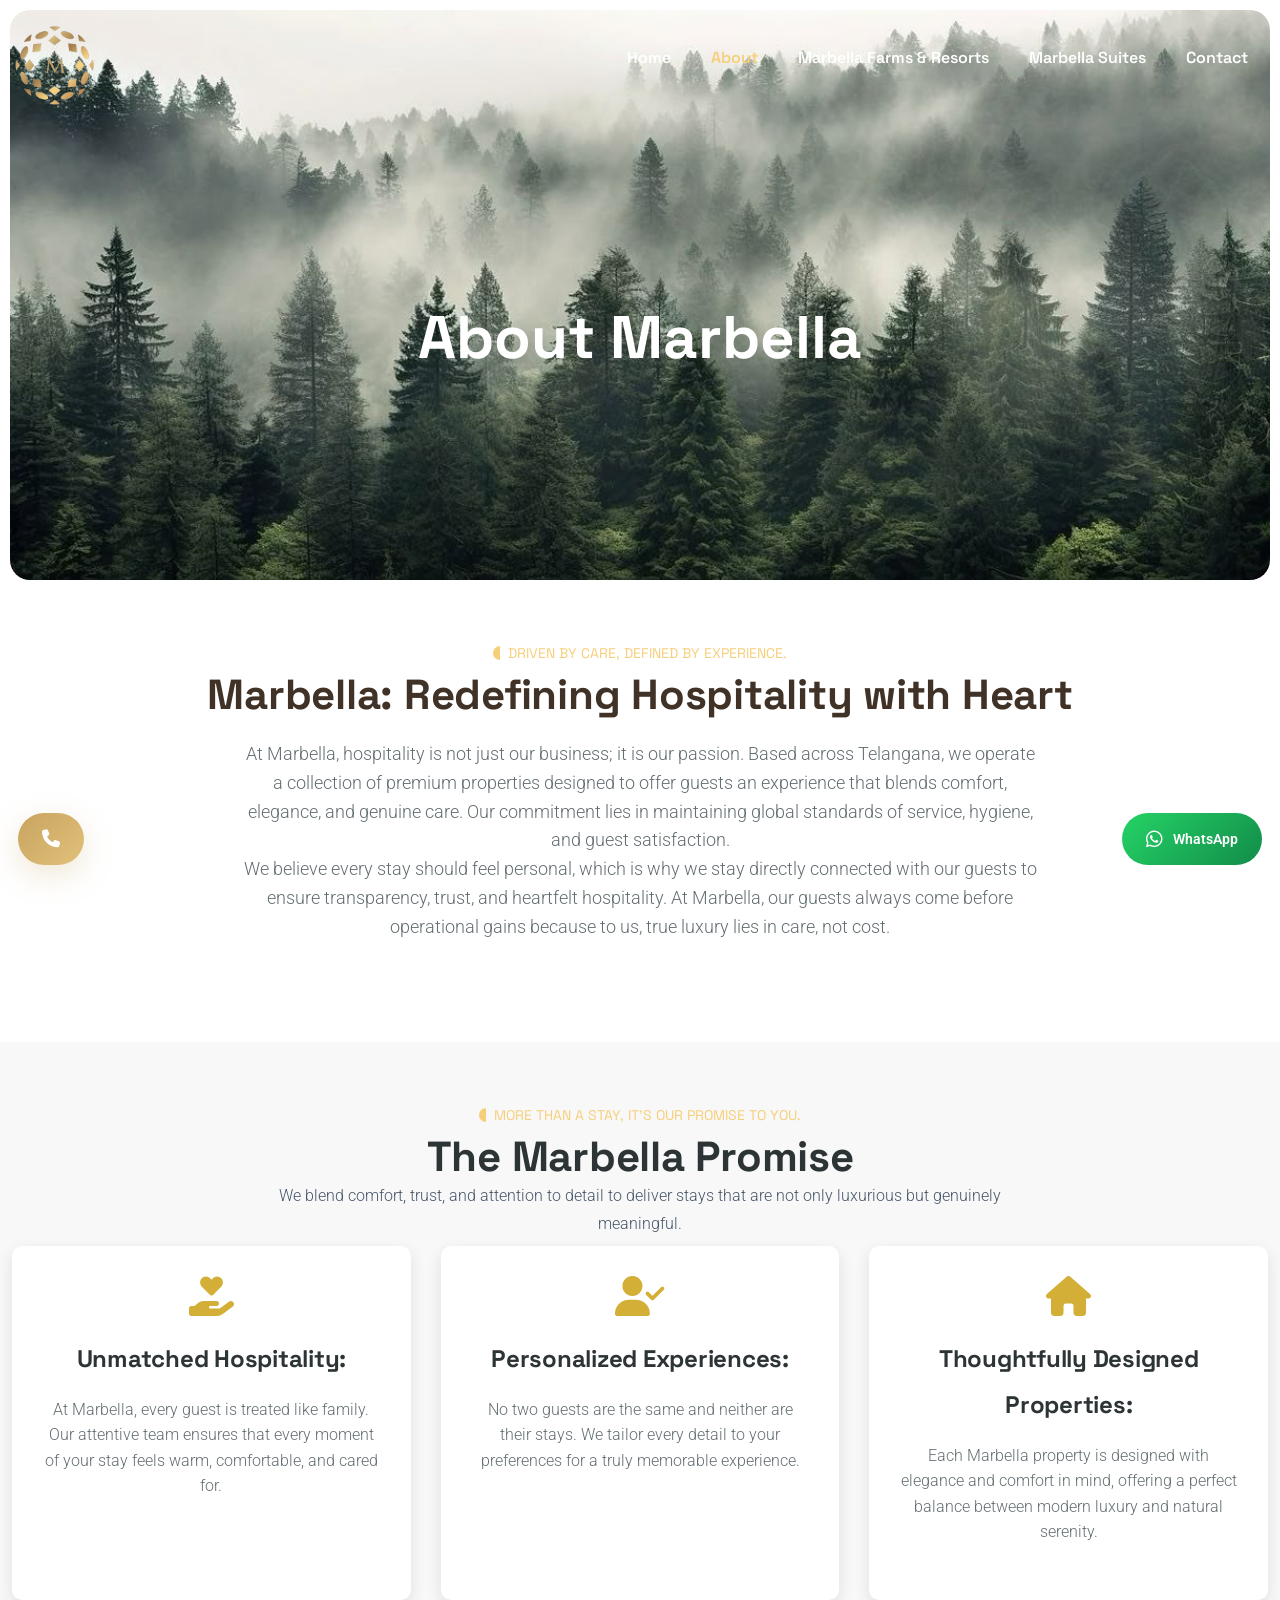
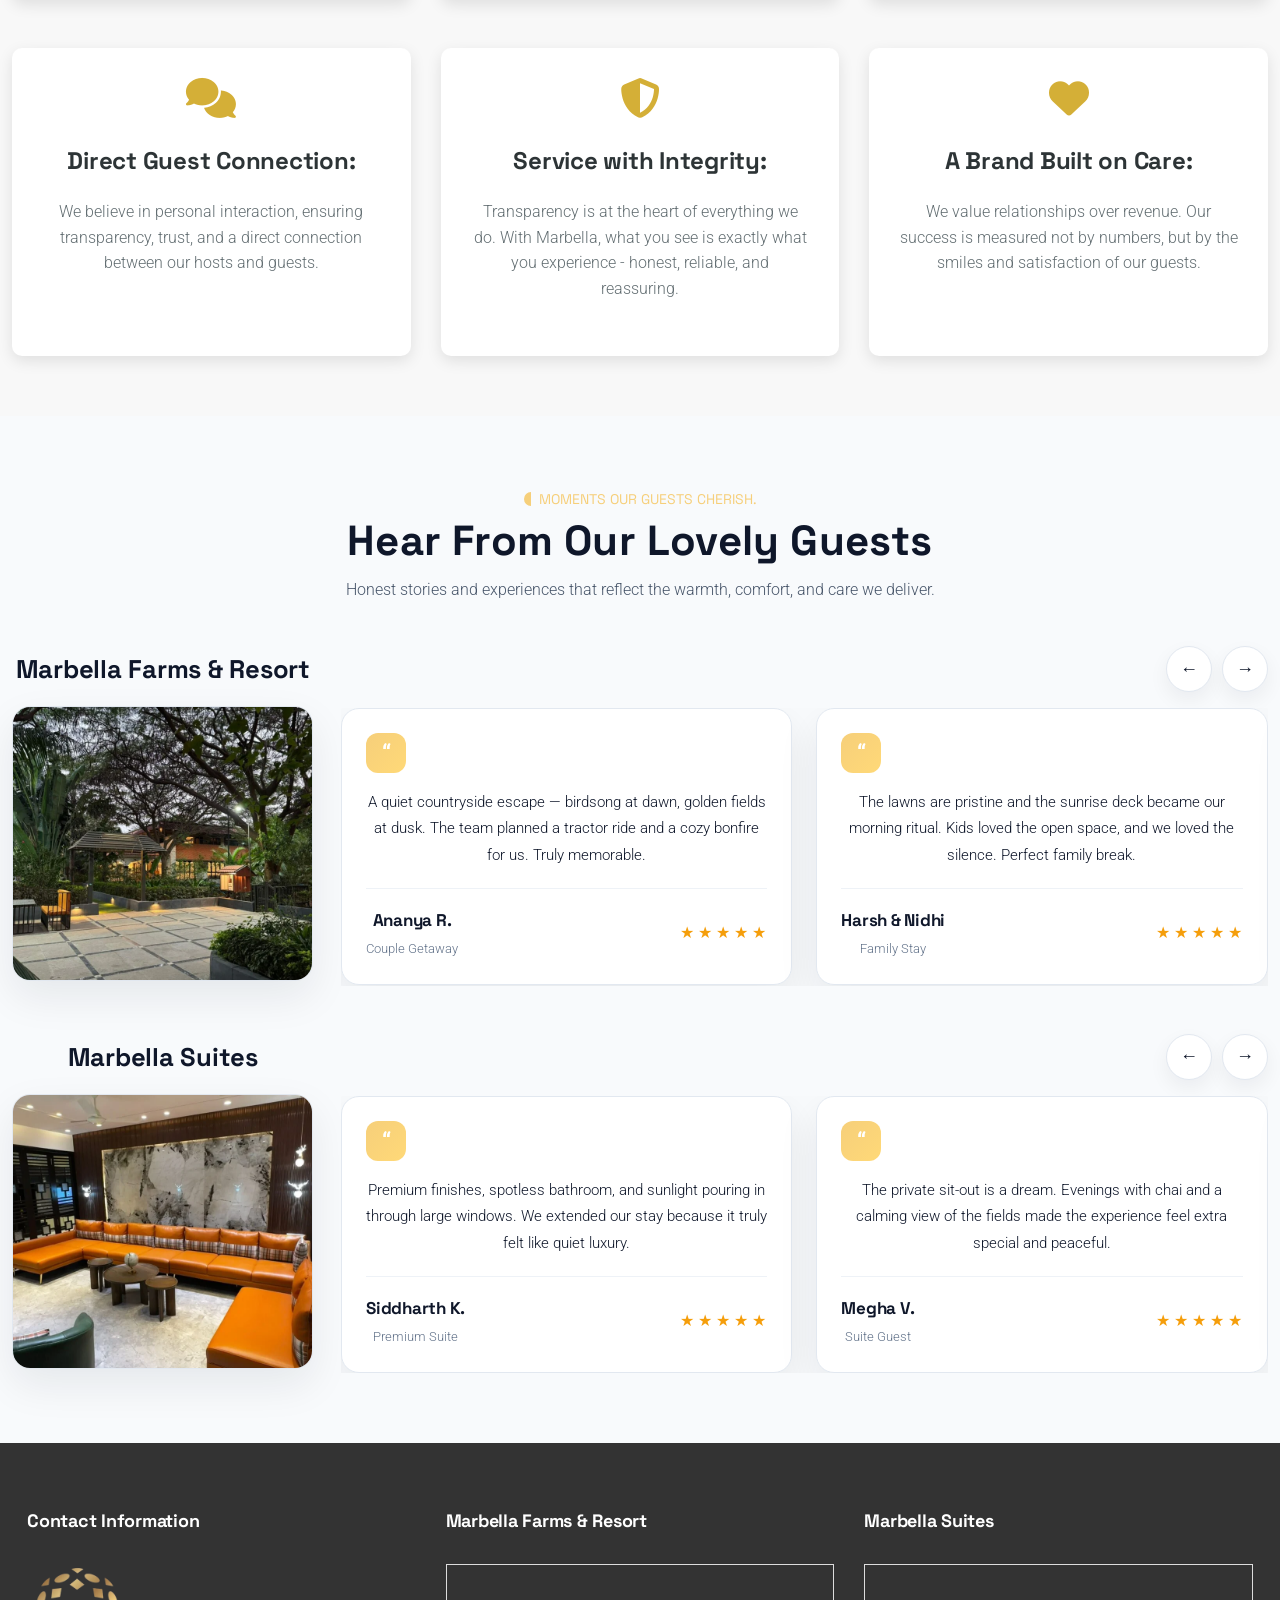
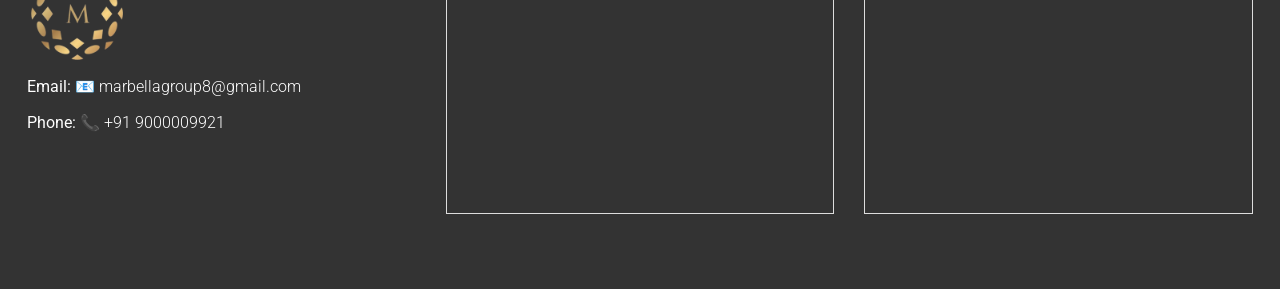
==== about-us.html @ bb5e369e "chore: snapshot before Casa SPA redesign" ====
<!doctype html>
<html class="no-js" lang="en">
<head>
  <meta charset="utf-8">
  <meta http-equiv="x-ua-compatible" content="ie=edge">

  <!-- Title -->
  <title>Marbella | Marbella Group</title>

  <!-- SEO Meta -->
  <meta name="robots" content="index, follow">
  <meta name="description" content="">
  <meta name="keywords" content="">

  <!-- Mobile Responsive -->
  <meta name="viewport" content="width=device-width, initial-scale=1, shrink-to-fit=no">

  <!-- Favicon -->
  <link rel="shortcut icon" type="image/x-icon" href="images/favicon.jpg">

  <!-- CSS
     ============================================ -->
  <!-- Bootstrap CSS -->
  <link rel="stylesheet" href="css/bootstrap.min.css">
  <!-- Fontawesome -->
  <link rel="stylesheet" href="css/fontawesome.css">
  <!-- Flaticon -->
  <link rel="stylesheet" href="css/flaticon.css">
  <!-- Base Icons -->
  <link rel="stylesheet" href="css/pbminfotech-base-icons.css">
  <!-- Themify Icons -->
  <link rel="stylesheet" href="css/themify-icons.css">
  <!-- Slick -->
  <link rel="stylesheet" href="css/swiper.min.css">
  <!-- Magnific -->
  <link rel="stylesheet" href="css/magnific-popup.css">
  <!-- Twentytwenty CSS -->
  <link rel="stylesheet" href="css/twentytwenty.css">
  <!-- AOS -->
  <link rel="stylesheet" href="css/aos.css">
  <!-- Shortcode CSS -->
  <link rel="stylesheet" href="css/shortcode.css">
  <!-- Base CSS -->
  <link rel="stylesheet" href="css/base.css">
  <!-- Style CSS -->
  <link rel="stylesheet" href="css/style.css">
  <!-- Responsive CSS -->
  <link rel="stylesheet" href="css/responsive.css">

  <link rel="stylesheet" href="css/marbella-about-us.css">

  <link rel="stylesheet" href="https://cdnjs.cloudflare.com/ajax/libs/font-awesome/6.5.0/css/all.min.css"/>

  </head>

   <body>
    <!-- Page Wrapper -->
    <div class="page-wrapper" id="page">

		<!-- Header Main Area -->
        
<style type="text/css">
 	@media (min-width: 1201px) {
	    .header-style-1 {
	        position: relative;
	        margin: 0px 0px 0;
	    }
	} 

	.header-style-1 .site-branding {
	    border-radius: 0 0 20px;
	    position: relative;
	    padding: 0 0px;
	    margin-right: 20px;
	    background-color: var(--pbmit-white-color);
	} 
	.pbmit-sticky-corner svg path {
	    fill: transparent;
	} 
	.header-style-1 .site-branding {
	    border-radius: 0 0 20px;
	    position: relative;
	    padding: 15px 0px 0px 0px;
	    margin-right: 20px;
	    background-color: transparent !important;
	}
</style> 


<header class="site-header header-style-1">
			<div class="pbmit-header-overlay">
				<div class="pbmit-main-header-area">
					<div class="container">
						<div class="pbmit-header-content d-flex justify-content-between align-items-center" style="background-color:;">
							<div class="pbmit-logo-button-area d-flex justify-content-between align-items-center">
								<div class="site-branding">
									<h1 class="site-title">
										<a href="index.html">
											<img class="logo-img" src="images/logos/1.png" alt="Marbella" width="85">
										</a>
									</h1>
									<div class="pbmit-sticky-corner  pbmit-top-right-corner">
										<svg width="20" height="20" viewBox="0 0 20 20" fill="" xmlns="http://www.w3.org/2000/svg">
										   	<path d="M20 20V0C20 16 16 20 0 20H20Z" fill="red"></path>
										</svg>
									</div>
									<div class="pbmit-sticky-corner pbmit-bottom-left-corner">
										<svg width="20" height="20" viewBox="0 0 20 20" fill="none" xmlns="http://www.w3.org/2000/svg">
										   	<path d="M20 20V0C20 12 12 20 0 20H20Z" fill="red"></path>
										</svg>
									</div>
								</div>
								<!-- <div class="pbmit-button-box">
									<div class="pbmit-header-button">
										<a href="tel:+1(212)%20255-511">
											<span class="pbmit-header-button-text-1">+1(212) 255-511</span>			
											<span class="pbmit-header-button-text-2">tel:+1(212) 255-511</span>		
										</a>
									</div>
								</div> -->
							</div>
							<div class="site-navigation">
								<nav class="main-menu navbar-expand-xl navbar-light">
									<div class="navbar-header">
										<!-- Toggle Button --> 
										<button class="navbar-toggler" type="button">
											<i class="pbmit-base-icon-menu-1"></i>
										</button>
									</div>
									<div class="pbmit-mobile-menu-bg"></div>
									<div class="collapse navbar-collapse clearfix show" id="pbmit-menu">
										<div class="pbmit-menu-wrap">
											<span class="closepanel">
												<svg class="qodef-svg--close qodef-m" xmlns="http://www.w3.org/2000/svg" width="20.163" height="20.163" viewBox="0 0 26.163 26.163">
													<rect width="36" height="1" transform="translate(0.707) rotate(45)"></rect>
													<rect width="36" height="1" transform="translate(0 25.456) rotate(-45)"></rect>
												</svg>
											</span>
											<ul class="navigation clearfix">
											  <li class="">
											    <a href="index.html">Home</a>
											  </li>

											  <li class=" active">
											    <a href="about-us.html">About</a>
											  </li>

											  <li class="">
											    <a href="marbella-farms-resort.html">Marbella Farms & Resorts</a>
											  </li> 

											  <li class="">
											    <a href="marbella-suites.html">Marbella Suites</a>
											  </li>

											  <!-- <li class="dropdown">
											    <a href="gallery.html">Gallery</a>
											  </li> -->

											  <li class="">
											    <a href="contact-us.html">Contact</a>
											  </li>
											</ul>


										</div>
									</div>
								</nav>
							</div>
							<!-- <div class="pbmit-right-box d-flex align-items-center">
							
								<div class="pbmit-button-box-second">
									<a class="pbmit-btn" href="contact-us.html">
										<span class="pbmit-button-content-wrapper">
											<span class="pbmit-button-text">Book Consult</span>
										</span>
									</a>
								</div>
							</div> -->
						</div>
					</div>
				</div>
			</div>
			
        </header>		<!-- Header Main Area End Here -->

		<!-- Title Bar -->
        <div class="pbmit-title-bar-wrapper" style="background-image: url(images/about/slider.jpeg)">
            <div class="container">
              <div class="pbmit-title-bar-content">
                <div class="pbmit-title-bar-content-inner">
                  <div class="pbmit-tbar">
                    <div class="pbmit-tbar-inner container">
                      <h1 class="pbmit-tbar-title">About Marbella </h1>
                    </div>
                  </div>
                  <!--<div class="pbmit-breadcrumb">-->
                  <!--  <div class="pbmit-breadcrumb-inner">-->
                  <!--    <span>-->
                  <!--      <a title="" href="index.html" class="home"-->
                  <!--        ><span>Home</span></a-->
                  <!--      >-->
                  <!--    </span>-->
                  <!--    <span class="sep">-->
                  <!--      <i class="pbmit-base-icon-angle-right"></i>-->
                  <!--    </span>-->
                  <!--    <span-->
                  <!--      ><span class="post-root post post-post current-item"> About</span-->
                  <!--      ></span-->
                  <!--    >-->
                  <!--  </div>-->
                  <!--</div>-->
                </div>
              </div>
            </div>
          </div>      
		<!-- Title Bar End-->

		<!-- Page Content -->
		<!-- About Us Section -->
        <section class="about-us">
            <div class="container">
              <div class="about-header">
                 <h4 class="pbmit-subtitle">Driven by care, defined by experience.</h4>
                <h2 class="head-fnt-style">Marbella: Redefining Hospitality with Heart</h2>
                <p class="intro-text">At Marbella, hospitality is not just our business; it is our passion. Based across Telangana, we operate a collection of premium properties designed to offer guests an experience that blends comfort, elegance, and genuine care. Our commitment lies in maintaining global standards of service, hygiene, and guest satisfaction.


                    <br> 
                    We believe every stay should feel personal, which is why we stay directly connected with our guests to ensure transparency, trust, and heartfelt hospitality. At Marbella, our guests always come before operational gains because to us, true luxury lies in care, not cost.
                </p>
              </div> 
            </div>  
        </section> 

        <section class="why-choose-us">
            <div class="container text-center">
              <h4 class="pbmit-subtitle">More than a stay, it’s our promise to you.</h4>
                <h2 class="head-fnt-style">The Marbella Promise</h2>
                <p class="fnt-style pb-2">We blend comfort, trust, and attention to detail to deliver stays that are not only luxurious but genuinely meaningful.</p>
                <div class="feature-box">
                    <!-- Feature Item 1 -->
                    <div class="feature-item">
                        <i class="fa-solid fa-hand-holding-heart icon-gold"></i>
                        <h3>Unmatched Hospitality:</h3>
                        <p>At Marbella, every guest is treated like family. Our attentive team ensures that every moment of your stay feels warm, comfortable, and cared for.</p>
                    </div>
                    <!-- Feature Item 2 -->
                    <div class="feature-item">
                        <i class="fa-solid fa-user-check icon-gold"></i>
                        <h3>Personalized Experiences:</h3>
                        <p>No two guests are the same and neither are their stays. We tailor every detail to your preferences for a truly memorable experience.</p>
                    </div>
                    <!-- Feature Item 3 -->
                    <div class="feature-item">
                        <i class="fa-solid fa-house icon-gold"></i>
                        <h3>Thoughtfully Designed Properties:</h3>
                        <p>Each Marbella property is designed with elegance and comfort in mind, offering a perfect balance between modern luxury and natural serenity.</p>
                    </div>
                </div>
                <div class="feature-box mt-5">
                    <!-- Feature Item 1 -->
                    <div class="feature-item">
                        <i class="fa-solid fa-comments icon-gold"></i>
                        <h3>Direct Guest Connection:</h3>
                        <p>We believe in personal interaction, ensuring transparency, trust, and a direct connection between our hosts and guests.</p>
                    </div>
                    <!-- Feature Item 2 -->
                    <div class="feature-item">
                        <i class="fa-solid fa-shield-halved icon-gold"></i>
                        <h3>Service with Integrity:</h3>
                        <p>Transparency is at the heart of everything we do. With Marbella, what you see is exactly what you experience - honest, reliable, and reassuring.</p>
                    </div>
                    <!-- Feature Item 3 -->
                    <div class="feature-item">
                        <i class="fa-solid fa-heart icon-gold"></i>
                        <h3>A Brand Built on Care:</h3>
                        <p>We value relationships over revenue. Our success is measured not by numbers, but by the smiles and satisfaction of our guests.</p>
                    </div>
                </div>
            </div>
        </section>

        

        <!-- Testimonial Start -->
        <style>
  /* ===== Marbella Guest Reviews - New Slider Design ===== */
  .marbella-guest-reviews {
    --mgr-bg: #f8fafc;
    --mgr-card: #ffffff;
    --mgr-text: #0f172a;
    --mgr-sub: #64748b;
    --mgr-line: #e2e8f0;
    --mgr-accent: #f6cf7a;
    --mgr-star: #f59e0b;
    --mgr-shadow: 0 16px 40px rgba(15, 23, 42, 0.08);
    padding: 70px 0;
    background: var(--mgr-bg);
    overflow: hidden;
  }

  .marbella-guest-reviews .container {
    padding-left: 12px;
    padding-right: 12px;
  }

  .fnt-style {
    font-size: 16px !important;
    line-height: 28px !important;
    color: #475569;
    max-width: 740px;
    margin: 0 auto;
  }

  .msc-head {
    text-align: center;
    margin-bottom: 42px;
  }

  .msc-head h2 {
    margin: 0 0 10px;
    color: #0f172a;
    font-size: clamp(26px, 4vw, 42px);
    font-weight: 900;
    letter-spacing: 0.2px;
  }

  .mgr-group + .mgr-group {
    margin-top: 40px;
  }

  .mgr-flex {
    display: flex;
    gap: 28px;
    align-items: stretch;
  }

  .mgr-left {
    flex: 0 0 24%;
    max-width: 24%;
    min-width: 240px;
  }

  .mgr-left-title {
    margin: 0 0 14px;
    font-size: clamp(20px, 2vw, 28px);
    font-weight: 800;
    color: var(--mgr-text);
  }

  .mgr-thumb {
    width: 100%;
    height: 275px;
    min-height: 275px;
    border-radius: 18px;
    overflow: hidden;
    border: 1px solid var(--mgr-line);
    box-shadow: var(--mgr-shadow);
    background: #fff;
  }

  .mgr-thumb img {
    display: block;
    width: 100%;
    height: 275px;
    min-height: 275px;
    object-fit: cover;
  }

  .mgr-right {
    flex: 1 1 auto;
    min-width: 0;
  }

  .mgr-slider-top {
    display: flex;
    justify-content: flex-end;
    align-items: center;
    margin-bottom: 16px;
  }

  .mgr-nav {
    display: flex;
    gap: 10px;
  }

  .mgr-nav-btn {
    width: 46px;
    height: 46px;
    border-radius: 50%;
    border: 1px solid var(--mgr-line);
    background: #fff;
    color: var(--mgr-text);
    display: inline-flex;
    align-items: center;
    justify-content: center;
    cursor: pointer;
    transition: all 0.3s ease;
    box-shadow: 0 8px 20px rgba(15, 23, 42, 0.06);
    font-size: 18px;
    font-weight: 700;
  }

  .mgr-nav-btn:hover {
    background: #0f172a;
    color: #fff;
    border-color: #0f172a;
    transform: translateY(-2px);
  }

  .mgr-review-slider {
    position: relative;
  }

  .mgr-slider-window {
    overflow: hidden;
    width: 100%;
  }

  .mgr-track {
    display: flex;
    gap: 24px;
    transition: transform 0.7s ease;
    will-change: transform;
  }

  .mgr-card {
    flex: 0 0 calc((100% - 24px) / 2);
    min-width: calc((100% - 24px) / 2);
    background: var(--mgr-card);
    border: 1px solid var(--mgr-line);
    border-radius: 18px;
    box-shadow: var(--mgr-shadow);
    padding: 24px;
  }

  .mgr-quote {
    width: 40px;
    height: 40px;
    border-radius: 12px;
    background: linear-gradient(135deg, var(--mgr-accent), #ffd978);
    color: #fff;
    display: grid;
    place-items: center;
    font-size: 22px;
    font-weight: 900;
    line-height: 1;
    margin-bottom: 16px;
  }

  .mgr-card p {
    margin: 0 0 20px;
    color: var(--mgr-text);
    line-height: 1.75;
    font-size: 15px;
  }

  .mgr-meta {
    display: flex;
    align-items: center;
    justify-content: space-between;
    gap: 14px;
    border-top: 1px solid #eef2f7;
    padding-top: 16px;
  }

  .mgr-name {
    margin: 0;
    font-weight: 800;
    font-size: 17px;
    color: var(--mgr-text);
  }

  .mgr-role {
    display: inline-block;
    margin-top: 4px;
    font-size: 13px;
    color: var(--mgr-sub);
  }

  .mgr-stars {
    display: inline-flex;
    gap: 2px;
    flex-shrink: 0;
  }

  .mgr-stars span,
  .mgr-stars span.half {
    width: 16px;
    height: 16px;
    display: inline-block;
    position: relative;
  }

  .mgr-stars span::before,
  .mgr-stars span.half::before {
    content: "★";
    color: var(--mgr-star);
    font-size: 16px;
    line-height: 16px;
    position: absolute;
    inset: 0;
  }

  .mgr-stars span.half::before {
    background: linear-gradient(90deg, var(--mgr-star) 50%, transparent 50%);
    -webkit-background-clip: text;
    color: transparent;
  }

  @media (max-width: 991px) {
    .mgr-flex {
      flex-direction: column;
    }

    .mgr-left {
      flex: 0 0 100%;
      max-width: 100%;
      min-width: 100%;
    }

    .mgr-thumb,
    .mgr-thumb img {
      min-height: 260px;
    }

    .mgr-card {
      flex: 0 0 100%;
      min-width: 100%;
    }

    .mgr-slider-top {
      justify-content: center;
    }
  }
</style>

<section class="marbella-guest-reviews section-padding section-bg">
  <div class="container text-center">
    <h4 class="pbmit-subtitle">Moments our guests cherish.</h4>

    <header class="msc-head">
      <h2>Hear From Our Lovely Guests</h2>
      <center> 
        <p class="fnt-style" style="text-align: center;">Honest stories and experiences that reflect the warmth, comfort, and care we deliver.</p> 
      </center>
    </header>

    <!-- ===== BLOCK 1 ===== -->
    <div class="mgr-group">
      <div class="mgr-flex">
        <aside class="mgr-left">
          <h3 class="mgr-left-title">Marbella Farms & Resort</h3>
          <div class="mgr-thumb">
            <img src="images/index/r1.webp" alt="Marbella Farms & Resort">
          </div>
        </aside>

        <div class="mgr-right">
          <div class="mgr-review-slider">
            <div class="mgr-slider-top">
              <div class="mgr-nav">
                <button class="mgr-nav-btn mgr-prev" type="button" aria-label="Previous review">&#8592;</button>
                <button class="mgr-nav-btn mgr-next" type="button" aria-label="Next review">&#8594;</button>
              </div>
            </div>

            <div class="mgr-slider-window">
              <div class="mgr-track">
                <article class="mgr-card">
                  <div class="mgr-quote">“</div>
                  <p>
                    A quiet countryside escape — birdsong at dawn, golden fields at dusk.
                    The team planned a tractor ride and a cozy bonfire for us. Truly memorable.
                  </p>
                  <div class="mgr-meta">
                    <div>
                      <h6 class="mgr-name">Ananya R.</h6>
                      <span class="mgr-role">Couple Getaway</span>
                    </div>
                    <div class="mgr-stars">
                      <span></span><span></span><span></span><span></span><span></span>
                    </div>
                  </div>
                </article>

                <article class="mgr-card">
                  <div class="mgr-quote">“</div>
                  <p>
                    The lawns are pristine and the sunrise deck became our morning ritual.
                    Kids loved the open space, and we loved the silence. Perfect family break.
                  </p>
                  <div class="mgr-meta">
                    <div>
                      <h6 class="mgr-name">Harsh &amp; Nidhi</h6>
                      <span class="mgr-role">Family Stay</span>
                    </div>
                    <div class="mgr-stars">
                      <span></span><span></span><span></span><span></span><span></span>
                    </div>
                  </div>
                </article>

                <article class="mgr-card">
                  <div class="mgr-quote">“</div>
                  <p>
                    Farm-to-table breakfast was delicious, and the curated activities were spot on.
                    Trails in the morning, poolside by noon, and stargazing at night.
                  </p>
                  <div class="mgr-meta">
                    <div>
                      <h6 class="mgr-name">Ruhani S.</h6>
                      <span class="mgr-role">Weekend Escape</span>
                    </div>
                    <div class="mgr-stars">
                      <span></span><span></span><span></span><span></span><span></span>
                    </div>
                  </div>
                </article>

                <article class="mgr-card">
                  <div class="mgr-quote">“</div>
                  <p>
                    The whole atmosphere felt refreshing and calm. Service was warm, the food was comforting,
                    and every corner of the stay felt thoughtfully planned.
                  </p>
                  <div class="mgr-meta">
                    <div>
                      <h6 class="mgr-name">Dev &amp; Sneha</h6>
                      <span class="mgr-role">Nature Retreat</span>
                    </div>
                    <div class="mgr-stars">
                      <span></span><span></span><span></span><span></span><span></span>
                    </div>
                  </div>
                </article>
              </div>
            </div>
          </div>
        </div>
      </div>
    </div>

    <div style="height:48px;"></div>

    <!-- ===== BLOCK 2 ===== -->
    <div class="mgr-group">
      <div class="mgr-flex">
        <aside class="mgr-left">
          <h3 class="mgr-left-title">Marbella Suites</h3>
          <div class="mgr-thumb">
            <img src="images/index/r2.webp" alt="Marbella Suites">
          </div>
        </aside>

        <div class="mgr-right">
          <div class="mgr-review-slider">
            <div class="mgr-slider-top">
              <div class="mgr-nav">
                <button class="mgr-nav-btn mgr-prev" type="button" aria-label="Previous review">&#8592;</button>
                <button class="mgr-nav-btn mgr-next" type="button" aria-label="Next review">&#8594;</button>
              </div>
            </div>

            <div class="mgr-slider-window">
              <div class="mgr-track">
                <article class="mgr-card">
                  <div class="mgr-quote">“</div>
                  <p>
                    Premium finishes, spotless bathroom, and sunlight pouring in through large windows.
                    We extended our stay because it truly felt like quiet luxury.
                  </p>
                  <div class="mgr-meta">
                    <div>
                      <h6 class="mgr-name">Siddharth K.</h6>
                      <span class="mgr-role">Premium Suite</span>
                    </div>
                    <div class="mgr-stars">
                      <span></span><span></span><span></span><span></span><span></span>
                    </div>
                  </div>
                </article>

                <article class="mgr-card">
                  <div class="mgr-quote">“</div>
                  <p>
                    The private sit-out is a dream. Evenings with chai and a calming view of the fields
                    made the experience feel extra special and peaceful.
                  </p>
                  <div class="mgr-meta">
                    <div>
                      <h6 class="mgr-name">Megha V.</h6>
                      <span class="mgr-role">Suite Guest</span>
                    </div>
                    <div class="mgr-stars">
                      <span></span><span></span><span></span><span></span><span></span>
                    </div>
                  </div>
                </article>

                <article class="mgr-card">
                  <div class="mgr-quote">“</div>
                  <p>
                    Tasteful interiors and peaceful vibes. Check-in was smooth, service was fast,
                    and the suite had the comfort and charm we were hoping for.
                  </p>
                  <div class="mgr-meta">
                    <div>
                      <h6 class="mgr-name">Tanya &amp; Ishan</h6>
                      <span class="mgr-role">Suite Weekend</span>
                    </div>
                    <div class="mgr-stars">
                      <span></span><span></span><span></span><span></span><span></span>
                    </div>
                  </div>
                </article>

                <article class="mgr-card">
                  <div class="mgr-quote">“</div>
                  <p>
                    Beautifully maintained suite, soft lighting, elegant decor, and a very calm setting.
                    It felt private, polished, and ideal for a relaxing weekend.
                  </p>
                  <div class="mgr-meta">
                    <div>
                      <h6 class="mgr-name">Aarav M.</h6>
                      <span class="mgr-role">Luxury Stay</span>
                    </div>
                    <div class="mgr-stars">
                      <span></span><span></span><span></span><span></span><span></span>
                    </div>
                  </div>
                </article>
              </div>
            </div>
          </div>
        </div>
      </div>
    </div>

  </div>
</section>

<script>
  document.addEventListener("DOMContentLoaded", function () {
    const sliders = document.querySelectorAll(".mgr-review-slider");

    sliders.forEach((slider) => {
      const track = slider.querySelector(".mgr-track");
      const cards = Array.from(track.querySelectorAll(".mgr-card"));
      const prevBtn = slider.querySelector(".mgr-prev");
      const nextBtn = slider.querySelector(".mgr-next");
      const sliderWindow = slider.querySelector(".mgr-slider-window");

      let currentIndex = 0;
      let autoSlide;

      function getVisibleCards() {
        return window.innerWidth <= 991 ? 1 : 2;
      }

      function getMaxIndex() {
        return Math.max(0, cards.length - getVisibleCards());
      }

      function updateSlider(animate = true) {
        track.style.transition = animate ? "transform 0.7s ease" : "none";

        if (cards[currentIndex]) {
          const moveX = cards[currentIndex].offsetLeft;
          track.style.transform = `translateX(-${moveX}px)`;
        }
      }

      function nextSlide() {
        const maxIndex = getMaxIndex();
        currentIndex = currentIndex >= maxIndex ? 0 : currentIndex + 1;
        updateSlider(true);
      }

      function prevSlide() {
        const maxIndex = getMaxIndex();
        currentIndex = currentIndex <= 0 ? maxIndex : currentIndex - 1;
        updateSlider(true);
      }

      function startAutoSlide() {
        stopAutoSlide();
        autoSlide = setInterval(() => {
          nextSlide();
        }, 10000); // 10 seconds
      }

      function stopAutoSlide() {
        if (autoSlide) {
          clearInterval(autoSlide);
        }
      }

      function restartAutoSlide() {
        stopAutoSlide();
        startAutoSlide();
      }

      nextBtn.addEventListener("click", function () {
        nextSlide();
        restartAutoSlide();
      });

      prevBtn.addEventListener("click", function () {
        prevSlide();
        restartAutoSlide();
      });

      slider.addEventListener("mouseenter", stopAutoSlide);
      slider.addEventListener("mouseleave", startAutoSlide);

      // Mobile swipe
      let startX = 0;
      let endX = 0;

      sliderWindow.addEventListener("touchstart", function (e) {
        startX = e.touches[0].clientX;
        stopAutoSlide();
      }, { passive: true });

      sliderWindow.addEventListener("touchmove", function (e) {
        endX = e.touches[0].clientX;
      }, { passive: true });

      sliderWindow.addEventListener("touchend", function () {
        const diff = startX - endX;

        if (diff > 50) {
          nextSlide();
        } else if (diff < -50) {
          prevSlide();
        }

        startAutoSlide();
      });

      window.addEventListener("resize", function () {
        if (currentIndex > getMaxIndex()) {
          currentIndex = 0;
        }
        updateSlider(false);
      });

      updateSlider(false);
      startAutoSlide();
    });
  });
</script>        <!-- Testimonial End -->

        <!-- Contact Form Start -->
        
        <!-- Contact Form End -->

		<!-- footer -->
        <style>
  .footer-container {
    background-color: #333;
    color: #fff;
    padding: 40px 0;
  }

  .footer-row {
    display: flex;
    justify-content: space-between;
    align-items: flex-start;
    flex-wrap: wrap;
  }

  .footer-column {
    flex: 1;
    padding: 15px;
  }

  .footer-logo img {
    max-width: 100%;
    height: auto;
  }

  .footer-column h3 {
    margin-bottom: 20px;
    font-size: 18px;
    color: #fff;
  }

  .footer-column ul {
    list-style: none;
    padding: 0;
  }

  .footer-column ul li {
    margin: 10px 0;
  }

  .footer-column a {
    color: #fff;
    text-decoration: none;
  }

  .footer-column a:hover {
    text-decoration: underline;
  }

  .footer-map-container {
    display: flex;
    justify-content: space-between;
    flex-wrap: wrap;
  }

  .footer-map {
    width: 100%;
    height: 250px;
    border: 1px solid #ddd;
    margin-bottom: 20px;
  }

  .social-links {
    display: flex;
    justify-content: none;
    margin-top: 15px;
  }

  .social-links a {
    color: #fff;
    font-size: 20px;
    margin: 0 10px;
  }

  .social-links a:hover {
    color: #ff6347;
  } 




  /* Mobile footer layout */
@media (max-width: 768px) {
  .footer-row {
    flex-direction: column;      /* stack columns */
  }

  .footer-column {
    flex: 0 0 100%;
    width: 100%;
    max-width: 100%;
    padding: 10px 0;
  }

  .footer-map {
    height: 220px;              /* optional: slightly shorter on mobile */
    margin-bottom: 15px;
  }

  .footer-logo img {
    margin-bottom: 10px;
  }

  .social-links {
    justify-content: flex-start; /* or center if you prefer */
    margin-top: 10px;
  }
}


.wild-hero-section {
        position: relative;
        width: 100%;
        height: 440px;
        overflow: hidden;
        background: #2f2f2f;
      }

      .wild-hero-bg {
        position: absolute;
        inset: 0;
        z-index: 1;
      }

      .wild-hero-bg img {
        width: 100%;
        height: 100%;
        object-fit: cover;
        display: block;
      }

      .wild-hero-overlay {
        position: absolute;
        inset: 0;
        background: rgba(26, 26, 26, 0.52);
        z-index: 2;
      }

      .wild-hero-content {
        position: relative;
        z-index: 3;
        max-width: 1200px;
        height: 100%;
        margin: 0 auto;
        padding: 0 20px;
        display: flex;
        flex-direction: column;
        justify-content: center;
        align-items: center;
        text-align: center;
      }

      .wild-hero-btn {
        display: inline-flex;
        align-items: center;
        justify-content: center;
        min-width: 270px;
        height: 66px;
        padding: 0 34px;
        background: #cfc4b4;
        color: #111;
        text-decoration: none;
        font-size: 14px;
        letter-spacing: 4px;
        font-weight: 500;
        text-transform: uppercase;
        transition: all 0.35s ease;
        border: 1px solid rgba(255, 255, 255, 0.12);
      }

      .wild-hero-btn:hover {
        background: #dfd5c6;
        color: #111;
        transform: translateY(-2px);
      }

      .wild-float-call {
  position: fixed;
  left: 18px;
  bottom: 35px;
  z-index: 999;
  display: inline-flex;
  align-items: center;
  justify-content: center;
  gap: 10px;
  height: 52px;
  padding: 0 24px;
  border-radius: 999px;
  background: linear-gradient(135deg, #c8a35f, #e1c27a);
  color: #fff;
  text-decoration: none;
  font-size: 14px;
  font-weight: 600;
  box-shadow: 0 10px 30px rgba(200, 163, 95, 0.25);
  transition: all 0.35s ease;
  overflow: hidden;
}

/* ICON */
.wild-float-call i {
  font-size: 18px;
  position: relative;
  z-index: 2;
  animation: callIconTilt 2.5s ease-in-out infinite;
}

/* TEXT */
.wild-float-call span {
  position: relative;
  z-index: 2;
}

/* SOFT GLOW BACKGROUND */
.wild-float-call::before {
  content: "";
  position: absolute;
  inset: 0;
  border-radius: 999px;
  background: radial-gradient(
    circle at center,
    rgba(255, 255, 255, 0.25),
    transparent 70%
  );
  opacity: 0;
  animation: callSoftGlow 3s ease-in-out infinite;
}

/* SOUND WAVE EFFECT (premium subtle) */
.wild-float-call::after {
  content: "";
  position: absolute;
  top: -6px;
  left: -6px;
  right: -6px;
  bottom: -6px;
  border-radius: 999px;
  border: 2px solid rgba(200, 163, 95, 0.45);
  opacity: 0;
  transform: scale(1);
  animation: callWave 2.4s infinite;
}

/* HOVER */
.wild-float-call:hover {
  transform: translateY(-4px) scale(1.03);
  box-shadow: 0 16px 40px rgba(200, 163, 95, 0.35);
  color: #fff;
}

/* ANIMATIONS */

/* slight phone tilt (like ringing feel) */
@keyframes callIconTilt {
  0%, 100% {
    transform: rotate(0deg);
  }
  20% {
    transform: rotate(-8deg);
  }
  40% {
    transform: rotate(6deg);
  }
  60% {
    transform: rotate(-4deg);
  }
  80% {
    transform: rotate(3deg);
  }
}

/* soft glow breathing */
@keyframes callSoftGlow {
  0%, 100% {
    opacity: 0;
  }
  50% {
    opacity: 0.6;
  }
}

/* wave ring */
@keyframes callWave {
  0% {
    opacity: 0.7;
    transform: scale(1);
  }
  70% {
    opacity: 0.2;
    transform: scale(1.18);
  }
  100% {
    opacity: 0;
    transform: scale(1.28);
  }
}

      /* right side whatsapp */
      .wild-float-whatsapp {
        right: 18px;
        background: linear-gradient(135deg, #25d366, #1faa52);
      }

      @media (max-width: 767px) {
        
      }

      @media (max-width: 480px) {
        
      }

      .wild-float-whatsapp {
  position: fixed;
  right: 18px;
  bottom: 35px;
  z-index: 999;
  display: inline-flex;
  align-items: center;
  justify-content: center;
  gap: 10px;
  height: 52px;
  padding: 0 24px;
  border-radius: 999px;
  background: linear-gradient(135deg, #25d366, #128c4a);
  color: #fff;
  text-decoration: none;
  font-size: 14px;
  font-weight: 600;
  /* box-shadow: 0 10px 30px rgba(37, 211, 102, 0.28); */
  transition: all 0.35s ease;
  animation: wildWhatsappFloat 3s ease-in-out infinite;
  overflow: visible;
}

.wild-float-whatsapp i,
.wild-float-whatsapp span {
  position: relative;
  z-index: 2;
}

.wild-float-whatsapp i {
  font-size: 19px;
  animation: wildWhatsappIconPulse 1.8s ease-in-out infinite;
}

.wild-float-whatsapp::before,
.wild-float-whatsapp::after {
  content: "";
  position: absolute;
  top: -6px;
  left: -6px;
  right: -6px;
  bottom: -6px;
  border-radius: 999px;
  border: 2px solid rgba(37, 211, 102, 0.38);
  /* box-shadow: 0 0 0 2px rgba(37, 211, 102, 0.22); */
  opacity: 0;
  transform: scale(1);
  pointer-events: none;
}

.wild-float-whatsapp::before {
  animation: wildWhatsappRippleVisible 2.2s infinite;
}

.wild-float-whatsapp::after {
  animation: wildWhatsappRippleVisible 2.2s 1.1s infinite;
}

.wild-float-whatsapp:hover {
  transform: translateY(-4px) scale(1.03);
  /* box-shadow: 0 16px 36px rgba(37, 211, 102, 0.38); */
  color: #fff;
}

@keyframes wildWhatsappFloat {
  0%, 100% {
    transform: translateY(0);
  }
  50% {
    transform: translateY(-4px);
  }
}

@keyframes wildWhatsappIconPulse {
  0%, 100% {
    transform: scale(1);
  }
  50% {
    transform: scale(1.12);
  }
}

@keyframes wildWhatsappRippleVisible {
  0% {
    opacity: 0.85;
    transform: scale(1);
  }
  70% {
    opacity: 0.22;
    transform: scale(1.16);
  }
  100% {
    opacity: 0;
    transform: scale(1.24);
  }
}

@media (max-width: 767px) {
  .wild-float-whatsapp {
    right: 10px;
    bottom: 20px;
    height: 50px;
    padding: 0 16px;
    font-size: 13px;
    gap: 8px;
  }
}

@media (max-width: 480px) {
  .wild-float-whatsapp {
    width: 56px;
    height: 56px;
    padding: 0;
    border-radius: 50%;
  }

  .wild-float-whatsapp span {
    display: none;
  }

  .wild-float-whatsapp i {
    font-size: 22px;
  }

  .wild-float-whatsapp::before,
  .wild-float-whatsapp::after {
    border-radius: 50%;
  }
}

      

</style>

<footer class="footer-container">
  <div class="container">
    <div class="footer-row">
      <!-- Left Section: Logo and Contact Info -->
      <div class="footer-column">
        <h3>Contact Information</h3>
        <div class="footer-logo">
          <img src="images/logos/1.png" alt="Marbella Group" style="width: 100px;" />
        </div>
        <ul>
          <!--<li><strong>Address:</strong> 📍 Grandeur Residency, Whitefields, Hitech City, Hyderabad, Telangana 500084.</li>-->
          <li><strong>Email:</strong> <a href="mailto:marbellagroup8@gmail.com">📧 marbellagroup8@gmail.com</a></li>
          <li><strong>Phone:</strong> <a href="tel:+91 9000009921">📞 +91 9000009921</a></li>
        </ul>
        
        <!-- Social Links below phone number -->
        <!--<div class="social-links">-->
        <!--  <a href="#" target="_blank" title="Facebook"><i class="fab fa-facebook"></i></a>-->
          
        <!--  <a href="#" target="_blank" title="Instagram"><i class="fab fa-instagram"></i></a>-->
        <!--  <a href="#" target="_blank" title="Youtube"><i class="fab fa-youtube"></i></a> -->
        <!--  <a href="#" target="_blank" title="Airbnb"><i class="fab fa-airbnb"></i></a>-->
        <!--</div>-->
      </div>

      <!-- Middle Section: Map 1 -->
      <div class="footer-column">
        <h3>Marbella Farms & Resort</h3>
        <div class="footer-map-container">
          <div class="footer-map">
            <!-- Map 1 -->
            <iframe src="https://www.google.com/maps/embed?pb=!1m18!1m12!1m3!1d15238.673938895507!2d78.2175544855433!3d17.28326634630887!2m3!1f0!2f0!3f0!3m2!1i1024!2i768!4f13.1!3m3!1m2!1s0x3bcbc125d1fddf0b%3A0xe006a66b5512cf02!2sMarbella%20Farms%20and%20Resort!5e0!3m2!1sen!2sin!4v1761395819026!5m2!1sen!2sin" width="100%" height="250" style="border:0;" allowfullscreen="" loading="lazy" referrerpolicy="no-referrer-when-downgrade"></iframe>
          </div>
        </div>
      </div>

      <!-- Right Section: Map 2 -->
      <div class="footer-column">     
      	<h3>Marbella Suites</h3>
        <div class="footer-map-container">
          <div class="footer-map">
            <!-- Map 2 -->
            <iframe src="https://www.google.com/maps/embed?pb=!1m18!1m12!1m3!1d3806.093654209568!2d78.36706577369105!3d17.455231000850073!2m3!1f0!2f0!3f0!3m2!1i1024!2i768!4f13.1!3m3!1m2!1s0x3bcb930016ad3be7%3A0x9bb1ca2806a74cb1!2sMarbella%20Suites!5e0!3m2!1sen!2sin!4v1761395868880!5m2!1sen!2sin" width="100%" height="250" style="border:0;" allowfullscreen="" loading="lazy" referrerpolicy="no-referrer-when-downgrade"></iframe>
          </div>
        </div>
      </div>
    </div>
  </div>
</footer>

<!-- Call button -->
        <a href="tel:+919000009921" class="wild-float-call">
          <!-- <i class="fas fa-phone-alt"></i> -->
           <i class="fas fa-phone"></i>
          <!--<span>Call Now</span>-->
        </a>

        <!-- WhatsApp button -->
        <a
          href="https://wa.me/919000009921"
          target="_blank"
          class="wild-float-whatsapp"
        >
          <i class="fab fa-whatsapp"></i>
          <span>WhatsApp</span>
        </a>		<!-- footer End -->

		<!-- Search Box Start Here -->
		<div class="pbmit-search-overlay">
			<div class="pbmit-icon-close">
				<svg class="qodef-svg--close qodef-m" xmlns="http://www.w3.org/2000/svg" width="28.163" height="28.163" viewBox="0 0 26.163 26.163">
					<rect width="36" height="1" transform="translate(0.707) rotate(45)"></rect>
					<rect width="36" height="1" transform="translate(0 25.456) rotate(-45)"></rect>
				</svg>
			</div>
			<div class="pbmit-search-outer"> 
				<form class="pbmit-site-searchform">
					<input type="search" class="form-control field searchform-s" name="s" placeholder="Search …">
					<button type="submit"></button>
				</form>
			</div>
		</div>
		<!-- Search Box End Here -->

		<!-- Scroll To Top -->
		<div class="pbmit-progress-wrap" style="display: flex;">
			<svg class="pbmit-progress-circle svg-content" width="100%" height="100%" viewBox="-1 -1 102 102">
				<path d="M50,1 a49,49 0 0,1 0,98 a49,49 0 0,1 0,-98"></path>
			</svg>	
		</div>
		<!-- Scroll To Top End -->
         
        </div>
        <!-- Page Wrapper End -->

    <!-- JS 
        ============================================ -->
	<!-- jQuery JS -->
	<script data-cfasync="false" src="../cdn-cgi/scripts/5c5dd728/cloudflare-static/email-decode.min.js"></script><script src="js/jquery.min.js"></script>
	<!-- Popper JS -->
	<script src="js/popper.min.js"></script>
	<!-- Bootstrap JS -->
	<script src="js/bootstrap.min.js"></script>
	<!-- jquery Waypoints JS -->
	<script src="js/jquery.waypoints.min.js"></script>
	<!-- jquery Appear JS -->
	<script src="js/jquery.appear.js"></script>
	<!-- Numinate JS -->
	<script src="js/numinate.min.js"></script>
	<!-- Slick JS -->
	<script src="js/swiper.min.js"></script>
	<!-- Magnific JS -->
	<script src="js/jquery.magnific-popup.min.js"></script>
	<!-- Circle Progress JS -->
	<script src="js/circle-progress.js"></script> 
	<!-- countdown JS -->
	<script src="js/jquery.countdown.min.js"></script> 
	<!-- AOS -->
	<script src="js/aos.js"></script>
	<!-- GSAP -->
	<script src='js/gsap.js'></script>
	<!-- Scroll Trigger -->
	<script src='js/ScrollTrigger.js'></script>
	<!-- Split Text -->
	<script src='js/SplitText.js'></script>
	<!-- Magnetic -->
	<script src='js/magnetic.js'></script>
	<!-- Morphext JS -->
	<script src="js/morphext.min.js"></script>
	<script src="js/popper.min.js"></script>
	<!-- GSAP Animation -->
	<script src='js/gsap-animation.js'></script>
	<!-- Twentytwenty JS -->
	<script src="js/jquery.event.move.js"></script>
	<script src="js/jquery.twentytwenty.js"></script> 
	<!-- Scripts JS -->
	<script src="js/scripts.js"></script>

   <script>(function(){function c(){var b=a.contentDocument||a.contentWindow.document;if(b){var d=b.createElement('script');d.innerHTML="window.__CF$cv$params={r:'93bed924cc5b849b',t:'MTc0NjYwMTMwOS4wMDAwMDA='};var a=document.createElement('script');a.nonce='';a.src='../cdn-cgi/challenge-platform/h/b/scripts/jsd/701fd2559006/maind41d.js';document.getElementsByTagName('head')[0].appendChild(a);";b.getElementsByTagName('head')[0].appendChild(d)}}if(document.body){var a=document.createElement('iframe');a.height=1;a.width=1;a.style.position='absolute';a.style.top=0;a.style.left=0;a.style.border='none';a.style.visibility='hidden';document.body.appendChild(a);if('loading'!==document.readyState)c();else if(window.addEventListener)document.addEventListener('DOMContentLoaded',c);else{var e=document.onreadystatechange||function(){};document.onreadystatechange=function(b){e(b);'loading'!==document.readyState&&(document.onreadystatechange=e,c())}}}})();</script><script defer src="https://static.cloudflareinsights.com/beacon.min.js/vcd15cbe7772f49c399c6a5babf22c1241717689176015" integrity="sha512-ZpsOmlRQV6y907TI0dKBHq9Md29nnaEIPlkf84rnaERnq6zvWvPUqr2ft8M1aS28oN72PdrCzSjY4U6VaAw1EQ==" data-cf-beacon='{"rayId":"93bed924cc5b849b","version":"2025.4.0-1-g37f21b1","serverTiming":{"name":{"cfExtPri":true,"cfL4":true,"cfSpeedBrain":true,"cfCacheStatus":true}},"token":"125856bf84ab44059737e93b01aa0fef","b":1}' crossorigin="anonymous"></script>
</body>
</html>
---- css/pbminfotech-base-icons.css ----
@font-face {
    font-family: 'pbminfotech-base-icons';
    src: url('../fonts/pbminfotech-base-icons8b01.eot?45540010');
    src: url('../fonts/pbminfotech-base-icons8b01.eot?45540010#iefix') format('embedded-opentype'), url('../fonts/pbminfotech-base-icons8b01.woff2?45540010') format('woff2'), url('../fonts/pbminfotech-base-icons8b01.woff?45540010') format('woff'), url('../fonts/pbminfotech-base-icons8b01.ttf?45540010') format('truetype'), url('../fonts/pbminfotech-base-icons8b01.svg?45540010#pbminfotech-base-icons') format('svg');
    font-weight: normal;
    font-style: normal;
}

/* Chrome hack: SVG is rendered more smooth in Windozze. 100% magic, uncomment if you need it. */

/* Note, that will break hinting! In other OS-es font will be not as sharp as it could be */

/*
@media screen and (-webkit-min-device-pixel-ratio:0) {
  @font-face {
    font-family: 'pbminfotech-base-icons';
    src: url('../font/pbminfotech-base-icons.svg?45540010#pbminfotech-base-icons') format('svg');
  }
}
*/

[class^="pbmit-base-icon-"]:before,
[class*=" pbmit-base-icon-"]:before {
    font-family: "pbminfotech-base-icons";
    font-style: normal;
    font-weight: normal;
    speak: never;
    display: inline-block;
    text-decoration: inherit;
    width: 1em;
    margin-right: .2em;
    text-align: center;
    /* opacity: .8; */
    /* For safety - reset parent styles, that can break glyph codes*/
    font-variant: normal;
    text-transform: none;
    /* fix buttons height, for twitter bootstrap */
    line-height: 1em;
    /* Animation center compensation - margins should be symmetric */
    /* remove if not needed */
    margin-left: .2em;
    /* you can be more comfortable with increased icons size */
    /* font-size: 120%; */
    /* Font smoothing. That was taken from TWBS */
    -webkit-font-smoothing: antialiased;
    -moz-osx-font-smoothing: grayscale;
    /* Uncomment for 3D effect */
    /* text-shadow: 1px 1px 1px rgba(127, 127, 127, 0.3); */
}

.pbmit-base-icon-d1:before {
    content: '\e800';
}

/* '' */

.pbmit-base-icon-chat:before {
    content: '\e801';
}

/* '' */

.pbmit-base-icon-calendar:before {
    content: '\e802';
}

/* '' */

.pbmit-base-icon-heart:before {
    content: '\e803';
}

/* '' */

.pbmit-base-icon-link:before {
    content: '\e804';
}

/* '' */

.pbmit-base-icon-quote:before {
    content: '\e805';
}

/* '' */

.pbmit-base-icon-right-open:before {
    content: '\e806';
}

/* '' */

.pbmit-base-icon-left-open:before {
    content: '\e807';
}

/* '' */

.pbmit-base-icon-user:before {
    content: '\e808';
}

/* '' */

.pbmit-base-icon-chat-1:before {
    content: '\e809';
}

/* '' */

.pbmit-base-icon-folder-open:before {
    content: '\e80a';
}

/* '' */

.pbmit-base-icon-tags:before {
    content: '\e80b';
}

/* '' */

.pbmit-base-icon-tumbler:before {
    content: '\e80c';
}

/* '' */

.pbmit-base-icon-search-1:before {
    content: '\e80d';
}

/* '' */

.pbmit-base-icon-location:before {
    content: '\e80e';
}

/* '' */

.pbmit-base-icon-right-big:before {
    content: '\e80f';
}

/* '' */

.pbmit-base-icon-left-quote:before {
    content: '\e810';
}

/* '' */

.pbmit-base-icon-down-open-big:before {
    content: '\e811';
}

/* '' */

.pbmit-base-icon-up-open-big:before {
    content: '\e812';
}

/* '' */

.pbmit-base-icon-cancel:before {
    content: '\e813';
}

/* '' */

.pbmit-base-icon-angle-right:before {
    content: '\e814';
}

/* '' */

.pbmit-base-icon-arrow-right:before {
    content: '\e815';
}

/* '' */

.pbmit-base-icon-aside:before {
    content: '\e816';
}

/* '' */

.pbmit-base-icon-music:before {
    content: '\e817';
}

/* '' */

.pbmit-base-icon-plus:before {
    content: '\e818';
}

/* '' */

.pbmit-base-icon-videocam:before {
    content: '\e819';
}

/* '' */

.pbmit-base-icon-link-1:before {
    content: '\e81a';
}

/* '' */

.pbmit-base-icon-gallery:before {
    content: '\e81b';
}

/* '' */

.pbmit-base-icon-right-small:before {
    content: '\e81c';
}

/* '' */

.pbmit-base-icon-left-small:before {
    content: '\e81d';
}

/* '' */

.pbmit-base-icon-angle-left:before {
    content: '\e81e';
}

/* '' */

.pbmit-base-icon-arrow-left:before {
    content: '\e81f';
}

/* '' */

.pbmit-base-icon-form:before {
    content: '\e820';
}

/* '' */

.pbmit-base-icon-method-draw-image:before {
    content: '\e821';
}

/* '' */

.pbmit-base-icon-marker:before {
    content: '\e822';
}

/* '' */

.pbmit-base-icon-contact:before {
    content: '\e823';
}

/* '' */

.pbmit-base-icon-supermarket-1:before {
    content: '\e824';
}

/* '' */

.pbmit-base-icon-supermarket:before {
    content: '\e825';
}

/* '' */

.pbmit-base-icon-quote-left:before {
    content: '\e826';
}

/* '' */

.pbmit-base-icon-shopping-bag:before {
    content: '\e827';
}

/* '' */

.pbmit-base-icon-phone-volume-solid-1:before {
    content: '\e828';
}

/* '' */

.pbmit-base-icon-menu-1:before {
    content: '\e829';
}

/* '' */

.pbmit-base-icon-arrow-right-1:before {
    content: '\e82a';
}

/* '' */

.pbmit-base-icon-align-left:before {
    content: '\e82c';
}

/* '' */

.pbmit-base-icon-clock-2:before {
    content: '\e82d';
}

/* '' */

.pbmit-base-icon-testimonial:before {
    content: '\e82e';
}

/* '' */

.pbmit-base-icon-arrow:before {
    content: '\e82f';
}

/* '' */

.pbmit-base-icon-sticky:before {
    content: '\e830';
}

/* '' */

.pbmit-base-icon-pin-outline:before {
    content: '\e831';
}

/* '' */

.pbmit-base-icon-clock:before {
    content: '\e832';
}

/* '' */

.pbmit-base-icon-phone:before {
    content: '\e833';
}

/* '' */

.pbmit-base-icon-curve-arrow:before {
    content: '\e834';
}

/* '' */

.pbmit-base-icon-placeholder:before {
    content: '\e835';
}

/* '' */

.pbmit-base-icon-clock-1:before {
    content: '\e836';
}

/* '' */

.pbmit-base-icon-email:before {
    content: '\e837';
}

/* '' */

.pbmit-base-icon-user-1:before {
    content: '\e838';
}

/* '' */

.pbmit-base-icon-right-arrow:before {
    content: '\e83a';
}

/* '' */

.pbmit-base-icon-supermarket-2:before {
    content: '\e83b';
}

/* '' */

.pbmit-base-icon-speech-bubble:before {
    content: '\e83c';
}

/* '' */

.pbmit-base-icon-appointment:before {
    content: '\e83d';
}

/* '' */

.pbmit-base-icon-shopping-cart:before {
    content: '\e83e';
}

/* '' */

.pbmit-base-icon-chat-2:before {
    content: '\e840';
}

/* '' */

.pbmit-base-icon-letter:before {
    content: '\e841';
}

/* '' */

.pbmit-base-icon-placeholder-1:before {
    content: '\e842';
}

/* '' */

.pbmit-base-icon-star:before {
    content: '\e843';
}

/* '' */

.pbmit-base-icon-calendar-1:before {
    content: '\e844';
}

/* '' */

.pbmit-base-icon-share:before {
    content: '\e845';
}

/* '' */

.pbmit-base-icon-left-arrow:before {
    content: '\e846';
}

/* '' */

.pbmit-base-icon-right:before {
    content: '\e847';
}

/* '' */

.pbmit-base-icon-chat-bubble:before {
    content: '\e848';
}

/* '' */

.pbmit-base-icon-bookmark:before {
    content: '\e849';
}

/* '' */

.pbmit-base-icon-chat-bubble-1:before {
    content: '\e84a';
}

/* '' */

.pbmit-base-icon-phone-volume-solid:before {
    content: '\e84b';
}

/* '' */

.pbmit-base-icon-heart-empty:before {
    content: '\e84c';
}

/* '' */

.pbmit-base-icon-check-solid:before {
    content: '\e84d';
}

/* '' */

.pbmit-base-icon-left-arrow-1:before {
    content: '\e84e';
}

/* '' */

.pbmit-base-icon-next:before {
    content: '\e84f';
}

/* '' */

.pbmit-base-icon-square-dot-:before {
    content: '\e850';
}

/* '' */

.pbmit-base-icon-calendar-alt-solid:before {
    content: '\e852';
}

/* '' */

.pbmit-base-icon-location-1:before {
    content: '\e854';
}

/* '' */

.pbmit-base-icon-forward:before {
    content: '\e855';
}

/* '' */

.pbmit-base-icon-pin:before {
    content: '\e856';
}

/* '' */

.pbmit-base-icon-left:before {
    content: '\e857';
}

/* '' */

.pbmit-base-icon-plus-symbol-button:before {
    content: '\e858';
}

/* '' */

.pbmit-base-icon-left-dir:before {
    content: '\e859';
}

/* '' */

.pbmit-base-icon-right-dir:before {
    content: '\e85a';
}

/* '' */

.pbmit-base-icon-phone-call:before {
    content: '\e85b';
}

/* '' */

.pbmit-base-icon-tick:before {
    content: '\e85c';
}

/* '' */

.pbmit-base-icon-phone-call-1:before {
    content: '\e85d';
}

/* '' */

.pbmit-base-icon-comment-alt:before {
    content: '\e85e';
}

/* '' */

.pbmit-base-icon-comment:before {
    content: '\e85f';
}

/* '' */

.pbmit-base-icon-close-circular-button-symbol:before {
    content: '\e860';
}

/* '' */

.pbmit-base-icon-download-solid:before {
    content: '\e862';
}

/* '' */

.pbmit-base-icon-news:before {
    content: '\e863';
}

/* '' */

.pbmit-base-icon-location-dot-solid:before {
    content: '\e864';
}

/* '' */

.pbmit-base-icon-calendar-2:before {
    content: '\e865';
}

/* '' */

.pbmit-base-icon-user-2:before {
    content: '\e866';
}

/* '' */

.pbmit-base-icon-chat-3:before {
    content: '\e867';
}

/* '' */

.pbmit-base-icon-doc:before {
    content: '\e868';
}

/* '' */

.pbmit-base-icon-file:before {
    content: '\e869';
}

/* '' */

.pbmit-base-icon-arroba:before {
    content: '\e86a';
}

/* '' */

.pbmit-base-icon-location-2:before {
    content: '\e86b';
}

/* '' */

.pbmit-base-icon-time:before {
    content: '\e86c';
}

/* '' */

.pbmit-base-icon-plus-button:before {
    content: '\e86f';
}

/* '' */

.pbmit-base-icon-check:before {
    content: '\e870';
}

/* '' */

.pbmit-base-icon-facebook-f:before {
    content: '\e871';
}

/* '' */

.pbmit-base-icon-check-mark:before {
    content: '\e872';
}

/* '' */

.pbmit-base-icon-linkedin-in:before {
    content: '\e873';
}

/* '' */

.pbmit-base-icon-quote-2:before {
    content: '\e874';
}

/* '' */

.pbmit-base-icon-left-arrow-2:before {
    content: '\e876';
}

/* '' */

.pbmit-base-icon-right-arrow-2:before {
    content: '\e877';
}

/* '' */

.pbmit-base-icon-full-stop:before {
    content: '\e881';
}

/* '' */

.pbmit-base-icon-check-mark-2:before {
    content: '\e882';
}

/* '' */

.pbmit-base-icon-pointed-star:before {
    content: '\e883';
}

/* '' */

.pbmit-base-icon-up-right-arrow:before {
    content: '\e884';
}

/* '' */

.pbmit-base-icon-phone-auricular-and-clock-delivery-symbol:before {
    content: '\e885';
}

/* '' */

.pbmit-base-icon-right-quotation-mark:before {
    content: '\e886';
}

/* '' */

.pbmit-base-icon-play-button-1:before {
    content: '\e887';
}

/* '' */

.pbmit-base-icon-share-1:before {
    content: '\e888';
}

/* '' */

.pbmit-base-icon-star-1:before {
    content: '\e889';
}

/* '' */

.pbmit-base-icon-user-3:before {
    content: '\e88a';
}

/* '' */

.pbmit-base-icon-calendar-3:before {
    content: '\e88b';
}

/* '' */

.pbmit-base-icon-xinterio-star:before {
    content: '\e88d';
}

/* '' */

.pbmit-base-icon-download:before {
    content: '\e88f';
}

/* '' */

.pbmit-base-icon-clock-3:before {
    content: '\e892';
}

/* '' */

.pbmit-base-icon-document:before {
    content: '\e893';
}

/* '' */

.pbmit-base-icon-twitter-2:before {
    content: '\e895';
}

/* '' */

.pbmit-base-icon-right-1:before {
    content: '\e896';
}

/* '' */

.pbmit-base-icon-user-4:before {
    content: '\e897';
}

/* '' */

.pbmit-base-icon-cross:before {
    content: '\e898';
}

/* '' */

.pbmit-base-icon-tick-1:before {
    content: '\e89a';
}

/* '' */

.pbmit-base-icon-doc-file-format:before {
    content: '\e89b';
}

/* '' */

.pbmit-base-icon-pdf-file-format-symbol-1:before {
    content: '\e89c';
}

/* '' */

.pbmit-base-icon-checked:before {
    content: '\e8a0';
}

/* '' */

.pbmit-base-icon-pdf-file-format-symbol:before {
    content: '\e8b8';
}

/* '' */

.pbmit-base-icon-play-button:before {
    content: '\e8bc';
}

/* '' */

.pbmit-base-icon-search:before {
    content: '\e8c4';
}

/* '' */

.pbmit-base-icon-cart-bag:before {
    content: '\e8c5';
}

/* '' */

.pbmit-base-icon-check-square-regular:before {
    content: '\e8cf';
}

/* '' */

.pbmit-base-icon-black-arrow-1:before {
    content: '\e8dd';
}

/* '' */

.pbmit-base-icon-share-2:before {
    content: '\e8e0';
}

/* '' */

.pbmit-base-icon-up-right-arrow-1:before {
    content: '\e8ea';
}

/* '' */

.pbmit-base-icon-pbmit-up-arrow:before {
    content: '\e8eb';
}

/* '' */

.pbmit-base-icon-twitter:before {
    content: '\f099';
}

/* '' */

.pbmit-base-icon-right-circled:before {
    content: '\f0a9';
}

/* '' */

.pbmit-base-icon-menu:before {
    content: '\f0c9';
}

/* '' */

.pbmit-base-icon-gplus:before {
    content: '\f0d5';
}

/* '' */

.pbmit-base-icon-mail-alt:before {
    content: '\f0e0';
}

/* '' */

.pbmit-base-icon-comment-empty:before {
    content: '\f0e5';
}

/* '' */

.pbmit-base-icon-chat-empty:before {
    content: '\f0e6';
}

/* '' */

.pbmit-base-icon-angle-double-right:before {
    content: '\f101';
}

/* '' */

.pbmit-base-icon-reply:before {
    content: '\f112';
}

/* '' */

.pbmit-base-icon-folder-open-empty:before {
    content: '\f115';
}

/* '' */

.pbmit-base-icon-ok-squared:before {
    content: '\f14a';
}

/* '' */

.pbmit-base-icon-youtube-play:before {
    content: '\f16a';
}

/* '' */

.pbmit-base-icon-instagram:before {
    content: '\f16d';
}

/* '' */

.pbmit-base-icon-flickr:before {
    content: '\f16e';
}

/* '' */

.pbmit-base-icon-paper-plane:before {
    content: '\f1d8';
}

/* '' */

.pbmit-base-icon-pinterest:before {
    content: '\f231';
}

/* '' */

.pbmit-base-icon-vimeo-1:before {
    content: '\f27d';
}

/* '' */

.pbmit-base-icon-reddit:before {
    content: '\f281';
}

/* '' */

.pbmit-base-icon-user-circle:before {
    content: '\f2bd';
}

/* '' */

.pbmit-base-icon-facebook-squared:before {
    content: '\f308';
}

/* '' */

.pbmit-base-icon-linkedin-squared:before {
    content: '\f30c';
}

/* '' */

.pbmit-base-icon-comment-1:before {
    content: '\f4ac';
}

/* '' */
---- css/twentytwenty.css ----
.twentytwenty-horizontal .twentytwenty-handle:before,
.twentytwenty-horizontal .twentytwenty-handle:after,
.twentytwenty-vertical .twentytwenty-handle:before,
.twentytwenty-vertical .twentytwenty-handle:after {
    content: " ";
    display: block;
    background: white;
    position: absolute;
    z-index: 30;
    -webkit-box-shadow: 0px 0px 12px rgba(51, 51, 51, 0.5);
    -moz-box-shadow: 0px 0px 12px rgba(51, 51, 51, 0.5);
    box-shadow: 0px 0px 12px rgba(51, 51, 51, 0.5);
}

.twentytwenty-horizontal .twentytwenty-handle:before,
.twentytwenty-horizontal .twentytwenty-handle:after {
    width: 3px;
    height: 9999px;
    left: 50%;
    margin-left: -1.5px;
}

.twentytwenty-vertical .twentytwenty-handle:before,
.twentytwenty-vertical .twentytwenty-handle:after {
    width: 9999px;
    height: 3px;
    top: 50%;
    margin-top: -1.5px;
}

.twentytwenty-left-arrow,
.twentytwenty-right-arrow,
.twentytwenty-up-arrow,
.twentytwenty-down-arrow {
    width: 0;
    height: 0;
    border: 6px inset transparent;
    position: absolute;
}

.twentytwenty-left-arrow,
.twentytwenty-right-arrow {
    top: 50%;
    margin-top: -6px;
}

.twentytwenty-up-arrow,
.twentytwenty-down-arrow {
    left: 50%;
    margin-left: -6px;
}

.twentytwenty-container {
    -webkit-box-sizing: content-box;
    -moz-box-sizing: content-box;
    box-sizing: content-box;
    z-index: 0;
    overflow: hidden;
    position: relative;
    -webkit-user-select: none;
    -moz-user-select: none;
    -ms-user-select: none;
    border-radius: 30px;
}

.twentytwenty-container img {
    max-width: 100%;
    position: absolute;
    top: 0;
    display: block;
}

.twentytwenty-container.active .twentytwenty-overlay,
.twentytwenty-container.active :hover.twentytwenty-overlay {
    background: rgba(0, 0, 0, 0);
}

.twentytwenty-container.active .twentytwenty-overlay .twentytwenty-before-label,
.twentytwenty-container.active .twentytwenty-overlay .twentytwenty-after-label,
.twentytwenty-container.active :hover.twentytwenty-overlay .twentytwenty-before-label,
.twentytwenty-container.active :hover.twentytwenty-overlay .twentytwenty-after-label {
    opacity: 0;
}

.twentytwenty-container * {
    -webkit-box-sizing: content-box;
    -moz-box-sizing: content-box;
    box-sizing: content-box;
}

.twentytwenty-overlay {
    -webkit-transition-property: background;
    -moz-transition-property: background;
    transition-property: background;
    background: rgba(0, 0, 0, 0);
    z-index: 25;
}

.twentytwenty-before {
    z-index: 20;
}

.twentytwenty-after {
    z-index: 10;
}

.twentytwenty-horizontal .twentytwenty-handle:before {
    bottom: 50%;
    margin-bottom: 22px;
    -webkit-box-shadow: 0 3px 0 white, 0px 0px 12px rgba(51, 51, 51, 0.5);
    -moz-box-shadow: 0 3px 0 white, 0px 0px 12px rgba(51, 51, 51, 0.5);
    box-shadow: 0 3px 0 white, 0px 0px 12px rgba(51, 51, 51, 0.5);
}

.twentytwenty-horizontal .twentytwenty-handle:after {
    top: 50%;
    margin-top: 22px;
    -webkit-box-shadow: 0 -3px 0 white, 0px 0px 12px rgba(51, 51, 51, 0.5);
    -moz-box-shadow: 0 -3px 0 white, 0px 0px 12px rgba(51, 51, 51, 0.5);
    box-shadow: 0 -3px 0 white, 0px 0px 12px rgba(51, 51, 51, 0.5);
}

.twentytwenty-vertical .twentytwenty-handle:before {
    left: 50%;
    margin-left: 22px;
    -webkit-box-shadow: 3px 0 0 white, 0px 0px 12px rgba(51, 51, 51, 0.5);
    -moz-box-shadow: 3px 0 0 white, 0px 0px 12px rgba(51, 51, 51, 0.5);
    box-shadow: 3px 0 0 white, 0px 0px 12px rgba(51, 51, 51, 0.5);
}

.twentytwenty-vertical .twentytwenty-handle:after {
    right: 50%;
    margin-right: 22px;
    -webkit-box-shadow: -3px 0 0 white, 0px 0px 12px rgba(51, 51, 51, 0.5);
    -moz-box-shadow: -3px 0 0 white, 0px 0px 12px rgba(51, 51, 51, 0.5);
    box-shadow: -3px 0 0 white, 0px 0px 12px rgba(51, 51, 51, 0.5);
}

.twentytwenty-right-arrow {
    border-left: 6px solid var(--pbmit-global-color) !important;
    right: 50%;
    margin-right: -17px;
}

.twentytwenty-up-arrow {
    border-bottom: 6px solid white;
    top: 50%;
    margin-top: -17px;
}

.twentytwenty-down-arrow {
    border-top: 6px solid white;
    bottom: 50%;
    margin-bottom: -17px;
}

.twenty20 {
    margin-bottom: 20px;
}

.twentytwenty-horizontal .twentytwenty-handle:before,
.twentytwenty-horizontal .twentytwenty-handle:after,
.twentytwenty-vertical .twentytwenty-handle:before,
.twentytwenty-vertical .twentytwenty-handle:after {
    content: " ";
    display: block;
    background: white;
    position: absolute;
    z-index: 30;
    -webkit-box-shadow: 0px 0px 12px rgba(51, 51, 51, 0.5);
    -moz-box-shadow: 0px 0px 12px rgba(51, 51, 51, 0.5);
    box-shadow: 0px 0px 12px rgba(51, 51, 51, 0.5);
}

.twentytwenty-horizontal .twentytwenty-handle:before,
.twentytwenty-horizontal .twentytwenty-handle:after {
    width: 2px;
    height: 9999px;
    left: 50%;
    margin-left: -1.5px;
}

.twentytwenty-vertical .twentytwenty-handle:before,
.twentytwenty-vertical .twentytwenty-handle:after {
    width: 9999px;
    height: 3px;
    top: 50%;
    margin-top: -1.5px;
}

.twentytwenty-overlay {
    position: absolute;
    top: 0;
    width: 100%;
    height: 100%;
}

.twentytwenty-overlay {
    -webkit-transition-duration: 0.5s;
    -moz-transition-duration: 0.5s;
    transition-duration: 0.5s;
}

.twentytwenty-before-label,
.twentytwenty-after-label {
    -webkit-transition-property: opacity;
    -moz-transition-property: opacity;
    transition-property: opacity;
}

.twentytwenty-before-label,
.twentytwenty-after-label {
    color: white;
    font-size: 13px;
    letter-spacing: 0.1em;
}

.twentytwenty-before-label,
.twentytwenty-after-label {
    position: absolute;
    background: rgba(255, 255, 255, 0.2);
    line-height: 38px;
    padding: 0 20px;
    -webkit-border-radius: 2px;
    -moz-border-radius: 2px;
    border-radius: 2px;
}

.twentytwenty-left-arrow,
.twentytwenty-right-arrow,
.twentytwenty-up-arrow,
.twentytwenty-down-arrow {
    width: 0;
    height: 0;
    border: 6px inset transparent;
    position: absolute;
}

.twentytwenty-left-arrow,
.twentytwenty-right-arrow {
    top: 50%;
    margin-top: -6px;
}

.twentytwenty-up-arrow,
.twentytwenty-down-arrow {
    left: 50%;
    margin-left: -6px;
}

.twentytwenty-container img {
    max-width: 100%;
    width: 100%;
    position: absolute;
    top: 0;
    display: block;
}

.twentytwenty-container.active .twentytwenty-overlay,
.twentytwenty-container.active :hover.twentytwenty-overlay {
    background: rgba(0, 0, 0, 0);
}

.twentytwenty-container.active .twentytwenty-overlay .twentytwenty-before-label,
.twentytwenty-container.active .twentytwenty-overlay .twentytwenty-after-label,
.twentytwenty-container.active :hover.twentytwenty-overlay .twentytwenty-before-label,
.twentytwenty-container.active :hover.twentytwenty-overlay .twentytwenty-after-label {
    opacity: 0;
}

.twentytwenty-container * {
    -webkit-box-sizing: content-box;
    -moz-box-sizing: content-box;
    box-sizing: content-box;
}

.twentytwenty-before-label {
    opacity: 0;
}

.twentytwenty-container.t20-hover.active .twentytwenty-overlay .twentytwenty-before-label,
.twentytwenty-container.t20-hover.active .twentytwenty-overlay .twentytwenty-after-label {
    opacity: 1;
}

.twentytwenty-after-label {
    opacity: 0;
}

.twentytwenty-horizontal .twentytwenty-before-label,
.twentytwenty-horizontal .twentytwenty-after-label {
    padding: 2px 15px;
    background: rgba(var(--pbmit-blackish-color-rgb), .5);
    border-radius: 30px;
    bottom: 20px;
    margin-left: 20px;
}

.twentytwenty-horizontal .twentytwenty-before-label {
    left: 1px;
    max-width: 50%;
    box-sizing: border-box;
    line-height: inherit;
}

.twentytwenty-horizontal .twentytwenty-after-label {
    right: 1px;
    max-width: 50%;
    box-sizing: border-box;
    line-height: inherit;
    margin-right: 20px;
}

.twentytwenty-overlay:hover .twentytwenty-before-label,
.twentytwenty-overlay:hover .twentytwenty-after-label {
    opacity: 1;
}

.twentytwenty-vertical .twentytwenty-before-label {
    top: 1px;
    line-height: inherit;
    padding: 6px;
    box-sizing: border-box;
}

.twentytwenty-vertical .twentytwenty-after-label {
    bottom: 1px;
    line-height: inherit;
    padding: 6px;
    box-sizing: border-box;
}

.twentytwenty-overlay {
    -webkit-transition-property: background;
    -moz-transition-property: background;
    transition-property: background;
    background: rgba(0, 0, 0, 0);
    z-index: 25;
}

.twentytwenty-before {
    z-index: 20;
}

.twentytwenty-after {
    z-index: 10;
}

.twentytwenty-handle {
    height: 55px;
    width: 55px;
    position: absolute;
    left: 50%;
    top: 50%;
    margin-left: -31px;
    margin-top: -22px;
    border: 2px solid white;
    -webkit-border-radius: 1000px;
    -moz-border-radius: 1000px;
    border-radius: 1000px;
    -webkit-box-shadow: 0px 0px 12px rgba(51, 51, 51, 0.5);
    -moz-box-shadow: 0px 0px 12px rgba(51, 51, 51, 0.5);
    box-shadow: 0px 0px 12px rgba(51, 51, 51, 0.5);
    z-index: 40;
    cursor: pointer;
    background-color: var(--pbmit-white-color);
}

.twentytwenty-horizontal .twentytwenty-handle:before {
    bottom: 65%;
    margin-bottom: 22px;
    -webkit-box-shadow: 0 3px 0 white, 0px 0px 12px rgba(51, 51, 51, 0.5);
    -moz-box-shadow: 0 3px 0 white, 0px 0px 12px rgba(51, 51, 51, 0.5);
    box-shadow: 0 3px 0 white, 0px 0px 12px rgba(51, 51, 51, 0.5);
}

.twentytwenty-horizontal .twentytwenty-handle:after {
    top: 70%;
    margin-top: 22px;
    -webkit-box-shadow: 0 -3px 0 white, 0px 0px 12px rgba(51, 51, 51, 0.5);
    -moz-box-shadow: 0 -3px 0 white, 0px 0px 12px rgba(51, 51, 51, 0.5);
    box-shadow: 0 -3px 0 white, 0px 0px 12px rgba(51, 51, 51, 0.5);
}

.twentytwenty-vertical .twentytwenty-handle:before {
    left: 50%;
    margin-left: 22px;
    -webkit-box-shadow: 3px 0 0 white, 0px 0px 12px rgba(51, 51, 51, 0.5);
    -moz-box-shadow: 3px 0 0 white, 0px 0px 12px rgba(51, 51, 51, 0.5);
    box-shadow: 3px 0 0 white, 0px 0px 12px rgba(51, 51, 51, 0.5);
}

.twentytwenty-vertical .twentytwenty-handle:after {
    right: 50%;
    margin-right: 22px;
    -webkit-box-shadow: -3px 0 0 white, 0px 0px 12px rgba(51, 51, 51, 0.5);
    -moz-box-shadow: -3px 0 0 white, 0px 0px 12px rgba(51, 51, 51, 0.5);
    box-shadow: -3px 0 0 white, 0px 0px 12px rgba(51, 51, 51, 0.5);
}

.twentytwenty-left-arrow {
    border-right: 6px solid var(--pbmit-global-color);
    left: 50%;
    margin-left: -17px;
}

.twentytwenty-up-arrow {
    border-bottom: 6px solid white;
    top: 50%;
    margin-top: -17px;
}

.twentytwenty-down-arrow {
    border-top: 6px solid white;
    bottom: 50%;
    margin-bottom: -17px;
}

.twenty20 .twentytwenty-handle {
    margin-left: -30px;
    margin-top: -45px;
    height: 60px;
    width: 60px;
    background: var(--pbmit-white-color);
}

.twenty20 .twentytwenty-horizontal .twentytwenty-handle::before,
.twenty20 .twentytwenty-horizontal .twentytwenty-handle::after {
    width: 2px;
}

.twenty20 .twentytwenty-horizontal .twentytwenty-handle::after {
    margin-left: -2.5px;
}

.twenty20 .twentytwenty-overlay:hover {
    background: transparent;
}

.twenty20 .twentytwenty-horizontal .twentytwenty-after-label,
.twenty20 .twentytwenty-horizontal .twentytwenty-before-label {
    padding: 2px 15px;
    background: rgba(var(--pbmit-blackish-color-rgb), .5);
    border-radius: 30px;
    bottom: 20px;
    margin-left: 20px;
}

.twenty20 .twentytwenty-horizontal .twentytwenty-after-label {
    margin-right: 20px;
}

.twenty20 .twentytwenty-right-arrow {
    border-left-color: var(--pbmit-global-color);
}

.twenty20 .twentytwenty-left-arrow {
    border-right-color: var(--pbmit-global-color);
}

.twenty20 .twentytwenty-container {
    border-radius: 30px;
}
---- css/shortcode.css ----
/******************************

    INDEX:

    00 - Section Title
    01 - Icon Box
    02 - Team Member
    03 - Counter
    04 - Service
    05 - Blog
    06 - Testimonial
    07 - Header
    08 - Footer
    09 - Title Bar
    10 - Overlap Colomn
    11 - Accordion
    12 - Circle Progress
    13 - List Group
    14 - Portfolio
    15 - Client
    16 - Pricing
	17 - Sortable
    18 - Img Animation
	19 - Marquee
    20 - Tab
    21 - Banner Slider
	22 - Progress Bar
	23 - Static Box
	24 - Cursor

******************************/

body {
    counter-reset: pbmitbox1 pbmitbox2 pbmitbox3 pbmitbox4;
}

/*----------------------------------------*/

/*  00 - Section Title
/*----------------------------------------*/

.pbmit-heading,
.pbmit-heading-subheading,
.pbmit-heading-subheading-style-1 {
    margin-bottom: 50px;
    position: relative;
    z-index: 1;
}

.pbmit-heading-subheading .pbmit-subtitle {
    font-size: 14px;
    line-height: 24px;
    font-weight: normal;
    letter-spacing: 0px;
    text-transform: uppercase;
    font-style: normal;
    position: relative;
    display: inline-block;
    padding: 0 0 0 15px;
    margin-bottom: 5px;
    color: var(--pbmit-global-color);
}

.pbmit-heading-subheading .pbmit-subtitle:before {
    content: "";
    position: absolute;
    left: 0;
    top: 5px;
    border-left: 7px solid var(--pbmit-global-color);
    height: 14px;
    width: 14px;
    border-radius: 50%;
}

.pbmit-heading-subheading .pbmit-title,
.pbmit-heading .pbmit-title {
    font-size: 48px;
    line-height: 48px;
    letter-spacing: -2px;
    text-transform: none;
    font-style: normal;
}

.pbmit-heading-subheading .pbmit-heading-desc {
    margin: 25px 0 15px 0;
}

.pbmit-bg-color-secondary .pbmit-heading-subheading .pbmit-title,
.pbmit-bg-color-blackish .pbmit-heading-subheading .pbmit-title,
.pbmit-bg-color-global .pbmit-heading-subheading .pbmit-title {
    color: var(--pbmit-white-color);
}

.pbmit-heading-subheading-style-1 .pbmit-subtitle {
    position: relative;
    margin-bottom: 25px;
    font-size: 12px;
    line-height: 20px;
    letter-spacing: .5px;
    padding: 5px 30px;
    border-radius: 20px;
    display: inline-block;
    text-transform: uppercase;
    color: var(--pbmit-global-color);
    background-color: var(--pbmit-secondary-color);
}

.pbmit-heading-subheading-style-1 .pbmit-title {
    font-size: 60px;
    line-height: 60px;
    letter-spacing: -2px;
    text-transform: none;
    font-style: normal;
    margin-bottom: 0;
    color: var(--pbmit-white-color);
}

.pbmit-heading-desc {
    margin-bottom: 15px;
}

.pbmit-bg-color-secondary .pbmit-heading-desc,
.pbmit-bg-color-blackish .pbmit-heading-desc,
.pbmit-bg-color-global .pbmit-heading-desc {
    color: rgba(var(--pbmit-white-color-rgb), .8);
}

/*----------------------------------------*/

/*  For The Same Css
/*----------------------------------------*/

.pbmit-ele-blog .pbmit-meta-line,
.pbmit-ihbox-style-4 .pbmit-ihbox-icon:before,
.pbmit-service-style-3 .pbminfotech-box-number,
.pbmit-ihbox-style-10 .pbmit-element-title,
.blog-classic .pbmit-blog-meta span.pbmit-meta,
.pbmit-rpw-content .pbmit-rpw-date a,
.pbmit-comment-content .pbmit-comment-author,
.pbmit-comment-author-inner,
.pbmit-testimonial-style-4 .pbminfotech-testimonial-text {
    font-family: var(--pbmit-heading-typography-font-family);
    font-weight: normal;
    font-style: normal;
}

.pbmit-ihbox-btn a,
.pbmit-header-button,
.pbmit-static-btn a,
.pbminfotech-ele-ptable-style-2 .pbminfotech-ptable-btn .pbmit-button-text {
    font-family: var(--pbmit-heading-typography-font-family);
    font-weight: 600;
    font-size: 16px;
    line-height: 24px;
    letter-spacing: -0.25px;
    text-transform: capitalize;
    font-style: normal;
}

.pbmit-ihbox-btn .pbmit-button-inner .pbmit-button-wrapper span {
    position: relative;
    overflow: hidden;
}

.pbmit-ihbox-btn .pbmit-button-inner .pbmit-button-wrapper::after,
.pbmit-static-btn .pbmit-button-inner .pbmit-button-wrapper::after {
    content: '\e8eb';
    font-family: "pbminfotech-base-icons";
}

.pbmit-ihbox-btn .pbmit-button-inner .pbmit-button-wrapper::after,
.pbmit-static-btn .pbmit-button-inner .pbmit-button-wrapper::after {
    position: absolute;
    right: -35px;
    left: auto;
    width: 50px;
    height: 50px;
    background-color: var(--pbmit-global-color);
    color: var(--pbmit-white-color);
    top: 0;
    border-radius: 50%;
    line-height: 50px;
    font-size: 12px;
    text-align: center;
    transform: translate3d(0, 0, 0) rotateZ(0);
    transform-style: preserve-3d;
    transition: all .5s ease-in-out;
}

.pbmit-ihbox-style-11 .pbmit-ihbox-icon-type-text,
.pbminfotech-ele-fid-style-1 .pbmit-fid-inner,
.pbminfotech-ele-fid-style-1 .pbmit-fid-sub .pbmit-fid-title,
.pbmit-ihbox-style-1 .pbmit-ihbox-icon-type-text,
.pbminfotech-ele-ptable-style-1 .pbmit-ptable-price-w,
.pbminfotech-ele-ptable-style-1 .pbminfotech-ptable-frequency,
.pbmit-heading-subheading-style-1 .pbmit-subtitle,
.pbmit-text-design,
.sidebar .widget-categories .pbmit-cat-li a,
.sidebar .widget-categories .pbmit-brackets,
.widget-recent-post .pbmit-rpw-title a,
.post-navigation .nav-links .nav-title,
.blog-details .pbmit-author-content .pbmit-author-name,
.blog-details .pbmit-comment-content .reply a,
.pbmit-portfolio-lines-wrapper .pbmit-portfolio-line-value,
.service-sidebar .all-post-list ul li a,
.widget .download .item-download a,
.pbminfotech-ele-fid-style-3 .pbmit-fid-inner,
.progressbar .progress-label,
.pbmit-element-timeline-style-1 .pbmit-timeline-year,
.team-single .pbmit-entry-content .list-group .pbmit-icon-list-text,
.pbmit-element-static-box-style-2 .pbmit-box-number,
.pbmit-static-box-style-1 .pbmit-box-number,
.list-group.list-group-style-1 .pbmit-icon-list-text,
.pricing-six-rightbox .list-group .pbmit-icon-list-text,
.list-group .pbmit-icon-list-text,
.pbmit-static-box-style-3 .pbmit-box-number,
.pbmit-fid-style-6-new .pbminfotech-ele-fid-style-6 .pbmit-fid-title {
    font-family: var(--pbmit-heading-typography-font-family);
    font-weight: 600;
    font-style: normal;
}

/*----------------------------------------*/

/*  01 - Icon Box
/*----------------------------------------*/

/** Style 1 **/

.pbmit-ihbox-style-1 {
    border-bottom: 1px solid rgba(var(--pbmit-blackish-color-rgb), .1);
    padding-bottom: 20px;
    margin-bottom: 20px;
}

.pbmit-miconheading-style-1:last-child .pbmit-ihbox-style-1 {
    border-bottom: unset;
}

.pbmit-ihbox-style-1 .pbmit-ihbox-icon,
.pbmit-ihbox-style-1 .pbmit-ihbox-svg {
    margin-right: 5px;
}

.pbmit-ihbox-style-1 .pbmit-ihbox-icon-wrapper {
    font-size: 24px;
    line-height: 30px;
    color: var(--pbmit-blackish-color);
}

.pbmit-ihbox-style-1 .pbmit-ihbox-icon-type-image img {
    width: 60px;
    height: auto;
}

.pbmit-ihbox-style-1 .pbmit-ihbox-icon .pbmit-icon-type-icon svg {
    width: 25px;
    height: 25px;
}

.pbmit-ihbox-style-1 .pbmit-element-title {
    font-size: 24px;
    line-height: 30px;
    margin-bottom: 0;
}

.pbmit-ihbox-style-1 .pbmit-ihbox-contents {
    transition: all 0.3s ease-in;
}

.pbmit-ihbox-style-1:hover .pbmit-ihbox-contents {
    transform: translate(1.5%, 0);
}

.pbmit-ihbox-style-1 .pbmit-element-subtitle {
    font-size: 15px;
    line-height: 22px;
    margin-bottom: 5px;
}

/*=== pbmit-ihbox-style-1-new ===*/

.pbmit-ihbox-style-1-new .pbmit-ihbox-style-1 {
    padding-bottom: 17px;
}

.pbmit-ihbox-style-1-new .pbmit-ihbox-style-1 .pbmit-element-title,
.pbmit-ihbox-style-1-new .pbmit-ihbox-style-1 .pbmit-ihbox-svg-wrapper,
.pbmit-ihbox-style-1-new .pbmit-ihbox-style-1 .pbmit-ihbox-icon-wrapper {
    font-size: 20px;
    line-height: 28px;
}

/** Style 2 **/

.pbmit-ihbox-style-2 .pbmit-element-heading {
    font-size: 16px;
    line-height: 20px;
    margin-bottom: 0;
    color: var(--pbmit-global-color);
}

.pbmit-ihbox-style-2 .pbmit-element-title {
    font-size: 60px;
    line-height: 64px;
    margin-bottom: 0;
}

.pbmit-ihbox-style-2 .pbmit-element-subtitle {
    font-size: 18px;
    line-height: 22px;
    margin-bottom: 0;
}

.pbmit-ihbox-style-2 .pbmit-ihbox-icon-wrapper,
.pbmit-ihbox-style-2 .pbmit-ihbox-icon-type-image,
.pbmit-ihbox-style-2 .pbmit-ihbox-icon-type-text,
.pbmit-ihbox-style-2 .pbmit-ihbox-svg-wrapper {
    font-size: 25px;
    line-height: 25px;
    display: inline-block;
    padding: 0 15px;
}

.pbmit-ihbox-style-2 .pbmit-title-wrap {
    margin-right: 20px;
}

.pbmit-ihbox-style-2 .pbmit-ihbox-icon-type-image img {
    width: auto;
    height: 30px;
}

.pbmit-ihbox-style-2 .pbmit-ihbox-svg-wrapper {
    background-color: var(--pbmit-global-color);
    border-radius: 30px;
}

.pbmit-ihbox-style-2 .pbmit-ihbox-svg-wrapper svg {
    fill: var(--pbmit-white-color);
    height: 10px;
    top: -2px;
    position: relative;
    width: 60px;
}

.pbmit-bg-color-secondary .pbmit-ihbox-style-2 .pbmit-element-title {
    color: var(--pbmit-global-color);
}

.pbmit-bg-color-secondary .pbmit-ihbox-style-2 .pbmit-ihbox-svg-wrapper {
    background-color: var(--pbmit-white-color);
}

.pbmit-bg-color-secondary .pbmit-ihbox-style-2 .pbmit-ihbox-svg-wrapper svg {
    fill: var(--pbmit-blackish-color);
}

.pbmit-bg-color-secondary .pbmit-ihbox-style-2 .pbmit-element-heading,
.pbmit-bg-color-blackish .pbmit-ihbox-style-2 .pbmit-element-title {
    color: var(--pbmit-white-color);
}

/** Style 3 **/

/** Style 4 **/

.pbmit-ihbox-style-4 {
    margin-bottom: 30px;
}

.pbmit-ihbox-style-4 .pbmit-ihbox-headingicon {
    text-align: center;
    display: inline-block;
}

.pbmit-ihbox-style-4 .pbmit-element-title {
    font-size: 24px;
    line-height: 30px;
    margin-bottom: 10px;
}

.pbmit-ihbox-style-4 .pbmit-element-subtitle,
.pbmit-ihbox-style-4 .pbmit-element-heading {
    font-size: 18px;
    line-height: 24px;
    margin-bottom: 0px;
}

.pbmit-ihbox-style-4 .pbmit-ihbox-svg-wrapper,
.pbmit-ihbox-style-4 .pbmit-ihbox-icon-type-image,
.pbmit-ihbox-style-4 .pbmit-icon-type-icon,
.pbmit-ihbox-style-4 .pbmit-ihbox-icon-type-text {
    font-size: 40px;
    line-height: 85px;
    color: var(--pbmit-global-color);
    margin-bottom: 12px;
    transition: all 0.5s ease-in-out;
    background: var(--pbmit-light-color);
    height: 85px;
    width: 85px;
    border-radius: 50%;
    margin: 10px auto 35px;
    overflow: hidden;
}

.pbmit-ihbox-style-4:hover .pbmit-ihbox-svg-wrapper,
.pbmit-ihbox-style-4:hover .pbmit-ihbox-icon-type-image,
.pbmit-ihbox-style-4:hover .pbmit-icon-type-icon,
.pbmit-ihbox-style-4:hover .pbmit-ihbox-icon-type-text {
    transform: translate(0, -5px);
    background: var(--pbmit-global-color);
    color: var(--pbmit-white-color);
}

.pbmit-ihbox-style-4 .pbmit-heading-desc {
    padding: 0 30px;
}

.pbmit-ihbox-style-4 .pbmit-ihbox-icon {
    position: relative;
}

.pbmit-ihbox-style-4 .pbmit-ihbox-icon:before {
    position: absolute;
    counter-increment: pbmitbox2;
    content: counter(pbmitbox2, decimal-leading-zero) !important;
    right: -100px;
    top: 0;
    left: 0;
    color: var(--pbmit-global-color);
    font-size: 16px;
    line-height: 26px;
}

.pbmit-ihbox-style-4 .pbmit-ihbox-icon::after {
    position: absolute;
    content: '';
    border: 3px dotted var(--pbmit-global-color);
    width: 105px;
    border-right-style: none;
    border-left-style: none;
    border-bottom-style: none;
    top: 50%;
    right: -120px;
    transform: translate(-50%, -50%);
}

.pbmit-miconheading-style-4:last-child .pbmit-ihbox-style-4 .pbmit-ihbox-icon::after {
    position: unset;
    content: unset;
}

.pbmit-ihbox-style-4 .pbmit-ihbox-svg {
    font-size: 15px;
    margin-bottom: 20px;
}

.pbmit-ihbox-style-4 .pbmit-ihbox-icon-type-image img {
    width: 90px;
    height: 90px;
    object-fit: cover;
}

.pbmit-ihbox-style-4 .pbmit-ihbox-icon .pbmit-icon-type-icon svg {
    height: 40px;
    width: 40px;
    fill: var(--pbmit-secondary-color);
}

.pbmit-element-column-four .pbmit-ihbox-style-4 .pbmit-element-title {
    font-size: 20px;
    line-height: 30px;
}

/** Style 5 **/

.pbmit-ihbox-style-5 .pbmit-element-title {
    font-size: 18px;
    line-height: 28px;
    margin-bottom: 0;
    color: var(--pbmit-global-color)
}

.pbmit-ihbox-style-5 .pbmit-content-wrapper {
    margin-right: 30px
}

.pbmit-ihbox-style-5 .pbmit-heading-desc {
    font-size: 14px;
    line-height: 24px;
}

.pbmit-ihbox-style-5 .pbmit-ihbox-icon-type-text,
.pbmit-ihbox-style-5 .pbmit-icon-type-icon {
    font-size: 50px;
    line-height: 50px;
    color: var(--pbmit-global-color)
}

.pbmit-ihbox-style-5 .pbmit-ihbox-svg-wrapper svg {
    fill: var(--pbmit-global-color);
    height: 50px;
    width: 50px
}

.pbmit-ihbox-style-5 .pbmit-element-subtitle {
    font-size: 15px;
    line-height: 20px;
}

/** Style 7 **/

.pbmit-ihbox-style-7 .pbmit-ihbox-icon-wrapper,
.pbmit-ihbox-style-7 .pbmit-ihbox-svg,
.pbmit-ihbox-style-7,
.pbmit-ihbox-style-7 .pbmit-ihbox-box,
.pbmit-ihbox-style-7 .pbmit-ihbox-box-number,
.pbmit-ihbox-style-7 .pbmit-ihbox-box::before,
.pbmit-ihbox-style-7 .pbmit-content-wrapper::before {
    transition: all 0.4s ease-in;
}

.pbmit-ihbox-style-7 {
    position: relative;
    overflow: hidden;
    padding-top: 10px;
}

.pbmit-ihbox-style-7 .pbmit-ihbox-box {
    padding: 45px 35px;
    border-radius: 30px;
    position: relative;
    background: transparent;
}

.pbmit-ihbox-style-7 .pbmit-ihbox-box::before {
    content: '';
    position: absolute;
    top: 0;
    left: 0;
    right: 0;
    bottom: 0;
    width: 100%;
    height: 100%;
    background: var(--pbmit-light-color);
    z-index: -1;
    clip-path: polygon( 6.726% 0%, 93.274% 0%, 93.274% 0%, 94.364% 0.14%, 95.399% 0.545%, 96.364% 1.192%, 97.245% 2.061%, 98.029% 3.129%, 98.701% 4.373%, 99.249% 5.772%, 99.657% 7.303%, 99.912% 8.945%, 100% 10.676%, 100% 61.278%, 100% 61.278%, 99.732% 65.983%, 98.988% 69.483%, 97.863% 71.995%, 96.447% 73.739%, 94.835% 74.934%, 93.119% 75.798%, 91.39% 76.552%, 89.742% 77.413%, 88.268% 78.601%, 87.061% 80.335%, 87.061% 80.335%, 86.147% 82.63%, 85.483% 85.137%, 84.946% 87.749%, 84.409% 90.359%, 83.749% 92.86%, 82.839% 95.146%, 81.556% 97.11%, 79.775% 98.644%, 77.369% 99.643%, 74.215% 100%, 6.726% 100%, 6.726% 100%, 5.637% 99.861%, 4.603% 99.457%, 3.638% 98.811%, 2.758% 97.944%, 1.974% 96.879%, 1.302% 95.638%, 0.754% 94.241%, 0.346% 92.712%, 0.09% 91.071%, 0% 89.342%, 0% 10.676%, 0% 10.676%, 0.088% 8.945%, 0.343% 7.303%, 0.751% 5.772%, 1.299% 4.373%, 1.971% 3.129%, 2.755% 2.061%, 3.636% 1.192%, 4.601% 0.545%, 5.636% 0.14%, 6.726% 0%);
}

.pbmit-ihbox-style-7:hover {
    transform: translate(0, -10px);
}

.pbmit-ihbox-style-7 .pbmit-ihbox-icon,
.pbmit-ihbox-style-7 .pbmit-ihbox-svg {
    margin-right: 15px;
}

.pbmit-ihbox-style-7 .pbmit-ihbox-icon-wrapper,
.pbmit-ihbox-style-7 .pbmit-ihbox-svg {
    background-color: var(--pbmit-white-color);
    border-radius: 50%;
    height: 80px;
    width: 80px;
    display: flex;
    justify-content: center;
    align-items: center;
}

.pbmit-ihbox-style-7:hover .pbmit-ihbox-icon-wrapper,
.pbmit-ihbox-style-7:hover .pbmit-ihbox-svg {
    background-color: var(--pbmit-global-color);
}

.pbmit-ihbox-style-7 .pbmit-icon-type-icon {
    font-size: 36px;
    line-height: 36px;
    color: var(--pbmit-blackish-color);
}

.pbmit-ihbox-style-7:hover .pbmit-icon-type-icon {
    color: var(--pbmit-white-color);
}

.pbmit-ihbox-style-7 .pbmit-ihbox-svg-wrapper {
    font-size: 12px;
    line-height: 12px;
    color: var(--pbmit-blackish-color);
    margin-top: 5px;
}

.pbmit-ihbox-style-7 .pbmit-element-title {
    font-size: 26px;
    line-height: 30px;
    margin-bottom: 0;
}

.pbmit-ihbox-style-7 .pbmit-ihbox-box-number {
    font-size: 20px;
    line-height: 26px;
    margin-bottom: 10px;
}

.pbmit-ihbox-style-7 .pbmit-content-wrapper {
    padding-top: 25px;
    margin-top: 25px;
    padding-right: 70px;
    border-top: 1px solid rgba(var(--pbmit-blackish-color-rgb), .1);
    position: relative;
}

.pbmit-ihbox-style-7 .pbmit-content-wrapper::before {
    content: "";
    position: absolute;
    top: 0;
    left: 0;
    width: 0;
    height: 1px;
    background-color: rgba(var(--pbmit-blackish-color-rgb), .6);
}

.pbmit-ihbox-style-7:hover .pbmit-content-wrapper::before {
    width: 100%;
}

.pbmit-ihbox-style-7 .pbmit-content-wrapper .pbmit-heading-desc {
    color: rgba(var(--pbmit-blackish-color-rgb), .8);
}

.pbmit-ihbox-style-7 .pbmit-ihbox-btn .pbmit-button-inner {
    position: relative;
    display: inline-block;
    padding: 0;
    border: unset;
    border-radius: 0px;
}

.pbmit-ihbox-style-7 .pbmit-ihbox-btn {
    position: absolute;
    bottom: 0;
    right: 0;
    width: 50px;
    height: 50px;
    z-index: 1;
}

.pbmit-ihbox-style-7 .pbmit-ihbox-btn .pbmit-button-inner .pbmit-button-wrapper:after {
    right: -50px;
    top: -5px;
    background-color: var(--pbmit-light-color);
    color: var(--pbmit-blackish-color);
}

.pbmit-ihbox-style-7:hover .pbmit-ihbox-btn .pbmit-button-inner .pbmit-button-wrapper:after {
    background-color: var(--pbmit-global-color);
    color: var(--pbmit-white-color);
    transform: unset;
}

.pbmit-ihbox-style-7 .pbmit-ihbox-btn a span.pbmit-button-text {
    font-size: 0;
    line-height: 0;
}

.pbmit-ihbox-style-7 .pbmit-ihbox-icon-type-text {
    font-size: 40px;
}

.pbmit-ihbox-style-7 .pbmit-element-subtitle {
    font-size: 20px;
    line-height: 26px;
    margin-bottom: 10px;
}

.pbmit-ihbox-style-7 .pbmit-ihbox-btn .pbmit-button-inner .pbmit-button-wrapper {
    display: inline-block;
}

/** Style 8 **/

.pbmit-miconheading-style-8 {
    margin-bottom: 30px;
}

.pbmit-ihbox-style-8,
.pbmit-ihbox-style-8 .pbmit-ihbox-contents,
.pbmit-ihbox-style-8 .pbmit-ihbox-icon-wrapper i,
.pbmit-ihbox-style-8 .pbmit-icon-type-icon,
.pbmit-ihbox-style-8 .pbmit-ihbox-icon::before,
.pbmit-ihbox-style-8 .pbmit-ihbox-svg::before,
.pbmit-ihbox-style-8 .pbmit-ihbox-icon-type-text,
.pbmit-ihbox-style-8 .pbmit-ihbox-icon .pbmit-ihbox-icon-wrapper svg {
    transition: all 0.3s ease-in;
}

.pbmit-ihbox-style-8 .pbmit-ihbox-box {
    align-items: flex-start;
}

.pbmit-miconheading-style-8 .pbmit-ihbox-style-8 .pbmit-ihbox-box {
    margin-bottom: 45px;
}

.pbmit-miconheading-style-8:last-child .pbmit-ihbox-style-8 .pbmit-ihbox-box {
    margin-bottom: 0;
}

.pbmit-ihbox-style-8 .pbmit-ihbox-icon,
.pbmit-ihbox-style-8 .pbmit-ihbox-svg {
    margin-right: 25px;
    position: relative;
    display: inline-block;
    background-color: var(--pbmit-global-color);
    color: var(--pbmit-blackish-color);
    border-radius: 50%;
}

.pbmit-ihbox-style-8 .pbmit-ihbox-icon-wrapper,
.pbmit-ihbox-style-8 .pbmit-ihbox-svg-wrapper {
    border-radius: 50%;
    height: 80px;
    width: 80px;
    display: flex;
    justify-content: center;
    align-items: center;
    position: relative;
    border-radius: 50%;
    overflow: hidden;
}

.pbmit-ihbox-style-8 .pbmit-ihbox-icon-wrapper img {
    width: 100%;
    height: 100%;
    object-fit: cover;
}

.pbmit-ihbox-style-8 .pbmit-ihbox-box .pbmit-ihbox-icon::before,
.pbmit-ihbox-style-8 .pbmit-ihbox-box .pbmit-ihbox-svg::before {
    content: "";
    position: absolute;
    background-color: var(--pbmit-secondary-color);
    left: 50%;
    top: 50%;
    border-radius: 50%;
    transform: translate(-20px, -20px);
    width: 40px;
    height: 40px;
    opacity: 0;
}

.pbmit-ihbox-style-8:hover .pbmit-ihbox-box .pbmit-ihbox-icon::before,
.pbmit-ihbox-style-8:hover .pbmit-ihbox-box .pbmit-ihbox-svg::before {
    width: 100%;
    height: 100%;
    transform: translate(0, 0);
    left: 0;
    top: 0;
    opacity: 1;
}

.pbmit-ihbox-style-8 .pbmit-ihbox-icon-wrapper i,
.pbmit-ihbox-style-8 .pbmit-icon-type-icon {
    font-size: 35px;
    line-height: 35px;
    color: var(--pbmit-white-color);
}

.pbmit-ihbox-style-8:hover .pbmit-ihbox-icon-wrapper i,
.pbmit-ihbox-style-8:hover .pbmit-icon-type-icon {
    color: var(--pbmit-white-color);
}

.pbmit-ihbox-style-8 .pbmit-ihbox-icon .pbmit-ihbox-icon-wrapper svg {
    width: 50px;
    height: 50px;
}

.pbmit-ihbox-style-8:hover .pbmit-ihbox-svg .pbmit-ihbox-svg-wrapper svg,
.pbmit-ihbox-style-8:hover .pbmit-ihbox-icon .pbmit-ihbox-icon-wrapper svg {
    fill: var(--pbmit-white-color);
}

.pbmit-ihbox-style-8 .pbmit-element-title {
    font-size: 24px;
    line-height: 30px;
    margin-bottom: 10px;
}

.pbmit-ihbox-style-8 .pbmit-heading-desc {
    margin-bottom: 0;
}

.pbmit-ihbox-style-8 .pbmit-ihbox-icon-type-image {
    background-color: transparent;
}

.pbmit-ihbox-style-8 .pbmit-ihbox-icon-type-text {
    font-size: 40px;
}

.pbmit-ihbox-style-8:hover .pbmit-ihbox-icon-type-text {
    color: var(--pbmit-white-color);
}

.pbmit-bg-color-blackish .pbmit-ihbox-style-8:hover .pbmit-icon-type-icon,
.pbmit-bg-color-blackish .pbmit-ihbox-style-8:hover .pbmit-ihbox-icon-wrapper i {
    color: var(--pbmit-blackish-color);
}

.pbmit-bg-color-blackish .pbmit-ihbox-style-8 .pbmit-ihbox-box .pbmit-ihbox-icon::before {
    background-color: var(--pbmit-white-color);
}

/*=== pbmit-ihbox-style-8-new ===*/

.pbmit-ihbox-style-8-new .pbmit-ihbox-style-8 .pbmit-element-title {
    font-size: 18px;
    line-height: 24px;
}

.pbmit-ihbox-style-8-new.pbmit-bg-color-blackish .pbmit-ihbox-style-8 .pbmit-element-title {
    color: var(--pbmit-white-color);
}

.pbmit-ihbox-style-8-new.pbmit-bg-color-blackish .pbmit-ihbox-style-8 .pbmit-heading-desc {
    color: rgba(var(--pbmit-white-color-rgb), 0.6);
}

.pbmit-ihbox-style-8-new .pbmit-ihbox-style-8 .pbmit-ihbox-icon-wrapper,
.pbmit-ihbox-style-8-new .pbmit-ihbox-style-8 .pbmit-ihbox-svg-wrapper {
    width: 70px;
    height: 70px;
}

.pbmit-ihbox-style-8-new .pbmit-ihbox-style-8 .pbmit-ihbox-box {
    display: flex !important;
}

.pbmit-ihbox-style-8-new .pbmit-ihbox-style-8 .pbmit-ihbox-icon,
.pbmit-ihbox-style-8-new .pbmit-ihbox-style-8 .pbmit-ihbox-svg {
    margin: 0 30px 0 0 !important;
}

/** Style 9 **/

.pbmit-ihbox-style-9 .pbmit-ihbox-box,
.pbmit-ihbox-style-9 .pbmit-ihbox-icon-wrapper,
.pbmit-ihbox-style-9 .pbmit-ihbox-svg-wrapper,
.pbmit-ihbox-style-9 .pbmit-ihbox-icon-type-text,
.pbmit-ihbox-style-9 .pbmit-element-title,
.pbmit-ihbox-style-9 .pbmit-heading-desc,
.pbmit-ihbox-style-9::before,
.pbmit-ihbox-style-9 {
    transition: all 0.5s ease-in;
}

.pbmit-ihbox-style-9 .pbmit-element-title {
    font-size: 18px;
    line-height: 24px;
    margin: 0;
}

.pbmit-ihbox-style-9:hover .pbmit-element-title {
    color: var(--pbmit-global-color);
}

.pbmit-ihbox-style-9 .pbmit-ihbox-box {
    border: 1px solid rgba(var(--pbmit-blackish-color-rgb), .15);
    position: relative;
    overflow: hidden;
    border-radius: 50px;
    padding: 5px;
}

.pbmit-ihbox-style-9:hover .pbmit-ihbox-box {
    border-color: var(--pbmit-global-color);
}

.pbmit-ihbox-style-9 .pbmit-ihbox-icon,
.pbmit-ihbox-style-9 .pbmit-ihbox-svg {
    margin-right: 25px;
}

.pbmit-ihbox-style-9 .pbmit-ihbox-icon-wrapper,
.pbmit-ihbox-style-9 .pbmit-ihbox-svg-wrapper {
    width: 60px;
    height: 60px;
    font-size: 30px;
    line-height: 30px;
    background-color: var(--pbmit-light-color);
    color: var(--pbmit-global-color);
    display: flex;
    align-items: center;
    justify-content: center;
    border-radius: 50%;
}

.pbmit-elementor-bg-color-light .pbmit-ihbox-style-9 .pbmit-icon-wrapper,
.pbmit-elementor-bg-color-light .pbmit-ihbox-style-9 .pbmit-ihbox-icon-wrapper,
.pbmit-elementor-bg-color-light .pbmit-ihbox-style-9 .pbmit-ihbox-svg-wrapper {
    background-color: var(--pbmit-white-color);
}

.pbmit-ihbox-style-9:hover .pbmit-ihbox-icon-wrapper,
.pbmit-ihbox-style-9:hover .pbmit-ihbox-svg-wrapper {
    background-color: var(--pbmit-global-color);
    color: var(--pbmit-white-color);
}

/** Style 10 **/

.pbmit-ihbox-style-10 .pbmit-ihbox-headingicon {
    text-align: center;
}

.pbmit-ihbox-style-10 .pbmit-ihbox-icon-wrapper,
.pbmit-ihbox-style-10 .pbmit-ihbox-svg-wrapper,
.pbmit-ihbox-style-10 .pbmit-ihbox-icon-type-text {
    font-size: 80px;
    line-height: 100px;
    display: flex;
    justify-content: center;
    align-items: center;
    margin: 0 auto 30px;
    transition: all 0.5s ease-in;
}

.pbmit-ihbox-style-10 .pbmit-ihbox-icon-type-image,
.pbmit-ihbox-style-10 .pbmit-ihbox-icon .pbmit-icon-type-icon svg,
.pbmit-ihbox-style-10 .pbmit-ihbox-svg svg {
    width: 100px;
    height: 100px;
}

.pbmit-ihbox-style-10 .pbmit-element-title {
    font-size: 18px;
    line-height: 22px;
    margin-bottom: 10px;
    padding: 0 30px;
}

.pbmit-ihbox-style-10 .pbmit-element-subtitle {
    font-size: 14px;
    line-height: 20px;
    margin-bottom: 10px;
    color: var(--pbmit-global-color);
    text-transform: capitalize;
}

.pbmit-ihbox-style-10 .pbmit-heading-desc {
    text-transform: capitalize;
    padding: 0 30px;
}

.pbmit-ihbox-style-10:hover .pbmit-ihbox-icon-wrapper,
.pbmit-ihbox-style-10:hover .pbmit-ihbox-svg-wrapper,
.pbmit-ihbox-style-10:hover .pbmit-ihbox-icon-type-text {
    transform: translate(0, -5px);
}

/** Style 11 **/

.pbmit-ihbox-style-11 {
    padding: 10px 10px 0 0;
    position: relative;
    background-color: var(--pbmit-white-color);
    border-radius: 0 40px 0 0;
}

.pbmit-ihbox-style-11 .pbmit-ihbox-headingicon {
    text-align: center;
    display: inline-block;
    background-color: var(--pbmit-global-color);
    padding: 40px 45px;
    border-radius: 30px;
}

.pbmit-ihbox-style-11 .pbmit-element-title {
    font-size: 20px;
    line-height: 22px;
    margin-bottom: 0;
    color: var(--pbmit-white-color);
    font-weight: 400;
}

.pbmit-ihbox-style-11 .pbmit-ihbox-icon-wrapper,
.pbmit-ihbox-style-11 .pbmit-ihbox-svg-wrapper,
.pbmit-ihbox-style-11 .pbmit-ihbox-icon-type-text {
    font-size: 80px;
    line-height: 80px;
    display: flex;
    justify-content: center;
    align-items: center;
    transition: all 0.5s ease-in;
    color: var(--pbmit-white-color);
}

.pbmit-ihbox-style-11 .pbmit-ihbox-icon-type-text {
    font-size: 50px;
    line-height: 60px;
}

.pbmit-ihbox-style-11 .pbmit-ihbox-icon-type-text span {
    font-size: 30px;
    line-height: 30px;
    margin-top: -20px;
}

.pbmit-ihbox-style-11 .pbmit-ihbox-icon .pbmit-ihbox-icon-wrapper svg,
.pbmit-ihbox-style-11 .pbmit-ihbox-icon .pbmit-ihbox-svg-wrapper svg {
    height: 80px;
    width: 80px;
    fill: var(--pbmit-white-color);
    margin: 0 auto 10px;
}

.pbmit-ihbox-style-11 .pbmit-element-subtitle {
    font-size: 14px;
    line-height: 20px;
    margin-bottom: 12px;
    color: var(--pbmit-white-color);
    text-transform: capitalize;
}

.pbmit-ihbox-style-11 .pbmit-heading-desc {
    text-transform: capitalize;
    padding: 0 30px;
    color: var(--pbmit-white-color);
}

.pbmit-ihbox-style-11 .pbmit-button-inner:hover {
    color: var(--pbmit-white-color);
}

.pbmit-ihbox-style-11:hover .pbmit-ihbox-icon-wrapper,
.pbmit-ihbox-style-11:hover .pbmit-ihbox-svg-wrapper,
.pbmit-ihbox-style-11:hover .pbmit-ihbox-icon-type-text {
    transform: translate(0, -5px);
}

.pbmit-ihbox-style-11 .pbmit-sticky-corner {
    transform: rotate(90deg);
}

.pbmit-ihbox-style-11 .pbmit-top-right-corner {
    top: auto;
    right: -30px;
    bottom: 0;
}

.pbmit-ihbox-style-11 .pbmit-bottom-left-corner {
    top: -30px;
    left: 0px;
}

.pbmit-ihbox-style-11 .pbmit-ihbox-btn .pbmit-button-inner .pbmit-button-wrapper:after {
    background-color: var(--pbmit-white-color);
    color: var(--pbmit-blackish-color);
}

/** Style 12 **/

.pbmit-ihbox-style-12 {
    padding: 10px 0 0 10px;
    position: relative;
    background-color: var(--pbmit-white-color);
    border-radius: 40px 0 0;
}

.pbmit-ihbox-style-12 .pbmit-ihbox-headingicon {
    text-align: center;
    display: inline-block;
    background-color: var(--pbmit-global-color);
    padding: 20px 50px;
    border-radius: 30px;
}

.pbmit-ihbox-style-12 .pbmit-element-title {
    font-size: 18px;
    line-height: 22px;
    margin-bottom: 0;
    color: var(--pbmit-white-color);
    font-weight: 400;
}

.pbmit-ihbox-style-12 .pbmit-ihbox-icon-wrapper,
.pbmit-ihbox-style-12 .pbmit-ihbox-svg-wrapper,
.pbmit-ihbox-style-12 .pbmit-ihbox-icon-type-text {
    font-size: 80px;
    line-height: 80px;
    display: flex;
    justify-content: center;
    align-items: center;
    transition: all 0.5s ease-in;
    color: var(--pbmit-white-color);
}

.pbmit-ihbox-style-12 .pbmit-ihbox-icon-type-text {
    font-size: 50px;
    line-height: 60px;
}

.pbmit-ihbox-style-12 .pbmit-ihbox-icon-type-text span {
    font-size: 30px;
    line-height: 30px;
    margin-top: -20px;
}

.pbmit-ihbox-style-12 .pbmit-ihbox-icon .pbmit-ihbox-icon-wrapper svg,
.pbmit-ihbox-style-12 .pbmit-ihbox-icon .pbmit-ihbox-svg-wrapper svg {
    height: 80px;
    width: 80px;
    fill: var(--pbmit-white-color);
    margin: 0 auto 10px;
}

.pbmit-ihbox-style-12 .pbmit-element-subtitle {
    font-size: 14px;
    line-height: 20px;
    margin-bottom: 12px;
    color: var(--pbmit-white-color);
    text-transform: capitalize;
}

.pbmit-ihbox-style-12 .pbmit-heading-desc {
    text-transform: capitalize;
    padding: 0 30px;
    color: var(--pbmit-white-color);
}

.pbmit-ihbox-style-12 .pbmit-button-inner:hover {
    color: var(--pbmit-white-color);
}

.pbmit-ihbox-style-12:hover .pbmit-ihbox-icon-wrapper,
.pbmit-ihbox-style-12:hover .pbmit-ihbox-svg-wrapper,
.pbmit-ihbox-style-12:hover .pbmit-ihbox-icon-type-text {
    transform: translate(0, -5px);
}

.pbmit-ihbox-style-12 .pbmit-ihbox-btn .pbmit-button-inner .pbmit-button-wrapper:after {
    background-color: var(--pbmit-white-color);
    color: var(--pbmit-blackish-color);
}

/** Style 13 **/

.pbmit-ihbox-style-13 .pbmit-ihbox-icon,
.pbmit-ihbox-style-13 .pbmit-ihbox-svg {
    margin-right: 25px;
}

.pbmit-ihbox-style-13 .pbmit-title-wrap {
    display: flex;
    align-items: center;
}

.pbmit-ihbox-style-13 .pbmit-element-heading,
.pbmit-ihbox-style-13 .pbmit-element-title {
    font-size: 20px;
    line-height: 24px;
    font-weight: 600;
    margin-bottom: 10px;
    transition: all 0.6s ease-in-out;
    color: var(--pbmit-global-color);
}

.pbmit-ihbox-style-13 .pbmit-element-heading {
    margin-left: 5px;
}

.pbmit-ihbox-style-13 .pbmit-element-subtitle {
    font-size: 18px;
    line-height: 22px;
    margin-bottom: 0;
}

.pbmit-ihbox-style-13 .pbmit-ihbox-icon-wrapper,
.pbmit-ihbox-style-13 .pbmit-ihbox-svg-wrapper {
    font-size: 40px;
}

.pbmit-ihbox-style-13 .pbmit-ihbox-icon-wrapper svg,
.pbmit-ihbox-style-13 .pbmit-ihbox-svg-wrapper svg {
    margin-bottom: 5px;
    fill: #666;
}

.pbmit-ihbox-style-13 .pbmit-ihbox-icon-type-image {
    width: 100px;
    height: 50px;
    margin-bottom: 30px;
}

.pbmit-ihbox-style-13 .pbmit-ihbox-btn a {
    position: relative;
    display: inline-block;
    padding: 13px 30px !important;
    border: 1px solid rgba(var(--pbmit-blackish-color-rgb), .2);
    border-radius: 30px;
}

.pbmit-ihbox-style-13 .pbmit-ihbox-btn a:hover {
    background-color: var(--pbmit-blackish-color);
    color: var(--pbmit-white-color);
}

.pbmit-ihbox-style-13 .pbmit-ihbox-btn a:hover {
    border-color: var(--pbmit-blackish-color);
    background-color: var(--pbmit-blackish-color);
    color: var(--pbmit-white-color);
}

/** Style 14 **/

.pbmit-ihbox-style-14,
.pbmit-ihbox-style-14 .pbmit-ihbox-icon-wrapper,
.pbmit-ihbox-style-14 .pbmit-ihbox-svg-wrapper {
    transition: all 0.5s ease-in;
}

.pbmit-element-posts-wrapper.row .pbmit-ele.pbmit-miconheading-style-14 {
    margin-bottom: 0;
}

.pbmit-miconheading-style-14 {
    border-right: 1px solid rgba(var(--pbmit-blackish-color-rgb), .1);
}

.pbmit-miconheading-style-14:last-child {
    border-right: none;
}

.pbmit-miconheading-style-14 .pbmit-ihbox-style-14 {
    padding: 40px 90px;
}

.pbmit-ihbox-style-14 .pbmit-ihbox-box {
    display: inline-block;
}

.pbmit-ihbox-style-14:hover {
    transform: translate(0, -5px);
}

.pbmit-ihbox-style-14 .pbmit-ihbox-icon-wrapper,
.pbmit-ihbox-style-14 .pbmit-ihbox-svg-wrapper {
    font-size: 30px;
    line-height: 30px;
    color: var(--pbmit-global-color);
    background-color: transparent;
    border-radius: 50%;
    height: 90px;
    width: 90px;
    display: flex;
    justify-content: center;
    align-items: center;
}

.pbmit-ihbox-style-14:hover .pbmit-ihbox-icon-wrapper,
.pbmit-ihbox-style-14:hover .pbmit-ihbox-svg-wrapper {
    color: var(--pbmit-white-color);
    background-color: var(--pbmit-global-color);
}

.pbmit-ihbox-style-14 .pbmit-ihbox-icon-type-image img {
    border-radius: 50%;
}

.pbmit-ihbox-style-14 .pbmit-ihbox-icon-wrapper svg,
.pbmit-ihbox-style-14 .pbmit-ihbox-svg-wrapper svg {
    fill: var(--pbmit-global-color);
}

.pbmit-ihbox-style-14:hover .pbmit-ihbox-icon-wrapper svg,
.pbmit-ihbox-style-14:hover .pbmit-ihbox-svg-wrapper svg {
    fill: var(--pbmit-white-color);
}

.pbmit-ihbox-style-14 .pbmit-element-subtitle {
    font-size: 16px;
    line-height: 22px;
    margin: 10px 0 0;
}

.pbmit-ihbox-style-14 .pbmit-element-title {
    font-size: 36px;
    line-height: 40px;
    margin: 10px 0;
    color: var(--pbmit-global-color);
}

.pbmit-ihbox-style-14 .pbmit-heading-desc {
    color: var(--pbmit-blackish-color);
}

/** Style 15 **/

.pbmit-ihbox-style-15 .pbmit-ihbox-box {
    align-items: flex-start;
}

.pbmit-ihbox-style-15 .pbmit-ihbox-icon,
.pbmit-ihbox-style-15 .pbmit-ihbox-svg {
    position: relative;
    display: inline-block;
}

.pbmit-ihbox-style-15 .pbmit-ihbox-contents {
    position: relative;
    padding: 80px 0 0 70px;
}

.pbmit-ihbox-style-15 .pbmit-element-title {
    font-size: 14px;
    line-height: 30px;
    font-weight: 400;
    letter-spacing: 0.5px;
    margin-bottom: 10px;
    color: var(--pbmit-global-color);
}

.pbmit-ihbox-style-15 .pbmit-element-subtitle {
    font-size: 14px;
    line-height: 20px;
    margin-bottom: 5px;
    text-transform: capitalize;
}

.pbmit-ihbox-style-15 .pbmit-heading-desc {
    margin-bottom: 15px;
    font-size: 22px;
    line-height: 32px;
    color: var(--pbmit-blackish-color);
}

.pbmit-ihbox-style-15 .pbmit-ihbox-svg-wrapper,
.pbmit-ihbox-style-15 .pbmit-ihbox-icon-wrapper:not(.pbmit-ihbox-icon-type-image) {
    position: absolute;
    left: 0;
    top: 0;
    font-size: 150px;
    line-height: 150px;
    display: inline-block;
    color: rgba(var(--pbmit-blackish-color-rgb), 0.2);
    background: -webkit-linear-gradient(rgba(246, 246, 246, 1) 0%, rgba(246, 246, 246, 0.53) 67%, rgba(246, 246, 246, 0.3) 100%);
    -webkit-background-clip: text;
    background-clip: text;
    -webkit-text-fill-color: transparent;
    z-index: -1;
}

.pbmit-ihbox-style-15 .pbmit-ihbox-svg-wrapper svg,
.pbmit-ihbox-style-15 .pbmit-ihbox-icon-wrapper svg {
    fill: rgba(var(--pbmit-blackish-color-rgb), 0.2);
}

/** Style 16 **/

.pbmit-miconheading-style-16 {
    margin-bottom: 20px;
}

.pbmit-ihbox-style-16 .pbmit-ihbox-box,
.pbmit-ihbox-style-16 .pbmit-ihbox-icon-wrapper svg,
.pbmit-ihbox-style-16 .pbmit-ihbox-svg-wrapper svg,
.pbmit-ihbox-style-16 .pbmit-ihbox-icon-wrapper,
.pbmit-ihbox-style-16 .pbmit-ihbox-svg-wrapper,
.pbmit-ihbox-style-16 .pbmit-element-title,
.pbmit-ihbox-style-16 .pbmit-heading-desc,
.pbmit-ihbox-style-16::before,
.pbmit-ihbox-style-16 {
    transition: all 0.5s ease-in;
}

.pbmit-ihbox-style-16 .pbmit-element-title {
    font-size: 18px;
    line-height: 24px;
    margin: 0;
}

.pbmit-ihbox-style-16:hover .pbmit-element-title {
    color: var(--pbmit-global-color);
}

.pbmit-ihbox-style-16 .pbmit-ihbox-box {
    position: relative;
    overflow: hidden;
    border-radius: 50px;
    padding: 5px;
    background-color: var(--pbmit-light-color);
}

.pbmit-bg-color-light .pbmit-ihbox-style-16 .pbmit-ihbox-box {
    background-color: var(--pbmit-white-color);
}

.pbmit-ihbox-style-16 .pbmit-ihbox-icon,
.pbmit-ihbox-style-16 .pbmit-ihbox-svg {
    margin-right: 25px;
}

.pbmit-ihbox-style-16 .pbmit-ihbox-icon-wrapper,
.pbmit-ihbox-style-16 .pbmit-ihbox-svg-wrapper {
    width: 62px;
    height: 62px;
    font-size: 32px;
    line-height: 32px;
    background-color: var(--pbmit-white-color);
    color: var(--pbmit-global-color);
    display: flex;
    align-items: center;
    justify-content: center;
    border-radius: 50%;
}

.pbmit-bg-color-light .pbmit-ihbox-style-16 .pbmit-ihbox-icon-wrapper,
.pbmit-bg-color-light .pbmit-ihbox-style-16 .pbmit-ihbox-svg-wrapper {
    background-color: var(--pbmit-light-color);
}

.pbmit-ihbox-style-16:hover .pbmit-ihbox-icon-wrapper,
.pbmit-ihbox-style-16:hover .pbmit-ihbox-svg-wrapper {
    background-color: var(--pbmit-global-color);
    color: var(--pbmit-white-color);
}

/* Bg Color */

.pbmit-bg-color-global .pbmit-ihbox-style-16:hover .pbmit-element-subtitle,
.pbmit-bg-color-global .pbmit-ihbox-style-16:hover .pbmit-element-title,
.pbmit-bg-color-gradient .pbmit-ihbox-style-16:hover .pbmit-element-subtitle,
.pbmit-bg-color-gradient .pbmit-ihbox-style-16:hover .pbmit-element-title {
    color: var(--pbmit-secondary-color);
}

.pbmit-bg-color-global.pbmit-ihbox-style-16:hover .pbmit-ihbox-icon-wrapper,
.pbmit-bg-color-global .pbmit-ihbox-style-16:hover .pbmit-ihbox-svg-wrapper,
.pbmit-bg-color-gradient .pbmit-ihbox-style-16:hover .pbmit-ihbox-icon-wrapper,
.pbmit-bg-color-gradient .pbmit-ihbox-style-16:hover .pbmit-ihbox-svg-wrapper {
    background-color: var(--pbmit-secondary-color);
}

/** Style 17 **/

.pbmit-ihbox-style-17,
.pbmit-ihbox-style-17 .pbmit-ihbox-box,
.pbmit-ihbox-style-17 .pbmit-ihbox-box-number {
    transition: all 0.4s ease-in;
}

.pbmit-ihbox-style-17 {
    position: relative;
    overflow: hidden;
    padding-top: 10px;
}

.pbmit-ihbox-style-17 .pbmit-ihbox-box {
    padding: 45px 36px 100px;
    position: relative;
    overflow: hidden;
    border-radius: 20px;
    background-color: var(--pbmit-light-color);
}

.pbmit-bg-color-light-2 .pbmit-ihbox-style-17 .pbmit-ihbox-box {
    background-color: var(--pbmit-white-color);
}

.pbmit-ihbox-style-17:hover {
    transform: translate(0, -10px);
}

.pbmit-ihbox-style-17 .pbmit-ihbox-icon,
.pbmit-ihbox-style-17 .pbmit-ihbox-svg {
    position: absolute;
    bottom: 35px;
}

.pbmit-ihbox-style-17 .pbmit-ihbox-icon-wrapper,
.pbmit-ihbox-style-17 .pbmit-ihbox-svg-wrapper {
    font-size: 55px;
    line-height: 55px;
    color: var(--pbmit-global-color);
}

.pbmit-ihbox-style-17 .pbmit-ihbox-icon-wrapper svg,
.pbmit-ihbox-style-17 .pbmit-ihbox-svg-wrapper svg {
    fill: var(--pbmit-global-color);
}

.pbmit-ihbox-style-17 .pbmit-element-title {
    font-size: 22px;
    line-height: 28px;
    margin-bottom: 10px;
}

.pbmit-ihbox-style-17 .pbmit-box-number-wrap {
    position: absolute;
    right: 0;
    bottom: 0;
    z-index: 2;
    width: 70px;
    height: 60px;
    padding: 10px;
    border-radius: 20px 0 0;
    background-color: var(--pbmit-white-color);
}

.pbmit-bg-color-light-2 .pbmit-ihbox-style-17 .pbmit-box-number-wrap {
    background-color: var(--pbmit-light-color);
}

.pbmit-bg-color-blackish .pbmit-ihbox-style-17 .pbmit-box-number-wrap {
    background-color: var(--pbmit-blackish-color);
}

.pbmit-bg-color-secondary .pbmit-ihbox-style-17 .pbmit-box-number-wrap {
    background-color: var(--pbmit-secondary-color);
}

.pbmit-bg-color-globalcolor .pbmit-ihbox-style-17 .pbmit-box-number-wrap {
    background-color: var(--pbmit-global-color);
}

.pbmit-ihbox-style-17 .pbmit-box-number-wrap::after,
.pbmit-ihbox-style-17 .pbmit-box-number-wrap::before {
    content: "";
    position: absolute;
    background-color: transparent;
    height: 40px;
    width: 20px;
    box-shadow: 0 20px 0 0 var(--pbmit-white-color);
    z-index: 1;
}

.pbmit-bg-color-light-2 .pbmit-ihbox-style-17 .pbmit-box-number-wrap::after,
.pbmit-bg-color-light-2 .pbmit-ihbox-style-17 .pbmit-box-number-wrap::before {
    box-shadow: 0 20px 0 0 var(--pbmit-light-color);
}

.pbmit-bg-color-blackish .pbmit-ihbox-style-17 .pbmit-box-number-wrap::after,
.pbmit-bg-color-blackish .pbmit-ihbox-style-17 .pbmit-box-number-wrap::before {
    box-shadow: 0 20px 0 0 var(--pbmit-blackish-color);
}

.pbmit-bg-color-secondary .pbmit-ihbox-style-17 .pbmit-box-number-wrap::after,
.pbmit-bg-color-secondary .pbmit-ihbox-style-17 .pbmit-box-number-wrap::before {
    box-shadow: 0 20px 0 0 var(--pbmit-secondary-color);
}

.pbmit-bg-color-global .pbmit-ihbox-style-17 .pbmit-box-number-wrap::after,
.pbmit-bg-color-global .pbmit-ihbox-style-17 .pbmit-box-number-wrap::before {
    box-shadow: 0 20px 0 0 var(--pbmit-global-color);
}

.pbmit-ihbox-style-17 .pbmit-box-number-wrap::after {
    bottom: 60px;
    left: 72%;
    border-bottom-right-radius: 20px;
}

.pbmit-ihbox-style-17 .pbmit-box-number-wrap::before {
    bottom: 0;
    right: 100%;
    border-bottom-right-radius: 20px;
}

.pbmit-ihbox-style-17 .pbmit-ihbox-box-number {
    position: relative;
    display: inline-block;
    width: 50px;
    height: 50px;
    font-size: 16px;
    line-height: 50px;
    font-weight: 500 !important;
    border-radius: 50%;
    text-align: center;
    z-index: 3;
    color: var(--pbmit-global-color);
    background-color: var(--pbmit-light-color);
}

.pbmit-bg-color-light-2 .pbmit-ihbox-style-17 .pbmit-ihbox-box-number {
    background-color: var(--pbmit-white-color);
}

.pbmit-ihbox-style-17:hover .pbmit-ihbox-box-number {
    background-color: var(--pbmit-global-color);
    color: var(--pbmit-white-color);
}

.pbmit-bg-color-global .pbmit-ihbox-style-17:hover .pbmit-ihbox-box-number {
    background-color: var(--pbmit-blackish-color);
}

.pbmit-ihbox-style-17 .pbmit-heading-desc {
    margin-bottom: 85px;
}

.pbmit-ihbox-style-17 .pbmit-element-subtitle {
    font-size: 20px;
    line-height: 26px;
    margin-bottom: 10px;
}

/** Style 18 **/

.pbmit-ihbox-style-18 {
    position: relative;
    overflow: hidden;
    display: inline-block;
    padding: 0 20px;
}

.pbmit-ihbox-style-18 .pbmit-ihbox-headingicon {
    position: relative;
    padding: 25px 35px;
    background-color: var(--pbmit-light-color);
    border-radius: 30px 30px 0 0;
}

.pbmit-bg-color-light .pbmit-ihbox-style-18 .pbmit-ihbox-headingicon {
    background-color: var(--pbmit-white-color);
}

.pbmit-ihbox-style-18 .pbmit-ihbox-icon,
.pbmit-ihbox-style-18 .pbmit-ihbox-svg {
    margin-right: 10px;
}

.pbmit-ihbox-style-18 .pbmit-ihbox-svg-wrapper,
.pbmit-ihbox-style-18 .pbmit-ihbox-icon-wrapper {
    font-size: 20px;
    line-height: 20px;
    color: #fba311;
}

.pbmit-ihbox-style-18 .pbmit-ihbox-svg-wrapper svg,
.pbmit-ihbox-style-18 .pbmit-ihbox-icon-wrapper svg {
    fill: #fba311;
}

.pbmit-ihbox-style-18 .pbmit-ihbox-icon-type-image img {
    width: 60px;
    height: auto;
}

.pbmit-ihbox-style-18 .pbmit-element-title {
    font-size: 18px;
    line-height: 30px;
    margin-bottom: 0;
    color: var(--pbmit-blackish-color);
}

.pbmit-ihbox-style-18 .pbmit-element-subtitle {
    font-size: 15px;
    line-height: 22px;
    margin-bottom: 5px;
}

.pbmit-ihbox-style-18 .pbmit-ihbox-headingicon::after,
.pbmit-ihbox-style-18 .pbmit-ihbox-headingicon::before {
    content: "";
    position: absolute;
    background-color: transparent;
    bottom: 0;
    height: 40px;
    width: 20px;
    box-shadow: 0 20px 0 0 var(--pbmit-light-color);
}

.pbmit-bg-color-light .pbmit-ihbox-style-18 .pbmit-ihbox-headingicon::after,
.pbmit-bg-color-light .pbmit-ihbox-style-18 .pbmit-ihbox-headingicon::before {
    box-shadow: 0 20px 0 0 var(--pbmit-white-color);
}

.pbmit-ihbox-style-18 .pbmit-ihbox-headingicon::before {
    right: 100%;
    border-bottom-right-radius: 20px;
}

.pbmit-ihbox-style-18 .pbmit-ihbox-headingicon::after {
    left: 100%;
    border-bottom-left-radius: 20px;
}

/* icon-heading-style-18-new */

.icon-heading-style-18-new .pbmit-ihbox-style-18 .pbmit-ihbox-headingicon {
    border-radius: 20px 0 20px 0;
    background-color: var(--pbmit-light-color);
}

.icon-heading-style-18-new .pbmit-ihbox-style-18 .pbmit-ihbox-headingicon::after,
.icon-heading-style-18-new .pbmit-ihbox-style-18 .pbmit-ihbox-headingicon::before {
    box-shadow: 0 20px 0 0 var(--pbmit-light-color);
}

.icon-heading-style-18-new .pbmit-ihbox-style-18 .pbmit-ihbox-headingicon::after {
    left: calc(100% - 8%);
    bottom: 80px;
    border-bottom-left-radius: 0;
    border-bottom-right-radius: 20px;
}

.icon-heading-style-18-new .pbmit-ihbox-style-18 {
    padding: 20px 0 0 20px;
}

.icon-heading-style-18-new .pbmit-ihbox-style-18 .pbmit-ihbox-icon-wrapper {
    color: var(--pbmit-global-color);
}

/** Style 19 **/

.pbmit-miconheading-style-19 {
    margin-bottom: 20px;
}

.pbmit-ihbox-style-19 .pbmit-ihbox-box {
    padding: 70px 45px 40px;
    position: relative;
    overflow: hidden;
    text-align: center;
    border-radius: 20px;
    background-color: var(--pbmit-light-color);
}

.pbmit-ihbox-style-19 .pbmit-ihbox-icon-wrapper,
.pbmit-ihbox-style-19 .pbmit-ihbox-svg-wrapper {
    font-size: 55px;
    line-height: 55px;
    color: var(--pbmit-global-color);
    margin-bottom: 30px;
}

.pbmit-ihbox-style-19 .pbmit-ihbox-icon-wrapper svg,
.pbmit-ihbox-style-19 .pbmit-ihbox-svg-wrapper svg {
    fill: var(--pbmit-global-color);
}

.pbmit-ihbox-style-19 .pbmit-element-title {
    font-size: 24px;
    line-height: 34px;
    margin-bottom: 15px;
}

.pbmit-ihbox-style-19 .pbmit-ihbox-box-number {
    font-size: 20px;
    line-height: 26px;
    margin-bottom: 10px;
}

.pbmit-ihbox-style-19 .pbmit-content-wrapper .pbmit-heading-desc {
    color: rgba(var(--pbmit-blackish-color-rgb), .8);
}

.pbmit-ihbox-style-19 .pbmit-element-subtitle {
    font-size: 20px;
    line-height: 26px;
    margin-bottom: 10px;
}

.ihbox-six-right-area .pbmit-miconheading-style-19:nth-child(2) .pbmit-ihbox-style-19 .pbmit-ihbox-box,
.ihbox-six-right-area .pbmit-miconheading-style-19:nth-child(3) .pbmit-ihbox-style-19 .pbmit-ihbox-box,
.ihbox-six-right-area .pbmit-miconheading-style-19:nth-child(6) .pbmit-ihbox-style-19 .pbmit-ihbox-box {
    background-color: transparent;
}

/** Style 20 **/

.pbmit-ihbox-style-20 {
    position: relative;
    overflow: hidden;
    display: inline-block;
    padding: 0 20px;
}

.pbmit-ihbox-style-20 .pbmit-ihbox-headingicon {
    position: relative;
    padding: 18px 35px;
    background-color: var(--pbmit-light-color);
    border-radius: 20px 20px 0 0;
}

.pbmit-bgimage-yes .pbmit-ihbox-style-20 .pbmit-ihbox-headingicon,
.pbmit-bg-color-light .pbmit-ihbox-style-20 .pbmit-ihbox-headingicon {
    background-color: var(--pbmit-white-color);
}

.pbmit-ihbox-style-20 .pbmit-ihbox-icon,
.pbmit-ihbox-style-20 .pbmit-ihbox-svg {
    margin-left: 15px;
}

.pbmit-ihbox-style-20 .pbmit-ihbox-svg-wrapper,
.pbmit-ihbox-style-20 .pbmit-ihbox-icon-wrapper {
    font-size: 38px;
    line-height: 0;
    color: var(--pbmit-global-color);
}

.pbmit-ihbox-style-20 .pbmit-ihbox-svg-wrapper svg,
.pbmit-ihbox-style-20 .pbmit-ihbox-icon-wrapper svg {
    fill: var(--pbmit-global-color);
}

.pbmit-ihbox-style-20 .pbmit-ihbox-icon-wrapper i:before {
    font-weight: 600;
}

.pbmit-ihbox-style-20 .pbmit-ihbox-icon-type-image img {
    width: 60px;
    height: auto;
}

.pbmit-ihbox-style-20 .pbmin-lightbox-video {
    flex-direction: row-reverse;
}

.pbmit-ihbox-style-20 .pbmit-element-title {
    font-size: 18px;
    line-height: 30px;
    margin-bottom: 0;
    text-transform: uppercase;
    color: var(--pbmit-blackish-color);
}

.pbmit-ihbox-style-20 .pbmit-element-subtitle {
    font-size: 15px;
    line-height: 22px;
    margin-bottom: 5px;
}

.pbmit-ihbox-style-20 .pbmit-ihbox-headingicon::after,
.pbmit-ihbox-style-20 .pbmit-ihbox-headingicon::before {
    content: "";
    position: absolute;
    background-color: transparent;
    bottom: 0;
    height: 40px;
    width: 20px;
    box-shadow: 0 20px 0 0 var(--pbmit-light-color);
}

.pbmit-bg-color-light .pbmit-ihbox-style-20 .pbmit-ihbox-headingicon::after,
.pbmit-bg-color-light .pbmit-ihbox-style-20 .pbmit-ihbox-headingicon::before {
    box-shadow: 0 20px 0 0 var(--pbmit-white-color);
}

.pbmit-ihbox-style-20 .pbmit-ihbox-headingicon::before {
    right: 100%;
    border-bottom-right-radius: 20px;
}

.pbmit-ihbox-style-20 .pbmit-ihbox-headingicon::after {
    left: 100%;
    border-bottom-left-radius: 20px;
}

/* pbmit-iconbox-20-new */

.pbmit-iconbox-20-new .pbmit-ihbox-style-20 {
    padding: 0 20px 40px 0;
}

.pbmit-iconbox-20-new .pbmit-ihbox-style-20 .pbmit-ihbox-headingicon {
    border-radius: 0 0 20px 0;
}

.pbmit-iconbox-20-new .pbmit-ihbox-style-20 .pbmit-ihbox-headingicon::after,
.pbmit-iconbox-20-new .pbmit-ihbox-style-20 .pbmit-ihbox-headingicon::before {
    box-shadow: 0 -20px 0 0 var(--pbmit-light-color);
}

.pbmit-bg-color-light .pbmit-iconbox-20-new .pbmit-ihbox-style-20 .pbmit-ihbox-headingicon::after,
.pbmit-bg-color-light .pbmit-iconbox-20-new .pbmit-ihbox-style-20 .pbmit-ihbox-headingicon::before {
    box-shadow: 0 -20px 0 0 var(--pbmit-white-color);
}

.pbmit-iconbox-20-new .pbmit-ihbox-style-20 .pbmit-ihbox-headingicon::before {
    bottom: -40px;
    right: 93%;
    border-top-left-radius: 20px;
    border-bottom-right-radius: 0;
}

.pbmit-iconbox-20-new .pbmit-ihbox-style-20 .pbmit-ihbox-headingicon::after {
    top: 0;
    border-top-left-radius: 20px;
    border-bottom-left-radius: 0;
}

/** Style 21 **/

.pbmit-ihbox-style-21 {
    transition: all .4s ease-out;
}

.pbmit-ihbox-style-21 .pbmit-ihbox-contents {
    position: relative;
    text-align: center;
    z-index: 1;
    display: inline-block;
    height: 180px;
    width: 180px;
    padding: 55px 10px 10px;
}

.pbmit-ihbox-style-21 .pbmit-element-title a,
.pbmit-ihbox-style-21 .pbmit-element-title {
    position: relative;
    overflow: hidden;
    display: -webkit-box;
    -webkit-line-clamp: 2;
    line-clamp: 2;
    -webkit-box-orient: vertical;
    z-index: 2;
    font-size: 36px;
    line-height: 36px;
    margin-bottom: 0;
    font-weight: 600;
    text-transform: uppercase;
    color: var(--pbmit-white-color);
}

.pbmit-ihbox-style-21 .pbmit-element-subtitle {
    font-size: 16px;
    line-height: 16px;
    margin-bottom: 5px;
}

.pbmit-ihbox-style-21 .pbmit-ihbox-svg-wrapper,
.pbmit-ihbox-style-21 .pbmit-ihbox-icon-type-icon,
.pbmit-ihbox-style-21 .pbmit-ihbox-icon-type-text {
    font-size: 25px;
    line-height: 25px;
    margin-top: 10px;
    color: var(--pbmit-white-color);
}

.pbmit-ihbox-style-21 .pbmit-ihbox-icon-wrapper svg,
.pbmit-ihbox-style-21 .pbmit-ihbox-svg-wrapper svg {
    fill: var(--pbmit-white-color);
}

.pbmit-ihbox-style-21 .pbmit-heading-desc {
    margin: 20px 0 10px 0;
}

.pbmit-ihbox-style-21 .pbmit-ihbox-icon-type-image {
    height: 50px;
    width: 50px;
    margin: 0 auto;
}

.pbmit-ihbox-style-21 .pbmit-ihbox-contents::before {
    position: absolute;
    content: '';
    top: 0;
    left: 0;
    height: 180px;
    width: 180px;
    background-image: url(../images/homepage-5/bg/offer-img.svg);
    transform-origin: 50% 50% 0;
    transform: rotate(0);
    z-index: 0;
    background-size: cover;
    filter: invert(33%) sepia(74%) saturate(7081%) hue-rotate(345deg) brightness(86%) contrast(105%);
    animation-name: pbmit_rotate_1;
    animation-duration: 15s;
    animation-iteration-count: infinite;
    animation-timing-function: linear;
}

@keyframes pbmit_rotate_1 {
    from {
        transform: rotate(0);
    }
    to {
        transform: rotate(360deg);
    }
}

/** Style 22 **/

.pbmit-ihbox-style-22 {
    margin-bottom: 50px;
}

.pbmit-ihbox-style-22,
.pbmit-ihbox-style-22 .pbmit-ihbox-contents,
.pbmit-ihbox-style-22 .pbmit-ihbox-icon-wrapper svg,
.pbmit-ihbox-style-22 .pbmit-ihbox-svg-wrapper svg,
.pbmit-ihbox-style-22 .pbmit-ihbox-icon-wrapper,
.pbmit-ihbox-style-22 .pbmit-ihbox-svg-wrapper,
.pbmit-ihbox-style-22 .pbmit-ihbox-icon-wrapper::before,
.pbmit-ihbox-style-22 .pbmit-ihbox-svg-wrapper::before {
    transition: all 0.3s ease-in;
}

.pbmit-ihbox-style-22 .pbmit-ihbox-box {
    align-items: flex-start;
}

.pbmit-ihbox-style-22 .pbmit-ihbox-icon,
.pbmit-ihbox-style-22 .pbmit-ihbox-svg {
    margin-right: 35px;
    position: relative;
    display: inline-block;
}

.pbmit-elementor-bg-color-light .pbmit-ihbox-style-22 .pbmit-ihbox-icon,
.pbmit-elementor-bg-color-light .pbmit-ihbox-style-22 .pbmit-ihbox-svg {
    background-color: var(--pbmit-white-color);
}

.pbmit-ihbox-style-22 .pbmit-ihbox-icon-wrapper,
.pbmit-ihbox-style-22 .pbmit-ihbox-svg-wrapper {
    font-size: 35px;
    line-height: 35px;
    border-radius: 50%;
    height: 80px;
    width: 80px;
    display: flex;
    justify-content: center;
    align-items: center;
    position: relative;
    z-index: 2;
    overflow: hidden;
    background-color: var(--pbmit-light-color);
    color: var(--pbmit-global-color);
}

.pbmit-ihbox-style-22 .pbmit-ihbox-icon-wrapper svg,
.pbmit-ihbox-style-22 .pbmit-ihbox-svg-wrapper svg {
    fill: var(--pbmit-global-color);
}

.pbmit-ihbox-style-22:hover .pbmit-ihbox-icon-wrapper {
    color: var(--pbmit-white-color);
}

.pbmit-ihbox-style-22:hover .pbmit-ihbox-icon-wrapper svg,
.pbmit-ihbox-style-22:hover .pbmit-ihbox-svg-wrapper svg {
    fill: var(--pbmit-white-color);
}

.pbmit-ihbox-style-22 .pbmit-ihbox-icon-wrapper img {
    width: 100%;
    height: 100%;
    object-fit: cover;
}

.pbmit-ihbox-style-22 .pbmit-ihbox-icon-wrapper::before,
.pbmit-ihbox-style-22 .pbmit-ihbox-svg-wrapper::before {
    content: "";
    position: absolute;
    background-color: var(--pbmit-global-color);
    left: 50%;
    top: 50%;
    border-radius: 50%;
    transform: translate(-20px, -20px);
    width: 40px;
    height: 40px;
    opacity: 0;
    z-index: -1;
}

.pbmit-ihbox-style-22:hover .pbmit-ihbox-icon-wrapper::before,
.pbmit-ihbox-style-22:hover .pbmit-ihbox-svg-wrapper::before {
    width: 100%;
    height: 100%;
    transform: translate(0, 0);
    left: 0;
    top: 0;
    opacity: 1;
}

.pbmit-ihbox-style-22 .pbmit-element-title {
    font-size: 20px;
    line-height: 28px;
    margin-bottom: 5px;
}

.pbmit-ihbox-style-22 .pbmit-heading-desc {
    margin-bottom: 0;
}

.pbmit-ihbox-style-22 .pbmit-ihbox-icon-type-image {
    background-color: transparent !important;
}

.pbmit-ihbox-style-22 .pbmit-xinterio-icon {
    margin-top: 5px;
    display: inline-block;
}

/** Style 23 **/

.pbmit-ihbox-style-23 .pbmit-element-title {
    font-size: 16px;
    line-height: 24px;
    margin-bottom: 0;
    color: #666666;
    font-family: var(--pbmit-body-typography-font-family);
    font-weight: normal;
}

.pbmit-ihbox-style-23 .pbmit-heading-desc {
    font-size: 14px;
    line-height: 24px;
}

.pbmit-ihbox-style-23 .pbmit-ihbox-icon,
.pbmit-ihbox-style-23 .pbmit-ihbox-svg {
    margin-bottom: 18px;
}

.pbmit-ihbox-style-23 .pbmit-ihbox-icon-wrapper,
.pbmit-ihbox-style-23 .pbmit-ihbox-svg-wrapper {
    font-size: 50px;
    line-height: 50px;
    color: var(--pbmit-global-color)
}

.pbmit-ihbox-style-23 .pbmit-ihbox-icon-wrapper svg,
.pbmit-ihbox-style-23 .pbmit-ihbox-svg-wrapper svg {
    fill: var(--pbmit-global-color);
    margin-bottom: 5px;
}

.pbmit-ihbox-style-23 .pbmit-element-subtitle {
    font-size: 15px;
    line-height: 20px;
}

.pbmit-ihbox-style-23-new .pbmit-ihbox-style-23 .pbmit-ihbox-icon {
    margin-bottom: 5px;
}

/** Style 24 **/

.pbmit-ihbox-style-24 .pbmit-ihbox-headingicon {
    display: flex;
    align-items: center;
}

.pbmit-ihbox-style-24 .pbmit-ihbox-icon-wrapper,
.pbmit-ihbox-style-24 .pbmit-ihbox-svg-wrapper {
    font-size: 80px;
    line-height: 100px;
    display: flex;
    justify-content: center;
    align-items: center;
    transition: all 0.5s ease-in;
}

.pbmit-ihbox-style-24 .pbmit-ihbox-icon-wrapper svg,
.pbmit-ihbox-style-24 .pbmit-ihbox-svg-wrapper svg {
    fill: #666;
}

.pbmit-ihbox-style-24 .pbmit-ihbox-icon,
.pbmit-ihbox-style-24 .pbmit-ihbox-svg {
    margin-right: 20px;
}

.pbmit-ihbox-style-24 .pbmit-ihbox-icon-type-image {
    width: 100px;
    height: 100px;
}

.pbmit-ihbox-style-24 .pbmit-element-title {
    font-size: 18px;
    line-height: 28px;
    margin-bottom: 0;
    font-family: var(--pbmit-body-typography-font-family);
    font-weight: 300 !important;
}

.pbmit-ihbox-style-24 .pbmit-element-subtitle {
    font-size: 14px;
    line-height: 20px;
    margin-bottom: 10px;
    color: var(--pbmit-global-color);
    text-transform: capitalize;
}

.pbmit-ihbox-style-24:hover .pbmit-ihbox-icon-wrapper,
.pbmit-ihbox-style-24:hover .pbmit-ihbox-svg-wrapper {
    transform: translate(0, -5px);
}

/** Style 25 **/

.pbmit-ihbox-style-25 {
    transition: all 0.5s ease-in;
}

.pbmit-ihbox-style-25 .pbmit-ihbox-box {
    display: inline-block;
}

.pbmit-ihbox-style-25:hover {
    transform: translate(0, -5px);
}

.pbmit-ihbox-style-25 .pbmit-ihbox-icon-wrapper,
.pbmit-ihbox-style-25 .pbmit-ihbox-svg-wrapper {
    font-size: 50px;
    line-height: 50px;
    color: var(--pbmit-global-color);
    margin-bottom: 10px;
}

.pbmit-ihbox-style-25 .pbmit-ihbox-icon-wrapper svg,
.pbmit-ihbox-style-25 .pbmit-ihbox-svg-wrapper svg {
    fill: var(--pbmit-global-color);
}

.pbmit-ihbox-style-25 .pbmit-element-subtitle {
    font-size: 24px;
    line-height: 30px;
    letter-spacing: -0.5px;
    margin: 0 0 70px;
}

.pbmit-ihbox-style-25 .pbmit-element-title {
    font-size: 170px;
    line-height: 1;
    margin-bottom: 0;
    color: var(--pbmit-global-color);
}

.pbmit-ihbox-style-25 .pbmit-heading-desc {
    font-size: 18px;
    line-height: 28px;
}

/*----------------------------------------*/

/*  02 - Team Member
/*----------------------------------------*/

/** Style 1 **/

.pbmit-team-style-1 {
    margin-bottom: 30px;
    padding: 0 15px;
}

.pbmit-team-style-1 .pbmit-featured-wrapper img,
.pbmit-team-style-1 .pbmit-featured-wrapper::after,
.pbmit-team-style-1 .pbmit-team-social-links li a,
.pbmit-team-style-1 .pbmit-team-social-links li,
.pbmit-team-style-1 .pbmit-team-btn .pbmit-team-text,
.pbmit-team-style-1 .pbminfotech-box-social-links {
    transition: all .6s ease-in-out;
}

.pbmit-team-style-1 .pbmit-featured-wrap {
    position: relative;
    overflow: hidden;
    border-radius: 30px;
}

.pbmit-team-style-1 .pbminfotech-post-item {
    position: relative;
    overflow: hidden;
}

.pbmit-team-style-1 .pbminfotech-box-content {
    padding: 22px 0 0;
}

.pbmit-team-style-1 .pbmit-featured-wrapper {
    clip-path: polygon( 6.232% 0.432%, 6.232% 0.432%, 5.354% 0.704%, 4.526% 1.042%, 3.753% 1.442%, 3.04% 1.9%, 2.393% 2.412%, 1.816% 2.972%, 1.313% 3.577%, 0.891% 4.222%, 0.554% 4.903%, 0.307% 5.616%, 0.307% 5.616%, 0.239% 6.246%, 0.181% 7.641%, 0.134% 9.838%, 0.097% 12.874%, 0.069% 16.786%, 0.051% 21.61%, 0.041% 27.382%, 0.04% 34.141%, 0.047% 41.922%, 0.061% 50.762%, 0.153% 94.684%, 0.798% 95.788%, 0.798% 95.788%, 1.084% 96.238%, 1.407% 96.669%, 1.767% 97.08%, 2.16% 97.47%, 2.587% 97.837%, 3.045% 98.181%, 3.533% 98.499%, 4.048% 98.792%, 4.59% 99.056%, 5.157% 99.292%, 6.907% 99.964%, 36.839% 100.036%, 36.839% 100.036%, 42.57% 100.047%, 47.735% 100.051%, 52.337% 100.047%, 56.376% 100.038%, 59.856% 100.021%, 62.778% 99.998%, 65.143% 99.969%, 66.954% 99.933%, 68.212% 99.891%, 68.92% 99.844%, 68.92% 99.844%, 69.701% 99.73%, 70.49% 99.578%, 71.275% 99.393%, 72.046% 99.177%, 72.792% 98.935%, 73.502% 98.671%, 74.165% 98.388%, 74.771% 98.091%, 75.308% 97.783%, 75.766% 97.468%, 75.766% 97.468%, 76.191% 97.116%, 76.585% 96.745%, 76.954% 96.346%, 77.304% 95.911%, 77.642% 95.431%, 77.974% 94.897%, 78.305% 94.299%, 78.642% 93.631%, 78.991% 92.882%, 79.358% 92.044%, 79.358% 92.044%, 80.059% 90.471%, 80.718% 89.157%, 81.376% 88.068%, 82.075% 87.173%, 82.857% 86.436%, 83.765% 85.826%, 84.84% 85.308%, 86.124% 84.85%, 87.66% 84.418%, 89.489% 83.979%, 89.489% 83.979%, 91.465% 83.502%, 93.172% 83.009%, 94.632% 82.485%, 95.867% 81.916%, 96.899% 81.285%, 97.749% 80.579%, 98.439% 79.78%, 98.992% 78.875%, 99.429% 77.848%, 99.773% 76.683%, 99.773% 76.683%, 99.841% 76.095%, 99.899% 74.924%, 99.946% 73.137%, 99.983% 70.696%, 100.011% 67.566%, 100.029% 63.71%, 100.039% 59.094%, 100.04% 53.681%, 100.033% 47.436%, 100.018% 40.322%, 99.926% 5.4%, 99.282% 4.296%, 99.282% 4.296%, 98.996% 3.846%, 98.673% 3.415%, 98.313% 3.004%, 97.919% 2.614%, 97.493% 2.247%, 97.035% 1.903%, 96.547% 1.585%, 96.032% 1.292%, 95.489% 1.028%, 94.922% 0.792%, 93.172% 0.12%, 50.5% 0.072%, 50.5% 0.072%, 39.499% 0.059%, 30.551% 0.052%, 23.433% 0.051%, 17.925% 0.06%, 13.803% 0.081%, 10.847% 0.115%, 8.833% 0.165%, 7.541% 0.233%, 6.748% 0.321%, 6.232% 0.432%);
}

.pbmit-team-style-1 .pbmit-featured-inner {
    position: relative;
}

.pbmit-team-style-1 .pbmit-featured-wrapper img {
    width: 100%;
    border-radius: 30px;
    transition: all .3s ease-out;
}

.pbmit-team-style-1:hover .pbmit-featured-wrapper img {
    -webkit-transform: scale(1.05);
    -ms-transform: scale(1.05);
    transform: scale(1.05);
}

.pbmit-team-style-1 .pbmit-team-title {
    font-size: 26px;
    line-height: 36px;
    margin-bottom: 0px;
}

.pbmit-team-style-1 .pbmit-team-btn {
    position: absolute;
    bottom: 2px;
    right: 2px;
    z-index: 9;
}

.pbmit-team-style-1 .pbmit-team-btn .pbmit-team-text {
    width: 50px;
    height: 50px;
    font-size: 18px;
    border-radius: 50%;
    display: flex;
    align-items: center;
    justify-content: center;
    z-index: 1;
    color: var(--pbmit-white-color);
    background-color: var(--pbmit-global-color);
}

.pbmit-team-style-1 .pbmit-team-btn:hover .pbmit-team-text {
    color: var(--pbmit-white-color);
    background-color: var(--pbmit-blackish-color);
}

.pbmit-team-style-1 .pbminfotech-box-social-links {
    text-align: center;
    position: absolute;
    bottom: 50px;
    right: 0;
    transform: translateY(10px);
    opacity: 0;
    padding: 3px;
}

.pbmit-team-style-1 .pbminfotech-box-social-links ul {
    display: flex;
    flex-direction: column-reverse;
}

.pbmit-team-style-1 .pbmit-team-btn:hover .pbminfotech-box-social-links {
    transform: translateY(-25px);
    opacity: 1;
}

.pbmit-team-style-1 .pbmit-team-btn .pbmit-team-social-links li {
    display: block;
    margin: 0;
    padding: 0 !important;
    margin-bottom: 5px;
    transform: translate(0);
    transition: all 600ms ease-in-out;
}

.pbmit-team-style-1 .pbmit-team-btn:hover .pbmit-team-social-links li {
    transform: translate(0);
}

.pbmit-team-style-1 .pbmit-team-social-links li:nth-child(1) {
    transition-delay: 750px;
}

.pbmit-team-style-1 .pbmit-team-social-links li:nth-child(1) {
    transform: translate(0, 0);
}

.pbmit-team-style-1 .pbmit-team-social-links li:nth-child(2) {
    transition-delay: 700px;
}

.pbmit-team-style-1 .pbmit-team-social-links li:nth-child(2) {
    transform: translate(0, 43px);
}

.pbmit-team-style-1 .pbmit-team-social-links li:nth-child(3) {
    transition-delay: 650px;
}

.pbmit-team-style-1 .pbmit-team-social-links li:nth-child(3) {
    transform: translate(0, 86px);
}

.pbmit-team-style-1 .pbmit-team-social-links li:nth-child(4) {
    transition-delay: 800px;
}

.pbmit-team-style-1 .pbmit-team-social-links li:nth-child(4) {
    transform: translate(0, 129px);
}

.pbmit-team-style-1 .pbmit-team-social-links li:nth-child(5) {
    transition-delay: 850px;
}

.pbmit-team-style-1 .pbmit-team-social-links li:nth-child(5) {
    transform: translate(0, 172px);
}

.pbmit-team-style-1 .pbmit-team-social-links li:first-child {
    margin-top: 0;
}

.pbmit-team-style-1 .pbmit-team-social-links li a {
    display: inline-block;
    opacity: 1;
    width: 50px;
    height: 50px;
    line-height: 50px;
    border-radius: 100%;
    text-align: center;
    font-size: 16px;
    background: transparent;
    color: var(--pbmit-blackish-color);
    background-color: var(--pbmit-white-color);
}

.pbmit-team-style-1 .pbmit-team-social-links li a:hover {
    color: var(--pbmit-white-color);
    background-color: var(--pbmit-global-color);
}

/** Style 2 **/

.pbmit-team-style-2 .pbmit-featured-wrapper img,
.pbmit-team-style-2 .pbmit-featured-wrapper::after,
.pbmit-team-style-2 .pbmit-team-social-links li a,
.pbmit-team-style-2 .pbmit-team-social-links li,
.pbmit-team-style-2 .pbmit-team-btn .pbmit-team-text,
.pbmit-team-style-2 .pbminfotech-box-social-links {
    transition: all .6s ease-in-out;
}

.pbmit-team-style-2 .pbmit-featured-wrap {
    position: relative;
    overflow: hidden;
    border-radius: 30px;
}

.pbmit-team-style-2 .pbminfotech-post-item {
    position: relative;
    overflow: hidden;
    background-color: var(--pbmit-light-color);
    border-radius: 30px 30px 0;
}

.pbmit-elementor-bg-color-light .pbmit-team-style-2 .pbminfotech-post-item {
    background-color: var(--pbmit-white-color);
}

.pbmit-team-style-2 .pbminfotech-box-content {
    padding: 35px 30px;
}

.pbmit-team-style-2 .pbminfotech-post-item::after {
    content: '';
    position: absolute;
    width: 119px;
    height: 112px;
    top: auto;
    left: auto;
    bottom: -1px;
    right: -1px;
    z-index: 1;
    background-color: var(--pbmit-white-color);
    mask: url(../images/bg/shape-bottom.png) bottom right no-repeat;
    -webkit-mask: url(../images/bg/shape-bottom.png) bottom right no-repeat;
}

.pbmit-elementor-bg-color-light .pbmit-team-style-2 .pbminfotech-post-item::after {
    background-color: var(--pbmit-light-color);
}

.pbmit-elementor-bg-color-blackish .pbmit-team-style-2 .pbminfotech-post-item::after {
    background-color: var(--pbmit-blackish-color);
}

.pbmit-elementor-bg-color-secondary .pbmit-team-style-2 .pbminfotech-post-item::after {
    background-color: var(--pbmit-secondary-color);
}

.pbmit-elementor-bg-color-globalcolor .pbmit-team-style-2 .pbminfotech-post-item::after {
    background-color: var(--pbmit-global-color);
}

.pbmit-team-style-2 .pbmit-featured-inner {
    position: relative;
}

.pbmit-team-style-2 .pbmit-featured-wrapper img {
    width: 100%;
    border-radius: 30px;
    transition: all .3s ease-out;
}

.pbmit-team-style-2:hover .pbmit-featured-wrapper img {
    -webkit-transform: scale(1.05);
    -ms-transform: scale(1.05);
    transform: scale(1.05);
}

.pbmit-team-style-2 .pbmit-team-title {
    font-size: 26px;
    line-height: 36px;
    margin-bottom: 3px;
}

.pbmit-team-style-2 .pbminfotech-box-team-position {
    color: var(--pbmit-global-color);
}

.pbmit-team-style-2 .pbminfotech-box-team-position::before {
    content: "/";
    display: inline-block;
    margin-right: 4px;
}

.pbmit-team-style-2 .pbmit-team-btn {
    position: absolute;
    bottom: 2px;
    right: 2px;
    z-index: 9;
}

.pbmit-team-style-2 .pbmit-team-btn .pbmit-team-text {
    width: 50px;
    height: 50px;
    font-size: 18px;
    border-radius: 50%;
    display: flex;
    align-items: center;
    justify-content: center;
    z-index: 1;
    color: var(--pbmit-global-color);
    background-color: var(--pbmit-light-color);
}

.pbmit-elementor-bg-color-light .pbmit-team-style-2 .pbmit-team-btn .pbmit-team-text {
    background-color: var(--pbmit-white-color);
}

.pbmit-team-style-2 .pbmit-team-btn:hover .pbmit-team-text {
    color: var(--pbmit-white-color);
    background-color: var(--pbmit-blackish-color);
}

.pbmit-elementor-bg-color-secondary .pbmit-team-style-2 .pbmit-team-btn:hover .pbmit-team-text,
.pbmit-elementor-bg-color-blackish .pbmit-team-style-2 .pbmit-team-btn:hover .pbmit-team-text {
    background-color: var(--pbmit-global-color);
}

.pbmit-team-style-2 .pbminfotech-box-social-links {
    text-align: center;
    position: absolute;
    bottom: 50px;
    right: 0;
    transform: translateY(10px);
    opacity: 0;
    padding: 3px;
}

.pbmit-team-style-2 .pbminfotech-box-social-links ul {
    display: flex;
    flex-direction: column-reverse;
}

.pbmit-team-style-2 .pbmit-team-btn:hover .pbminfotech-box-social-links {
    transform: translateY(-25px);
    opacity: 1;
}

.pbmit-team-style-2 .pbmit-team-btn .pbmit-team-social-links li {
    display: block;
    margin: 0;
    padding: 0 !important;
    margin-bottom: 5px;
    transform: translate(0);
    transition: all 600ms ease-in-out;
}

.pbmit-team-style-2 .pbmit-team-btn:hover .pbmit-team-social-links li {
    transform: translate(0);
}

.pbmit-team-style-2 .pbmit-team-social-links li:nth-child(1) {
    transition-delay: 750px;
}

.pbmit-team-style-2 .pbmit-team-social-links li:nth-child(1) {
    transform: translate(0, 0);
}

.pbmit-team-style-2 .pbmit-team-social-links li:nth-child(2) {
    transition-delay: 700px;
}

.pbmit-team-style-2 .pbmit-team-social-links li:nth-child(2) {
    transform: translate(0, 43px);
}

.pbmit-team-style-2 .pbmit-team-social-links li:nth-child(3) {
    transition-delay: 650px;
}

.pbmit-team-style-2 .pbmit-team-social-links li:nth-child(3) {
    transform: translate(0, 86px);
}

.pbmit-team-style-2 .pbmit-team-social-links li:nth-child(4) {
    transition-delay: 800px;
}

.pbmit-team-style-2 .pbmit-team-social-links li:nth-child(4) {
    transform: translate(0, 129px);
}

.pbmit-team-style-2 .pbmit-team-social-links li:nth-child(5) {
    transition-delay: 850px;
}

.pbmit-team-style-2 .pbmit-team-social-links li:nth-child(5) {
    transform: translate(0, 172px);
}

.pbmit-team-style-2 .pbmit-team-social-links li:first-child {
    margin-top: 0;
}

.pbmit-team-style-2 .pbmit-team-social-links li a {
    display: inline-block;
    opacity: 1;
    width: 50px;
    height: 50px;
    line-height: 50px;
    border-radius: 100%;
    text-align: center;
    font-size: 16px;
    background: transparent;
    color: var(--pbmit-blackish-color);
    background-color: var(--pbmit-white-color);
}

.pbmit-bg-color-light .pbmit-team-style-2 .pbmit-team-social-links li a {
    background-color: var(--pbmit-light-color);
}

.pbmit-team-style-2 .pbmit-team-social-links li a:hover {
    color: var(--pbmit-white-color);
    background-color: var(--pbmit-global-color);
}

/** Style 3 **/

.pbmit-element-team-style-3 .pbmit-element-posts-wrapper {
    display: flex;
    flex-flow: row wrap;
    justify-content: center;
    align-content: center;
    align-items: center;
    gap: 10px;
}

.pbmit-element-team-style-3 .pbmit-team-style-3 {
    margin-bottom: 20px;
}

.pbmit-team-style-3 .pbminfotech-post-item {
    position: relative;
    text-align: center;
}

.pbmit-team-style-3 .pbmit-team-title {
    font-size: 22px;
    line-height: 30px;
    margin-bottom: 0px;
}

.pbmit-team-style-3 .pbmit-team-title a {
    color: var(--pbmit-white-color);
}

.pbmit-team-style-3 .pbmit-team-title a:hover {
    color: var(--pbmit-global-color);
}

.pbmit-team-style-3 .pbminfotech-team-position {
    color: var(--pbmit-global-color);
    margin-bottom: 5px;
}

.pbmit-team-style-3 .pbminfotech-team-image-box {
    transition: 0.4s;
}

.pbmit-team-style-3 .pbmit-featured-wrapper {
    width: auto;
    display: inline-block;
    margin: 0 auto;
    text-align: center;
}

.pbmit-team-style-3 .pbmit-featured-wrapper img {
    -webkit-border-radius: 50%;
    -moz-border-radius: 50%;
    border-radius: 50%;
}

.pbmit-team-style-3 .pbmit-team-social-links li {
    padding: 0 !important;
}

.pbmit-team-style-3 .pbmit-team-social-links li a {
    display: inline-block;
    width: auto;
    height: auto;
    font-size: 12px;
    line-height: 20px;
    color: rgba(var(--pbmit-white-color-rgb), 0.5);
    background: transparent;
    transition: 1s cubic-bezier(0.5, 0.5, 0, 1);
}

.pbmit-team-style-3 .pbmit-team-social-links li a:hover {
    background: transparent;
    color: #fff;
}

.pbmit-team-style-3 .pbminfotech-team-image-box {
    position: relative;
    width: 220px;
    margin: 0 auto;
}

.pbmit-team-style-3 .pbminfotech-box-content {
    position: absolute;
    top: 50%;
    left: 0;
    right: 0;
    bottom: 0;
    opacity: 0;
    z-index: 2;
    text-align: center;
    visibility: hidden;
    -khtml-transform: translateX(0%) translateY(-35%);
    -moz-transform: translateX(0%) translateY(-35%);
    -ms-transform: translateX(0%) translateY(-35%);
    -o-transform: translateX(0%) translateY(-35%);
    transform: translateX(0%) translateY(-35%);
    transition: all 0.3s ease-in;
}

.pbmit-team-style-3:hover .pbminfotech-box-content {
    opacity: 1;
    visibility: visible;
}

.pbmit-team-style-3 .pbminfotech-team-image-box::before {
    content: "";
    position: absolute;
    background-color: var(--pbmit-secondary-color);
    left: 50%;
    top: 50%;
    border-radius: 50%;
    transform: translate(-20px, -20px);
    width: 40px;
    height: 40px;
    opacity: 0;
    transition: all 0.3s ease-in;
}

.pbmit-team-style-3:hover .pbminfotech-team-image-box::before {
    width: 100%;
    height: 100%;
    transform: translate(0, 0);
    left: 0;
    top: 0;
    opacity: 1;
}

/*----------------------------------------*/

/*  03 - Counter
/*----------------------------------------*/

/** Style 1 **/

.pbminfotech-ele-fid-style-1 .pbmit-circle {
    position: relative;
    display: inline-block;
}

.pbminfotech-ele-fid-style-1 .pbmit-circle canvas {
    transform: rotate(0deg) translate(0px, 4px);
}

.pbminfotech-ele-fid-style-1 .pbmit-fid-inner {
    position: absolute;
    display: flex;
    align-items: center;
    justify-content: center;
    border-radius: 50%;
    height: 105px;
    width: 105px;
    top: 50%;
    left: 50%;
    font-size: 20px;
    line-height: 29px;
    color: var(--pbmit-white-color);
    background-color: var(--pbmit-global-color);
    transform: translate(-50%, -50%);
}

.pbminfotech-ele-fid-style-1 .pbmit-fid-sub .pbmit-fid-title {
    font-size: 24px;
    line-height: 30px;
    margin: 0;
}

.pbminfotech-ele-fid-style-1 .pbmit-fid-sub {
    margin-left: 15px;
}

.pbminfotech-ele-fid-style-1 .pbmit-fid-inner sub,
.pbminfotech-ele-fid-style-1 .pbmit-fid-inner sup .pbminfotech-ele-fid-style-1 .pbmit-fid-inner span {
    margin: 0 2px;
}

.pbminfotech-ele-fid-style-1 .pbmit-fid-inner sub,
.pbminfotech-ele-fid-style-1 .pbmit-fid-inner sup {
    top: -7px;
    font-size: 15px;
    line-height: 15px;
    margin: 0 2px;
}

.pbminfotech-ele-fid-style-1 .pbmit-fid-inner sub {
    top: inherit;
    bottom: -2px;
}

.pbmit-bg-color-blackish .pbmit-fid-style-one .pbminfotech-ele-fid-style-1 .pbmit-fid-sub .pbmit-fid-title {
    color: var(--pbmit-white-color);
}

/* With Class */

.pbmit-fid-style-one .pbminfotech-ele-fid-style-1 .pbmit-fid-sub .pbmit-fid-title {
    font-size: 18px;
    line-height: 24px;
    margin: 0;
    font-weight: 600 !important;
}

.pbmit-fid-style-one .pbminfotech-ele-fid-style-1 .pbmit-fid-inner {
    font-size: 20px;
    line-height: 20px;
}

.pbmit-fid-style-one .pbminfotech-ele-fid-style-1 .pbmit-fid-sub {
    margin: 0 0 0 20px;
}

.pbmit-fid-style-one .pbminfotech-ele-fid-style-1 .pbmit-circle canvas {
    transform: rotate(0deg) translate(0px, 3px);
}

.pbmit-fid-style-one .pbminfotech-ele-fid-style-1 .pbmit-circle canvas {
    height: 117px;
    width: 117px;
}

.pbmit-fid-style-one .pbminfotech-ele-fid-style-1 .pbmit-fid-inner {
    height: 90px;
    width: 90px;
}

.pbmit-fid-style-one .pbminfotech-ele-fid-style-1 .pbmit-fid-sub .pbmit-fid-title {
    color: var(--pbmit-global-color);
}

/** Style 2 **/

.pbminfotech-ele-fid-style-2 .pbmit-fid-inner {
    font-size: 90px;
    line-height: 90px;
}

.pbminfotech-ele-fid-style-2 .pbmit-fid-title {
    color: var(--pbmit-global-color);
    margin: 0 0 0 10px;
}

.pbminfotech-ele-fid-style-2 .pbmit-fid-icon-title {
    display: flex;
    align-items: center;
}

.pbminfotech-ele-fid-style-2 .pbmit-icon-type-icon i {
    color: var(--pbmit-global-color);
    font-size: 22px;
    line-height: 22px;
}

.pbminfotech-ele-fid-style-2 .pbmit-fid-svg-wrapper svg,
.pbminfotech-ele-fid-style-2 .pbmit-sbox-icon-wrapper svg {
    fill: var(--pbmit-global-color);
    stroke: var(--pbmit-global-color);
    width: 20px;
    height: 20px;
}

.pbminfotech-ele-fid-style-2 .pbmit-fid-inner sub,
.pbminfotech-ele-fid-style-2 .pbmit-fid-inner sup {
    font-size: 50px;
    line-height: 50px;
}

.pbminfotech-ele-fid-style-2 .pbmit-fid-before sup,
.pbminfotech-ele-fid-style-2 .pbmit-fid sup {
    margin-left: -20px;
    top: -30px;
}

.pbminfotech-ele-fid-style-2 .pbmit-fid-before sup {
    margin-right: -20px;
}

.pbminfotech-ele-fid-style-2 .pbmit-fid-before sub,
.pbminfotech-ele-fid-style-2 .pbmit-fid-inner sub {
    margin-left: -14px;
    bottom: -2px;
}

.pbminfotech-ele-fid-style-2 .pbmit-fid-before sub {
    margin-right: -14px;
}

.pbminfotech-ele-fid-style-2 .pbmit-fid-inner .pbmit-fid span {
    margin-left: -22px;
}

.pbminfotech-ele-fid-style-2 .pbmit-fid-inner .pbmit-fid-before span {
    margin-right: -22px;
}

/** Style 3 **/

.pbminfotech-ele-fid-style-3 .pbmit-circle {
    position: relative;
    display: inline-block;
}

.pbminfotech-ele-fid-style-3 .pbmit-circle canvas {
    transform: rotate(0deg) translate(0px, 4px);
}

.pbminfotech-ele-fid-style-3 .pbmit-fid-inner {
    position: absolute;
    display: flex;
    align-items: center;
    justify-content: center;
    border-radius: 50%;
    height: 127px;
    width: 127px;
    top: 50%;
    left: 50%;
    font-size: 26px;
    line-height: 30px;
    color: var(--pbmit-white-color);
    background-color: var(--pbmit-global-color);
    transform: translate(-50%, -50%);
}

.pbminfotech-ele-fid-style-3 .pbmit-fid-title {
    font-size: 18px;
    line-height: 28px;
    margin-bottom: 10px;
    color: var(--pbmit-global-color);
    font-weight: 600;
}

.pbminfotech-ele-fid-style-3 .pbmit-fid-sub {
    margin: 20px 0 0 0;
}

.pbminfotech-ele-fid-style-3 .pbmit-fid-inner sub,
.pbminfotech-ele-fid-style-3 .pbmit-fid-inner sup,
.pbminfotech-ele-fid-style-3 .pbmit-fid-inner span {
    margin: 0 2px;
}

.pbminfotech-ele-fid-style-3 .pbmit-fid-inner sub,
.pbminfotech-ele-fid-style-3 .pbmit-fid-inner sup {
    top: -7px;
    font-size: 15px;
    line-height: 15px;
    margin: 0 2px;
}

.pbminfotech-ele-fid-style-3 .pbmit-fid-inner sub {
    top: inherit;
    bottom: -2px;
}

/** Style 4 **/

.pbminfotech-ele-fid-style-4 .pbmit-fid-inner {
    font-size: 80px;
    line-height: 80px;
    color: var(--pbmit-global-color);
}

.pbminfotech-ele-fid-style-4 .pbmit-fid-title {
    color: var(--pbmit-global-color);
    margin: 0 0 5px 10px;
    text-transform: uppercase;
    font-weight: normal;
    font-size: 18px;
    line-height: 24px;
}

.pbminfotech-ele-fid-style-4 .pbmit-fid-inner sub,
.pbminfotech-ele-fid-style-4 .pbmit-fid-inner sup {
    font-size: 50px;
    line-height: 50px;
}

.pbminfotech-ele-fid-style-4 .pbmit-fid-before sup,
.pbminfotech-ele-fid-style-4 .pbmit-fid sup {
    margin-left: -20px;
    top: -30px;
}

.pbminfotech-ele-fid-style-4 .pbmit-fid-before sup {
    margin-right: -20px;
}

.pbminfotech-ele-fid-style-4 .pbmit-fid-before sub,
.pbminfotech-ele-fid-style-4 .pbmit-fid-inner sub {
    margin-left: -14px;
    bottom: -2px;
}

.pbminfotech-ele-fid-style-4 .pbmit-fid-before sub {
    margin-right: -14px;
}

.pbminfotech-ele-fid-style-4 .pbmit-fid-inner .pbmit-fid span {
    margin-left: -22px;
}

.pbminfotech-ele-fid-style-4 .pbmit-fid-inner .pbmit-fid-before span {
    margin-right: -22px;
}

/** Style 5 **/

.pbminfotech-ele-fid-style-5 .pbmit-fld-wrap {
    display: flex;
    align-items: center;
}

.pbminfotech-ele-fid-style-5 .pbmit-fid-inner {
    min-width: 250px;
    font-size: 100px;
    line-height: 100px;
    margin-bottom: 0;
    font-weight: 500;
    color: var(--pbmit-global-color);
}

.pbmit-bg-color-gradient .pbminfotech-ele-fid-style-5 .pbmit-fid-inner,
.pbmit-bg-color-globalcolor .pbminfotech-ele-fid-style-5 .pbmit-fid-inner {
    color: var(--pbmit-blackish-color);
}

.pbminfotech-ele-fid-style-5 .pbmit-number-rotate {
    font-weight: 700;
    letter-spacing: -2px;
    color: transparent;
    -webkit-text-stroke: 1px var(--pbmit-global-color);
}

.pbmit-bg-color-gradient .pbminfotech-ele-fid-style-5 .pbmit-number-rotate,
.pbmit-bg-color-globalcolor .pbminfotech-ele-fid-style-5 .pbmit-number-rotate {
    -webkit-text-stroke-color: var(--pbmit-blackish-color);
}

.pbminfotech-ele-fid-style-5 .pbmit-fid-inner sub,
.pbminfotech-ele-fid-style-5 .pbmit-fid-inner sup {
    font-size: 50px;
    line-height: 50px;
}

.pbminfotech-ele-fid-style-5 .pbmit-fid-title {
    display: inline-block;
    margin-left: 10px;
    color: var(--pbmit-blackish-color);
}

.pbmit-bg-color-blackish .pbminfotech-ele-fid-style-5 .pbmit-fid-title,
.pbmit-text-color-white .pbminfotech-ele-fid-style-5 .pbmit-fid-title {
    color: var(--pbmit-white-color);
}

.pbminfotech-ele-fid-style-5 .pbmit-fid-before sup,
.pbminfotech-ele-fid-style-5 .pbmit-fid sup {
    top: -30px;
}

.pbminfotech-ele-fid-style-5 .pbmit-fid sup {
    margin-left: -20px;
}

.pbminfotech-ele-fid-style-5 .pbmit-fid-before sup {
    margin-right: -20px;
}

.pbminfotech-ele-fid-style-5 .pbmit-fid-before sub,
.pbminfotech-ele-fid-style-5 .pbmit-fid sub {
    bottom: -2px;
}

.pbminfotech-ele-fid-style-5 .pbmit-fid sub {
    margin-left: -14px;
}

.pbminfotech-ele-fid-style-5 .pbmit-fid-before sub {
    margin-right: -14px;
}

.pbminfotech-ele-fid-style-5 .pbmit-fid span {
    margin-left: -25px;
}

.pbminfotech-ele-fid-style-5 .pbmit-fid-before span {
    margin-right: -25px;
}

/** Style 6 **/

.pbminfotech-ele-fid-style-6 .pbmit-fid-inner {
    font-size: 100px;
    line-height: 100px;
    font-weight: 500;
    margin-bottom: 0;
    color: var(--pbmit-global-color);
}

.pbmit-elementor-bg-color-gradient .pbminfotech-ele-fid-style-6 .pbmit-fid-inner,
.pbmit-elementor-bg-color-globalcolor .pbminfotech-ele-fid-style-6 .pbmit-fid-inner {
    color: var(--pbmit-blackish-color);
}

.pbminfotech-ele-fid-style-6 .pbmit-number-rotate {
    font-weight: 700;
    letter-spacing: -2px;
    color: transparent;
    -webkit-text-stroke: 1px var(--pbmit-global-color);
}

.pbmit-elementor-bg-color-gradient .pbminfotech-ele-fid-style-6 .pbmit-number-rotate,
.pbmit-elementor-bg-color-globalcolor .pbminfotech-ele-fid-style-6 .pbmit-number-rotate {
    -webkit-text-stroke-color: var(--pbmit-blackish-color);
}

.pbminfotech-ele-fid-style-6 .pbmit-fid-inner sub,
.pbminfotech-ele-fid-style-6 .pbmit-fid-inner sup {
    font-size: 50px;
    line-height: 50px;
}

.pbminfotech-ele-fid-style-6 .pbmit-fid-title {
    display: inline-block;
    margin-top: 5px;
    color: var(--pbmit-blackish-color);
}

.pbmit-elementor-bg-color-blackish .pbminfotech-ele-fid-style-6 .pbmit-fid-title,
.pbmit-text-color-white .pbminfotech-ele-fid-style-6 .pbmit-fid-title {
    color: var(--pbmit-white-color);
}

.pbminfotech-ele-fid-style-6 .pbmit-fid-before sup,
.pbminfotech-ele-fid-style-6 .pbmit-fid sup {
    top: -30px;
}

.pbminfotech-ele-fid-style-6 .pbmit-fid sup {
    margin-left: -20px;
}

.pbminfotech-ele-fid-style-6 .pbmit-fid-before sup {
    margin-right: -20px;
}

.pbminfotech-ele-fid-style-6 .pbmit-fid-before sub,
.pbminfotech-ele-fid-style-6 .pbmit-fid sub {
    bottom: -2px;
}

.pbminfotech-ele-fid-style-6 .pbmit-fid sub {
    margin-left: -14px;
}

.pbminfotech-ele-fid-style-6 .pbmit-fid-before sub {
    margin-right: -14px;
}

.pbminfotech-ele-fid-style-6 .pbmit-fid span {
    margin-left: -25px;
}

.pbminfotech-ele-fid-style-6 .pbmit-fid-before span {
    margin-right: -25px;
}

/* pbmit-fid-style-6-new */

.pbmit-fid-style-6-new .pbminfotech-ele-fid-style-6 {
    text-align: center;
}

.pbmit-fid-style-6-new .pbminfotech-ele-fid-style-6 .pbmit-fid-inner {
    font-weight: 700;
}

.pbmit-fid-style-6-new .pbminfotech-ele-fid-style-6 .pbmit-fid-title {
    letter-spacing: -0.5px;
}

/** Style 7 **/

.pbminfotech-ele-fid-style-7 {
    display: inline-block;
    padding: 30px;
    background-color: var(--pbmit-secondary-color);
    border-radius: 12px;
    text-align: center;
}

.pbminfotech-ele-fid-style-7 .pbmit-fid-inner {
    font-size: 48px;
    line-height: 48px;
    margin-bottom: 0;
    color: var(--pbmit-global-color);
}

.pbminfotech-ele-fid-style-7 .pbmit-fid-inner sub,
.pbminfotech-ele-fid-style-7 .pbmit-fid-inner sup {
    font-size: 30px;
    line-height: 30px;
}

.pbminfotech-ele-fid-style-7 .pbmit-fid-title {
    display: inline-block;
    font-size: 18px;
    line-height: 18px;
    font-weight: 600;
    margin-top: 5px;
    margin-bottom: 0;
    text-transform: capitalize;
    color: var(--pbmit-white-color);
}

.pbminfotech-ele-fid-style-7 .pbmit-fid-before sup,
.pbminfotech-ele-fid-style-7 .pbmit-fid sup {
    top: -15px;
}

.pbminfotech-ele-fid-style-7 .pbmit-fid sup {
    margin-left: -10px;
}

.pbminfotech-ele-fid-style-7 .pbmit-fid-before sup {
    margin-right: -10px;
}

.pbminfotech-ele-fid-style-7 .pbmit-fid-before sub,
.pbminfotech-ele-fid-style-7 .pbmit-fid sub {
    bottom: -2px;
}

.pbminfotech-ele-fid-style-7 .pbmit-fid sub {
    margin-left: -10px;
}

.pbminfotech-ele-fid-style-7 .pbmit-fid-before sub {
    margin-right: -10px;
}

.pbminfotech-ele-fid-style-7 .pbmit-fid span {
    margin-left: -14px;
}

.pbminfotech-ele-fid-style-7 .pbmit-fid-before span {
    margin-right: -14px;
}

/** Style 8 **/

.pbminfotech-ele-fid-style-8 .pbmit-fid-inner {
    font-size: 100px;
    line-height: 100px;
    margin-bottom: 0;
    color: var(--pbmit-global-color);
}

.pbminfotech-ele-fid-style-8 .pbmit-number-rotate {
    font-weight: 700;
    letter-spacing: -2px;
    color: transparent;
    -webkit-text-stroke: 1px var(--pbmit-blackish-color);
}

.pbmit-elementor-bg-color-secondary .pbminfotech-ele-fid-style-8 .pbmit-number-rotate,
.pbmit-elementor-bg-color-blackish .pbminfotech-ele-fid-style-8 .pbmit-number-rotate {
    -webkit-text-stroke-color: var(--pbmit-global-color);
}

.pbminfotech-ele-fid-style-8 .pbmit-fid-inner sub,
.pbminfotech-ele-fid-style-8 .pbmit-fid-inner sup {
    font-size: 50px;
    line-height: 50px;
}

.pbminfotech-ele-fid-style-8 .pbmit-fid-title {
    display: inline-block;
    margin-top: 10px;
    padding-right: 30px;
    color: var(--pbmit-blackish-color);
}

.pbminfotech-ele-fid-style-8 .pbmit-fid-before sup,
.pbminfotech-ele-fid-style-8 .pbmit-fid sup {
    top: -30px;
}

.pbminfotech-ele-fid-style-8 .pbmit-fid sup {
    margin-left: -20px;
}

.pbminfotech-ele-fid-style-8 .pbmit-fid-before sup {
    margin-right: -20px;
}

.pbminfotech-ele-fid-style-8 .pbmit-fid-before sub,
.pbminfotech-ele-fid-style-8 .pbmit-fid sub {
    bottom: -2px;
}

.pbminfotech-ele-fid-style-8 .pbmit-fid sub {
    margin-left: -14px;
}

.pbminfotech-ele-fid-style-8 .pbmit-fid-before sub {
    margin-right: -14px;
}

.pbminfotech-ele-fid-style-8 .pbmit-fid span {
    margin-left: -25px;
}

.pbminfotech-ele-fid-style-8 .pbmit-fid-before span {
    margin-right: -25px;
}

/* pbmit-fid-text-style-normal */

.pbmit-fid-text-style-normal .pbminfotech-ele-fid-style-8 .pbmit-fid-before span,
.pbmit-fid-text-style-normal .pbminfotech-ele-fid-style-8 .pbmit-fid span {
    font-size: 80px;
    position: relative;
    bottom: 10px;
}

.pbmit-fid-text-style-normal .pbminfotech-ele-fid-style-8 .pbmit-fid-before span {
    margin-right: -20px;
}

.pbmit-fid-text-style-normal .pbminfotech-ele-fid-style-8 .pbmit-fid span {
    margin-left: -20px;
}

/*----------------------------------------*/

/*  04 - Service
/*----------------------------------------*/

/** Style 1 **/

.pbmit-service-style-1 .pbminfotech-post-item .pbmit-box-content-wrap,
.pbmit-service-style-1 .pbmit-featured-wrapper img {
    transition: all 0.5s ease-in-out;
}

.pbmit-service-style-1,
.pbmit-service-style-1 .pbminfotech-post-item {
    position: relative;
}

.pbmit-service-style-1 .pbminfotech-post-item .pbmit-box-content-wrap {
    padding: 20px 20px 40px;
    border-radius: 30px;
    background-color: var(--pbmit-light-color);
    z-index: 1;
}

.pbmit-service-style-1 .pbminfotech-post-item .pbmit-box-content-wrap::before {
    content: '';
    position: absolute;
    width: 119px;
    height: 112px;
    top: auto;
    left: auto;
    bottom: -1px;
    right: -1px;
    z-index: 1;
    background-color: var(--pbmit-white-color);
    mask: url(../images/bg/shape-bottom.png) bottom right no-repeat;
    -webkit-mask: url(../images/bg/shape-bottom.png) bottom right no-repeat;
}

.pbmit-bg-color-secondary .pbmit-service-style-1 .pbminfotech-post-item .pbmit-box-content-wrap::before,
.pbmit-text-color-white .pbmit-service-style-1 .pbminfotech-post-item .pbmit-box-content-wrap::before {
    background-color: var(--pbmit-secondary-color);
}

.pbmit-service-style-1 .pbmit-featured-wrapper {
    overflow: hidden;
    border-radius: 30px;
    margin-bottom: 25px;
}

.pbmit-service-style-1 .pbmit-featured-wrapper img {
    width: 100%;
}

.pbmit-service-style-1:hover .pbmit-featured-wrapper img {
    transform: scale(1.1);
}

.pbmit-service-style-1 .pbmit-box-content-inner {
    padding: 0 10px;
}

.pbmit-service-style-1 .pbmit-service-title {
    position: relative;
    font-size: 28px;
    line-height: 36px;
    overflow: hidden;
    display: -webkit-box;
    -webkit-line-clamp: 2;
    line-clamp: 2;
    -webkit-box-orient: vertical;
}

.pbmit-service-style-1 .pbminfotech-box-number {
    font-size: 12px;
    line-height: 22px;
    font-weight: 400;
    color: var(--pbmit-global-color);
}

.pbmit-service-style-1 .pbmit-service-description {
    position: relative;
    color: #666;
    border-top: 1px solid rgba(var(--pbmit-blackish-color-rgb), .1);
    padding: 20px 20px 0 0;
    margin: 55px 25px 0 0;
}

.pbmit-service-style-1 .pbmit-service-description::before {
    content: "";
    position: absolute;
    top: -1px;
    left: 0;
    width: 0%;
    height: 1px;
    background-color: rgba(var(--pbmit-blackish-color-rgb), .3);
    transition: all .6s ease-in-out;
}

.pbmit-service-style-1:hover .pbmit-service-description::before {
    width: 100%;
}

.pbmit-service-style-1 .pbmit-service-description p {
    margin: 0;
}

.pbmit-service-style-1 .pbmit-service-icon,
.pbmit-service-style-1 .pbmit-serv-cat {
    display: none;
}

.pbmit-service-style-1.pbmit-ele-service .pbmit-service-btn {
    color: var(--pbmit-blackish-color);
    background-color: var(--pbmit-light-color);
    z-index: 1;
}

/** Style 2 **/

.pbmit-service-style-2 .pbmit-service-image-wrapper {
    transition: all .5s ease-in-out
}

.pbmit-service-style-2 {
    position: relative
}

.pbmit-service-style-2 .pbmit-featured-wrapper {
    position: relative;
    overflow: hidden;
    transition: all .8s ease-in-out;
    clip-path: polygon( 0% 94.542%, 0% 5.401%, 0% 5.401%, 0.025% 4.805%, 0.111% 4.222%, 0.256% 3.657%, 0.456% 3.113%, 0.711% 2.594%, 1.017% 2.106%, 1.372% 1.652%, 1.773% 1.236%, 2.219% 0.863%, 2.707% 0.538%, 2.753% 0.514%, 2.753% 0.514%, 2.942% 0.416%, 3.135% 0.328%, 3.332% 0.25%, 3.532% 0.183%, 3.735% 0.126%, 3.941% 0.079%, 4.149% 0.043%, 4.358% 0.018%, 4.569% 0.004%, 4.781% -0%, 94.38% 0%, 94.38% 0%, 94.793% 0.01%, 95.202% 0.051%, 95.605% 0.123%, 96.001% 0.223%, 96.389% 0.353%, 96.766% 0.511%, 97.132% 0.697%, 97.484% 0.91%, 97.822% 1.149%, 98.143% 1.415%, 98.143% 1.415%, 98.284% 1.549%, 98.42% 1.687%, 98.551% 1.83%, 98.678% 1.977%, 98.799% 2.129%, 98.915% 2.285%, 99.026% 2.445%, 99.131% 2.609%, 99.231% 2.777%, 99.325% 2.948%, 99.325% 2.948%, 99.455% 3.217%, 99.571% 3.492%, 99.674% 3.772%, 99.763% 4.056%, 99.838% 4.345%, 99.899% 4.637%, 99.946% 4.932%, 99.978% 5.229%, 99.996% 5.528%, 100% 5.828%, 100% 77.83%, 100% 77.83%, 99.552% 78.96%, 99.028% 79.989%, 98.426% 80.919%, 97.745% 81.748%, 96.982% 82.476%, 96.137% 83.102%, 95.207% 83.627%, 94.19% 84.05%, 93.085% 84.371%, 91.889% 84.59%, 91.889% 84.59%, 91.176% 84.715%, 90.486% 84.895%, 89.822% 85.13%, 89.186% 85.421%, 88.581% 85.769%, 88.007% 86.173%, 87.468% 86.634%, 86.964% 87.152%, 86.499% 87.729%, 86.074% 88.363%, 86.074% 88.363%, 85.849% 88.732%, 85.637% 89.108%, 85.438% 89.491%, 85.251% 89.88%, 85.078% 90.276%, 84.917% 90.677%, 84.77% 91.084%, 84.637% 91.495%, 84.517% 91.912%, 84.41% 92.333%, 84.41% 92.333%, 84.119% 93.466%, 83.748% 94.521%, 83.294% 95.496%, 82.756% 96.39%, 82.132% 97.203%, 81.419% 97.932%, 80.617% 98.578%, 79.723% 99.139%, 78.734% 99.613%, 77.65% 100%, 4.643% 100%, 4.643% 100%, 4.476% 99.998%, 4.309% 99.988%, 4.144% 99.971%, 3.979% 99.946%, 3.816% 99.913%, 3.655% 99.873%, 3.495% 99.825%, 3.337% 99.769%, 3.182% 99.707%, 3.03% 99.637%, 2.984% 99.613%, 2.984% 99.613%, 2.45% 99.291%, 1.96% 98.915%, 1.519% 98.49%, 1.127% 98.02%, 0.789% 97.511%, 0.507% 96.967%, 0.285% 96.393%, 0.124% 95.795%, 0.028% 95.176%, -0% 94.542%);
}

.pbmit-service-style-2 .pbmit-service-image-wrapper img {
    border-radius: 30px;
    transition: all .4s ease-in-out;
    width: 100%
}

.pbmit-service-style-2:hover .pbmit-service-image-wrapper img {
    transform: scale(1.05)
}

.pbmit-service-style-2 .pbmit-featured-wrapper::before {
    content: "";
    position: absolute;
    width: 100%;
    height: 100%;
    top: 0;
    bottom: 0;
    right: 0;
    left: 0;
    z-index: 1;
    background: linear-gradient(to top, rgba(0, 0, 0, 1) 0%, rgba(0, 0, 0, 0) 52%, rgba(0, 0, 0, 0) 73%);
}

.pbmit-service-style-2 .pbminfotech-box-content {
    position: relative;
}

.pbmit-service-style-2 .pbmit-content-box {
    position: absolute;
    bottom: 30px;
    left: 40px;
    z-index: 1;
    width: calc(100% - 30%);
}

.pbmit-service-style-2 .pbmit-service-title {
    font-size: 30px;
    line-height: 40px;
    margin-bottom: 15px;
}

.pbmit-service-style-2 .pbmit-service-title a {
    color: var(--pbmit-white-color);
}

.pbmit-service-style-2 .pbmit-service-title a:hover {
    color: var(--pbmit-global-color);
}

.pbmit-service-style-2 .pbmit-serv-cat {
    display: none;
}

.pbmit-service-style-2 .pbmit-service-icon {
    position: absolute;
    top: 40px;
    left: 40px;
    z-index: 2;
}

.pbmit-service-style-2 .pbmit-service-icon img {
    width: 40px;
    height: 40px
}

.pbmit-service-style-2 .pbmit-service-icon i {
    font-size: 40px;
    line-height: 40px;
    color: var(--pbmit-white-color)
}

.pbmit-service-style-2 .pbmit-service-icon svg {
    fill: var(--pbmit-white-color)
}

.pbmit-service-style-2 .pbmit-service-description {
    height: 0;
    opacity: 0;
    overflow: hidden;
    display: -webkit-box;
    -webkit-line-clamp: 2;
    -webkit-box-orient: vertical;
    -webkit-transition: all .25s ease-in-out;
    -o-transition: all .25s ease-in-out;
    transition: all .25s ease-in-out;
    color: var(--pbmit-white-color);
}

.pbmit-service-style-2:hover .pbmit-service-description {
    opacity: 1;
    height: 60px;
}

.pbmit-service-style-2.pbmit-ele-service .pbmit-service-btn {
    color: var(--pbmit-blackish-color);
    background-color: var(--pbmit-light-color);
}

.pbmit-service-btn {
    font-family: var(--pbmit-heading-typography-font-family);
    font-weight: 600;
    letter-spacing: -.25px;
    text-transform: capitalize;
    font-style: normal;
}

.pbmit-service-style-2 .pbminfotech-post-item {
    position: relative;
}

.pbmit-ele-blog .pbmit-blog-btn,
.pbmit-ele-service .pbmit-service-btn {
    position: absolute;
    bottom: 0;
    right: 3px;
    border-radius: 50%;
    width: 50px;
    height: 50px;
    display: flex;
    align-items: center;
    justify-content: center;
    color: var(--pbmit-blackish-color);
    background-color: var(--pbmit-light-color);
    line-height: 50px;
    font-size: 12px;
    text-align: center;
    transform: translate3d(0, 0, 0) rotateZ(0);
    transform-style: preserve-3d;
    border-radius: 50%;
    transition: all .5s ease-in-out 0s;
    z-index: 2;
}

.pbmit-ele-service:hover .pbmit-service-btn {
    background-color: var(--pbmit-global-color);
    color: var(--pbmit-white-color);
}

/** Style 3 **/

.pbmit-service-style-3 .pbmit-service-image-wrapper {
    transition: all .5s ease-in-out
}

.pbmit-service-style-3 .pbminfotech-post-item,
.pbmit-service-style-3 {
    position: relative
}

.pbmit-service-style-3 .pbminfotech-box-number {
    position: absolute;
    right: 60px;
    top: 50px;
    font-size: 48px;
    line-height: 48px;
    z-index: 2;
    color: rgba(var(--pbmit-white-color-rgb), .52);
}

.pbmit-service-style-3 .pbmit-featured-wrapper {
    position: relative;
    overflow: hidden;
    transition: all .8s ease-in-out;
    clip-path: polygon(4.724% .355%, 4.724% .355%, 4.058% .579%, 3.43% .857%, 2.845% 1.186%, 2.305% 1.563%, 1.814% 1.983%, 1.376% 2.444%, .995% 2.942%, .675% 3.472%, .42% 4.032%, .233% 4.619%, .233% 4.619%, .181% 5.212%, .137% 6.592%, .102% 8.797%, .073% 11.866%, .052% 15.839%, .038% 20.755%, .031% 26.653%, .03% 33.571%, .035% 41.549%, .047% 50.627%, .116% 95.628%, .605% 96.536%, .605% 96.536%, .822% 96.906%, 1.067% 97.26%, 1.339% 97.599%, 1.638% 97.919%, 1.961% 98.221%, 2.308% 98.504%, 2.678% 98.766%, 3.069% 99.006%, 3.479% 99.224%, 3.909% 99.418%, 5.236% 99.97%, 40.024% 100.03%, 40.024% 100.03%, 46.77% 100.039%, 52.801% 100.042%, 58.126% 100.039%, 62.755% 100.031%, 66.697% 100.017%, 69.962% 99.998%, 72.56% 99.974%, 74.499% 99.945%, 75.79% 99.911%, 76.442% 99.872%, 76.442% 99.872%, 77.034% 99.778%, 77.631% 99.653%, 78.227% 99.501%, 78.811% 99.323%, 79.376% 99.124%, 79.915% 98.907%, 80.418% 98.674%, 80.877% 98.43%, 81.284% 98.177%, 81.631% 97.918%, 81.631% 97.918%, 81.953% 97.628%, 82.251% 97.323%, 82.531% 96.995%, 82.797% 96.637%, 83.053% 96.242%, 83.305% 95.803%, 83.556% 95.312%, 83.811% 94.762%, 84.075% 94.146%, 84.353% 93.457%, 84.353% 93.457%, 84.885% 92.163%, 85.384% 91.083%, 85.883% 90.188%, 86.413% 89.451%, 87.006% 88.846%, 87.694% 88.344%, 88.509% 87.918%, 89.482% 87.541%, 90.646% 87.186%, 92.032% 86.825%, 92.032% 86.825%, 93.53% 86.432%, 94.825% 86.027%, 95.931% 85.596%, 96.867% 85.128%, 97.649% 84.61%, 98.293% 84.029%, 98.817% 83.372%, 99.236% 82.628%, 99.567% 81.783%, 99.828% 80.825%, 99.828% 80.825%, 99.88% 80.265%, 99.923% 79.078%, 99.959% 77.224%, 99.987% 74.659%, 100.008% 71.344%, 100.022% 67.235%, 100.029% 62.292%, 100.03% 56.473%, 100.025% 49.737%, 100.014% 42.041%, 99.944% 4.441%, 99.293% 3.316%, 99.293% 3.316%, 99.064% 2.951%, 98.808% 2.603%, 98.524% 2.271%, 98.215% 1.958%, 97.882% 1.663%, 97.526% 1.389%, 97.148% 1.136%, 96.749% .905%, 96.331% .697%, 95.895% .513%, 94.825% .099%, 50.379% .059%, 50.379% .059%, 38.88% .049%, 29.54% .043%, 22.128% .042%, 16.412% .05%, 12.159% .067%, 9.137% .095%, 7.115% .136%, 5.86% .192%, 5.14% .264%, 4.724% .355%)
}

.pbmit-service-style-3 .pbmit-service-image-wrapper img {
    border-radius: 30px;
    transition: all .4s ease-in-out;
    width: 100%
}

.pbmit-service-style-3:hover .pbmit-service-image-wrapper img {
    transform: scale(1.05)
}

.pbmit-service-style-3 .pbmit-featured-wrapper::before {
    content: "";
    position: absolute;
    width: 100%;
    height: 100%;
    top: 0;
    left: 0;
    right: 0;
    bottom: 0;
    z-index: 1;
    background: linear-gradient(to top, rgba(0, 0, 0, 1) 0%, rgba(0, 0, 0, 0) 52%, rgba(0, 0, 0, 0) 73%);
}

.pbmit-service-style-3 .pbminfotech-box-content {
    position: relative;
}

.pbmit-service-style-3 .pbmit-content-box {
    position: absolute;
    bottom: 50px;
    left: 50px;
    z-index: 1;
    width: calc(100% - 50%);
}

.pbmit-service-style-3 .pbmit-service-title {
    font-size: 30px;
    line-height: 34px;
    margin-bottom: 0;
}

.pbmit-service-style-3 .pbmit-service-title a {
    color: var(--pbmit-white-color)
}

.pbmit-service-style-3 .pbmit-serv-cat {
    display: none;
}

.pbmit-service-style-3 .pbmit-service-icon {
    position: absolute;
    top: 50px;
    left: 50px;
    z-index: 2;
}

.pbmit-service-style-3 .pbmit-service-icon img {
    width: 50px;
    height: 50px
}

.pbmit-service-style-3 .pbmit-service-icon i {
    font-size: 50px;
    line-height: 50px;
    color: var(--pbmit-white-color)
}

.pbmit-service-style-3 .pbmit-service-icon svg {
    fill: var(--pbmit-white-color)
}

/** Style 4 **/

.pbmit-service-style-4 .pbmit-service-image-wrapper {
    transition: all .5s ease-in-out
}

.pbmit-service-style-4 {
    position: relative
}

.pbmit-service-style-4 .pbmit-featured-img-wrapper {
    position: relative;
}

.pbmit-service-style-4 .pbmit-featured-img-wrapper::before {
    content: "";
    position: absolute;
    width: 100%;
    height: 100%;
    top: 0;
    left: 0;
    background: linear-gradient(to top, rgba(0, 0, 0, 1) 0%, rgba(0, 0, 0, 0) 52%, rgba(0, 0, 0, 0) 73%);
    z-index: 1;
    border-radius: 30px;
}

.pbmit-service-style-4 .pbmit-service-image-wrapper img {
    border-radius: 30px;
    transition: all .4s ease-in-out;
    width: 100%
}

.pbmit-service-style-4:hover .pbmit-service-image-wrapper img {
    transform: scale(1.05)
}

.pbmit-service-style-4 .pbmit-featured-wrapper {
    position: relative;
    overflow: hidden;
    border-radius: 30px;
}

.pbmit-service-style-4 .pbmit-featured-img-wrapper::after {
    content: '';
    position: absolute;
    width: 119px;
    height: 112px;
    top: auto;
    left: auto;
    bottom: -1px;
    right: -1px;
    z-index: 1;
    background-color: var(--pbmit-white-color);
    mask: url(../images/homepage-4/bg/shape-bottom.png) bottom right no-repeat;
    -webkit-mask: url(../images/homepage-4/bg/shape-bottom.png) bottom right no-repeat;
}

.pbmit-service-style-4 .pbminfotech-box-content {
    position: relative;
}

.pbmit-service-style-4 .pbmit-content-box {
    position: absolute;
    bottom: 30px;
    left: 40px;
    z-index: 1;
    width: calc(100% - 30%);
}

.pbmit-service-style-4 .pbmit-service-title {
    font-size: 30px;
    line-height: 40px;
    margin-bottom: 15px;
}

.pbmit-service-style-4 .pbmit-service-title a {
    color: var(--pbmit-white-color);
}

.pbmit-service-style-4 .pbmit-service-title a:hover {
    color: var(--pbmit-global-color);
}

.pbmit-service-style-4 .pbmit-serv-cat {
    display: none;
}

.pbmit-service-style-4 .pbmit-service-icon {
    position: absolute;
    top: 40px;
    left: 40px;
    z-index: 2;
}

.pbmit-service-style-4 .pbmit-service-icon img {
    max-width: 40px;
    height: 40px
}

.pbmit-service-style-4 .pbmit-service-icon {
    font-size: 40px;
    line-height: 40px;
    color: var(--pbmit-white-color)
}

.pbmit-service-style-4 .pbmit-service-icon svg {
    fill: var(--pbmit-white-color)
}

.pbmit-service-style-4 .pbmit-service-description {
    height: 0;
    opacity: 0;
    overflow: hidden;
    display: -webkit-box;
    -webkit-line-clamp: 2;
    line-clamp: 2;
    -webkit-box-orient: vertical;
    -webkit-transition: all .25s ease-in-out;
    -o-transition: all .25s ease-in-out;
    transition: all .25s ease-in-out;
    color: var(--pbmit-white-color);
}

.pbmit-service-style-4:hover .pbmit-service-description {
    opacity: 1;
    height: 60px;
}

.pbmit-element-service-style-4 .pbmit-service-description {
    color: var(--pbmit-white-color);
}

.pbmit-service-style-4 .pbmit-service-btn {
    color: var(--pbmit-blackish-color);
    background-color: var(--pbmit-light-color);
}

.pbmit-bg-color-global .pbmit-service-style-4:hover .pbmit-service-btn {
    background-color: var(--pbmit-blackish-color);
}

.pbmit-service-style-4.pbmit-ele-service .pbminfotech-post-item {
    position: relative;
}

/* For bg color */

.pbmit-bg-color-light .pbmit-service-style-4 .pbmit-featured-img-wrapper::after {
    background-color: var(--pbmit-light-color);
}

.pbmit-bg-color-blackish .pbmit-service-style-4 .pbmit-featured-img-wrapper::after {
    background-color: var(--pbmit-blackish-color);
}

.pbmit-bg-color-global .pbmit-service-style-4 .pbmit-featured-img-wrapper::after {
    background-color: var(--pbmit-global-color);
}

.pbmit-bg-color-secondary .pbmit-service-style-4 .pbmit-featured-img-wrapper::after {
    background-color: var(--pbmit-secondary-color);
}

.pbmit-bg-color-light .pbmit-service-style-4 .pbmit-service-btn {
    background-color: var(--pbmit-white-color);
}

/** Style 5 **/

.pbmit-service-style-5 .pbmit-service-image-wrapper .pbmit-service-btn,
.pbmit-service-style-5 .pbmit-featured-wrapper img {
    position: relative;
    -webkit-transition: all .25s ease-in-out;
    -ms-transition: all .25s ease-in-out;
    -o-transition: all .25s ease-in-out;
    transition: all .25s ease-in-out;
}

.pbmit-service-style-5 .pbminfotech-post-item {
    border-radius: 30px;
    border: 1px solid rgba(var(--pbmit-blackish-color-rgb), 0.15);
}

.pbmit-element-viewtype-carousel .pbmit-service-style-5 .pbminfotech-post-item {
    margin: 0 0 5px 5px;
}

.pbmit-service-style-5 .pbmit-featured-wrapper {
    overflow: hidden;
    border-radius: 30px;
}

.pbmit-element-viewtype-carousel.pbmit-element-service-style-5 .pbmit-element-posts-wrapper {
    border-radius: 30px;
}

.pbmit-service-style-5 .pbmit-featured-wrapper img {
    width: 100%;
}

.pbmit-service-style-5:hover .pbmit-featured-wrapper img {
    transform: scale(1.02);
}

.pbmit-service-style-5 .pbmit-service-image-wrapper {
    position: relative;
}

.pbmit-service-style-5 .pbmit-service-image-wrapper a.pbmit-link {
    z-index: 0;
}

.pbmit-service-style-5 .pbmit-service-btn-wrapper {
    position: absolute;
    right: 50px;
    bottom: -10px;
    display: table;
    text-align: center;
    z-index: 1;
    padding: 8px 8px 0 8px;
    border-radius: 50px 50px 0 0;
    background-color: var(--pbmit-white-color);
}

.pbmit-service-style-5 .pbmit-service-btn-wrapper::after,
.pbmit-service-style-5 .pbmit-service-btn-wrapper::before {
    content: "";
    position: absolute;
    background-color: transparent;
    bottom: 10px;
    height: 40px;
    width: 20px;
    box-shadow: 0 20px 0 0 var(--pbmit-white-color);
}

.pbmit-service-style-5 .pbmit-service-btn-wrapper::before {
    right: 100%;
    border-bottom-right-radius: 20px;
}

.pbmit-service-style-5 .pbmit-service-btn-wrapper::after {
    left: 100%;
    border-bottom-left-radius: 20px;
}

.pbmit-service-style-5 .pbmit-service-image-wrapper .pbmit-service-btn {
    width: 50px;
    height: 50px;
    display: flex;
    justify-content: center;
    align-items: center;
    overflow: hidden;
    border-radius: 100%;
    text-align: center;
    font-size: 24px;
    z-index: 2;
    position: relative;
    color: var(--pbmit-white-color);
    background-color: var(--pbmit-global-color);
}

.pbmit-service-style-5:hover .pbmit-service-image-wrapper .pbmit-service-btn {
    background-color: var(--pbmit-blackish-color);
}

.pbmit-service-style-5 .pbmit-content-box {
    padding: 40px 35px 30px 35px;
}

.pbmit-service-style-5 .pbminfotech-box-number {
    font-size: 16px;
    line-height: 24px;
    font-weight: 400;
    color: var(--pbmit-global-color);
}

.pbmit-service-style-5 .pbmit-service-title {
    position: relative;
    font-size: 24px;
    line-height: 28px;
    margin-bottom: 10px;
    overflow: hidden;
    text-overflow: ellipsis;
    display: -webkit-box;
    -webkit-line-clamp: 2;
    line-clamp: 2;
    -webkit-box-orient: vertical;
    text-transform: capitalize;
    word-break: break-all;
}

.pbmit-service-style-5 .pbmit-service-description p {
    margin-bottom: 20px;
    overflow: hidden;
    text-overflow: ellipsis;
    display: -webkit-box;
    -webkit-line-clamp: 2;
    line-clamp: 2;
    -webkit-box-orient: vertical;
}

.pbmit-service-style-5 .pbmit-service-icon {
    width: 70px;
    height: 70px;
    display: flex;
    justify-content: center;
    align-items: center;
    overflow: hidden;
    border-radius: 20px;
    text-align: center;
    font-size: 45px;
    line-height: 30px;
    color: var(--pbmit-global-color);
    background-color: var(--pbmit-light-color-3);
}

.pbmit-service-style-5 .pbmit-serv-cat,
.pbmit-service-style-5 .pbminfotech-box-number {
    display: none;
}

/** Style 6 **/

.pbmit-service-style-6 .pbmit-featured-wrapper img {
    position: relative;
    -webkit-transition: all .25s ease-in-out;
    -ms-transition: all .25s ease-in-out;
    -o-transition: all .25s ease-in-out;
    transition: all .25s ease-in-out;
}

.pbmit-service-style-6 .pbminfotech-post-item {
    border-radius: 30px;
    border: 1px solid rgba(var(--pbmit-blackish-color-rgb), 0.15);
}

.pbmit-element-viewtype-carousel .pbmit-service-style-6 .pbminfotech-post-item {
    margin: 0 0 5px 5px;
}

.pbmit-element-viewtype-carousel.pbmit-element-service-style-6 .pbmit-element-posts-wrapper {
    border-radius: 30px;
}

.pbmit-service-style-6 .pbmit-featured-wrapper {
    overflow: hidden;
    border-radius: 30px 30px 0 0;
}

.pbmit-service-style-6 .pbmit-featured-wrapper img {
    width: 100%;
}

.pbmit-service-style-6:hover .pbmit-featured-wrapper img {
    transform: scale(1.02);
}

.pbmit-service-style-6 .pbmit-service-image-wrapper {
    position: relative;
}

.pbmit-service-style-6 .pbmit-service-icon-wrapper {
    position: absolute;
    left: 50%;
    bottom: -34px;
    display: table;
    text-align: center;
    z-index: 1;
    padding: 6px 6px 0 6px;
    border-radius: 50px 50px 0 0;
    background-color: var(--pbmit-white-color);
    -khtml-transform: translateX(-50%) translateY(0%);
    -moz-transform: translateX(-50%) translateY(0%);
    -ms-transform: translateX(-50%) translateY(0%);
    -o-transform: translateX(-50%) translateY(0%);
    transform: translateX(-50%) translateY(0%);
}

.pbmit-service-style-6 .pbmit-service-icon-wrapper::after,
.pbmit-service-style-6 .pbmit-service-icon-wrapper::before {
    content: "";
    position: absolute;
    background-color: transparent;
    bottom: 34px;
    height: 40px;
    width: 20px;
    box-shadow: 0 20px 0 0 var(--pbmit-white-color);
}

.pbmit-service-style-6 .pbmit-service-icon-wrapper::before {
    right: calc(100% - 4%);
    border-bottom-right-radius: 20px;
}

.pbmit-service-style-6 .pbmit-service-icon-wrapper::after {
    left: calc(100% - 4%);
    border-bottom-left-radius: 20px;
}

.pbmit-service-style-6 .pbmit-content-box {
    text-align: center;
    padding: 75px 60px 50px 60px;
}

.pbmit-service-style-6 .pbminfotech-box-number {
    font-size: 16px;
    line-height: 24px;
    font-weight: 400;
    color: var(--pbmit-global-color);
}

.pbmit-service-style-6 .pbmit-service-title {
    position: relative;
    font-size: 30px;
    line-height: 30px;
    margin-bottom: 20px;
    overflow: hidden;
    text-overflow: ellipsis;
    display: -webkit-box;
    -webkit-line-clamp: 2;
    line-clamp: 2;
    -webkit-box-orient: vertical;
    text-transform: capitalize;
    word-break: break-all;
}

.pbmit-service-style-6 .pbmit-service-description p {
    margin-bottom: 20px;
    overflow: hidden;
    text-overflow: ellipsis;
    display: -webkit-box;
    -webkit-line-clamp: 3;
    line-clamp: 3;
    -webkit-box-orient: vertical;
}

.pbmit-service-style-6 .pbmit-service-icon {
    width: 70px;
    height: 70px;
    display: flex;
    justify-content: center;
    align-items: center;
    overflow: hidden;
    border-radius: 50%;
    text-align: center;
    font-size: 35px;
    line-height: 35px;
    color: var(--pbmit-white-color);
    background-color: var(--pbmit-blackish-color);
}

.pbmit-service-style-6 .pbmit-service-btn-text {
    padding-left: 30px;
    margin-bottom: 20px;
    display: inline-block;
}

.pbmit-service-style-6 .pbmit-service-btn-text,
.pbmit-service-style-6 .pbmit-serv-cat,
.pbmit-service-style-6 .pbminfotech-box-number {
    display: none;
}

/** Style 7 **/

.pbmit-service-style-7 {
    margin-bottom: 30px;
}

.pbmit-service-style-7 .pbmit-service-image-wrapper {
    transition: all .5s ease-in-out
}

.pbmit-service-style-7,
.pbmit-service-style-7 .pbmit-featured-img-wrapper {
    position: relative;
}

.pbmit-service-style-7 .pbmit-featured-img-wrapper::before {
    content: "";
    position: absolute;
    width: 100%;
    height: 100%;
    top: 0;
    left: 0;
    background: linear-gradient(to top, rgba(0, 0, 0, 1) 0%, rgba(0, 0, 0, 0) 52%, rgba(0, 0, 0, 0) 73%);
    z-index: 1;
    border-radius: 30px;
}

.pbmit-service-style-7 .pbmit-service-image-wrapper img {
    border-radius: 30px;
    transition: all .4s ease-in-out;
    width: 100%
}

.pbmit-service-style-7:hover .pbmit-service-image-wrapper img {
    transform: scale(1.05)
}

.pbmit-service-style-7 .pbmit-featured-wrapper {
    position: relative;
    overflow: hidden;
    border-radius: 30px;
}

.pbmit-service-style-7 .pbmit-featured-img-wrapper::after {
    content: '';
    position: absolute;
    width: 119px;
    height: 112px;
    top: auto;
    left: auto;
    bottom: -1px;
    right: -1px;
    z-index: 1;
    background-color: var(--pbmit-white-color);
    mask: url(../images/bg/shape-bottom.png) bottom right no-repeat;
    -webkit-mask: url(../images/bg/shape-bottom.png) bottom right no-repeat;
}

.pbmit-service-style-7 .pbminfotech-box-content {
    position: relative;
}

.pbmit-service-style-7 .pbmit-content-box {
    position: absolute;
    bottom: 30px;
    left: 30px;
    z-index: 1;
    width: calc(100% - 35%);
}

.pbmit-service-style-7 .pbmit-service-title {
    font-size: 24px;
    line-height: 26px;
    margin-bottom: 15px;
    padding-right: 20%;
}

.pbmit-service-style-7 .pbmit-service-title a {
    color: var(--pbmit-white-color);
}

.pbmit-service-style-7 .pbmit-service-title a:hover {
    color: var(--pbmit-global-color);
}

.pbmit-service-style-7 .pbmit-service-icon,
.pbmit-service-style-7 .pbmit-serv-cat {
    display: none;
}

.pbmit-service-style-7 .pbmit-service-icon {
    position: absolute;
    top: 40px;
    left: 40px;
    z-index: 2;
}

.pbmit-service-style-7 .pbmit-service-icon img {
    max-width: 40px;
    height: 40px
}

.pbmit-service-style-7 .pbmit-service-icon {
    font-size: 40px;
    line-height: 40px;
    color: var(--pbmit-white-color)
}

.pbmit-service-style-7 .pbmit-service-icon svg {
    fill: var(--pbmit-white-color)
}

.pbmit-service-style-7 .pbmit-service-description {
    height: 0;
    opacity: 0;
    overflow: hidden;
    display: -webkit-box;
    -webkit-line-clamp: 2;
    line-clamp: 2;
    -webkit-box-orient: vertical;
    -webkit-transition: all .25s ease-in-out;
    -o-transition: all .25s ease-in-out;
    transition: all .25s ease-in-out;
    color: var(--pbmit-white-color);
}

.pbmit-service-style-7:hover .pbmit-service-description {
    opacity: 1;
    height: 56px;
}

.pbmit-service-style-7.pbmit-ele-service .pbmit-service-btn {
    color: var(--pbmit-blackish-color);
    background-color: transparent;
    border: 1px solid rgba(var(--pbmit-blackish-color-rgb), 0.1);
}

.pbmit-service-style-7.pbmit-ele-service:hover .pbmit-service-btn {
    border-color: transparent;
    color: var(--pbmit-white-color);
    background-color: var(--pbmit-global-color);
}

.pbmit-service-style-7.pbmit-ele-service .pbminfotech-post-item {
    position: relative;
}

/*----------------------------------------*/

/*  05 - Blog
/*----------------------------------------*/

/** Style 1 **/

.pbmit-blog-style-1 .pbmit-featured-wrapper img,
.pbmit-blog-style-1 .pbmit-featured-container .pbmit-blog-btn {
    -webkit-transition: all 0.5s ease 0s;
    -moz-transition: all 0.5s ease 0s;
    -ms-transition: all 0.5s ease 0s;
    -o-transition: all 0.5s ease 0s;
    transition: all 0.5s ease 0s;
}

.pbmit-blog-style-1 .pbmit-featured-container {
    position: relative;
    overflow: hidden;
    border-radius: 30px;
    margin: 0 0 25px;
}

.pbmit-blog-style-1 .pbmit-post-title {
    font-size: 24px;
    line-height: 32px;
    margin-bottom: 15px;
    overflow: hidden;
    display: -webkit-box;
    -webkit-line-clamp: 2;
    -webkit-box-orient: vertical;
}

.pbmit-blog-style-1:hover .pbmit-featured-wrapper img {
    -webkit-transform: scale(1.05);
    -ms-transform: scale(1.05);
    -moz-transform: scale(1.05);
    -o-transform: scale(1.05);
    transform: scale(1.05);
}

.pbmit-blog-style-1 .pbmit-featured-wrapper,
.pbmit-blog-style-1 .pbmit-featured-wrapper img {
    position: relative;
    width: 100%;
    border-radius: 30px;
}

.pbmit-blog-style-1 .pbminfotech-box-content .pbmit-blog-btn {
    top: 30px;
    right: 30px;
    bottom: inherit;
}

.pbmit-ele-blog.pbmit-blog-style-1:hover .pbmit-blog-btn {
    background-color: var(--pbmit-global-color);
    color: var(--pbmit-white-color);
}

.pbmit-blog-style-1 .pbmit-post-author span {
    margin-right: 3px;
    display: inline-block;
}

.pbmit-blog-style-1 .pbmit-meta-line i {
    font-size: 18px;
    margin-right: 3px;
    color: var(--pbmit-global-color);
}

/** Style 2 **/

.pbmit-blog-style-2 .pbmit-featured-wrapper img,
.pbmit-blog-style-2 .pbmit-featured-container .pbmit-blog-btn,
.pbmit-blog-style-2 .pbmit-featured-wrapper::before {
    -webkit-transition: all 0.5s ease 0s;
    -moz-transition: all 0.5s ease 0s;
    -ms-transition: all 0.5s ease 0s;
    -o-transition: all 0.5s ease 0s;
    transition: all 0.5s ease 0s;
}

.pbmit-blog-style-2 .post-item {
    position: relative;
}

.pbmit-blog-style-2 .pbminfotech-content-inner {
    display: flex;
    align-items: center;
}

.pbmit-blog-style-2 .pbmit-featured-img-wrapper {
    margin-right: 35px;
}

.pbmit-blog-style-2 .pbmit-featured-wrapper img {
    max-width: 110px;
    height: 110px;
    border-radius: 20px;
    -webkit-transform: scale(1.01);
    -ms-transform: scale(1.01);
    -moz-transform: scale(1.01);
    -o-transform: scale(1.01);
    transform: scale(1.01);
}

.pbmit-blog-style-2:hover .pbmit-featured-wrapper img {
    -webkit-transform: scale(1.05);
    -ms-transform: scale(1.05);
    -moz-transform: scale(1.05);
    -o-transform: scale(1.05);
    transform: scale(1.05);
}

.pbmit-blog-style-2 .pbmit-post-title {
    font-size: 22px;
    line-height: 28px;
    margin-bottom: 0;
}

.pbmit-blog-style-2 .pbmit-post-title,
.pbmit-blog-style-2 .pbmit-post-title a {
    overflow: hidden;
    text-overflow: ellipsis;
    display: -webkit-box;
    -webkit-line-clamp: 2;
    -webkit-box-orient: vertical;
    text-transform: capitalize;
}

.pbmit-meta-line {
    margin-bottom: 5px;
    display: inline-block;
    margin-right: 9px;
    position: relative;
}

.pbmit-meta-line,
.pbmit-meta-line a {
    font-size: 14px;
    line-height: 26px;
    letter-spacing: .5px;
    text-transform: uppercase;
    color: #666;
}

.pbmit-blog-style-2 .pbmit-meta-line i {
    font-size: 20px;
    line-height: 20px;
    color: var(--pbmit-global-color);
}

.blog-one-left-col .pbmit-blog-style-2:not(:last-child) .post-item,
.blog-three-right-col .pbmit-blog-style-2:not(:last-child) .post-item {
    padding-bottom: 30px;
    margin-bottom: 30px;
    border-bottom: 1px solid rgba(var(--pbmit-blackish-color-rgb), .15);
}

.pbmit-blog-style-2 .pbmit-post-author span {
    margin-right: 3px;
    display: inline-block;
}

/** Style 3 **/

.pbmit-blog-style-3 .pbmit-featured-wrapper img,
.pbmit-blog-style-3 .pbmit-featured-wrapper::before,
.pbmit-blog-style-3 .pbmit-featured-wrapper::after,
.pbmit-blog-style-3 .pbmit-post-title::before {
    transition: all 0.6s ease-in-out;
}

.pbmit-blog-style-3 .post-item {
    border-radius: 30px;
    position: relative;
}

.pbmit-blog-style-3 .pbmit-featured-wrapper {
    position: relative;
    display: none;
    overflow: hidden;
    border-radius: 30px;
}

.pbmit-blog-style-3 .pbmit-featured-wrapper::before {
    bottom: 0;
    content: "";
    position: absolute;
    top: 0;
    left: 50%;
    right: 50%;
    z-index: 1;
}

.pbmit-blog-style-3 .pbmit-featured-container {
    background: var(--pbmit-white-color);
    border-radius: 30px 0 0 30px;
    flex: 1 1 0%;
    max-width: 385px;
}

.pbmit-blog-style-3 .pbmit-bg-image {
    border-radius: 30px 0 0 30px;
    width: 100%;
    height: 100%;
    background-size: cover;
    background-repeat: no-repeat;
    background-position: center center;
}

.pbmit-blog-style-3 .pbminfotech-box-wrap {
    flex: 1 1 0%;
    position: relative;
}

.pbmit-blog-style-3 .pbmit-featured-wrapper img {
    position: relative;
    width: 100%;
    border-radius: 30px;
}

.pbmit-blog-style-3:hover .pbmit-featured-wrapper img {
    -webkit-transform: scale(1.1);
    -ms-transform: scale(1.1);
    -moz-transform: scale(1.1);
    -o-transform: scale(1.1);
    transform: scale(1.1);
}

.pbmit-blog-style-3 .pbmit-date-admin-wraper {
    margin-bottom: 15px;
}

.pbmit-blog-style-3 .pbmit-meta-line i {
    font-size: 20px;
    line-height: 20px;
    color: var(--pbmit-global-color);
}

.pbmit-blog-style-3 .pbmit-meta-line {
    margin-right: 12px;
}

.pbmit-blog-style-3 .pbmit-meta-line:last-child {
    margin-right: 0;
}

.pbmit-blog-style-3 .pbminfotech-box-content {
    padding: 130px 70px;
    padding-bottom: 0;
    min-height: 500px;
    position: relative;
    background-color: var(--pbmit-light-color);
    border-radius: 0 30px 30px 0;
    z-index: 1;
}

.pbmit-blog-style-3 .pbminfotech-box-content::before {
    content: '';
    position: absolute;
    width: 112px;
    height: 112px;
    top: auto;
    left: auto;
    bottom: -1px;
    right: -1px;
    background-color: var(--pbmit-white-color);
    -webkit-mask: url(../images/bg/shape-bottom.png) bottom right no-repeat;
    mask: url(../images/bg/shape-bottom.png) bottom right no-repeat;
}

.pbmit-blog-style-3 .pbmit-post-title {
    font-size: 30px;
    line-height: 36px;
}

.pbmit-blog-style-3 .pbmit-post-title,
.pbmit-blog-style-3 .pbmit-post-title a {
    position: relative;
    overflow: hidden;
    text-overflow: ellipsis;
    display: -webkit-box;
    -webkit-line-clamp: 3;
    line-clamp: 3;
    -webkit-box-orient: vertical;
    text-transform: capitalize;
}

.pbmit-blog-style-3 .pbminfotech-box-wrap .pbmit-blog-btn {
    color: var(--pbmit-blackish-color);
    background-color: var(--pbmit-light-color);
    z-index: 1;
}

.pbmit-elementor-bg-color-light .pbmit-blog-style-3 .pbmit-blog-btn {
    background-color: var(--pbmit-white-color);
}

.pbmit-blog-style-3:hover .pbminfotech-box-wrap .pbmit-blog-btn {
    background-color: var(--pbmit-global-color);
    color: var(--pbmit-white-color);
}

.pbmit-blog-style-3 .pbmit-post-author span {
    margin-right: 3px;
    display: inline-block;
}

.pbmit-button-icon i:before {
    font-weight: 600 !important;
}

/** Style 4 **/

.pbmit-blog-style-4 .pbmit-featured-wrapper img {
    -webkit-transition: all 0.5s ease 0s;
    -moz-transition: all 0.5s ease 0s;
    -ms-transition: all 0.5s ease 0s;
    -o-transition: all 0.5s ease 0s;
    transition: all 0.5s ease 0s;
}

.pbmit-blog-style-4 .pbmit-post-item {
    border-radius: 30px;
    border: 1px solid rgba(var(--pbmit-blackish-color-rgb), 0.15);
}

.pbmit-element-viewtype-carousel .pbmit-blog-style-4 .pbmit-post-item {
    margin: 0 0 5px 5px;
}

.pbmit-blog-style-4 .pbmit-featured-container {
    position: relative;
    overflow: hidden;
    border-radius: 30px;
}

.pbmit-element-viewtype-carousel.pbmit-element-blog-style-4 .pbmit-element-posts-wrapper {
    border-radius: 30px;
}

.pbmit-blog-style-4 .pbmit-featured-container a.pbmit-link {
    z-index: 0;
}

.pbmit-blog-style-4 .pbmit-content-wrapper {
    padding: 45px 35px 35px 35px;
}

.pbmit-blog-style-4 .pbmit-post-title {
    font-size: 24px;
    line-height: 30px;
    margin-bottom: 10px;
}

.pbmit-blog-style-4 .pbmit-post-title a {
    overflow: hidden;
    display: -webkit-box;
    -webkit-line-clamp: 2;
    line-clamp: 2;
    -webkit-box-orient: vertical;
    word-break: break-all;
}

.pbmit-blog-style-4 .pbmit-meta-category-wrapper {
    margin: 0;
}

.pbmit-blog-style-4 .pbmit-meta-category-wrapper a:hover {
    color: #666;
}

.pbmit-blog-style-4 .pbmit-meta-date {
    position: absolute;
    bottom: 0;
    right: 50px;
    margin: 0;
    padding: 12px 30px 12px 30px;
    border-radius: 30px 30px 0 0;
    color: var(--pbmit-global-color);
    background-color: var(--pbmit-white-color);
}

.pbmit-blog-style-4 .pbmit-meta-date::after,
.pbmit-blog-style-4 .pbmit-meta-date::before {
    content: "";
    position: absolute;
    background-color: transparent;
    bottom: 0;
    height: 40px;
    width: 20px;
    box-shadow: 0 20px 0 0 var(--pbmit-white-color);
}

.pbmit-blog-style-4 .pbmit-meta-date::before {
    right: 100%;
    border-bottom-right-radius: 20px;
}

.pbmit-blog-style-4 .pbmit-meta-date::after {
    left: 100%;
    border-bottom-left-radius: 20px;
}

.pbmit-blog-style-4:hover .pbmit-featured-wrapper img {
    -webkit-transform: scale(1.05);
    -ms-transform: scale(1.05);
    -moz-transform: scale(1.05);
    -o-transform: scale(1.05);
    transform: scale(1.05);
}

.pbmit-blog-style-4 .pbmit-featured-wrapper,
.pbmit-blog-style-4 .pbmit-featured-wrapper img {
    position: relative;
    width: 100%;
    border-radius: 30px;
}

/** Style 5 **/

.pbmit-blog-style-5 {
    margin-bottom: 30px;
}

.pbmit-blog-style-5 .pbminfotech-box-content::after,
.pbmit-blog-style-5 .pbmit-featured-wrapper,
.pbmit-blog-style-5 .pbmit-post-title a,
.pbmit-blog-style-5 .pbmit-post-title {
    -webkit-transition: all .3s ease-in-out;
    -o-transition: all .3s ease-in-out;
    transition: all .3s ease-in-out;
}

.pbmit-blog-style-5 .pbminfotech-box-content {
    position: relative;
    padding: 40px 35px 20px;
    border: 1px solid #e5e5e5;
    border-radius: 20px;
}

.pbmit-blog-style-5 .pbmit-featured-container {
    position: relative;
    overflow: hidden;
    border-radius: 30px;
    margin: 0 0 25px;
}

.pbmit-blog-style-5 .pbmit-post-title {
    font-size: 22px;
    line-height: 26px;
    margin-bottom: 140px;
    min-height: 55px;
}

.pbmit-blog-style-5:hover .pbmit-post-title a,
.pbmit-blog-style-5:hover .pbmit-post-title {
    color: var(--pbmit-white-color);
}

.pbmit-blog-style-5 .pbmit-post-title a {
    overflow: hidden;
    display: -webkit-box;
    -webkit-line-clamp: 2;
    line-clamp: 2;
    -webkit-box-orient: vertical;
}

.pbmit-blog-style-5 .pbmit-featured-wrapper::after,
.pbmit-blog-style-5 .pbmit-featured-wrapper {
    position: absolute;
    left: 0;
    top: 0;
    right: 0;
    bottom: 0;
    opacity: 0;
    visibility: hidden;
    border-radius: 20px;
    z-index: -1;
}

.pbmit-blog-style-5 .pbmit-featured-wrapper::after {
    content: '';
    z-index: 0;
    background-color: rgba(var(--pbmit-secondary-color-rgb), 0.6);
}

.pbmit-blog-style-5:hover .pbmit-featured-wrapper::after,
.pbmit-blog-style-5:hover .pbmit-featured-wrapper {
    opacity: 1;
    visibility: visible;
}

.pbmit-blog-style-5 .pbmit-featured-wrapper img {
    border-radius: 20px;
    object-fit: cover;
    width: 100%;
    height: 100%;
}

.pbmit-ele-blog.pbmit-blog-style-5 .pbmit-blog-btn {
    position: unset;
    width: 60px;
    height: 60px;
    line-height: 60px;
    color: var(--pbmit-blackish-color);
    background-color: transparent;
    border: 1px solid #e5e5e5;
}

.pbmit-ele-blog.pbmit-blog-style-5:hover .pbmit-blog-btn {
    background-color: var(--pbmit-global-color);
    color: var(--pbmit-white-color);
}

.pbmit-blog-style-5 .pbmit-meta-line a,
.pbmit-blog-style-5 .pbmit-meta-line {
    color: var(--pbmit-global-color);
}

.pbmit-blog-style-5 .pbmit-blog-button-box {
    position: absolute;
    right: -1px;
    bottom: -1px;
}

.pbmit-blog-style-5 .pbmit-blog-button-wrapper {
    border-radius: 40px 0 0 0;
    padding: 10px 2px 2px 10px;
    background-color: var(--pbmit-white-color);
    border-left: 1px solid #e5e5e5;
    border-top: 1px solid #e5e5e5;
}

.pbmit-blog-style-5 .pbmit-blog-button-box::after,
.pbmit-blog-style-5 .pbmit-blog-button-box::before {
    content: "";
    position: absolute;
    top: -29px;
    right: 0;
    height: 30px;
    width: 30px;
    border-radius: 0 0 20px 0;
    background-color: transparent;
    border: 1px solid #e5e5e5;
    border-top: 0;
    border-left: 0;
    box-shadow: 0 15px 0 0 var(--pbmit-white-color);
}

.pbmit-blog-style-5 .pbmit-blog-button-box::after {
    top: inherit;
    bottom: 0;
    left: -29px;
    right: inherit;
}

.pbmit-element-blog-style-5 .pbmit-blog-group-right .row {
    margin: 0;
}

.pbmit-element-blog-style-5 .pbmit-date-wraper {
    padding-right: 45px;
}

.pbmit-element-blog-style-5 .pbmit-meta-line a,
.pbmit-element-blog-style-5 .pbmit-meta-line {
    display: -webkit-box;
    -webkit-box-orient: vertical;
    line-clamp: 1;
    -webkit-line-clamp: 1;
    word-break: break-all;
    overflow: hidden;
}

/* First Blog Design */

.pbmit-element-blog-style-5 .pbmit-blog-group-left .pbmit-featured-wrapper {
    position: unset;
    content: unset;
    opacity: 1;
    visibility: visible;
}

.pbmit-element-blog-style-5 .pbmit-blog-group-left .pbmit-content-wrapper {
    height: auto;
    position: absolute;
    bottom: 50px;
    left: 50px;
    right: 50px;
}

.pbmit-element-blog-style-5 .pbmit-blog-group-left .pbminfotech-box-content {
    padding: 0;
}

.pbmit-element-blog-style-5 .pbmit-blog-group-left .pbmit-post-title a {
    color: var(--pbmit-white-color);
}

.pbmit-element-blog-style-5 .pbmit-blog-group-left .pbmit-featured-wrapper::after {
    content: '';
    position: absolute;
    left: 0;
    top: 0;
    right: 0;
    bottom: 0;
    border-radius: 20px;
    z-index: 0;
    background: linear-gradient(to top, rgba(var(--pbmit-secondary-color-rgb), 1) 0%, rgba(var(--pbmit-secondary-color-rgb), 0) 51%, rgba(var(--pbmit-secondary-color-rgb), 0) 63%);
    opacity: 1;
    visibility: visible;
}

.pbmit-element-blog-style-5 .pbmit-blog-group-left .pbmit-post-title {
    font-size: 22px;
    line-height: 26px;
    margin-bottom: 15px;
    min-height: 0;
    text-transform: capitalize;
}

/*----------------------------------------*/

/*  06 - Testimonial
/*----------------------------------------*/

/** Style 1 **/

.pbmit-testimonial-style-1 .pbminfotech-post-item {
    position: relative;
}

.pbmit-testimonial-style-1 .pbmit-box-content-wrap {
    padding: 45px 55px 50px;
    position: relative;
    background-color: transparent;
    z-index: 1;
}

.pbmit-testimonial-style-1 .pbmit-box-content-wrap::before {
    content: '';
    position: absolute;
    top: 0;
    left: 0;
    right: 0;
    bottom: 0;
    background-color: var(--pbmit-light-color);
    clip-path: polygon( 0% 91.654%, 0% 9.05%, 0% 9.05%, 0.008% 8.5%, 0.034% 7.954%, 0.079% 7.411%, 0.142% 6.872%, 0.224% 6.34%, 0.324% 5.815%, 0.442% 5.298%, 0.578% 4.789%, 0.731% 4.291%, 0.902% 3.804%, 0.902% 3.781%, 0.902% 3.781%, 1.015% 3.51%, 1.136% 3.249%, 1.266% 2.997%, 1.403% 2.755%, 1.549% 2.524%, 1.701% 2.303%, 1.86% 2.093%, 2.027% 1.895%, 2.199% 1.709%, 2.379% 1.535%, 2.379% 1.535%, 2.705% 1.243%, 3.041% 0.98%, 3.385% 0.748%, 3.738% 0.546%, 4.097% 0.376%, 4.463% 0.236%, 4.833% 0.129%, 5.208% 0.053%, 5.586% 0.01%, 5.967% -0%, 94.523% 0%, 94.523% 0%, 94.81% 0.008%, 95.096% 0.038%, 95.379% 0.09%, 95.66% 0.164%, 95.938% 0.259%, 96.212% 0.376%, 96.482% 0.514%, 96.747% 0.673%, 97.007% 0.853%, 97.261% 1.053%, 97.314% 1.1%, 97.314% 1.1%, 97.799% 1.589%, 98.242% 2.146%, 98.64% 2.763%, 98.992% 3.435%, 99.296% 4.156%, 99.548% 4.919%, 99.746% 5.719%, 99.89% 6.549%, 99.975% 7.403%, 100% 8.276%, 100% 60.435%, 100% 60.435%, 99.997% 60.702%, 99.988% 60.968%, 99.974% 61.234%, 99.954% 61.499%, 99.929% 61.762%, 99.898% 62.025%, 99.862% 62.285%, 99.82% 62.544%, 99.772% 62.802%, 99.719% 63.056%, 99.719% 63.056%, 99.658% 63.338%, 99.596% 63.62%, 99.534% 63.902%, 99.47% 64.182%, 99.405% 64.462%, 99.339% 64.74%, 99.271% 65.017%, 99.2% 65.293%, 99.127% 65.566%, 99.051% 65.837%, 99.051% 65.837%, 98.74% 66.825%, 98.395% 67.763%, 98.013% 68.647%, 97.593% 69.472%, 97.131% 70.234%, 96.625% 70.93%, 96.073% 71.554%, 95.472% 72.103%, 94.821% 72.572%, 94.116% 72.957%, 94.116% 72.957%, 93.814% 73.084%, 93.51% 73.186%, 93.205% 73.267%, 92.898% 73.328%, 92.591% 73.375%, 92.282% 73.408%, 91.973% 73.432%, 91.663% 73.45%, 91.353% 73.464%, 91.042% 73.478%, 91.042% 73.478%, 89.62% 73.645%, 88.303% 74.003%, 87.095% 74.551%, 85.996% 75.285%, 85.011% 76.202%, 84.14% 77.3%, 83.386% 78.576%, 82.752% 80.027%, 82.24% 81.651%, 81.851% 83.445%, 81.851% 83.445%, 81.766% 83.98%, 81.697% 84.516%, 81.642% 85.055%, 81.599% 85.595%, 81.565% 86.137%, 81.54% 86.68%, 81.52% 87.225%, 81.505% 87.77%, 81.492% 88.317%, 81.479% 88.864%, 81.479% 88.864%, 81.382% 90.497%, 81.175% 92.007%, 80.861% 93.393%, 80.439% 94.654%, 79.91% 95.789%, 79.276% 96.799%, 78.537% 97.681%, 77.695% 98.436%, 76.75% 99.062%, 75.704% 99.558%, 75.704% 99.558%, 75.628% 99.581%, 75.55% 99.593%, 75.471% 99.597%, 75.39% 99.596%, 75.308% 99.593%, 75.227% 99.591%, 75.146% 99.592%, 75.067% 99.601%, 74.989% 99.618%, 74.913% 99.648%, 74.913% 99.648%, 74.73% 99.725%, 74.546% 99.793%, 74.36% 99.853%, 74.173% 99.903%, 73.985% 99.945%, 73.797% 99.977%, 73.608% 100.001%, 73.418% 100.015%, 73.228% 100.02%, 73.038% 100.017%, 5.568% 100.017%, 5.568% 100.017%, 5.038% 99.983%, 4.516% 99.875%, 4.008% 99.696%, 3.515% 99.448%, 3.04% 99.133%, 2.587% 98.753%, 2.159% 98.311%, 1.759% 97.809%, 1.39% 97.249%, 1.056% 96.635%, 1.056% 96.635%, 1.055% 96.628%, 1.053% 96.621%, 1.05% 96.614%, 1.046% 96.606%, 1.042% 96.599%, 1.037% 96.592%, 1.033% 96.585%, 1.028% 96.577%, 1.024% 96.569%, 1.02% 96.561%, 1.02% 96.561%, 0.827% 96.122%, 0.654% 95.668%, 0.5% 95.199%, 0.366% 94.719%, 0.253% 94.227%, 0.16% 93.726%, 0.088% 93.216%, 0.037% 92.7%, 0.008% 92.179%, -0% 91.654%);
    z-index: -1;
}

.pbmit-element-testimonial-style-1 .pbmit-ele-header-area {
    position: relative;
    padding: 80px 70px 0 50px;
}

.pbmit-element-testimonial-style-1 .pbmit-ele-header-area::before {
    font-family: "pbminfotech-base-icons";
    content: '\e826';
    position: absolute;
    left: -130px;
    top: -10px;
    font-size: 300px;
    line-height: 300px;
    display: inline-block;
    background: rgba(var(--pbmit-blackish-color-rgb), 0.03);
    -webkit-background-clip: text;
    background-clip: text;
    -webkit-text-fill-color: transparent;
    z-index: -1;
}

.pbmit-testimonial-style-1 .pbminfotech-box-title {
    font-size: 18px;
    line-height: 24px;
    margin-bottom: 0;
    font-weight: 400;
    color: var(--pbmit-global-color);
}

.pbmit-testimonial-style-1 .pbmit-featured-wrapper img {
    width: 65px;
    height: 65px;
    border-radius: 50%;
}

.pbmit-testimonial-style-1 .pbminfotech-box-img {
    position: absolute;
    right: 0;
    bottom: 0;
}

.pbmit-testimonial-style-1 .pbminfotech-testimonial-text {
    font-size: 16px;
    line-height: 24px;
    margin: 0;
    padding: 20px 0 30px;
    border: 0;
}

.pbmit-testimonial-style-1 .pbminfotech-testimonial-text p {
    margin-bottom: 0;
}

.pbmit-testimonial-style-1 .pbminfotech-testimonial-detail,
.pbmit-testimonial-style-1 .pbminfotech-box-title {
    display: -webkit-box;
    -webkit-line-clamp: 1;
    -webkit-box-orient: vertical;
    overflow: hidden;
}

.pbmit-testimonial-style-1 .pbminfotech-box-star-ratings {
    font-size: 12px;
    line-height: 12px;
    color: rgba(var(--pbmit-global-color-rgb), 0.5);
}

.pbmit-testimonial-style-1 .pbminfotech-box-star-ratings .pbmit-active {
    color: #ffa72a;
}

.pbmit-testimonial-style-1 .pbminfotech-testimonial-detail {
    font-size: 12px;
}

.pbmit-bg-color-light .pbmit-testimonial-style-1 .pbmit-box-content-wrap::before {
    background-color: var(--pbmit-white-color);
}

/** Style 2 **/

.pbmit-testimonial-style-2 .pbminfotech-box-star-ratings {
    font-size: 12px;
    line-height: 12px;
    margin-bottom: 22px;
}

.pbmit-testimonial-style-2 .pbminfotech-box-star-ratings i {
    color: rgba(var(--pbmit-global-color-rgb), 0.6);
}

.pbmit-testimonial-style-2 .pbminfotech-box-star-ratings .pbmit-active {
    color: #ffa72a;
}

.pbmit-testimonial-style-2 blockquote {
    padding: 0;
    margin: 0;
    font-size: 16px;
    line-height: 24px;
    border: 0;
    margin-bottom: 30px;
    color: var(--pbmit-blackish-color);
}

.pbmit-testimonial-style-2 .pbminfotech-box-content {
    position: relative;
    display: flex;
    background-color: var(--pbmit-light-color);
    border-radius: 30px;
    padding: 5px;
}

.pbmit-testimonial-style-2 .pbminfotech-box-content-inner {
    padding: 60px 55px;
}

.pbmit-testimonial-style-2 .pbmit-featured-wrapper {
    position: relative;
}

.pbmit-element-testimonial-style-2 .pbmit-ele-header-area {
    position: relative;
    padding: 80px 70px 0 90px;
}

.pbmit-element-testimonial-style-2 .pbmit-ele-header-area::before {
    font-family: "pbminfotech-base-icons";
    content: '\e826';
    position: absolute;
    left: 0;
    top: -45px;
    font-size: 300px;
    line-height: 300px;
    display: inline-block;
    color: rgba(var(--pbmit-white-color-rgb), 0.2);
    background: -webkit-linear-gradient(rgba(108, 79, 54, 1) 0%, rgba(81, 64, 49, 0.3) 99%, rgba(81, 64, 49, 0.3) 100%);
    -webkit-background-clip: text;
    background-clip: text;
    -webkit-text-fill-color: transparent;
    opacity: 30%;
    z-index: -1;
}

.pbmit-testimonial-style-2 .pbmit-featured-wrapper {
    width: 370px;
}

.pbmit-testimonial-style-2 .pbmit-featured-wrapper img {
    border-radius: 30px;
}

.pbmit-testimonial-style-2 .pbminfotech-box-title {
    font-size: 16px;
    line-height: 18px;
    margin-bottom: 0;
    color: var(--pbmit-global-color);
}

.pbmit-testimonial-style-2 .pbminfotech-testimonial-detail {
    font-size: 12px;
    color: var(--pbmit-blackish-color);
}

/** Style 3 **/

.pbmit-testimonial-style-3 .pbminfotech-post-item,
.pbmit-element-testimonial-style-3 .pbmit-ele-header-area {
    position: relative;
}

.pbmit-element-testimonial-style-3 .pbmit-ele-header-area::before {
    font-family: "pbminfotech-base-icons";
    content: '\e886';
    position: absolute;
    right: -63%;
    top: -23px;
    font-size: 290px;
    line-height: 290px;
    display: inline-block;
    color: rgba(var(--pbmit-blackish-color-rgb), 0.2);
    background: -webkit-linear-gradient(rgba(196, 196, 196, 1) 0%, rgba(254, 254, 254, 0.3) 99%, rgba(255, 255, 255, 0.3) 100%);
    -webkit-background-clip: text;
    background-clip: text;
    -webkit-text-fill-color: transparent;
    opacity: 0.2;
    z-index: -1;
}

.pbmit-testimonial-style-3 .pbminfotech-box-title {
    font-size: 16px;
    line-height: 24px;
    margin-bottom: 0;
    color: var(--pbmit-global-color);
}

.pbmit-testimonial-style-3 .pbmit-featured-wrapper {
    width: 80px;
    margin-right: 20px;
}

.pbmit-testimonial-style-3 .pbmit-featured-wrapper img {
    width: 80px;
    height: 80px;
    border-radius: 50%;
}

.pbmit-testimonial-style-3 .pbminfotech-testimonial-text {
    font-size: 16px;
    line-height: 28px;
    margin: 0;
    padding: 10px 0 30px;
    border: 0;
}

.pbmit-testimonial-style-3 .pbminfotech-testimonial-text p {
    margin-bottom: 0;
}

.pbmit-testimonial-style-3 .pbminfotech-testimonial-detail,
.pbmit-testimonial-style-3 .pbminfotech-box-title {
    display: -webkit-box;
    -webkit-line-clamp: 1;
    -webkit-box-orient: vertical;
    overflow: hidden;
}

.pbmit-testimonial-style-3 .pbminfotech-box-star-ratings {
    font-size: 12px;
    line-height: 12px;
    color: rgba(var(--pbmit-global-color-rgb), 0.5);
}

.pbmit-testimonial-style-3 .pbminfotech-box-star-ratings .pbmit-active {
    color: #ffa72a;
}

/** Style 4 **/

.pbmit-testimonial-style-4 .pbminfotech-post-item {
    position: relative;
    padding: 130px 100px 160px;
    z-index: 1;
    border-radius: 20px;
    color: var(--pbmit-white-color);
    background-color: var(--pbmit-secondary-color);
}

.pbmit-element-testimonial-style-4 .pbmit-element-inner {
    position: relative;
    overflow: hidden;
}

.pbmit-bg-color-blackish .pbmit-testimonial-style-4 .pbminfotech-post-item,
.pbmit-bg-color-secondary .pbmit-testimonial-style-4 .pbminfotech-post-item {
    background-color: rgba(var(--pbmit-global-color-rgb), 0.4);
}

.pbmit-testimonial-style-4 .pbminfotech-post-item::before {
    font-family: "pbminfotech-base-icons";
    content: '\e826';
    position: absolute;
    right: 40px;
    top: 40px;
    font-size: 290px;
    line-height: 290px;
    display: inline-block;
    color: rgba(var(--pbmit-white-color-rgb), 0.04);
    z-index: -1;
}

.pbmit-testimonial-style-4 .pbminfotech-box-title {
    font-size: 18px;
    line-height: 28px;
    margin-bottom: 0;
    color: var(--pbmit-global-color);
}

.pbmit-testimonial-style-4 .pbminfotech-box-title::before {
    content: '/';
    margin-right: 3px;
    display: inline-block;
}

.pbmit-testimonial-style-4 .pbmit-featured-wrapper {
    display: none;
    width: 80px;
    margin-right: 20px;
}

.pbmit-testimonial-style-4 .pbmit-featured-wrapper img {
    width: 80px;
    height: 80px;
    border-radius: 50%;
}

.pbmit-testimonial-style-4 .pbminfotech-testimonial-text {
    font-size: 24px;
    line-height: 30px;
    margin: 0;
    padding: 10px 0 30px;
    border: 0;
}

.pbmit-testimonial-style-4 .pbminfotech-testimonial-text p {
    margin-bottom: 0;
}

.pbmit-testimonial-style-4 .pbminfotech-testimonial-detail,
.pbmit-testimonial-style-4 .pbminfotech-box-title {
    display: -webkit-box;
    -webkit-line-clamp: 1;
    line-clamp: 1;
    -webkit-box-orient: vertical;
    overflow: hidden;
}

.pbmit-testimonial-style-4 .pbminfotech-box-star-ratings {
    font-size: 20px;
    line-height: 20px;
    color: rgba(var(--pbmit-global-color-rgb), 0.5);
    margin-bottom: 20px;
}

.pbmit-testimonial-style-4 .pbminfotech-box-star-ratings i:before {
    margin: 0;
}

.pbmit-testimonial-style-4 .pbminfotech-box-star-ratings .pbmit-active {
    color: #ffa72a;
}

.pbmit-testimonial-style-4 .pbmit-auther-content {
    display: flex;
}

.pbmit-testimonial-style-4 .pbminfotech-testimonial-detail {
    line-height: 28px;
    margin: 2px 0 0 8px;
}

/** Style 5 **/

.pbmit-testimonial-style-5 .pbminfotech-post-item,
.pbmit-element-testimonial-style-5 .pbmit-ele-header-area {
    position: relative;
}

.pbmit-testimonial-style-5 .pbminfotech-post-item {
    color: var(--pbmit-global-color);
    font-weight: 400;
    padding: 45px 0 10px;
}

.pbmit-bg-color-gradient .pbmit-testimonial-style-5 .pbminfotech-post-item,
.pbmit-bg-color-global .pbmit-testimonial-style-5 .pbminfotech-post-item {
    color: var(--pbmit-blackish-color);
}

.pbmit-element-testimonial-style-5 .pbmit-ele-header-area::before {
    font-family: "pbminfotech-base-icons";
    content: '\e826';
    position: absolute;
    right: -140px;
    top: -45px;
    font-size: 290px;
    line-height: 290px;
    display: inline-block;
    color: rgba(var(--pbmit-blackish-color-rgb), 0.2);
    background: -webkit-linear-gradient(rgba(113, 89, 68, 1) 0%, rgba(255, 255, 255, 0.3) 99%, rgba(255, 255, 255, 0.3) 100%);
    -webkit-background-clip: text;
    background-clip: text;
    -webkit-text-fill-color: transparent;
    opacity: 0.2;
    z-index: -1;
}

.pbmit-elementor-bg-color-blackish .pbmit-element-testimonial-style-5 .pbmit-ele-header-area::before {
    background: -webkit-linear-gradient(rgba(113, 89, 68, 1) 0%, rgba(64, 50, 38, 0.3) 99%, rgba(64, 50, 38, 0.3) 100%);
    -webkit-background-clip: text;
    background-clip: text;
}

.pbmit-testimonial-style-5 .pbminfotech-box-title {
    font-size: 20px;
    line-height: 32px;
    margin-bottom: 0;
    color: var(--pbmit-blackish-color);
}

.pbmit-bg-color-blackish .pbmit-testimonial-style-5 .pbminfotech-box-title,
.pbmit-text-color-white .pbmit-testimonial-style-5 .pbminfotech-box-title {
    color: var(--pbmit-white-color);
}

.pbmit-testimonial-style-5 .pbmit-featured-wrapper {
    width: 70px;
    margin-right: 20px;
}

.pbmit-testimonial-style-5 .pbmit-featured-wrapper img {
    width: 70px;
    height: 70px;
    border-radius: 50%;
}

.pbmit-testimonial-style-5 .pbminfotech-testimonial-text {
    font-size: 24px;
    line-height: 36px;
    font-weight: 500;
    margin: 0;
    padding: 10px 0 50px;
    border: 0;
}

.pbmit-testimonial-style-5 .pbminfotech-testimonial-text p {
    margin-bottom: 0;
}

.pbmit-testimonial-style-5 .pbminfotech-testimonial-detail,
.pbmit-testimonial-style-5 .pbminfotech-box-title {
    display: -webkit-box;
    -webkit-line-clamp: 1;
    line-clamp: 1;
    -webkit-box-orient: vertical;
    overflow: hidden;
}

.pbmit-testimonial-style-5 .pbminfotech-box-star-ratings {
    font-size: 20px;
    line-height: 20px;
    margin-bottom: 10px;
    color: rgba(var(--pbmit-global-color-rgb), 0.5);
}

.pbmit-testimonial-style-5 .pbminfotech-box-star-ratings i:before {
    margin: 0;
}

.pbmit-testimonial-style-5 .pbminfotech-box-star-ratings .pbmit-active {
    color: #ffa72a;
}

/** Style 6 **/

.pbmit-testimonial-style-6 .pbminfotech-post-item {
    position: relative;
    z-index: 1;
}

.pbmit-testimonial-style-6 .pbminfotech-post-item::before {
    font-family: "pbminfotech-base-icons";
    content: '\e874';
    position: absolute;
    right: 1px;
    top: 0;
    width: 50px;
    height: 50px;
    font-size: 25px;
    line-height: 50px;
    text-align: center;
    z-index: 1;
    border-radius: 50%;
    color: var(--pbmit-white-color);
    background-color: var(--pbmit-global-color);
}

.pbmit-testimonial-style-6 .pbmit-box-content-wrap {
    position: relative;
    padding: 60px 50px;
    border-radius: 30px;
    z-index: 1;
    background-color: transparent;
}

.pbmit-testimonial-style-6 .pbmit-box-content-wrap::before {
    position: absolute;
    content: '';
    left: 0;
    right: 0;
    bottom: 0;
    top: 0;
    z-index: -1;
    border-radius: 30px;
    background-color: var(--pbmit-light-color);
    mask: url(../images/bg/shape-new-02.png) top right no-repeat;
    -webkit-mask: url(../images/bg/shape-new-02.png) top right no-repeat;
}

.pbmit-bg-color-light .pbmit-testimonial-style-6 .pbmit-box-content-wrap::before,
.pbmit-bgimage-yes .pbmit-testimonial-style-6 .pbmit-box-content-wrap::before {
    background-color: var(--pbmit-white-color);
}

.pbmit-testimonial-style-6 .pbminfotech-box-title {
    font-size: 18px;
    line-height: 24px;
    margin-bottom: 0;
}

.pbmit-testimonial-style-6 .pbmit-featured-wrapper {
    width: 80px;
    margin-right: 20px;
}

.pbmit-testimonial-style-6 .pbmit-featured-wrapper img {
    width: 80px;
    height: 80px;
    border-radius: 50%;
}

.pbmit-testimonial-style-6 .pbminfotech-testimonial-text {
    font-size: 22px;
    line-height: 34px;
    margin: 0;
    padding: 13px 0 30px;
    border: 0;
}

.pbmit-testimonial-style-6 .pbminfotech-testimonial-text p {
    margin-bottom: 0;
}

.pbmit-testimonial-style-6 .pbminfotech-testimonial-detail,
.pbmit-testimonial-style-6 .pbminfotech-box-title {
    display: -webkit-box;
    -webkit-line-clamp: 1;
    line-clamp: 1;
    -webkit-box-orient: vertical;
    overflow: hidden;
}

.pbmit-testimonial-style-6 .pbminfotech-box-author {
    position: relative;
}

.pbmit-testimonial-style-6 .pbminfotech-box-star-ratings {
    position: relative;
    font-size: 18px;
    line-height: 18px;
    color: rgba(var(--pbmit-global-color-rgb), 0.5);
}

.pbmit-testimonial-style-6 .pbminfotech-box-star-ratings i:before {
    margin: 0 2px;
}

.pbmit-testimonial-style-6 .pbminfotech-testimonial-detail {
    color: var(--pbmit-global-color);
}

.pbmit-testimonial-style-6 .pbminfotech-box-star-ratings .pbmit-active {
    color: #ffa72a;
}

/** Style 7 **/

.pbmit-testimonial-style-7 .pbminfotech-post-item {
    position: relative;
    padding: 70px 70px 50px 70px;
    border-radius: 30px;
    border: 1px solid #e5e5e5;
}

.pbmit-testimonial-style-7 .pbminfotech-box-title {
    font-size: 18px;
    line-height: 24px;
    margin-bottom: 0;
    color: var(--pbmit-global-color);
}

.pbmit-testimonial-style-7 .pbmit-featured-wrapper img {
    width: 70px;
    height: 70px;
    border-radius: 100%;
}

.pbmit-testimonial-style-7 .pbmit-featured-wrapper {
    border-radius: 50px 50px 0 0;
    padding: 8px 8px 0 8px;
    background-color: var(--pbmit-white-color);
    border: 1px solid #e5e5e5;
    border-bottom: none;
    position: relative;
}

.pbmit-testimonial-style-7 .pbmit-featured-wrapper::before,
.pbmit-testimonial-style-7 .pbmit-featured-wrapper::after {
    content: "";
    position: absolute;
    bottom: 0;
    height: 40px;
    width: 20px;
    border: 1px solid #e5e5e5;
    border-top: none;
    background-color: transparent;
    box-shadow: 0 20px 0 0 var(--pbmit-white-color);
}

.pbmit-testimonial-style-7 .pbmit-featured-wrapper::before {
    border-radius: 0 0 30px 0;
    border-left: 0;
    right: 100%;
}

.pbmit-testimonial-style-7 .pbmit-featured-wrapper::after {
    border-radius: 0px 0px 0px 30px;
    border-right: 0;
    left: 100%;
}

.pbmit-testimonial-style-7 .pbmit-featured-img-wrapper {
    display: inline;
    position: absolute;
    bottom: -1px;
    right: 55px;
}

.pbmit-testimonial-style-7 .pbminfotech-box-desc {
    position: relative;
}

.pbmit-testimonial-style-7 .pbminfotech-testimonial-text {
    font-size: 20px;
    line-height: 30px;
    margin: 0;
    padding: 15px 0 40px 0;
    border: 0;
    font-weight: 700;
}

.pbmit-testimonial-style-7 .pbminfotech-testimonial-text p {
    margin-bottom: 0;
}

.pbmit-testimonial-style-7 .pbminfotech-box-star-ratings {
    font-size: 12px;
    line-height: 12px;
    color: rgba(var(--pbmit-global-color-rgb), 0.5);
}

.pbmit-testimonial-style-7 .pbminfotech-box-star-ratings .pbmit-active {
    color: #ffa72a;
}

/** Style 8 **/

.pbmit-testimonial-style-8 .pbminfotech-post-item {
    position: relative;
    z-index: 1;
}

.pbmit-testimonial-style-8 .pbminfotech-post-item::after {
    font-family: "pbminfotech-base-icons";
    content: '\e826';
    position: absolute;
    right: 50px;
    bottom: 65px;
    font-size: 48px;
    line-height: 48px;
    z-index: 1;
    color: var(--pbmit-global-color);
    -webkit-transform: scaleX(-1);
    -ms-transform: scaleX(-1);
    -moz-transform: scaleX(-1);
    -o-transform: scaleX(-1);
    transform: scaleX(-1);
}

.pbmit-testimonial-style-8 .pbmit-box-content-wrap {
    position: relative;
    padding: 55px 40px 40px 50px;
    border-radius: 30px;
    z-index: 1;
    background-color: var(--pbmit-light-color);
}

.pbmit-element-viewtype-carousel.pbmit-element-testimonial-style-8 .pbmit-element-posts-wrapper {
    border-radius: 30px;
}

.pbmit-testimonial-style-8 .pbminfotech-box-title {
    font-size: 18px;
    line-height: 24px;
    margin-bottom: 0;
}

.pbmit-testimonial-style-8 .pbmit-featured-wrapper {
    width: 80px;
    margin-right: 20px;
}

.pbmit-testimonial-style-8 .pbmit-featured-wrapper img {
    width: 80px;
    height: 80px;
    border-radius: 50%;
}

.pbmit-testimonial-style-8 .pbminfotech-testimonial-text {
    font-size: 16px;
    line-height: 30px;
    font-weight: 400;
    margin: 0;
    padding: 40px 10px 30px 0;
    border: 0;
}

.pbmit-testimonial-style-8 .pbminfotech-testimonial-text p {
    margin-bottom: 0;
}

.pbmit-testimonial-style-8 .pbminfotech-testimonial-detail,
.pbmit-testimonial-style-8 .pbminfotech-box-title {
    display: -webkit-box;
    -webkit-line-clamp: 1;
    line-clamp: 1;
    -webkit-box-orient: vertical;
    overflow: hidden;
}

.pbmit-testimonial-style-8 .pbminfotech-box-author {
    position: relative;
    padding: 30px 0 0;
    margin: 20px 0 0;
    border-top: 1px solid rgba(var(--pbmit-blackish-color-rgb), 0.1);
}

.pbmit-testimonial-style-8 .pbminfotech-box-star-ratings {
    position: relative;
    font-size: 18px;
    line-height: 18px;
    color: rgba(var(--pbmit-global-color-rgb), 0.5);
}

.pbmit-testimonial-style-8 .pbminfotech-box-star-ratings .pbmit-active {
    color: #ffa72a;
}

/** Style 9 **/

.pbmit-testimonial-style-9 .pbminfotech-post-item {
    position: relative;
}

.pbmit-testimonial-style-9 .pbmit-box-content-wrap {
    padding: 45px 40px 50px;
    position: relative;
    background-color: var(--pbmit-light-color);
    z-index: 1;
    border-radius: 30px;
}

.pbmit-testimonial-style-9 .pbmit-box-content-wrap::before {
    content: '';
    position: absolute;
    width: 119px;
    height: 112px;
    top: auto;
    left: auto;
    bottom: -1px;
    right: -1px;
    z-index: 1;
    background-color: var(--pbmit-white-color);
    mask: url(../images/homepage-8/bg/shape-img.png) bottom right no-repeat;
    -webkit-mask: url(../images/homepage-8/bg/shape-img.png) bottom right no-repeat;
}

.pbmit-testimonial-style-9 .pbminfotech-box-title {
    font-size: 18px;
    line-height: 24px;
    margin-bottom: 0;
    font-weight: 400;
    color: var(--pbmit-global-color);
}

.pbmit-testimonial-style-9 .pbmit-featured-wrapper img {
    width: 65px;
    height: 65px;
    border-radius: 50%;
}

.pbmit-testimonial-style-9 .pbminfotech-box-img {
    position: absolute;
    right: 0;
    bottom: 0;
    z-index: 1;
}

.pbmit-testimonial-style-9 .pbminfotech-testimonial-text {
    font-size: 16px;
    line-height: 24px;
    margin: 0;
    padding: 20px 0 30px;
    border: 0;
}

.pbmit-testimonial-style-9 .pbminfotech-testimonial-text p {
    margin-bottom: 0;
}

.pbmit-testimonial-style-9 .pbminfotech-testimonial-detail,
.pbmit-testimonial-style-9 .pbminfotech-box-title {
    display: -webkit-box;
    -webkit-line-clamp: 1;
    line-clamp: 1;
    -webkit-box-orient: vertical;
    overflow: hidden;
}

.pbmit-testimonial-style-9 .pbminfotech-box-star-ratings {
    font-size: 12px;
    line-height: 12px;
    color: rgba(var(--pbmit-global-color-rgb), 0.5);
}

.pbmit-testimonial-style-9 .pbminfotech-box-star-ratings .pbmit-active {
    color: #ffa72a;
}

.pbmit-testimonial-style-9 .pbminfotech-testimonial-detail {
    font-size: 12px;
}

/* BG Color Set */

.pbmit-bg-color-light .pbmit-testimonial-style-9 .pbmit-box-content-wrap {
    background-color: var(--pbmit-white-color);
}

.pbmit-bg-color-light .pbmit-testimonial-style-9 .pbmit-box-content-wrap::before {
    background-color: var(--pbmit-light-color);
}

.pbmit-element-testimonial-style-9 .pbmit-element-posts-wrapper.row {
    margin: 0;
}

.pbmit-element-testimonial-style-9 .pbmit-vertical-scroller-wrapper {
    position: relative;
    overflow: hidden;
    padding: 0;
}

.pbmit-element-testimonial-style-9 .pbmit-vertical-scroller-wrapper::after,
.pbmit-element-testimonial-style-9 .pbmit-vertical-scroller-wrapper::before {
    content: '';
    position: absolute;
    top: 0;
    right: 0;
    left: 0;
    width: 100%;
    height: 12%;
    z-index: 2;
    background: linear-gradient(to bottom, rgba(var(--pbmit-light-color-rgb), 1) 41%, rgba(var(--pbmit-light-color-rgb), 0.36) 79%, rgba(var(--pbmit-light-color-rgb), 0) 100%);
}

.pbmit-element-testimonial-style-9 .pbmit-vertical-scroller-wrapper::after {
    top: inherit;
    bottom: 0;
    height: 20%;
    background: linear-gradient(to top, rgba(var(--pbmit-light-color-rgb), 1) 41%, rgba(var(--pbmit-light-color-rgb), 0.36) 79%, rgba(var(--pbmit-light-color-rgb), 0) 100%);
}

/*----------------------------------------*/

/*  07 - Header
/*----------------------------------------*/

.pbmit-header-overlay {
    position: absolute;
    z-index: 2;
    width: 100%;
}

.site-title {
    margin: 0;
    padding: 0;
    display: flex;
    align-items: center;
    vertical-align: middle;
    text-align: center;
    width: 100%;
    height: 100px;
    transition: none;
    line-height: inherit;
}

.site-title a {
    display: flex;
    align-items: center;
}

.site-header .pbmit-header-search-btn {
    padding-right: 15px;
}

.site-header .pbmit-header-search-btn a {
    font-size: 16px;
    width: 50px;
    height: 50px;
    line-height: 50px;
    text-align: center;
    display: block;
    border-radius: 50%;
    color: var(--pbmit-blackish-color);
    background-color: transparent;
    border: 1px solid rgba(var(--pbmit-blackish-color-rgb), .2);
}

.site-header .pbmit-header-search-btn a:hover {
    color: var(--pbmit-white-color);
    background-color: var(--pbmit-global-color);
}

.pbmit-right-box .pbmit-button-box-second {
    padding-right: 35px;
}

/** Header Style 1 **/

.header-style-1 .site-branding {
    border-radius: 0 0 20px;
    position: relative;
    padding: 0 20px;
    margin-right: 20px;
    background-color: var(--pbmit-white-color);
}

.header-style-1 .site-branding .pbmit-top-right-corner {
    top: 4px;
    right: -20px;
    transform: rotate(-180deg);
}

.header-style-1 .site-branding .pbmit-bottom-left-corner {
    bottom: -24px;
    left: 0;
    transform: rotate(-180deg);
}

.pbmit-button-box {
    display: flex;
    align-items: center;
    padding: 0;
}

.header-style-1 .pbmit-header-button-text-2 {
    display: none;
}

.header-style-1 .site-navigation ul.navigation>li>a {
    color: var(--pbmit-white-color);
}

.header-style-1 .pbmit-header-search-btn a {
    color: var(--pbmit-blackish-color);
    background-color: var(--pbmit-white-color);
    border-width: 0 !important;
}

/** Header Style 2 **/

.header-style-2 .pbmit-pre-header-wrapper {
    color: var(--pbmit-white-color);
}

.header-style-2.site-header .pbmit-social-links li:not(:last-child),
.header-style-3.site-header .pbmit-social-links li:not(:last-child) {
    padding-right: 15px;
}

.site-header .pbmit-pre-header-wrapper .pbmit-social-links li i {
    margin: 0;
    font-size: 15px;
}

.header-style-2 .pbmit-pre-header-wrapper .pbmit-social-links li a:hover {
    color: var(--pbmit-blackish-color);
}

.site-header .pbmit-pre-header-wrapper .pbmit-pre-header-right {
    display: flex;
    align-items: center;
}

.site-header .pbmit-contact-info li i {
    font-size: 15px;
    margin-right: 8px;
    -webkit-transition: all .3s;
    -o-transition: all .3s;
    transition: all .3s;
    color: var(--pbmit-global-color);
}

.header-style-2 .site-branding .site-title {
    height: 85px;
}

.header-style-2 .pbmit-button-box-second .pbmit-btn-outline {
    color: var(--pbmit-blackish-color);
}

.header-style-2 .pbmit-button-box-second .pbmit-btn-outline:hover {
    color: var(--pbmit-global-color);
}

/** Header Style 3 **/

.header-style-3.site-header .pbmit-social-links li a {
    color: var(--pbmit-blackish-color);
}

.header-style-3.site-header .pbmit-social-links li a:hover {
    color: var(--pbmit-global-color);
}

.header-style-3 .site-branding .site-title {
    height: 85px;
}

.header-style-3 .pbmit-button-box-second .pbmit-button-text {
    color: var(--pbmit-blackish-color);
}

.header-style-3 .pbmit-button-box-second .pbmit-btn:hover .pbmit-button-text {
    color: var(--pbmit-global-color);
}

/** Header Style 4 **/

.header-style-4 {
    background-color: var(--pbmit-light-color);
}

.header-style-4 .pbmit-contact-info {
    font-size: 14px;
    font-weight: 400;
}

.header-style-4 .pbmit-contact-info li {
    display: inline-block;
    vertical-align: top;
}

.header-style-4 .pbmit-contact-info li:not(:last-child) {
    padding-right: 12px;
}

.header-style-4 .pbmit-contact-info .pbmit-social-links li i {
    color: var(--pbmit-blackish-color);
}

.header-style-4 .pbmit-contact-info .pbmit-social-links li i:hover {
    color: var(--pbmit-global-color);
}

.header-style-4 .site-branding .site-title {
    height: 90px;
}

.header-style-4 .pbmit-header-search-btn a {
    border: none;
    background-color: var(--pbmit-white-color);
}

/** Header Style 5 **/

.header-style-5 .site-branding .site-title {
    height: 80px;
}

/** Header Style 7 **/

.header-style-7 .pbmit-right-box .pbmit-button-box-second {
    padding-left: 30px;
}

.header-style-7 .pbmit-right-box .pbmit-button-box-second a {
    color: var(--pbmit-blackish-color);
}

.header-style-7 .pbmit-right-box .pbmit-button-box-second a:hover {
    color: var(--pbmit-global-color);
}

.header-style-7 .pbmit-header-button .pbmit-header-button-text-2,
.header-style-8 .pbmit-header-button .pbmit-header-button-text-2 {
    display: none;
}

/** Header Style 8 **/

.header-style-8 .site-branding .site-title {
    height: 75px;
}

.header-style-8 .pbmit-header-button a:hover {
    color: var(--pbmit-global-color);
}

.header-style-8 .pbmit-right-box .pbmit-button-box-second {
    padding-left: 20px;
}

/** Header Style 10 **/

.header-style-9.site-header .pbmit-social-links li a {
    color: var(--pbmit-blackish-color);
}

.header-style-9.site-header .pbmit-social-links li a:hover {
    color: var(--pbmit-global-color);
}

.header-style-9 .pbmit-pre-header-right .pbmit-contact-info {
    font-size: 14px;
}

.header-style-9 .pbmit-contact-info li {
    display: inline-block;
}

.header-style-9 .pbmit-contact-info li:not(:last-child) {
    padding: 0 12px 0 0;
}

.header-style-9 .site-branding .site-title {
    height: 85px;
}

.header-style-9 .pbmit-right-box .pbmit-button-box-second a {
    color: var(--pbmit-blackish-color);
}

.header-style-9 .pbmit-right-box .pbmit-button-box-second a:hover {
    color: var(--pbmit-global-color);
}

/*----------------------------------------*/

/*  08 - Footer
/*----------------------------------------*/

/** Footer Style 1 **/

.site-footer {
    font-size: 16px;
    position: relative;
}

.footer-style-1,
.footer-style-1 a {
    color: #000;
}

.footer-style-1,
.footer-style-1::before {
    border-radius: 30px 30px 0 0;
}

.footer-style-1::before {
    position: absolute;
    height: 100%;
    width: 100%;
    top: 0;
    left: 0;
    content: "";
    display: block;
    z-index: -1;
}

.footer-wrap {
    padding-top: 50px;
    padding-bottom: 50px;
}

.footer-style-1 .pbmit-footer-widget-area {
    padding-top: 40px;
}

.site-footer .widget {
    padding-top: 60px;
    position: relative;
}

.site-footer .pbmit-two-column-menu.widget ul {
    display: flex;
    flex-wrap: wrap;
}

.site-footer .pbmit-two-column-menu.widget ul>li {
    width: 50%;
}

.site-footer .widget ul>li {
    padding: 0 0 15px 0;
    line-height: 20px;
}

.site-footer .widget ul>li:last-child {
    padding-bottom: 0;
}

.footer-style-1 .pbmit-two-column-menu.widget ul li a {
    color: #000;
}

.footer-style-1 .pbmit-two-column-menu.widget ul li a:hover {
    color: var(--pbmit-global-color);
}

.site-footer .widget ul a {
    display: inline-block;
}

.footer-style-1 .widget .pbmit-footer-logo {
    text-align: center;
}

.footer-style-1 .widget .pbmit-footer-logo img {
    height: 100px;
    padding: 10px 0 0 0;
}

.footer-style-1 .pbmit-footer-left span {
    display: block;
}

.footer-style-1 .pbmit-footer-left .pbmit-phone-number {
    margin-top: 3px;
}

.footer-style-1 .pbmit-footer-right {
    text-align: center;
}

.footer-style-1 .pbmit-footer-right-social {
    text-align: right;
}

.footer-style-1 .pbmit-social-li a {
    color: #000;
}

.footer-style-1 .pbmit-social-li a:hover {
    color: var(--pbmit-global-color);
}

.site-footer .pbmit-footer-text-area {
    background-color: transparent;
    padding-top: 15px;
    padding-bottom: 15px;
}

.footer-style-1 .pbmit-footer-text-area {
    background: #30251b;
}

.footer-style-1 .pbmit-footer-text-inner {
    font-size: 16px;
}

.footer-style-1 .pbmit-footer-text-area .col-md-12 {
    text-align: center;
}

.site-footer .sb-instagram {
    padding-bottom: 10px;
}

.site-footer .sb-instagram .sbi-images {
    display: grid;
    gap: 10px;
    width: 100%;
    padding: 12px 0;
    grid-template-columns: repeat(6, 1fr);
}

.site-footer .sb-instagram .sbi-images .sbi-item {
    display: inline-block;
    width: 100%;
    vertical-align: top;
    zoom: 1;
    margin: 0 !important;
    text-decoration: none;
    opacity: 1;
    overflow: hidden;
    -webkit-box-sizing: border-box;
    -moz-box-sizing: border-box;
    box-sizing: border-box;
    -webkit-transition: all 0.5s ease;
    -moz-transition: all 0.5s ease;
    -o-transition: all 0.5s ease;
    transition: all 0.5s ease;
}

.site-footer .sb-instagram .sbi-images .sbi-photo-wrap {
    position: relative;
}

.site-footer .sb-instagram .sbi-item img {
    width: 100%;
    height: inherit;
    object-fit: cover;
    scale: 1;
    transition: -webkit-transform .5s ease-in-out;
    transition: transform .5s ease-in-out;
    transition: transform .5s ease-in-out, -webkit-transform .5s ease-in-out;
    vertical-align: middle;
    border-radius: 20px;
}

.site-footer .sb-instagram .sbi-item .sbi-photo-wrap a:hover {
    opacity: .85;
}

/** Footer Style 2 **/

.footer-style-2 {
    color: var(--pbmit-blackish-color);
    padding: 40px 0 80px;
}

.footer-style-2 .pbmit-footer-widget-area {
    padding-top: 0;
}

.footer-style-2 .pbmit-footer-widget-area .widget_text {
    font-size: 16px;
    line-height: 26px;
}

.footer-style-2 .pbmit-footer-logo img {
    height: 40px;
}

.footer-style-2 .pbmit-footer-big-area {
    padding: 10px 15px 40px;
}

.footer-style-2 .pbmit-footer-big-area .container {
    border: 1px solid var(--pbmit-global-color);
    background: var(--pbmit-white-color);
    border-radius: 20px;
}

.footer-style-2 .pbmit-footer-big-area .pbmit-footer-left {
    padding: 40px 20px 40px 65px;
}

.footer-style-2 .pbmit-newsletter h3 {
    font-size: 24px;
    margin-bottom: 20px;
    line-height: 30px;
}

.footer-style-2 .pbmit-footer-email-button {
    position: relative;
    overflow: hidden;
    width: 100%;
}

.footer-style-2 .pbmit-footer-email-button input {
    height: 50px;
    font-size: 15px;
    width: 80%;
    font-weight: normal;
    padding: 15px 80px 15px 20px;
    border-radius: 36px;
    background: var(--pbmit-white-color);
    border: 1px solid rgba(var(--pbmit-blackish-color-rgb), .2);
}

.footer-style-2 .pbmit-newsletter .pbmit-btn:after {
    display: none;
}

.footer-style-2 .pbmit-newsletter .pbmit-btn {
    width: 30%;
    position: absolute;
    top: 0;
    right: 0;
    padding: 0;
    height: 50px;
    border: none;
    line-height: normal;
    border-radius: 36px;
    color: var(--pbmit-white-color);
    background-color: var(--pbmit-global-color);
}

.footer-style-2 .pbmit-newsletter .pbmit-btn:hover {
    background-color: var(--pbmit-blackish-color);
}

.footer-style-2 .pbmit-footer-social-area ul {
    text-align: right;
}

/** Footer Style 3 **/

.footer-style-3 {
    margin: 0 40px;
    padding-top: 100px;
    border-radius: 30px;
    background-image: url(../images/bg/footer-bg.png);
    background-repeat: no-repeat;
    background-position: left bottom;
    background-size: auto;
    background-attachment: scroll;
    color: rgba(var(--pbmit-white-color-rgb), 1);
    overflow: hidden;
}

.footer-style-3 .pbmit-footer-big-area {
    padding: 0;
}

.footer-style-3 .pbmit-footer-big-area .pbmit-footer-logo img {
    max-height: 90px;
}

.footer-style-3 .pbmit-newsletter {
    display: flex;
    align-items: center;
    justify-content: space-between;
    padding-bottom: 40px;
    border-bottom: 1px solid rgba(var(--pbmit-white-color-rgb), .2);
}

.footer-style-3 .pbmit-newsletter h3 {
    font-size: 40px;
    line-height: 50px;
    margin: 0;
    padding-right: 42px;
    font-weight: 600;
    text-transform: capitalize;
    color: var(--pbmit-white-color);
}

.footer-style-3 .pbmit-newsletter .pbmit-footer-email-button {
    position: relative;
    overflow: hidden;
    width: 100%;
}

.footer-style-3 .pbmit-newsletter input[type="email"] {
    font-size: 15px;
    width: 68%;
    font-weight: 400;
    padding: 0 50px 0 30px;
    background-color: transparent;
    border-radius: 36px;
    border: 1px solid rgba(var(--pbmit-white-color-rgb), 1);
    margin-bottom: 0;
}

.footer-style-3 .pbmit-newsletter input[type="email"]:focus {
    color: var(--pbmit-white-color);
}

.footer-style-3 .pbmit-newsletter input::placeholder {
    color: rgba(var(--pbmit-white-color-rgb), .8);
}

.footer-style-3 .pbmit-newsletter button {
    position: absolute;
    top: 0;
    right: 0;
    height: 60px;
    width: 33%;
    border-radius: 36px;
    margin-right: 46px;
    transition: all .6s;
    display: inherit;
    padding: 0 30px 0 20px;
}

.footer-style-3 .pbmit-newsletter button:after {
    width: 60px;
    height: 60px;
    line-height: 60px;
}

.footer-style-3 .pbmit-newsletter button:hover {
    color: var(--pbmit-global-color);
}

.footer-style-3 .pbmit-footer-widget-area {
    padding-bottom: 100px;
}

.footer-style-3 .widget {
    position: relative;
    padding-top: 65px;
}

.footer-style-3 .widget_text {
    font-size: 16px;
    line-height: 26px;
}

.footer-style-3 .pbmit-footer-widget-area .pbmit-social-links li.pbmit-social-li {
    margin: 0 6px 5px 0;
}

.footer-style-3 .pbmit-footer-widget-area .pbmit-social-links li.pbmit-social-li a {
    font-size: 15px;
    display: inline-block;
    color: rgba(var(--pbmit-white-color-rgb), 1);
}

.footer-style-3 .pbmit-footer-widget-area .pbmit-social-links li.pbmit-social-li a:hover {
    color: var(--pbmit-global-color);
}

.footer-style-3 .pbmit-footer-widget-area .widget .widget-title {
    font-size: 18px;
    line-height: 26px;
    margin-bottom: 15px;
    letter-spacing: 0px;
    color: var(--pbmit-global-color);
    text-transform: capitalize;
    font-style: normal;
}

.footer-style-3 .pbmit-two-column-menu.widget ul {
    display: flex;
    flex-wrap: wrap;
}

.footer-style-3 .widget ul>li {
    padding: 0 0 10px 0;
}

.footer-style-3 .pbmit-two-column-menu.widget ul>li {
    width: 50%;
    line-height: 20px;
}

.footer-style-3 .pbmit-two-column-menu.widget ul>li:last-child {
    padding-bottom: 0;
}

.footer-style-3 .pbmit-two-column-menu.widget ul li a,
.footer-style-3 .pbmit-timelist-list .pbmit-timelist-time {
    color: rgba(var(--pbmit-white-color-rgb), 1);
}

.footer-style-3 .pbmit-two-column-menu.widget ul li a:hover {
    color: var(--pbmit-global-color);
}

.footer-style-3 .pbmit-timelist-list li:last-child {
    padding-bottom: 0;
}

.footer-style-3 .pbmit-timelist-list .pbmit-timelist-time {
    font-weight: 300;
    font-size: 15px;
}

.footer-style-3 .pbmit-footer-text-area>.container {
    position: relative;
}

.footer-style-3 .pbmit-footer-text-area {
    padding: 0;
}

.footer-style-3 .pbmit-footer-text-inner {
    font-size: 16px;
    padding: 20px 35px;
    border-radius: 30px 30px 0 0;
    background-color: var(--pbmit-white-color);
}

.footer-style-3 .pbmit-footer-text-inner:before,
.footer-style-3 .pbmit-footer-text-inner:after {
    content: "";
    position: absolute;
    background-color: transparent;
    bottom: 0;
    height: 40px;
    width: 20px;
    box-shadow: 0 20px 0 0 var(--pbmit-white-color);
}

.footer-style-3 .pbmit-footer-text-inner::before {
    left: -8px;
    border-bottom-right-radius: 20px;
}

.footer-style-3 .pbmit-footer-text-inner:after {
    right: -8px;
    border-bottom-left-radius: 20px;
}

.footer-style-3 .pbmit-footer-copyright-text-area,
.footer-style-3 .pbmit-footer-menu-area .pbmit-footer-menu li a {
    color: var(--pbmit-secondary-color);
}

.footer-style-3 .pbmit-footer-copyright-text-area a {
    color: #666;
}

.footer-style-3 .pbmit-footer-copyright-text-area a:hover {
    color: var(--pbmit-global-color);
}

.footer-style-3 .pbmit-footer-menu-area {
    float: right;
}

.footer-style-3 .pbmit-footer-menu-area .pbmit-footer-menu {
    display: flex;
}

.footer-style-3 .pbmit-footer-menu-area .pbmit-footer-menu li {
    position: relative;
    padding: 0 10px;
}

.footer-style-3 .pbmit-footer-menu-area .pbmit-footer-menu li:last-child {
    padding-right: 0;
}

.footer-style-3 .pbmit-footer-menu-area .pbmit-footer-menu li:not(:first-child):before {
    content: "";
    position: absolute;
    height: 15px;
    width: 1px;
    background-color: rgba(var(--pbmit-blackish-color-rgb), 0.20);
    left: 0;
    top: 50%;
    transform: translate(0, -50%);
}

.footer-style-3 .pbmit-footer-menu-area .pbmit-footer-menu li a:hover {
    color: var(--pbmit-global-color);
}

/*----------------------------------------*/

/*  09 - Title Bar
/*----------------------------------------*/

.pbmit-title-bar-wrapper {
    position: relative;
    z-index: 1;
    background-image: url(../images/bg/titlebar-img.jpg);
    background-repeat: no-repeat;
    background-position: center center;
    background-size: cover;
    background-attachment: scroll;
}

.pbmit-title-bar-wrapper,
.pbmit-title-bar-content {
    min-height: 570px;
}

.pbmit-title-bar-wrapper:before {
    content: "";
    display: block;
    position: absolute;
    top: 0;
    left: 0;
    width: 100%;
    height: 100%;
    background-image: none !important;
}

.pbmit-title-bar-content {
    position: relative;
    z-index: 1;
    display: flex;
    align-items: center;
    padding: 100px 0px 0;
}

.pbmit-title-bar-content-inner {
    width: 100%;
    text-align: center;
}

.pbmit-title-bar-wrapper .pbmit-tbar,
.pbmit-title-bar-wrapper .pbmit-breadcrumb {
    display: block;
}

.pbmit-title-bar-content .pbmit-tbar-inner {
    max-width: none;
    padding: 0 !important;
    margin-bottom: 15px;
}

.pbmit-tbar-subtitle {
    padding-top: 5px;
    margin-bottom: 20px;
    font-weight: normal;
    font-size: 16px;
    line-height: 24px;
    letter-spacing: 0px;
    color: var(--pbmit-white-color);
    text-transform: capitalize;
    font-style: normal;
}

.pbmit-tbar-title {
    font-weight: 700;
    font-size: 60px;
    line-height: 60px;
    letter-spacing: 0;
    text-transform: none;
    font-style: normal;
    margin-bottom: 0px;
    color: var(--pbmit-white-color);
    font-family: var(--pbmit-heading-typography-font-family);
}

.pbmit-title-bar-wrapper .pbmit-breadcrumb,
.pbmit-title-bar-wrapper .pbmit-breadcrumb a {
    font-weight: 300;
    font-size: 15px;
    line-height: 25px;
    letter-spacing: .5px;
    color: var(--pbmit-white-color);
    text-transform: capitalize;
    font-style: normal;
}

.pbmit-breadcrumb .pbmit-breadcrumb-inner {
    padding-left: 5px;
}

.pbmit-breadcrumb .pbmit-breadcrumb-inner span {
    display: inline-block;
    font-size: 15px;
}

.pbmit-breadcrumb .pbmit-breadcrumb-inner span i:before {
    margin: 0;
}

.pbmit-breadcrumb-inner .sep {
    line-height: 15px;
    top: 0px;
    position: relative;
    padding: 0 4px;
}

.pbmit-breadcrumb-inner i {
    font-size: 15px;
    color: var(--pbmit-white-color);
    display: inline-block;
}

/*----------------------------------------*/

/*  10 - Overlap Colomn
/*----------------------------------------*/

.overlap-colomn {
    position: relative;
}

.overlap-wrapper {
    position: absolute;
    height: 100%;
    width: 100%;
    top: 0;
    left: 0;
    z-index: 9;
}

.overlap-img,
.overlap-bg {
    position: absolute;
    width: 100%;
    height: 100%;
}

.overlap-left {
    margin-left: -500px;
}

.overlap-right {
    margin-right: -500px;
    width: auto;
    left: 0;
    right: 0;
}

.overflow-hidden {
    overflow: hidden;
}

.content-element-text {
    position: relative;
    z-index: 99;
    padding-top: 60px;
    padding-bottom: 40px;
    padding-right: 30px;
}

/*----------------------------------------*/

/*  11 - Accordion
/*----------------------------------------*/

.accordion-item {
    border: none;
    position: relative;
    background-color: transparent;
    color: inherit;
    border-bottom: none;
    box-shadow: none;
    border-bottom: 1px solid rgba(var(--pbmit-blackish-color-rgb), .2);
}

.accordion-item:last-child {
    border-bottom: none;
}

.accordion-button:not(.collapsed) {
    box-shadow: none;
    color: var(--pbmit-blackish-color);
    background-color: transparent;
}

.accordion-button {
    display: inherit;
    margin: 0;
    border-radius: 0 !important;
    font-weight: 600;
    font-size: 18px;
    line-height: 26px;
    cursor: pointer;
    outline: none;
    position: relative;
    padding: 25px 15px 25px 0;
    -webkit-transition: all 9s ease-in-out;
    transition: all 9s ease-in-out;
    color: var(--pbmit-blackish-color);
    background-color: var(--pbmit-white-color);
    font-family: var(--pbmit-heading-typography-font-family);
}

.accordion-item .pbmit-accordion-icon {
    font-size: 14px;
    position: relative;
    display: inline-block;
    width: auto;
    color: var(--pbmit-global-color);
}

.accordion-item:last-of-type {
    border-radius: 0;
}

.pbmit-accordion-icon.pbmit-accordion-icon-right {
    float: right;
    text-align: right;
}

.accordion-item.active .pbmit-accordion-icon-closed {
    display: none;
}

.accordion-item .pbmit-accordion-icon-closed {
    display: block;
}

.accordion-item .pbmit-accordion-icon-opened {
    display: none;
}

.accordion-item.active .pbmit-accordion-icon-opened {
    display: block;
}

.accordion-button::after {
    display: none;
}

.accordion .pbmit-accordion-icon svg {
    width: 1em;
    height: 1em;
    fill: var(--pbmit-global-color);
}

.pbmit-accordion-title:hover {
    color: var(--pbmit-global-color);
}

.accordion-body {
    padding: 0 30px 15px 0;
}

.accordion-body p {
    margin: 0;
    font-size: 15px;
}

.accordion-button:focus {
    box-shadow: none;
}

.pbmit-accordion-style-1 .accordion-item {
    border-bottom: none;
    border-radius: 30px;
    transition: all .25s ease-in-out;
}

.pbmit-accordion-style-1 .accordion-item.active {
    background-color: var(--pbmit-blackish-color);
}

.pbmit-accordion-style-1 .accordion-button {
    display: flex;
    align-items: center;
    justify-content: space-between;
    flex-direction: row-reverse;
    font-size: 24px;
    line-height: 24px;
    color: var(--pbmit-global-color);
    -webkit-transition: all .25s ease-in-out;
    transition: all .25s ease-in-out;
    padding: 40px 35px 10px;
    border-radius: 30px 30px 0 0 !important;
}

.pbmit-accordion-style-1 .accordion-item.active .accordion-button {
    background-color: var(--pbmit-light-color);
}

.pbmit-accordion-style-1 .accordion-item .pbmit-accordion-icon {
    width: 32px;
    height: 32px;
    font-size: 20px;
    line-height: 26px;
    text-align: center;
    border: 1px solid var(--pbmit-global-color);
    border-radius: 50%;
}

.pbmit-accordion-style-1 .accordion-item .pbmit-accordion-title {
    display: flex;
    color: inherit;
}

.pbmit-accordion-style-1 .accordion-item .pbmit-accordion-title span {
    font-size: 14px;
    line-height: 14px;
    align-self: flex-start;
    margin-right: 2px;
}

.pbmit-accordion-style-1 .accordion-body {
    padding: 10px 35px 40px;
    border-radius: 0 0 30px 30px;
}

.pbmit-accordion-style-1 .accordion-item.active .accordion-body {
    background-color: var(--pbmit-light-color);
}

.pbmit-accordion-blackish-bg.pbmit-accordion-style-1 .accordion-item.active .accordion-button,
.pbmit-accordion-blackish-bg.pbmit-accordion-style-1 .accordion-item.active .accordion-body {
    background-color: var(--pbmit-blackish-color);
}

.pbmit-accordion-blackish-bg.pbmit-accordion-style-1 .accordion-button {
    padding-right: 40px;
    padding-left: 70px;
}

.pbmit-accordion-blackish-bg.pbmit-accordion-style-1 .accordion-item:not(.active) .accordion-button:focus {
    background-color: var(--pbmit-blackish-color);
    padding: 40px 40px 30px 70px;
    border-radius: 30px !important;
}

.pbmit-accordion-blackish-bg.pbmit-accordion-style-1 .accordion-body {
    padding-left: 70px;
    padding-right: 70px;
    color: var(--pbmit-white-color);
}

.pbmit-accordion-blackish-bg.pbmit-accordion-style-1 .accordion-body p {
    font-size: 16px;
}

/*----------------------------------------*/

/*  12 - Circle Progress
/*----------------------------------------*/

.db-circle-overlay {
    position: absolute;
    top: 50%;
    -khtml-transform: translateX(0%) translateY(-50%);
    -moz-transform: translateX(0%) translateY(-50%);
    -ms-transform: translateX(0%) translateY(-50%);
    -o-transform: translateX(0%) translateY(-50%);
    transform: translateX(0%) translateY(-50%);
    left: 0;
    width: 100%;
    text-align: center
}

.db-fidbox-style-2 .db-circle-w {
    position: relative;
    text-align: center
}

.db-fidbox-style-2 .db-fid-title {
    text-align: center;
    color: #fff;
    font-size: 14px;
    font-weight: 600;
    margin-top: 0
}

.db-fidbox-style-2 .db-circle-number sub,
.db-fidbox-style-2 .db-circle-number {
    font-size: 20px;
    color: #fff;
    font-weight: bold
}

.db-fidbox-style-2 .db-circle-number sub {
    bottom: 0
}

.db-fidbox-style-1 .db-fid-title {
    font-size: 18px;
    line-height: 20px;
    margin-top: 0
}

.db-fidbox-style-1 .db-fid-title-w,
.db-fidbox-style-1 .db-circle-w {
    display: inline-block
}

.db-fidbox-style-1 .db-fid-title-w {
    width: 43%;
    margin-left: 12px
}

.db-fidbox-style-1 .db-circle-w {
    width: 122px;
    position: relative;
    vertical-align: top
}

.db-fidbox-style-1 .db-circle-number sub,
.db-fidbox-style-1 .db-circle-number {
    font-size: 20px;
    font-weight: bold
}

.db-fidbox-style-1 .db-circle-number sub {
    bottom: 0
}

.db-fidbox-style-1 .db-fid-title-w {
    position: absolute;
    top: 50%;
    -khtml-transform: translateX(0%) translateY(-50%);
    -moz-transform: translateX(0%) translateY(-50%);
    -ms-transform: translateX(0%) translateY(-50%);
    -o-transform: translateX(0%) translateY(-50%);
    transform: translateX(0%) translateY(-50%)
}

.db-fidbox-style-1 .db-fid-title-w h3 {
    margin-bottom: 0
}

.db-circle canvas {
    image-rendering: optimizeSpeed;
    image-rendering: -moz-crisp-edges;
    image-rendering: -webkit-optimize-contrast;
    image-rendering: -o-crisp-edges;
    image-rendering: pixelated;
    -ms-interpolation-mode: nearest-neighbor;
}

.db-circle canvas {
    max-width: 100%;
    height: auto !important
}

.db-overlap-row {
    position: relative;
    z-index: 1
}

.db-overlap-row-section {
    position: relative;
    z-index: 2
}

/*----------------------------------------*/

/*  13 - List Group
/*----------------------------------------*/

.list-group-borderless .list-group-item {
    display: flex;
    font-size: inherit;
    align-items: center;
    padding-bottom: calc(5px/2);
    padding: 0;
    margin-bottom: 5px;
    color: var(--pbmit-blackish-color);
    position: relative;
    border: none;
    background: transparent;
}

.list-group-borderless .list-group-item:not(:first-child) {
    margin-top: calc(10px/2);
}

.list-group .pbmit-icon-list-icon {
    color: var(--pbmit-blackish-color);
    display: flex;
    position: relative;
    top: 2px;
}

.list-group .pbmit-icon-list-icon i {
    width: 1.25em;
    line-height: inherit;
    font-size: 20px;
    color: var(--pbmit-global-color);
}

.list-group .pbmit-icon-list-text {
    font-size: 16px;
    line-height: 26px;
    padding-left: 10px;
    margin-bottom: 0;
    color: var(--pbmit-blackish-color);
    font-family: var(--pbmit-heading-typography-font-family);
}

.list-group.list-group-style-1 .list-group-item svg {
    width: 20px;
    height: 20px;
    fill: var(--pbmit-global-color);
}

/*----------------------------------------*/

/*  14 -  Portfolio
/*----------------------------------------*/

/** Style 1 **/

.pbmit-portfolio-style-1 {
    overflow: hidden;
}

.pbmit-portfolio-style-1 .pbminfotech-box-content {
    position: absolute;
    top: inherit;
    bottom: 32px;
    left: 40px;
    right: 40px;
    z-index: 2;
}

.pbmit-portfolio-style-1 .pbmit-port-cat a {
    font-size: 12px;
    line-height: 20px;
    letter-spacing: 0.5px;
    text-transform: uppercase;
    color: var(--pbmit-global-color);
}

.pbmit-portfolio-style-1 .pbmit-port-cat a:hover {
    color: var(--pbmit-white-color);
}

.pbmit-portfolio-style-1 .pbmit-portfolio-title {
    font-size: 24px;
    line-height: 30px;
    margin-bottom: 0;
}

.pbmit-portfolio-style-1 .pbmit-portfolio-title,
.pbmit-portfolio-style-1 .pbmit-portfolio-title a {
    color: var(--pbmit-white-color);
}

.pbmit-portfolio-style-1 .pbmit-portfolio-title a:hover {
    color: var(--pbmit-global-color);
}

.pbmit-portfolio-style-1 .pbmit-featured-wrapper {
    position: relative;
    overflow: hidden;
}

.pbmit-portfolio-style-1 .pbmit-featured-wrapper img {
    width: 100%;
    transform: scale(1.05) rotate(.5deg);
    transform-origin: 90% 50%;
    border-radius: 30px;
    transition: transform 1.2s cubic-bezier(.4, .01, .14, .99);
}

.pbmit-portfolio-style-1:hover .pbmit-featured-wrapper img {
    transform: scale(1.001) rotate(0);
}

.pbmit-element-portfolio-style-1 .pbmit-element-inner .swiper-wrapper {
    -webkit-align-items: center;
    -ms-flex-align: center;
    align-items: center;
}

.pbmit-portfolio-style-1 .pbminfotech-post-content {
    position: relative;
    overflow: hidden;
    border-radius: 30px;
}

.pbmit-portfolio-style-1 .pbminfotech-post-content::before {
    content: "";
    position: absolute;
    width: 100%;
    height: 100%;
    top: 0;
    left: 0;
    z-index: 1;
    background: linear-gradient(to top, rgba(var(--pbmit-secondary-color-rgb), 1) 0%, rgba(var(--pbmit-secondary-color-rgb), 0) 52%, rgba(var(--pbmit-secondary-color-rgb), 0) 73%);
}

/** Style 2 **/

.pbmit-portfolio-style-2 {
    overflow: hidden;
}

.pbmit-portfolio-style-2 .pbminfotech-box-content {
    position: absolute;
    top: inherit;
    bottom: 40px;
    left: 40px;
    right: 40px;
    padding: 25px 30px;
    opacity: 0;
    border-radius: 20px;
    word-break: break-word;
    transform: translateY(100%) scale(0.7);
    background: var(--pbmit-white-color);
    transition: all .5s;
}

.pbmit-portfolio-style-2:hover .pbminfotech-box-content {
    transition: all .5s;
    opacity: 1;
    transform: translateY(0);
}

.pbmit-portfolio-style-2 .pbmit-port-cat a {
    font-size: 14px;
    line-height: 20px;
    letter-spacing: 0.5px;
    text-transform: uppercase;
    color: var(--pbmit-global-color);
}

.pbmit-portfolio-style-2 .pbmit-port-cat a:hover {
    color: var(--pbmit-secondary-color);
}

.pbmit-portfolio-style-2 .pbmit-portfolio-title {
    font-size: 24px;
    line-height: 30px;
    margin-bottom: 0;
}

.pbmit-portfolio-style-2 .pbmit-portfolio-title:hover {
    color: var(--pbmit-global-color);
}

.pbmit-portfolio-style-2 .pbmit-portfolio-title {
    font-size: 22px;
    line-height: 28px;
    margin-bottom: 0;
}

.pbmit-portfolio-style-2 .pbmit-featured-wrapper {
    position: relative;
    overflow: hidden;
}

.pbmit-portfolio-style-2 .pbmit-featured-wrapper img {
    width: 100%;
    transform: scale(1.05) rotate(.5deg);
    transform-origin: 90% 50%;
    border-radius: 30px;
    transition: transform 1.2s cubic-bezier(.4, .01, .14, .99);
}

.pbmit-portfolio-style-2:hover .pbmit-featured-wrapper img {
    transform: scale(1.001) rotate(0);
}

.pbmit-portfolio-style-2 .pbminfotech-post-content {
    position: relative;
    overflow: hidden;
    border-radius: 30px;
}

/** Style 3 **/

.pbmit-portfolio-style-3 {
    margin-bottom: 30px;
}

.pbmit-portfolio-style-3 .pbminfotech-post-content {
    position: relative;
}

.pbmit-portfolio-style-3 .pbminfotech-box-content {
    opacity: 0;
    transition: all .2s;
    transform: scale(0.9);
    max-width: unset;
    position: absolute;
    display: -webkit-flex;
    display: -ms-flexbox;
    display: flex;
    flex-direction: column;
    justify-content: flex-end;
    bottom: 0px;
    left: 0px;
    right: 0px;
    top: 0px;
    padding: 30px;
    background: rgba(var(--pbmit-global-color-rgb), .9);
    will-change: opacity;
    border-radius: 30px;
}

.pbmit-portfolio-style-3:hover .pbminfotech-box-content {
    opacity: 1;
    transition: all .2s;
    transform: scale(1);
}

.pbmit-portfolio-style-3 .pbmit-port-cat,
.pbmit-portfolio-style-3 .pbmit-port-cat a {
    color: var(--pbmit-white-color);
    font-size: 14px;
}

.pbmit-portfolio-style-3 .pbmit-title:hover,
.pbmit-portfolio-style-3 .pbmit-port-cat a:hover {
    color: var(--pbmit-white-color);
}

.pbmit-portfolio-style-3 .pbmit-portfolio-title a,
.pbmit-portfolio-style-3 .pbmit-portfolio-title {
    font-size: 24px;
    line-height: 30px;
    color: var(--pbmit-white-color);
    margin-bottom: 0;
}

.pbmit-portfolio-style-3 .pbmit-featured-wrapper {
    position: relative;
    overflow: hidden;
    border-radius: 30px;
}

.pbmit-portfolio-style-3 .pbmit-featured-wrapper img {
    width: 100%;
    -webkit-transition: all 0.5s ease 0s;
    -moz-transition: all 0.5s ease 0s;
    -ms-transition: all 0.5s ease 0s;
    -o-transition: all 0.5s ease 0s;
    transition: all 0.5s ease 0s;
    border-radius: 30px;
}

.pbmit-portfolio-style-3:hover .pbmit-featured-wrapper img {
    -webkit-transform: scale(1.1);
    -ms-transform: scale(1.1);
    -moz-transform: scale(1.1);
    -o-transform: scale(1.1);
    transform: scale(1.1);
}

.pbmit-portfolio-style-3 .pbmit-portfolio-btn {
    position: absolute;
    top: 30px;
    right: 30px;
    z-index: 1;
    -webkit-transition: all 0.3s ease-out 0s;
    -moz-transition: all 0.3s ease-out 0s;
    -ms-transition: all 0.3s ease-out 0s;
    -o-transition: all 0.3s ease-out 0s;
    transition: all 0.3s ease-out 0s;
}

.pbmit-portfolio-style-3 .pbmit-portfolio-btn {
    -webkit-transform: scale(0);
    -moz-transform: scale(0);
    -ms-transform: scale(0);
    -o-transform: scale(0);
    transform: scale(0);
}

.pbmit-portfolio-style-3:hover .pbmit-portfolio-btn {
    -webkit-transform: scale(1) rotate(0);
    -moz-transform: scale(1) rotate(0);
    -ms-transform: scale(1) rotate(0);
    -o-transform: scale(1) rotate(0);
    transform: scale(1) rotate(0);
}

.pbmit-portfolio-style-3 .pbmit-portfolio-btn i {
    font-size: 22px;
    line-height: 26px;
    color: var(--pbmit-white-color);
    z-index: 1;
    position: relative;
}

.pbmit-portfolio-style-3 .pbmit-portfolio-btn a:hover i {
    color: var(--pbmit-white-color);
}

.pbmit-link {
    position: absolute;
    left: 0;
    top: 0;
    width: 100%;
    height: 100%;
    z-index: 2;
}

.pbmit-portfolio-style-3-new .pbmit-portfolio-style-3 {
    margin-bottom: 5px;
}

.pbmit-portfolio-style-3-new .pbmit-portfolio-style-3 .pbminfotech-box-content,
.pbmit-portfolio-style-3-new .pbmit-portfolio-style-3 .pbmit-featured-wrapper img,
.pbmit-portfolio-style-3-new .pbmit-portfolio-style-3 .pbmit-featured-wrapper {
    border-radius: 8px;
}

/** Style 4 **/

.pbmit-element-portfolio-style-4 .pbmit-titlebox-wrap,
.pbmit-element-portfolio-style-4 .pbmit-portfolio-title a,
.pbmit-element-portfolio-style-4 .pbmit-portfolio-title {
    -webkit-transition: all 0.3s;
    transition: all 0.3s;
}

.pbmit-element-portfolio-style-4 .pbmit-main-hover-faded {
    position: relative;
    overflow: hidden;
}

.pbmit-element-portfolio-style-4 .pbmit-featured-img-wrapper::before {
    position: absolute;
    content: '';
    left: 0;
    right: 0;
    height: 100%;
    width: 100%;
    z-index: 2;
    background: -moz-linear-gradient(to top, rgba(var(--pbmit-blackish-color-rgb), 1) 0, rgba(var(--pbmit-blackish-color-rgb), .11) 68%, rgba(var(--pbmit-blackish-color-rgb), 0) 76%);
    background: -webkit-linear-gradient(to top, rgba(var(--pbmit-blackish-color-rgb), 1) 0, rgba(var(--pbmit-blackish-color-rgb), .11) 68%, rgba(var(--pbmit-blackish-color-rgb), 0) 76%);
    background: linear-gradient(to top, rgba(var(--pbmit-blackish-color-rgb), 1) 0, rgba(var(--pbmit-blackish-color-rgb), .11) 68%, rgba(var(--pbmit-blackish-color-rgb), 0) 76%);
}

.pbmit-element-portfolio-style-4 .swiper-hover-slide-nav .pbmit-content-box-inner {
    border-right: 1px solid rgba(var(--pbmit-white-color-rgb), .5);
}

.pbmit-element-portfolio-style-4 .swiper-hover-slide-images {
    position: absolute;
    top: 0;
    left: 0;
    right: 0;
    z-index: -1;
    height: 100%;
}

.pbmit-element-portfolio-style-4 .swiper-hover-slide-nav .pbmit-content-box-inner {
    height: 76vh;
}

.pbmit-element-portfolio-style-4 .pbmit-content-box-inner {
    display: grid;
}

.pbmit-element-portfolio-style-4 .pbmit-titlebox-wrap {
    align-self: self-end;
    padding: 45px;
    transition: all 0.3s;
    display: flex;
    align-items: center;
    justify-content: space-between;
}

.pbmit-element-portfolio-style-4 .pbmit-hover-image-faded .swiper-slide img {
    transition: all 0.5s;
    width: 100%;
    height: 800px;
    object-fit: cover;
}

.pbmit-element-portfolio-style-4 .pbmit-portfolio-title {
    font-size: 24px;
    line-height: 34px;
    margin: 0;
}

.pbmit-element-portfolio-style-4 .pbmit-portfolio-title a {
    color: var(--pbmit-white-color);
}

.pbmit-element-portfolio-style-4 .swiper-slide.pbmit-active .pbmit-portfolio-title a {
    color: var(--pbmit-secondary-color);
}

.pbmit-element-portfolio-style-4 .pbmit-portfolio-title a:hover {
    color: var(--pbmit-global-color);
}

.pbmit-element-portfolio-style-4 .swiper-hover-slide-nav .pbmit-port-cat a {
    color: var(--pbmit-global-color);
    position: relative;
    font-size: 16px;
}

.pbmit-element-portfolio-style-4 .swiper-hover-slide-nav .pbmit-port-cat a:hover {
    color: var(--pbmit-blackish-color);
}

.pbmit-element-portfolio-style-4 .pbmit-ele-header-area {
    display: flex;
    align-items: center;
    justify-content: space-between;
}

.pbmit-element-portfolio-style-4 .pbmit-portfolio-btn {
    transition: all .4s ease-in;
}

.pbmit-element-portfolio-style-4 .pbmit-portfolio-btn a {
    display: inline-block;
    width: 50px;
    height: 50px;
    font-size: 14px;
    line-height: 50px;
    border-radius: 50%;
    text-align: center;
    color: var(--pbmit-white-color);
    border: 1px solid var(--pbmit-white-color);
}

.pbmit-element-portfolio-style-4 .pbmit-portfolio-btn a>i {
    display: inline-block;
}

.pbmit-element-portfolio-style-4 .pbmit-active .pbmit-portfolio-btn a {
    color: var(--pbmit-global-color);
    border-color: var(--pbmit-global-color);
}

.pbminfotech-element.pbmit-element-portfolio-style-4 .swiper-button-next,
.pbminfotech-element.pbmit-element-portfolio-style-4 .swiper-button-prev {
    background-color: rgba(var(--pbmit-white-color-rgb), .4);
    margin: 0 30px;
    display: none;
}

.pbmit-element-portfolio-style-4 .swiper-hover-slide-nav .swiper-slide {
    overflow: hidden;
}

.pbmit-element-portfolio-style-4 .swiper-slide .pbmit-titlebox-wrap {
    -webkit-transition: all .5s ease-in-out 0s;
    -moz-transition: all .5s ease-in-out 0s;
    -ms-transition: all .5s ease-in-out 0s;
    -o-transition: all .5s ease-in-out 0s;
    transition: all .5s ease-in-out 0s;
    position: relative;
    overflow: hidden;
}

.pbmit-element-portfolio-style-4 .swiper-slide .pbmit-titlebox-wrap::after {
    position: absolute;
    content: '';
    left: 0;
    height: 100%;
    width: 100%;
    bottom: 100%;
    top: 100%;
    z-index: -1;
    -webkit-transition: .9s cubic-bezier(.68, 1.55, .265, .55);
    -moz-transition: .9s cubic-bezier(.68, 1.55, .265, .55);
    -ms-transition: .9s cubic-bezier(.68, 1.55, .265, .55);
    -o-transition: .9s cubic-bezier(.68, 1.55, .265, .55);
    transition: .9s cubic-bezier(.68, 1.55, .265, .55);
}

.pbmit-element-portfolio-style-4 .swiper-slide.pbmit-active .pbmit-titlebox-wrap::after {
    top: 0;
    background-color: var(--pbmit-white-color);
}

/** Style 5 **/

.pbmit-portfolio-style-5 {
    overflow: hidden;
    margin-bottom: 5px;
}

.pbmit-portfolio-style-5 .pbminfotech-post-content,
.pbmit-portfolio-style-5 .pbminfotech-box-content,
.pbmit-portfolio-style-5 .pbmit-featured-wrapper img,
.pbmit-portfolio-style-5 .pbmit-featured-wrapper {
    border-radius: 8px;
}

.pbmit-portfolio-style-5 .pbminfotech-box-content {
    display: flex;
    align-items: center;
    justify-content: space-between;
    position: absolute;
    top: inherit;
    bottom: 40px;
    left: 40px;
    right: 40px;
    padding: 25px 30px;
    opacity: 0;
    word-break: break-word;
    transform: translateY(100%) scale(0.7);
    background: var(--pbmit-white-color);
    transition: all .5s;
}

.pbmit-portfolio-style-5:hover .pbminfotech-box-content {
    transition: all .5s;
    opacity: 1;
    transform: translateY(0);
}

.pbmit-portfolio-style-5 .pbmit-port-cat a {
    font-size: 14px;
    line-height: 20px;
    letter-spacing: 0.5px;
    text-transform: uppercase;
    color: var(--pbmit-global-color);
}

.pbmit-portfolio-style-5 .pbmit-port-cat a:hover {
    color: var(--pbmit-secondary-color);
}

.pbmit-portfolio-style-5 .pbmit-portfolio-title {
    font-size: 24px;
    line-height: 30px;
    margin-bottom: 0;
}

.pbmit-portfolio-style-5 .pbmit-portfolio-title:hover {
    color: var(--pbmit-global-color);
}

.pbmit-portfolio-style-5 .pbmit-portfolio-title {
    font-size: 22px;
    line-height: 28px;
    margin-bottom: 0;
}

.pbmit-portfolio-style-5 .pbmit-featured-wrapper {
    position: relative;
    overflow: hidden;
}

.pbmit-portfolio-style-5 .pbmit-featured-wrapper img {
    width: 100%;
    transform: scale(1.05) rotate(.5deg);
    transform-origin: 90% 50%;
    transition: transform 1.2s cubic-bezier(.4, .01, .14, .99);
}

.pbmit-portfolio-style-5:hover .pbmit-featured-wrapper img {
    transform: scale(1.001) rotate(0);
}

.pbmit-portfolio-style-5 .pbminfotech-post-content {
    position: relative;
    overflow: hidden;
}

.pbmit-portfolio-style-5 .pbmit-portfolio-btn a {
    display: inline-block;
    width: 50px;
    height: 50px;
    font-size: 12px;
    line-height: 50px;
    text-align: center;
    border-radius: 50%;
    color: var(--pbmit-white-color);
    background-color: var(--pbmit-global-color);
}

.pbmit-portfolio-style-5 .pbmit-portfolio-btn a>i::before {
    font-weight: 600;
}

.pbmit-element-portfolio-style-5 .pbmit-portfolio-btn a>i {
    display: inline-block;
}

.pbmit-portfolio-style-5:hover .pbmit-portfolio-btn a {
    background-color: var(--pbmit-blackish-color);
}

/** Style 6 **/

.pbmit-portfolio-style-6 .pbmit-featured-img-wrapper img {
    width: 100%;
    border-radius: 30px;
}

.pbmit-portfolio-style-6 .pbminfotech-box-content {
    position: absolute;
    z-index: 3;
    bottom: 30px;
    left: 30px;
    word-break: break-word;
    -webkit-transition: clip-path 0.4s ease-out;
    transition: clip-path 0.4s ease-out;
    overflow: hidden;
    opacity: 0;
    clip-path: inset(0 100% 0 0);
    -webkit-clip-path: inset(0 100% 0 0);
}

.pbmit-portfolio-style-6 .pbminfotech-box-content .pbmit-port-cat {
    font-size: 13px;
    line-height: 20px;
    letter-spacing: 1px;
    position: relative;
    display: inline-block;
    text-transform: uppercase;
    padding: 8px 20px 5px 20px;
    border-radius: 10px 10px 0 0;
    color: var(--pbmit-blackish-color);
    background-color: var(--pbmit-white-color);
}

.pbmit-portfolio-style-6 .pbminfotech-box-content .pbmit-port-cat::after {
    content: '';
    position: absolute;
    background-color: transparent;
    bottom: 0px;
    right: -10px;
    height: 30px;
    width: 10px;
    z-index: -1;
    border-bottom-left-radius: 10px;
    box-shadow: 0 20px 0 0 var(--pbmit-white-color);
}

.pbmit-portfolio-style-6 .pbminfotech-box-content .pbmit-portfolio-title {
    font-size: 22px;
    line-height: 28px;
    width: 240px;
    word-wrap: break-word;
    margin-bottom: 0;
    padding: 5px 20px 10px 20px;
    border-radius: 0 10px 10px 10px;
    color: var(--pbmit-blackish-color);
    background-color: var(--pbmit-white-color);
}

.pbmit-portfolio-style-6 .pbmit-featured-wrapper {
    position: relative;
    display: block;
    overflow: hidden;
    border-radius: 30px;
}

.pbmit-portfolio-style-6 .pbmit-featured-wrapper img {
    position: relative;
    -webkit-transition: all 0.5s ease 0s;
    -moz-transition: all 0.5s ease 0s;
    -ms-transition: all 0.5s ease 0s;
    -o-transition: all 0.5s ease 0s;
    transition: all 0.5s ease 0s;
}

.pbmit-portfolio-style-6:hover .pbmit-featured-wrapper img {
    -webkit-transform: scale(1.03);
    -ms-transform: scale(1.03);
    -moz-transform: scale(1.03);
    -o-transform: scale(1.03);
    transform: scale(1.03);
}

.pbmit-element-portfolio-style-6 .pbmit-element-viewtype-carousel-4 .pbmit-portfolio-style-6.pbmit-even {
    margin-top: 30px;
}

/** Style 7 **/

.pbmit-portfolio-style-7 {
    overflow: hidden;
}

.pbmit-portfolio-style-7 .pbminfotech-box-content {
    position: absolute;
    top: inherit;
    bottom: -10px;
    left: 40px;
    right: 40px;
    z-index: 2;
    opacity: 0;
    visibility: hidden;
    transition: all 0.3s ease 0s;
}

.pbmit-portfolio-style-7:hover .pbminfotech-box-content {
    bottom: 32px;
    opacity: 1;
    visibility: visible;
}

.pbmit-portfolio-style-7 .pbmit-port-cat a {
    font-size: 12px;
    line-height: 20px;
    letter-spacing: 0.5px;
    text-transform: uppercase;
    color: var(--pbmit-global-color);
}

.pbmit-portfolio-style-7 .pbmit-port-cat a:hover {
    color: var(--pbmit-white-color);
}

.pbmit-portfolio-style-7 .pbmit-portfolio-title {
    font-size: 24px;
    line-height: 30px;
    margin-bottom: 0;
}

.pbmit-portfolio-style-7 .pbmit-portfolio-title,
.pbmit-portfolio-style-7 .pbmit-portfolio-title a {
    color: var(--pbmit-white-color);
}

.pbmit-portfolio-style-7 .pbmit-portfolio-title a:hover {
    color: var(--pbmit-global-color);
}

.pbmit-portfolio-style-7 .pbmit-featured-wrapper {
    position: relative;
    overflow: hidden;
}

.pbmit-portfolio-style-7 .pbmit-featured-wrapper img {
    width: 100%;
    transform: scale(1.05) rotate(.5deg);
    transform-origin: 90% 50%;
    border-radius: 20px;
    transition: transform 1.2s cubic-bezier(.4, .01, .14, .99);
}

.pbmit-element-viewtype-carousel.pbmit-element-portfolio-style-7 .pbmit-element-posts-wrapper {
    border-radius: 20px;
}

.pbmit-portfolio-style-7:hover .pbmit-featured-wrapper img {
    transform: scale(1.001) rotate(0);
}

.pbmit-element-portfolio-style-7 .pbmit-element-inner .swiper-wrapper {
    -webkit-align-items: center;
    -ms-flex-align: center;
    align-items: center;
}

.pbmit-portfolio-style-7 .pbminfotech-post-content {
    position: relative;
    overflow: hidden;
    border-radius: 20px;
}

.pbmit-portfolio-style-7 .pbminfotech-post-content::before {
    content: "";
    position: absolute;
    width: 100%;
    height: 100%;
    top: 0;
    left: 0;
    right: 0;
    bottom: 0;
    z-index: 1;
    background: linear-gradient(to top, rgba(var(--pbmit-secondary-color-rgb), 1) 0%, rgba(var(--pbmit-secondary-color-rgb), 0) 52%, rgba(var(--pbmit-secondary-color-rgb), 0) 73%);
    opacity: 0;
    visibility: hidden;
    transition: all 0.2s ease 0s;
}

.pbmit-portfolio-style-7:hover .pbminfotech-post-content::before {
    opacity: 1;
    visibility: visible;
}

/*----------------------------------------*/

/*  15 - Client
/*----------------------------------------*/

/** Style 1 **/

.pbmit-hide {
    display: none;
}

.pbmit-client-style-1 .pbmit-border-wrapper {
    display: flex;
    justify-content: center;
    align-items: center;
    text-align: center;
    padding: 10px 70px;
}

.pbmit-client-style-1 .pbmit-client-wrapper {
    overflow: hidden;
    z-index: 1;
    height: -webkit-max-content;
    display: inline-block;
    position: relative;
    text-align: center;
    transition: transform .4s ease, -webkit-transform .4s ease;
}

.pbmit-client-style-1 .pbmit-border-wrapper {
    transition: all .4s ease-in;
}

.pbmit-client-style-1 .pbmit-client-with-hover-img .pbmit-featured-wrapper,
.pbmit-client-style-1 .pbmit-client-with-hover-img .pbmit-client-hover-img {
    -webkit-transition: -webkit-transform .4s ease;
    -moz-transition: transform .4s ease;
    -o-transition: transform .4s ease;
    transition: transform .4s ease, -webkit-transform .4s ease;
}

.pbmit-client-style-1 .pbmit-client-hover-img {
    position: absolute;
    z-index: 1;
    top: 0;
    left: 0;
    transform: translateY(-100%);
}

.pbmit-client-style-1:hover .pbmit-client-with-hover-img .pbmit-client-hover-img {
    visibility: visible;
    transform: translateY(0%);
}

.pbmit-client-style-1:hover .pbmit-client-with-hover-img .pbmit-featured-wrapper {
    transform: translateY(100%);
}

/* pbmit-client-style-1-new */

.pbmit-client-style-1-new .pbmit-client-style-1 .pbmit-border-wrapper {
    padding: 10px 30px;
}

.pbmit-client-style-1-new .pbmit-client-style-1 .pbmit-border-wrapper {
    margin-bottom: 30px;
}

/** Style 2 **/

.pbmit-client-style-2 {
    padding: 45px 0;
    border: 1px solid rgba(var(--pbmit-blackish-color-rgb), .2);
    display: block;
    margin-bottom: 0px !important;
}

.pbmit-element-client-style-2 .col-md-2.pbmit-ele-client:nth-of-type(11),
.pbmit-element-client-style-2 .col-md-2.pbmit-ele-client:nth-of-type(9),
.pbmit-element-client-style-2 .col-md-2.pbmit-ele-client:nth-of-type(7),
.pbmit-element-client-style-2 .col-md-2.pbmit-ele-client:nth-of-type(6),
.pbmit-element-client-style-2 .col-md-2.pbmit-ele-client:nth-of-type(4),
.pbmit-element-client-style-2 .col-md-2.pbmit-ele-client:nth-of-type(2),
.pbmit-element-client-style-2 .col-md-6.col-lg-3.pbmit-ele-client:nth-of-type(12),
.pbmit-element-client-style-2 .col-md-6.col-lg-3.pbmit-ele-client:nth-of-type(10),
.pbmit-element-client-style-2 .col-md-6.col-lg-3.pbmit-ele-client:nth-of-type(7),
.pbmit-element-client-style-2 .col-md-6.col-lg-3.pbmit-ele-client:nth-of-type(5),
.pbmit-element-client-style-2 .col-md-6.col-lg-3.pbmit-ele-client:nth-of-type(4),
.pbmit-element-client-style-2 .col-md-6.col-lg-3.pbmit-ele-client:nth-of-type(2),
.pbmit-element-client-style-2 .col-md-4.pbmit-ele-client:nth-child(even),
.pbmit-element-client-style-2 .col-md-6:not(.col-lg-3).pbmit-ele-client:nth-of-type(11),
.pbmit-element-client-style-2 .col-md-6:not(.col-lg-3).pbmit-ele-client:nth-of-type(10),
.pbmit-element-client-style-2 .col-md-6:not(.col-lg-3).pbmit-ele-client:nth-of-type(7),
.pbmit-element-client-style-2 .col-md-6:not(.col-lg-3).pbmit-ele-client:nth-of-type(6),
.pbmit-element-client-style-2 .col-md-6:not(.col-lg-3).pbmit-ele-client:nth-of-type(3),
.pbmit-element-client-style-2 .col-md-6:not(.col-lg-3).pbmit-ele-client:nth-of-type(2),
.pbmit-element-client-style-2 .col-md-12.pbmit-ele-client:nth-child(even),
.pbmit-element-client-style-2 .col-md-20percent.pbmit-ele-client:nth-child(even),
.pbmit-client-style-2-new .pbmit-client-style-2:nth-child(even) {
    border: none;
}

.pbmit-client-style-2 .pbmit-client-wrapper {
    overflow: hidden;
    display: block;
    position: relative;
    text-align: center;
    z-index: 1;
    height: -webkit-max-content;
    transition: transform .4s ease, -webkit-transform .4s ease;
}

.pbmit-client-style-2 .pbmit-client-with-hover-img .pbmit-featured-wrapper,
.pbmit-client-style-2 .pbmit-client-hover-img {
    -webkit-transition: -webkit-transform .4s ease;
    -moz-transition: transform .4s ease;
    -o-transition: transform .4s ease;
    transition: transform .4s ease, -webkit-transform .4s ease
}

.pbmit-client-style-2 .pbmit-client-hover-img {
    position: absolute;
    z-index: 1;
    top: 0;
    left: 0;
    transform: translateY(-100%);
    display: block;
    text-align: center;
    width: 100%
}

.pbmit-client-style-2 .pbmit-client-with-hover-img .pbmit-client-hover-img {
    transform: translateY(-100%)
}

.pbmit-client-style-2 .pbmit-client-with-hover-img:hover .pbmit-client-hover-img {
    visibility: visible;
    transform: translateY(0)
}

.pbmit-client-style-2 .pbmit-client-with-hover-img:hover .pbmit-featured-wrapper {
    transform: translateY(100%)
}

/** Style 3 **/

.pbmit-client-style-3 .pbmit-border-wrapper {
    display: flex;
    justify-content: center;
    align-items: center;
    text-align: center;
    padding: 10px 0;
}

.pbmit-client-style-3 .pbmit-client-wrapper {
    overflow: hidden;
    z-index: 1;
    height: -webkit-max-content;
    display: inline-block;
    position: relative;
    text-align: center;
    transition: transform .4s ease, -webkit-transform .4s ease;
}

.pbmit-client-style-3 .pbmit-border-wrapper {
    transition: all .4s ease-in;
}

.pbmit-client-style-3 .pbmit-client-with-hover-img .pbmit-featured-wrapper,
.pbmit-client-style-3 .pbmit-client-with-hover-img .pbmit-client-hover-img {
    -webkit-transition: -webkit-transform .4s ease;
    -moz-transition: transform .4s ease;
    -o-transition: transform .4s ease;
    transition: transform .4s ease, -webkit-transform .4s ease;
}

.pbmit-client-style-3 .pbmit-client-hover-img {
    position: absolute;
    z-index: 1;
    top: 0;
    left: 0;
    transform: translateY(-100%);
}

.pbmit-client-style-3:hover .pbmit-client-with-hover-img .pbmit-client-hover-img {
    visibility: visible;
    transform: translateY(0%);
}

.pbmit-client-style-3:hover .pbmit-client-with-hover-img .pbmit-featured-wrapper {
    transform: translateY(100%);
}

.pbmit-client-style-3 .pbmit-featured-wrapper img {
    opacity: .7;
    -webkit-transition: all .4s ease-in-out;
    -moz-transition: all .4s ease-in-out;
    -o-transition: all .4s ease-in-out;
    transition: all .4s ease-in-out;
}

.pbmit-client-style-3 .pbmit-client-hover-img img {
    filter: brightness(150);
}

/*----------------------------------------*/

/* 16 - Pricing
/*----------------------------------------*/

/** Style 1 **/

.pbminfotech-ele-ptable-style-1 .pbmit-ptable-col .pbmit-pricing-table-box,
.pbminfotech-ele-ptable-style-1 .pbmit-ptable-col:hover .pbmit-head-wrap::before {
    transition: all 0.6s ease-in-out;
}

.pbminfotech-ele-ptable-style-1 .pbmit-head-wrap {
    position: relative;
    text-align: center;
    padding-bottom: 28px;
    border-bottom: 1px solid rgba(var(--pbmit-blackish-color-rgb), 0.2);
}

.pbminfotech-ele-ptable-style-1 .pbmit-ptable-col .pbmit-head-wrap::before {
    content: "";
    position: absolute;
    background-color: var(--pbmit-secondary-color);
    width: 0%;
    height: 1px;
    bottom: -1px;
    left: 0;
}

.pbminfotech-ele-ptable-style-1 .pbmit-ptable-col:nth-child(4) .pbmit-head-wrap::before,
.pbminfotech-ele-ptable-style-1 .pbmit-ptable-col:nth-child(2) .pbmit-head-wrap::before {
    background-color: var(--pbmit-blackish-color);
}

.pbminfotech-ele-ptable-style-1 .pbmit-ptable-col:nth-child(4) .pbmit-head-wrap,
.pbminfotech-ele-ptable-style-1 .pbmit-ptable-col:nth-child(2) .pbmit-head-wrap {
    border-color: var(--pbmit-white-color);
}

.pbminfotech-ele-ptable-style-1 .pbmit-ptable-col:hover .pbmit-head-wrap::before {
    width: 100%;
}

.pbminfotech-ele-ptable-style-1 .pbminfotech-ptable-heading {
    font-size: 18px;
    line-height: 28px;
    text-transform: capitalize;
    color: var(--pbmit-global-color);
    margin-bottom: 25px;
    font-weight: 600;
    border: 1px solid var(--pbmit-global-color);
    border-radius: 30px;
    display: inline-block;
    padding: 0 20px;
}

.pbminfotech-ele-ptable-style-1 .pbmit-ptable-col:nth-child(4) .pbminfotech-ptable-heading,
.pbminfotech-ele-ptable-style-1 .pbmit-ptable-col:nth-child(2) .pbminfotech-ptable-heading {
    color: var(--pbmit-white-color);
    border-color: var(--pbmit-white-color);
}

.pbminfotech-ele-ptable-style-1 .pbmit-ptable-col:nth-child(4) .pbmit-ptable-line,
.pbminfotech-ele-ptable-style-1 .pbmit-ptable-col:nth-child(2) .pbmit-ptable-line,
.pbminfotech-ele-ptable-style-1 .pbmit-ptable-col:nth-child(4) .pbminfotech-ptable-frequency,
.pbminfotech-ele-ptable-style-1 .pbmit-ptable-col:nth-child(2) .pbminfotech-ptable-frequency,
.pbminfotech-ele-ptable-style-1 .pbmit-ptable-col:nth-child(4) .pbmit-ptable-price-w,
.pbminfotech-ele-ptable-style-1 .pbmit-ptable-col:nth-child(2) .pbmit-ptable-price-w {
    color: var(--pbmit-white-color);
}

.pbminfotech-ele-ptable-style-1 .pbmit-price-wrapper {
    display: flex;
    align-items: flex-end;
    justify-content: center;
}

.pbminfotech-ele-ptable-style-1 .pbmit-pricing-table-box {
    background-color: var(--pbmit-white-color);
    position: relative;
    padding: 45px 40px;
    border-radius: 30px;
    border: 1px solid rgba(var(--pbmit-blackish-color-rgb), .2);
}

.pbminfotech-ele-ptable-style-1 .pbmit-ptable-col:nth-child(4) .pbmit-pricing-table-box,
.pbminfotech-ele-ptable-style-1 .pbmit-ptable-col:nth-child(2) .pbmit-pricing-table-box {
    background-color: var(--pbmit-global-color);
}

.pbminfotech-ele-ptable-style-1 .pbminfotech-ptable-symbol {
    font-size: 50px;
    line-height: 50px;
}

.pbminfotech-ele-ptable-style-1 .pbminfotech-ptable-price {
    font-size: 90px;
    line-height: 90px;
}

.pbminfotech-ele-ptable-style-1 .pbmit-ptable-price-w {
    display: flex;
    align-items: flex-start;
    color: var(--pbmit-secondary-color);
}

.pbminfotech-ele-ptable-style-1 .pbminfotech-ptable-frequency {
    color: var(--pbmit-blackish-color);
    font-size: 18px;
    line-height: 22px;
    margin-bottom: 15px;
    letter-spacing: -0.25px;
    text-transform: uppercase;
    color: var(--pbmit-blackish-color);
    position: relative;
}

.pbminfotech-ele-ptable-style-1 .pbmit-ptable-inner {
    padding: 25px 0 0px;
}

.pbminfotech-ele-ptable-style-1 .pbmit-ptable-line {
    margin-bottom: 10px;
    position: relative;
}

.pbminfotech-ele-ptable-style-1 .pbmit-ptable-line:last-child {
    margin-bottom: 0;
}

.pbminfotech-ele-ptable-style-1 .pbmit-ptable-line svg,
.pbminfotech-ele-ptable-style-1 .pbmit-ptable-line .pbmit-ptable-line-svg,
.pbminfotech-ele-ptable-style-1 .pbmit-ptable-line i {
    font-size: 18px;
    position: absolute;
    left: 0;
    top: 50%;
    transform: translate(0, -50%);
    color: var(--pbmit-global-color);
}

.pbminfotech-ele-ptable-style-1 .pbminfotech-ptable-btn .pbmit-button a {
    padding: 14px 30px;
    color: var(--pbmit-white-color);
    background-color: var(--pbmit-global-color);
    border: none;
    width: 100%;
    position: relative;
    display: inline-block;
    border-radius: 30px;
}

.pbminfotech-ele-ptable-style-1 .pbminfotech-ptable-btn .pbmit-button a:hover {
    background-color: var(--pbmit-secondary-color);
}

.pbminfotech-ele-ptable-style-1 .pbmit-ptable-col:nth-child(even) .pbmit-button a,
.pbminfotech-ele-ptable-style-1 .pbmit-pricing-table-featured-col .pbmit-button a {
    color: var(--pbmit-blackish-color);
    background-color: var(--pbmit-white-color);
}

.pbminfotech-ele-ptable-style-1 .pbmit-pricing-table-featured-col.pbmit-ptable-col:nth-child(odd) .pbmit-button a {
    color: var(--pbmit-white-color);
    background-color: var(--pbmit-global-color);
}

.pbminfotech-ele-ptable-style-1 .pbmit-pricing-table-featured-col.pbmit-ptable-col:nth-child(odd) .pbmit-button a:hover {
    background-color: var(--pbmit-secondary-color);
}

.pbminfotech-ele-ptable-style-1 .pbmit-ptable-line .pbmit-ptable-line-svg {
    display: inline-block;
    margin-right: 5px;
}

.pbminfotech-ele-ptable-style-1 .pbmit-ptable-line svg {
    width: 15px;
    height: 15px;
    margin: 0 15px 0 0;
    fill: var(--pbmit-global-color);
}

.pbminfotech-ele-ptable-style-1 .pbminfotech-ptable-btn {
    text-align: center;
    margin-top: 40px;
}

.pbminfotech-ele-ptable-style-1 .pbmit-button .pbmit-button-text {
    font-family: var(--pbmit-btn-typography-font-family);
    font-weight: 600;
    font-size: 16px;
    line-height: 24px;
    letter-spacing: -.25px;
    text-transform: capitalize;
    font-style: normal;
}

.pbminfotech-ele-ptable-style-1 .pbmit-button .pbmit-button-wrapper .pbmit-button-text {
    position: relative;
    overflow: hidden;
}

.pbminfotech-ele-ptable-style-1 .pbmit-ptable-col .pbmit-pricing-table-box:hover {
    transform: translateY(-5px);
}

.pbminfotech-ele-ptable-style-1 .pbmit-button i {
    display: none;
}

/* pbmit-pricing-style-1-new */

.pbmit-pricing-style-1-new .pbminfotech-ele-ptable-style-1 .pbmit-pricing-table-box {
    background-color: var(--pbmit-light-color);
    border: none
}

.pbmit-pricing-style-1-new .pbminfotech-ele-ptable-style-1 .pbmit-pricing-table-featured-col .pbmit-pricing-table-box {
    background-color: var(--pbmit-global-color);
}

.pbmit-pricing-style-1-new .pbminfotech-ele-ptable-style-1 .pbminfotech-ptable-heading {
    background-color: var(--pbmit-white-color);
}

.pbmit-pricing-style-1-new .pbminfotech-ele-ptable-style-1 .pbmit-pricing-table-featured-col .pbminfotech-ptable-heading {
    background-color: transparent;
}

/** Style 2 **/

.pbminfotech-ele-ptable-style-2 .pbmit-pricing-table-box,
.pbminfotech-ele-ptable-style-2 .pbmit-head-wrap::before {
    transition: all 0.6s ease-in-out;
}

.pbminfotech-ele-ptable-style-2 .pbmit-ptable-col {
    margin-bottom: 30px;
}

.pbminfotech-ele-ptable-style-2 .pbmit-head-wrap {
    width: 37%;
    padding-right: 30px;
    margin-right: 30px;
    border-right: 1px solid rgba(var(--pbmit-blackish-color-rgb), 0.1);
}

.pbminfotech-ele-ptable-style-2 .pbminfotech-ptable-heading {
    font-size: 16px;
    line-height: 24px;
    text-transform: uppercase;
    margin-bottom: 25px;
    font-weight: 500;
}

.pbminfotech-ele-ptable-style-2 .pbmit-price-wrapper {
    display: flex;
    align-items: flex-end;
}

.pbminfotech-ele-ptable-style-2 .pbmit-pricing-table-box {
    position: relative;
    overflow: hidden;
    display: flex;
    padding: 60px 40px 90px;
    border-radius: 20px;
    background-color: var(--pbmit-light-color);
}

.pbmit-bg-color-light .pbminfotech-ele-ptable-style-2 .pbmit-pricing-table-box {
    background-color: var(--pbmit-white-color);
}

.pbminfotech-ele-ptable-style-2 .pbminfotech-ptable-symbol {
    font-size: 36px;
    line-height: 36px;
}

.pbminfotech-ele-ptable-style-2 .pbminfotech-ptable-symbol,
.pbminfotech-ele-ptable-style-2 .pbminfotech-ptable-price {
    font-weight: 700;
    font-style: normal;
    font-family: var(--pbmit-heading-typography-font-family);
}

.pbminfotech-ele-ptable-style-2 .pbminfotech-ptable-price {
    font-size: 60px;
    line-height: 60px;
}

.pbminfotech-ele-ptable-style-2 .pbmit-ptable-price-w {
    display: flex;
    align-items: flex-start;
    color: var(--pbmit-secondary-color);
}

.pbminfotech-ele-ptable-style-2 .pbminfotech-ptable-frequency {
    font-size: 16px;
    line-height: 22px;
    margin-bottom: 10px;
    font-weight: 400;
}

.pbminfotech-ele-ptable-style-2 .pbmit-ptable-inner {
    width: 100%;
    padding: 0 10px;
}

.pbminfotech-ele-ptable-style-2 .pbmit-ptable-lines-w {
    display: grid;
    grid-template-columns: 1fr 1fr;
    grid-column-gap: 20px;
}

.pbminfotech-ele-ptable-style-2 .pbmit-ptable-line {
    margin-bottom: 10px;
    position: relative;
    padding-left: 30px;
}

.pbminfotech-ele-ptable-style-2 .pbmit-ptable-line i {
    position: absolute;
    left: 0;
    top: 4px;
    font-size: 17px;
    font-weight: bold;
    line-height: 20px;
    color: var(--pbmit-blackish-color);
}

.pbminfotech-ele-ptable-style-2 .pbmit-ptable-line svg {
    font-size: 16px;
    line-height: 16px;
    fill: var(--pbmit-blackish-color);
}

.pbminfotech-ele-ptable-style-2 .pbmit-ptable-line:last-child {
    margin-bottom: 0;
}

.pbminfotech-ele-ptable-style-2 .pbminfotech-ptable-btn .pbmit-button a {
    padding: 18px 30px;
    color: var(--pbmit-blackish-color);
    background-color: var(--pbmit-white-color);
    border: none;
    width: 100%;
    border-radius: 30px 30px 0 0;
    position: relative;
    display: inline-block;
}

.pbmit-bg-color-secondary .pbminfotech-ele-ptable-style-2 .pbminfotech-ptable-btn .pbmit-button a,
.pbmit-bg-color-blackish .pbminfotech-ele-ptable-style-2 .pbminfotech-ptable-btn .pbmit-button a {
    color: var(--pbmit-white-color);
}

.pbmit-bg-color-light .pbminfotech-ele-ptable-style-2 .pbminfotech-ptable-btn .pbmit-button a {
    background-color: var(--pbmit-light-color);
}

.pbmit-bg-color-blackish .pbminfotech-ele-ptable-style-2 .pbminfotech-ptable-btn .pbmit-button a {
    background-color: var(--pbmit-blackish-color);
}

.pbmit-bg-color-secondary .pbminfotech-ele-ptable-style-2 .pbminfotech-ptable-btn .pbmit-button a {
    background-color: var(--pbmit-secondary-color);
}

.pbmit-bg-color-global .pbminfotech-ele-ptable-style-2 .pbminfotech-ptable-btn .pbmit-button a {
    background-color: var(--pbmit-global-color);
}

.pbminfotech-ele-ptable-style-2 .pbminfotech-ptable-btn .pbmit-button a:hover {
    color: var(--pbmit-global-color);
}

.pbmit-bg-color-global .pbminfotech-ele-ptable-style-2 .pbminfotech-ptable-btn .pbmit-button a:hover {
    color: var(--pbmit-white-color);
}

.pbminfotech-ele-ptable-style-2 .pbminfotech-ptable-btn {
    position: absolute;
    bottom: 0;
    right: 45px;
    display: inline-block;
    text-align: center;
    margin-top: 40px;
}

.pbminfotech-ele-ptable-style-2 .pbmit-ptable-col .pbmit-pricing-table-box:hover {
    transform: translateY(-5px);
}

.pbminfotech-ele-ptable-style-2 .pbmit-button-wrapper::after {
    content: '\e8eb';
    font-family: "pbminfotech-base-icons";
    display: inline-block;
    margin-left: 10px;
}

.pbminfotech-ele-ptable-style-2 .pbmit-button-inner::after,
.pbminfotech-ele-ptable-style-2 .pbmit-button-inner::before {
    content: "";
    position: absolute;
    background-color: transparent;
    bottom: 0;
    height: 40px;
    width: 20px;
    box-shadow: 0 20px 0 0 var(--pbmit-white-color);
}

.pbmit-bg-color-light .pbminfotech-ele-ptable-style-2 .pbmit-button-inner::after,
.pbmit-bg-color-light .pbminfotech-ele-ptable-style-2 .pbmit-button-inner::before {
    box-shadow: 0 20px 0 0 var(--pbmit-light-color);
}

.pbmit-bg-color-blackish .pbminfotech-ele-ptable-style-2 .pbmit-button-inner::after,
.pbmit-bg-color-blackish .pbminfotech-ele-ptable-style-2 .pbmit-button-inner::before {
    box-shadow: 0 20px 0 0 var(--pbmit-blackish-color);
}

.pbmit-bg-color-secondary .pbminfotech-ele-ptable-style-2 .pbmit-button-inner::after,
.pbmit-bg-color-secondary .pbminfotech-ele-ptable-style-2 .pbmit-button-inner::before {
    box-shadow: 0 20px 0 0 var(--pbmit-secondary-color);
}

.pbmit-bg-color-global .pbminfotech-ele-ptable-style-2 .pbmit-button-inner::after,
.pbmit-bg-color-global .pbminfotech-ele-ptable-style-2 .pbmit-button-inner::before {
    box-shadow: 0 20px 0 0 var(--pbmit-global-color);
}

.pbminfotech-ele-ptable-style-2 .pbmit-button-inner::before {
    right: 100%;
    border-bottom-right-radius: 20px;
}

.pbminfotech-ele-ptable-style-2 .pbmit-button-inner::after {
    left: 100%;
    border-bottom-left-radius: 20px;
}

.pbmit-bg-color-white .pbminfotech-ele-ptable-style-2 .pbmit-pricing-table-box {
    background-color: var(--pbmit-light-color);
}

/* Featured Column */

.pbminfotech-ele-ptable-style-2 .pbmit-pricing-table-featured-col .pbmit-pricing-table-box {
    background-color: var(--pbmit-blackish-color);
}

.pbmit-bg-color-secondary .pbminfotech-ele-ptable-style-2 .pbmit-pricing-table-featured-col .pbmit-pricing-table-box,
.pbmit-bg-color-blackish .pbminfotech-ele-ptable-style-2 .pbmit-pricing-table-featured-col .pbmit-pricing-table-box {
    background-color: var(--pbmit-global-color);
}

.pbminfotech-ele-ptable-style-2 .pbmit-pricing-table-featured-col .pbmit-head-wrap {
    border-color: rgba(var(--pbmit-global-color-rgb), 0.5);
}

.pbmit-bg-color-secondary .pbminfotech-ele-ptable-style-2 .pbmit-pricing-table-featured-col .pbmit-head-wrap,
.pbmit-bg-color-blackish .pbminfotech-ele-ptable-style-2 .pbmit-pricing-table-featured-col .pbmit-head-wrap {
    border-color: rgba(var(--pbmit-blackish-color-rgb), 0.1);
}

.pbminfotech-ele-ptable-style-2 .pbmit-pricing-table-featured-col .pbminfotech-ptable-heading,
.pbminfotech-ele-ptable-style-2 .pbmit-pricing-table-featured-col .pbmit-ptable-line,
.pbminfotech-ele-ptable-style-2 .pbmit-pricing-table-featured-col .pbminfotech-ptable-frequency,
.pbminfotech-ele-ptable-style-2 .pbmit-pricing-table-featured-col .pbmit-ptable-price-w {
    color: var(--pbmit-white-color);
}

.pbminfotech-ele-ptable-style-2 .pbmit-pricing-table-featured-col .pbminfotech-ptable-price,
.pbminfotech-ele-ptable-style-2 .pbmit-pricing-table-featured-col .pbmit-ptable-line i {
    color: var(--pbmit-global-color);
}

.pbmit-bg-color-secondary .pbminfotech-ele-ptable-style-2 .pbmit-pricing-table-featured-col .pbminfotech-ptable-price,
.pbmit-bg-color-blackish .pbminfotech-ele-ptable-style-2 .pbmit-pricing-table-featured-col .pbminfotech-ptable-price,
.pbmit-bg-color-secondary .pbminfotech-ele-ptable-style-2 .pbmit-pricing-table-featured-col .pbmit-ptable-line i,
.pbmit-bg-color-blackish .pbminfotech-ele-ptable-style-2 .pbmit-pricing-table-featured-col .pbmit-ptable-line i {
    color: var(--pbmit-blackish-color);
}

.pbminfotech-ele-ptable-style-2 .pbmit-pricing-table-featured-col .pbmit-ptable-line svg {
    fill: var(--pbmit-global-color);
}

.pbmit-bg-color-secondary .pbminfotech-ele-ptable-style-2 .pbmit-pricing-table-featured-col .pbmit-ptable-line svg,
.pbmit-bg-color-blackish .pbminfotech-ele-ptable-style-2 .pbmit-pricing-table-featured-col .pbmit-ptable-line svg {
    fill: var(--pbmit-blackish-color);
}

/* --------------------------------------
* 17 - Sortable
* ---------------------------------------*/

.pbmit-sortable-list-ul {
    list-style: none;
    margin: 0;
    padding: 0;
    margin-bottom: 50px;
    display: block;
    text-align: center;
}

.pbmit-sortable-list-ul li {
    display: inline-block;
}

.pbmit-sortable-list-ul li::before {
    content: ' ';
    margin: 0 10px;
}

.pbmit-sortable-list-ul li:first-child::before {
    display: none;
}

.pbmit-sortable-list a {
    display: inline-block;
    font-size: 16px;
    padding: 8px 20px;
    font-weight: 400;
    min-width: 100px;
    border-radius: 20px;
}

.pbmit-sortable-list a.pbmit-selected {
    background: var(--pbmit-blackish-color);
    color: var(--pbmit-white-color);
}

.pbmit-sortable-list-style-2 .pbmit-sortable-list-ul {
    text-align: left;
}

.pbmit-sortable-list-style-2 ul li:before {
    display: none;
}

.pbmit-sortable-list-style-2 .pbmit-sortable-list-ul a {
    position: relative;
    display: inline;
    font-weight: 500;
    padding: 0;
    margin-right: 40px;
}

.pbmit-sortable-list-style-2 .pbmit-sortable-list-ul a.pbmit-selected {
    color: var(--pbmit-global-color);
    background-color: transparent;
}

.pbmit-bg-color-blackish .pbmit-sortable-list a.pbmit-selected {
    color: var(--pbmit-global-color);
}

.pbmit-bg-color-blackish .pbmit-sortable-list a {
    color: var(--pbmit-white-color);
}

/* --------------------------------------
* 18 - Img Animation
* ---------------------------------------*/

.pbmit-animation-style1,
.pbmit-animation-style2,
.pbmit-animation-style3,
.pbmit-animation-style4 {
    display: inline-block;
    position: relative;
    overflow: hidden;
    transition: 2s cubic-bezier(0.5, 0.5, 0, 1);
}

.pbmit-animation-style1 img,
.pbmit-animation-style2 img,
.pbmit-animation-style3 img,
.pbmit-animation-style4 img {
    transform-origin: 50% 50%;
    transition: 2s cubic-bezier(0.5, 0.5, 0, 1);
}

/* --------------------------------------
* 19 - Marquee
* ---------------------------------------*/

/** Style 1 **/

.pbmit-marquee-effect-style-1 .pbmit-element-title {
    font-size: 90px;
    line-height: 120px !important;
    position: relative !important;
    overflow: visible !important;
    display: flex;
    overflow: visible !important;
    text-shadow: 1px 1px 0 rgba(var(--pbmit-blackish-color-rgb), .2), -1px -1px 0 rgba(var(--pbmit-blackish-color-rgb), .2), 1px -1px 0 rgba(var(--pbmit-blackish-color-rgb), .2), -1px 1px 0 rgba(var(--pbmit-blackish-color-rgb), .2), 1px 1px 0 rgba(var(--pbmit-blackish-color-rgb), .2);
    -webkit-text-fill-color: var(--pbmit-white-color);
    -webkit-text-stroke-width: 0;
    color: transparent;
    letter-spacing: -1px;
}

.pbmit-marquee-effect-style-1 .pbmit-element-title:hover {
    text-shadow: 1px 1px 0 rgba(var(--pbmit-global-color-rgb), .2), -1px -1px 0 rgba(var(--pbmit-global-color-rgb), .2), 1px -1px 0 rgba(var(--pbmit-global-color-rgb), .2), -1px 1px 0 rgba(var(--pbmit-global-color-rgb), .2), 1px 1px 0 rgba(var(--pbmit-global-color-rgb), .2);
}

.pbmit-marquee-effect-style-1 .pbmit-element-title::before {
    position: absolute;
    top: 0;
    left: 0;
    width: 100%;
    overflow: hidden;
    white-space: nowrap;
    content: attr(data-text);
    transition: max-width .8s cubic-bezier(.22, .61, .36, 1);
    -webkit-text-fill-color: var(--pbmit-global-color);
    -webkit-text-stroke: transparent;
    max-width: 0;
}

.pbmit-marquee-effect-style-1 .pbmit-element-title:hover::before {
    max-width: 100%;
}

.pbmit-marquee-effect-style-1 .pbmit-tag-wrapper {
    padding-left: 100px;
    margin-left: 50px;
    position: relative;
}

.pbmit-marquee-effect-style-1 .pbmit-tag-wrapper::before {
    content: "+";
    position: absolute;
    left: 0;
    top: 50%;
    font-size: 90px;
    line-height: 90px;
    transform: translateY(-50%);
    font-weight: 700;
    color: var(--pbmit-global-color);
    font-family: var(--pbmit-heading-typography-font-family);
}

/* --------------------------------------
* 20 - Tab
* ---------------------------------------*/

.pbmit-tab {
    display: flex;
    align-items: center;
}

.pbmit-tab .nav-tabs {
    margin: 0;
    display: block;
    border: none;
}

.pbmit-tab .nav .nav-item a.active {
    color: var(--pbmit-white-color);
    background-color: var(--pbmit-global-color);
    border-color: var(--pbmit-global-color);
}

.pbmit-tab .nav .nav-item a {
    padding: 5px 5px 5px 40px;
    margin-bottom: 20px;
    border-radius: 50px;
    font-size: 18px;
    line-height: 24px;
    text-transform: capitalize;
    transition: all 0.4s ease-in-out;
    width: 347px;
    display: flex;
    align-items: center;
    justify-content: space-between;
    color: var(--pbmit-global-color);
    font-family: var(--pbmit-heading-typography-font-family);
    border: 1px solid rgba(var(--pbmit-blackish-color-rgb), .2);
    font-weight: 700;
}

.pbmit-tab .nav-tabs i {
    display: inline-block;
    width: 50px;
    height: 50px;
    line-height: 50px;
    font-size: 12px;
    border-radius: 50%;
    text-align: center;
    background: var(--pbmit-light-color);
    color: var(--pbmit-global-color);
    transition: all 0.3s ease-in;
}

.pbmit-tab .nav-tabs .nav-link.active i {
    color: var(--pbmit-blackish-color);
    background-color: var(--pbmit-white-color);
}

.pbmit-tab .tab-content {
    padding-left: 75px;
}

.pbmit-tab .tab-content .tab-pane.active {
    animation: pbmit-faded 3s;
}

@keyframes pbmit-faded {
    0% {
        opacity: 0;
    }
    100% {
        opacity: 1;
    }
}

.pbmit-tab .pbmit-tab-img img {
    border-radius: 30px;
}

.pbmit-tab .pbmit-tab-list {
    padding-left: 80px;
}

.pbmit-tab .pbmit-tab-list .list-group {
    margin-top: 40px;
}

.pbmit-tab .pbmit-tab-list .list-group .pbmit-icon-list-icon i {
    font-size: 16px;
}

.pbmit-tab .pbmit-tab-list h2 {
    font-size: 36px;
    line-height: 40px;
    margin-bottom: 15px;
}

.pbmit-tab.style-2 {
    display: block;
}

.pbmit-tab.style-2 .nav-tabs {
    display: flex;
    justify-content: center;
    gap: 5px;
    margin-bottom: 25px;
    flex-wrap: initial;
}

.pbmit-tab.style-2 .nav .nav-item a {
    width: auto;
    font-size: 16px;
    padding: 12px 30px;
    border: none;
    color: inherit;
    margin-bottom: 0;
    text-align: center;
}

.pbmit-tab.style-2 .nav .nav-item a.active {
    color: var(--pbmit-white-color);
}

.pbmit-tab.style-2 .tab-content {
    padding: 0;
}

.pbmit-tab.style-2 .pbmit-column-inner {
    padding: 40px;
    border-radius: 20px;
    background: linear-gradient(to bottom, rgba(246, 246, 246, 1) 0%, rgba(255, 255, 255, 1) 100%);
}

.pbmit-tab.style-2 .list-group .pbmit-icon-list-icon i {
    transform: rotate(12deg);
    font-size: 18px;
}

.pbmit-tab.style-2 .pbmit-tab-inner-content {
    position: relative;
    padding: 70px 160px 70px 40px;
}

.pbmit-tab.style-2 .pbmit-tab-heading h3 {
    font-size: 30px;
    line-height: 36px;
    font-weight: 600;
    margin-bottom: 18px;
    text-transform: capitalize;
    color: var(--pbmit-blackish-color);
}

.pbmit-tab.style-2 .pbmit-tab-highlight {
    position: absolute;
    right: -100px;
    top: 65px;
}

.pbmit-tab.style-2 .pbmit-tab-highlight h3 {
    display: flex;
    align-items: center;
    justify-content: center;
    flex-direction: column;
    text-align: center;
    text-transform: capitalize;
    width: 170px;
    height: 170px;
    font-size: 18px;
    line-height: 18px;
    font-weight: 600;
    border-radius: 50%;
    padding: 0 10px;
    background-color: var(--pbmit-blackish-color);
    border: 15px solid var(--pbmit-white-color);
    color: var(--pbmit-white-color);
}

.pbmit-tab.style-2 .pbmit-tab-highlight h3 span {
    font-size: 30px;
    line-height: 30px;
    font-weight: 700;
    margin-bottom: 2px;
}

.pbmit-tab.style-2 .list-group {
    margin: 20px 0 40px 0;
}

.pbmit-tab.style-2 .pbmit-tab-image-wrap img {
    width: 100%;
    height: 100%;
    object-fit: cover;
    border-radius: 20px;
}

.pbmit-tab.style-2 .pbmit-tab-inner-content .pbmit-btn-outline {
    color: var(--pbmit-blackish-color);
}

.pbmit-tab.style-2 .pbmit-tab-inner-content .pbmit-btn-outline:hover {
    color: var(--pbmit-global-color);
}

/* --------------------------------------
* 21 - Banner Slider
* ---------------------------------------*/

.pbmit-slider-area .transform-top {
    opacity: 0;
    transform: translateY(-120px);
    transition: all 1000ms ease;
}

.swiper-slide-active .transform-top {
    opacity: 1;
    transform: translateY(0);
}

.pbmit-slider-area .transform-bottom {
    opacity: 0;
    transform: translateY(50px);
    transition: all 1000ms ease;
}

.swiper-slide-active .transform-bottom {
    opacity: 1;
    transform: translateY(0);
}

.pbmit-slider-area .transform-bottom-1 {
    opacity: 0;
    transition: all 1000ms ease;
    transform: perspective(600px) translate3d(0px, 50px, -40px) rotateX(-70deg);
}

.swiper-slide-active .transform-bottom-1 {
    opacity: 1;
    transform-origin: 50% 50%;
    transform: perspective(600px) translate(1px, 0px);
}

.pbmit-slider-area .transform-left {
    opacity: 0;
    transition: all 1000ms ease;
    transform: translateX(-200px);
}

.swiper-slide-active .transform-left {
    opacity: 1;
    transform: translateX(0);
}

.pbmit-slider-area .transform-right {
    opacity: 0;
    transition: all 1000ms ease;
    transform: translateX(200px);
}

.swiper-slide-active .transform-right {
    opacity: 1;
    transform: translateX(0);
}

.pbmit-slider-area .transform-center {
    opacity: 0;
    transition: all 1000ms ease;
    transform: scale(0.9);
}

.swiper-slide-active .transform-center {
    opacity: 1;
    transform: scale(1);
}

.swiper-slide-active .transform-delay-1 {
    transition-delay: 1000ms;
}

.swiper-slide-active .transform-delay-2 {
    transition-delay: 1400ms;
}

.swiper-slide-active .transform-delay-3 {
    transition-delay: 1700ms;
}

.swiper-slide-active .transform-delay-4 {
    transition-delay: 1900ms;
}

.swiper-slide-active .transform-delay-5 {
    transition-delay: 2100ms;
}

.swiper-slide-active .transform-delay-6 {
    transition-delay: 2200ms;
}

.pbmit-slider-area .pbmit-slider-bg {
    position: absolute;
    top: 0;
    left: 0;
    right: 0;
    bottom: 0;
    z-index: -1;
    background-repeat: no-repeat;
    background-position: center;
    background-size: cover;
}

.pbmit-slider-area .swiper-slider {
    padding-bottom: 0 !important;
}

.pbmit-slider-area .pbmit-slider-content .pbmit-sub-title,
.pbmit-slider-area .pbmit-slider-content .pbmit-title {
    color: var(--pbmit-white-color);
}

/** Style 1 **/

.pbmit-slider-one .pbmit-slider-item {
    display: flex;
    align-items: center;
    height: 900px;
    background-color: rgba(64, 50, 38, 0.2);
}

.pbmit-slider-one .pbmit-sub-title {
    font-size: 16px;
    line-height: 26px;
    letter-spacing: 1px;
    font-weight: 300;
    text-transform: uppercase;
}

.pbmit-slider-one .pbmit-title {
    font-size: 72px;
    line-height: 76px;
    margin-bottom: 30px;
}

/*.pbmit-slider-one .pbmit-btn-outline{*/

/*	color: var(--pbmit-white-color);*/

/*	border-color: var(--pbmit-white-color);*/

/*}*/

/*.pbmit-slider-one .pbmit-btn-outline:hover{*/

/*	color: var(--pbmit-white-color);*/

/*}*/

/*.pbmit-slider-one .swiper-horizontal>.swiper-pagination-bullets{*/

/*	display: block;*/

/*	width: 200px;*/

/*	height: 100px;*/

/*	line-height: 100px;*/

/*	right: 0;*/

/*	left: auto;*/

/*	bottom: 0;*/

/*	border-radius: 20px 0 0;*/

/*	background-color: var(--pbmit-white-color);*/

/*}*/

/*.pbmit-slider-one .swiper-horizontal>.swiper-pagination-bullets .swiper-pagination-bullet{*/

/*	background-color: rgba(var(--pbmit-global-color-rgb),.5) !important;*/

/*}*/

/*.pbmit-slider-one .swiper-horizontal>.swiper-pagination-bullets .swiper-pagination-bullet-active,*/

/*.pbmit-slider-one .swiper-horizontal>.swiper-pagination-bullets .swiper-pagination-bullet:hover{*/

/*	background-color: var(--pbmit-global-color) !important;*/

/*}*/

/** Style 2 **/

.pbmit-slider-two .pbmit-slider-item {
    padding: 330px 0 230px 0;
    background-color: rgba(0, 0, 0, 0.22);
}

.pbmit-slider-two .pbmit-sub-title {
    font-size: 60px;
    line-height: 70px;
    font-weight: 600;
    margin: 0;
}

.pbmit-slider-two .pbmit-title {
    font-size: 184px;
    line-height: 184px;
    text-transform: uppercase;
    font-weight: 600;
    margin: 0;
}

.pbmit-slider-two .pbmit-desc {
    padding-top: 25px;
    font-size: 18px;
    font-weight: 700;
    line-height: 36px;
    margin-bottom: 35px;
    max-width: fit-content;
    color: var(--pbmit-white-color);
    border-top: 1px solid rgb(255, 255, 255);
    font-family: var(--pbmit-body-typography-font-family);
}

.pbmit-slider-two .pbmit-button-wrap,
.pbmit-slider-eight .pbmit-button-wrap,
.pbmit-slider-nine .pbmit-button-wrap {
    opacity: 0;
    transition-duration: 2s;
}

.pbmit-slider-two .swiper-slide-active .pbmit-button-wrap,
.pbmit-slider-eight .swiper-slide-active .pbmit-button-wrap,
.pbmit-slider-nine .swiper-slide-active .pbmit-button-wrap {
    opacity: 1;
}

.pbmit-slider-two .swiper-horizontal>.swiper-pagination-bullets {
    top: 50%;
    display: table;
    width: auto;
    right: 50px;
    left: auto;
    transform: translateY(-50%) rotate(-90deg);
}

.pbmit-slider-two .swiper-pagination-bullet,
.pbmit-slider-three .swiper-pagination-bullet,
.pbmit-slider-five .swiper-pagination-bullet {
    border-radius: 50%;
    box-shadow: 0 0 0 2px rgba(255, 255, 255, 0);
    transition: box-shadow 0.3s ease;
    background: transparent;
    width: 15px;
    height: 15px;
    margin: 3px !important;
}

.pbmit-slider-two .swiper-pagination-bullet::after,
.pbmit-slider-three .swiper-pagination-bullet::after,
.pbmit-slider-five .swiper-pagination-bullet::after {
    position: absolute;
    transition: background-color 0.3s ease, transform 0.3s ease;
    content: "";
    top: 0;
    left: 0;
    width: 100%;
    height: 100%;
    outline: none;
    border-radius: 50%;
    background-color: rgba(255, 255, 255, 0);
    background-color: rgba(255, 255, 255, 0.3);
    text-indent: -999em;
    cursor: pointer;
}

.pbmit-slider-two .swiper-pagination-bullet,
.pbmit-slider-three .swiper-pagination-bullet,
.pbmit-slider-five .swiper-pagination-bullet {
    position: relative;
}

.pbmit-slider-two .swiper-pagination-bullet-active,
.pbmit-slider-two .swiper-pagination-bullet:hover,
.pbmit-slider-three .swiper-pagination-bullet-active,
.pbmit-slider-three .swiper-pagination-bullet:hover,
.pbmit-slider-five .swiper-pagination-bullet-active,
.pbmit-slider-five .swiper-pagination-bullet:hover {
    box-shadow: 0 0 0 2px rgba(255, 255, 255, 1);
    border: none;
    border-radius: 50%;
    background: transparent;
    width: 15px;
    height: 15px;
    outline: none;
}

.pbmit-slider-two .swiper-pagination-bullet-active:after,
.pbmit-slider-two .swiper-pagination-bullet:hover:after,
.pbmit-slider-three .swiper-pagination-bullet-active:after,
.pbmit-slider-three .swiper-pagination-bullet:hover:after,
.pbmit-slider-five .swiper-pagination-bullet-active:after,
.pbmit-slider-five .swiper-pagination-bullet:hover:after {
    transform: scale(0.4);
    -webkit-transform: scale(0.4);
    background-color: rgba(255, 255, 255, 1);
}

/** Style 3 **/

.pbmit-slider-three .pbmit-slider-item {
    display: flex;
    align-items: center;
    height: 800px;
}

.pbmit-slider-three .pbmit-slider-content,
.pbmit-slider-five .pbmit-slider-content {
    position: relative;
    width: 565px;
    overflow: hidden;
    padding: 50px 40px 80px 60px;
}

.pbmit-slider-three .pbmit-slider-content:after,
.pbmit-slider-five .pbmit-slider-content:after {
    content: "";
    position: absolute;
    bottom: 0;
    left: 0;
    right: 0;
    height: 100%;
    transform: scaleY(0);
    background-color: rgba(64, 50, 38, 0.96);
    opacity: 0;
    z-index: -1;
    border-radius: 30px;
    transition-duration: .5s;
    transform-origin: top;
    transition-delay: 1s;
}

.pbmit-slider-three .swiper-slide-active .pbmit-slider-content:after,
.pbmit-slider-five .swiper-slide-active .pbmit-slider-content:after {
    transform: scaleY(1.0);
    opacity: 1;
}

.pbmit-slider-three .pbmit-title,
.pbmit-slider-five .pbmit-title {
    font-size: 60px;
    line-height: 60px;
}

.pbmit-slider-three .pbmit-slider-content .pbmit-desc,
.pbmit-slider-five .pbmit-slider-content .pbmit-desc {
    font-size: 18px;
    font-weight: 700;
    color: var(--pbmit-white-color);
}

.pbmit-slider-three .swiper-horizontal>.swiper-pagination-bullets {
    top: 50%;
    display: table;
    width: auto;
    left: 25px;
    right: auto;
    transform: translateY(-50%) rotate(-90deg);
}

/** Style 4 **/

.pbmit-slider-four .pbmit-slider-item {
    height: 730px;
    display: flex;
    align-items: center;
    background: rgba(64, 50, 38, 0.26);
}

.pbmit-slider-four .pbmit-sub-title {
    font-size: 18px;
    line-height: 26px;
    padding: 5px 15px;
    letter-spacing: 1px;
    border-radius: 20px;
    width: max-content;
    text-transform: uppercase;
    color: var(--pbmit-global-color) !important;
    background-color: var(--pbmit-secondary-color);
}

.pbmit-slider-four .pbmit-title {
    font-size: 120px;
    line-height: 120px;
    text-transform: uppercase;
}

.pbmit-slider-four .pbmit-slider-content .pbmit-desc {
    font-size: 24px;
    line-height: 30px;
    margin-bottom: 35px;
    color: var(--pbmit-white-color);
}

.pbmit-slider-four .swiper-button-prev,
.pbmit-slider-four .swiper-button-next,
.pbmit-slider-eight .swiper-button-prev,
.pbmit-slider-eight .swiper-button-next {
    border: none;
    width: 60px;
}

.pbmit-slider-four .swiper-button-next,
.pbmit-slider-eight .swiper-button-next {
    right: 0;
}

.pbmit-slider-four .swiper-button-prev:before,
.pbmit-slider-four .swiper-button-next:before,
.pbmit-slider-eight .swiper-button-prev:before,
.pbmit-slider-eight .swiper-button-next:before {
    content: '';
    position: absolute;
    width: 69px;
    height: 155px;
    top: -55px;
    z-index: -1;
    background-color: var(--pbmit-light-color);
}

.pbmit-slider-four .swiper-button-prev:before,
.pbmit-slider-eight .swiper-button-prev:before {
    left: -9px;
    bottom: -1px;
    right: -1px;
    mask: url(../images/banner-slider-img/slider-arrow-before.png) no-repeat;
}

.pbmit-slider-four .swiper-button-next:before,
.pbmit-slider-eight .swiper-button-next:before {
    right: 0;
    mask: url(../images/banner-slider-img/slider-arrow-before.png) no-repeat;
}

.pbmit-slider-four .swiper-button-prev:after,
.pbmit-slider-four .swiper-button-next:after,
.pbmit-slider-eight .swiper-button-prev:after,
.pbmit-slider-eight .swiper-button-next:after {
    font-size: 28px;
    color: var(--pbmit-blackish-color);
}

/** Style 5 **/

.pbmit-slider-five .pbmit-slider-item {
    display: flex;
    align-items: center;
    height: 930px;
}

.pbmit-slider-five .swiper-horizontal>.swiper-pagination-bullets {
    top: 50%;
    display: table;
    width: auto;
    left: 10px;
    right: auto;
    transform: translateY(-50%) rotate(-90deg);
}

/** Style 6 **/

.pbmit-slider-six .pbmit-slider-item {
    padding: 250px 0 285px 0;
}

.pbmit-slider-six .pbmit-slider-content .pbmit-sub-title {
    font-size: 20px;
    line-height: 30px;
    letter-spacing: -.5px;
    padding: 5px 15px;
    border-radius: 20px;
    margin-bottom: 0;
    display: inline-block;
    color: rgb(187, 154, 101);
    background-color: rgb(64, 50, 38);
    font-family: var(--pbmit-body-typography-font-family);
}

.pbmit-slider-six .pbmit-slider-content .pbmit-title {
    font-size: 140px;
    line-height: 140px;
    margin: 0;
    text-transform: uppercase;
}

.pbmit-slider-six .pbmit-slider-content .pbmit-title-small {
    font-size: 50px;
    line-height: 50px;
    margin-bottom: 30px;
    color: var(--pbmit-white-color);
}

.pbmit-slider-six .swiper-horizontal>.swiper-pagination-bullets {
    position: absolute;
    right: auto;
    left: 43%;
    bottom: 0;
    width: 210px;
    height: 70px;
    background-color: var(--pbmit-white-color);
    border-radius: 20px 20px 0 0;
}

.pbmit-slider-six .swiper-horizontal>.swiper-pagination-bullets:before,
.pbmit-slider-six .swiper-horizontal>.swiper-pagination-bullets:after {
    content: "";
    position: absolute;
    bottom: 0;
    background-color: transparent;
    height: 40px;
    width: 20px;
    box-shadow: 0 20px 0 0 var(--pbmit-white-color);
}

.pbmit-slider-six .swiper-horizontal>.swiper-pagination-bullets:before {
    right: 100%;
    border-bottom-right-radius: 20px;
}

.pbmit-slider-six .swiper-horizontal>.swiper-pagination-bullets:after {
    left: 100%;
    border-bottom-left-radius: 20px;
}

.pbmit-slider-six .swiper-pagination-bullet {
    background-color: rgba(var(--pbmit-global-color-rgb), .5);
}

.pbmit-slider-six .swiper-pagination-bullet-active {
    outline-color: var(--pbmit-global-color);
    background-color: var(--pbmit-global-color);
}

/** Style 7 **/

.pbmit-slider-seven .pbmit-slider-item {
    display: flex;
    align-items: center;
    height: 830px;
}

.pbmit-slider-seven .pbmit-slider-content .pbmit-sub-title {
    font-size: 13px;
    line-height: 20px;
    padding: 5px 20px;
    border-radius: 20px;
    text-transform: uppercase;
    letter-spacing: 1px;
    max-width: max-content;
    background-color: var(--pbmit-global-color);
}

.pbmit-slider-seven .pbmit-slider-content .pbmit-title {
    font-size: 80px;
    line-height: 80px;
    font-weight: 600;
    color: var(--pbmit-blackish-color);
}

.pbmit-slider-seven .pbmit-slider-content .pbmit-desc {
    font-size: 18px;
    line-height: 30px;
    font-weight: 400;
    margin-bottom: 25px;
    color: var(--pbmit-blackish-color);
}

.pbmit-slider-seven .pbmit-rotate-box {
    opacity: 0;
    transform-origin: 50% 50%;
    transform: scale(0.9, 0.9);
    transition: 1s 1400ms ease;
}

.pbmit-slider-seven .swiper-slide-active .pbmit-rotate-box {
    opacity: 1;
    transform: translate(0px, 0px);
}

.pbmit-slider-seven .pbmit-rotate-box-contents {
    position: relative;
    text-align: center;
    z-index: 1;
    display: flex;
    align-items: center;
    justify-content: center;
    height: 180px;
    width: 180px;
    padding: 0px 10px;
}

.pbmit-slider-seven .pbmit-rotate-box-contents:before {
    animation-name: pbmit_rotate_1;
    animation-duration: 15s;
    animation-iteration-count: infinite;
    animation-timing-function: linear;
    filter: invert(60%) sepia(45%) saturate(3661%) hue-rotate(360deg) brightness(105%) contrast(105%);
    position: absolute;
    content: '';
    top: 0;
    left: 0;
    height: 180px;
    width: 180px;
    background-image: url(../images/banner-slider-img/offer-img.svg);
    transform-origin: 50% 50% 0;
    transform: rotate(0);
    z-index: 0;
    background-size: cover;
}

.pbmit-slider-seven .pbmit-rotate-box .pbmit-title {
    position: relative;
    overflow: hidden;
    display: -webkit-box;
    -webkit-line-clamp: 2;
    -webkit-box-orient: vertical;
    z-index: 2;
    font-size: 26px;
    line-height: 30px;
    margin-bottom: 0;
    font-weight: 600;
    text-transform: uppercase;
    color: var(--pbmit-white-color);
}

.pbmit-slider-seven .pbmit-rotate-box {
    position: absolute;
    width: auto;
    height: auto;
    right: auto;
    left: 60px;
}

.pbmit-slider-seven .swiper-horizontal>.swiper-pagination-bullets {
    display: block;
    inset: 44% 0px auto auto;
    width: 50px;
    height: 140px;
    border-radius: 20px 0 0 20px;
    background-color: var(--pbmit-white-color);
}

.pbmit-slider-seven .swiper-horizontal>.swiper-pagination-bullets:before,
.pbmit-slider-seven .swiper-horizontal>.swiper-pagination-bullets:after {
    content: "";
    position: absolute;
    background-color: transparent;
    right: 0;
    height: 40px;
    width: 20px;
    box-shadow: 0 20px 0 0 var(--pbmit-white-color);
}

.pbmit-slider-seven .swiper-horizontal>.swiper-pagination-bullets:before {
    top: 100%;
    border-top-right-radius: 20px;
    box-shadow: 0 -20px 0 0 var(--pbmit-white-color);
    padding: 0;
    margin: 0;
}

.pbmit-slider-seven .swiper-horizontal>.swiper-pagination-bullets:after {
    bottom: 100%;
    border-bottom-right-radius: 20px;
}

.pbmit-slider-seven .swiper-horizontal>.swiper-pagination-bullets .swiper-pagination-bullet {
    display: block;
    position: absolute;
    top: 35px;
    left: 20px;
    margin: 0 !important;
    background-color: rgba(var(--pbmit-global-color-rgb), .5);
}

.pbmit-slider-seven .swiper-horizontal>.swiper-pagination-bullets .swiper-pagination-bullet:nth-child(2) {
    top: 65px;
}

.pbmit-slider-seven .swiper-horizontal>.swiper-pagination-bullets .swiper-pagination-bullet:nth-child(3) {
    top: 95px;
}

.pbmit-slider-seven .swiper-horizontal>.swiper-pagination-bullets .swiper-pagination-bullet-active {
    background-color: var(--pbmit-global-color);
}

/** Style 8 **/

.pbmit-slider-eight .pbmit-slider-item {
    height: 850px;
    display: flex;
    align-items: center;
}

.pbmit-slider-eight .pbmit-slider-content {
    max-width: max-content;
    display: inline-block;
}

.pbmit-slider-eight .pbmit-slider-content .pbmit-sub-title {
    font-size: 18px;
    line-height: 30px;
    font-weight: 400;
    letter-spacing: 2px;
    text-transform: uppercase;
}

.pbmit-slider-eight .pbmit-slider-content .pbmit-title {
    font-size: 140px;
    line-height: 140px;
    letter-spacing: -1px;
    margin-bottom: 0;
    text-transform: uppercase;
}

.pbmit-slider-eight .pbmit-slider-content .pbmit-title-small {
    font-size: 70px;
    line-height: 70px;
    letter-spacing: -1px;
    margin-bottom: 35px;
    color: var(--pbmit-white-color);
}

.pbmit-slider-eight .swiper-button-prev:before,
.pbmit-slider-eight .swiper-button-next:before {
    background-color: var(--pbmit-white-color);
}

/** Style 9 **/

.pbmit-slider-nine .pbmit-slider-item {
    display: flex;
    align-items: center;
    height: 930px;
}

.pbmit-slider-nine .pbmit-slider-content {
    margin: 0 auto;
    width: max-content;
}

.pbmit-slider-nine .pbmit-slider-content .pbmit-sub-title {
    font-size: 13px;
    line-height: 20px;
    padding: 5px 15px;
    border-radius: 20px;
    letter-spacing: 2px;
    font-weight: 400;
    display: inline-block;
    text-transform: uppercase;
    border: 1px solid var(--pbmit-white-color);
}

.pbmit-slider-nine .pbmit-slider-content .pbmit-title {
    font-size: 100px;
    line-height: 100px;
    letter-spacing: -1px;
    margin-bottom: 30px;
}

.pbmit-slider-nine .pbmit-slider-content .pbmit-button a:hover {
    color: var(--pbmit-blackish-color);
}

.pbmit-slider-nine .swiper-horizontal>.swiper-pagination-bullets {
    display: block;
    width: 110px;
    height: 50px;
    bottom: 0;
    padding: 13px 0;
    transform: translate(275px, 0px);
    border-radius: 20px 20px 0 0;
    background-color: var(--pbmit-white-color);
}

.pbmit-slider-nine .swiper-horizontal>.swiper-pagination-bullets:before,
.pbmit-slider-nine .swiper-horizontal>.swiper-pagination-bullets:after {
    content: "";
    position: absolute;
    background-color: transparent;
    bottom: 0;
    height: 40px;
    width: 20px;
    box-shadow: 0 20px 0 0 var(--pbmit-white-color);
}

.pbmit-slider-nine .swiper-horizontal>.swiper-pagination-bullets:before {
    right: 100%;
    border-bottom-right-radius: 20px;
    padding: 0;
    margin: 0;
}

.pbmit-slider-nine .swiper-horizontal>.swiper-pagination-bullets:after {
    left: 100%;
    border-bottom-left-radius: 20px;
}

.pbmit-slider-nine .swiper-horizontal>.swiper-pagination-bullets .swiper-pagination-bullet {
    background-color: rgba( var(--pbmit-global-color-rgb), .5);
}

.pbmit-slider-nine .swiper-horizontal>.swiper-pagination-bullets .swiper-pagination-bullet-active {
    background-color: var(--pbmit-global-color);
}

/* --------------------------------------
* 22 - Progress Bar
* ---------------------------------------*/

.progressbar {
    margin-bottom: 20px;
    overflow: hidden;
}

.progressbar .progress-label {
    color: var(--pbmit-blackish-color);
    display: inline-block;
    position: relative;
    top: -5px;
    font-size: 16px;
    line-height: 20px;
}

.progress {
    position: relative !important;
    line-height: 30px;
    height: 100%;
    border-radius: 16px;
    margin-top: 0;
    padding: 2px;
    border: 1px solid var(--pbmit-global-color);
    background-color: transparent;
}

.progress .progress-bar {
    position: relative;
    height: 17px;
    overflow: visible;
    border-radius: 0px;
    border-radius: 12px;
    background-color: var(--pbmit-global-color);
}

.progress.progress-percent-bg .progress-percent {
    position: absolute;
    right: 10px;
    left: auto;
    top: 2px;
    font-size: 14px;
    line-height: 14px;
    color: var(--pbmit-white-color);
    font-weight: 500;
}

.progressbar.style-2 {
    margin-bottom: 25px;
}

.progressbar.style-2 .progress-label {
    font-size: 18px;
    line-height: 24px;
}

.progressbar.style-2 .progress {
    border-width: 0 0 1px 0;
    border-color: rgba(var(--pbmit-blackish-color-rgb), .1);
    border-radius: 0px;
    margin: 5px 0 10px 0;
    overflow: visible;
}

.progressbar.style-2 .progress-bar {
    height: 5px;
}

.progressbar.style-2 .progress .progress-percent {
    right: 0;
    top: -25px;
    font-size: 16px;
    line-height: 16px;
    font-weight: 700 !important;
    color: var(--pbmit-global-color);
    font-family: var(--pbmit-heading-typography-font-family);
}

/* --------------------------------------
* 23 - Static Box
* ---------------------------------------*/

/** Style 1 **/

.pbmit-static-box-style-1 {
    margin: 0 2px 5px 2px;
}

.pbmit-static-box-style-1:first-child {
    margin-left: 0
}

.pbmit-static-box-style-1:last-child {
    margin-right: 0
}

.pbmit-static-box-style-1 .pbmit-staticbox-wrapper {
    position: relative;
    width: 100%;
    height: 100%
}

.pbmit-static-box-style-1.pbmit-active {
    flex: 6
}

.pbmit-static-box-style-1 {
    flex: 2;
    transition: .7s;
    position: relative;
    overflow: hidden;
    height: 70vh
}

.pbmit-static-box-style-1 .pbmit-bg-imgbox {
    height: 100%;
    width: 100%;
    background-repeat: no-repeat;
    transition: .5s;
    z-index: 0;
    position: absolute;
    background-position: center center;
    background-size: cover;
    border-radius: 20px;
}

.pbmit-static-box-style-1 .pbmit-img {
    display: none
}

.pbmit-static-box-style-1 .pbmit-bg-imgbox::after {
    position: absolute;
    content: "";
    bottom: 0;
    left: 0;
    right: 0;
    width: 100%;
    height: 100%;
    border-radius: 20px;
    background: -moz-linear-gradient(to top, rgba(var(--pbmit-blackish-color-rgb), 1) 0, rgba(var(--pbmit-blackish-color-rgb), .11) 68%, rgba(var(--pbmit-blackish-color-rgb), 0) 76%);
    background: -webkit-linear-gradient(to top, rgba(var(--pbmit-blackish-color-rgb), 1) 0, rgba(var(--pbmit-blackish-color-rgb), .11) 68%, rgba(var(--pbmit-blackish-color-rgb), 0) 76%);
    background: linear-gradient(to top, rgba(var(--pbmit-blackish-color-rgb), 1) 0, rgba(var(--pbmit-blackish-color-rgb), .11) 68%, rgba(var(--pbmit-blackish-color-rgb), 0) 76%)
}

.pbmit-static-box-style-1 .pbmit-bg-imgbox .pbmit-static-btn {
    position: absolute;
    top: 40px;
    left: 50%;
    z-index: 1;
    display: block;
    -khtml-transform: translateX(-50%);
    -moz-transform: translateX(-50%);
    -ms-transform: translateX(-50%);
    -o-transform: translateX(-50%);
    transform: translateX(-50%);
}

.pbmit-static-box-style-1.pbmit-active .pbmit-bg-imgbox .pbmit-static-btn {
    display: none;
}

.pbmit-static-box-style-1 .pbmit-bg-imgbox .pbmit-static-btn .pbmit-button-wrapper::after {
    border: 1px solid var(--pbmit-blackish-color);
    background-color: transparent;
    color: var(--pbmit-blackish-color);
}

.pbmit-static-box-style-1 .pbmit-content-box {
    position: absolute;
    top: 0;
    right: 0;
    left: 0;
    bottom: 0;
    padding: 60px;
    text-align: left;
    display: flex;
    align-items: flex-end;
    width: 100%;
    height: 100%;
    justify-content: space-between;
    transition: .5s
}

.pbmit-static-box-style-1 .pbmit-bg-imgbox .pbmit-static-box-title {
    position: absolute;
    bottom: 300px;
    left: 50%;
    top: auto;
    font-size: 30px;
    line-height: 36px;
    margin: 0;
    z-index: 1;
    inline-size: 250px;
    color: var(--pbmit-blackish-color);
    overflow: hidden;
    display: -webkit-box;
    -webkit-line-clamp: 2;
    line-clamp: 2;
    -webkit-box-orient: vertical;
    -khtml-transform: translateX(-50%) translateY(0) rotate(180deg);
    -moz-transform: translateX(-50%) translateY(0) rotate(180deg);
    -ms-transform: translateX(-50%) translateY(0) rotate(180deg);
    -o-transform: translateX(-50%) translateY(0) rotate(180deg);
    transform: translateX(-90%) translateY(-50%) rotate(-90deg);
    transform-origin: bottom right
}

.pbmit-static-box-style-1 .pbmit-content-box,
.pbmit-static-box-style-1.pbmit-active .pbmit-bg-imgbox .pbmit-static-box-title {
    opacity: 0;
    visibility: hidden;
    transition: .2s;
    transition-delay: 0s
}

.pbmit-static-box-style-1.pbmit-active .pbmit-content-box {
    opacity: 1;
    visibility: visible;
    transition: .5s;
    transition-delay: .2s
}

.pbmit-static-box-style-1 .pbmit-content-box .pbmit-static-box-title {
    font-size: 30px;
    line-height: 36px;
    margin-bottom: 15px;
    overflow: hidden;
    display: -webkit-box;
    -webkit-line-clamp: 2;
    line-clamp: 2;
    -webkit-box-orient: vertical;
    overflow-wrap: break-word;
    color: var(--pbmit-white-color)
}

.pbmit-static-box-style-1 .pbmit-content-box .pbmit-static-box-desc {
    color: var(--pbmit-white-color);
    overflow: hidden;
    display: -webkit-box;
    -webkit-line-clamp: 2;
    line-clamp: 2;
    -webkit-box-orient: vertical
}

.pbmit-static-box-style-1 .pbmit-content-box .pbmit-content-inner {
    width: 350px
}

.pbmit-static-box-style-1 .pbmit-static-btn a .pbmit-button-text {
    font-size: 0;
}

.pbmit-static-box-style-1 .pbmit-static-btn .pbmit-button-wrapper::after {
    position: unset !important;
    display: inline-block;
}

.pbmit-static-box-style-1 .pbmit-static-btn {
    transition: .9s
}

.pbmit-static-box-style-1 .pbmit-box-number {
    position: absolute;
    width: 100%;
    top: 40px;
    font-size: 18px;
    line-height: 18px;
    text-align: center;
    color: var(--pbmit-global-color);
}

.pbmit-active.pbmit-static-box-style-1 .pbmit-bg-imgbox .pbmit-box-number {
    display: none;
}

.pbmit-static-box-style-1 .pbmit-content-box .pbmit-box-number {
    text-align: right;
    right: 40px;
}

.pbmit-static-box-style-1 .pbmit-static-btn .pbmit-button-inner {
    padding: 0;
    border: none;
    border-radius: inherit;
    position: relative;
    display: inline-block;
}

/** Style 2 **/

.pbmit-element-static-box-style-2,
.pbmit-element-static-box-style-2 .pbmit-content-box,
.pbmit-element-static-box-style-2 .pbmit-box-number {
    transition: all 0.3s ease-in;
}

.pbmit-element-static-box-style-2 ul.pbmit-hover-inner {
    padding: 80px 0 0;
    margin: 0;
    height: 100%;
}

.pbmit-element-static-box-style-2 .pbmit-content-box {
    padding: 0 40px;
    width: 100%;
}

.pbmit-element-static-box-style-2 .pbmit-active .pbmit-content-box {
    position: relative;
    padding: 40px;
    border-radius: 20px;
    background-color: var(--pbmit-white-color);
}

.pbmit-elementor-bg-color-light .pbmit-element-static-box-style-2 .pbmit-active .pbmit-content-box {
    background-color: var(--pbmit-light-color);
}

.pbmit-element-static-box-style-2 .pbmit-active .pbmit-content-box::before {
    content: '';
    border: 12px solid;
    position: absolute;
    left: -24px;
    border-color: transparent var(--pbmit-white-color) transparent transparent;
}

.pbmit-elementor-bg-color-light .pbmit-element-static-box-style-2 .pbmit-active .pbmit-content-box::before {
    border-right-color: var(--pbmit-light-color)
}

.pbmit-element-static-box-style-2 .pbmit-static-box-number {
    margin: 25px 25px 0 0;
    position: relative;
    display: inline-block;
    visibility: hidden;
    opacity: 0;
    height: 0;
}

.pbmit-element-static-box-style-2 .pbmit-box-number {
    font-size: 24px;
    line-height: 24px;
    color: var(--pbmit-white-color);
    height: 65px;
    width: 65px;
    display: flex;
    justify-content: center;
    align-items: center;
    position: relative;
    overflow: hidden;
    border-radius: 50%;
    z-index: 9;
    background-color: var(--pbmit-global-color);
}

.pbmit-element-static-box-style-2 .swiper-static-slide-images {
    width: calc(50% - 12px);
    margin-left: 12px;
}

.pbmit-element-static-box-style-2 .swiper-static-slide-images img {
    width: 100%;
    object-fit: cover;
    border-radius: 20px;
    visibility: hidden;
    opacity: 0;
    transition: .5s;
}

.pbmit-element-static-box-style-2 .swiper-static-slide-images .swiper-slide-active img {
    opacity: 1;
    visibility: visible
}

.pbmit-element-static-box-style-2 .swiper-static-slide-nav {
    width: calc(50% - 12px);
    margin-right: 12px;
    height: 100%;
    padding: 0 75px 0 40px;
    background-color: var(--pbmit-light-color);
    border-radius: 20px;
}

.pbmit-bg-color-light .pbmit-element-static-box-style-2 .swiper-static-slide-nav {
    background-color: var(--pbmit-white-color);
}

.pbmit-element-static-box-style-2 .pbmit-hover-inner li {
    display: flex;
    list-style: none;
    position: relative;
}

.pbmit-element-static-box-style-2 .pbmit-hover-inner li:not(:last-child) {
    padding: 0 0 20px;
}

.pbmit-element-static-box-style-2 li.pbmit-title-wrapper.pbmit-active:not(:last-child) {
    padding: 0 0 40px;
}

.pbmit-element-static-box-style-2 li.pbmit-title-wrapper.pbmit-active:not(:first-child) {
    padding-top: 10px;
}

.pbmit-element-static-box-style-2 .pbmit-static-box-desc {
    margin-bottom: 0;
    visibility: hidden;
    opacity: 0;
    height: 0;
}

.pbmit-element-static-box-style-2 .pbmit-active .pbmit-static-box-desc,
.pbmit-element-static-box-style-2 .pbmit-active .pbmit-static-box-number {
    height: auto;
    opacity: 1;
    visibility: visible;
}

.pbmit-element-static-box-style-2 .pbmit-title-wrapper h5 {
    margin-bottom: 5px;
    color: rgba(var(--pbmit-blackish-color-rgb), 0.3);
}

.pbmit-element-static-box-style-2 .pbmit-active.pbmit-title-wrapper h5,
.pbmit-element-static-box-style-2 .pbmit-title-wrapper:hover h5 {
    color: var(--pbmit-global-color);
}

.pbmit-element-static-box-style-2 .pbmit-static-btn {
    margin-top: 15px;
}

.pbmit-element-static-box-style-2 .swiper-static-slide-images img {
    visibility: visible;
    opacity: 1;
}

/** Style 3 **/

.pbmit-static-box-style-3 {
    position: relative;
    display: inline-block;
    text-align: center;
}

.pbmit-static-box-style-3 .pbmit-img {
    position: relative;
}

.pbmit-static-box-style-3 .pbmit-img img {
    display: inline-block;
    width: 190px;
    height: 190px;
    border-radius: 50%;
}

.pbmit-static-box-style-3 .pbmit-img-wrapper {
    display: inline-block;
    position: relative;
    padding: 30px 20px 10px;
}

.pbmit-static-box-style-3 .pbmit-static-box-title {
    font-size: 24px;
    line-height: 28px;
}

.pbmit-static-box-style-3 .pbmit-content-inner {
    padding: 20px 20px 0;
}

.pbmit-static-box-style-3 .pbmit-box-number {
    display: inline-block;
    position: absolute;
    top: 0;
    right: 0;
    width: 50px;
    height: 50px;
    line-height: 50px;
    border-radius: 50%;
    text-align: center;
    color: var(--pbmit-white-color);
    background-color: var(--pbmit-blackish-color);
}

.pbmit-static-box-style-3 .pbmit-static-box-desc {
    padding: 0 15px;
}

.pbmit-text-color-white .pbmit-static-box-style-3 .pbmit-static-box-desc {
    color: rgba( var(--pbmit-white-color-rgb), 0.80);
}

.pbmit-static-box-style-3 .pbmit-staticbox-wrapper {
    margin-bottom: 40px;
}

.pbmit-static-box-style-3 .pbmit-img-wrapper {
    position: relative;
}

.pbmit-static-box-style-3 .pbmit-img::after {
    content: '';
    width: calc(100% - 2px);
    height: 5px;
    position: absolute;
    top: calc(50% + 10px);
    left: 0px;
    z-index: -1;
    background-color: transparent;
    border: 3px dotted rgba(var(--pbmit-global-color-rgb), 0.8);
    border-width: 3px 0 0 0;
}

.pbmit-static-box-border .pbmit-static-box-style-3:last-child .pbmit-img::after,
.pbmit-static-box-border .pbmit-static-box-style-3:first-child .pbmit-img::after {
    left: -368px;
    width: calc(100% + 365px)
}

.pbmit-static-box-border .pbmit-static-box-style-3:last-child .pbmit-img::after {
    right: -365px;
    left: inherit
}

/** Style 4 **/

.pbmit-element-static-box-style-4,
.pbmit-element-static-box-style-4 .pbmit-box-number {
    transition: all 0.3s ease-in;
}

.pbmit-element-static-box-style-4 .pbmit-main-static-slider {
    position: relative;
    padding: 10px;
    border-radius: 30px;
    overflow: hidden;
    background-position: center bottom;
    background-repeat: no-repeat;
    background-size: auto;
    background-color: var(--pbmit-light-color);
}

.pbmit-element-static-box-style-4 ul.pbmit-hover-inner {
    position: relative;
    padding: 0;
    margin: 0;
    display: flex;
}

.pbmit-element-static-box-style-4 .pbmit-box-number {
    font-size: 24px;
    line-height: 24px;
    height: 55px;
    width: 55px;
    display: flex;
    justify-content: center;
    align-items: center;
    position: relative;
    overflow: hidden;
    border-radius: 50%;
    z-index: 9;
    color: rgba(var(--pbmit-blackish-color-rgb), 0.5);
    background-color: transparent;
    font-family: var(--pbmit-btn-typography-font-family);
    font-weight: 700;
}

.pbmit-element-static-box-style-4 .swiper-static-slide-images img {
    width: 100%;
    object-fit: cover;
    border-radius: 20px;
    visibility: hidden;
    opacity: 0;
    transition: .5s;
}

.pbmit-element-static-box-style-4 .swiper-static-slide-nav {
    position: relative;
    padding: 100px 0 0 90px;
}

.pbmit-element-static-box-style-4 .pbmit-hover-inner li {
    display: inline-block;
    list-style: none;
}

.pbmit-element-static-box-style-4 .pbmit-hover-inner li:not(:last-child) {
    margin-right: 20px;
}

.pbmit-element-static-box-style-4 .pbmit-static-title-desc-inner {
    position: absolute;
    left: 100px;
    width: 360px;
    top: 220px;
}

.pbmit-element-static-box-style-4 .pbmit-content-box {
    visibility: hidden;
    opacity: 0;
    transition: .5s;
}

.pbmit-element-static-box-style-4 .swiper-static-slide-images .swiper-slide-active img,
.elementor-element-edit-mode .pbmit-element-static-box-style-4 .swiper-static-slide-images img,
.pbmit-element-static-box-style-4 .swiper-slide-active .pbmit-content-box,
.pbmit-element-static-box-style-4 .swiper-static-slide-images .swiper-slide-active img {
    opacity: 1;
    visibility: visible;
}

.pbmit-element-static-box-style-4 .pbmit-active .pbmit-box-number {
    color: var(--pbmit-white-color);
    background-color: var(--pbmit-global-color);
}

.pbmit-element-static-box-style-4 .pbmit-static-box-title h5 {
    margin-bottom: 25px;
    line-clamp: 1;
    -webkit-line-clamp: 1;
}

.pbmit-element-static-box-style-4 .pbmit-static-box-desc,
.pbmit-element-static-box-style-4 .pbmit-static-box-title h5 {
    display: -webkit-box;
    -webkit-box-orient: vertical;
    overflow: hidden;
}

.pbmit-element-static-box-style-4 .pbmit-static-box-desc {
    line-clamp: 6;
    -webkit-line-clamp: 6;
}

.pbmit-element-static-box-style-4 .pbmit-static-btn {
    margin-top: 15px;
}

/* --------------------------------------
* 24 - Cursor
* ---------------------------------------*/

#pbmit-portfolio-cursor,
.pbmit-cursor {
    position: fixed;
    top: 0;
    left: 0;
    z-index: 150;
    contain: layout style size;
    pointer-events: none;
    will-change: transform;
    -webkit-transition: opacity 0.3s, color 0.4s;
    -o-transition: opacity 0.3s, color 0.4s;
    -moz-transition: opacity 0.3s, color 0.4s;
    transition: opacity 0.3s, color 0.4s;
}

#pbmit-portfolio-cursor::before,
.pbmit-cursor::before {
    content: "";
    position: absolute;
    top: -24px;
    left: -24px;
    display: block;
    width: 50px;
    height: 50px;
    -webkit-transform: scale(0);
    -moz-transform: scale(0);
    -ms-transform: scale(0);
    -o-transform: scale(0);
    transform: scale(0);
    background: var(--pbmit-blackish-color);
    -webkit-border-radius: 50%;
    -moz-border-radius: 50%;
    border-radius: 50%;
    -webkit-transition: opacity 0.1s, -webkit-transform 0.3s ease-in-out;
    transition: opacity 0.1s, -webkit-transform 0.3s ease-in-out;
    -o-transition: opacity 0.1s, -o-transform 0.3s ease-in-out;
    -moz-transition: transform 0.3s ease-in-out, opacity 0.1s, -moz-transform 0.3s ease-in-out;
    transition: transform 0.3s ease-in-out, opacity 0.1s;
    transition: transform 0.3s ease-in-out, opacity 0.1s, -webkit-transform 0.3s ease-in-out, -moz-transform 0.3s ease-in-out, -o-transform 0.3s ease-in-out;
}

.pbmit-tooltip-content,
.pbmit-cursor-text {
    position: absolute;
    top: -15px;
    left: -16px;
    width: 35px;
    height: 35px;
    display: -webkit-box;
    display: -webkit-flex;
    display: -moz-box;
    display: -ms-flexbox;
    display: flex;
    -webkit-box-align: center;
    -webkit-align-items: center;
    -moz-box-align: center;
    -ms-flex-align: center;
    align-items: center;
    -webkit-box-pack: center;
    -webkit-justify-content: center;
    -moz-box-pack: center;
    -ms-flex-pack: center;
    justify-content: center;
    -webkit-transform: scale(0) rotate(10deg);
    -moz-transform: scale(0) rotate(10deg);
    -ms-transform: scale(0) rotate(10deg);
    -o-transform: scale(0) rotate(10deg);
    transform: scale(0) rotate(10deg);
    opacity: 0;
    color: var(--pbmit-white-color);
    font-size: 12px;
    line-height: 22px;
    text-transform: uppercase;
    font-weight: 500;
    text-align: center;
    letter-spacing: 1px;
    -webkit-transition: clip-path 0.4s ease-out;
    transition: clip-path 0.4s ease-out;
    overflow: hidden;
    opacity: 0;
    clip-path: inset(0 100% 0 0);
    -webkit-clip-path: inset(0 100% 0 0);
}

#pbmit-portfolio-cursor.active .pbmit-tooltip-content,
.active .pbmit-cursor-text {
    opacity: 1;
    overflow: visible;
    clip-path: inset(0 0 0 0);
    -webkit-clip-path: inset(0 0 0 0);
}

.pbmit-cursor-text .pbmit-base-icon-right-arrow-1 {
    font-size: 22px;
}

@supports (mix-blend-mode: exclusion) {
    .pbmit-cursor.-exclusion,
    .pbmit-cursor.-opaque {
        mix-blend-mode: exclusion;
    }
}

@supports (mix-blend-mode: exclusion) {
    .pbmit-cursor.-exclusion::before,
    .pbmit-cursor.-opaque::before {
        background: white;
    }
}

.pbmit-cursor.-normal,
.pbmit-cursor.-text {
    mix-blend-mode: normal;
}

.pbmit-cursor.-normal::before,
.pbmit-cursor.-text::before {
    background: #000;
}

.pbmit-cursor.-inverse {
    color: white;
}

.pbmit-cursor.-visible::before {
    -webkit-transform: scale(0.2);
    -moz-transform: scale(0.2);
    -ms-transform: scale(0.2);
    -o-transform: scale(0.2);
    transform: scale(0.2);
}

.pbmit-cursor.-visible.-active::before {
    -webkit-transform: scale(0.23);
    -moz-transform: scale(0.23);
    -ms-transform: scale(0.23);
    -o-transform: scale(0.23);
    transform: scale(0.23);
    -webkit-transition-duration: 0.2s;
    -moz-transition-duration: 0.2s;
    -o-transition-duration: 0.2s;
    transition-duration: 0.2s;
}

.pbmit-cursor.-pointer::before {
    -webkit-transform: scale(0.15);
    -moz-transform: scale(0.15);
    -ms-transform: scale(0.15);
    -o-transform: scale(0.15);
    transform: scale(0.15);
}

.pbmit-cursor.-text::before {
    opacity: 1;
    -webkit-transform: scale(1.6);
    -moz-transform: scale(1.6);
    -ms-transform: scale(1.6);
    -o-transform: scale(1.6);
    transform: scale(1.6);
}

.pbmit-cursor.-text .pbmit-cursor-text {
    opacity: 1;
    -webkit-transform: scale(1);
    -moz-transform: scale(1);
    -ms-transform: scale(1);
    -o-transform: scale(1);
    transform: scale(1);
}

.pbmit-cursor.-text.-active::before {
    -webkit-transform: scale(1.6);
    -moz-transform: scale(1.6);
    -ms-transform: scale(1.6);
    -o-transform: scale(1.6);
    transform: scale(1.6);
    -webkit-transition-duration: 0.2s;
    -moz-transition-duration: 0.2s;
    -o-transition-duration: 0.2s;
    transition-duration: 0.2s;
}

.pbmit-cursor.-tooltip::before {
    opacity: 0;
    -webkit-transform: scale(0);
    -moz-transform: scale(0);
    -ms-transform: scale(0);
    -o-transform: scale(0);
    transform: scale(0);
}

#pbmit-portfolio-cursor .pbmit-tooltip-content,
.pbmit-cursor.-tooltip .pbmit-cursor-text {
    opacity: 1;
    -webkit-transform: scale(1);
    -moz-transform: scale(1);
    -ms-transform: scale(1);
    -o-transform: scale(1);
    transform: scale(1);
    text-align: left;
    display: block;
    width: auto;
    height: auto;
    justify-content: unset;
    align-items: unset
}

#pbmit-portfolio-cursor .pbmit-port-cat,
.pbmit-cursor.-tooltip .pbmit-cursor-text .pbmit-port-cat {
    font-size: 13px;
    line-height: 20px;
    letter-spacing: 1px;
    position: relative;
    display: inline-block;
    text-transform: uppercase;
    padding: 8px 20px 5px 20px;
    border-radius: 10px 10px 0 0;
    color: var(--pbmit-blackish-color);
    background-color: var(--pbmit-white-color);
}

#pbmit-portfolio-cursor .pbmit-port-cat::after,
.pbmit-cursor.-tooltip .pbmit-cursor-text .pbmit-port-cat::after {
    content: '';
    position: absolute;
    background-color: transparent;
    bottom: 0px;
    right: -10px;
    height: 30px;
    width: 10px;
    z-index: -1;
    border-bottom-left-radius: 10px;
    box-shadow: 0 20px 0 0 var(--pbmit-white-color);
}

#pbmit-portfolio-cursor .pbmit-port-cat a,
.pbmit-cursor.-tooltip .pbmit-cursor-text .pbmit-cat a {
    color: var(--pbmit-global-color);
}

.pbmit-cursor.-tooltip .pbmit-cursor-text>* {
    width: -moz-fit-content;
    width: fit-content;
    padding: 5px 15px;
    font-size: 18px;
    line-height: 28px;
    color: var(--pbmit-blackish-color);
    background-color: var(--pbmit-white-color);
}

#pbmit-portfolio-cursor .pbmit-portfolio-title,
.pbmit-cursor.-tooltip .pbmit-cursor-text .pbmit-title {
    font-size: 22px;
    line-height: 28px;
    width: 240px;
    word-wrap: break-word;
    margin-bottom: 0;
    text-transform: none;
    padding: 5px 20px 10px 20px;
    border-radius: 0 10px 10px 10px;
    color: var(--pbmit-blackish-color);
    background-color: var(--pbmit-white-color);
}
---- css/base.css ----
/******************************
INDEX:
    00 - General
    01 - Typography
    02 - Text Color & Background Color
    03 - Background Position & Size
    04 - Helper class
    05 - Social icons
    06 - Header
    07 - Bootstrap Overwrite 
    08 - Swiper 
    09 - Scroll To Top 
    10 - Search Box
******************************/

@import url('https://fonts.googleapis.com/css2?family=Roboto:ital,wght@0,100;0,300;0,400;0,500;0,700;0,900;1,100;1,300;1,400;1,500;1,700;1,900&display=swap" rel="stylesheet');
@import url('https://fonts.googleapis.com/css2?family=Space+Grotesk:wght@300..700&display=swap" rel="stylesheet');
:root {
    --pbmit-global-color: #f6cf7a;
    --pbmit-secondary-color: #403226;
    --pbmit-light-color: #f6f6f6;
    --pbmit-light-color-2: #f8f8f8;
    --pbmit-light-color-3: #f3f7fa;
    --pbmit-light-color-rgb: 246, 246, 246;
    --pbmit-white-color: #ffffff;
    --pbmit-white-color-rgb: 255, 255, 255;
    --pbmit-blackish-color: #403226;
    --pbmit-blackish-color-rgb: 64, 50, 38;
    --pbmit-link-color-normal: #403226;
    --pbmit-link-color-hover: #f6cf7a;
    --pbmit-global-color-rgb: 187, 154, 101;
    --pbmit-secondary-color-rgb: 64, 50, 38;
    --pbmit-responsive-breakpoint: 1200px;
    --pbmit-body-typography-font-family: 'Roboto', sans-serif;
    --pbmit-body-typography-variant: 300;
    --pbmit-body-typography-font-size: 16px;
    --pbmit-body-typography-line-height: 1.6;
    --pbmit-body-typography-color: #666666;
    --pbmit-heading-typography-font-family: "Space Grotesk", sans-serif;
    --pbmit-heading-color: #403226;
    --pbmit-heading-font-variant: 700;
    --pbmit-btn-typography-font-family: "Space Grotesk", sans-serif;
    --pbmit-btn-typography-variant: 600;
    --pbmit-btn-typography-font-size: 16px;
    --pbmit-btn-typography-line-height: 24px;
}

/*----------------------------------------*/

/* 00 - General 
/*----------------------------------------*/

html {
    font-family: sans-serif;
    -webkit-text-size-adjust: 100%;
    -ms-text-size-adjust: 100%;
}

* {
    -webkit-box-sizing: border-box;
    -moz-box-sizing: border-box;
    box-sizing: border-box;
}

body {
    margin: 0;
    overflow-x: hidden;
}

p {
    margin: 0 0 25px;
}

article,
aside,
details,
figcaption,
figure,
footer,
header,
main,
menu,
nav,
section,
summary {
    display: block;
}

audio,
canvas,
progress,
video {
    display: inline-block;
    vertical-align: baseline;
}

audio:not([controls]) {
    display: none;
    height: 0;
}

[hidden],
template {
    display: none;
}

a {
    background-color: transparent;
}

abbr[title] {
    border-bottom: 1px dotted;
}

small {
    font-size: 80%;
}

sub,
sup {
    font-size: 75%;
    line-height: 0;
    position: relative;
    vertical-align: baseline;
}

sup {
    top: -0.5em;
}

sub {
    bottom: -0.25em;
}

img {
    border: 0;
}

svg:not(:root) {
    overflow: hidden;
}

figure {
    margin: 0;
}

hr {
    -webkit-box-sizing: content-box;
    -moz-box-sizing: content-box;
    box-sizing: content-box;
}

code,
kbd,
pre,
samp {
    font-size: 1em;
}

button,
input,
optgroup,
select,
textarea {
    color: inherit;
    font: inherit;
    margin: 0;
}

select {
    text-transform: none;
}

button {
    overflow: visible;
}

button,
input,
select,
textarea {
    max-width: 100%;
}

button,
html input[type="button"],
input[type="reset"],
input[type="submit"] {
    -webkit-appearance: button;
    cursor: pointer;
}

button[disabled],
html input[disabled] {
    cursor: default;
    opacity: .5;
}

button::-moz-focus-inner,
input::-moz-focus-inner {
    border: 0;
    padding: 0;
}

input[type="checkbox"],
input[type="radio"] {
    -webkit-box-sizing: border-box;
    -moz-box-sizing: border-box;
    box-sizing: border-box;
    margin-right: 0.4375em;
    padding: 0;
}

input[type="number"]::-webkit-inner-spin-button,
input[type="number"]::-webkit-outer-spin-button {
    height: auto;
}

input[type="search"] {
    -webkit-appearance: textfield;
}

input[type="search"]::-webkit-search-cancel-button,
input[type="search"]::-webkit-search-decoration {
    -webkit-appearance: none;
}

fieldset {
    border: 1px solid #d1d1d1;
    margin: 0 0 1.75em;
    padding: 0.875em;
}

fieldset> :last-child {
    margin-bottom: 0;
}

legend {
    border: 0;
    padding: 0;
}

textarea {
    overflow: auto;
    vertical-align: top;
}

optgroup {
    font-weight: bold;
}

textarea:hover,
input:hover,
textarea:active,
input:active,
textarea:focus,
input:focus,
.form-control:focus {
    outline: 0px !important;
    -webkit-appearance: none;
    box-shadow: none !important;
}

.form-select {
    font-size: 14px;
    font-weight: 500;
    padding: 0 100px 0 30px;
    height: 50px;
    border: none;
    border-radius: 50px;
    cursor: pointer;
    color: #666;
    background-color: var(--pbmit-light-color);
}

.form-select:focus {
    border-color: #1bbde4;
    outline: 0;
    box-shadow: none;
}

/*----------------------------------------*/

/* 01 - Typography 
/*----------------------------------------*/

body {
    font-family: var(--pbmit-body-typography-font-family);
    font-weight: var(--pbmit-body-typography-variant);
    color: var(--pbmit-body-typography-color);
    font-size: var(--pbmit-body-typography-font-size);
    line-height: var(--pbmit-body-typography-line-height);
    color: var(--pbmit-body-typography-color);
    text-transform: none;
    font-style: normal;
}

h1,
h2,
h3,
h4,
h5,
h6 {
    font-family: var(--pbmit-heading-typography-font-family);
    font-weight: var(--pbmit-heading-font-variant);
    color: var(--pbmit-heading-color);
    margin-bottom: 20px;
}

h1 {
    font-size: 46px;
    line-height: 56px;
    letter-spacing: -0.25px;
}

h2 {
    font-size: 40px;
    line-height: 50px;
    letter-spacing: -0.25px;
}

h3 {
    font-size: 36px;
    line-height: 46px;
    letter-spacing: -0.25px;
}

h4 {
    font-size: 30px;
    line-height: 40px;
    letter-spacing: -0.25px;
}

h5 {
    font-size: 24px;
    line-height: 34px;
    letter-spacing: -0.25px;
}

h6 {
    font-size: 20px;
    line-height: 30px;
    letter-spacing: -0.25px;
}

ul {
    margin: 0;
    padding: 0;
    list-style: none;
}

a {
    transition: all .25s ease-in-out;
    color: var(--pbmit-link-color-normal);
    text-decoration: none;
}

a:focus {
    text-decoration: none !important;
}

a:focus,
a:hover {
    color: var(--pbmit-link-color-hover);
    text-decoration: none !important;
}

a.link-btn,
.link-btn a {
    font-family: "Montserrat", Arial, Helvetica, sans-serif;
    font-weight: 700;
    text-transform: uppercase;
    font-size: 14px;
    letter-spacing: 1px;
}

a.link-btn i,
.link-btn a i {
    padding-left: 10px;
}

.pbmit-btn {
    position: relative;
    display: inline-block;
    text-decoration: none;
    box-shadow: none;
    font-family: var(--pbmit-btn-typography-font-family);
    font-size: var(--pbmit-btn-typography-font-size);
    font-weight: var(--pbmit-btn-typography-variant);
    line-height: var(--pbmit-btn-typography-line-height);
    letter-spacing: -.25px;
    text-transform: capitalize;
    font-style: normal;
    padding: 13px 30px;
    border: none;
    border-radius: 30px;
    transition: all .3s;
    z-index: 1;
    color: var(--pbmit-blackish-color);
    background-color: var(--pbmit-white-color);
}

.pbmit-btn:after {
    content: '\e8eb';
    font-family: "pbminfotech-base-icons";
    position: absolute;
    right: -35px;
    left: auto;
    width: 50px;
    height: 50px;
    background-color: var(--pbmit-global-color);
    color: var(--pbmit-white-color);
    top: 0;
    border-radius: 50%;
    line-height: 50px;
    font-size: 12px;
    text-align: center;
    transform: translate3d(0, 0, 0) rotateZ(0);
    transform-style: preserve-3d;
    transition: all .5s ease-in-out;
}

.pbmit-btn .pbmit-button-content-wrapper,
.pbmit-button .pbmit-button-wrapper,
.pbmit-static-btn .pbmit-button-inner .pbmit-button-wrapper {
    display: flex;
    justify-content: center;
    overflow: hidden;
}

.pbmit-btn .pbmit-button-text,
.pbmit-static-btn .pbmit-button-inner .pbmit-button-wrapper span {
    position: relative;
    overflow: hidden;
    text-decoration: inherit;
}

.pbmit-btn:hover .pbmit-button-text,
.pbmit-button:hover .pbmit-button-text,
.pbmit-static-btn .pbmit-button-inner:hover .pbmit-button-wrapper span {
    animation: MoveUpInitial .2s forwards, MoveUpEnd .2s forwards .2s;
}

@keyframes MoveUpInitial {
    0% {
        transform: translate3d(0, 0, 0);
    }
    50% {
        transform: translate3d(0, -30%, 0);
    }
    100% {
        transform: translate3d(0, -105%, 0);
    }
}

@keyframes MoveUpEnd {
    0% {
        transform: translate3d(0, 100%, 0);
    }
    100% {
        transform: translate3d(0, 0, 0);
    }
}

.pbmit-btn:hover:after,
.pbmit-static-btn .pbmit-button-inner:hover .pbmit-button-wrapper::after {
    transform: translate3d(10px, 0, 0) rotateZ(45deg);
}

.pbmit-btn-outline {
    color: var(--pbmit-global-color);
    background-color: transparent;
    border: 1px solid rgba(var(--pbmit-blackish-color-rgb), .2);
}

.pbmit-btn-outline:hover {
    color: var(--pbmit-blackish-color);
}

.pbmit-btn-color-blackish .pbmit-btn {
    color: var(--pbmit-blackish-color);
}

.pbmit-btn-color-blackish .pbmit-btn:hover {
    color: var(--pbmit-global-color);
}

.pbmit-btn-global {
    color: var(--pbmit-white-color);
    background-color: var(--pbmit-global-color);
}

.pbmit-btn-global:after {
    color: var(--pbmit-global-color);
    background-color: var(--pbmit-white-color);
}

.pbmit-btn-global:hover {
    color: var(--pbmit-white-color);
}

.pbmit-btn-hover-white {
    color: var(--pbmit-white-color);
    background-color: var(--pbmit-global-color);
}

.pbmit-btn-hover-white:hover {
    color: var(--pbmit-blackish-color);
    background-color: var(--pbmit-white-color);
}

.pbmit-btn-blackish {
    color: var(--pbmit-white-color);
    background-color: var(--pbmit-blackish-color);
}

.pbmit-btn-blackish:hover {
    color: var(--pbmit-white-color);
}

.pbmit-btn:focus {
    color: var(--pbmit-white-color);
}

/** Divider **/

.sep-line {
    height: 1px;
    border-top: 1px solid #ebebeb;
    display: block;
    position: relative;
    top: 1px;
    width: 100%;
}

/*----------------------------------------*/

/* 02 - Background Color 
/*----------------------------------------*/

.pbmit-globalcolor {
    color: var(--pbmit-global-color);
}

body .pbmit-bg-color-global {
    background-color: var(--pbmit-global-color);
}

body .pbmit-bg-color-secondary {
    background-color: var(--pbmit-secondary-color);
}

body .pbmit-bg-color-light {
    background-color: var(--pbmit-light-color);
}

body .pbmit-bg-color-light-2 {
    background-color: var(--pbmit-light-color-2);
}

body .pbmit-bg-color-light-3 {
    background-color: var(--pbmit-light-color-3);
}

body .pbmit-bg-color-blackish {
    background-color: var(--pbmit-blackish-color);
}

body .pbmit-color-global {
    color: var(--pbmit-global-color);
}

body .pbmit-color-blackish {
    color: var(--pbmit-blackish-color);
}

body .pbmit-bg-color-white {
    background-color: var(--pbmit-white-color);
}

/*----------------------------------------*/

/* 03 - Background Position & Size 
/*----------------------------------------*/

.bg-cover {
    background-size: cover;
}

.bg-contain {
    background-size: contain;
}

.bg-pos-l {
    background-position: left;
}

.bg-pos-r {
    background-position: right;
}

.bg-pos-rt {
    background-position: right top;
}

.bg-pos-lt {
    background-position: left top;
}

.bg-pos-rb {
    background-position: right bottom;
}

.bg-pos-lb {
    background-position: left bottom;
}

/*----------------------------------------*/

/* 04 - Helper Class 
/*----------------------------------------*/

.section-xl {
    padding-top: 100px;
    padding-bottom: 100px;
}

.section-lgt {
    padding-top: 100px;
}

.section-md {
    padding-top: 100px;
    padding-bottom: 70px;
}

.section-lgb {
    padding-bottom: 70px;
}

.section-lgx {
    padding-top: 70px;
    padding-bottom: 90px;
}

.section-lg {
    padding-top: 90px;
    padding-bottom: 80px;
}

/*----------------------------------------*/

/* 05 - Social icons 
/*----------------------------------------*/

.social-icons {
    list-style: none;
    margin: 0px;
    padding: 0px;
    font-size: 15px;
    padding-top: 2px;
    padding-bottom: 3px;
}

.pbmit-social-li {
    display: inline-block;
    vertical-align: top;
}

.pbmit-social-li:not(:last-child) {
    padding: 0 11px 0 0;
}

/*----------------------------------------*/

/* 06 - Header 
/*----------------------------------------*/

.navbar-brand .navbar-brand-item {
    height: 60px;
    display: block;
    width: auto;
}

.site-header {
    position: relative;
}

.site-header .site-branding img {
    max-width: 100%;
    height: auto;
    max-height: 100%;
    display: inline-block;
    -webkit-transition: all 300ms ease;
    transition: all 300ms ease;
}

.site-navigation ul.navigation>li>a {
    font-size: 16px;
    font-weight: 600;
    position: relative;
    z-index: 1;
    display: flex;
    align-items: center;
    text-transform: none;
    letter-spacing: 0px;
    color: var(--pbmit-blackish-color);
}

.site-navigation ul.navigation>li>a:hover:after {
    color: rgba(255, 255, 255, .8);
}

.main-menu .navigation>li>ul a {
    position: relative;
    display: table-cell;
    font-weight: 600;
    font-size: 14px;
    line-height: 24px;
    letter-spacing: 0px;
    text-transform: none;
    font-style: normal;
    color: var(--pbmit-blackish-color);
    font-family: var(--pbmit-heading-typography-font-family);
}

.main-menu .navigation>li>ul a:after {
    display: none;
}

.site-navigation ul.navigation a {
    font-family: var(--pbmit-heading-typography-font-family);
    font-weight: normal;
    font-size: 16px;
    font-style: normal;
}

.main-menu .navigation>li {
    position: relative;
    float: left;
    -webkit-transition: all 300ms ease;
    -moz-transition: all 300ms ease;
    -ms-transition: all 300ms ease;
    -o-transition: all 300ms ease;
    transition: all 300ms ease;
}

.main-menu .navigation>li>ul>li>ul {
    left: 100%;
    top: 0;
}

.main-menu .navigation>li.dropdown:hover>ul,
.main-menu .navigation>li>ul>li.dropdown:hover>ul {
    visibility: visible;
    opacity: 1;
    transform: translate(0, -5px);
    z-index: 999;
}

.header-button .pbmit-btn {
    padding: 15px 24px;
}

.header-button .pbmit-btn i {
    font-size: 20px;
}

.site-header .search-btn {
    margin-right: 15px;
    font-size: 17px;
}

.site-header .social-icons li>a {
    height: 50px;
    line-height: 50px;
}

.ipad-view-search {
    display: none;
}

.pbmit-link li {
    margin: 0 10px;
}

.closepanel,
.pbmit-mobile-menu-bg,
.site-header .righticon {
    display: none;
}

/** sticky-header **/

.sticky-header {
    position: fixed !important;
    top: 0px;
    width: 100%;
    background-color: #fff;
    z-index: 999;
    margin: 0;
    box-shadow: 0 2px 5px rgb(0 0 0 / 8%);
    transition: all 200ms ease;
    -moz-transition: all 200ms ease;
    -webkit-transition: all 200ms ease;
}

.site-header-menu.sticky-header .logo-img.stickylogo {
    display: inline-block;
}

/* Pre Header */

.pbmit-pre-header-wrapper {
    height: 50px;
    line-height: 50px;
}

.list-unstyled i {
    font-size: 14px;
    color: #666;
}

/*----------------------------------------*/

/* 07 - Bootstrap Overwrite 
/*----------------------------------------*/

.g-lg-4,
.gy-lg-4,
.g-4,
.gy-4 {
    --bs-gutter-y: 2rem;
}

.g-lg-4,
.gx-lg-4,
.g-4,
.gx-4 {
    --bs-gutter-x: 2rem;
}

.row>* {
    padding-right: calc(var(--bs-gutter-x) * .5);
    padding-left: calc(var(--bs-gutter-x) * .5);
}

/*----------------------------------------*/

/* 08 - Swiper 
/*----------------------------------------*/

.swiper-slider {
    margin-left: auto;
    margin-right: auto;
    position: relative;
    overflow: hidden;
    z-index: 1;
}

.swiper-pagination-bullet {
    background-color: var(--pbmit-blackish-color);
    outline: none;
    height: 8px;
    width: 8px;
    opacity: 1;
    vertical-align: middle;
    border-radius: 50%;
    margin: 0 9px !important;
    display: inline-block;
}

.swiper-horizontal>.swiper-pagination-bullets,
.swiper-pagination-bullets.swiper-pagination-horizontal,
.swiper-pagination-custom,
.swiper-pagination-fraction {
    bottom: 5px;
    left: 0px;
    display: flex;
    align-items: center;
    justify-content: center;
}

.swiper-slider[data-dots="true"] {
    padding-bottom: 50px;
}

.swiper-pagination-bullet-active {
    outline: 1px solid var(--pbmit-global-color);
    outline-offset: 4px;
}

.swiper-button-next:after,
.swiper-button-prev:after {
    content: "\e814";
    font-family: "pbminfotech-base-icons";
    font-size: 22px;
    line-height: normal;
}

.swiper-button-prev,
.swiper-rtl .swiper-button-next {
    transform: rotate(180deg);
    background-color: var(--pbmit-secondary-color);
}

.swiper-button-next,
.swiper-button-prev {
    position: absolute;
    display: flex;
    align-items: center;
    text-align: center;
    justify-content: center;
    width: 50px;
    height: 50px;
    line-height: 50px;
    border-radius: 50%;
    background-color: transparent;
    border: 1px solid var(--pbmit-blackish-color);
    color: var(--pbmit-blackish-color);
    transition: all 500ms ease;
}

.swiper-button-next {
    margin-left: 10px;
}

.swiper-button-prev {
    left: auto;
}

.swiper-button-prev.swiper-button-disabled {
    opacity: 1;
    cursor: pointer;
    pointer-events: auto;
}

.swiper-button-next:hover,
.swiper-button-prev:hover {
    color: var(--pbmit-white-color);
    background-color: var(--pbmit-blackish-color);
}

.swiper-slider.marquee .swiper-slide {
    display: flex;
    width: auto !important;
}

.swiper-slider.marquee .swiper-wrapper {
    -webkit-transition-timing-function: linear !important;
    -o-transition-timing-function: linear !important;
    transition-timing-function: linear !important;
}

/*----------------------------------------*/

/* 09 - Scroll To Top 
/*----------------------------------------*/

.pbmit-progress-wrap {
    position: fixed;
    right: 50px;
    bottom: 50px;
    height: 50px;
    width: 50px;
    cursor: pointer;
    display: block;
    border-radius: 50px;
    box-shadow: inset 0 0 0 2px rgba(0, 0, 0, .2);
    z-index: 10000;
    opacity: 0;
    visibility: hidden;
    transform: translateY(15px);
    -webkit-transition: all .2s linear;
    transition: all .2s linear;
}

.pbmit-progress-wrap.active-progress {
    opacity: 1;
    visibility: visible;
    transform: translateY(0);
}

.pbmit-progress-wrap::before {
    position: absolute;
    content: '\e812';
    font-family: pbminfotech-base-icons;
    text-align: center;
    line-height: 46px;
    font-size: 24px;
    opacity: 0;
    -webkit-background-clip: text;
    -webkit-text-fill-color: transparent;
    left: 0;
    top: 0;
    height: 46px;
    width: 46px;
    cursor: pointer;
    display: block;
    z-index: 2;
    -webkit-transition: all .2s linear;
    transition: all .2s linear;
}

.pbmit-progress-wrap svg.pbmit-progress-circle path {
    stroke: var(--pbmit-global-color);
    stroke-width: 4;
    box-sizing: border-box;
    -webkit-transition: all .2s linear;
    transition: all .2s linear;
    fill: rgba(var(--pbmit-global-color-rgb), .2);
}

.pbmit-progress-wrap::after {
    position: absolute;
    content: '\e812';
    font-family: "pbminfotech-base-icons";
    text-align: center;
    line-height: 46px;
    font-size: 24px;
    color: var(--pbmit-global-color);
    left: 2px;
    top: 2px;
    height: 46px;
    width: 46px;
    cursor: pointer;
    display: block;
    z-index: 1;
    -webkit-transition: all .2s linear;
    transition: all .2s linear;
}

/*----------------------------------------*/

/*  10 - Search Box
/*----------------------------------------*/

.pbmit-search-overlay {
    position: fixed;
    top: -500px;
    left: 0;
    width: 100%;
    height: 500px;
    z-index: 9999;
    background-color: rgba(0, 0, 0, 0.9);
    -webkit-transition: .4s;
    -moz-transition: .4s;
    -o-transition: .4s;
    -ms-transition: .4s;
    transition: .4s;
}

.pbmit-search-overlay.st-show {
    opacity: 1;
    top: 0;
}

.pbmit-icon-close {
    position: absolute;
    top: 40px;
    right: 40px;
    opacity: 0.8;
    font-size: 30px;
    width: 40px;
    height: 40px;
    line-height: 40px;
    border-radius: 50%;
    -webkit-transition: .4s;
    -moz-transition: .4s;
    -o-transition: .4s;
    -ms-transition: .4s;
    transition: .4s;
    text-align: center;
    cursor: pointer;
    border-color: var(--pbmit-white-color);
    color: var(--pbmit-white-color);
}

.pbmit-icon-close:hover {
    opacity: 1;
}

@keyframes pbmit-closer-line-draw {
    0%,
    100% {
        clip-path: inset(-1px 0 -1px 0);
        -webkit-clip-path: inset(-1px 0 -1px 0);
    }
    55% {
        clip-path: inset(-1px 0 -1px 100%);
        -webkit-clip-path: inset(-1px 0 -1px 100%);
    }
    56% {
        clip-path: inset(-1px 100% -1px 0);
        -webkit-clip-path: inset(-1px 100% -1px 0);
    }
}

.pbmit-icon-close svg {
    fill: var(--pbmit-white-color);
}

.pbmit-icon-close svg rect {
    -webkit-backface-visibility: hidden;
    backface-visibility: hidden;
}

.pbmit-icon-close:hover svg rect,
.closepanel:hover svg rect {
    animation: pbmit-closer-line-draw .6s;
    animation-duration: 0.6s;
    animation-timing-function: ease;
    animation-delay: 0s;
    animation-iteration-count: 1;
    animation-direction: normal;
    animation-fill-mode: none;
    animation-play-state: running;
    animation-name: pbmit-closer-line-draw;
}

.pbmit-icon-close:hover svg rect:nth-of-type(2),
.closepanel:hover svg rect:nth-of-type(2) {
    animation-delay: .17s;
}

.pbmit-search-outer {
    max-width: 1140px;
    margin: 0 auto;
    position: relative;
    text-align: center;
    top: 50%;
    left: 0;
    -webkit-transform: translateY(-50%);
    -ms-transform: translateY(-50%);
    -moz-transform: translateY(-50%);
    transform: translateY(-50%);
}

.pbmit-search-overlay .pbmit-site-searchform {
    position: relative;
}

.pbmit-search-overlay .pbmit-site-searchform:before {
    position: absolute;
    bottom: 0;
    content: '';
    display: block;
    width: 100%;
    height: 1px;
    background-color: #fff;
    -webkit-transform: scale3d(0, 1, 1);
    -ms-transform: scale3d(0, 1, 1);
    transform: scale3d(0, 1, 1);
    -webkit-transform-origin: left center;
    -ms-transform-origin: left center;
    transform-origin: left center;
    -webkit-animation-delay: 0.8s;
    -moz-animation-delay: 0.8s;
    -o-animation-delay: 0.8s;
    animation-delay: 0.8s;
}

.pbmit-search-overlay .pbmit-site-searchform:after {
    font-family: "pbminfotech-base-icons";
    content: '\e80d';
    position: absolute;
    right: 10px;
    top: 15px;
    color: var(--pbmit-white-color);
    font-size: 25px;
    line-height: normal;
}

.pbmit-search-overlay.st-show .pbmit-site-searchform:before {
    -webkit-animation-name: fadeInMove;
    animation-name: fadeInMove;
    -webkit-animation-duration: 0.7s;
    animation-duration: 0.7s;
    -webkit-animation-fill-mode: both;
    animation-fill-mode: both;
    visibility: visible;
}

@keyframes fadeInMove {
    0% {
        opacity: 0;
        transform: scale3d(0, 1, 1);
    }
    10% {
        opacity: 1;
        transform: scale3d(0.1, 1, 1);
    }
    100% {
        opacity: 0.14;
        transform: scale3d(1, 1, 1);
    }
}

.pbmit-search-overlay input[type="search"] {
    height: 65px;
    line-height: 65px;
    font-weight: 400;
    font-size: 28px;
    background-color: transparent;
    text-align: left;
    border: none;
    border-bottom: 1px solid #ffffff54;
    padding-left: 0;
    border-radius: 0;
    font-family: inherit;
    color: var(--pbmit-white-color);
}

.pbmit-search-overlay input[type="search"]::placeholder {
    color: var(--pbmit-white-color);
    opacity: .6;
}

.pbmit-search-overlay .pbmit-site-searchform button {
    position: absolute;
    height: 50px;
    width: 50px;
    top: 0;
    right: 0;
    background-color: transparent;
    text-indent: -9999px;
    line-height: 58px;
    font-size: 16px;
    outline: none;
    padding: 0;
    border: none;
    z-index: 1;
    color: var(--pbmit-white-color);
}
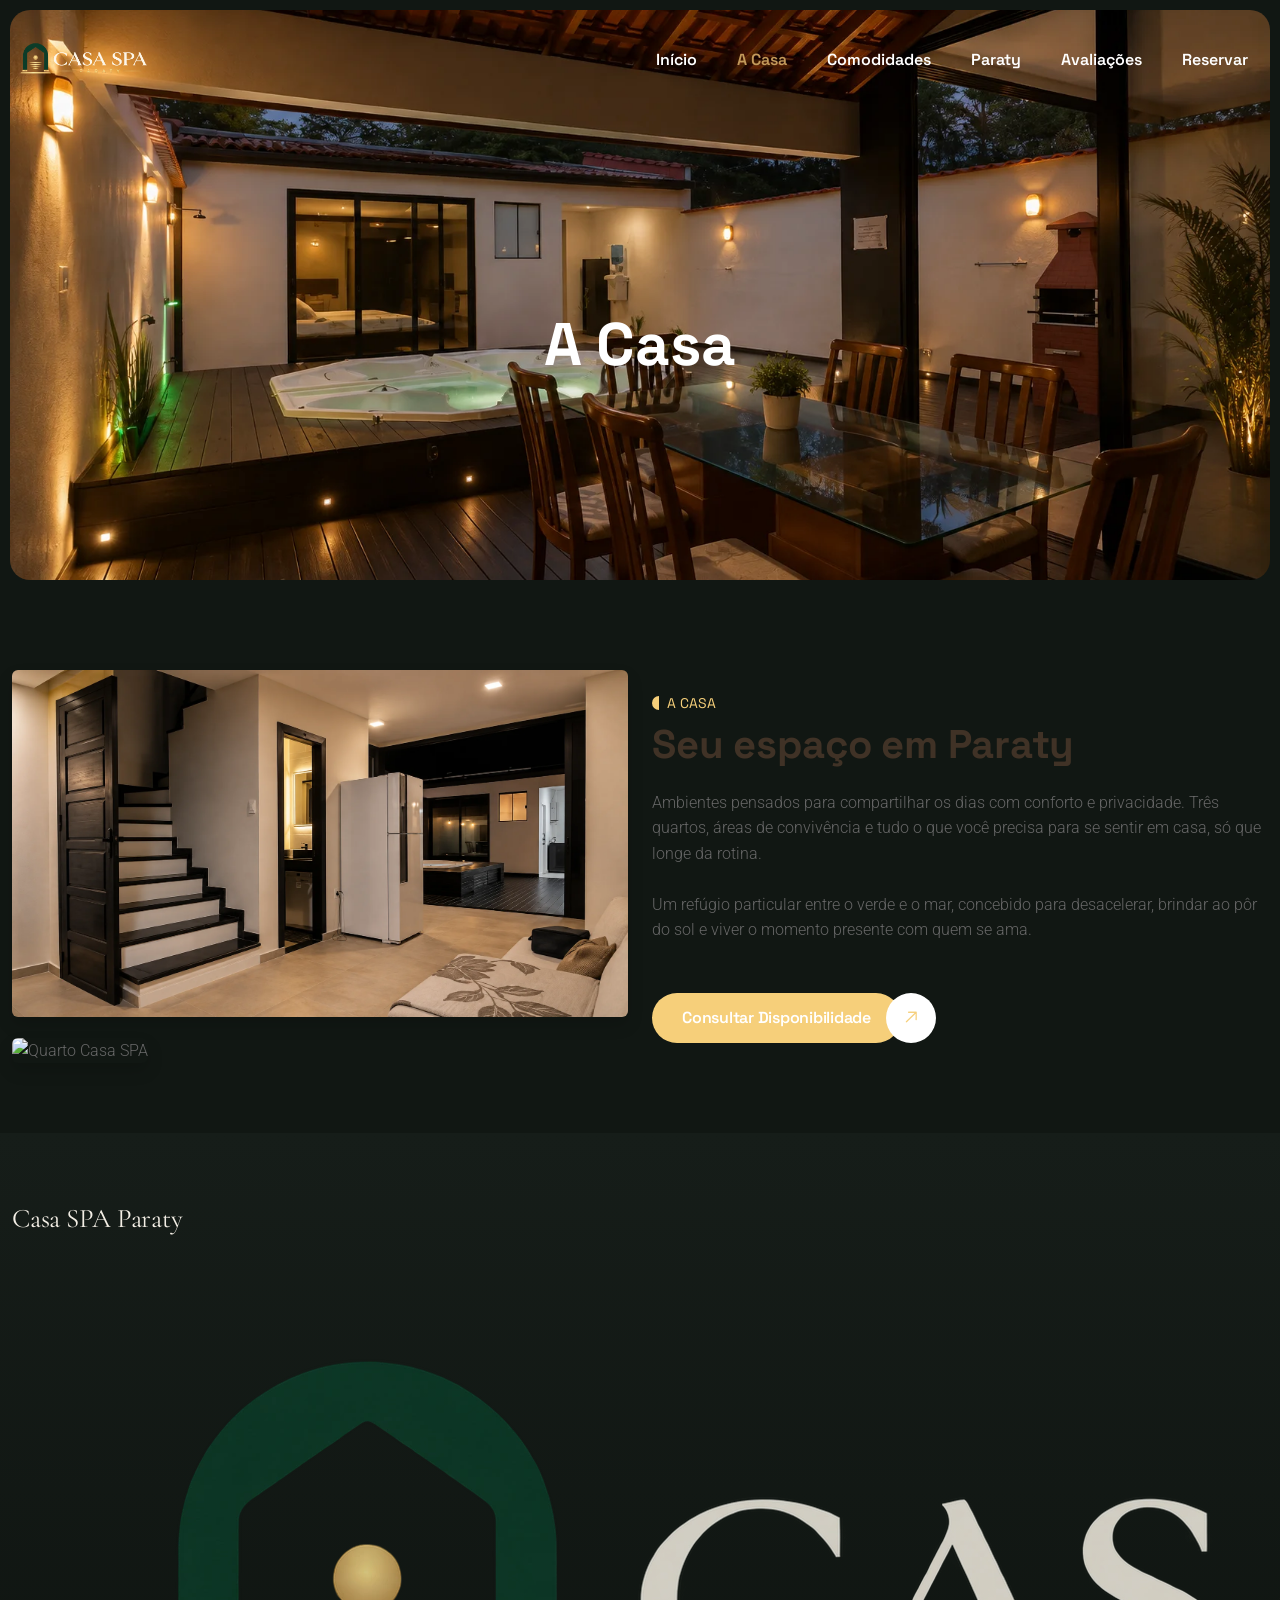
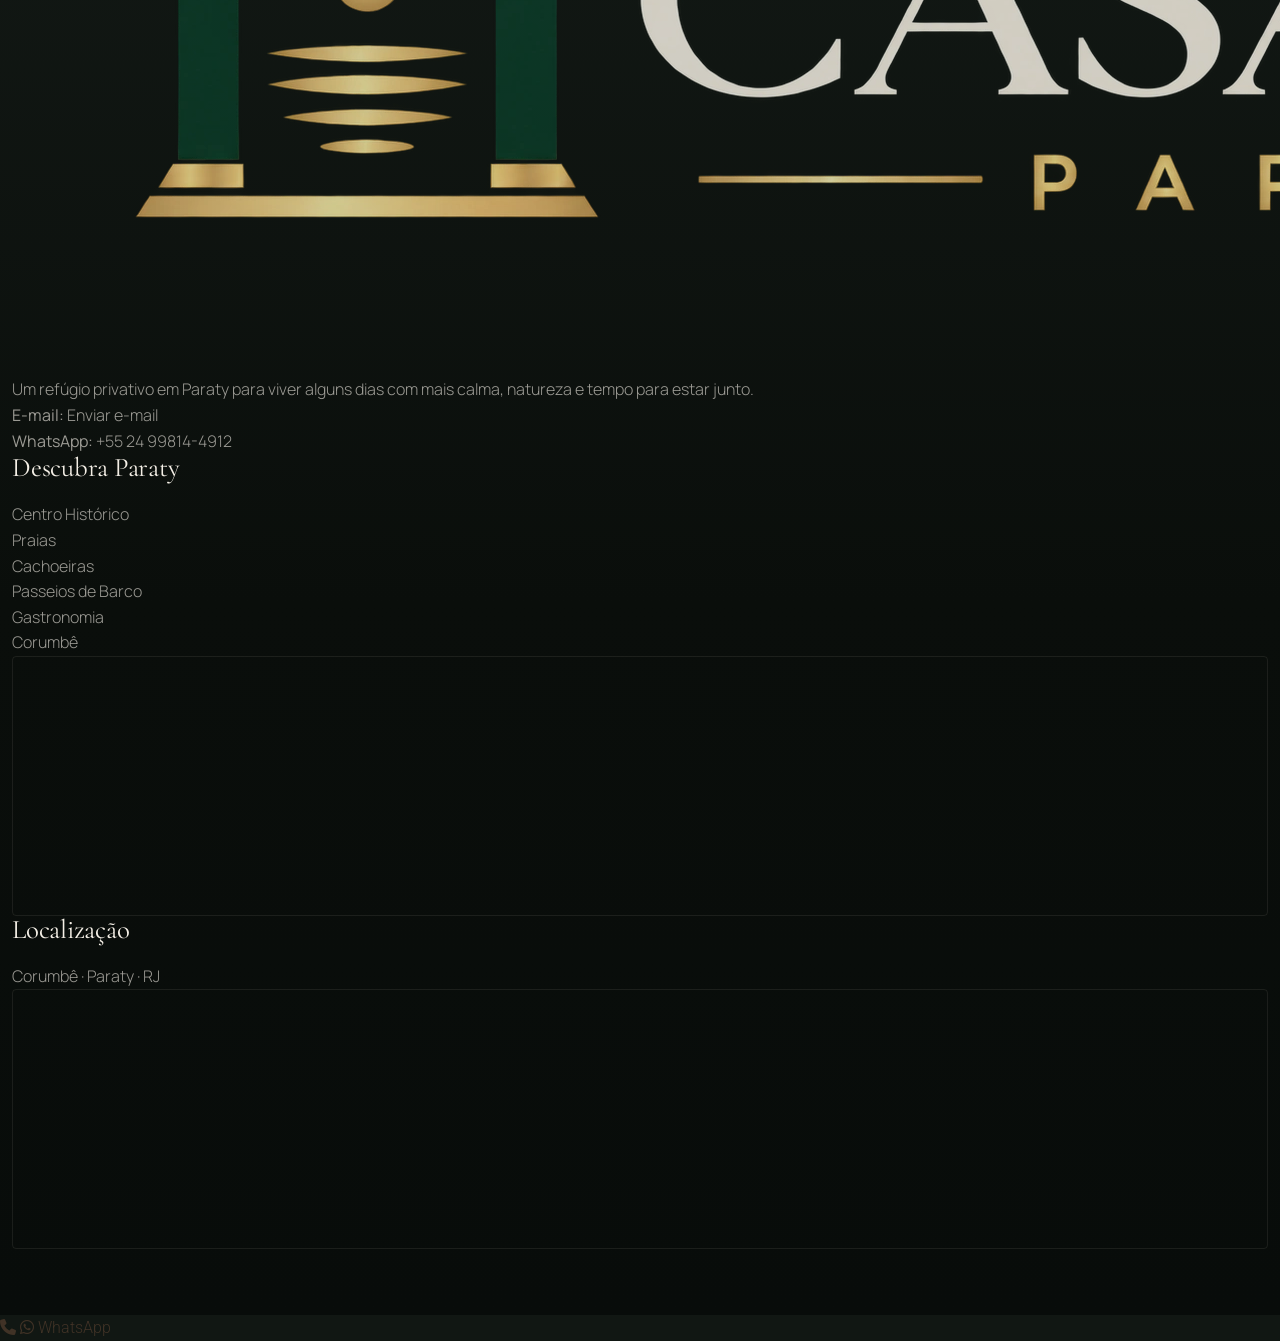
==== commit 7232a692: "Rebuild secondary pages to Casa SPA layout" ====
--- a/about-us.html
+++ b/about-us.html
@@ -1,116 +1,213 @@
-<!doctype html>
-<html class="no-js" lang="en">
+<!DOCTYPE html>
+<html class="no-js" lang="pt-BR">
+
 <head>
-  <meta charset="utf-8">
-  <meta http-equiv="x-ua-compatible" content="ie=edge">
-
-  <!-- Title -->
-  <title>Marbella | Marbella Group</title>
-
-  <!-- SEO Meta -->
-  <meta name="robots" content="index, follow">
-  <meta name="description" content="">
-  <meta name="keywords" content="">
-
-  <!-- Mobile Responsive -->
-  <meta name="viewport" content="width=device-width, initial-scale=1, shrink-to-fit=no">
-
-  <!-- Favicon -->
-  <link rel="shortcut icon" type="image/x-icon" href="images/favicon.jpg">
-
-  <!-- CSS
-     ============================================ -->
-  <!-- Bootstrap CSS -->
-  <link rel="stylesheet" href="css/bootstrap.min.css">
-  <!-- Fontawesome -->
-  <link rel="stylesheet" href="css/fontawesome.css">
-  <!-- Flaticon -->
-  <link rel="stylesheet" href="css/flaticon.css">
-  <!-- Base Icons -->
-  <link rel="stylesheet" href="css/pbminfotech-base-icons.css">
-  <!-- Themify Icons -->
-  <link rel="stylesheet" href="css/themify-icons.css">
-  <!-- Slick -->
-  <link rel="stylesheet" href="css/swiper.min.css">
-  <!-- Magnific -->
-  <link rel="stylesheet" href="css/magnific-popup.css">
-  <!-- Twentytwenty CSS -->
-  <link rel="stylesheet" href="css/twentytwenty.css">
-  <!-- AOS -->
-  <link rel="stylesheet" href="css/aos.css">
-  <!-- Shortcode CSS -->
-  <link rel="stylesheet" href="css/shortcode.css">
-  <!-- Base CSS -->
-  <link rel="stylesheet" href="css/base.css">
-  <!-- Style CSS -->
-  <link rel="stylesheet" href="css/style.css">
-  <!-- Responsive CSS -->
-  <link rel="stylesheet" href="css/responsive.css">
-
-  <link rel="stylesheet" href="css/marbella-about-us.css">
-
-  <link rel="stylesheet" href="https://cdnjs.cloudflare.com/ajax/libs/font-awesome/6.5.0/css/all.min.css"/>
-
-  </head>
-
-   <body>
-    <!-- Page Wrapper -->
+    <meta charset="utf-8" />
+    <meta http-equiv="x-ua-compatible" content="ie=edge" />
+
+    <!-- Title -->
+    <title>A Casa | Casa SPA Paraty</title>
+
+    <!-- SEO Meta -->
+    <meta name="robots" content="index, follow" />
+    <meta name="description" content="Casa SPA Paraty" />
+    <meta name="keywords" content="Casa SPA Paraty" />
+
+    <meta name="author" content="Casa SPA Paraty" />
+
+    <meta property="og:site_name" content="Casa SPA Paraty">
+    <meta name="application-name" content="Casa SPA Paraty">
+
+    <script type="application/ld+json">
+        {
+            "@context": "https://schema.org",
+            "@type": "WebSite",
+            "name": "Casa SPA Paraty",
+            "alternateName": "Casa SPA Paraty",
+            "url": "https://www.gspllp.com/"
+        }
+    </script>
+
+    <!-- Mobile Meta -->
+    <meta name="viewport" content="width=device-width, initial-scale=1, shrink-to-fit=no" />
+
+    <!-- Favicons -->
+    <link rel="icon" type="image/x-icon" href="/favicon.ico">
+    <link rel="apple-touch-icon" sizes="180x180" href="/apple-touch-icon.png">
+    <link rel="icon" type="image/png" sizes="192x192" href="/android-chrome-192x192.png">
+    <link rel="icon" type="image/png" sizes="512x512" href="/android-chrome-512x512.png">
+
+    <!-- CSS Files -->
+    <link rel="stylesheet" href="css/bootstrap.min.css" />
+    <link rel="stylesheet" href="css/fontawesome.css" />
+    <link rel="stylesheet" href="css/flaticon.css" />
+    <link rel="stylesheet" href="css/pbminfotech-base-icons.css" />
+    <link rel="stylesheet" href="css/themify-icons.css" />
+    <link rel="stylesheet" href="css/swiper.min.css" />
+    <link rel="stylesheet" href="css/magnific-popup.css" />
+    <link rel="stylesheet" href="css/twentytwenty.css" />
+    <link rel="stylesheet" href="css/aos.css" />
+    <link rel="stylesheet" href="css/shortcode.css" />
+    <link rel="stylesheet" href="css/base.css" />
+    <link rel="stylesheet" href="css/style.css" />
+    <link rel="stylesheet" href="css/responsive.css" />
+    <link rel="stylesheet" href="css/marbella-index.css" />
+    <link rel="stylesheet" href="https://cdn.jsdelivr.net/npm/swiper@11/swiper-bundle.min.css" />
+
+    <!-- Font Awesome (icons) -->
+    <link href="https://cdnjs.cloudflare.com/ajax/libs/font-awesome/6.5.2/css/all.min.css" rel="stylesheet" />
+
+    <style>
+        @media (max-width: 767.98px) {
+            h2 {
+                line-height: 35px !important;
+            }
+        }
+
+        .pbmit-slider-one .swiper-horizontal>.swiper-pagination-bullets {
+            display: block;
+            width: 200px;
+            height: 0px;
+            line-height: 100px;
+            right: 0;
+            left: auto;
+            bottom: 0;
+            border-radius: 20px 0 0;
+            background-color: #fff;
+        }
+
+        @media (min-width: 1201px) {
+            .pbmit-slider-one .pbmit-slider-dots-corner {
+                position: absolute;
+                width: 200px;
+                height: 0px;
+                right: 0;
+                bottom: 0;
+                background-color: var(--pbmit-white-color);
+                display: block;
+                border-radius: 20px 0 0;
+                z-index: 1;
+            }
+        }
+
+        .pbmit-slider-one .pbmit-slider-item {
+            display: flex;
+            align-items: center;
+            height: 575px !important;
+            background-color: rgba(22, 29, 25, 0.22);
+        }
+
+        @media (max-width: 991px) {
+            .pbmit-slider-one .pbmit-slider-item {
+                display: flex;
+                align-items: center;
+                height: 365px !important;
+                background-color: rgba(22, 29, 25, 0.22);
+            }
+        }
+    </style>
+
+
+    <style>
+      .site-header .site-branding,
+      .header-style-1 .site-branding {
+        background-color: transparent !important;
+        background: transparent !important;
+        box-shadow: none !important;
+        border: none !important;
+        padding: 10px 0 !important;
+        border-radius: 0 !important;
+      }
+      .pbmit-sticky-corner {
+        display: none !important;
+      }
+      .site-header .site-branding img.site-logo {
+        display: block;
+        height: 52px;
+        width: auto;
+      }
+      @media (max-width: 768px) {
+        .site-header .site-branding img.site-logo {
+          height: 38px;
+        }
+      }
+    </style>
+    
+</head>
+
+<body>
+    <!-- page wrapper -->
     <div class="page-wrapper" id="page">
-
-		<!-- Header Main Area -->
-        
-<style type="text/css">
- 	@media (min-width: 1201px) {
-	    .header-style-1 {
-	        position: relative;
-	        margin: 0px 0px 0;
-	    }
-	} 
-
-	.header-style-1 .site-branding {
-	    border-radius: 0 0 20px;
-	    position: relative;
-	    padding: 0 0px;
-	    margin-right: 20px;
-	    background-color: var(--pbmit-white-color);
-	} 
-	.pbmit-sticky-corner svg path {
-	    fill: transparent;
-	} 
-	.header-style-1 .site-branding {
-	    border-radius: 0 0 20px;
-	    position: relative;
-	    padding: 15px 0px 0px 0px;
-	    margin-right: 20px;
-	    background-color: transparent !important;
-	}
-</style> 
-
-
-<header class="site-header header-style-1">
-			<div class="pbmit-header-overlay">
-				<div class="pbmit-main-header-area">
-					<div class="container">
-						<div class="pbmit-header-content d-flex justify-content-between align-items-center" style="background-color:;">
-							<div class="pbmit-logo-button-area d-flex justify-content-between align-items-center">
-								<div class="site-branding">
-									<h1 class="site-title">
-										<a href="index.html">
-											<img class="logo-img" src="images/logos/1.png" alt="Marbella" width="85">
+        <!-- Header Main Area -->
+
+        <style type="text/css">
+            @media (min-width: 1201px) {
+                .header-style-1 {
+                    position: relative;
+                    margin: 0px 0px 0;
+                }
+            }
+
+            .header-style-1 .site-branding {
+                border-radius: 0 0 20px;
+                position: relative;
+                padding: 0 0px;
+                margin-right: 20px;
+                background-color: var(--pbmit-white-color);
+            }
+
+            .pbmit-sticky-corner svg path {
+                fill: transparent;
+            }
+
+            .header-style-1 .site-branding {
+                border-radius: 0 0 20px;
+                position: relative;
+                padding: 15px 0px 0px 0px;
+                margin-right: 20px;
+                background-color: transparent !important;
+            }
+
+            .site-header .site-branding img.site-logo {
+                display: block;
+                height: 48px;
+                width: auto;
+                max-width: none;
+                max-height: none;
+            }
+
+            @media (max-width: 768px) {
+                .site-header .site-branding img.site-logo {
+                    height: 34px;
+                }
+            }
+        </style>
+
+
+        <header class="site-header header-style-1">
+            <div class="pbmit-header-overlay">
+                <div class="pbmit-main-header-area">
+                    <div class="container">
+                        <div class="pbmit-header-content d-flex justify-content-between align-items-center" style="background-color:;">
+                            <div class="pbmit-logo-button-area d-flex justify-content-between align-items-center">
+                                <div class="site-branding">
+                                    <div class="site-title">
+                                        <a href="index.html">
+											<img class="logo-img site-logo" src="images/brand/logo-casa-spa-branca.webp" alt="Casa SPA Paraty">
 										</a>
-									</h1>
-									<div class="pbmit-sticky-corner  pbmit-top-right-corner">
-										<svg width="20" height="20" viewBox="0 0 20 20" fill="" xmlns="http://www.w3.org/2000/svg">
+                                    </div>
+                                    <div class="pbmit-sticky-corner  pbmit-top-right-corner">
+                                        <svg width="20" height="20" viewBox="0 0 20 20" fill="" xmlns="http://www.w3.org/2000/svg">
 										   	<path d="M20 20V0C20 16 16 20 0 20H20Z" fill="red"></path>
 										</svg>
-									</div>
-									<div class="pbmit-sticky-corner pbmit-bottom-left-corner">
-										<svg width="20" height="20" viewBox="0 0 20 20" fill="none" xmlns="http://www.w3.org/2000/svg">
+                                    </div>
+                                    <div class="pbmit-sticky-corner pbmit-bottom-left-corner">
+                                        <svg width="20" height="20" viewBox="0 0 20 20" fill="none" xmlns="http://www.w3.org/2000/svg">
 										   	<path d="M20 20V0C20 12 12 20 0 20H20Z" fill="red"></path>
 										</svg>
-									</div>
-								</div>
-								<!-- <div class="pbmit-button-box">
+                                    </div>
+                                </div>
+                                <!-- <div class="pbmit-button-box">
 									<div class="pbmit-header-button">
 										<a href="tel:+1(212)%20255-511">
 											<span class="pbmit-header-button-text-1">+1(212) 255-511</span>			
@@ -118,1328 +215,423 @@
 										</a>
 									</div>
 								</div> -->
-							</div>
-							<div class="site-navigation">
-								<nav class="main-menu navbar-expand-xl navbar-light">
-									<div class="navbar-header">
-										<!-- Toggle Button --> 
-										<button class="navbar-toggler" type="button">
+                            </div>
+                            <div class="site-navigation">
+                                <nav class="main-menu navbar-expand-xl navbar-light">
+                                    <div class="navbar-header">
+                                        <!-- Toggle Button -->
+                                        <button class="navbar-toggler" type="button">
 											<i class="pbmit-base-icon-menu-1"></i>
 										</button>
-									</div>
-									<div class="pbmit-mobile-menu-bg"></div>
-									<div class="collapse navbar-collapse clearfix show" id="pbmit-menu">
-										<div class="pbmit-menu-wrap">
-											<span class="closepanel">
+                                    </div>
+                                    <div class="pbmit-mobile-menu-bg"></div>
+                                    <div class="collapse navbar-collapse clearfix show" id="pbmit-menu">
+                                        <div class="pbmit-menu-wrap">
+                                            <span class="closepanel">
 												<svg class="qodef-svg--close qodef-m" xmlns="http://www.w3.org/2000/svg" width="20.163" height="20.163" viewBox="0 0 26.163 26.163">
 													<rect width="36" height="1" transform="translate(0.707) rotate(45)"></rect>
 													<rect width="36" height="1" transform="translate(0 25.456) rotate(-45)"></rect>
 												</svg>
 											</span>
-											<ul class="navigation clearfix">
-											  <li class="">
-											    <a href="index.html">Home</a>
-											  </li>
-
-											  <li class=" active">
-											    <a href="about-us.html">About</a>
-											  </li>
-
-											  <li class="">
-											    <a href="marbella-farms-resort.html">Marbella Farms & Resorts</a>
-											  </li> 
-
-											  <li class="">
-											    <a href="marbella-suites.html">Marbella Suites</a>
-											  </li>
-
-											  <!-- <li class="dropdown">
+                                            <ul class="navigation clearfix">
+                                                <li class="">
+                                                    <a href="index.html">Início</a>
+                                                </li>
+
+                                                <li class="">
+                                                    <a href="about-us.html" style="color:var(--casa-champagne)">A Casa</a>
+                                                </li>
+
+                                                <li class="">
+                                                    <a href="marbella-farms-resort.html">Comodidades</a>
+                                                </li>
+
+                                                <li class="">
+                                                    <a href="marbella-suites.html">Paraty</a>
+                                                </li>
+
+                                                <!-- <li class="dropdown">
 											    <a href="gallery.html">Gallery</a>
 											  </li> -->
 
-											  <li class="">
-											    <a href="contact-us.html">Contact</a>
-											  </li>
-											</ul>
-
-
-										</div>
-									</div>
-								</nav>
-							</div>
-							<!-- <div class="pbmit-right-box d-flex align-items-center">
+                                                <li class="">
+                                                    <a href="#avaliacoes">Avaliações</a>
+                                                </li>
+
+                                                <li class="">
+                                                    <a href="contact-us.html">Reservar</a>
+                                                </li>
+                                            </ul>
+
+
+                                        </div>
+                                    </div>
+                                </nav>
+                            </div>
+                            <!-- <div class="pbmit-right-box d-flex align-items-center">
 							
 								<div class="pbmit-button-box-second">
 									<a class="pbmit-btn" href="contact-us.html">
 										<span class="pbmit-button-content-wrapper">
-											<span class="pbmit-button-text">Book Consult</span>
+											<span class="pbmit-button-text">Consultar Disponibilidade</span>
 										</span>
 									</a>
 								</div>
 							</div> -->
-						</div>
-					</div>
-				</div>
-			</div>
-			
-        </header>		<!-- Header Main Area End Here -->
-
-		<!-- Title Bar -->
-        <div class="pbmit-title-bar-wrapper" style="background-image: url(images/about/slider.jpeg)">
-            <div class="container">
-              <div class="pbmit-title-bar-content">
-                <div class="pbmit-title-bar-content-inner">
-                  <div class="pbmit-tbar">
-                    <div class="pbmit-tbar-inner container">
-                      <h1 class="pbmit-tbar-title">About Marbella </h1>
-                    </div>
-                  </div>
-                  <!--<div class="pbmit-breadcrumb">-->
-                  <!--  <div class="pbmit-breadcrumb-inner">-->
-                  <!--    <span>-->
-                  <!--      <a title="" href="index.html" class="home"-->
-                  <!--        ><span>Home</span></a-->
-                  <!--      >-->
-                  <!--    </span>-->
-                  <!--    <span class="sep">-->
-                  <!--      <i class="pbmit-base-icon-angle-right"></i>-->
-                  <!--    </span>-->
-                  <!--    <span-->
-                  <!--      ><span class="post-root post post-post current-item"> About</span-->
-                  <!--      ></span-->
-                  <!--    >-->
-                  <!--  </div>-->
-                  <!--</div>-->
-                </div>
-              </div>
-            </div>
-          </div>      
-		<!-- Title Bar End-->
-
-		<!-- Page Content -->
-		<!-- About Us Section -->
-        <section class="about-us">
-            <div class="container">
-              <div class="about-header">
-                 <h4 class="pbmit-subtitle">Driven by care, defined by experience.</h4>
-                <h2 class="head-fnt-style">Marbella: Redefining Hospitality with Heart</h2>
-                <p class="intro-text">At Marbella, hospitality is not just our business; it is our passion. Based across Telangana, we operate a collection of premium properties designed to offer guests an experience that blends comfort, elegance, and genuine care. Our commitment lies in maintaining global standards of service, hygiene, and guest satisfaction.
-
-
-                    <br> 
-                    We believe every stay should feel personal, which is why we stay directly connected with our guests to ensure transparency, trust, and heartfelt hospitality. At Marbella, our guests always come before operational gains because to us, true luxury lies in care, not cost.
-                </p>
-              </div> 
-            </div>  
-        </section> 
-
-        <section class="why-choose-us">
-            <div class="container text-center">
-              <h4 class="pbmit-subtitle">More than a stay, it’s our promise to you.</h4>
-                <h2 class="head-fnt-style">The Marbella Promise</h2>
-                <p class="fnt-style pb-2">We blend comfort, trust, and attention to detail to deliver stays that are not only luxurious but genuinely meaningful.</p>
-                <div class="feature-box">
-                    <!-- Feature Item 1 -->
-                    <div class="feature-item">
-                        <i class="fa-solid fa-hand-holding-heart icon-gold"></i>
-                        <h3>Unmatched Hospitality:</h3>
-                        <p>At Marbella, every guest is treated like family. Our attentive team ensures that every moment of your stay feels warm, comfortable, and cared for.</p>
-                    </div>
-                    <!-- Feature Item 2 -->
-                    <div class="feature-item">
-                        <i class="fa-solid fa-user-check icon-gold"></i>
-                        <h3>Personalized Experiences:</h3>
-                        <p>No two guests are the same and neither are their stays. We tailor every detail to your preferences for a truly memorable experience.</p>
-                    </div>
-                    <!-- Feature Item 3 -->
-                    <div class="feature-item">
-                        <i class="fa-solid fa-house icon-gold"></i>
-                        <h3>Thoughtfully Designed Properties:</h3>
-                        <p>Each Marbella property is designed with elegance and comfort in mind, offering a perfect balance between modern luxury and natural serenity.</p>
-                    </div>
-                </div>
-                <div class="feature-box mt-5">
-                    <!-- Feature Item 1 -->
-                    <div class="feature-item">
-                        <i class="fa-solid fa-comments icon-gold"></i>
-                        <h3>Direct Guest Connection:</h3>
-                        <p>We believe in personal interaction, ensuring transparency, trust, and a direct connection between our hosts and guests.</p>
-                    </div>
-                    <!-- Feature Item 2 -->
-                    <div class="feature-item">
-                        <i class="fa-solid fa-shield-halved icon-gold"></i>
-                        <h3>Service with Integrity:</h3>
-                        <p>Transparency is at the heart of everything we do. With Marbella, what you see is exactly what you experience - honest, reliable, and reassuring.</p>
-                    </div>
-                    <!-- Feature Item 3 -->
-                    <div class="feature-item">
-                        <i class="fa-solid fa-heart icon-gold"></i>
-                        <h3>A Brand Built on Care:</h3>
-                        <p>We value relationships over revenue. Our success is measured not by numbers, but by the smiles and satisfaction of our guests.</p>
+                        </div>
                     </div>
                 </div>
             </div>
-        </section>
-
-        
-
-        <!-- Testimonial Start -->
-        <style>
-  /* ===== Marbella Guest Reviews - New Slider Design ===== */
-  .marbella-guest-reviews {
-    --mgr-bg: #f8fafc;
-    --mgr-card: #ffffff;
-    --mgr-text: #0f172a;
-    --mgr-sub: #64748b;
-    --mgr-line: #e2e8f0;
-    --mgr-accent: #f6cf7a;
-    --mgr-star: #f59e0b;
-    --mgr-shadow: 0 16px 40px rgba(15, 23, 42, 0.08);
-    padding: 70px 0;
-    background: var(--mgr-bg);
-    overflow: hidden;
-  }
-
-  .marbella-guest-reviews .container {
-    padding-left: 12px;
-    padding-right: 12px;
-  }
-
-  .fnt-style {
-    font-size: 16px !important;
-    line-height: 28px !important;
-    color: #475569;
-    max-width: 740px;
-    margin: 0 auto;
-  }
-
-  .msc-head {
-    text-align: center;
-    margin-bottom: 42px;
-  }
-
-  .msc-head h2 {
-    margin: 0 0 10px;
-    color: #0f172a;
-    font-size: clamp(26px, 4vw, 42px);
-    font-weight: 900;
-    letter-spacing: 0.2px;
-  }
-
-  .mgr-group + .mgr-group {
-    margin-top: 40px;
-  }
-
-  .mgr-flex {
-    display: flex;
-    gap: 28px;
-    align-items: stretch;
-  }
-
-  .mgr-left {
-    flex: 0 0 24%;
-    max-width: 24%;
-    min-width: 240px;
-  }
-
-  .mgr-left-title {
-    margin: 0 0 14px;
-    font-size: clamp(20px, 2vw, 28px);
-    font-weight: 800;
-    color: var(--mgr-text);
-  }
-
-  .mgr-thumb {
-    width: 100%;
-    height: 275px;
-    min-height: 275px;
-    border-radius: 18px;
-    overflow: hidden;
-    border: 1px solid var(--mgr-line);
-    box-shadow: var(--mgr-shadow);
-    background: #fff;
-  }
-
-  .mgr-thumb img {
-    display: block;
-    width: 100%;
-    height: 275px;
-    min-height: 275px;
-    object-fit: cover;
-  }
-
-  .mgr-right {
-    flex: 1 1 auto;
-    min-width: 0;
-  }
-
-  .mgr-slider-top {
-    display: flex;
-    justify-content: flex-end;
-    align-items: center;
-    margin-bottom: 16px;
-  }
-
-  .mgr-nav {
-    display: flex;
-    gap: 10px;
-  }
-
-  .mgr-nav-btn {
-    width: 46px;
-    height: 46px;
-    border-radius: 50%;
-    border: 1px solid var(--mgr-line);
-    background: #fff;
-    color: var(--mgr-text);
-    display: inline-flex;
-    align-items: center;
-    justify-content: center;
-    cursor: pointer;
-    transition: all 0.3s ease;
-    box-shadow: 0 8px 20px rgba(15, 23, 42, 0.06);
-    font-size: 18px;
-    font-weight: 700;
-  }
-
-  .mgr-nav-btn:hover {
-    background: #0f172a;
-    color: #fff;
-    border-color: #0f172a;
-    transform: translateY(-2px);
-  }
-
-  .mgr-review-slider {
-    position: relative;
-  }
-
-  .mgr-slider-window {
-    overflow: hidden;
-    width: 100%;
-  }
-
-  .mgr-track {
-    display: flex;
-    gap: 24px;
-    transition: transform 0.7s ease;
-    will-change: transform;
-  }
-
-  .mgr-card {
-    flex: 0 0 calc((100% - 24px) / 2);
-    min-width: calc((100% - 24px) / 2);
-    background: var(--mgr-card);
-    border: 1px solid var(--mgr-line);
-    border-radius: 18px;
-    box-shadow: var(--mgr-shadow);
-    padding: 24px;
-  }
-
-  .mgr-quote {
-    width: 40px;
-    height: 40px;
-    border-radius: 12px;
-    background: linear-gradient(135deg, var(--mgr-accent), #ffd978);
-    color: #fff;
-    display: grid;
-    place-items: center;
-    font-size: 22px;
-    font-weight: 900;
-    line-height: 1;
-    margin-bottom: 16px;
-  }
-
-  .mgr-card p {
-    margin: 0 0 20px;
-    color: var(--mgr-text);
-    line-height: 1.75;
-    font-size: 15px;
-  }
-
-  .mgr-meta {
-    display: flex;
-    align-items: center;
-    justify-content: space-between;
-    gap: 14px;
-    border-top: 1px solid #eef2f7;
-    padding-top: 16px;
-  }
-
-  .mgr-name {
-    margin: 0;
-    font-weight: 800;
-    font-size: 17px;
-    color: var(--mgr-text);
-  }
-
-  .mgr-role {
-    display: inline-block;
-    margin-top: 4px;
-    font-size: 13px;
-    color: var(--mgr-sub);
-  }
-
-  .mgr-stars {
-    display: inline-flex;
-    gap: 2px;
-    flex-shrink: 0;
-  }
-
-  .mgr-stars span,
-  .mgr-stars span.half {
-    width: 16px;
-    height: 16px;
-    display: inline-block;
-    position: relative;
-  }
-
-  .mgr-stars span::before,
-  .mgr-stars span.half::before {
-    content: "★";
-    color: var(--mgr-star);
-    font-size: 16px;
-    line-height: 16px;
-    position: absolute;
-    inset: 0;
-  }
-
-  .mgr-stars span.half::before {
-    background: linear-gradient(90deg, var(--mgr-star) 50%, transparent 50%);
-    -webkit-background-clip: text;
-    color: transparent;
-  }
-
-  @media (max-width: 991px) {
-    .mgr-flex {
-      flex-direction: column;
-    }
-
-    .mgr-left {
-      flex: 0 0 100%;
-      max-width: 100%;
-      min-width: 100%;
-    }
-
-    .mgr-thumb,
-    .mgr-thumb img {
-      min-height: 260px;
-    }
-
-    .mgr-card {
-      flex: 0 0 100%;
-      min-width: 100%;
-    }
-
-    .mgr-slider-top {
-      justify-content: center;
-    }
-  }
-</style>
-
-<section class="marbella-guest-reviews section-padding section-bg">
-  <div class="container text-center">
-    <h4 class="pbmit-subtitle">Moments our guests cherish.</h4>
-
-    <header class="msc-head">
-      <h2>Hear From Our Lovely Guests</h2>
-      <center> 
-        <p class="fnt-style" style="text-align: center;">Honest stories and experiences that reflect the warmth, comfort, and care we deliver.</p> 
-      </center>
-    </header>
-
-    <!-- ===== BLOCK 1 ===== -->
-    <div class="mgr-group">
-      <div class="mgr-flex">
-        <aside class="mgr-left">
-          <h3 class="mgr-left-title">Marbella Farms & Resort</h3>
-          <div class="mgr-thumb">
-            <img src="images/index/r1.webp" alt="Marbella Farms & Resort">
-          </div>
-        </aside>
-
-        <div class="mgr-right">
-          <div class="mgr-review-slider">
-            <div class="mgr-slider-top">
-              <div class="mgr-nav">
-                <button class="mgr-nav-btn mgr-prev" type="button" aria-label="Previous review">&#8592;</button>
-                <button class="mgr-nav-btn mgr-next" type="button" aria-label="Next review">&#8594;</button>
-              </div>
-            </div>
-
-            <div class="mgr-slider-window">
-              <div class="mgr-track">
-                <article class="mgr-card">
-                  <div class="mgr-quote">“</div>
-                  <p>
-                    A quiet countryside escape — birdsong at dawn, golden fields at dusk.
-                    The team planned a tractor ride and a cozy bonfire for us. Truly memorable.
-                  </p>
-                  <div class="mgr-meta">
-                    <div>
-                      <h6 class="mgr-name">Ananya R.</h6>
-                      <span class="mgr-role">Couple Getaway</span>
-                    </div>
-                    <div class="mgr-stars">
-                      <span></span><span></span><span></span><span></span><span></span>
-                    </div>
-                  </div>
-                </article>
-
-                <article class="mgr-card">
-                  <div class="mgr-quote">“</div>
-                  <p>
-                    The lawns are pristine and the sunrise deck became our morning ritual.
-                    Kids loved the open space, and we loved the silence. Perfect family break.
-                  </p>
-                  <div class="mgr-meta">
-                    <div>
-                      <h6 class="mgr-name">Harsh &amp; Nidhi</h6>
-                      <span class="mgr-role">Family Stay</span>
-                    </div>
-                    <div class="mgr-stars">
-                      <span></span><span></span><span></span><span></span><span></span>
-                    </div>
-                  </div>
-                </article>
-
-                <article class="mgr-card">
-                  <div class="mgr-quote">“</div>
-                  <p>
-                    Farm-to-table breakfast was delicious, and the curated activities were spot on.
-                    Trails in the morning, poolside by noon, and stargazing at night.
-                  </p>
-                  <div class="mgr-meta">
-                    <div>
-                      <h6 class="mgr-name">Ruhani S.</h6>
-                      <span class="mgr-role">Weekend Escape</span>
-                    </div>
-                    <div class="mgr-stars">
-                      <span></span><span></span><span></span><span></span><span></span>
-                    </div>
-                  </div>
-                </article>
-
-                <article class="mgr-card">
-                  <div class="mgr-quote">“</div>
-                  <p>
-                    The whole atmosphere felt refreshing and calm. Service was warm, the food was comforting,
-                    and every corner of the stay felt thoughtfully planned.
-                  </p>
-                  <div class="mgr-meta">
-                    <div>
-                      <h6 class="mgr-name">Dev &amp; Sneha</h6>
-                      <span class="mgr-role">Nature Retreat</span>
-                    </div>
-                    <div class="mgr-stars">
-                      <span></span><span></span><span></span><span></span><span></span>
-                    </div>
-                  </div>
-                </article>
-              </div>
+
+        </header>
+        <!-- Header Main Area End Here -->
+
+        <!-- page content -->
+  <div class="page-content">
+
+    <!-- Inner Hero -->
+    <div class="pbmit-title-bar-wrapper" style="background-image: url('images/index/r1-exterior.webp'); background-size: cover; background-position: center;">
+      <div class="container">
+        <div class="pbmit-title-bar-content">
+          <div class="pbmit-title-bar-content-inner">
+            <div class="pbmit-tbar-title">
+              <h1 class="pbmit-tbar-title">A Casa</h1>
             </div>
           </div>
         </div>
       </div>
     </div>
-
-    <div style="height:48px;"></div>
-
-    <!-- ===== BLOCK 2 ===== -->
-    <div class="mgr-group">
-      <div class="mgr-flex">
-        <aside class="mgr-left">
-          <h3 class="mgr-left-title">Marbella Suites</h3>
-          <div class="mgr-thumb">
-            <img src="images/index/r2.webp" alt="Marbella Suites">
+    
+    <section class="section-md">
+      <div class="container">
+        <div class="row align-items-center">
+          <div class="col-lg-6">
+            <img src="images/mf-images/sala-02.webp" alt="Sala da Casa SPA" class="img-fluid rounded shadow" style="margin-bottom: 20px;">
+            <img src="images/ms-images/quarto2-01.webp" alt="Quarto Casa SPA" class="img-fluid rounded shadow">
           </div>
-        </aside>
-
-        <div class="mgr-right">
-          <div class="mgr-review-slider">
-            <div class="mgr-slider-top">
-              <div class="mgr-nav">
-                <button class="mgr-nav-btn mgr-prev" type="button" aria-label="Previous review">&#8592;</button>
-                <button class="mgr-nav-btn mgr-next" type="button" aria-label="Next review">&#8594;</button>
-              </div>
-            </div>
-
-            <div class="mgr-slider-window">
-              <div class="mgr-track">
-                <article class="mgr-card">
-                  <div class="mgr-quote">“</div>
-                  <p>
-                    Premium finishes, spotless bathroom, and sunlight pouring in through large windows.
-                    We extended our stay because it truly felt like quiet luxury.
-                  </p>
-                  <div class="mgr-meta">
-                    <div>
-                      <h6 class="mgr-name">Siddharth K.</h6>
-                      <span class="mgr-role">Premium Suite</span>
-                    </div>
-                    <div class="mgr-stars">
-                      <span></span><span></span><span></span><span></span><span></span>
-                    </div>
-                  </div>
-                </article>
-
-                <article class="mgr-card">
-                  <div class="mgr-quote">“</div>
-                  <p>
-                    The private sit-out is a dream. Evenings with chai and a calming view of the fields
-                    made the experience feel extra special and peaceful.
-                  </p>
-                  <div class="mgr-meta">
-                    <div>
-                      <h6 class="mgr-name">Megha V.</h6>
-                      <span class="mgr-role">Suite Guest</span>
-                    </div>
-                    <div class="mgr-stars">
-                      <span></span><span></span><span></span><span></span><span></span>
-                    </div>
-                  </div>
-                </article>
-
-                <article class="mgr-card">
-                  <div class="mgr-quote">“</div>
-                  <p>
-                    Tasteful interiors and peaceful vibes. Check-in was smooth, service was fast,
-                    and the suite had the comfort and charm we were hoping for.
-                  </p>
-                  <div class="mgr-meta">
-                    <div>
-                      <h6 class="mgr-name">Tanya &amp; Ishan</h6>
-                      <span class="mgr-role">Suite Weekend</span>
-                    </div>
-                    <div class="mgr-stars">
-                      <span></span><span></span><span></span><span></span><span></span>
-                    </div>
-                  </div>
-                </article>
-
-                <article class="mgr-card">
-                  <div class="mgr-quote">“</div>
-                  <p>
-                    Beautifully maintained suite, soft lighting, elegant decor, and a very calm setting.
-                    It felt private, polished, and ideal for a relaxing weekend.
-                  </p>
-                  <div class="mgr-meta">
-                    <div>
-                      <h6 class="mgr-name">Aarav M.</h6>
-                      <span class="mgr-role">Luxury Stay</span>
-                    </div>
-                    <div class="mgr-stars">
-                      <span></span><span></span><span></span><span></span><span></span>
-                    </div>
-                  </div>
-                </article>
-              </div>
-            </div>
+          <div class="col-lg-6 mt-4 mt-lg-0">
+            <h4 class="pbmit-subtitle">A Casa</h4>
+            <h2>Seu espaço em Paraty</h2>
+            <p>Ambientes pensados para compartilhar os dias com conforto e privacidade. Três quartos, áreas de convivência e tudo o que você precisa para se sentir em casa, só que longe da rotina.</p>
+            <p>Um refúgio particular entre o verde e o mar, concebido para desacelerar, brindar ao pôr do sol e viver o momento presente com quem se ama.</p>
+            <!-- REVISAR: confirmar história/conceito da casa com o proprietário -->
+            <br>
+            <a class="pbmit-btn pbmit-btn-global" href="https://wa.me/5524998144912" target="_blank">
+                <span>Consultar Disponibilidade</span>
+            </a>
           </div>
         </div>
       </div>
-    </div>
+    </section>
 
   </div>
-</section>
-
-<script>
-  document.addEventListener("DOMContentLoaded", function () {
-    const sliders = document.querySelectorAll(".mgr-review-slider");
-
-    sliders.forEach((slider) => {
-      const track = slider.querySelector(".mgr-track");
-      const cards = Array.from(track.querySelectorAll(".mgr-card"));
-      const prevBtn = slider.querySelector(".mgr-prev");
-      const nextBtn = slider.querySelector(".mgr-next");
-      const sliderWindow = slider.querySelector(".mgr-slider-window");
-
-      let currentIndex = 0;
-      let autoSlide;
-
-      function getVisibleCards() {
-        return window.innerWidth <= 991 ? 1 : 2;
-      }
-
-      function getMaxIndex() {
-        return Math.max(0, cards.length - getVisibleCards());
-      }
-
-      function updateSlider(animate = true) {
-        track.style.transition = animate ? "transform 0.7s ease" : "none";
-
-        if (cards[currentIndex]) {
-          const moveX = cards[currentIndex].offsetLeft;
-          track.style.transform = `translateX(-${moveX}px)`;
-        }
-      }
-
-      function nextSlide() {
-        const maxIndex = getMaxIndex();
-        currentIndex = currentIndex >= maxIndex ? 0 : currentIndex + 1;
-        updateSlider(true);
-      }
-
-      function prevSlide() {
-        const maxIndex = getMaxIndex();
-        currentIndex = currentIndex <= 0 ? maxIndex : currentIndex - 1;
-        updateSlider(true);
-      }
-
-      function startAutoSlide() {
-        stopAutoSlide();
-        autoSlide = setInterval(() => {
-          nextSlide();
-        }, 10000); // 10 seconds
-      }
-
-      function stopAutoSlide() {
-        if (autoSlide) {
-          clearInterval(autoSlide);
-        }
-      }
-
-      function restartAutoSlide() {
-        stopAutoSlide();
-        startAutoSlide();
-      }
-
-      nextBtn.addEventListener("click", function () {
-        nextSlide();
-        restartAutoSlide();
-      });
-
-      prevBtn.addEventListener("click", function () {
-        prevSlide();
-        restartAutoSlide();
-      });
-
-      slider.addEventListener("mouseenter", stopAutoSlide);
-      slider.addEventListener("mouseleave", startAutoSlide);
-
-      // Mobile swipe
-      let startX = 0;
-      let endX = 0;
-
-      sliderWindow.addEventListener("touchstart", function (e) {
-        startX = e.touches[0].clientX;
-        stopAutoSlide();
-      }, { passive: true });
-
-      sliderWindow.addEventListener("touchmove", function (e) {
-        endX = e.touches[0].clientX;
-      }, { passive: true });
-
-      sliderWindow.addEventListener("touchend", function () {
-        const diff = startX - endX;
-
-        if (diff > 50) {
-          nextSlide();
-        } else if (diff < -50) {
-          prevSlide();
-        }
-
-        startAutoSlide();
-      });
-
-      window.addEventListener("resize", function () {
-        if (currentIndex > getMaxIndex()) {
-          currentIndex = 0;
-        }
-        updateSlider(false);
-      });
-
-      updateSlider(false);
-      startAutoSlide();
-    });
-  });
-</script>        <!-- Testimonial End -->
-
-        <!-- Contact Form Start -->
-        
-        <!-- Contact Form End -->
-
-		<!-- footer -->
-        <style>
-  .footer-container {
-    background-color: #333;
-    color: #fff;
-    padding: 40px 0;
-  }
-
-  .footer-row {
-    display: flex;
-    justify-content: space-between;
-    align-items: flex-start;
-    flex-wrap: wrap;
-  }
-
-  .footer-column {
-    flex: 1;
-    padding: 15px;
-  }
-
-  .footer-logo img {
-    max-width: 100%;
-    height: auto;
-  }
-
-  .footer-column h3 {
-    margin-bottom: 20px;
-    font-size: 18px;
-    color: #fff;
-  }
-
-  .footer-column ul {
-    list-style: none;
-    padding: 0;
-  }
-
-  .footer-column ul li {
-    margin: 10px 0;
-  }
-
-  .footer-column a {
-    color: #fff;
-    text-decoration: none;
-  }
-
-  .footer-column a:hover {
-    text-decoration: underline;
-  }
-
-  .footer-map-container {
-    display: flex;
-    justify-content: space-between;
-    flex-wrap: wrap;
-  }
-
-  .footer-map {
-    width: 100%;
-    height: 250px;
-    border: 1px solid #ddd;
-    margin-bottom: 20px;
-  }
-
-  .social-links {
-    display: flex;
-    justify-content: none;
-    margin-top: 15px;
-  }
-
-  .social-links a {
-    color: #fff;
-    font-size: 20px;
-    margin: 0 10px;
-  }
-
-  .social-links a:hover {
-    color: #ff6347;
-  } 
-
-
-
-
-  /* Mobile footer layout */
-@media (max-width: 768px) {
-  .footer-row {
-    flex-direction: column;      /* stack columns */
-  }
-
-  .footer-column {
-    flex: 0 0 100%;
-    width: 100%;
-    max-width: 100%;
-    padding: 10px 0;
-  }
-
-  .footer-map {
-    height: 220px;              /* optional: slightly shorter on mobile */
-    margin-bottom: 15px;
-  }
-
-  .footer-logo img {
-    margin-bottom: 10px;
-  }
-
-  .social-links {
-    justify-content: flex-start; /* or center if you prefer */
-    margin-top: 10px;
-  }
-}
-
-
-.wild-hero-section {
-        position: relative;
-        width: 100%;
-        height: 440px;
-        overflow: hidden;
-        background: #2f2f2f;
-      }
-
-      .wild-hero-bg {
-        position: absolute;
-        inset: 0;
-        z-index: 1;
-      }
-
-      .wild-hero-bg img {
-        width: 100%;
-        height: 100%;
-        object-fit: cover;
-        display: block;
-      }
-
-      .wild-hero-overlay {
-        position: absolute;
-        inset: 0;
-        background: rgba(26, 26, 26, 0.52);
-        z-index: 2;
-      }
-
-      .wild-hero-content {
-        position: relative;
-        z-index: 3;
-        max-width: 1200px;
-        height: 100%;
-        margin: 0 auto;
-        padding: 0 20px;
-        display: flex;
-        flex-direction: column;
-        justify-content: center;
-        align-items: center;
-        text-align: center;
-      }
-
-      .wild-hero-btn {
-        display: inline-flex;
-        align-items: center;
-        justify-content: center;
-        min-width: 270px;
-        height: 66px;
-        padding: 0 34px;
-        background: #cfc4b4;
-        color: #111;
-        text-decoration: none;
-        font-size: 14px;
-        letter-spacing: 4px;
-        font-weight: 500;
-        text-transform: uppercase;
-        transition: all 0.35s ease;
-        border: 1px solid rgba(255, 255, 255, 0.12);
-      }
-
-      .wild-hero-btn:hover {
-        background: #dfd5c6;
-        color: #111;
-        transform: translateY(-2px);
-      }
-
-      .wild-float-call {
-  position: fixed;
-  left: 18px;
-  bottom: 35px;
-  z-index: 999;
-  display: inline-flex;
-  align-items: center;
-  justify-content: center;
-  gap: 10px;
-  height: 52px;
-  padding: 0 24px;
-  border-radius: 999px;
-  background: linear-gradient(135deg, #c8a35f, #e1c27a);
-  color: #fff;
-  text-decoration: none;
-  font-size: 14px;
-  font-weight: 600;
-  box-shadow: 0 10px 30px rgba(200, 163, 95, 0.25);
-  transition: all 0.35s ease;
-  overflow: hidden;
-}
-
-/* ICON */
-.wild-float-call i {
-  font-size: 18px;
-  position: relative;
-  z-index: 2;
-  animation: callIconTilt 2.5s ease-in-out infinite;
-}
-
-/* TEXT */
-.wild-float-call span {
-  position: relative;
-  z-index: 2;
-}
-
-/* SOFT GLOW BACKGROUND */
-.wild-float-call::before {
-  content: "";
-  position: absolute;
-  inset: 0;
-  border-radius: 999px;
-  background: radial-gradient(
-    circle at center,
-    rgba(255, 255, 255, 0.25),
-    transparent 70%
-  );
-  opacity: 0;
-  animation: callSoftGlow 3s ease-in-out infinite;
-}
-
-/* SOUND WAVE EFFECT (premium subtle) */
-.wild-float-call::after {
-  content: "";
-  position: absolute;
-  top: -6px;
-  left: -6px;
-  right: -6px;
-  bottom: -6px;
-  border-radius: 999px;
-  border: 2px solid rgba(200, 163, 95, 0.45);
-  opacity: 0;
-  transform: scale(1);
-  animation: callWave 2.4s infinite;
-}
-
-/* HOVER */
-.wild-float-call:hover {
-  transform: translateY(-4px) scale(1.03);
-  box-shadow: 0 16px 40px rgba(200, 163, 95, 0.35);
-  color: #fff;
-}
-
-/* ANIMATIONS */
-
-/* slight phone tilt (like ringing feel) */
-@keyframes callIconTilt {
-  0%, 100% {
-    transform: rotate(0deg);
-  }
-  20% {
-    transform: rotate(-8deg);
-  }
-  40% {
-    transform: rotate(6deg);
-  }
-  60% {
-    transform: rotate(-4deg);
-  }
-  80% {
-    transform: rotate(3deg);
-  }
-}
-
-/* soft glow breathing */
-@keyframes callSoftGlow {
-  0%, 100% {
-    opacity: 0;
-  }
-  50% {
-    opacity: 0.6;
-  }
-}
-
-/* wave ring */
-@keyframes callWave {
-  0% {
-    opacity: 0.7;
-    transform: scale(1);
-  }
-  70% {
-    opacity: 0.2;
-    transform: scale(1.18);
-  }
-  100% {
-    opacity: 0;
-    transform: scale(1.28);
-  }
-}
-
-      /* right side whatsapp */
-      .wild-float-whatsapp {
-        right: 18px;
-        background: linear-gradient(135deg, #25d366, #1faa52);
-      }
-
-      @media (max-width: 767px) {
-        
-      }
-
-      @media (max-width: 480px) {
-        
-      }
-
-      .wild-float-whatsapp {
-  position: fixed;
-  right: 18px;
-  bottom: 35px;
-  z-index: 999;
-  display: inline-flex;
-  align-items: center;
-  justify-content: center;
-  gap: 10px;
-  height: 52px;
-  padding: 0 24px;
-  border-radius: 999px;
-  background: linear-gradient(135deg, #25d366, #128c4a);
-  color: #fff;
-  text-decoration: none;
-  font-size: 14px;
-  font-weight: 600;
-  /* box-shadow: 0 10px 30px rgba(37, 211, 102, 0.28); */
-  transition: all 0.35s ease;
-  animation: wildWhatsappFloat 3s ease-in-out infinite;
-  overflow: visible;
-}
-
-.wild-float-whatsapp i,
-.wild-float-whatsapp span {
-  position: relative;
-  z-index: 2;
-}
-
-.wild-float-whatsapp i {
-  font-size: 19px;
-  animation: wildWhatsappIconPulse 1.8s ease-in-out infinite;
-}
-
-.wild-float-whatsapp::before,
-.wild-float-whatsapp::after {
-  content: "";
-  position: absolute;
-  top: -6px;
-  left: -6px;
-  right: -6px;
-  bottom: -6px;
-  border-radius: 999px;
-  border: 2px solid rgba(37, 211, 102, 0.38);
-  /* box-shadow: 0 0 0 2px rgba(37, 211, 102, 0.22); */
-  opacity: 0;
-  transform: scale(1);
-  pointer-events: none;
-}
-
-.wild-float-whatsapp::before {
-  animation: wildWhatsappRippleVisible 2.2s infinite;
-}
-
-.wild-float-whatsapp::after {
-  animation: wildWhatsappRippleVisible 2.2s 1.1s infinite;
-}
-
-.wild-float-whatsapp:hover {
-  transform: translateY(-4px) scale(1.03);
-  /* box-shadow: 0 16px 36px rgba(37, 211, 102, 0.38); */
-  color: #fff;
-}
-
-@keyframes wildWhatsappFloat {
-  0%, 100% {
-    transform: translateY(0);
-  }
-  50% {
-    transform: translateY(-4px);
-  }
-}
-
-@keyframes wildWhatsappIconPulse {
-  0%, 100% {
-    transform: scale(1);
-  }
-  50% {
-    transform: scale(1.12);
-  }
-}
-
-@keyframes wildWhatsappRippleVisible {
-  0% {
-    opacity: 0.85;
-    transform: scale(1);
-  }
-  70% {
-    opacity: 0.22;
-    transform: scale(1.16);
-  }
-  100% {
-    opacity: 0;
-    transform: scale(1.24);
-  }
-}
-
-@media (max-width: 767px) {
-  .wild-float-whatsapp {
-    right: 10px;
-    bottom: 20px;
-    height: 50px;
-    padding: 0 16px;
-    font-size: 13px;
-    gap: 8px;
-  }
-}
-
-@media (max-width: 480px) {
-  .wild-float-whatsapp {
-    width: 56px;
-    height: 56px;
-    padding: 0;
-    border-radius: 50%;
-  }
-
-  .wild-float-whatsapp span {
-    display: none;
-  }
-
-  .wild-float-whatsapp i {
-    font-size: 22px;
-  }
-
-  .wild-float-whatsapp::before,
-  .wild-float-whatsapp::after {
-    border-radius: 50%;
-  }
-}
-
-      
-
-</style>
-
-<footer class="footer-container">
-  <div class="container">
-    <div class="footer-row">
-      <!-- Left Section: Logo and Contact Info -->
-      <div class="footer-column">
-        <h3>Contact Information</h3>
-        <div class="footer-logo">
-          <img src="images/logos/1.png" alt="Marbella Group" style="width: 100px;" />
-        </div>
-        <ul>
-          <!--<li><strong>Address:</strong> 📍 Grandeur Residency, Whitefields, Hitech City, Hyderabad, Telangana 500084.</li>-->
-          <li><strong>Email:</strong> <a href="mailto:marbellagroup8@gmail.com">📧 marbellagroup8@gmail.com</a></li>
-          <li><strong>Phone:</strong> <a href="tel:+91 9000009921">📞 +91 9000009921</a></li>
-        </ul>
-        
-        <!-- Social Links below phone number -->
-        <!--<div class="social-links">-->
-        <!--  <a href="#" target="_blank" title="Facebook"><i class="fab fa-facebook"></i></a>-->
-          
-        <!--  <a href="#" target="_blank" title="Instagram"><i class="fab fa-instagram"></i></a>-->
-        <!--  <a href="#" target="_blank" title="Youtube"><i class="fab fa-youtube"></i></a> -->
-        <!--  <a href="#" target="_blank" title="Airbnb"><i class="fab fa-airbnb"></i></a>-->
-        <!--</div>-->
-      </div>
-
-      <!-- Middle Section: Map 1 -->
-      <div class="footer-column">
-        <h3>Marbella Farms & Resort</h3>
-        <div class="footer-map-container">
-          <div class="footer-map">
-            <!-- Map 1 -->
-            <iframe src="https://www.google.com/maps/embed?pb=!1m18!1m12!1m3!1d15238.673938895507!2d78.2175544855433!3d17.28326634630887!2m3!1f0!2f0!3f0!3m2!1i1024!2i768!4f13.1!3m3!1m2!1s0x3bcbc125d1fddf0b%3A0xe006a66b5512cf02!2sMarbella%20Farms%20and%20Resort!5e0!3m2!1sen!2sin!4v1761395819026!5m2!1sen!2sin" width="100%" height="250" style="border:0;" allowfullscreen="" loading="lazy" referrerpolicy="no-referrer-when-downgrade"></iframe>
-          </div>
-        </div>
-      </div>
-
-      <!-- Right Section: Map 2 -->
-      <div class="footer-column">     
-      	<h3>Marbella Suites</h3>
-        <div class="footer-map-container">
-          <div class="footer-map">
-            <!-- Map 2 -->
-            <iframe src="https://www.google.com/maps/embed?pb=!1m18!1m12!1m3!1d3806.093654209568!2d78.36706577369105!3d17.455231000850073!2m3!1f0!2f0!3f0!3m2!1i1024!2i768!4f13.1!3m3!1m2!1s0x3bcb930016ad3be7%3A0x9bb1ca2806a74cb1!2sMarbella%20Suites!5e0!3m2!1sen!2sin!4v1761395868880!5m2!1sen!2sin" width="100%" height="250" style="border:0;" allowfullscreen="" loading="lazy" referrerpolicy="no-referrer-when-downgrade"></iframe>
-          </div>
-        </div>
-      </div>
-    </div>
-  </div>
-</footer>
-
-<!-- Call button -->
-        <a href="tel:+919000009921" class="wild-float-call">
-          <!-- <i class="fas fa-phone-alt"></i> -->
-           <i class="fas fa-phone"></i>
-          <!--<span>Call Now</span>-->
-        </a>
-
-        <!-- WhatsApp button -->
-        <a
-          href="https://wa.me/919000009921"
-          target="_blank"
-          class="wild-float-whatsapp"
-        >
+  <footer id="site-footer" class="footer-container">
+                                    <div class="container">
+                                        <div class="footer-row">
+                                            <!-- Left Section: Logo and Contact Info -->
+                                            <div class="footer-column">
+                                                <h3>Casa SPA Paraty</h3>
+                                                <div class="footer-logo">
+                                                    <img src="images/brand/logo-casa-spa-branca.webp" alt="Casa SPA Paraty" />
+                                                </div>
+                                                <ul>
+                                                    <!--<li><strong>Address:</strong> 📍 Grandeur Residency, Whitefields, Hitech City, Hyderabad, Telangana 500084.</li>-->
+                                                    <li>Um refúgio privativo em Paraty para viver alguns dias com mais calma, natureza e tempo para estar junto.</li>
+                                                    <li><strong>E-mail:</strong> <a href="mailto:marbellagroup8@gmail.com">Enviar e-mail</a></li>
+                                                    <li><strong>WhatsApp:</strong> <a href="tel:+5524998144912">+55 24 99814-4912</a></li>
+                                                </ul>
+
+                                                <!-- Social Links below phone number -->
+                                                <!--<div class="social-links">-->
+                                                <!--  <a href="#" target="_blank" title="Facebook"><i class="fab fa-facebook"></i></a>-->
+
+                                                <!--  <a href="#" target="_blank" title="Instagram"><i class="fab fa-instagram"></i></a>-->
+                                                <!--  <a href="#" target="_blank" title="Youtube"><i class="fab fa-youtube"></i></a> -->
+                                                <!--  <a href="#" target="_blank" title="Airbnb"><i class="fab fa-airbnb"></i></a>-->
+                                                <!--</div>-->
+                                            </div>
+
+                                            <!-- Middle Section: Map 1 -->
+                                            <div class="footer-column">
+                                                <h3>Descubra Paraty</h3>
+                                                <ul>
+                                                    <li>Centro Histórico</li>
+                                                    <li>Praias</li>
+                                                    <li>Cachoeiras</li>
+                                                    <li>Passeios de Barco</li>
+                                                    <li>Gastronomia</li>
+                                                    <li>Corumbê</li>
+                                                </ul>
+                                                <div class="footer-map-container">
+                                                    <div class="footer-map">
+                                                        <!-- Map 1 -->
+                                                        <iframe src="https://www.google.com/maps/embed?pb=!1m18!1m12!1m3!1d15238.673938895507!2d78.2175544855433!3d17.28326634630887!2m3!1f0!2f0!3f0!3m2!1i1024!2i768!4f13.1!3m3!1m2!1s0x3bcbc125d1fddf0b%3A0xe006a66b5512cf02!2sMarbella%20Farms%20and%20Resort!5e0!3m2!1sen!2sin!4v1761395819026!5m2!1sen!2sin"
+                                                            width="100%" height="250" style="border:0;" allowfullscreen="" loading="lazy" referrerpolicy="no-referrer-when-downgrade"></iframe>
+                                                    </div>
+                                                </div>
+                                            </div>
+
+                                            <!-- Right Section: Map 2 -->
+                                            <div class="footer-column">
+                                                <h3>Localização</h3>
+                                                <ul>
+                                                    <li>Corumbê · Paraty · RJ</li>
+                                                </ul>
+                                                <div class="footer-map-container">
+                                                    <div class="footer-map">
+                                                        <!-- Map 2 -->
+                                                        <iframe src="https://www.google.com/maps/embed?pb=!1m18!1m12!1m3!1d3806.093654209568!2d78.36706577369105!3d17.455231000850073!2m3!1f0!2f0!3f0!3m2!1i1024!2i768!4f13.1!3m3!1m2!1s0x3bcb930016ad3be7%3A0x9bb1ca2806a74cb1!2sMarbella%20Suites!5e0!3m2!1sen!2sin!4v1761395868880!5m2!1sen!2sin"
+                                                            width="100%" height="250" style="border:0;" allowfullscreen="" loading="lazy" referrerpolicy="no-referrer-when-downgrade"></iframe>
+                                                    </div>
+                                                </div>
+                                            </div>
+                                        </div>
+                                    </div>
+                                </footer>
+
+                                <!-- Call button -->
+                                <a href="tel:+5524998144912" class="wild-float-call">
+                                    <!-- <i class="fas fa-phone-alt"></i> -->
+                                    <i class="fas fa-phone"></i>
+                                    <!--<span>Call Now</span>-->
+                                </a>
+
+                                <!-- WhatsApp button -->
+                                <a href="https://wa.me/5524998144912" target="_blank" class="wild-float-whatsapp">
           <i class="fab fa-whatsapp"></i>
           <span>WhatsApp</span>
-        </a>		<!-- footer End -->
-
-		<!-- Search Box Start Here -->
-		<div class="pbmit-search-overlay">
-			<div class="pbmit-icon-close">
-				<svg class="qodef-svg--close qodef-m" xmlns="http://www.w3.org/2000/svg" width="28.163" height="28.163" viewBox="0 0 26.163 26.163">
-					<rect width="36" height="1" transform="translate(0.707) rotate(45)"></rect>
-					<rect width="36" height="1" transform="translate(0 25.456) rotate(-45)"></rect>
-				</svg>
-			</div>
-			<div class="pbmit-search-outer"> 
-				<form class="pbmit-site-searchform">
-					<input type="search" class="form-control field searchform-s" name="s" placeholder="Search …">
-					<button type="submit"></button>
-				</form>
-			</div>
-		</div>
-		<!-- Search Box End Here -->
-
-		<!-- Scroll To Top -->
-		<div class="pbmit-progress-wrap" style="display: flex;">
-			<svg class="pbmit-progress-circle svg-content" width="100%" height="100%" viewBox="-1 -1 102 102">
-				<path d="M50,1 a49,49 0 0,1 0,98 a49,49 0 0,1 0,-98"></path>
-			</svg>	
-		</div>
-		<!-- Scroll To Top End -->
-         
-        </div>
-        <!-- Page Wrapper End -->
-
-    <!-- JS 
-        ============================================ -->
-	<!-- jQuery JS -->
-	<script data-cfasync="false" src="../cdn-cgi/scripts/5c5dd728/cloudflare-static/email-decode.min.js"></script><script src="js/jquery.min.js"></script>
-	<!-- Popper JS -->
-	<script src="js/popper.min.js"></script>
-	<!-- Bootstrap JS -->
-	<script src="js/bootstrap.min.js"></script>
-	<!-- jquery Waypoints JS -->
-	<script src="js/jquery.waypoints.min.js"></script>
-	<!-- jquery Appear JS -->
-	<script src="js/jquery.appear.js"></script>
-	<!-- Numinate JS -->
-	<script src="js/numinate.min.js"></script>
-	<!-- Slick JS -->
-	<script src="js/swiper.min.js"></script>
-	<!-- Magnific JS -->
-	<script src="js/jquery.magnific-popup.min.js"></script>
-	<!-- Circle Progress JS -->
-	<script src="js/circle-progress.js"></script> 
-	<!-- countdown JS -->
-	<script src="js/jquery.countdown.min.js"></script> 
-	<!-- AOS -->
-	<script src="js/aos.js"></script>
-	<!-- GSAP -->
-	<script src='js/gsap.js'></script>
-	<!-- Scroll Trigger -->
-	<script src='js/ScrollTrigger.js'></script>
-	<!-- Split Text -->
-	<script src='js/SplitText.js'></script>
-	<!-- Magnetic -->
-	<script src='js/magnetic.js'></script>
-	<!-- Morphext JS -->
-	<script src="js/morphext.min.js"></script>
-	<script src="js/popper.min.js"></script>
-	<!-- GSAP Animation -->
-	<script src='js/gsap-animation.js'></script>
-	<!-- Twentytwenty JS -->
-	<script src="js/jquery.event.move.js"></script>
-	<script src="js/jquery.twentytwenty.js"></script> 
-	<!-- Scripts JS -->
-	<script src="js/scripts.js"></script>
-
-   <script>(function(){function c(){var b=a.contentDocument||a.contentWindow.document;if(b){var d=b.createElement('script');d.innerHTML="window.__CF$cv$params={r:'93bed924cc5b849b',t:'MTc0NjYwMTMwOS4wMDAwMDA='};var a=document.createElement('script');a.nonce='';a.src='../cdn-cgi/challenge-platform/h/b/scripts/jsd/701fd2559006/maind41d.js';document.getElementsByTagName('head')[0].appendChild(a);";b.getElementsByTagName('head')[0].appendChild(d)}}if(document.body){var a=document.createElement('iframe');a.height=1;a.width=1;a.style.position='absolute';a.style.top=0;a.style.left=0;a.style.border='none';a.style.visibility='hidden';document.body.appendChild(a);if('loading'!==document.readyState)c();else if(window.addEventListener)document.addEventListener('DOMContentLoaded',c);else{var e=document.onreadystatechange||function(){};document.onreadystatechange=function(b){e(b);'loading'!==document.readyState&&(document.onreadystatechange=e,c())}}}})();</script><script defer src="https://static.cloudflareinsights.com/beacon.min.js/vcd15cbe7772f49c399c6a5babf22c1241717689176015" integrity="sha512-ZpsOmlRQV6y907TI0dKBHq9Md29nnaEIPlkf84rnaERnq6zvWvPUqr2ft8M1aS28oN72PdrCzSjY4U6VaAw1EQ==" data-cf-beacon='{"rayId":"93bed924cc5b849b","version":"2025.4.0-1-g37f21b1","serverTiming":{"name":{"cfExtPri":true,"cfL4":true,"cfSpeedBrain":true,"cfCacheStatus":true}},"token":"125856bf84ab44059737e93b01aa0fef","b":1}' crossorigin="anonymous"></script>
+        </a>
+                                <!-- footer End -->
+                            </div>
+                            <!-- page wrapper End -->
+
+                            <!-- Search Box Start Here -->
+                            <div class="pbmit-search-overlay">
+                                <div class="pbmit-icon-close">
+                                    <svg class="qodef-svg--close qodef-m" xmlns="http://www.w3.org/2000/svg" width="28.163" height="28.163" viewBox="0 0 26.163 26.163">
+          <rect
+            width="36"
+            height="1"
+            transform="translate(0.707) rotate(45)"
+          ></rect>
+          <rect
+            width="36"
+            height="1"
+            transform="translate(0 25.456) rotate(-45)"
+          ></rect>
+        </svg>
+                                </div>
+                                <div class="pbmit-search-outer">
+                                    <form class="pbmit-site-searchform">
+                                        <input type="search" class="form-control field searchform-s" name="s" placeholder="Search …" />
+                                        <button type="submit"></button>
+                                    </form>
+                                </div>
+                            </div>
+                            <!-- Search Box End Here -->
+                            <!-- Scroll To Top -->
+                            <div class="pbmit-progress-wrap" style="display: none;">
+                                <svg class="pbmit-progress-circle svg-content" width="100%" height="100%" viewBox="-1 -1 102 102">
+        <path d="M50,1 a49,49 0 0,1 0,98 a49,49 0 0,1 0,-98"></path>
+      </svg>
+                            </div>
+                            <!-- Scroll To Top End -->
+
+                            <!-- jQuery JS -->
+                            <script data-cfasync="false" src="../cdn-cgi/scripts/5c5dd728/cloudflare-static/email-decode.min.js"></script>
+                            <script src="js/jquery.min.js"></script>
+                            <!-- Popper JS -->
+                            <script src="js/popper.min.js"></script>
+                            <!-- Bootstrap JS -->
+                            <script src="js/bootstrap.min.js"></script>
+                            <!-- jquery Waypoints JS -->
+                            <script src="js/jquery.waypoints.min.js"></script>
+                            <!-- jquery Appear JS -->
+                            <script src="js/jquery.appear.js"></script>
+                            <!-- Numinate JS -->
+                            <script src="js/numinate.min.js"></script>
+                            <!-- Slick JS -->
+                            <script src="js/swiper.min.js"></script>
+                            <!-- Magnific JS -->
+                            <script src="js/jquery.magnific-popup.min.js"></script>
+                            <!-- Circle Progress JS -->
+                            <script src="js/circle-progress.js"></script>
+                            <!-- countdown JS -->
+                            <script src="js/jquery.countdown.min.js"></script>
+                            <!-- AOS -->
+                            <script src="js/aos.js"></script>
+                            <!-- GSAP -->
+                            <script src="js/gsap.js"></script>
+                            <script src="js/casa-stats.js"></script>
+                            <!-- Scroll Trigger -->
+                            <script src="js/ScrollTrigger.js"></script>
+                            <!-- Split Text -->
+                            <script src="js/SplitText.js"></script>
+                            <!-- Magnetic -->
+                            <script src="js/magnetic.js"></script>
+                            <!-- Morphext JS -->
+                            <script src="js/morphext.min.js"></script>
+                            <script src="js/popper.min.js"></script>
+                            <!-- GSAP Animation -->
+                            <script src="js/gsap-animation.js"></script>
+                            <!-- Twentytwenty JS -->
+                            <script src="js/jquery.event.move.js"></script>
+                            <script src="js/jquery.twentytwenty.js"></script>
+                            <!-- Scripts JS -->
+                            <script src="js/scripts.js"></script>
+                            <script>
+                                (function() {
+                                    function c() {
+                                        var b = a.contentDocument || a.contentWindow.document;
+                                        if (b) {
+                                            var d = b.createElement("script");
+                                            d.innerHTML =
+                                                "window.__CF$cv$params={r:'93bed8f929113ae5',t:'MTc0NjYwMTMwMy4wMDAwMDA='};var a=document.createElement('script');a.nonce='';a.src='../cdn-cgi/challenge-platform/h/b/scripts/jsd/701fd2559006/maind41d.js';document.getElementsByTagName('head')[0].appendChild(a);";
+                                            b.getElementsByTagName("head")[0].appendChild(d);
+                                        }
+                                    }
+                                    if (document.body) {
+                                        var a = document.createElement("iframe");
+                                        a.height = 1;
+                                        a.width = 1;
+                                        a.style.position = "absolute";
+                                        a.style.top = 0;
+                                        a.style.left = 0;
+                                        a.style.border = "none";
+                                        a.style.visibility = "hidden";
+                                        document.body.appendChild(a);
+                                        if ("loading" !== document.readyState) c();
+                                        else if (window.addEventListener)
+                                            document.addEventListener("DOMContentLoaded", c);
+                                        else {
+                                            var e = document.onreadystatechange || function() {};
+                                            document.onreadystatechange = function(b) {
+                                                e(b);
+                                                "loading" !== document.readyState &&
+                                                    ((document.onreadystatechange = e), c());
+                                            };
+                                        }
+                                    }
+                                })();
+                            </script>
+                            <script defer src="https://static.cloudflareinsights.com/beacon.min.js/vcd15cbe7772f49c399c6a5babf22c1241717689176015" integrity="sha512-ZpsOmlRQV6y907TI0dKBHq9Md29nnaEIPlkf84rnaERnq6zvWvPUqr2ft8M1aS28oN72PdrCzSjY4U6VaAw1EQ==" data-cf-beacon='{"rayId":"93bed8f929113ae5","version":"2025.4.0-1-g37f21b1","serverTiming":{"name":{"cfExtPri":true,"cfL4":true,"cfSpeedBrain":true,"cfCacheStatus":true}},"token":"125856bf84ab44059737e93b01aa0fef","b":1}'
+                                crossorigin="anonymous"></script>
+                            <script>
+                                const tabs = document.querySelectorAll(".ss-tabs li");
+                                const items = document.querySelectorAll(".s-s-item");
+                                const popup = document.getElementById("popup");
+                                const popupImg = document.getElementById("popup-img");
+                                const closeBtn = document.getElementById("close");
+                                const nextBtn = document.getElementById("next");
+                                const prevBtn = document.getElementById("prev");
+
+                                let currentIndex = 0;
+                                let galleryImages = [];
+
+                                // Tab filter
+                                tabs.forEach((tab) => {
+                                    tab.addEventListener("click", () => {
+                                        tabs.forEach((t) => t.classList.remove("active"));
+                                        tab.classList.add("active");
+
+                                        let filter = tab.getAttribute("data-filter");
+                                        galleryImages = [];
+
+                                        items.forEach((item, index) => {
+                                            if (filter === "all" || item.classList.contains(filter)) {
+                                                item.style.display = "block";
+                                                galleryImages.push(item.querySelector("img").src);
+                                            } else {
+                                                item.style.display = "none";
+                                            }
+                                        });
+                                    });
+                                });
+
+                                // Default load all images
+                                galleryImages = Array.from(items).map(
+                                    (item) => item.querySelector("img").src,
+                                );
+
+                                // Open popup
+                                items.forEach((item, index) => {
+                                    item.addEventListener("click", () => {
+                                        popup.classList.add("active");
+                                        popupImg.src = item.querySelector("img").src;
+                                        currentIndex = galleryImages.indexOf(popupImg.src);
+                                    });
+                                });
+
+                                // Close popup
+                                closeBtn.addEventListener("click", () => {
+                                    popup.classList.remove("active");
+                                });
+
+                                // Next & Prev
+                                nextBtn.addEventListener("click", () => {
+                                    currentIndex = (currentIndex + 1) % galleryImages.length;
+                                    popupImg.src = galleryImages[currentIndex];
+                                });
+
+                                prevBtn.addEventListener("click", () => {
+                                    currentIndex =
+                                        (currentIndex - 1 + galleryImages.length) % galleryImages.length;
+                                    popupImg.src = galleryImages[currentIndex];
+                                });
+
+                                // Close on background click
+                                popup.addEventListener("click", (e) => {
+                                    if (e.target === popup) popup.classList.remove("active");
+                                });
+                            </script>
+
+                            <script src="https://cdn.jsdelivr.net/npm/swiper@11/swiper-bundle.min.js"></script>
+                            <script>
+                                // Swiper init
+                                const eventsSwiper = new Swiper(".events-swiper", {
+                                    loop: true,
+                                    speed: 800,
+                                    spaceBetween: 10,
+                                    centeredSlides: true,
+                                    autoplay: {
+                                        delay: 2800,
+                                        disableOnInteraction: false,
+                                    },
+                                    pagination: {
+                                        el: ".events-swiper .swiper-pagination",
+                                        clickable: true,
+                                    },
+                                    navigation: {
+                                        nextEl: ".events-swiper .swiper-button-next",
+                                        prevEl: ".events-swiper .swiper-button-prev",
+                                    },
+                                    // Make images adapt smoothly on resize
+                                    observer: true,
+                                    observeParents: true,
+                                });
+                            </script>
+                            <script>
+                                document.addEventListener("DOMContentLoaded", function() {
+                                    document
+                                        .querySelectorAll(".msc-image-slider")
+                                        .forEach(function(slider) {
+                                            new Swiper(slider, {
+                                                loop: true,
+                                                speed: 900,
+                                                autoplay: {
+                                                    delay: 2500,
+                                                    disableOnInteraction: false,
+                                                },
+                                                slidesPerView: 1,
+                                                spaceBetween: 0,
+                                                pagination: {
+                                                    el: slider.querySelector(".msc-slider-pagination"),
+                                                    clickable: true,
+                                                },
+                                            });
+                                        });
+                                });
+                            </script>
 </body>
-</html>+
+</html>
--- a/css/base.css
+++ b/css/base.css
@@ -15,7 +15,27 @@
 
 @import url('https://fonts.googleapis.com/css2?family=Roboto:ital,wght@0,100;0,300;0,400;0,500;0,700;0,900;1,100;1,300;1,400;1,500;1,700;1,900&display=swap" rel="stylesheet');
 @import url('https://fonts.googleapis.com/css2?family=Space+Grotesk:wght@300..700&display=swap" rel="stylesheet');
+@import url('https://fonts.googleapis.com/css2?family=Cormorant+Garamond:wght@400;500&family=Manrope:wght@300;400;500;600&display=swap');
 :root {
+    --casa-forest: #161D19;
+    --casa-olive: #293126;
+    --casa-ivory: #EEE8DC;
+    --casa-ivory-soft: #F4EFE6;
+    --casa-charcoal: #242521;
+    --casa-champagne: #C39A5B;
+    --casa-sage: #62694D;
+    --casa-terracotta: #9B5637;
+    --casa-dusk: #344E6C;
+    --casa-bg-dark: var(--casa-forest);
+    --casa-bg-dark-alt: var(--casa-olive);
+    --casa-bg-light: var(--casa-ivory);
+    --casa-text-light: var(--casa-ivory-soft);
+    --casa-text-dark: var(--casa-charcoal);
+    --casa-accent: var(--casa-champagne);
+    --casa-dark-cinematic: radial-gradient(ellipse at 50% 38%, rgba(98, 105, 77, 0.22) 0%, rgba(41, 49, 38, 0.35) 30%, rgba(22, 29, 25, 0.86) 68%, rgba(12, 17, 14, 0.98) 100%), var(--casa-forest);
+    --casa-light-editorial: radial-gradient(ellipse at 50% 35%, #F4EFE6 0%, #EEE8DC 50%, #E5DCCD 100%);
+    --casa-light-editorial-warm: radial-gradient(ellipse at 50% 34%, #F4EFE6 0%, #EEE8DC 46%, #E2D6C4 100%);
+    --casa-footer-night: radial-gradient(ellipse at 50% 18%, rgba(41, 49, 38, 0.55) 0%, rgba(22, 29, 25, 0.82) 46%, #111713 100%), #111713;
     --pbmit-global-color: #f6cf7a;
     --pbmit-secondary-color: #403226;
     --pbmit-light-color: #f6f6f6;
@@ -1231,4 +1251,4 @@
     border: none;
     z-index: 1;
     color: var(--pbmit-white-color);
-}+}
--- a/css/marbella-index.css
+++ b/css/marbella-index.css
@@ -0,0 +1,2465 @@
+/* ============ Scoped: Staycation Showcase ============ */
+
+.staycation-showcase {
+    --msc-bg: var(--casa-forest);
+    --msc-text: var(--casa-ivory);
+    --msc-muted: var(--casa-ivory-soft);
+    --msc-line: rgba(244, 239, 230, 0.045);
+    --msc-card: rgba(255, 255, 255, 0.012);
+    --msc-accent: var(--casa-champagne);
+    --msc-accent-2: var(--casa-terracotta);
+    --msc-ghost: transparent;
+    position: relative;
+    isolation: isolate;
+    overflow: clip;
+    padding: 100px 0 120px;
+    background: var(--casa-forest);
+}
+
+.staycation-showcase::before {
+    content: "";
+    position: absolute;
+    inset: 0;
+    background-image: url("../images/sessao-quarto.webp");
+    background-size: cover;
+    background-position: center 35%;
+    opacity: 0.60;
+    filter: saturate(1.04) contrast(1.07) brightness(0.92) blur(0.3px);
+    transform: scale(1.015);
+    z-index: 0;
+    pointer-events: none;
+}
+
+.staycation-showcase::after {
+    content: "";
+    position: absolute;
+    inset: 0;
+    background:
+        linear-gradient(180deg, rgba(16, 20, 15, 0.48) 0%, rgba(16, 20, 15, 0.18) 18%, transparent 42%),
+        radial-gradient(120% 100% at 15% 5%, rgba(52, 78, 108, 0.19) 0%, transparent 50%),
+        linear-gradient(180deg, rgba(20, 33, 28, 0.52) 0%, rgba(22, 29, 25, 0.55) 55%, rgba(16, 20, 15, 0.66) 100%);
+    z-index: 1;
+    pointer-events: none;
+}
+
+.staycation-showcase > * {
+    position: relative;
+    z-index: 2;
+}
+
+/* Decorative background */
+
+.msc-bg .msc-blob {
+    position: absolute;
+    inset: auto;
+    filter: blur(50px);
+    opacity: .45;
+    pointer-events: none;
+}
+
+.msc-blob-a {
+    width: 40vmax;
+    height: 40vmax;
+    top: -12vmax;
+    right: -10vmax;
+    background: radial-gradient(circle at 30% 30%, var(--msc-accent), transparent 60%);
+    animation: msc-float 18s ease-in-out infinite;
+}
+
+.msc-blob-b {
+    width: 35vmax;
+    height: 35vmax;
+    bottom: -10vmax;
+    left: -8vmax;
+    background: radial-gradient(circle at 60% 50%, var(--msc-accent-2), transparent 60%);
+    animation: msc-float 22s ease-in-out infinite reverse;
+}
+
+@keyframes msc-float {
+    0%,
+    100% {
+        transform: translate(0, 0)
+    }
+    50% {
+        transform: translate(16px, -10px)
+    }
+}
+
+.msc-grid {
+    position: absolute;
+    inset: 0;
+    background: linear-gradient(transparent 95%, rgba(0, 0, 0, .04) 95%) 0 0/ 28px 28px, linear-gradient(90deg, transparent 95%, rgba(0, 0, 0, .04) 95%) 0 0/ 28px 28px;
+    mask-image: radial-gradient(1000px 600px at 70% 10%, #000 0%, transparent 70%);
+    opacity: .25;
+    pointer-events: none;
+}
+
+.msc-container {
+    max-width: 1200px;
+    margin: 0 auto;
+    padding: 0 16px;
+}
+
+.msc-head {
+    text-align: center;
+    margin-bottom: 28px;
+}
+
+.msc-head h2 {
+    margin: 0 0 24px;
+    color: var(--msc-text);
+    font-family: 'Cormorant Garamond', serif;
+    font-size: clamp(34px, 4.5vw, 56px);
+    font-weight: 400;
+    line-height: 1.05;
+    letter-spacing: 0;
+}
+
+.msc-head p {
+    margin: 0;
+    color: var(--msc-muted);
+    font-size: clamp(14px, 1.8vw, 18px);
+}
+
+/* Cards grid — empilhado full-width */
+
+.msc-cards {
+    display: flex;
+    flex-direction: column;
+    gap: 40px;
+}
+
+/* Card base: layout interno zig-zag (imagem | texto) */
+.msc-card {
+    display: grid;
+    grid-template-columns: 1fr 1fr;
+    grid-template-rows: none;
+    background: var(--msc-card);
+    backdrop-filter: none;
+    border: 1px solid var(--msc-line);
+    border-radius: 4px;
+    box-shadow: none;
+    overflow: hidden;
+    transition: transform .4s ease, border-color .4s ease;
+    min-height: 420px;
+}
+
+/* Card reverso: texto à esquerda, imagem à direita */
+.msc-card--reverse {
+    direction: rtl;
+}
+.msc-card--reverse > * {
+    direction: ltr;
+}
+
+.msc-card:hover {
+    transform: translateY(-4px);
+    border-color: rgba(195, 154, 91, 0.25);
+}
+
+/* Media */
+
+.msc-media {
+    position: relative;
+    overflow: hidden;
+    aspect-ratio: unset;
+    background: #000;
+    min-height: 320px;
+}
+
+.msc-media img {
+    width: 100%;
+    height: 100%;
+    object-fit: cover;
+    display: block;
+    transform: scale(1.02);
+    transition: transform .6s ease;
+}
+
+.msc-card:hover .msc-media img {
+    transform: scale(1.06);
+}
+
+/* Corner badge */
+
+.msc-badge {
+    position: absolute;
+    left: 14px;
+    top: 14px;
+    display: inline-flex;
+    align-items: center;
+    gap: 8px;
+    padding: 8px 12px;
+    font-size: 12px;
+    font-weight: 700;
+    letter-spacing: .2px;
+    color: #7a3a12;
+    background: rgba(255, 244, 233, .92);
+    border: 1px solid rgba(255, 184, 120, .6);
+    border-radius: 999px;
+    box-shadow: 0 6px 18px rgba(255, 122, 24, .18);
+}
+
+/* Body */
+
+.msc-body {
+    padding: 40px 36px;
+    display: flex;
+    flex-direction: column;
+    justify-content: center;
+}
+
+
+.msc-body h3 {
+    margin: 4px 0 8px;
+    color: var(--msc-text);
+    font-size: clamp(18px, 2.4vw, 26px);
+    font-weight: 800;
+}
+
+.msc-body p {
+    margin: 0 0 12px;
+    color: var(--msc-muted);
+    line-height: 1.7;
+}
+
+/* Points */
+
+.msc-points {
+    list-style: none;
+    padding: 0;
+    margin: 0 0 14px;
+}
+
+.msc-points li {
+    display: flex;
+    align-items: center;
+    gap: 10px;
+    color: var(--msc-text);
+    margin: 6px 0;
+    white-space: normal !important;
+    word-break: break-word;
+}
+
+.msc-points li::before {
+    content: "";
+    width: 10px;
+    height: 10px;
+    border-radius: 50%;
+    background: radial-gradient(circle at 30% 30%, var(--msc-accent), #f6cf7a);
+    box-shadow: 0 0 0 3px #fff, 0 3px 12px rgba(255, 122, 24, .35);
+}
+
+/* Buttons */
+
+.msc-actions {
+    display: flex;
+    flex-wrap: wrap;
+    gap: 10px;
+}
+
+.msc-btn {
+    display: inline-flex;
+    align-items: center;
+    justify-content: center;
+    gap: 8px;
+    padding: 10px 14px;
+    border-radius: 12px;
+    text-decoration: none;
+    font-weight: 800;
+    font-size: 14px;
+    line-height: 1;
+    border: 1px solid transparent;
+}
+
+.msc-btn-primary {
+    background: linear-gradient(135deg, var(--msc-accent), #f6cf7a);
+    color: #1b120a;
+    box-shadow: 0 10px 24px rgba(255, 122, 24, .28);
+}
+
+.msc-btn-primary:hover {
+    filter: brightness(1.03);
+    color: #ffffff;
+}
+
+.msc-btn-ghost {
+    background: var(--msc-ghost);
+    color: var(--msc-text);
+    border-color: var(--msc-line);
+}
+
+.msc-btn-ghost:hover {
+    background: #fff;
+}
+
+
+/* Responsive — mobile: cada card empilha (imagem em cima, texto embaixo) */
+
+@media (max-width: 992px) {
+    .msc-card {
+        grid-template-columns: 1fr;
+        grid-template-rows: auto 1fr;
+        min-height: unset;
+    }
+    /* Reseta o zig-zag reverso no mobile */
+    .msc-card--reverse {
+        direction: ltr;
+    }
+    .msc-media {
+        aspect-ratio: 16/9;
+        min-height: unset;
+    }
+    .msc-body {
+        padding: 24px 20px 28px;
+    }
+}
+
+
+
+.msc-image-slider {
+    position: relative;
+    width: 100%;
+    height: 100%;
+}
+
+.msc-image-slider .swiper-slide {
+    width: 100%;
+    height: 100%;
+}
+
+.msc-image-slider .swiper-slide img {
+    width: 100%;
+    height: 100%;
+    object-fit: cover;
+    display: block;
+}
+
+.msc-slider-pagination {
+    position: absolute;
+    left: 0 !important;
+    right: 0;
+    bottom: 14px !important;
+    z-index: 3;
+    text-align: center;
+}
+
+.msc-slider-pagination .swiper-pagination-bullet {
+    width: 9px;
+    height: 9px;
+    background: rgba(255, 255, 255, 0.75);
+    opacity: 1;
+    margin: 0 4px !important;
+}
+
+.msc-slider-pagination .swiper-pagination-bullet-active {
+    background: #d4af37;
+    transform: scale(1.15);
+}
+
+/* ====== Scoped styling for this section ====== */
+
+.space-up .before-after-left-area {
+    padding: clamp(20px, 4vw, 48px);
+    background: linear-gradient(180deg, #0f0f14 0%, #1b1f2a 100%);
+    color: #fff;
+    border-radius: 10px;
+}
+
+.space-up .pbmit-title {
+    margin-bottom: 6px;
+}
+
+.space-up .pbmit-heading-desc {
+    color: #e5e7eb;
+    margin-top: 10px;
+    line-height: 1.7;
+}
+
+/* Swiper container fills height nicely */
+
+.events-swiper-wrap {
+    position: relative;
+    border-radius: 10px;
+    overflow: hidden;
+    background: #0b0e14;
+}
+
+/* Ensure slides are neat and consistent */
+
+.events-swiper {
+    width: 100%;
+    height: 100%;
+    min-height: 420px;
+    /* desktop comfort */
+}
+
+@media (max-width: 767.98px) {
+    .events-swiper {
+        min-height: 300px;
+    }
+}
+
+.events-swiper .swiper-slide {
+    display: grid;
+    place-items: center;
+    background: #0b0e14;
+}
+
+.events-swiper .swiper-slide img {
+    width: 100%;
+    height: 420px;
+    object-fit: cover;
+}
+
+/* Pagination & arrows styling */
+
+.events-swiper .swiper-pagination-bullet {
+    background: rgba(255, 255, 255, .7);
+    opacity: 1;
+}
+
+.events-swiper .swiper-pagination-bullet-active {
+    background: #ff9f43;
+    /* warm accent */
+}
+
+.events-swiper .swiper-button-prev,
+.events-swiper .swiper-button-next {
+    color: #ffffff;
+    text-shadow: 0 6px 18px rgba(0, 0, 0, .35);
+}
+
+.events-swiper .swiper-button-prev:hover,
+.events-swiper .swiper-button-next:hover {
+    color: #ff9f43;
+}
+
+/* Section skin */
+
+.mrb-two-cta {
+    padding: 36px 0;
+    background: #fff;
+}
+
+.mrb-two-cta h3 {
+    margin: 0 0 8px;
+    font-weight: 800;
+}
+
+.mrb-two-cta .lead-note {
+    color: #636e72;
+    margin-bottom: 16px;
+}
+
+/* Button row */
+
+.mrb-links {
+    display: center;
+    gap: 10px;
+    flex-wrap: wrap;
+}
+
+/* Buttons */
+
+.mrb-btn {
+    display: inline-flex;
+    align-items: center;
+    gap: 10px;
+    padding: 10px 14px;
+    border-radius: 12px;
+    font-weight: 700;
+    text-decoration: none;
+    border: 1px solid transparent;
+    box-shadow: 0 8px 18px rgba(0, 0, 0, .06);
+    transition: transform .15s ease, box-shadow .2s ease, filter .2s ease;
+}
+
+.mrb-btn:hover {
+    transform: translateY(-2px);
+    box-shadow: 0 12px 26px rgba(0, 0, 0, .10);
+}
+
+.mrb-btn i {
+    font-size: 1.1rem;
+}
+
+/* Brand skins */
+
+.mrb-ig {
+    background: #fff;
+    color: #e1306c;
+    border-color: #ffd1e1;
+}
+
+.mrb-ig:hover {
+    filter: brightness(1.05);
+}
+
+.mrb-airbnb {
+    background: #ff385c;
+    color: #fff;
+}
+
+.mrb-airbnb:hover {
+    filter: brightness(1.03);
+    color: #f2f2f2;
+}
+
+/* Cards (optional visual separation) */
+
+.mrb-card {
+    border: 1px solid #eee;
+    border-radius: 14px;
+    padding: 16px 16px 14px;
+    box-shadow: 0 6px 16px rgba(0, 0, 0, .05);
+    text-align: center;
+}
+
+/* Tabs */
+
+.ss-tabs {
+    display: flex;
+    gap: 25px;
+    margin-bottom: 30px;
+    list-style: none;
+    padding: 0;
+}
+
+.ss-tabs li {
+    cursor: pointer;
+    font-size: 16px;
+    font-weight: 500;
+    color: #333;
+    transition: color 0.3s;
+}
+
+.ss-tabs li.active {
+    color: #d4af37;
+    /* gold highlight */
+    font-weight: 600;
+}
+
+/* Grid */
+
+.ss-gallery {
+    display: grid;
+    grid-template-columns: repeat(auto-fill, minmax(280px, 1fr));
+    gap: 20px;
+}
+
+.s-s-item {
+    position: relative;
+    overflow: hidden;
+    border-radius: 10px;
+    cursor: pointer;
+}
+
+.s-s-item img {
+    width: 100%;
+    height: auto;
+    display: block;
+    transition: transform 0.3s;
+}
+
+.s-s-item:hover img {
+    transform: scale(1.05);
+}
+
+/* Overlay */
+
+.s-s-overlay {
+    position: absolute;
+    top: 0;
+    left: 0;
+    width: 100%;
+    height: 100%;
+    background: #bb9a65;
+    /* gold overlay */
+    color: #fff;
+    display: flex;
+    flex-direction: column;
+    justify-content: flex-end;
+    padding: 20px;
+    opacity: 0;
+    transition: opacity 0.4s ease;
+}
+
+.s-s-item:hover .s-s-overlay {
+    opacity: 1;
+}
+
+.s-s-overlay span {
+    font-size: 14px;
+    font-weight: 400;
+    opacity: 0.9;
+}
+
+.s-s-overlay h3 {
+    font-size: 20px;
+    font-weight: 700;
+    margin: 5px 0 0;
+    color: #fff;
+}
+
+.s-s-overlay::after {
+    content: "↗";
+    position: absolute;
+    top: 15px;
+    right: 20px;
+    font-size: 18px;
+    font-weight: bold;
+}
+
+/* Popup */
+
+.popup {
+    display: none;
+    position: fixed;
+    top: 0;
+    left: 0;
+    width: 100%;
+    height: 100%;
+    background: rgba(0, 0, 0, 0.9);
+    justify-content: center;
+    align-items: center;
+    z-index: 1000;
+}
+
+.popup.active {
+    display: flex;
+}
+
+.popup img {
+    max-width: 80%;
+    max-height: 80%;
+    border-radius: 10px;
+    box-shadow: 0 0 20px rgba(0, 0, 0, 0.5);
+    transition: transform 0.4s ease;
+}
+
+/* Controls */
+
+.popup .close,
+.popup .prev,
+.popup .next {
+    position: absolute;
+    top: 50%;
+    transform: translateY(-50%);
+    color: #fff;
+    font-size: 30px;
+    font-weight: bold;
+    cursor: pointer;
+    padding: 10px 15px;
+    background: rgba(0, 0, 0, 0.4);
+    border-radius: 50%;
+    user-select: none;
+}
+
+.popup .close {
+    top: 30px;
+    right: 30px;
+    transform: none;
+    font-size: 35px;
+}
+
+.popup .prev {
+    left: 40px;
+}
+
+.popup .next {
+    right: 40px;
+}
+
+.space-up {
+    margin-top: 10%;
+}
+
+.events {
+    margin-top: 2%;
+}
+
+.space-in-up {
+    margin-top: 8%;
+}
+
+.about-nine-left-box {
+    padding: 0px 15px 0px 0px;
+}
+
+.about-nine-right-box {
+    padding: 0px 0px 0px 15px;
+}
+
+.pbmit-ihbox-style-22 .pbmit-ihbox-icon-wrapper,
+.pbmit-ihbox-style-22 .pbmit-ihbox-svg-wrapper {
+    font-size: 25px;
+    line-height: 35px;
+    border-radius: 50%;
+    height: 50px;
+    width: 50px;
+    display: flex;
+    justify-content: center;
+    align-items: center;
+    position: relative;
+    z-index: 2;
+    overflow: hidden;
+    background-color: var(--pbmit-light-color);
+    color: var(--pbmit-global-color);
+}
+
+.pbmit-ihbox-style-22 .pbmit-ihbox-icon,
+.pbmit-ihbox-style-22 .pbmit-ihbox-svg {
+    margin-right: 15px;
+    position: relative;
+    display: inline-block;
+}
+
+.pbmit-slider-one .pbmit-slider-item {
+    display: flex;
+    align-items: center;
+    height: 590px !important;
+    background-color: rgba(64, 50, 38, 0.2);
+}
+
+.venue-premium-section {
+    position: relative;
+    padding: 120px 20px;
+    background: radial-gradient(ellipse at 50% 45%, rgba(98, 105, 77, 0.18), rgba(41, 49, 38, 0.48) 45%, rgba(17, 23, 19, 0.98) 100%);
+    overflow: hidden;
+}
+
+.venue-premium-container {
+    max-width: 1380px;
+    margin: 0 auto;
+}
+
+.venue-premium-layout {
+    display: flex;
+    justify-content: center;
+    align-items: center;
+}
+
+.venue-premium-visual {
+    width: 100%;
+}
+
+.venue-premium-circle-wrap {
+    position: relative;
+    width: 100%;
+    max-width: 1180px;
+    min-height: 760px;
+    margin: 0 auto;
+}
+
+/* luxury orbit rings */
+
+.venue-premium-orbit {
+    position: absolute;
+    left: 50%;
+    top: 50%;
+    border-radius: 50%;
+    transform: translate(-50%, -50%);
+    pointer-events: none;
+}
+
+.orbit-one {
+    width: 590px;
+    height: 590px;
+    border: 1px solid rgba(195, 154, 91, 0.15); /* very subtle champagne */
+}
+
+.orbit-two {
+    width: 545px;
+    height: 545px;
+    border: 1px dashed rgba(195, 154, 91, 0.1);
+}
+
+/* main circle */
+
+.venue-premium-circle {
+    position: absolute;
+    left: 50%;
+    top: 50%;
+    width: 500px;
+    height: 500px;
+    transform: translate(-50%, -50%);
+    border-radius: 50%;
+    overflow: hidden;
+    background: rgba(255, 255, 255, 0.015);
+    padding: 10px;
+    box-shadow: 0 20px 50px rgba(22, 29, 25, 0.05); /* very subtle shadow */
+    z-index: 3;
+}
+
+.venue-premium-circle::before {
+    content: "";
+    position: absolute;
+    inset: 10px;
+    border: 1px solid rgba(22, 29, 25, 0.05);
+    border-radius: 50%;
+    z-index: 2;
+    pointer-events: none;
+}
+
+.venue-premium-circle img {
+    width: 100%;
+    height: 100%;
+    object-fit: cover;
+    border-radius: 50%;
+    display: block;
+}
+
+/* text points */
+
+.venue-premium-point {
+    position: absolute;
+    max-width: 290px;
+    color: #2f231d;
+    z-index: 5;
+}
+
+/* dot */
+
+.vp-dot {
+    position: absolute;
+    width: 12px;
+    height: 12px;
+    background: linear-gradient(135deg, #5d3725, #9a6a4c);
+    border-radius: 50%;
+    box-shadow: 0 0 0 5px rgba(154, 106, 76, 0.1);
+}
+
+/* connector line */
+
+.vp-line {
+    position: absolute;
+    height: 0.9px;
+    /* background: linear-gradient(
+          90deg,
+          rgba(154, 106, 76, 0.65),
+          rgba(154, 106, 76, 0.15)
+        ); */
+    background: linear-gradient(135deg, #5d3725, #9a6a4c);
+    top: 7px;
+}
+
+.vp1 {
+    top: 150px;
+    left: 275px !important;
+    text-align: right;
+}
+
+.vp1 .vp-dot {
+    right: -30px;
+    top: 2px;
+}
+
+.vp1 .vp-line {
+    right: 0px !important;
+    width: 0px !important;
+}
+
+.vp2 {
+    top: 290px;
+    left: 160px !important;
+    text-align: right;
+}
+
+.vp2 .vp-dot {
+    right: -28px;
+    top: 2px;
+}
+
+.vp2 .vp-line {
+    right: -112px;
+    width: 0px;
+}
+
+.vp3 {
+    top: 430px;
+    left: 132px !important;
+    text-align: right;
+    max-width: 310px;
+}
+
+.vp3 .vp-dot {
+    right: -30px;
+    top: 0px;
+}
+
+.vp3 .vp-line {
+    right: -110px;
+    width: 0px;
+    top: 6px;
+}
+
+.vp4 {
+    top: 570px;
+    left: 90px !important;
+    text-align: right;
+    max-width: 290px;
+}
+
+.vp4 .vp-dot {
+    right: -28px;
+    top: 0px;
+}
+
+.vp4 .vp-line {
+    right: -110px;
+    width: 0px;
+    top: 5px;
+}
+
+/* RIGHT SIDE */
+
+.vp5 {
+    top: 150px;
+    right: 209px !important;
+    text-align: left;
+}
+
+.vp5 .vp-dot {
+    left: -30px;
+    top: 2px;
+}
+
+.vp5 .vp-line {
+    left: -115px;
+    width: 0px;
+    /* background: linear-gradient(90deg, rgba(154, 106, 76, 0.15), rgba(154, 106, 76, 0.65)); */
+    background: linear-gradient(135deg, #5d3725, #9a6a4c);
+}
+
+.vp6 {
+    top: 290px;
+    right: 19px !important;
+    text-align: left;
+}
+
+.vp6 .vp-dot {
+    left: -28px;
+    top: 1px;
+}
+
+.vp6 .vp-line {
+    left: -102px;
+    width: 0px;
+    background: linear-gradient(135deg, #5d3725, #9a6a4c);
+}
+
+.vp7 {
+    top: 430px;
+    right: 156px !important;
+    text-align: left;
+    max-width: 290px;
+}
+
+.vp7 .vp-dot {
+    left: -28px;
+    top: 2px;
+}
+
+.vp7 .vp-line {
+    left: -112px;
+    width: 0px;
+    top: 8px;
+    background: linear-gradient(135deg, #5d3725, #9a6a4c);
+}
+
+.vp8 {
+    top: 570px;
+    right: 92px !important;
+    text-align: left;
+    max-width: 290px;
+}
+
+.vp8 .vp-dot {
+    left: -28px;
+    top: 2px;
+}
+
+.vp8 .vp-line {
+    left: -113px;
+    width: 0px;
+    top: 8px;
+    background: linear-gradient(135deg, #5d3725, #9a6a4c);
+}
+
+/* subtle floating elegance */
+
+.venue-premium-circle-wrap::before,
+.venue-premium-circle-wrap::after {
+    content: "";
+    position: absolute;
+    border-radius: 50%;
+    filter: blur(70px);
+    opacity: 0.18;
+    pointer-events: none;
+}
+
+.venue-premium-circle-wrap::before {
+    width: 170px;
+    height: 170px;
+    background: #d9b99b;
+    top: 90px;
+    left: 220px;
+}
+
+.venue-premium-circle-wrap::after {
+    width: 140px;
+    height: 140px;
+    background: #b88d70;
+    right: 220px;
+    bottom: 100px;
+}
+
+/* large tablets */
+
+@media (max-width: 1199px) {
+    .venue-premium-circle-wrap {
+        max-width: 1000px;
+        min-height: 700px;
+    }
+    .venue-premium-circle {
+        width: 430px;
+        height: 430px;
+    }
+    .orbit-one {
+        width: 520px;
+        height: 520px;
+    }
+    .orbit-two {
+        width: 480px;
+        height: 480px;
+    }
+    .venue-premium-point p {
+        font-size: 17px;
+    }
+}
+
+@media (max-width: 575px) {
+    .pbmit-slider-one .pbmit-slider-item {
+        display: flex;
+        align-items: center;
+        height: 325px !important;
+        background-color: rgba(64, 50, 38, 0.2);
+    }
+}
+
+/* tablet/mobile */
+
+@media (max-width: 991px) {
+    .pbmit-slider-one .pbmit-slider-item {
+        display: flex;
+        align-items: center;
+        height: 590px !important;
+        background-color: rgba(64, 50, 38, 0.2);
+    }
+    .venue-premium-section {
+        padding: 70px 18px;
+    }
+    .venue-premium-circle-wrap {
+        min-height: auto;
+        display: flex;
+        flex-direction: column;
+        align-items: center;
+        gap: 18px;
+    }
+    .venue-premium-orbit {
+        display: none;
+    }
+    .venue-premium-circle {
+        position: relative;
+        left: auto;
+        top: auto;
+        transform: none;
+        width: 340px;
+        height: 340px;
+        margin-bottom: 12px;
+    }
+    .venue-premium-point {
+        position: relative;
+        top: auto !important;
+        left: auto !important;
+        right: auto !important;
+        max-width: 100%;
+        width: 100%;
+        padding: 0 0 0 28px;
+        text-align: left !important;
+    }
+    .venue-premium-point p {
+        font-size: 16px;
+        line-height: 1.55;
+    }
+    .vp-dot {
+        left: 0 !important;
+        right: auto !important;
+        top: 8px !important;
+        width: 10px;
+        height: 10px;
+    }
+    .vp-line {
+        display: none;
+    }
+    .venue-premium-circle-wrap::before,
+    .venue-premium-circle-wrap::after {
+        display: none;
+    }
+}
+
+/* small mobile */
+
+@media (max-width: 575px) {
+    .venue-premium-section {
+        padding: 55px 14px;
+    }
+    .venue-premium-circle {
+        width: 280px;
+        height: 280px;
+        padding: 10px;
+    }
+    .venue-premium-circle::before {
+        inset: 10px;
+    }
+    .venue-premium-point p {
+        font-size: 14px;
+    }
+    .pbmit-element-title2 {
+        font-size: 18px;
+        line-height: 34px;
+        margin: -4px 0px 0px 0px !important;
+        font-weight: 500;
+    }
+}
+
+.pcrd {
+    padding: 70px 45px 40px;
+    position: relative;
+    overflow: hidden;
+    text-align: center;
+    border-radius: 20px;
+}
+
+.pbmit-btn-outline {
+    color: #cacaca;
+    background-color: transparent;
+    border: 1px solid;
+}
+
+.pbmit-btn-outline:hover {
+    color: #f1d28f;
+}
+
+.marbella-amenities-section {
+    padding: 90px 0;
+    background: #f7f5f2;
+}
+
+.marbella-amenities-heading {
+    max-width: 780px;
+    margin: 0 auto 55px;
+}
+
+.marbella-amenities-subtitle {
+    display: inline-block;
+    font-size: 14px;
+    font-weight: 500;
+    letter-spacing: 2px;
+    text-transform: uppercase;
+    color: #d8ab4c;
+    margin-bottom: 12px;
+}
+
+.marbella-amenities-title {
+    font-size: 46px;
+    line-height: 1.15;
+    font-weight: 500;
+    color: #3f2d20;
+    margin-bottom: 14px;
+}
+
+.marbella-amenities-desc {
+    font-size: 17px;
+    line-height: 1.8;
+    color: #6f6b67;
+    margin: 0;
+}
+
+.marbella-amenities-grid {
+    justify-content: center;
+}
+
+.marbella-amenity-item {
+    text-align: center;
+    padding: 1px 10px;
+    height: 100%;
+    transition: all 0.3s ease;
+}
+
+.marbella-amenity-icon {
+    width: 95px;
+    height: 95px;
+    margin: 0 auto 18px;
+    display: flex;
+    align-items: center;
+    justify-content: center;
+    font-size: 40px;
+    color: #111111;
+    transition: all 0.3s ease;
+}
+
+.marbella-amenity-item h3 {
+    font-size: 20px;
+    font-weight: 500;
+    color: #1b1b1b;
+    margin: 0;
+    line-height: 1.35;
+    text-transform: uppercase;
+}
+
+.marbella-amenity-item:hover .marbella-amenity-icon {
+    transform: translateY(-6px);
+    color: #d8ab4c;
+}
+
+.marbella-amenity-item:hover h3 {
+    color: #3f2d20;
+}
+
+@media (max-width: 1199px) {
+    .marbella-amenities-title {
+        font-size: 40px;
+    }
+    .marbella-amenity-icon {
+        width: 85px;
+        height: 85px;
+        font-size: 48px;
+    }
+    .marbella-amenity-item h3 {
+        font-size: 18px;
+    }
+}
+
+@media (max-width: 767px) {
+    .marbella-amenities-section {
+        padding: 70px 0;
+    }
+    .marbella-amenities-title {
+        font-size: 32px;
+    }
+    .marbella-amenities-desc {
+        font-size: 15px;
+        line-height: 1.7;
+    }
+    .marbella-amenity-icon {
+        width: 72px;
+        height: 72px;
+        font-size: 38px;
+        margin-bottom: 14px;
+    }
+    .marbella-amenity-item h3 {
+        font-size: 15px;
+    }
+}
+
+.wild-floating-icons {
+    position: fixed;
+    right: 18px;
+    bottom: 40px;
+    z-index: 999;
+    display: flex;
+    flex-direction: column;
+    gap: 14px;
+}
+
+.premium-whatsapp-btn,
+.premium-call-btn {
+    display: inline-flex;
+    align-items: center;
+    justify-content: center;
+    gap: 12px;
+    min-width: 240px;
+    height: 62px;
+    padding: 0 26px;
+    border-radius: 999px;
+    color: #fff;
+    text-decoration: none;
+    font-size: 16px;
+    font-weight: 600;
+    letter-spacing: 0.4px;
+    box-shadow: 0 14px 30px rgba(0, 0, 0, 0.18);
+    border: 1px solid rgba(255, 255, 255, 0.25);
+    transition: all 0.35s ease;
+}
+
+.premium-whatsapp-btn {
+    background: linear-gradient(135deg, #25d366, #1faa52);
+}
+
+.premium-call-btn {
+    background: var(--casa-champagne);
+    color: #111713;
+}
+
+.premium-whatsapp-btn i,
+.premium-call-btn i {
+    font-size: 22px;
+    flex-shrink: 0;
+}
+
+.premium-whatsapp-btn span,
+.premium-call-btn span {
+    white-space: nowrap;
+    line-height: 1;
+}
+
+.premium-whatsapp-btn:hover,
+.premium-call-btn:hover {
+    transform: translateY(-3px);
+    box-shadow: 0 18px 34px rgba(0, 0, 0, 0.22);
+    color: #fff;
+}
+
+@media (max-width: 767px) {
+    .wild-floating-icons {
+        right: 12px;
+        bottom: 80px;
+    }
+    .premium-whatsapp-btn,
+    .premium-call-btn {
+        min-width: 200px;
+        height: 54px;
+        padding: 0 20px;
+        font-size: 14px;
+        gap: 10px;
+    }
+    .premium-whatsapp-btn i,
+    .premium-call-btn i {
+        font-size: 20px;
+    }
+}
+
+@media (max-width: 480px) {
+    .premium-whatsapp-btn,
+    .premium-call-btn {
+        min-width: 56px;
+        width: 56px;
+        height: 56px;
+        padding: 0;
+        border-radius: 50%;
+    }
+    .premium-whatsapp-btn span,
+    .premium-call-btn span {
+        display: none;
+    }
+    .premium-whatsapp-btn i,
+    .premium-call-btn i {
+        font-size: 22px;
+    }
+    .mobile-mgn-top {
+        margin-top: 0px !important;
+    }
+}
+
+.fnt-style {
+    font-size: 16px !important;
+    line-height: 26px !important;
+}
+
+.head-fnt-style {
+    font-weight: 900;
+    font-size: 42px;
+    line-height: 50px;
+}
+
+.para-fnt-style {
+    font-size: 16px;
+    line-height: 26px;
+    letter-spacing: 1px;
+    font-weight: 500;
+}
+
+.mgn-minus {
+    margin-top: -40px;
+}
+
+.pbmit-subtitle {
+    font-size: 14px;
+    line-height: 24px;
+    font-weight: normal;
+    letter-spacing: 0px;
+    text-transform: uppercase;
+    font-style: normal;
+    position: relative;
+    display: inline-block;
+    padding: 0 0 0 15px;
+    margin-bottom: 5px;
+    color: var(--pbmit-global-color);
+}
+
+.pbmit-subtitle:before {
+    content: "";
+    position: absolute;
+    left: 0;
+    top: 5px;
+    border-left: 7px solid var(--pbmit-global-color);
+    height: 14px;
+    width: 14px;
+    border-radius: 50%;
+}
+
+.pbmit-element-title2 {
+    font-size: 18px;
+    line-height: 34px;
+    margin: -10px 0px 0px 0px;
+    font-weight: 500;
+}
+
+
+/* ==================================================
+   CASA SPA — TROPICAL DUSK LUXURY
+   Homepage Editorial Refinements
+================================================== */
+
+body {
+    background-color: #111713 !important;
+}
+
+/* 1. Staycation Section Headline & Spacing */
+.staycation-showcase .msc-head {
+    margin-top: 10px;
+    margin-bottom: 50px;
+}
+.staycation-showcase .msc-head h2 {
+    color: var(--casa-ivory-soft) !important;
+    font-family: 'Cormorant Garamond', serif !important;
+    font-weight: 400 !important;
+    font-size: clamp(42px, 4.5vw, 62px) !important;
+    line-height: 1.0 !important;
+    margin-bottom: 24px;
+    letter-spacing: -0.01em;
+}
+
+.hero-section {
+    position: relative;
+    overflow: hidden;
+}
+
+.hero-section::after {
+    content: "";
+    position: absolute;
+    inset: 0;
+    background:
+        linear-gradient(180deg, rgba(17, 23, 19, 0.05) 0%, rgba(17, 23, 19, 0.10) 45%, rgba(17, 23, 19, 0.55) 78%, rgba(17, 23, 19, 0.85) 100%),
+        linear-gradient(90deg, rgba(17, 23, 19, 0.55) 0%, rgba(17, 23, 19, 0.15) 35%, transparent 60%);
+    pointer-events: none;
+    z-index: 2;
+}
+
+.hero-caption-block {
+    position: absolute;
+    left: 6%;
+    bottom: 9%;
+    z-index: 3;
+    max-width: 44%;
+    margin: 0;
+}
+
+.hero-caption-title {
+    font-family: 'Cormorant Garamond', serif !important;
+    color: var(--casa-ivory-soft) !important;
+    font-size: clamp(1.5rem, 2.6vw, 2.4rem) !important;
+    font-weight: 500 !important;
+    line-height: 1.2 !important;
+    letter-spacing: 0.01em !important;
+    margin: 0 0 0.5rem !important;
+    text-shadow: 0 2px 14px rgba(0, 0, 0, 0.6), 0 1px 3px rgba(0, 0, 0, 0.5);
+}
+
+.hero-caption-subtitle {
+    color: var(--casa-ivory) !important;
+    opacity: 0.88;
+    font-family: 'Manrope', sans-serif !important;
+    font-size: clamp(0.95rem, 1.3vw, 1.15rem) !important;
+    font-weight: 300 !important;
+    line-height: 1.35 !important;
+    max-width: 42ch;
+    margin: 0 !important;
+    text-shadow: 0 1px 8px rgba(0, 0, 0, 0.55);
+}
+
+/* Reusable Casa SPA photo treatment for dark-to-photo transitions. */
+.casa-photo {
+    filter: saturate(.92) contrast(1.03) brightness(.95);
+}
+
+.casa-photo-frame {
+    position: relative;
+    overflow: hidden;
+}
+
+.casa-photo-frame::before {
+    content: "";
+    position: absolute;
+    top: -15%;
+    left: -8%;
+    right: -8%;
+    height: 40%;
+    background: linear-gradient(180deg,
+        rgba(16, 20, 15, 0.55) 0%,
+        rgba(41, 49, 38, 0.22) 55%,
+        transparent 100%);
+    filter: blur(18px);
+    z-index: 2;
+    pointer-events: none;
+}
+
+.casa-photo-frame--bright::before {
+    top: -20%;
+    left: -10%;
+    right: -10%;
+    height: 48%;
+    background: linear-gradient(180deg,
+        rgba(16, 20, 15, 0.68) 0%,
+        rgba(41, 49, 38, 0.30) 50%,
+        transparent 100%);
+    filter: blur(24px);
+}
+
+/* ===== CASA POINTS MARQUEE ===== */
+.casa-points-marquee {
+    display: flex;
+    align-items: center;
+    height: 56px;
+    background: linear-gradient(160deg, #10140F 0%, var(--casa-forest) 55%, #14211C 100%);
+    overflow: hidden;
+}
+
+.cpm-label {
+    flex: 0 0 200px;
+    padding: 0 24px;
+    color: var(--casa-champagne);
+    border-right: 1px solid rgba(238, 232, 220, 0.12);
+    font-family: 'Manrope', sans-serif;
+    font-size: 11px;
+    font-weight: 500;
+    letter-spacing: 0.12em;
+    line-height: 1.2;
+    text-transform: uppercase;
+    white-space: nowrap;
+}
+
+.cpm-label .short {
+    display: none;
+}
+
+.cpm-track {
+    display: flex;
+    flex: 1;
+    overflow: hidden;
+    -webkit-mask-image: linear-gradient(90deg, transparent, black 8%, black 92%, transparent);
+    mask-image: linear-gradient(90deg, transparent, black 8%, black 92%, transparent);
+}
+
+.cpm-list {
+    display: flex;
+    flex-shrink: 0;
+    gap: 48px;
+    list-style: none;
+    padding: 0 24px;
+    margin: 0;
+    animation: cpm-scroll 34s linear infinite;
+}
+
+.cpm-list li {
+    position: relative;
+    color: rgba(244, 239, 230, 0.85);
+    font-family: 'Cormorant Garamond', serif;
+    font-size: 18px;
+    font-weight: 400;
+    letter-spacing: 0;
+    line-height: 1;
+    white-space: nowrap;
+}
+
+.cpm-list li::after {
+    content: "";
+    position: absolute;
+    right: -28px;
+    top: 50%;
+    width: 3px;
+    height: 3px;
+    border-radius: 50%;
+    background: rgba(195, 154, 91, 0.7);
+    transform: translateY(-50%);
+}
+
+.cpm-list li:last-child::after {
+    display: none;
+}
+
+@keyframes cpm-scroll {
+    /* Each duplicated ul moves by its own full width; changing this to -50% breaks the seamless two-list loop. */
+    to {
+        transform: translateX(-100%);
+    }
+}
+
+@media (prefers-reduced-motion: reduce) {
+    .cpm-list {
+        animation: none;
+    }
+}
+
+/* ===== CASA STATS ===== */
+.casa-stats {
+    position: relative;
+    overflow: visible; /* allow blurred ::after to extend beyond bounds */
+    padding: 72px 24px;
+    background:
+        radial-gradient(55% 65% at 6% 100%, rgba(98, 105, 77, 0.26) 0%, rgba(98, 105, 77, 0.10) 40%, transparent 65%),
+        radial-gradient(70% 90% at 50% 30%, rgba(98, 105, 77, 0.18) 0%, transparent 55%),
+        linear-gradient(180deg, var(--casa-forest) 0%, #10140F 100%);
+}
+
+.casa-stats::after {
+    content: "";
+    position: absolute;
+    bottom: -20px;
+    left: -5%;
+    right: -5%;
+    height: 90px;
+    background: linear-gradient(100deg,
+        rgba(98, 105, 77, 0.20) 0%,
+        rgba(16, 20, 15, 0.35) 35%,
+        rgba(16, 20, 15, 0.35) 100%);
+    filter: blur(20px);
+    pointer-events: none;
+}
+
+
+@media (max-width: 767px) {
+    .casa-photo-frame::before { filter: blur(10px); }
+    .casa-photo-frame--bright::before { filter: blur(14px); }
+    .casa-stats::after { filter: blur(12px); }
+}
+
+.casa-stats__grid {
+    position: relative;
+    z-index: 1;
+    display: grid;
+    grid-template-columns: repeat(3, 1fr);
+    max-width: 960px;
+    margin: 0 auto;
+}
+
+.casa-stats__col {
+    position: relative;
+    padding: 0 24px;
+    text-align: center;
+    border-right: none;
+}
+
+.casa-stats__col:not(:last-child)::after {
+    content: "";
+    position: absolute;
+    right: 0;
+    top: 50%;
+    width: 1px;
+    height: 80px;
+    background: rgba(238, 232, 220, 0.10);
+    transform: translateY(-50%);
+}
+
+.casa-stats__icon {
+    display: block;
+    width: 22px;
+    height: 22px;
+    color: var(--casa-champagne);
+    margin: 0 auto 16px;
+}
+
+.casa-stats__number {
+    display: block;
+    min-width: 3ch;
+    color: var(--casa-ivory-soft);
+    font-family: 'Cormorant Garamond', serif;
+    font-size: clamp(2.4rem, 4vw, 3.2rem);
+    font-variant-numeric: tabular-nums;
+    font-weight: 400;
+    letter-spacing: 0;
+    line-height: 1;
+}
+
+.casa-stats__number--text {
+    min-width: 0;
+    font-size: clamp(2rem, 3vw, 2.6rem);
+    text-transform: uppercase;
+}
+
+.casa-stats__line {
+    display: block;
+    width: 32px;
+    height: 2px;
+    background: var(--casa-champagne);
+    margin: 12px auto;
+}
+
+.casa-stats__label {
+    display: block;
+    color: rgba(244, 239, 230, 0.75);
+    font-family: 'Manrope', sans-serif;
+    font-size: 11px;
+    font-weight: 500;
+    letter-spacing: 0.1em;
+    line-height: 1.3;
+    text-transform: uppercase;
+}
+
+/* 2. Staycation Cards (Almost Invisible, Photography Dominant) */
+.msc-card {
+    display: grid;
+    grid-template-columns: 1fr 1fr;
+    grid-template-rows: none;
+    background: rgba(255, 255, 255, 0.008) !important;
+    border: 1px solid rgba(244, 239, 230, 0.025) !important;
+    border-radius: 4px !important;
+    box-shadow: none !important;
+    overflow: hidden;
+    transition: transform .4s ease, border-color .4s ease;
+    min-height: 420px;
+}
+.msc-card:hover {
+    transform: translateY(-4px);
+    border-color: rgba(195, 154, 91, 0.2) !important;
+}
+
+
+
+.msc-media {
+    background: transparent;
+}
+
+.msc-card:hover .msc-media img {
+    transform: scale(1.04);
+}
+
+.msc-badge {
+    padding: 6px 12px;
+    font-size: 11px;
+    font-weight: 500;
+    letter-spacing: .5px;
+    color: var(--casa-ivory-soft);
+    background: rgba(255, 255, 255, .035);
+    border: 1px solid rgba(244, 239, 230, .06);
+    box-shadow: none;
+    text-transform: uppercase;
+    z-index: 3;
+}
+
+.msc-body {
+    padding: 40px 36px;
+    display: flex;
+    flex-direction: column;
+    justify-content: center;
+
+}
+
+.msc-body h3 {
+    margin: 4px 0 12px;
+    font-family: 'Cormorant Garamond', serif !important;
+    font-size: clamp(24px, 3vw, 34px) !important;
+    font-weight: 400 !important;
+    line-height: 1.1;
+}
+
+.msc-body p {
+    margin: 0 0 16px;
+    color: rgba(244, 239, 230, 0.7) !important;
+    font-family: 'Manrope', sans-serif !important;
+    font-weight: 300 !important;
+    line-height: 1.6;
+    font-size: 15px;
+    opacity: 0.8;
+}
+
+.msc-points {
+    margin: 0 0 24px;
+}
+.msc-points li {
+    color: rgba(244, 239, 230, 0.6) !important;
+    font-family: 'Manrope', sans-serif !important;
+    font-weight: 300 !important;
+    font-size: 13px !important;
+    opacity: 0.65;
+    white-space: normal !important;
+    word-break: break-word;
+}
+.msc-points li::before {
+    width: 5px;
+    height: 5px;
+    background: var(--casa-champagne);
+    box-shadow: none;
+    opacity: 0.5;
+}
+
+/* Card Actions */
+.msc-actions {
+    display: flex;
+    align-items: center;
+    flex-wrap: wrap;
+    gap: 12px;
+}
+.msc-btn {
+    transition: all .35s ease;
+}
+.msc-btn-primary {
+    background: var(--casa-champagne) !important;
+    color: #1b120a !important;
+    box-shadow: none !important;
+    border-radius: 4px !important;
+    font-weight: 500 !important;
+    font-family: 'Manrope', sans-serif !important;
+    font-size: 13px !important;
+    text-transform: uppercase !important;
+    letter-spacing: 0.5px !important;
+    padding: 10px 18px !important;
+    border: 1px solid transparent !important;
+}
+.msc-btn-primary:hover {
+    background: #e2b470 !important;
+    color: #111 !important;
+}
+
+.msc-btn-ghost {
+    background: transparent !important;
+    border: 0 !important;
+    padding: 6px 10px !important;
+    color: rgba(244, 239, 230, 0.62) !important;
+    font-weight: 300 !important;
+    font-family: 'Manrope', sans-serif !important;
+    font-size: 13px !important;
+    text-transform: uppercase !important;
+    letter-spacing: 0.5px !important;
+    box-shadow: none !important;
+}
+.msc-btn-ghost:hover {
+    color: var(--casa-ivory) !important;
+    background: transparent !important;
+}
+
+/* 3. Amenities Section & Continuous Forest Transition */
+.pbmit-sticky-section {
+    padding-top: 42px !important;
+    padding-bottom: 36px !important;
+    margin-bottom: 0 !important;
+    border-bottom: 0 !important;
+    background:
+        radial-gradient(90% 70% at 8% 35%, rgba(98, 105, 77, 0.34) 0%, transparent 55%),
+        linear-gradient(160deg, var(--casa-olive) 0%, var(--casa-forest) 55%, #10140F 100%) !important;
+    position: relative;
+    z-index: 2;
+    isolation: isolate;
+}
+
+.pbmit-sticky-section::before {
+    content: "";
+    position: absolute;
+    top: 0;
+    left: 0;
+    right: 0;
+    height: 88px;
+    background: linear-gradient(to bottom, rgba(17, 23, 19, 0.78) 0%, rgba(22, 29, 25, 0.38) 58%, rgba(22, 29, 25, 0) 100%);
+    pointer-events: none;
+    z-index: 1;
+}
+
+.pbmit-sticky-col {
+    padding-right: 42px !important;
+}
+
+.pbmit-sticky-section .pbmit-heading-subheading {
+    margin-bottom: 0 !important;
+    overflow: visible !important;
+    clip-path: none !important;
+}
+
+.pbmit-heading-subheading .pbmit-subtitle {
+    color: var(--casa-champagne) !important;
+    font-size: 12px !important;
+    letter-spacing: 1.5px !important;
+    text-transform: uppercase !important;
+    margin-bottom: 10px !important;
+    font-weight: 500 !important;
+}
+
+.pbmit-sticky-section .msc-head.text-start h2,
+.casa-editorial-headline {
+    font-family: 'Cormorant Garamond', serif !important;
+    font-weight: 400 !important;
+    font-size: clamp(42px, 4.1vw, 60px) !important;
+    line-height: 1.04 !important;
+    color: var(--casa-ivory-soft) !important;
+    margin-bottom: 16px !important;
+    letter-spacing: -0.01em !important;
+    max-width: 560px;
+    white-space: normal;
+    overflow: visible !important;
+    clip-path: none !important;
+}
+
+.pbmit-sticky-section .msc-head.text-start p {
+    font-family: 'Manrope', sans-serif !important;
+    font-weight: 300 !important;
+    font-size: 15px !important;
+    line-height: 1.6 !important;
+    color: rgba(244, 239, 230, 0.62) !important;
+    opacity: 1;
+}
+
+/* 4. Amenities — ZERO CARDS VISÍVEIS (Eliminar todas as caixas brancas) */
+.pbmit-ihbox-style-19,
+.pbmit-ihbox-style-19 .pbmit-ihbox-box,
+.ihbox-six-right-area .pbmit-miconheading-style-19 .pbmit-ihbox-style-19 .pbmit-ihbox-box,
+.ihbox-six-right-area .pbmit-miconheading-style-19:nth-child(n) .pbmit-ihbox-style-19 .pbmit-ihbox-box {
+    background: transparent !important;
+    background-color: transparent !important;
+    border: 0 !important;
+    box-shadow: none !important;
+    border-radius: 0 !important;
+    padding: 4px 8px 10px !important;
+    margin-bottom: 0 !important;
+    transition: transform 0.3s ease;
+}
+
+.ihbox-six-right-area .pbmit-miconheading-style-19 {
+    margin-bottom: 0 !important;
+}
+
+.ihbox-six-right-area {
+    padding: 6px 0 18px 34px !important;
+}
+
+.ihbox-six-right-area .row {
+    row-gap: 16px;
+}
+
+.pbmit-ihbox-style-19:hover {
+    transform: translateY(-2px);
+}
+
+.pbmit-ihbox-style-19 .pbmit-ihbox-icon-wrapper {
+    color: var(--casa-champagne) !important;
+    background: transparent !important;
+    font-size: 22px !important;
+    margin-bottom: 4px !important;
+}
+
+.pbmit-ihbox-style-19 .pbmit-element-title {
+    color: var(--casa-ivory-soft) !important;
+    font-family: 'Cormorant Garamond', serif !important;
+    font-size: 21px !important;
+    font-weight: 400 !important;
+    margin: 6px 0 4px !important;
+    line-height: 1.1 !important;
+}
+
+.pbmit-ihbox-style-19 .pbmit-heading-desc {
+    color: var(--casa-ivory) !important;
+    font-family: 'Manrope', sans-serif !important;
+    font-size: 14px !important;
+    font-weight: 300 !important;
+    line-height: 1.5 !important;
+    opacity: 0.9 !important;
+}
+
+/* 5. Property Circular (Venue Section) — Protagonismo Fotográfico & Sem Linha Divisória */
+.venue-premium-section {
+    position: relative;
+    padding: 62px 20px 68px !important;
+    margin-top: 0 !important;
+    border-top: 0 !important;
+    background:
+        radial-gradient(80% 80% at 50% 45%, rgba(155, 86, 55, 0.10) 0%, transparent 40%),
+        radial-gradient(140% 100% at 85% 15%, rgba(52, 78, 108, 0.22) 0%, transparent 55%),
+        linear-gradient(200deg, rgba(41, 49, 38, 0.85) 0%, rgba(22, 29, 25, 0.92) 60%, #0C100D 100%) !important;
+    overflow: hidden;
+}
+
+.venue-premium-section::before {
+    content: "";
+    position: absolute;
+    inset: 0;
+    background-image: url("../images/hero-master.webp");
+    background-size: cover;
+    background-position: center 35%;
+    opacity: 0.62;
+    filter: saturate(1.05) contrast(1.08) brightness(.92) blur(.4px);
+    transform: scale(1.025);
+    pointer-events: none;
+    z-index: 0;
+}
+
+.venue-premium-section::after {
+    content: "";
+    position: absolute;
+    inset: 0;
+    background:
+        radial-gradient(60% 60% at 50% 48%, rgba(22, 29, 25, 0.20) 0%, rgba(22, 29, 25, 0.45) 35%, rgba(22, 29, 25, 0.78) 62%, rgba(14, 20, 16, 0.94) 100%),
+        radial-gradient(90% 70% at 12% 85%, rgba(155, 86, 55, 0.10) 0%, transparent 45%),
+        radial-gradient(90% 70% at 88% 10%, rgba(52, 78, 108, 0.18) 0%, transparent 45%);
+    pointer-events: none;
+    z-index: 1;
+}
+
+.venue-premium-container {
+    position: relative;
+    z-index: 2;
+}
+
+.venue-premium-section .msc-head h2 {
+    color: var(--casa-ivory-soft) !important;
+    opacity: 0.94;
+    text-shadow:
+        0 2px 12px rgba(0, 0, 0, 0.55),
+        0 1px 2px rgba(0, 0, 0, 0.4);
+    letter-spacing: 0.02em;
+}
+
+.orbit-one {
+    width: 610px;
+    height: 610px;
+    border: 1px solid rgba(195, 154, 91, 0.03) !important;
+    opacity: 0.10 !important;
+}
+
+.orbit-two {
+    width: 575px;
+    height: 575px;
+    border: 1px solid rgba(195, 154, 91, 0.04) !important;
+    opacity: 0.13 !important;
+}
+
+.venue-premium-circle-wrap::before,
+.venue-premium-circle-wrap::after {
+    opacity: 0.08 !important;
+    background: rgba(98, 105, 77, 0.18) !important;
+}
+
+.venue-premium-circle {
+    position: absolute;
+    left: 50%;
+    top: 50%;
+    width: 560px !important;
+    height: 560px !important;
+    transform: translate(-50%, -50%);
+    border-radius: 50%;
+    overflow: hidden;
+    background: rgba(255, 255, 255, 0.015);
+    padding: 4px !important;
+    box-shadow: 0 24px 70px rgba(0, 0, 0, 0.24) !important;
+    border: 1px solid rgba(195, 154, 91, 0.30) !important;
+    z-index: 3;
+}
+
+.venue-premium-circle::before {
+    content: "";
+    position: absolute;
+    inset: 4px;
+    border: 1px solid rgba(195, 154, 91, 0.08);
+    border-radius: 50%;
+    z-index: 2;
+    pointer-events: none;
+}
+
+.vp-dot {
+    position: absolute;
+    width: 3px !important;
+    height: 3px !important;
+    background: var(--casa-champagne) !important;
+    border-radius: 50%;
+    box-shadow: none !important;
+}
+
+.vp-line {
+    position: absolute;
+    height: 1px !important;
+    background: rgba(195, 154, 91, 0.14) !important;
+    opacity: 0.18 !important;
+}
+
+.venue-premium-point h4,
+.venue-premium-point .pbmit-element-title2 {
+    font-family: 'Cormorant Garamond', serif !important;
+    font-weight: 400 !important;
+    color: var(--casa-ivory-soft) !important;
+    font-size: 20px !important;
+    margin-bottom: 3px !important;
+}
+
+.venue-premium-point p {
+    font-family: 'Manrope', sans-serif !important;
+    font-weight: 300 !important;
+    font-size: 13px !important;
+    color: rgba(244, 239, 230, 0.64) !important;
+    line-height: 1.45 !important;
+    opacity: 0.62 !important;
+}
+
+/* 6. Reviews & Footer — editorial finish */
+.marbella-guest-reviews {
+    position: relative;
+    isolation: isolate;
+    overflow: hidden;
+    padding: 96px 0 112px !important;
+    background:
+        radial-gradient(100% 80% at 88% 30%, rgba(52, 78, 108, 0.34) 0%, transparent 55%),
+        linear-gradient(160deg, var(--casa-forest) 0%, #0E120F 100%) !important;
+}
+
+.marbella-guest-reviews::after {
+    content: "";
+    position: absolute;
+    inset: auto 0 0;
+    height: 130px;
+    pointer-events: none;
+    background: linear-gradient(180deg, rgba(17, 23, 19, 0) 0%, rgba(17, 23, 19, 0.58) 72%, #0B100D 100%);
+}
+
+.marbella-guest-reviews .pbmit-subtitle {
+    color: var(--casa-champagne) !important;
+    font-family: 'Manrope', sans-serif !important;
+    font-size: 11px !important;
+    font-weight: 500 !important;
+    letter-spacing: 0.18em !important;
+    text-transform: uppercase !important;
+}
+
+.marbella-guest-reviews .msc-head h2 {
+    color: var(--casa-ivory-soft) !important;
+    font-family: 'Cormorant Garamond', serif !important;
+    font-size: clamp(42px, 4vw, 58px) !important;
+    font-weight: 400 !important;
+    line-height: 1 !important;
+    letter-spacing: -0.01em !important;
+}
+
+.marbella-guest-reviews .fnt-style {
+    color: rgba(244, 239, 230, 0.58) !important;
+    font-family: 'Manrope', sans-serif !important;
+    font-weight: 300 !important;
+}
+
+.marbella-guest-reviews .mgr-card {
+    background: rgba(98, 105, 77, 0.16) !important;
+    border: 1px solid rgba(238, 232, 220, 0.10) !important;
+    border-radius: 4px !important;
+    box-shadow: 0 8px 24px rgba(0, 0, 0, 0.35) !important;
+    padding: 30px 30px 28px !important;
+}
+
+.marbella-guest-reviews .mgr-card p {
+    color: rgba(244, 239, 230, 0.82) !important;
+    font-family: 'Cormorant Garamond', serif !important;
+    font-size: clamp(21px, 1.7vw, 28px) !important;
+    font-weight: 400 !important;
+    line-height: 1.25 !important;
+}
+
+.marbella-guest-reviews .mgr-meta {
+    border-top-color: rgba(244, 239, 230, 0.055) !important;
+}
+
+.marbella-guest-reviews .mgr-name {
+    color: var(--casa-ivory-soft) !important;
+    font-family: 'Manrope', sans-serif !important;
+    font-size: 13px !important;
+    font-weight: 500 !important;
+    letter-spacing: 0.04em;
+}
+
+.marbella-guest-reviews .mgr-role {
+    color: rgba(244, 239, 230, 0.5) !important;
+    font-family: 'Manrope', sans-serif !important;
+    font-size: 12px !important;
+    font-weight: 300 !important;
+}
+
+.marbella-guest-reviews .mgr-stars {
+    gap: 1px !important;
+    opacity: 0.72;
+}
+
+.marbella-guest-reviews .mgr-stars span,
+.marbella-guest-reviews .mgr-stars span.half {
+    width: 13px !important;
+    height: 13px !important;
+}
+
+.marbella-guest-reviews .mgr-stars span::before,
+.marbella-guest-reviews .mgr-stars span.half::before {
+    color: var(--casa-champagne) !important;
+    font-size: 13px !important;
+    line-height: 13px !important;
+}
+
+.marbella-guest-reviews .mgr-quote {
+    width: 28px !important;
+    height: 28px !important;
+    border-radius: 4px !important;
+    background: rgba(195, 154, 91, 0.78) !important;
+    color: #111713 !important;
+    font-size: 16px !important;
+    font-weight: 400 !important;
+}
+
+.marbella-guest-reviews .mgr-thumb {
+    background: transparent !important;
+    border: 0 !important;
+    border-radius: 4px !important;
+    box-shadow: none !important;
+}
+
+.marbella-guest-reviews .mgr-thumb img {
+    border-radius: 4px !important;
+    filter: saturate(.92) contrast(1.03) brightness(.95);
+}
+
+.marbella-guest-reviews .mgr-nav-btn {
+    background: rgba(255, 255, 255, 0.025) !important;
+    border: 1px solid rgba(244, 239, 230, 0.08) !important;
+    color: var(--casa-ivory-soft) !important;
+    box-shadow: none !important;
+}
+
+.marbella-guest-reviews .mgr-nav-btn:hover {
+    background: rgba(195, 154, 91, 0.12) !important;
+    border-color: rgba(195, 154, 91, 0.22) !important;
+    color: var(--casa-ivory-soft) !important;
+}
+
+.footer-container {
+    position: relative;
+    isolation: isolate;
+    overflow: hidden;
+    padding: 72px 0 66px !important;
+    background: linear-gradient(180deg, var(--casa-forest) 0%, #0A0E0B 60%, #080C0A 100%) !important;
+    color: var(--casa-ivory-soft) !important;
+}
+
+.footer-column h3 {
+    color: var(--casa-ivory-soft) !important;
+    font-family: 'Cormorant Garamond', serif !important;
+    font-size: clamp(24px, 2.1vw, 32px) !important;
+    font-weight: 400 !important;
+    line-height: 1.05 !important;
+}
+
+.footer-column,
+.footer-column li,
+.footer-column a {
+    color: rgba(244, 239, 230, 0.62) !important;
+    font-family: 'Manrope', sans-serif !important;
+    font-weight: 300 !important;
+}
+
+.footer-column a:hover {
+    color: var(--casa-champagne) !important;
+    text-decoration: none !important;
+}
+
+.footer-logo img {
+    opacity: 0.82;
+}
+
+.footer-map {
+    border: 1px solid rgba(244, 239, 230, 0.08) !important;
+    border-radius: 4px !important;
+    box-shadow: none !important;
+    overflow: hidden;
+}
+
+.footer-map iframe {
+    filter: saturate(.6) contrast(.9) brightness(.82);
+}
+
+@media (max-width: 991px) {
+    .pbmit-sticky-section {
+        padding-top: 46px !important;
+        padding-bottom: 42px !important;
+    }
+
+    .pbmit-sticky-col {
+        padding-right: 0 !important;
+    }
+
+    .casa-editorial-headline {
+        font-size: clamp(36px, 11vw, 46px) !important;
+        max-width: none;
+        text-align: left;
+    }
+
+    .hero-caption-block {
+        left: 6%;
+        right: 6%;
+        bottom: 12%;
+        max-width: none;
+    }
+
+    .hero-caption-title {
+        font-size: 1.4rem !important;
+    }
+
+    .casa-points-marquee {
+        height: 46px;
+    }
+
+    .cpm-label {
+        flex-basis: 96px;
+        padding: 0 10px;
+        overflow: hidden;
+        font-size: 8px;
+        letter-spacing: 0.08em;
+        text-overflow: ellipsis;
+        white-space: nowrap;
+    }
+
+    .cpm-list {
+        gap: 32px;
+        animation-duration: 26s;
+    }
+
+    .cpm-list li {
+        font-size: 14px;
+    }
+
+    .cpm-list li::after {
+        right: -18px;
+    }
+
+    .casa-stats {
+        padding: 40px 16px 48px;
+    }
+
+    .casa-stats__grid {
+        gap: 0;
+    }
+
+    .casa-stats__col {
+        padding: 0 6px;
+    }
+
+    .casa-stats__col:not(:last-child)::after {
+        display: block;
+        height: 56px;
+    }
+
+    .casa-stats__icon {
+        width: 16px;
+        height: 16px;
+        margin-bottom: 8px;
+    }
+
+    .casa-stats__number {
+        min-width: 0;
+        font-size: clamp(1.3rem, 6.5vw, 1.7rem);
+    }
+
+    .casa-stats__number--text {
+        min-width: 0;
+        font-size: clamp(0.95rem, 4.2vw, 1.15rem);
+        line-height: 1.15;
+    }
+
+    .casa-stats__line {
+        display: block;
+        width: 20px;
+        margin: 8px auto;
+    }
+
+    .casa-stats__label {
+        font-size: 8.5px;
+        letter-spacing: 0.06em;
+        line-height: 1.25;
+    }
+
+    .ihbox-six-right-area {
+        padding: 18px 0 0 !important;
+    }
+
+    .ihbox-six-right-area .row {
+        row-gap: 10px;
+    }
+
+    .pbmit-ihbox-style-19 .pbmit-ihbox-box,
+    .pbmit-ihbox-style-19 .pcrd {
+        text-align: left;
+    }
+
+    .venue-premium-section {
+        padding-top: 54px !important;
+    }
+
+    .venue-premium-circle {
+        width: min(86vw, 360px) !important;
+        height: min(86vw, 360px) !important;
+    }
+
+    .marbella-guest-reviews {
+        padding: 68px 0 82px !important;
+        background:
+            radial-gradient(ellipse at 50% 18%, rgba(98, 105, 77, 0.14) 0%, rgba(41, 49, 38, 0.38) 42%, rgba(17, 23, 19, 0.98) 100%),
+            #111713 !important;
+    }
+
+    .marbella-guest-reviews .mgr-card {
+        padding: 24px 22px !important;
+    }
+
+    .marbella-guest-reviews .mgr-card p {
+        font-size: 23px !important;
+    }
+
+    .footer-container {
+        padding: 56px 0 62px !important;
+    }
+}
+
+@media (max-width: 420px) {
+    .cpm-label {
+        flex-basis: 64px;
+    }
+
+    .cpm-label .full {
+        display: none;
+    }
+
+    .cpm-label .short {
+        display: inline;
+    }
+}
+
+/* Fix Mobile Menu Background Overlay */
+@media (max-width: 1199px) {
+    .main-menu .navbar-collapse, 
+    .pbmit-menu-wrap, 
+    #pbmit-menu {
+        background-color: rgba(16, 20, 15, 0.95) !important;
+        backdrop-filter: blur(10px) !important;
+        -webkit-backdrop-filter: blur(10px) !important;
+    }
+}
+/* Mobile Hero Image Override */
+@media (max-width: 767px) {
+    .hero-section .swiper-slide {
+        background-image: url('../images/index/hero-master-mobile.webp') !important;
+        background-position: center !important;
+    }
+    .hero-section, .hero-section .swiper-slider, .hero-section .swiper-slide {
+        height: auto !important;
+        aspect-ratio: 9/16 !important;
+        min-height: unset !important;
+    }
+}
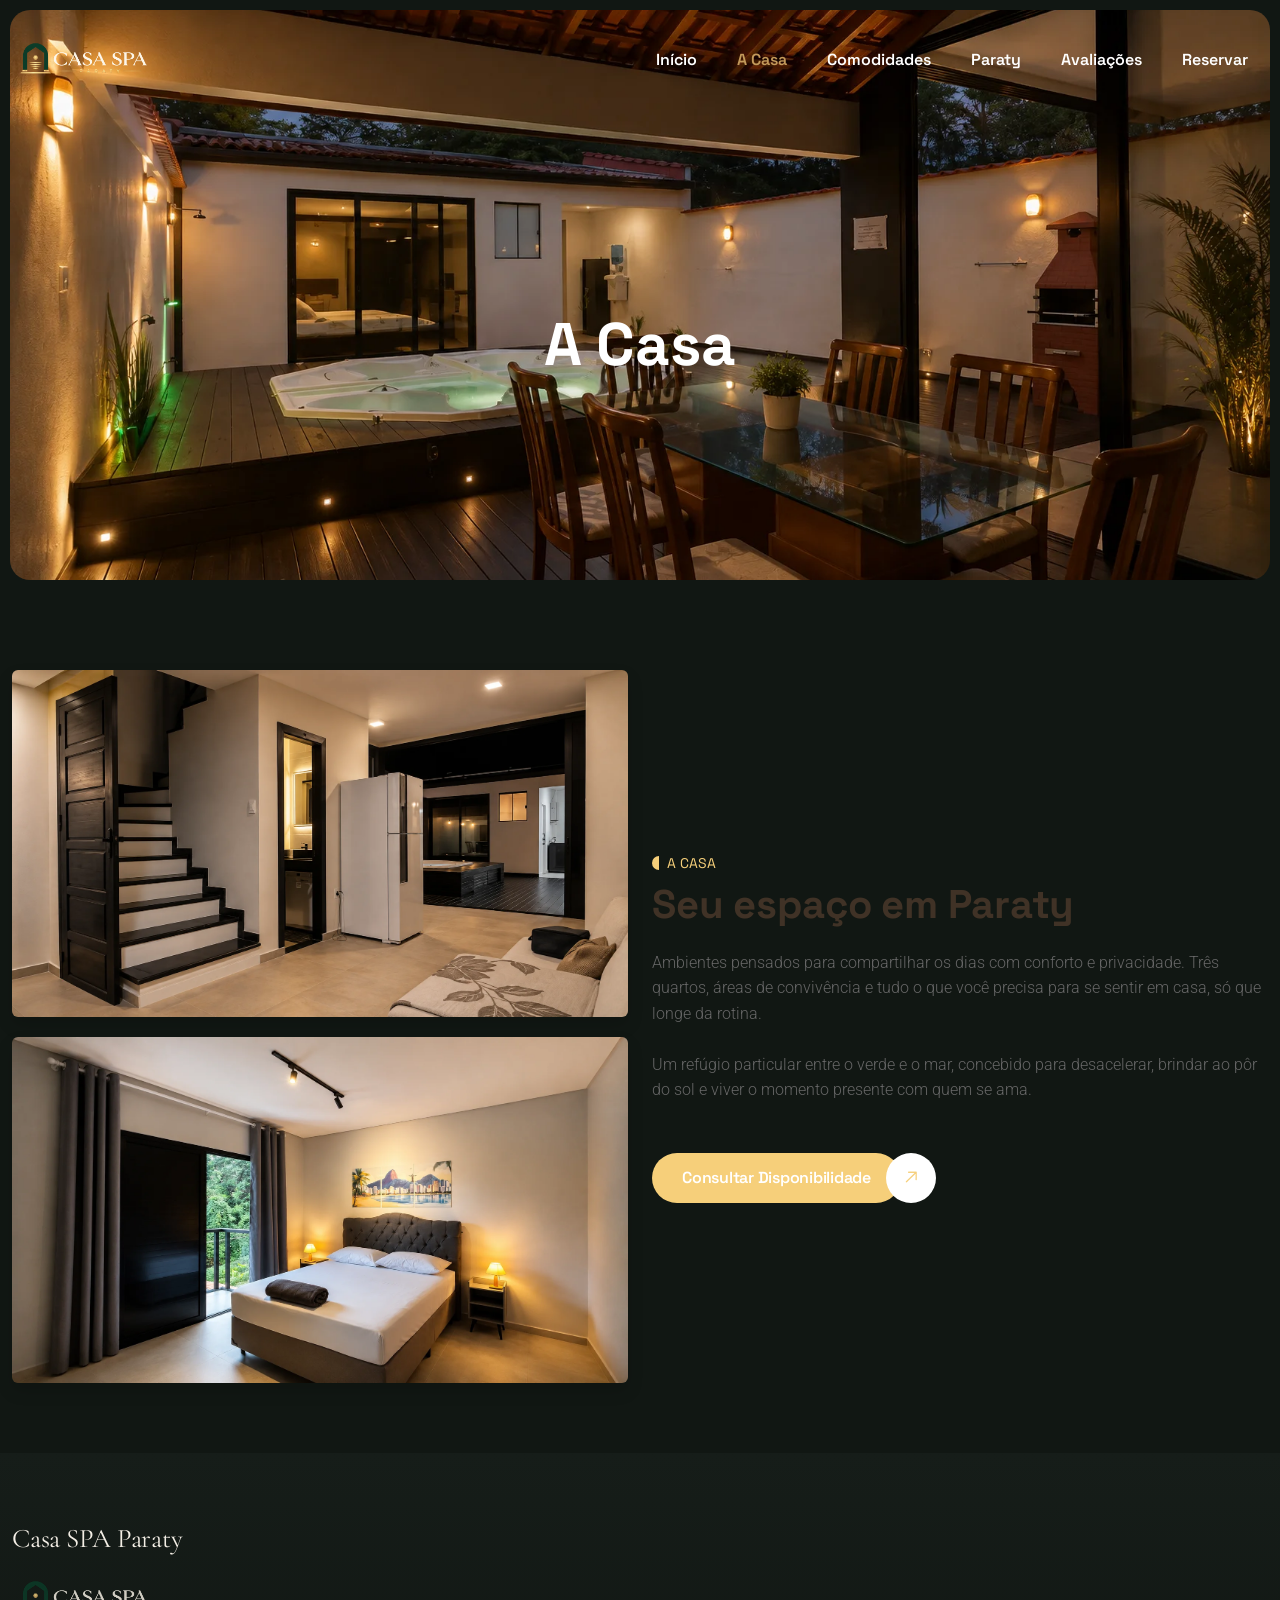
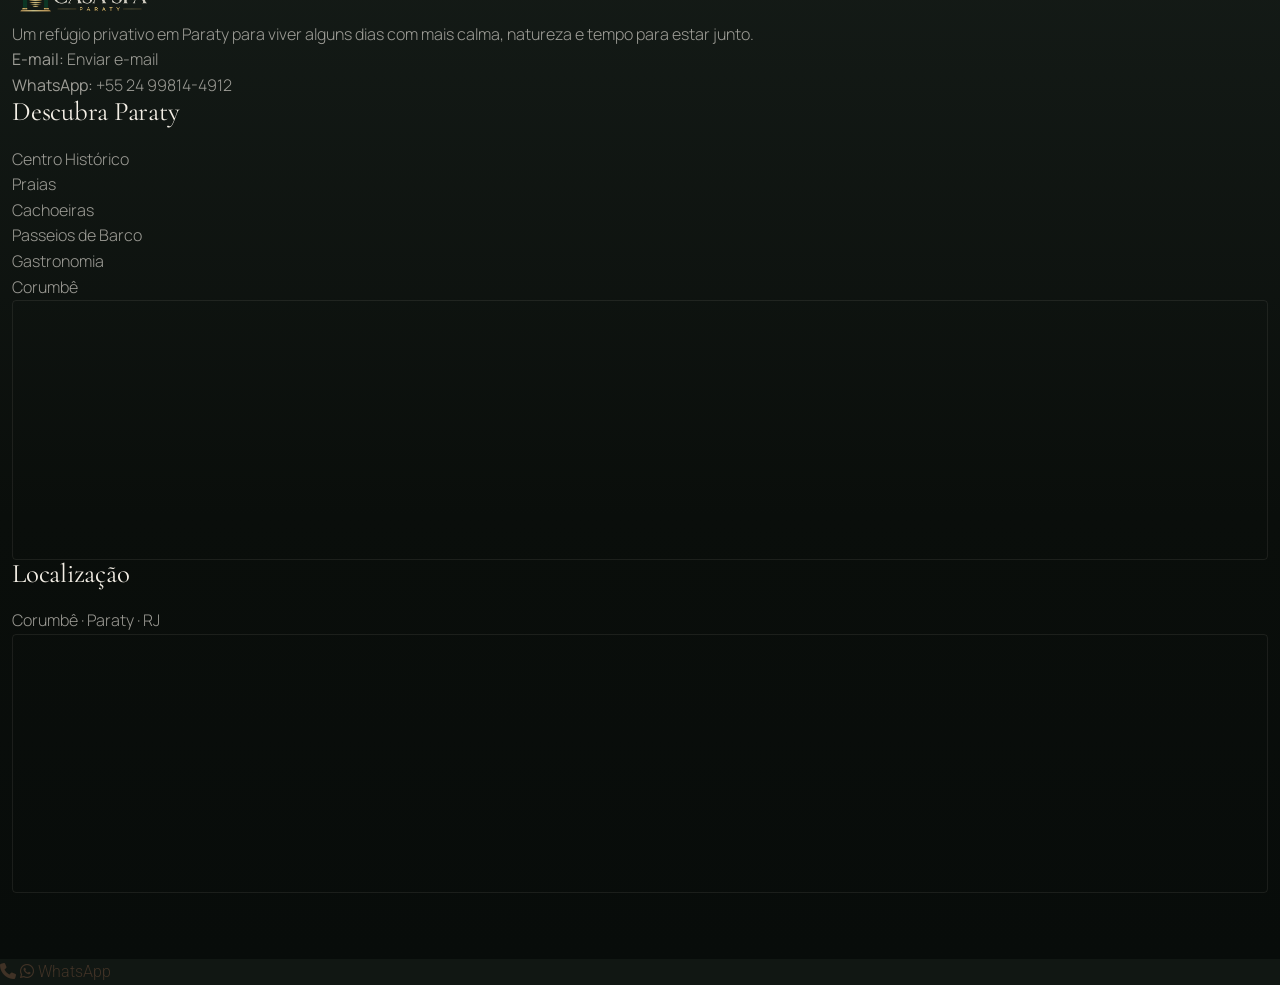
==== commit 5b4f54d8: "Fix logo size in header/footer, correct image paths" ====
--- a/about-us.html
+++ b/about-us.html
@@ -1,637 +1,1274 @@
-<!DOCTYPE html>
-<html class="no-js" lang="pt-BR">
-
-<head>
-    <meta charset="utf-8" />
-    <meta http-equiv="x-ua-compatible" content="ie=edge" />
-
-    <!-- Title -->
-    <title>A Casa | Casa SPA Paraty</title>
-
-    <!-- SEO Meta -->
-    <meta name="robots" content="index, follow" />
-    <meta name="description" content="Casa SPA Paraty" />
-    <meta name="keywords" content="Casa SPA Paraty" />
-
-    <meta name="author" content="Casa SPA Paraty" />
-
-    <meta property="og:site_name" content="Casa SPA Paraty">
-    <meta name="application-name" content="Casa SPA Paraty">
-
-    <script type="application/ld+json">
-        {
-            "@context": "https://schema.org",
-            "@type": "WebSite",
-            "name": "Casa SPA Paraty",
-            "alternateName": "Casa SPA Paraty",
-            "url": "https://www.gspllp.com/"
-        }
-    </script>
-
-    <!-- Mobile Meta -->
-    <meta name="viewport" content="width=device-width, initial-scale=1, shrink-to-fit=no" />
-
-    <!-- Favicons -->
-    <link rel="icon" type="image/x-icon" href="/favicon.ico">
-    <link rel="apple-touch-icon" sizes="180x180" href="/apple-touch-icon.png">
-    <link rel="icon" type="image/png" sizes="192x192" href="/android-chrome-192x192.png">
-    <link rel="icon" type="image/png" sizes="512x512" href="/android-chrome-512x512.png">
-
-    <!-- CSS Files -->
-    <link rel="stylesheet" href="css/bootstrap.min.css" />
-    <link rel="stylesheet" href="css/fontawesome.css" />
-    <link rel="stylesheet" href="css/flaticon.css" />
-    <link rel="stylesheet" href="css/pbminfotech-base-icons.css" />
-    <link rel="stylesheet" href="css/themify-icons.css" />
-    <link rel="stylesheet" href="css/swiper.min.css" />
-    <link rel="stylesheet" href="css/magnific-popup.css" />
-    <link rel="stylesheet" href="css/twentytwenty.css" />
-    <link rel="stylesheet" href="css/aos.css" />
-    <link rel="stylesheet" href="css/shortcode.css" />
-    <link rel="stylesheet" href="css/base.css" />
-    <link rel="stylesheet" href="css/style.css" />
-    <link rel="stylesheet" href="css/responsive.css" />
-    <link rel="stylesheet" href="css/marbella-index.css" />
-    <link rel="stylesheet" href="https://cdn.jsdelivr.net/npm/swiper@11/swiper-bundle.min.css" />
-
-    <!-- Font Awesome (icons) -->
-    <link href="https://cdnjs.cloudflare.com/ajax/libs/font-awesome/6.5.2/css/all.min.css" rel="stylesheet" />
-
-    <style>
-        @media (max-width: 767.98px) {
-            h2 {
-                line-height: 35px !important;
-            }
-        }
-
-        .pbmit-slider-one .swiper-horizontal>.swiper-pagination-bullets {
-            display: block;
-            width: 200px;
-            height: 0px;
-            line-height: 100px;
-            right: 0;
-            left: auto;
-            bottom: 0;
-            border-radius: 20px 0 0;
-            background-color: #fff;
-        }
-
-        @media (min-width: 1201px) {
-            .pbmit-slider-one .pbmit-slider-dots-corner {
-                position: absolute;
-                width: 200px;
-                height: 0px;
-                right: 0;
-                bottom: 0;
-                background-color: var(--pbmit-white-color);
-                display: block;
-                border-radius: 20px 0 0;
-                z-index: 1;
-            }
-        }
-
-        .pbmit-slider-one .pbmit-slider-item {
-            display: flex;
-            align-items: center;
-            height: 575px !important;
-            background-color: rgba(22, 29, 25, 0.22);
-        }
-
-        @media (max-width: 991px) {
-            .pbmit-slider-one .pbmit-slider-item {
-                display: flex;
-                align-items: center;
-                height: 365px !important;
-                background-color: rgba(22, 29, 25, 0.22);
-            }
-        }
-    </style>
-
-
-    <style>
-      .site-header .site-branding,
-      .header-style-1 .site-branding {
-        background-color: transparent !important;
-        background: transparent !important;
-        box-shadow: none !important;
-        border: none !important;
-        padding: 10px 0 !important;
-        border-radius: 0 !important;
-      }
-      .pbmit-sticky-corner {
-        display: none !important;
-      }
-      .site-header .site-branding img.site-logo {
-        display: block;
-        height: 52px;
-        width: auto;
-      }
-      @media (max-width: 768px) {
-        .site-header .site-branding img.site-logo {
-          height: 38px;
-        }
-      }
-    </style>
-    
-</head>
-
-<body>
-    <!-- page wrapper -->
-    <div class="page-wrapper" id="page">
-        <!-- Header Main Area -->
-
-        <style type="text/css">
-            @media (min-width: 1201px) {
-                .header-style-1 {
-                    position: relative;
-                    margin: 0px 0px 0;
-                }
-            }
-
-            .header-style-1 .site-branding {
-                border-radius: 0 0 20px;
-                position: relative;
-                padding: 0 0px;
-                margin-right: 20px;
-                background-color: var(--pbmit-white-color);
-            }
-
-            .pbmit-sticky-corner svg path {
-                fill: transparent;
-            }
-
-            .header-style-1 .site-branding {
-                border-radius: 0 0 20px;
-                position: relative;
-                padding: 15px 0px 0px 0px;
-                margin-right: 20px;
-                background-color: transparent !important;
-            }
-
-            .site-header .site-branding img.site-logo {
-                display: block;
-                height: 48px;
-                width: auto;
-                max-width: none;
-                max-height: none;
-            }
-
-            @media (max-width: 768px) {
-                .site-header .site-branding img.site-logo {
-                    height: 34px;
-                }
-            }
-        </style>
-
-
-        <header class="site-header header-style-1">
-            <div class="pbmit-header-overlay">
-                <div class="pbmit-main-header-area">
-                    <div class="container">
-                        <div class="pbmit-header-content d-flex justify-content-between align-items-center" style="background-color:;">
-                            <div class="pbmit-logo-button-area d-flex justify-content-between align-items-center">
-                                <div class="site-branding">
-                                    <div class="site-title">
-                                        <a href="index.html">
-											<img class="logo-img site-logo" src="images/brand/logo-casa-spa-branca.webp" alt="Casa SPA Paraty">
-										</a>
-                                    </div>
-                                    <div class="pbmit-sticky-corner  pbmit-top-right-corner">
-                                        <svg width="20" height="20" viewBox="0 0 20 20" fill="" xmlns="http://www.w3.org/2000/svg">
-										   	<path d="M20 20V0C20 16 16 20 0 20H20Z" fill="red"></path>
-										</svg>
-                                    </div>
-                                    <div class="pbmit-sticky-corner pbmit-bottom-left-corner">
-                                        <svg width="20" height="20" viewBox="0 0 20 20" fill="none" xmlns="http://www.w3.org/2000/svg">
-										   	<path d="M20 20V0C20 12 12 20 0 20H20Z" fill="red"></path>
-										</svg>
-                                    </div>
-                                </div>
-                                <!-- <div class="pbmit-button-box">
-									<div class="pbmit-header-button">
-										<a href="tel:+1(212)%20255-511">
-											<span class="pbmit-header-button-text-1">+1(212) 255-511</span>			
-											<span class="pbmit-header-button-text-2">tel:+1(212) 255-511</span>		
-										</a>
-									</div>
-								</div> -->
-                            </div>
-                            <div class="site-navigation">
-                                <nav class="main-menu navbar-expand-xl navbar-light">
-                                    <div class="navbar-header">
-                                        <!-- Toggle Button -->
-                                        <button class="navbar-toggler" type="button">
-											<i class="pbmit-base-icon-menu-1"></i>
-										</button>
-                                    </div>
-                                    <div class="pbmit-mobile-menu-bg"></div>
-                                    <div class="collapse navbar-collapse clearfix show" id="pbmit-menu">
-                                        <div class="pbmit-menu-wrap">
-                                            <span class="closepanel">
-												<svg class="qodef-svg--close qodef-m" xmlns="http://www.w3.org/2000/svg" width="20.163" height="20.163" viewBox="0 0 26.163 26.163">
-													<rect width="36" height="1" transform="translate(0.707) rotate(45)"></rect>
-													<rect width="36" height="1" transform="translate(0 25.456) rotate(-45)"></rect>
-												</svg>
-											</span>
-                                            <ul class="navigation clearfix">
-                                                <li class="">
-                                                    <a href="index.html">Início</a>
-                                                </li>
-
-                                                <li class="">
-                                                    <a href="about-us.html" style="color:var(--casa-champagne)">A Casa</a>
-                                                </li>
-
-                                                <li class="">
-                                                    <a href="marbella-farms-resort.html">Comodidades</a>
-                                                </li>
-
-                                                <li class="">
-                                                    <a href="marbella-suites.html">Paraty</a>
-                                                </li>
-
-                                                <!-- <li class="dropdown">
-											    <a href="gallery.html">Gallery</a>
-											  </li> -->
-
-                                                <li class="">
-                                                    <a href="#avaliacoes">Avaliações</a>
-                                                </li>
-
-                                                <li class="">
-                                                    <a href="contact-us.html">Reservar</a>
-                                                </li>
-                                            </ul>
-
-
-                                        </div>
-                                    </div>
-                                </nav>
-                            </div>
-                            <!-- <div class="pbmit-right-box d-flex align-items-center">
-							
-								<div class="pbmit-button-box-second">
-									<a class="pbmit-btn" href="contact-us.html">
-										<span class="pbmit-button-content-wrapper">
-											<span class="pbmit-button-text">Consultar Disponibilidade</span>
-										</span>
-									</a>
-								</div>
-							</div> -->
-                        </div>
-                    </div>
-                </div>
-            </div>
-
-        </header>
-        <!-- Header Main Area End Here -->
-
-        <!-- page content -->
-  <div class="page-content">
-
-    <!-- Inner Hero -->
-    <div class="pbmit-title-bar-wrapper" style="background-image: url('images/index/r1-exterior.webp'); background-size: cover; background-position: center;">
-      <div class="container">
-        <div class="pbmit-title-bar-content">
-          <div class="pbmit-title-bar-content-inner">
-            <div class="pbmit-tbar-title">
-              <h1 class="pbmit-tbar-title">A Casa</h1>
-            </div>
-          </div>
-        </div>
-      </div>
-    </div>
-    
-    <section class="section-md">
-      <div class="container">
-        <div class="row align-items-center">
-          <div class="col-lg-6">
-            <img src="images/mf-images/sala-02.webp" alt="Sala da Casa SPA" class="img-fluid rounded shadow" style="margin-bottom: 20px;">
-            <img src="images/ms-images/quarto2-01.webp" alt="Quarto Casa SPA" class="img-fluid rounded shadow">
-          </div>
-          <div class="col-lg-6 mt-4 mt-lg-0">
-            <h4 class="pbmit-subtitle">A Casa</h4>
-            <h2>Seu espaço em Paraty</h2>
-            <p>Ambientes pensados para compartilhar os dias com conforto e privacidade. Três quartos, áreas de convivência e tudo o que você precisa para se sentir em casa, só que longe da rotina.</p>
-            <p>Um refúgio particular entre o verde e o mar, concebido para desacelerar, brindar ao pôr do sol e viver o momento presente com quem se ama.</p>
-            <!-- REVISAR: confirmar história/conceito da casa com o proprietário -->
-            <br>
-            <a class="pbmit-btn pbmit-btn-global" href="https://wa.me/5524998144912" target="_blank">
-                <span>Consultar Disponibilidade</span>
-            </a>
-          </div>
-        </div>
-      </div>
-    </section>
-
-  </div>
-  <footer id="site-footer" class="footer-container">
-                                    <div class="container">
-                                        <div class="footer-row">
-                                            <!-- Left Section: Logo and Contact Info -->
-                                            <div class="footer-column">
-                                                <h3>Casa SPA Paraty</h3>
-                                                <div class="footer-logo">
-                                                    <img src="images/brand/logo-casa-spa-branca.webp" alt="Casa SPA Paraty" />
-                                                </div>
-                                                <ul>
-                                                    <!--<li><strong>Address:</strong> 📍 Grandeur Residency, Whitefields, Hitech City, Hyderabad, Telangana 500084.</li>-->
-                                                    <li>Um refúgio privativo em Paraty para viver alguns dias com mais calma, natureza e tempo para estar junto.</li>
-                                                    <li><strong>E-mail:</strong> <a href="mailto:marbellagroup8@gmail.com">Enviar e-mail</a></li>
-                                                    <li><strong>WhatsApp:</strong> <a href="tel:+5524998144912">+55 24 99814-4912</a></li>
-                                                </ul>
-
-                                                <!-- Social Links below phone number -->
-                                                <!--<div class="social-links">-->
-                                                <!--  <a href="#" target="_blank" title="Facebook"><i class="fab fa-facebook"></i></a>-->
-
-                                                <!--  <a href="#" target="_blank" title="Instagram"><i class="fab fa-instagram"></i></a>-->
-                                                <!--  <a href="#" target="_blank" title="Youtube"><i class="fab fa-youtube"></i></a> -->
-                                                <!--  <a href="#" target="_blank" title="Airbnb"><i class="fab fa-airbnb"></i></a>-->
-                                                <!--</div>-->
-                                            </div>
-
-                                            <!-- Middle Section: Map 1 -->
-                                            <div class="footer-column">
-                                                <h3>Descubra Paraty</h3>
-                                                <ul>
-                                                    <li>Centro Histórico</li>
-                                                    <li>Praias</li>
-                                                    <li>Cachoeiras</li>
-                                                    <li>Passeios de Barco</li>
-                                                    <li>Gastronomia</li>
-                                                    <li>Corumbê</li>
-                                                </ul>
-                                                <div class="footer-map-container">
-                                                    <div class="footer-map">
-                                                        <!-- Map 1 -->
-                                                        <iframe src="https://www.google.com/maps/embed?pb=!1m18!1m12!1m3!1d15238.673938895507!2d78.2175544855433!3d17.28326634630887!2m3!1f0!2f0!3f0!3m2!1i1024!2i768!4f13.1!3m3!1m2!1s0x3bcbc125d1fddf0b%3A0xe006a66b5512cf02!2sMarbella%20Farms%20and%20Resort!5e0!3m2!1sen!2sin!4v1761395819026!5m2!1sen!2sin"
-                                                            width="100%" height="250" style="border:0;" allowfullscreen="" loading="lazy" referrerpolicy="no-referrer-when-downgrade"></iframe>
-                                                    </div>
-                                                </div>
-                                            </div>
-
-                                            <!-- Right Section: Map 2 -->
-                                            <div class="footer-column">
-                                                <h3>Localização</h3>
-                                                <ul>
-                                                    <li>Corumbê · Paraty · RJ</li>
-                                                </ul>
-                                                <div class="footer-map-container">
-                                                    <div class="footer-map">
-                                                        <!-- Map 2 -->
-                                                        <iframe src="https://www.google.com/maps/embed?pb=!1m18!1m12!1m3!1d3806.093654209568!2d78.36706577369105!3d17.455231000850073!2m3!1f0!2f0!3f0!3m2!1i1024!2i768!4f13.1!3m3!1m2!1s0x3bcb930016ad3be7%3A0x9bb1ca2806a74cb1!2sMarbella%20Suites!5e0!3m2!1sen!2sin!4v1761395868880!5m2!1sen!2sin"
-                                                            width="100%" height="250" style="border:0;" allowfullscreen="" loading="lazy" referrerpolicy="no-referrer-when-downgrade"></iframe>
-                                                    </div>
-                                                </div>
-                                            </div>
-                                        </div>
-                                    </div>
-                                </footer>
-
-                                <!-- Call button -->
-                                <a href="tel:+5524998144912" class="wild-float-call">
-                                    <!-- <i class="fas fa-phone-alt"></i> -->
-                                    <i class="fas fa-phone"></i>
-                                    <!--<span>Call Now</span>-->
-                                </a>
-
-                                <!-- WhatsApp button -->
-                                <a href="https://wa.me/5524998144912" target="_blank" class="wild-float-whatsapp">
-          <i class="fab fa-whatsapp"></i>
-          <span>WhatsApp</span>
-        </a>
-                                <!-- footer End -->
-                            </div>
-                            <!-- page wrapper End -->
-
-                            <!-- Search Box Start Here -->
-                            <div class="pbmit-search-overlay">
-                                <div class="pbmit-icon-close">
-                                    <svg class="qodef-svg--close qodef-m" xmlns="http://www.w3.org/2000/svg" width="28.163" height="28.163" viewBox="0 0 26.163 26.163">
-          <rect
-            width="36"
-            height="1"
-            transform="translate(0.707) rotate(45)"
-          ></rect>
-          <rect
-            width="36"
-            height="1"
-            transform="translate(0 25.456) rotate(-45)"
-          ></rect>
-        </svg>
-                                </div>
-                                <div class="pbmit-search-outer">
-                                    <form class="pbmit-site-searchform">
-                                        <input type="search" class="form-control field searchform-s" name="s" placeholder="Search …" />
-                                        <button type="submit"></button>
-                                    </form>
-                                </div>
-                            </div>
-                            <!-- Search Box End Here -->
-                            <!-- Scroll To Top -->
-                            <div class="pbmit-progress-wrap" style="display: none;">
-                                <svg class="pbmit-progress-circle svg-content" width="100%" height="100%" viewBox="-1 -1 102 102">
-        <path d="M50,1 a49,49 0 0,1 0,98 a49,49 0 0,1 0,-98"></path>
-      </svg>
-                            </div>
-                            <!-- Scroll To Top End -->
-
-                            <!-- jQuery JS -->
-                            <script data-cfasync="false" src="../cdn-cgi/scripts/5c5dd728/cloudflare-static/email-decode.min.js"></script>
-                            <script src="js/jquery.min.js"></script>
-                            <!-- Popper JS -->
-                            <script src="js/popper.min.js"></script>
-                            <!-- Bootstrap JS -->
-                            <script src="js/bootstrap.min.js"></script>
-                            <!-- jquery Waypoints JS -->
-                            <script src="js/jquery.waypoints.min.js"></script>
-                            <!-- jquery Appear JS -->
-                            <script src="js/jquery.appear.js"></script>
-                            <!-- Numinate JS -->
-                            <script src="js/numinate.min.js"></script>
-                            <!-- Slick JS -->
-                            <script src="js/swiper.min.js"></script>
-                            <!-- Magnific JS -->
-                            <script src="js/jquery.magnific-popup.min.js"></script>
-                            <!-- Circle Progress JS -->
-                            <script src="js/circle-progress.js"></script>
-                            <!-- countdown JS -->
-                            <script src="js/jquery.countdown.min.js"></script>
-                            <!-- AOS -->
-                            <script src="js/aos.js"></script>
-                            <!-- GSAP -->
-                            <script src="js/gsap.js"></script>
-                            <script src="js/casa-stats.js"></script>
-                            <!-- Scroll Trigger -->
-                            <script src="js/ScrollTrigger.js"></script>
-                            <!-- Split Text -->
-                            <script src="js/SplitText.js"></script>
-                            <!-- Magnetic -->
-                            <script src="js/magnetic.js"></script>
-                            <!-- Morphext JS -->
-                            <script src="js/morphext.min.js"></script>
-                            <script src="js/popper.min.js"></script>
-                            <!-- GSAP Animation -->
-                            <script src="js/gsap-animation.js"></script>
-                            <!-- Twentytwenty JS -->
-                            <script src="js/jquery.event.move.js"></script>
-                            <script src="js/jquery.twentytwenty.js"></script>
-                            <!-- Scripts JS -->
-                            <script src="js/scripts.js"></script>
-                            <script>
-                                (function() {
-                                    function c() {
-                                        var b = a.contentDocument || a.contentWindow.document;
-                                        if (b) {
-                                            var d = b.createElement("script");
-                                            d.innerHTML =
-                                                "window.__CF$cv$params={r:'93bed8f929113ae5',t:'MTc0NjYwMTMwMy4wMDAwMDA='};var a=document.createElement('script');a.nonce='';a.src='../cdn-cgi/challenge-platform/h/b/scripts/jsd/701fd2559006/maind41d.js';document.getElementsByTagName('head')[0].appendChild(a);";
-                                            b.getElementsByTagName("head")[0].appendChild(d);
-                                        }
-                                    }
-                                    if (document.body) {
-                                        var a = document.createElement("iframe");
-                                        a.height = 1;
-                                        a.width = 1;
-                                        a.style.position = "absolute";
-                                        a.style.top = 0;
-                                        a.style.left = 0;
-                                        a.style.border = "none";
-                                        a.style.visibility = "hidden";
-                                        document.body.appendChild(a);
-                                        if ("loading" !== document.readyState) c();
-                                        else if (window.addEventListener)
-                                            document.addEventListener("DOMContentLoaded", c);
-                                        else {
-                                            var e = document.onreadystatechange || function() {};
-                                            document.onreadystatechange = function(b) {
-                                                e(b);
-                                                "loading" !== document.readyState &&
-                                                    ((document.onreadystatechange = e), c());
-                                            };
-                                        }
-                                    }
-                                })();
-                            </script>
-                            <script defer src="https://static.cloudflareinsights.com/beacon.min.js/vcd15cbe7772f49c399c6a5babf22c1241717689176015" integrity="sha512-ZpsOmlRQV6y907TI0dKBHq9Md29nnaEIPlkf84rnaERnq6zvWvPUqr2ft8M1aS28oN72PdrCzSjY4U6VaAw1EQ==" data-cf-beacon='{"rayId":"93bed8f929113ae5","version":"2025.4.0-1-g37f21b1","serverTiming":{"name":{"cfExtPri":true,"cfL4":true,"cfSpeedBrain":true,"cfCacheStatus":true}},"token":"125856bf84ab44059737e93b01aa0fef","b":1}'
-                                crossorigin="anonymous"></script>
-                            <script>
-                                const tabs = document.querySelectorAll(".ss-tabs li");
-                                const items = document.querySelectorAll(".s-s-item");
-                                const popup = document.getElementById("popup");
-                                const popupImg = document.getElementById("popup-img");
-                                const closeBtn = document.getElementById("close");
-                                const nextBtn = document.getElementById("next");
-                                const prevBtn = document.getElementById("prev");
-
-                                let currentIndex = 0;
-                                let galleryImages = [];
-
-                                // Tab filter
-                                tabs.forEach((tab) => {
-                                    tab.addEventListener("click", () => {
-                                        tabs.forEach((t) => t.classList.remove("active"));
-                                        tab.classList.add("active");
-
-                                        let filter = tab.getAttribute("data-filter");
-                                        galleryImages = [];
-
-                                        items.forEach((item, index) => {
-                                            if (filter === "all" || item.classList.contains(filter)) {
-                                                item.style.display = "block";
-                                                galleryImages.push(item.querySelector("img").src);
-                                            } else {
-                                                item.style.display = "none";
-                                            }
-                                        });
-                                    });
-                                });
-
-                                // Default load all images
-                                galleryImages = Array.from(items).map(
-                                    (item) => item.querySelector("img").src,
-                                );
-
-                                // Open popup
-                                items.forEach((item, index) => {
-                                    item.addEventListener("click", () => {
-                                        popup.classList.add("active");
-                                        popupImg.src = item.querySelector("img").src;
-                                        currentIndex = galleryImages.indexOf(popupImg.src);
-                                    });
-                                });
-
-                                // Close popup
-                                closeBtn.addEventListener("click", () => {
-                                    popup.classList.remove("active");
-                                });
-
-                                // Next & Prev
-                                nextBtn.addEventListener("click", () => {
-                                    currentIndex = (currentIndex + 1) % galleryImages.length;
-                                    popupImg.src = galleryImages[currentIndex];
-                                });
-
-                                prevBtn.addEventListener("click", () => {
-                                    currentIndex =
-                                        (currentIndex - 1 + galleryImages.length) % galleryImages.length;
-                                    popupImg.src = galleryImages[currentIndex];
-                                });
-
-                                // Close on background click
-                                popup.addEventListener("click", (e) => {
-                                    if (e.target === popup) popup.classList.remove("active");
-                                });
-                            </script>
-
-                            <script src="https://cdn.jsdelivr.net/npm/swiper@11/swiper-bundle.min.js"></script>
-                            <script>
-                                // Swiper init
-                                const eventsSwiper = new Swiper(".events-swiper", {
-                                    loop: true,
-                                    speed: 800,
-                                    spaceBetween: 10,
-                                    centeredSlides: true,
-                                    autoplay: {
-                                        delay: 2800,
-                                        disableOnInteraction: false,
-                                    },
-                                    pagination: {
-                                        el: ".events-swiper .swiper-pagination",
-                                        clickable: true,
-                                    },
-                                    navigation: {
-                                        nextEl: ".events-swiper .swiper-button-next",
-                                        prevEl: ".events-swiper .swiper-button-prev",
-                                    },
-                                    // Make images adapt smoothly on resize
-                                    observer: true,
-                                    observeParents: true,
-                                });
-                            </script>
-                            <script>
-                                document.addEventListener("DOMContentLoaded", function() {
-                                    document
-                                        .querySelectorAll(".msc-image-slider")
-                                        .forEach(function(slider) {
-                                            new Swiper(slider, {
-                                                loop: true,
-                                                speed: 900,
-                                                autoplay: {
-                                                    delay: 2500,
-                                                    disableOnInteraction: false,
-                                                },
-                                                slidesPerView: 1,
-                                                spaceBetween: 0,
-                                                pagination: {
-                                                    el: slider.querySelector(".msc-slider-pagination"),
-                                                    clickable: true,
-                                                },
-                                            });
-                                        });
-                                });
-                            </script>
-</body>
-
-</html>
+<!DOCTYPE html>+
+<html class="no-js" lang="pt-BR">+
++
+<head>+
+    <meta charset="utf-8" />+
+    <meta http-equiv="x-ua-compatible" content="ie=edge" />+
++
+    <!-- Title -->+
+    <title>A Casa | Casa SPA Paraty</title>+
++
+    <!-- SEO Meta -->+
+    <meta name="robots" content="index, follow" />+
+    <meta name="description" content="Casa SPA Paraty" />+
+    <meta name="keywords" content="Casa SPA Paraty" />+
++
+    <meta name="author" content="Casa SPA Paraty" />+
++
+    <meta property="og:site_name" content="Casa SPA Paraty">+
+    <meta name="application-name" content="Casa SPA Paraty">+
++
+    <script type="application/ld+json">+
+        {+
+            "@context": "https://schema.org",+
+            "@type": "WebSite",+
+            "name": "Casa SPA Paraty",+
+            "alternateName": "Casa SPA Paraty",+
+            "url": "https://www.gspllp.com/"+
+        }+
+    </script>+
++
+    <!-- Mobile Meta -->+
+    <meta name="viewport" content="width=device-width, initial-scale=1, shrink-to-fit=no" />+
++
+    <!-- Favicons -->+
+    <link rel="icon" type="image/x-icon" href="/favicon.ico">+
+    <link rel="apple-touch-icon" sizes="180x180" href="/apple-touch-icon.png">+
+    <link rel="icon" type="image/png" sizes="192x192" href="/android-chrome-192x192.png">+
+    <link rel="icon" type="image/png" sizes="512x512" href="/android-chrome-512x512.png">+
++
+    <!-- CSS Files -->+
+    <link rel="stylesheet" href="css/bootstrap.min.css" />+
+    <link rel="stylesheet" href="css/fontawesome.css" />+
+    <link rel="stylesheet" href="css/flaticon.css" />+
+    <link rel="stylesheet" href="css/pbminfotech-base-icons.css" />+
+    <link rel="stylesheet" href="css/themify-icons.css" />+
+    <link rel="stylesheet" href="css/swiper.min.css" />+
+    <link rel="stylesheet" href="css/magnific-popup.css" />+
+    <link rel="stylesheet" href="css/twentytwenty.css" />+
+    <link rel="stylesheet" href="css/aos.css" />+
+    <link rel="stylesheet" href="css/shortcode.css" />+
+    <link rel="stylesheet" href="css/base.css" />+
+    <link rel="stylesheet" href="css/style.css" />+
+    <link rel="stylesheet" href="css/responsive.css" />+
+    <link rel="stylesheet" href="css/marbella-index.css" />+
+    <link rel="stylesheet" href="https://cdn.jsdelivr.net/npm/swiper@11/swiper-bundle.min.css" />+
++
+    <!-- Font Awesome (icons) -->+
+    <link href="https://cdnjs.cloudflare.com/ajax/libs/font-awesome/6.5.2/css/all.min.css" rel="stylesheet" />+
++
+    <style>+
+        @media (max-width: 767.98px) {+
+            h2 {+
+                line-height: 35px !important;+
+            }+
+        }+
++
+        .pbmit-slider-one .swiper-horizontal>.swiper-pagination-bullets {+
+            display: block;+
+            width: 200px;+
+            height: 0px;+
+            line-height: 100px;+
+            right: 0;+
+            left: auto;+
+            bottom: 0;+
+            border-radius: 20px 0 0;+
+            background-color: #fff;+
+        }+
++
+        @media (min-width: 1201px) {+
+            .pbmit-slider-one .pbmit-slider-dots-corner {+
+                position: absolute;+
+                width: 200px;+
+                height: 0px;+
+                right: 0;+
+                bottom: 0;+
+                background-color: var(--pbmit-white-color);+
+                display: block;+
+                border-radius: 20px 0 0;+
+                z-index: 1;+
+            }+
+        }+
++
+        .pbmit-slider-one .pbmit-slider-item {+
+            display: flex;+
+            align-items: center;+
+            height: 575px !important;+
+            background-color: rgba(22, 29, 25, 0.22);+
+        }+
++
+        @media (max-width: 991px) {+
+            .pbmit-slider-one .pbmit-slider-item {+
+                display: flex;+
+                align-items: center;+
+                height: 365px !important;+
+                background-color: rgba(22, 29, 25, 0.22);+
+            }+
+        }+
+    </style>+
++
++
+    <style>+
+      .site-header .site-branding,+
+      .header-style-1 .site-branding {+
+        background-color: transparent !important;+
+        background: transparent !important;+
+        box-shadow: none !important;+
+        border: none !important;+
+        padding: 10px 0 !important;+
+        border-radius: 0 !important;+
+      }+
+      .pbmit-sticky-corner {+
+        display: none !important;+
+      }+
+      .site-header .site-branding img.site-logo {+
+        display: block;+
+        height: 52px;+
+        width: auto;+
+      }+
+      @media (max-width: 768px) {+
+        .site-header .site-branding img.site-logo {+
+          height: 38px;+
+        }+
+      }+
+    </style>+
+    +
+</head>+
++
+<body>+
+    <!-- page wrapper -->+
+    <div class="page-wrapper" id="page">+
+        <!-- Header Main Area -->+
++
+        <style type="text/css">+
+            @media (min-width: 1201px) {+
+                .header-style-1 {+
+                    position: relative;+
+                    margin: 0px 0px 0;+
+                }+
+            }+
++
+            .header-style-1 .site-branding {+
+                border-radius: 0 0 20px;+
+                position: relative;+
+                padding: 0 0px;+
+                margin-right: 20px;+
+                background-color: var(--pbmit-white-color);+
+            }+
++
+            .pbmit-sticky-corner svg path {+
+                fill: transparent;+
+            }+
++
+            .header-style-1 .site-branding {+
+                border-radius: 0 0 20px;+
+                position: relative;+
+                padding: 15px 0px 0px 0px;+
+                margin-right: 20px;+
+                background-color: transparent !important;+
+            }+
++
+            .site-header .site-branding img.site-logo {+
+                display: block;+
+                height: 48px;+
+                width: auto;+
+                max-width: none;+
+                max-height: none;+
+            }+
++
+            @media (max-width: 768px) {+
+                .site-header .site-branding img.site-logo {+
+                    height: 34px;+
+                }+
+            }+
+        </style>+
++
++
+        <header class="site-header header-style-1">+
+            <div class="pbmit-header-overlay">+
+                <div class="pbmit-main-header-area">+
+                    <div class="container">+
+                        <div class="pbmit-header-content d-flex justify-content-between align-items-center" style="background-color:;">+
+                            <div class="pbmit-logo-button-area d-flex justify-content-between align-items-center">+
+                                <div class="site-branding">+
+                                    <div class="site-title">+
+                                        <a href="index.html">+
+											<img class="logo-img site-logo" src="images/brand/logo-casa-spa-branca.webp" alt="Casa SPA Paraty">+
+										</a>+
+                                    </div>+
+                                    <div class="pbmit-sticky-corner  pbmit-top-right-corner">+
+                                        <svg width="20" height="20" viewBox="0 0 20 20" fill="" xmlns="http://www.w3.org/2000/svg">+
+										   	<path d="M20 20V0C20 16 16 20 0 20H20Z" fill="red"></path>+
+										</svg>+
+                                    </div>+
+                                    <div class="pbmit-sticky-corner pbmit-bottom-left-corner">+
+                                        <svg width="20" height="20" viewBox="0 0 20 20" fill="none" xmlns="http://www.w3.org/2000/svg">+
+										   	<path d="M20 20V0C20 12 12 20 0 20H20Z" fill="red"></path>+
+										</svg>+
+                                    </div>+
+                                </div>+
+                                <!-- <div class="pbmit-button-box">+
+									<div class="pbmit-header-button">+
+										<a href="tel:+1(212)%20255-511">+
+											<span class="pbmit-header-button-text-1">+1(212) 255-511</span>			+
+											<span class="pbmit-header-button-text-2">tel:+1(212) 255-511</span>		+
+										</a>+
+									</div>+
+								</div> -->+
+                            </div>+
+                            <div class="site-navigation">+
+                                <nav class="main-menu navbar-expand-xl navbar-light">+
+                                    <div class="navbar-header">+
+                                        <!-- Toggle Button -->+
+                                        <button class="navbar-toggler" type="button">+
+											<i class="pbmit-base-icon-menu-1"></i>+
+										</button>+
+                                    </div>+
+                                    <div class="pbmit-mobile-menu-bg"></div>+
+                                    <div class="collapse navbar-collapse clearfix show" id="pbmit-menu">+
+                                        <div class="pbmit-menu-wrap">+
+                                            <span class="closepanel">+
+												<svg class="qodef-svg--close qodef-m" xmlns="http://www.w3.org/2000/svg" width="20.163" height="20.163" viewBox="0 0 26.163 26.163">+
+													<rect width="36" height="1" transform="translate(0.707) rotate(45)"></rect>+
+													<rect width="36" height="1" transform="translate(0 25.456) rotate(-45)"></rect>+
+												</svg>+
+											</span>+
+                                            <ul class="navigation clearfix">+
+                                                <li class="">+
+                                                    <a href="index.html">Início</a>+
+                                                </li>+
++
+                                                <li class="">+
+                                                    <a href="about-us.html" style="color:var(--casa-champagne)">A Casa</a>+
+                                                </li>+
++
+                                                <li class="">+
+                                                    <a href="marbella-farms-resort.html">Comodidades</a>+
+                                                </li>+
++
+                                                <li class="">+
+                                                    <a href="marbella-suites.html">Paraty</a>+
+                                                </li>+
++
+                                                <!-- <li class="dropdown">+
+											    <a href="gallery.html">Gallery</a>+
+											  </li> -->+
++
+                                                <li class="">+
+                                                    <a href="#avaliacoes">Avaliações</a>+
+                                                </li>+
++
+                                                <li class="">+
+                                                    <a href="contact-us.html">Reservar</a>+
+                                                </li>+
+                                            </ul>+
++
++
+                                        </div>+
+                                    </div>+
+                                </nav>+
+                            </div>+
+                            <!-- <div class="pbmit-right-box d-flex align-items-center">+
+							+
+								<div class="pbmit-button-box-second">+
+									<a class="pbmit-btn" href="contact-us.html">+
+										<span class="pbmit-button-content-wrapper">+
+											<span class="pbmit-button-text">Consultar Disponibilidade</span>+
+										</span>+
+									</a>+
+								</div>+
+							</div> -->+
+                        </div>+
+                    </div>+
+                </div>+
+            </div>+
++
+        </header>+
+        <!-- Header Main Area End Here -->+
++
+        <!-- page content -->+
+  <div class="page-content">+
++
+    <!-- Inner Hero -->+
+    <div class="pbmit-title-bar-wrapper" style="background-image: url('images/index/r1-exterior.webp'); background-size: cover; background-position: center;">+
+      <div class="container">+
+        <div class="pbmit-title-bar-content">+
+          <div class="pbmit-title-bar-content-inner">+
+            <div class="pbmit-tbar-title">+
+              <h1 class="pbmit-tbar-title">A Casa</h1>+
+            </div>+
+          </div>+
+        </div>+
+      </div>+
+    </div>+
+    +
+    <section class="section-md">+
+      <div class="container">+
+        <div class="row align-items-center">+
+          <div class="col-lg-6">+
+            <img src="images/mf-images/sala-02.webp" alt="Sala da Casa SPA" class="img-fluid rounded shadow" style="margin-bottom: 20px;">+
+            <img src="images/mf-images/quarto-02.webp" alt="Quarto Casa SPA" class="img-fluid rounded shadow">+
+          </div>+
+          <div class="col-lg-6 mt-4 mt-lg-0">+
+            <h4 class="pbmit-subtitle">A Casa</h4>+
+            <h2>Seu espaço em Paraty</h2>+
+            <p>Ambientes pensados para compartilhar os dias com conforto e privacidade. Três quartos, áreas de convivência e tudo o que você precisa para se sentir em casa, só que longe da rotina.</p>+
+            <p>Um refúgio particular entre o verde e o mar, concebido para desacelerar, brindar ao pôr do sol e viver o momento presente com quem se ama.</p>+
+            <!-- REVISAR: confirmar história/conceito da casa com o proprietário -->+
+            <br>+
+            <a class="pbmit-btn pbmit-btn-global" href="https://wa.me/5524998144912" target="_blank">+
+                <span>Consultar Disponibilidade</span>+
+            </a>+
+          </div>+
+        </div>+
+      </div>+
+    </section>+
++
+  </div>+
+  <footer id="site-footer" class="footer-container">+
+                                    <div class="container">+
+                                        <div class="footer-row">+
+                                            <!-- Left Section: Logo and Contact Info -->+
+                                            <div class="footer-column">+
+                                                <h3>Casa SPA Paraty</h3>+
+                                                <div class="footer-logo">+
+                                                    <img src="images/brand/logo-casa-spa-branca.webp" alt="Casa SPA Paraty" />+
+                                                </div>+
+                                                <ul>+
+                                                    <!--<li><strong>Address:</strong> 📍 Grandeur Residency, Whitefields, Hitech City, Hyderabad, Telangana 500084.</li>-->+
+                                                    <li>Um refúgio privativo em Paraty para viver alguns dias com mais calma, natureza e tempo para estar junto.</li>+
+                                                    <li><strong>E-mail:</strong> <a href="mailto:marbellagroup8@gmail.com">Enviar e-mail</a></li>+
+                                                    <li><strong>WhatsApp:</strong> <a href="tel:+5524998144912">+55 24 99814-4912</a></li>+
+                                                </ul>+
++
+                                                <!-- Social Links below phone number -->+
+                                                <!--<div class="social-links">-->+
+                                                <!--  <a href="#" target="_blank" title="Facebook"><i class="fab fa-facebook"></i></a>-->+
++
+                                                <!--  <a href="#" target="_blank" title="Instagram"><i class="fab fa-instagram"></i></a>-->+
+                                                <!--  <a href="#" target="_blank" title="Youtube"><i class="fab fa-youtube"></i></a> -->+
+                                                <!--  <a href="#" target="_blank" title="Airbnb"><i class="fab fa-airbnb"></i></a>-->+
+                                                <!--</div>-->+
+                                            </div>+
++
+                                            <!-- Middle Section: Map 1 -->+
+                                            <div class="footer-column">+
+                                                <h3>Descubra Paraty</h3>+
+                                                <ul>+
+                                                    <li>Centro Histórico</li>+
+                                                    <li>Praias</li>+
+                                                    <li>Cachoeiras</li>+
+                                                    <li>Passeios de Barco</li>+
+                                                    <li>Gastronomia</li>+
+                                                    <li>Corumbê</li>+
+                                                </ul>+
+                                                <div class="footer-map-container">+
+                                                    <div class="footer-map">+
+                                                        <!-- Map 1 -->+
+                                                        <iframe src="https://www.google.com/maps/embed?pb=!1m18!1m12!1m3!1d15238.673938895507!2d78.2175544855433!3d17.28326634630887!2m3!1f0!2f0!3f0!3m2!1i1024!2i768!4f13.1!3m3!1m2!1s0x3bcbc125d1fddf0b%3A0xe006a66b5512cf02!2sMarbella%20Farms%20and%20Resort!5e0!3m2!1sen!2sin!4v1761395819026!5m2!1sen!2sin"+
+                                                            width="100%" height="250" style="border:0;" allowfullscreen="" loading="lazy" referrerpolicy="no-referrer-when-downgrade"></iframe>+
+                                                    </div>+
+                                                </div>+
+                                            </div>+
++
+                                            <!-- Right Section: Map 2 -->+
+                                            <div class="footer-column">+
+                                                <h3>Localização</h3>+
+                                                <ul>+
+                                                    <li>Corumbê · Paraty · RJ</li>+
+                                                </ul>+
+                                                <div class="footer-map-container">+
+                                                    <div class="footer-map">+
+                                                        <!-- Map 2 -->+
+                                                        <iframe src="https://www.google.com/maps/embed?pb=!1m18!1m12!1m3!1d3806.093654209568!2d78.36706577369105!3d17.455231000850073!2m3!1f0!2f0!3f0!3m2!1i1024!2i768!4f13.1!3m3!1m2!1s0x3bcb930016ad3be7%3A0x9bb1ca2806a74cb1!2sMarbella%20Suites!5e0!3m2!1sen!2sin!4v1761395868880!5m2!1sen!2sin"+
+                                                            width="100%" height="250" style="border:0;" allowfullscreen="" loading="lazy" referrerpolicy="no-referrer-when-downgrade"></iframe>+
+                                                    </div>+
+                                                </div>+
+                                            </div>+
+                                        </div>+
+                                    </div>+
+                                </footer>+
++
+                                <!-- Call button -->+
+                                <a href="tel:+5524998144912" class="wild-float-call">+
+                                    <!-- <i class="fas fa-phone-alt"></i> -->+
+                                    <i class="fas fa-phone"></i>+
+                                    <!--<span>Call Now</span>-->+
+                                </a>+
++
+                                <!-- WhatsApp button -->+
+                                <a href="https://wa.me/5524998144912" target="_blank" class="wild-float-whatsapp">+
+          <i class="fab fa-whatsapp"></i>+
+          <span>WhatsApp</span>+
+        </a>+
+                                <!-- footer End -->+
+                            </div>+
+                            <!-- page wrapper End -->+
++
+                            <!-- Search Box Start Here -->+
+                            <div class="pbmit-search-overlay">+
+                                <div class="pbmit-icon-close">+
+                                    <svg class="qodef-svg--close qodef-m" xmlns="http://www.w3.org/2000/svg" width="28.163" height="28.163" viewBox="0 0 26.163 26.163">+
+          <rect+
+            width="36"+
+            height="1"+
+            transform="translate(0.707) rotate(45)"+
+          ></rect>+
+          <rect+
+            width="36"+
+            height="1"+
+            transform="translate(0 25.456) rotate(-45)"+
+          ></rect>+
+        </svg>+
+                                </div>+
+                                <div class="pbmit-search-outer">+
+                                    <form class="pbmit-site-searchform">+
+                                        <input type="search" class="form-control field searchform-s" name="s" placeholder="Search …" />+
+                                        <button type="submit"></button>+
+                                    </form>+
+                                </div>+
+                            </div>+
+                            <!-- Search Box End Here -->+
+                            <!-- Scroll To Top -->+
+                            <div class="pbmit-progress-wrap" style="display: none;">+
+                                <svg class="pbmit-progress-circle svg-content" width="100%" height="100%" viewBox="-1 -1 102 102">+
+        <path d="M50,1 a49,49 0 0,1 0,98 a49,49 0 0,1 0,-98"></path>+
+      </svg>+
+                            </div>+
+                            <!-- Scroll To Top End -->+
++
+                            <!-- jQuery JS -->+
+                            <script data-cfasync="false" src="../cdn-cgi/scripts/5c5dd728/cloudflare-static/email-decode.min.js"></script>+
+                            <script src="js/jquery.min.js"></script>+
+                            <!-- Popper JS -->+
+                            <script src="js/popper.min.js"></script>+
+                            <!-- Bootstrap JS -->+
+                            <script src="js/bootstrap.min.js"></script>+
+                            <!-- jquery Waypoints JS -->+
+                            <script src="js/jquery.waypoints.min.js"></script>+
+                            <!-- jquery Appear JS -->+
+                            <script src="js/jquery.appear.js"></script>+
+                            <!-- Numinate JS -->+
+                            <script src="js/numinate.min.js"></script>+
+                            <!-- Slick JS -->+
+                            <script src="js/swiper.min.js"></script>+
+                            <!-- Magnific JS -->+
+                            <script src="js/jquery.magnific-popup.min.js"></script>+
+                            <!-- Circle Progress JS -->+
+                            <script src="js/circle-progress.js"></script>+
+                            <!-- countdown JS -->+
+                            <script src="js/jquery.countdown.min.js"></script>+
+                            <!-- AOS -->+
+                            <script src="js/aos.js"></script>+
+                            <!-- GSAP -->+
+                            <script src="js/gsap.js"></script>+
+                            <script src="js/casa-stats.js"></script>+
+                            <!-- Scroll Trigger -->+
+                            <script src="js/ScrollTrigger.js"></script>+
+                            <!-- Split Text -->+
+                            <script src="js/SplitText.js"></script>+
+                            <!-- Magnetic -->+
+                            <script src="js/magnetic.js"></script>+
+                            <!-- Morphext JS -->+
+                            <script src="js/morphext.min.js"></script>+
+                            <script src="js/popper.min.js"></script>+
+                            <!-- GSAP Animation -->+
+                            <script src="js/gsap-animation.js"></script>+
+                            <!-- Twentytwenty JS -->+
+                            <script src="js/jquery.event.move.js"></script>+
+                            <script src="js/jquery.twentytwenty.js"></script>+
+                            <!-- Scripts JS -->+
+                            <script src="js/scripts.js"></script>+
+                            <script>+
+                                (function() {+
+                                    function c() {+
+                                        var b = a.contentDocument || a.contentWindow.document;+
+                                        if (b) {+
+                                            var d = b.createElement("script");+
+                                            d.innerHTML =+
+                                                "window.__CF$cv$params={r:'93bed8f929113ae5',t:'MTc0NjYwMTMwMy4wMDAwMDA='};var a=document.createElement('script');a.nonce='';a.src='../cdn-cgi/challenge-platform/h/b/scripts/jsd/701fd2559006/maind41d.js';document.getElementsByTagName('head')[0].appendChild(a);";+
+                                            b.getElementsByTagName("head")[0].appendChild(d);+
+                                        }+
+                                    }+
+                                    if (document.body) {+
+                                        var a = document.createElement("iframe");+
+                                        a.height = 1;+
+                                        a.width = 1;+
+                                        a.style.position = "absolute";+
+                                        a.style.top = 0;+
+                                        a.style.left = 0;+
+                                        a.style.border = "none";+
+                                        a.style.visibility = "hidden";+
+                                        document.body.appendChild(a);+
+                                        if ("loading" !== document.readyState) c();+
+                                        else if (window.addEventListener)+
+                                            document.addEventListener("DOMContentLoaded", c);+
+                                        else {+
+                                            var e = document.onreadystatechange || function() {};+
+                                            document.onreadystatechange = function(b) {+
+                                                e(b);+
+                                                "loading" !== document.readyState &&+
+                                                    ((document.onreadystatechange = e), c());+
+                                            };+
+                                        }+
+                                    }+
+                                })();+
+                            </script>+
+                            <script defer src="https://static.cloudflareinsights.com/beacon.min.js/vcd15cbe7772f49c399c6a5babf22c1241717689176015" integrity="sha512-ZpsOmlRQV6y907TI0dKBHq9Md29nnaEIPlkf84rnaERnq6zvWvPUqr2ft8M1aS28oN72PdrCzSjY4U6VaAw1EQ==" data-cf-beacon='{"rayId":"93bed8f929113ae5","version":"2025.4.0-1-g37f21b1","serverTiming":{"name":{"cfExtPri":true,"cfL4":true,"cfSpeedBrain":true,"cfCacheStatus":true}},"token":"125856bf84ab44059737e93b01aa0fef","b":1}'+
+                                crossorigin="anonymous"></script>+
+                            <script>+
+                                const tabs = document.querySelectorAll(".ss-tabs li");+
+                                const items = document.querySelectorAll(".s-s-item");+
+                                const popup = document.getElementById("popup");+
+                                const popupImg = document.getElementById("popup-img");+
+                                const closeBtn = document.getElementById("close");+
+                                const nextBtn = document.getElementById("next");+
+                                const prevBtn = document.getElementById("prev");+
++
+                                let currentIndex = 0;+
+                                let galleryImages = [];+
++
+                                // Tab filter+
+                                tabs.forEach((tab) => {+
+                                    tab.addEventListener("click", () => {+
+                                        tabs.forEach((t) => t.classList.remove("active"));+
+                                        tab.classList.add("active");+
++
+                                        let filter = tab.getAttribute("data-filter");+
+                                        galleryImages = [];+
++
+                                        items.forEach((item, index) => {+
+                                            if (filter === "all" || item.classList.contains(filter)) {+
+                                                item.style.display = "block";+
+                                                galleryImages.push(item.querySelector("img").src);+
+                                            } else {+
+                                                item.style.display = "none";+
+                                            }+
+                                        });+
+                                    });+
+                                });+
++
+                                // Default load all images+
+                                galleryImages = Array.from(items).map(+
+                                    (item) => item.querySelector("img").src,+
+                                );+
++
+                                // Open popup+
+                                items.forEach((item, index) => {+
+                                    item.addEventListener("click", () => {+
+                                        popup.classList.add("active");+
+                                        popupImg.src = item.querySelector("img").src;+
+                                        currentIndex = galleryImages.indexOf(popupImg.src);+
+                                    });+
+                                });+
++
+                                // Close popup+
+                                closeBtn.addEventListener("click", () => {+
+                                    popup.classList.remove("active");+
+                                });+
++
+                                // Next & Prev+
+                                nextBtn.addEventListener("click", () => {+
+                                    currentIndex = (currentIndex + 1) % galleryImages.length;+
+                                    popupImg.src = galleryImages[currentIndex];+
+                                });+
++
+                                prevBtn.addEventListener("click", () => {+
+                                    currentIndex =+
+                                        (currentIndex - 1 + galleryImages.length) % galleryImages.length;+
+                                    popupImg.src = galleryImages[currentIndex];+
+                                });+
++
+                                // Close on background click+
+                                popup.addEventListener("click", (e) => {+
+                                    if (e.target === popup) popup.classList.remove("active");+
+                                });+
+                            </script>+
++
+                            <script src="https://cdn.jsdelivr.net/npm/swiper@11/swiper-bundle.min.js"></script>+
+                            <script>+
+                                // Swiper init+
+                                const eventsSwiper = new Swiper(".events-swiper", {+
+                                    loop: true,+
+                                    speed: 800,+
+                                    spaceBetween: 10,+
+                                    centeredSlides: true,+
+                                    autoplay: {+
+                                        delay: 2800,+
+                                        disableOnInteraction: false,+
+                                    },+
+                                    pagination: {+
+                                        el: ".events-swiper .swiper-pagination",+
+                                        clickable: true,+
+                                    },+
+                                    navigation: {+
+                                        nextEl: ".events-swiper .swiper-button-next",+
+                                        prevEl: ".events-swiper .swiper-button-prev",+
+                                    },+
+                                    // Make images adapt smoothly on resize+
+                                    observer: true,+
+                                    observeParents: true,+
+                                });+
+                            </script>+
+                            <script>+
+                                document.addEventListener("DOMContentLoaded", function() {+
+                                    document+
+                                        .querySelectorAll(".msc-image-slider")+
+                                        .forEach(function(slider) {+
+                                            new Swiper(slider, {+
+                                                loop: true,+
+                                                speed: 900,+
+                                                autoplay: {+
+                                                    delay: 2500,+
+                                                    disableOnInteraction: false,+
+                                                },+
+                                                slidesPerView: 1,+
+                                                spaceBetween: 0,+
+                                                pagination: {+
+                                                    el: slider.querySelector(".msc-slider-pagination"),+
+                                                    clickable: true,+
+                                                },+
+                                            });+
+                                        });+
+                                });+
+                            </script>+
+</body>+
++
+</html>+
--- a/css/marbella-index.css
+++ b/css/marbella-index.css
@@ -2272,6 +2272,15 @@
 
 .footer-logo img {
     opacity: 0.82;
+    height: 48px;
+    width: auto;
+    max-width: 100%;
+}
+
+.site-title img {
+    max-height: 54px;
+    width: auto;
+    max-width: 100%;
 }
 
 .footer-map {
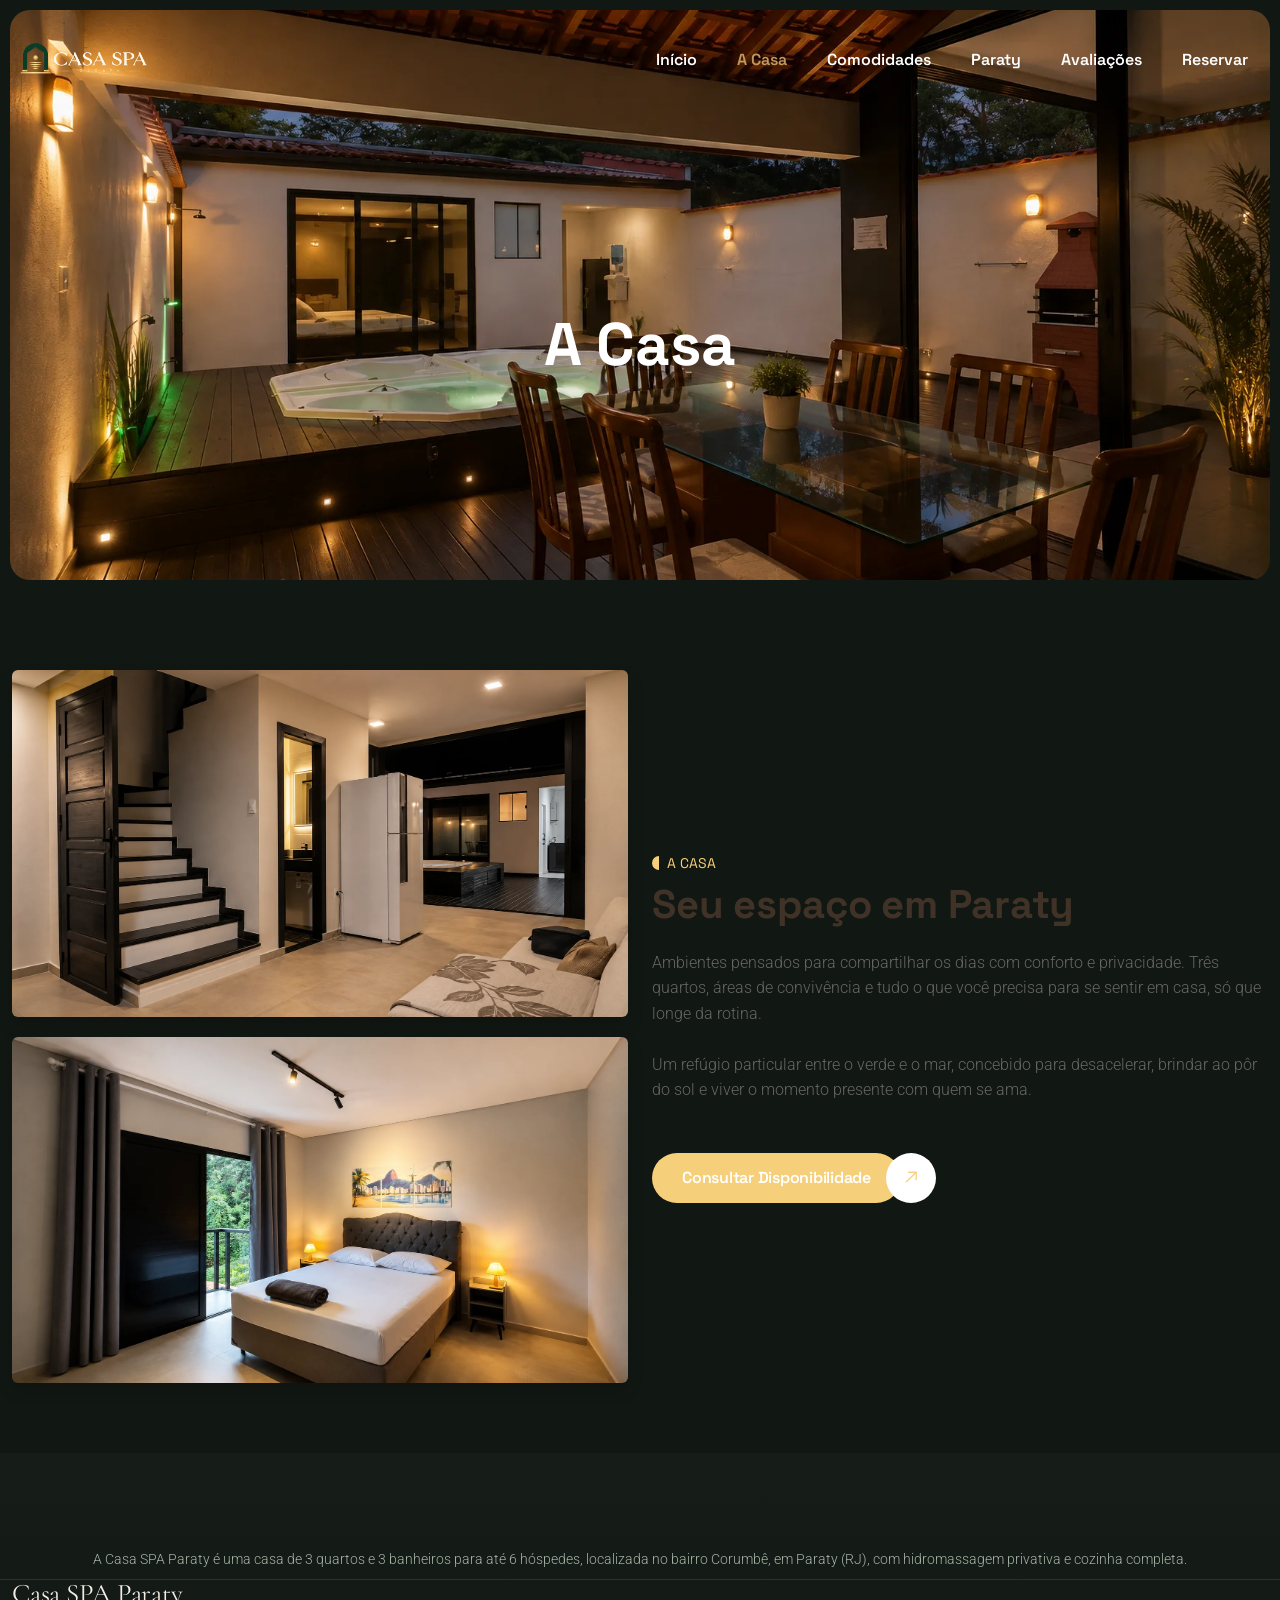
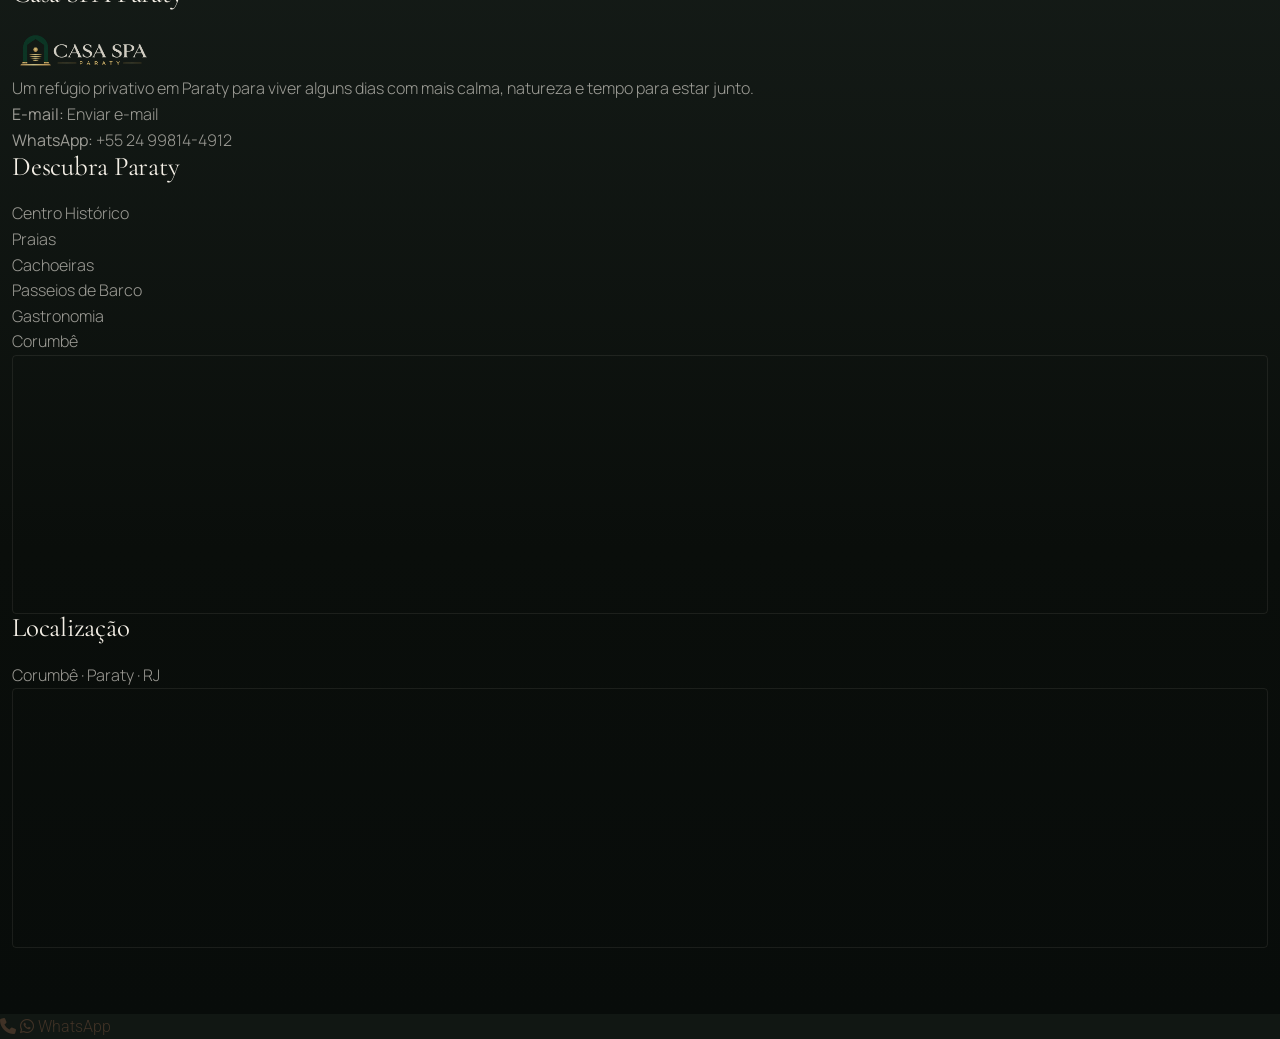
==== commit c9f39612: "feat: SEO e AEO otimizados (Canonical, Open Graph, Schema.org, FAQ, robots.txt, llms.txt, sitemap)" ====
--- a/about-us.html
+++ b/about-us.html
@@ -1,1274 +1,1309 @@
-<!DOCTYPE html>-
-<html class="no-js" lang="pt-BR">-
--
-<head>-
-    <meta charset="utf-8" />-
-    <meta http-equiv="x-ua-compatible" content="ie=edge" />-
--
-    <!-- Title -->-
-    <title>A Casa | Casa SPA Paraty</title>-
--
-    <!-- SEO Meta -->-
-    <meta name="robots" content="index, follow" />-
-    <meta name="description" content="Casa SPA Paraty" />-
-    <meta name="keywords" content="Casa SPA Paraty" />-
--
-    <meta name="author" content="Casa SPA Paraty" />-
--
-    <meta property="og:site_name" content="Casa SPA Paraty">-
-    <meta name="application-name" content="Casa SPA Paraty">-
--
-    <script type="application/ld+json">-
-        {-
-            "@context": "https://schema.org",-
-            "@type": "WebSite",-
-            "name": "Casa SPA Paraty",-
-            "alternateName": "Casa SPA Paraty",-
-            "url": "https://www.gspllp.com/"-
-        }-
-    </script>-
--
-    <!-- Mobile Meta -->-
-    <meta name="viewport" content="width=device-width, initial-scale=1, shrink-to-fit=no" />-
--
-    <!-- Favicons -->-
-    <link rel="icon" type="image/x-icon" href="/favicon.ico">-
-    <link rel="apple-touch-icon" sizes="180x180" href="/apple-touch-icon.png">-
-    <link rel="icon" type="image/png" sizes="192x192" href="/android-chrome-192x192.png">-
-    <link rel="icon" type="image/png" sizes="512x512" href="/android-chrome-512x512.png">-
--
-    <!-- CSS Files -->-
-    <link rel="stylesheet" href="css/bootstrap.min.css" />-
-    <link rel="stylesheet" href="css/fontawesome.css" />-
-    <link rel="stylesheet" href="css/flaticon.css" />-
-    <link rel="stylesheet" href="css/pbminfotech-base-icons.css" />-
-    <link rel="stylesheet" href="css/themify-icons.css" />-
-    <link rel="stylesheet" href="css/swiper.min.css" />-
-    <link rel="stylesheet" href="css/magnific-popup.css" />-
-    <link rel="stylesheet" href="css/twentytwenty.css" />-
-    <link rel="stylesheet" href="css/aos.css" />-
-    <link rel="stylesheet" href="css/shortcode.css" />-
-    <link rel="stylesheet" href="css/base.css" />-
-    <link rel="stylesheet" href="css/style.css" />-
-    <link rel="stylesheet" href="css/responsive.css" />-
-    <link rel="stylesheet" href="css/marbella-index.css" />-
-    <link rel="stylesheet" href="https://cdn.jsdelivr.net/npm/swiper@11/swiper-bundle.min.css" />-
--
-    <!-- Font Awesome (icons) -->-
-    <link href="https://cdnjs.cloudflare.com/ajax/libs/font-awesome/6.5.2/css/all.min.css" rel="stylesheet" />-
--
-    <style>-
-        @media (max-width: 767.98px) {-
-            h2 {-
-                line-height: 35px !important;-
-            }-
-        }-
--
-        .pbmit-slider-one .swiper-horizontal>.swiper-pagination-bullets {-
-            display: block;-
-            width: 200px;-
-            height: 0px;-
-            line-height: 100px;-
-            right: 0;-
-            left: auto;-
-            bottom: 0;-
-            border-radius: 20px 0 0;-
-            background-color: #fff;-
-        }-
--
-        @media (min-width: 1201px) {-
-            .pbmit-slider-one .pbmit-slider-dots-corner {-
-                position: absolute;-
-                width: 200px;-
-                height: 0px;-
-                right: 0;-
-                bottom: 0;-
-                background-color: var(--pbmit-white-color);-
-                display: block;-
-                border-radius: 20px 0 0;-
-                z-index: 1;-
-            }-
-        }-
--
-        .pbmit-slider-one .pbmit-slider-item {-
-            display: flex;-
-            align-items: center;-
-            height: 575px !important;-
-            background-color: rgba(22, 29, 25, 0.22);-
-        }-
--
-        @media (max-width: 991px) {-
-            .pbmit-slider-one .pbmit-slider-item {-
-                display: flex;-
-                align-items: center;-
-                height: 365px !important;-
-                background-color: rgba(22, 29, 25, 0.22);-
-            }-
-        }-
-    </style>-
--
--
-    <style>-
-      .site-header .site-branding,-
-      .header-style-1 .site-branding {-
-        background-color: transparent !important;-
-        background: transparent !important;-
-        box-shadow: none !important;-
-        border: none !important;-
-        padding: 10px 0 !important;-
-        border-radius: 0 !important;-
-      }-
-      .pbmit-sticky-corner {-
-        display: none !important;-
-      }-
-      .site-header .site-branding img.site-logo {-
-        display: block;-
-        height: 52px;-
-        width: auto;-
-      }-
-      @media (max-width: 768px) {-
-        .site-header .site-branding img.site-logo {-
-          height: 38px;-
-        }-
-      }-
-    </style>-
-    -
-</head>-
--
-<body>-
-    <!-- page wrapper -->-
-    <div class="page-wrapper" id="page">-
-        <!-- Header Main Area -->-
--
-        <style type="text/css">-
-            @media (min-width: 1201px) {-
-                .header-style-1 {-
-                    position: relative;-
-                    margin: 0px 0px 0;-
-                }-
-            }-
--
-            .header-style-1 .site-branding {-
-                border-radius: 0 0 20px;-
-                position: relative;-
-                padding: 0 0px;-
-                margin-right: 20px;-
-                background-color: var(--pbmit-white-color);-
-            }-
--
-            .pbmit-sticky-corner svg path {-
-                fill: transparent;-
-            }-
--
-            .header-style-1 .site-branding {-
-                border-radius: 0 0 20px;-
-                position: relative;-
-                padding: 15px 0px 0px 0px;-
-                margin-right: 20px;-
-                background-color: transparent !important;-
-            }-
--
-            .site-header .site-branding img.site-logo {-
-                display: block;-
-                height: 48px;-
-                width: auto;-
-                max-width: none;-
-                max-height: none;-
-            }-
--
-            @media (max-width: 768px) {-
-                .site-header .site-branding img.site-logo {-
-                    height: 34px;-
-                }-
-            }-
-        </style>-
--
--
-        <header class="site-header header-style-1">-
-            <div class="pbmit-header-overlay">-
-                <div class="pbmit-main-header-area">-
-                    <div class="container">-
-                        <div class="pbmit-header-content d-flex justify-content-between align-items-center" style="background-color:;">-
-                            <div class="pbmit-logo-button-area d-flex justify-content-between align-items-center">-
-                                <div class="site-branding">-
-                                    <div class="site-title">-
-                                        <a href="index.html">-
-											<img class="logo-img site-logo" src="images/brand/logo-casa-spa-branca.webp" alt="Casa SPA Paraty">-
-										</a>-
-                                    </div>-
-                                    <div class="pbmit-sticky-corner  pbmit-top-right-corner">-
-                                        <svg width="20" height="20" viewBox="0 0 20 20" fill="" xmlns="http://www.w3.org/2000/svg">-
-										   	<path d="M20 20V0C20 16 16 20 0 20H20Z" fill="red"></path>-
-										</svg>-
-                                    </div>-
-                                    <div class="pbmit-sticky-corner pbmit-bottom-left-corner">-
-                                        <svg width="20" height="20" viewBox="0 0 20 20" fill="none" xmlns="http://www.w3.org/2000/svg">-
-										   	<path d="M20 20V0C20 12 12 20 0 20H20Z" fill="red"></path>-
-										</svg>-
-                                    </div>-
-                                </div>-
-                                <!-- <div class="pbmit-button-box">-
-									<div class="pbmit-header-button">-
-										<a href="tel:+1(212)%20255-511">-
-											<span class="pbmit-header-button-text-1">+1(212) 255-511</span>			-
-											<span class="pbmit-header-button-text-2">tel:+1(212) 255-511</span>		-
-										</a>-
-									</div>-
-								</div> -->-
-                            </div>-
-                            <div class="site-navigation">-
-                                <nav class="main-menu navbar-expand-xl navbar-light">-
-                                    <div class="navbar-header">-
-                                        <!-- Toggle Button -->-
-                                        <button class="navbar-toggler" type="button">-
-											<i class="pbmit-base-icon-menu-1"></i>-
-										</button>-
-                                    </div>-
-                                    <div class="pbmit-mobile-menu-bg"></div>-
-                                    <div class="collapse navbar-collapse clearfix show" id="pbmit-menu">-
-                                        <div class="pbmit-menu-wrap">-
-                                            <span class="closepanel">-
-												<svg class="qodef-svg--close qodef-m" xmlns="http://www.w3.org/2000/svg" width="20.163" height="20.163" viewBox="0 0 26.163 26.163">-
-													<rect width="36" height="1" transform="translate(0.707) rotate(45)"></rect>-
-													<rect width="36" height="1" transform="translate(0 25.456) rotate(-45)"></rect>-
-												</svg>-
-											</span>-
-                                            <ul class="navigation clearfix">-
-                                                <li class="">-
-                                                    <a href="index.html">Início</a>-
-                                                </li>-
--
-                                                <li class="">-
-                                                    <a href="about-us.html" style="color:var(--casa-champagne)">A Casa</a>-
-                                                </li>-
--
-                                                <li class="">-
-                                                    <a href="marbella-farms-resort.html">Comodidades</a>-
-                                                </li>-
--
-                                                <li class="">-
-                                                    <a href="marbella-suites.html">Paraty</a>-
-                                                </li>-
--
-                                                <!-- <li class="dropdown">-
-											    <a href="gallery.html">Gallery</a>-
-											  </li> -->-
--
-                                                <li class="">-
-                                                    <a href="#avaliacoes">Avaliações</a>-
-                                                </li>-
--
-                                                <li class="">-
-                                                    <a href="contact-us.html">Reservar</a>-
-                                                </li>-
-                                            </ul>-
--
--
-                                        </div>-
-                                    </div>-
-                                </nav>-
-                            </div>-
-                            <!-- <div class="pbmit-right-box d-flex align-items-center">-
-							-
-								<div class="pbmit-button-box-second">-
-									<a class="pbmit-btn" href="contact-us.html">-
-										<span class="pbmit-button-content-wrapper">-
-											<span class="pbmit-button-text">Consultar Disponibilidade</span>-
-										</span>-
-									</a>-
-								</div>-
-							</div> -->-
-                        </div>-
-                    </div>-
-                </div>-
-            </div>-
--
-        </header>-
-        <!-- Header Main Area End Here -->-
--
-        <!-- page content -->-
-  <div class="page-content">-
--
-    <!-- Inner Hero -->-
-    <div class="pbmit-title-bar-wrapper" style="background-image: url('images/index/r1-exterior.webp'); background-size: cover; background-position: center;">-
-      <div class="container">-
-        <div class="pbmit-title-bar-content">-
-          <div class="pbmit-title-bar-content-inner">-
-            <div class="pbmit-tbar-title">-
-              <h1 class="pbmit-tbar-title">A Casa</h1>-
-            </div>-
-          </div>-
-        </div>-
-      </div>-
-    </div>-
-    -
-    <section class="section-md">-
-      <div class="container">-
-        <div class="row align-items-center">-
-          <div class="col-lg-6">-
-            <img src="images/mf-images/sala-02.webp" alt="Sala da Casa SPA" class="img-fluid rounded shadow" style="margin-bottom: 20px;">-
-            <img src="images/mf-images/quarto-02.webp" alt="Quarto Casa SPA" class="img-fluid rounded shadow">-
-          </div>-
-          <div class="col-lg-6 mt-4 mt-lg-0">-
-            <h4 class="pbmit-subtitle">A Casa</h4>-
-            <h2>Seu espaço em Paraty</h2>-
-            <p>Ambientes pensados para compartilhar os dias com conforto e privacidade. Três quartos, áreas de convivência e tudo o que você precisa para se sentir em casa, só que longe da rotina.</p>-
-            <p>Um refúgio particular entre o verde e o mar, concebido para desacelerar, brindar ao pôr do sol e viver o momento presente com quem se ama.</p>-
-            <!-- REVISAR: confirmar história/conceito da casa com o proprietário -->-
-            <br>-
-            <a class="pbmit-btn pbmit-btn-global" href="https://wa.me/5524998144912" target="_blank">-
-                <span>Consultar Disponibilidade</span>-
-            </a>-
-          </div>-
-        </div>-
-      </div>-
-    </section>-
--
-  </div>-
-  <footer id="site-footer" class="footer-container">-
-                                    <div class="container">-
-                                        <div class="footer-row">-
-                                            <!-- Left Section: Logo and Contact Info -->-
-                                            <div class="footer-column">-
-                                                <h3>Casa SPA Paraty</h3>-
-                                                <div class="footer-logo">-
-                                                    <img src="images/brand/logo-casa-spa-branca.webp" alt="Casa SPA Paraty" />-
-                                                </div>-
-                                                <ul>-
-                                                    <!--<li><strong>Address:</strong> 📍 Grandeur Residency, Whitefields, Hitech City, Hyderabad, Telangana 500084.</li>-->-
-                                                    <li>Um refúgio privativo em Paraty para viver alguns dias com mais calma, natureza e tempo para estar junto.</li>-
-                                                    <li><strong>E-mail:</strong> <a href="mailto:marbellagroup8@gmail.com">Enviar e-mail</a></li>-
-                                                    <li><strong>WhatsApp:</strong> <a href="tel:+5524998144912">+55 24 99814-4912</a></li>-
-                                                </ul>-
--
-                                                <!-- Social Links below phone number -->-
-                                                <!--<div class="social-links">-->-
-                                                <!--  <a href="#" target="_blank" title="Facebook"><i class="fab fa-facebook"></i></a>-->-
--
-                                                <!--  <a href="#" target="_blank" title="Instagram"><i class="fab fa-instagram"></i></a>-->-
-                                                <!--  <a href="#" target="_blank" title="Youtube"><i class="fab fa-youtube"></i></a> -->-
-                                                <!--  <a href="#" target="_blank" title="Airbnb"><i class="fab fa-airbnb"></i></a>-->-
-                                                <!--</div>-->-
-                                            </div>-
--
-                                            <!-- Middle Section: Map 1 -->-
-                                            <div class="footer-column">-
-                                                <h3>Descubra Paraty</h3>-
-                                                <ul>-
-                                                    <li>Centro Histórico</li>-
-                                                    <li>Praias</li>-
-                                                    <li>Cachoeiras</li>-
-                                                    <li>Passeios de Barco</li>-
-                                                    <li>Gastronomia</li>-
-                                                    <li>Corumbê</li>-
-                                                </ul>-
-                                                <div class="footer-map-container">-
-                                                    <div class="footer-map">-
-                                                        <!-- Map 1 -->-
-                                                        <iframe src="https://www.google.com/maps/embed?pb=!1m18!1m12!1m3!1d15238.673938895507!2d78.2175544855433!3d17.28326634630887!2m3!1f0!2f0!3f0!3m2!1i1024!2i768!4f13.1!3m3!1m2!1s0x3bcbc125d1fddf0b%3A0xe006a66b5512cf02!2sMarbella%20Farms%20and%20Resort!5e0!3m2!1sen!2sin!4v1761395819026!5m2!1sen!2sin"-
-                                                            width="100%" height="250" style="border:0;" allowfullscreen="" loading="lazy" referrerpolicy="no-referrer-when-downgrade"></iframe>-
-                                                    </div>-
-                                                </div>-
-                                            </div>-
--
-                                            <!-- Right Section: Map 2 -->-
-                                            <div class="footer-column">-
-                                                <h3>Localização</h3>-
-                                                <ul>-
-                                                    <li>Corumbê · Paraty · RJ</li>-
-                                                </ul>-
-                                                <div class="footer-map-container">-
-                                                    <div class="footer-map">-
-                                                        <!-- Map 2 -->-
-                                                        <iframe src="https://www.google.com/maps/embed?pb=!1m18!1m12!1m3!1d3806.093654209568!2d78.36706577369105!3d17.455231000850073!2m3!1f0!2f0!3f0!3m2!1i1024!2i768!4f13.1!3m3!1m2!1s0x3bcb930016ad3be7%3A0x9bb1ca2806a74cb1!2sMarbella%20Suites!5e0!3m2!1sen!2sin!4v1761395868880!5m2!1sen!2sin"-
-                                                            width="100%" height="250" style="border:0;" allowfullscreen="" loading="lazy" referrerpolicy="no-referrer-when-downgrade"></iframe>-
-                                                    </div>-
-                                                </div>-
-                                            </div>-
-                                        </div>-
-                                    </div>-
-                                </footer>-
--
-                                <!-- Call button -->-
-                                <a href="tel:+5524998144912" class="wild-float-call">-
-                                    <!-- <i class="fas fa-phone-alt"></i> -->-
-                                    <i class="fas fa-phone"></i>-
-                                    <!--<span>Call Now</span>-->-
-                                </a>-
--
-                                <!-- WhatsApp button -->-
-                                <a href="https://wa.me/5524998144912" target="_blank" class="wild-float-whatsapp">-
-          <i class="fab fa-whatsapp"></i>-
-          <span>WhatsApp</span>-
-        </a>-
-                                <!-- footer End -->-
-                            </div>-
-                            <!-- page wrapper End -->-
--
-                            <!-- Search Box Start Here -->-
-                            <div class="pbmit-search-overlay">-
-                                <div class="pbmit-icon-close">-
-                                    <svg class="qodef-svg--close qodef-m" xmlns="http://www.w3.org/2000/svg" width="28.163" height="28.163" viewBox="0 0 26.163 26.163">-
-          <rect-
-            width="36"-
-            height="1"-
-            transform="translate(0.707) rotate(45)"-
-          ></rect>-
-          <rect-
-            width="36"-
-            height="1"-
-            transform="translate(0 25.456) rotate(-45)"-
-          ></rect>-
-        </svg>-
-                                </div>-
-                                <div class="pbmit-search-outer">-
-                                    <form class="pbmit-site-searchform">-
-                                        <input type="search" class="form-control field searchform-s" name="s" placeholder="Search …" />-
-                                        <button type="submit"></button>-
-                                    </form>-
-                                </div>-
-                            </div>-
-                            <!-- Search Box End Here -->-
-                            <!-- Scroll To Top -->-
-                            <div class="pbmit-progress-wrap" style="display: none;">-
-                                <svg class="pbmit-progress-circle svg-content" width="100%" height="100%" viewBox="-1 -1 102 102">-
-        <path d="M50,1 a49,49 0 0,1 0,98 a49,49 0 0,1 0,-98"></path>-
-      </svg>-
-                            </div>-
-                            <!-- Scroll To Top End -->-
--
-                            <!-- jQuery JS -->-
-                            <script data-cfasync="false" src="../cdn-cgi/scripts/5c5dd728/cloudflare-static/email-decode.min.js"></script>-
-                            <script src="js/jquery.min.js"></script>-
-                            <!-- Popper JS -->-
-                            <script src="js/popper.min.js"></script>-
-                            <!-- Bootstrap JS -->-
-                            <script src="js/bootstrap.min.js"></script>-
-                            <!-- jquery Waypoints JS -->-
-                            <script src="js/jquery.waypoints.min.js"></script>-
-                            <!-- jquery Appear JS -->-
-                            <script src="js/jquery.appear.js"></script>-
-                            <!-- Numinate JS -->-
-                            <script src="js/numinate.min.js"></script>-
-                            <!-- Slick JS -->-
-                            <script src="js/swiper.min.js"></script>-
-                            <!-- Magnific JS -->-
-                            <script src="js/jquery.magnific-popup.min.js"></script>-
-                            <!-- Circle Progress JS -->-
-                            <script src="js/circle-progress.js"></script>-
-                            <!-- countdown JS -->-
-                            <script src="js/jquery.countdown.min.js"></script>-
-                            <!-- AOS -->-
-                            <script src="js/aos.js"></script>-
-                            <!-- GSAP -->-
-                            <script src="js/gsap.js"></script>-
-                            <script src="js/casa-stats.js"></script>-
-                            <!-- Scroll Trigger -->-
-                            <script src="js/ScrollTrigger.js"></script>-
-                            <!-- Split Text -->-
-                            <script src="js/SplitText.js"></script>-
-                            <!-- Magnetic -->-
-                            <script src="js/magnetic.js"></script>-
-                            <!-- Morphext JS -->-
-                            <script src="js/morphext.min.js"></script>-
-                            <script src="js/popper.min.js"></script>-
-                            <!-- GSAP Animation -->-
-                            <script src="js/gsap-animation.js"></script>-
-                            <!-- Twentytwenty JS -->-
-                            <script src="js/jquery.event.move.js"></script>-
-                            <script src="js/jquery.twentytwenty.js"></script>-
-                            <!-- Scripts JS -->-
-                            <script src="js/scripts.js"></script>-
-                            <script>-
-                                (function() {-
-                                    function c() {-
-                                        var b = a.contentDocument || a.contentWindow.document;-
-                                        if (b) {-
-                                            var d = b.createElement("script");-
-                                            d.innerHTML =-
-                                                "window.__CF$cv$params={r:'93bed8f929113ae5',t:'MTc0NjYwMTMwMy4wMDAwMDA='};var a=document.createElement('script');a.nonce='';a.src='../cdn-cgi/challenge-platform/h/b/scripts/jsd/701fd2559006/maind41d.js';document.getElementsByTagName('head')[0].appendChild(a);";-
-                                            b.getElementsByTagName("head")[0].appendChild(d);-
-                                        }-
-                                    }-
-                                    if (document.body) {-
-                                        var a = document.createElement("iframe");-
-                                        a.height = 1;-
-                                        a.width = 1;-
-                                        a.style.position = "absolute";-
-                                        a.style.top = 0;-
-                                        a.style.left = 0;-
-                                        a.style.border = "none";-
-                                        a.style.visibility = "hidden";-
-                                        document.body.appendChild(a);-
-                                        if ("loading" !== document.readyState) c();-
-                                        else if (window.addEventListener)-
-                                            document.addEventListener("DOMContentLoaded", c);-
-                                        else {-
-                                            var e = document.onreadystatechange || function() {};-
-                                            document.onreadystatechange = function(b) {-
-                                                e(b);-
-                                                "loading" !== document.readyState &&-
-                                                    ((document.onreadystatechange = e), c());-
-                                            };-
-                                        }-
-                                    }-
-                                })();-
-                            </script>-
-                            <script defer src="https://static.cloudflareinsights.com/beacon.min.js/vcd15cbe7772f49c399c6a5babf22c1241717689176015" integrity="sha512-ZpsOmlRQV6y907TI0dKBHq9Md29nnaEIPlkf84rnaERnq6zvWvPUqr2ft8M1aS28oN72PdrCzSjY4U6VaAw1EQ==" data-cf-beacon='{"rayId":"93bed8f929113ae5","version":"2025.4.0-1-g37f21b1","serverTiming":{"name":{"cfExtPri":true,"cfL4":true,"cfSpeedBrain":true,"cfCacheStatus":true}},"token":"125856bf84ab44059737e93b01aa0fef","b":1}'-
-                                crossorigin="anonymous"></script>-
-                            <script>-
-                                const tabs = document.querySelectorAll(".ss-tabs li");-
-                                const items = document.querySelectorAll(".s-s-item");-
-                                const popup = document.getElementById("popup");-
-                                const popupImg = document.getElementById("popup-img");-
-                                const closeBtn = document.getElementById("close");-
-                                const nextBtn = document.getElementById("next");-
-                                const prevBtn = document.getElementById("prev");-
--
-                                let currentIndex = 0;-
-                                let galleryImages = [];-
--
-                                // Tab filter-
-                                tabs.forEach((tab) => {-
-                                    tab.addEventListener("click", () => {-
-                                        tabs.forEach((t) => t.classList.remove("active"));-
-                                        tab.classList.add("active");-
--
-                                        let filter = tab.getAttribute("data-filter");-
-                                        galleryImages = [];-
--
-                                        items.forEach((item, index) => {-
-                                            if (filter === "all" || item.classList.contains(filter)) {-
-                                                item.style.display = "block";-
-                                                galleryImages.push(item.querySelector("img").src);-
-                                            } else {-
-                                                item.style.display = "none";-
-                                            }-
-                                        });-
-                                    });-
-                                });-
--
-                                // Default load all images-
-                                galleryImages = Array.from(items).map(-
-                                    (item) => item.querySelector("img").src,-
-                                );-
--
-                                // Open popup-
-                                items.forEach((item, index) => {-
-                                    item.addEventListener("click", () => {-
-                                        popup.classList.add("active");-
-                                        popupImg.src = item.querySelector("img").src;-
-                                        currentIndex = galleryImages.indexOf(popupImg.src);-
-                                    });-
-                                });-
--
-                                // Close popup-
-                                closeBtn.addEventListener("click", () => {-
-                                    popup.classList.remove("active");-
-                                });-
--
-                                // Next & Prev-
-                                nextBtn.addEventListener("click", () => {-
-                                    currentIndex = (currentIndex + 1) % galleryImages.length;-
-                                    popupImg.src = galleryImages[currentIndex];-
-                                });-
--
-                                prevBtn.addEventListener("click", () => {-
-                                    currentIndex =-
-                                        (currentIndex - 1 + galleryImages.length) % galleryImages.length;-
-                                    popupImg.src = galleryImages[currentIndex];-
-                                });-
--
-                                // Close on background click-
-                                popup.addEventListener("click", (e) => {-
-                                    if (e.target === popup) popup.classList.remove("active");-
-                                });-
-                            </script>-
--
-                            <script src="https://cdn.jsdelivr.net/npm/swiper@11/swiper-bundle.min.js"></script>-
-                            <script>-
-                                // Swiper init-
-                                const eventsSwiper = new Swiper(".events-swiper", {-
-                                    loop: true,-
-                                    speed: 800,-
-                                    spaceBetween: 10,-
-                                    centeredSlides: true,-
-                                    autoplay: {-
-                                        delay: 2800,-
-                                        disableOnInteraction: false,-
-                                    },-
-                                    pagination: {-
-                                        el: ".events-swiper .swiper-pagination",-
-                                        clickable: true,-
-                                    },-
-                                    navigation: {-
-                                        nextEl: ".events-swiper .swiper-button-next",-
-                                        prevEl: ".events-swiper .swiper-button-prev",-
-                                    },-
-                                    // Make images adapt smoothly on resize-
-                                    observer: true,-
-                                    observeParents: true,-
-                                });-
-                            </script>-
-                            <script>-
-                                document.addEventListener("DOMContentLoaded", function() {-
-                                    document-
-                                        .querySelectorAll(".msc-image-slider")-
-                                        .forEach(function(slider) {-
-                                            new Swiper(slider, {-
-                                                loop: true,-
-                                                speed: 900,-
-                                                autoplay: {-
-                                                    delay: 2500,-
-                                                    disableOnInteraction: false,-
-                                                },-
-                                                slidesPerView: 1,-
-                                                spaceBetween: 0,-
-                                                pagination: {-
-                                                    el: slider.querySelector(".msc-slider-pagination"),-
-                                                    clickable: true,-
-                                                },-
-                                            });-
-                                        });-
-                                });-
-                            </script>-
-</body>-
--
-</html>-
+<!DOCTYPE html>
+
+<html class="no-js" lang="pt-BR">
+
+
+
+<head>
+    <meta charset="utf-8" />
+    <meta http-equiv="x-ua-compatible" content="ie=edge" />
+    <meta name="viewport" content="width=device-width, initial-scale=1, shrink-to-fit=no" />
+    
+    <!-- Title -->
+    <title>A Casa | Casa SPA Paraty - Estrutura e Acomodações</title>
+    
+    <!-- SEO Meta -->
+    <link rel="canonical" href="https://site-casa-spa.vercel.app/about-us.html" />
+    <meta name="description" content="Conheça a estrutura da Casa SPA Paraty. Casa inteira para locação de temporada com 3 quartos, 3 banheiros, hidromassagem e privacidade total para até 6 pessoas." />
+    <meta name="keywords" content="Casa SPA Paraty, Hospedagem Paraty, Aluguel temporada Paraty, Casa com SPA, Casa Corumbê" />
+    <meta name="author" content="Casa SPA Paraty" />
+    <meta name="robots" content="index, follow" />
+    
+    <!-- Open Graph / Social -->
+    <meta property="og:site_name" content="Casa SPA Paraty">
+    <meta property="og:type" content="website">
+    <meta property="og:url" content="https://site-casa-spa.vercel.app/about-us.html">
+    <meta property="og:title" content="A Casa | Casa SPA Paraty - Estrutura e Acomodações">
+    <meta property="og:description" content="Conheça a estrutura da Casa SPA Paraty. Casa inteira para locação de temporada com 3 quartos, 3 banheiros, hidromassagem e privacidade total para até 6 pessoas.">
+    <meta property="og:image" content="https://site-casa-spa.vercel.app/images/mf-images/fachada-01.webp">
+    <meta property="og:locale" content="pt_BR">
+    
+    <meta property="twitter:card" content="summary_large_image">
+    <meta property="twitter:url" content="https://site-casa-spa.vercel.app/about-us.html">
+    <meta property="twitter:title" content="A Casa | Casa SPA Paraty - Estrutura e Acomodações">
+    <meta property="twitter:description" content="Conheça a estrutura da Casa SPA Paraty. Casa inteira para locação de temporada com 3 quartos, 3 banheiros, hidromassagem e privacidade total para até 6 pessoas.">
+    <meta property="twitter:image" content="https://site-casa-spa.vercel.app/images/mf-images/fachada-01.webp">
+
+    <script type="application/ld+json">
+    {
+      "@context": "https://schema.org",
+      "@type": "BreadcrumbList",
+      "itemListElement": [{
+        "@type": "ListItem", "position": 1, "name": "Início", "item": "https://site-casa-spa.vercel.app/"
+      },{
+        "@type": "ListItem", "position": 2, "name": "A Casa", "item": "https://site-casa-spa.vercel.app/about-us.html"
+      }]
+    }
+    </script>
+
+    <!-- Favicons -->
+
+    <link rel="icon" type="image/x-icon" href="/favicon.ico">
+
+    <link rel="apple-touch-icon" sizes="180x180" href="/apple-touch-icon.png">
+
+    <link rel="icon" type="image/png" sizes="192x192" href="/android-chrome-192x192.png">
+
+    <link rel="icon" type="image/png" sizes="512x512" href="/android-chrome-512x512.png">
+
+
+
+    <!-- CSS Files -->
+
+    <link rel="stylesheet" href="css/bootstrap.min.css" />
+
+    <link rel="stylesheet" href="css/fontawesome.css" />
+
+    <link rel="stylesheet" href="css/flaticon.css" />
+
+    <link rel="stylesheet" href="css/pbminfotech-base-icons.css" />
+
+    <link rel="stylesheet" href="css/themify-icons.css" />
+
+    <link rel="stylesheet" href="css/swiper.min.css" />
+
+    <link rel="stylesheet" href="css/magnific-popup.css" />
+
+    <link rel="stylesheet" href="css/twentytwenty.css" />
+
+    <link rel="stylesheet" href="css/aos.css" />
+
+    <link rel="stylesheet" href="css/shortcode.css" />
+
+    <link rel="stylesheet" href="css/base.css" />
+
+    <link rel="stylesheet" href="css/style.css" />
+
+    <link rel="stylesheet" href="css/responsive.css" />
+
+    <link rel="stylesheet" href="css/casa-spa-index.css" />
+
+    <link rel="stylesheet" href="https://cdn.jsdelivr.net/npm/swiper@11/swiper-bundle.min.css" />
+
+
+
+    <!-- Font Awesome (icons) -->
+
+    <link href="https://cdnjs.cloudflare.com/ajax/libs/font-awesome/6.5.2/css/all.min.css" rel="stylesheet" />
+
+
+
+    <style>
+
+        @media (max-width: 767.98px) {
+
+            h2 {
+
+                line-height: 35px !important;
+
+            }
+
+        }
+
+
+
+        .pbmit-slider-one .swiper-horizontal>.swiper-pagination-bullets {
+
+            display: block;
+
+            width: 200px;
+
+            height: 0px;
+
+            line-height: 100px;
+
+            right: 0;
+
+            left: auto;
+
+            bottom: 0;
+
+            border-radius: 20px 0 0;
+
+            background-color: #fff;
+
+        }
+
+
+
+        @media (min-width: 1201px) {
+
+            .pbmit-slider-one .pbmit-slider-dots-corner {
+
+                position: absolute;
+
+                width: 200px;
+
+                height: 0px;
+
+                right: 0;
+
+                bottom: 0;
+
+                background-color: var(--pbmit-white-color);
+
+                display: block;
+
+                border-radius: 20px 0 0;
+
+                z-index: 1;
+
+            }
+
+        }
+
+
+
+        .pbmit-slider-one .pbmit-slider-item {
+
+            display: flex;
+
+            align-items: center;
+
+            height: 575px !important;
+
+            background-color: rgba(22, 29, 25, 0.22);
+
+        }
+
+
+
+        @media (max-width: 991px) {
+
+            .pbmit-slider-one .pbmit-slider-item {
+
+                display: flex;
+
+                align-items: center;
+
+                height: 365px !important;
+
+                background-color: rgba(22, 29, 25, 0.22);
+
+            }
+
+        }
+
+    </style>
+
+
+
+
+
+    <style>
+
+      .site-header .site-branding,
+
+      .header-style-1 .site-branding {
+
+        background-color: transparent !important;
+
+        background: transparent !important;
+
+        box-shadow: none !important;
+
+        border: none !important;
+
+        padding: 10px 0 !important;
+
+        border-radius: 0 !important;
+
+      }
+
+      .pbmit-sticky-corner {
+
+        display: none !important;
+
+      }
+
+      .site-header .site-branding img.site-logo {
+
+        display: block;
+
+        height: 52px;
+
+        width: auto;
+
+      }
+
+      @media (max-width: 768px) {
+
+        .site-header .site-branding img.site-logo {
+
+          height: 38px;
+
+        }
+
+      }
+
+    </style>
+
+    
+
+
+    <script type="application/ld+json">
+    {
+      "@context": "https://schema.org",
+      "@type": "FAQPage",
+      "mainEntity": [{
+        "@type": "Question",
+        "name": "A Casa SPA Paraty é uma casa inteira ou tenho que dividir com outros hóspedes?",
+        "acceptedAnswer": {
+          "@type": "Answer",
+          "text": "A Casa SPA Paraty é uma casa inteira disponível exclusivamente para a sua locação. Você não dividirá o espaço com outros hóspedes, garantindo total privacidade durante a sua estadia."
+        }
+      }, {
+        "@type": "Question",
+        "name": "Quantas pessoas cabem na Casa SPA Paraty?",
+        "acceptedAnswer": {
+          "@type": "Answer",
+          "text": "A casa possui capacidade máxima para até 6 hóspedes, acomodados confortavelmente em 3 quartos privativos, com 3 banheiros completos à disposição."
+        }
+      }, {
+        "@type": "Question",
+        "name": "A Casa SPA aceita pets?",
+        "acceptedAnswer": {
+          "@type": "Answer",
+          "text": "Sim, somos Pet Friendly! Entendemos que os animais de estimação são parte da família e eles são muito bem-vindos na nossa propriedade."
+        }
+      }, {
+        "@type": "Question",
+        "name": "Onde fica a Casa SPA Paraty em relação ao Centro Histórico?",
+        "acceptedAnswer": {
+          "@type": "Answer",
+          "text": "A propriedade está localizada no bairro Corumbê, uma área tranquila cercada por natureza, a apenas 15 minutos de carro do Centro Histórico de Paraty."
+        }
+      }, {
+        "@type": "Question",
+        "name": "A Casa SPA tem hidromassagem?",
+        "acceptedAnswer": {
+          "@type": "Answer",
+          "text": "Sim! Temos uma área externa dedicada com uma hidromassagem privativa estilo SPA, perfeita para relaxar após um dia explorando Paraty."
+        }
+      }]
+    }
+    </script>
+
+</head>
+
+
+
+<body>
+
+    <!-- page wrapper -->
+
+    <div class="page-wrapper" id="page">
+
+        <!-- Header Main Area -->
+
+
+
+        <style type="text/css">
+
+            @media (min-width: 1201px) {
+
+                .header-style-1 {
+
+                    position: relative;
+
+                    margin: 0px 0px 0;
+
+                }
+
+            }
+
+
+
+            .header-style-1 .site-branding {
+
+                border-radius: 0 0 20px;
+
+                position: relative;
+
+                padding: 0 0px;
+
+                margin-right: 20px;
+
+                background-color: var(--pbmit-white-color);
+
+            }
+
+
+
+            .pbmit-sticky-corner svg path {
+
+                fill: transparent;
+
+            }
+
+
+
+            .header-style-1 .site-branding {
+
+                border-radius: 0 0 20px;
+
+                position: relative;
+
+                padding: 15px 0px 0px 0px;
+
+                margin-right: 20px;
+
+                background-color: transparent !important;
+
+            }
+
+
+
+            .site-header .site-branding img.site-logo {
+
+                display: block;
+
+                height: 48px;
+
+                width: auto;
+
+                max-width: none;
+
+                max-height: none;
+
+            }
+
+
+
+            @media (max-width: 768px) {
+
+                .site-header .site-branding img.site-logo {
+
+                    height: 34px;
+
+                }
+
+            }
+
+        </style>
+
+
+
+
+
+        <header class="site-header header-style-1">
+
+            <div class="pbmit-header-overlay">
+
+                <div class="pbmit-main-header-area">
+
+                    <div class="container">
+
+                        <div class="pbmit-header-content d-flex justify-content-between align-items-center" style="background-color:;">
+
+                            <div class="pbmit-logo-button-area d-flex justify-content-between align-items-center">
+
+                                <div class="site-branding">
+
+                                    <div class="site-title">
+
+                                        <a href="index.html">
+
+											<img class="logo-img site-logo" src="images/brand/logo-casa-spa-branca.webp" alt="Casa SPA Paraty">
+
+										</a>
+
+                                    </div>
+
+                                    <div class="pbmit-sticky-corner  pbmit-top-right-corner">
+
+                                        <svg width="20" height="20" viewBox="0 0 20 20" fill="" xmlns="http://www.w3.org/2000/svg">
+
+										   	<path d="M20 20V0C20 16 16 20 0 20H20Z" fill="red"></path>
+
+										</svg>
+
+                                    </div>
+
+                                    <div class="pbmit-sticky-corner pbmit-bottom-left-corner">
+
+                                        <svg width="20" height="20" viewBox="0 0 20 20" fill="none" xmlns="http://www.w3.org/2000/svg">
+
+										   	<path d="M20 20V0C20 12 12 20 0 20H20Z" fill="red"></path>
+
+										</svg>
+
+                                    </div>
+
+                                </div>
+
+                                <!-- <div class="pbmit-button-box">
+
+									<div class="pbmit-header-button">
+
+										<a href="tel:+1(212)%20255-511">
+
+											<span class="pbmit-header-button-text-1">+1(212) 255-511</span>			
+
+											<span class="pbmit-header-button-text-2">tel:+1(212) 255-511</span>		
+
+										</a>
+
+									</div>
+
+								</div> -->
+
+                            </div>
+
+                            <div class="site-navigation">
+
+                                <nav class="main-menu navbar-expand-xl navbar-light">
+
+                                    <div class="navbar-header">
+
+                                        <!-- Toggle Button -->
+
+                                        <button class="navbar-toggler" type="button">
+
+											<i class="pbmit-base-icon-menu-1"></i>
+
+										</button>
+
+                                    </div>
+
+                                    <div class="pbmit-mobile-menu-bg"></div>
+
+                                    <div class="collapse navbar-collapse clearfix show" id="pbmit-menu">
+
+                                        <div class="pbmit-menu-wrap">
+
+                                            <span class="closepanel">
+
+												<svg class="qodef-svg--close qodef-m" xmlns="http://www.w3.org/2000/svg" width="20.163" height="20.163" viewBox="0 0 26.163 26.163">
+
+													<rect width="36" height="1" transform="translate(0.707) rotate(45)"></rect>
+
+													<rect width="36" height="1" transform="translate(0 25.456) rotate(-45)"></rect>
+
+												</svg>
+
+											</span>
+
+                                            <ul class="navigation clearfix">
+
+                                                <li class="">
+
+                                                    <a href="index.html">Início</a>
+
+                                                </li>
+
+
+
+                                                <li class="">
+
+                                                    <a href="about-us.html" style="color:var(--casa-champagne)">A Casa</a>
+
+                                                </li>
+
+
+
+                                                <li class="">
+
+                                                    <a href="comodidades.html">Comodidades</a>
+
+                                                </li>
+
+
+
+                                                <li class="">
+
+                                                    <a href="paraty.html">Paraty</a>
+
+                                                </li>
+
+
+
+                                                <!-- <li class="dropdown">
+
+											    <a href="gallery.html">Gallery</a>
+
+											  </li> -->
+
+
+
+                                                <li class="">
+
+                                                    <a href="#avaliacoes">Avaliações</a>
+
+                                                </li>
+
+
+
+                                                <li class="">
+
+                                                    <a href="contact-us.html">Reservar</a>
+
+                                                </li>
+
+                                            </ul>
+
+
+
+
+
+                                        </div>
+
+                                    </div>
+
+                                </nav>
+
+                            </div>
+
+                            <!-- <div class="pbmit-right-box d-flex align-items-center">
+
+							
+
+								<div class="pbmit-button-box-second">
+
+									<a class="pbmit-btn" href="contact-us.html">
+
+										<span class="pbmit-button-content-wrapper">
+
+											<span class="pbmit-button-text">Consultar Disponibilidade</span>
+
+										</span>
+
+									</a>
+
+								</div>
+
+							</div> -->
+
+                        </div>
+
+                    </div>
+
+                </div>
+
+            </div>
+
+
+
+        </header>
+
+        <!-- Header Main Area End Here -->
+
+
+
+        <!-- page content -->
+
+  <div class="page-content">
+
+
+
+    <!-- Inner Hero -->
+
+    <div class="pbmit-title-bar-wrapper" style="background-image: url('images/index/r1-exterior.webp'); background-size: cover; background-position: center;">
+
+      <div class="container">
+
+        <div class="pbmit-title-bar-content">
+
+          <div class="pbmit-title-bar-content-inner">
+
+            <div class="pbmit-tbar-title">
+
+              <h1 class="pbmit-tbar-title">A Casa</h1>
+
+            </div>
+
+          </div>
+
+        </div>
+
+      </div>
+
+    </div>
+
+    
+
+    <section class="section-md">
+
+      <div class="container">
+
+        <div class="row align-items-center">
+
+          <div class="col-lg-6">
+
+            <img loading="lazy" src="images/mf-images/sala-02.webp" alt="Sala da Casa SPA" class="img-fluid rounded shadow" style="margin-bottom: 20px;">
+
+            <img loading="lazy" src="images/mf-images/quarto-02.webp" alt="Quarto Casa SPA" class="img-fluid rounded shadow">
+
+          </div>
+
+          <div class="col-lg-6 mt-4 mt-lg-0">
+
+            <h4 class="pbmit-subtitle">A Casa</h4>
+
+            <h2>Seu espaço em Paraty</h2>
+
+            <p>Ambientes pensados para compartilhar os dias com conforto e privacidade. Três quartos, áreas de convivência e tudo o que você precisa para se sentir em casa, só que longe da rotina.</p>
+
+            <p>Um refúgio particular entre o verde e o mar, concebido para desacelerar, brindar ao pôr do sol e viver o momento presente com quem se ama.</p>
+
+            <!-- REVISAR: confirmar história/conceito da casa com o proprietário -->
+
+            <br>
+
+            <a class="pbmit-btn pbmit-btn-global" href="https://wa.me/5524998144912" target="_blank">
+
+                <span>Consultar Disponibilidade</span>
+
+            </a>
+
+          </div>
+
+        </div>
+
+      </div>
+
+    </section>
+
+
+
+  </div>
+
+  <footer id="site-footer" class="footer-container">
+                                    <!-- AEO / Factual Text -->
+                                    <div class="container pt-4 pb-2" style="border-bottom: 1px solid rgba(255,255,255,0.1);">
+                                        <div class="row">
+                                            <div class="col-12 text-center" style="font-size: 0.85rem; color: #a4b3a4;">
+                                                <p class="mb-0">A Casa SPA Paraty é uma casa de 3 quartos e 3 banheiros para até 6 hóspedes, localizada no bairro Corumbê, em Paraty (RJ), com hidromassagem privativa e cozinha completa.</p>
+                                            </div>
+                                        </div>
+                                    </div>
+
+
+                                    <div class="container">
+
+                                        <div class="footer-row">
+
+                                            <!-- Left Section: Logo and Contact Info -->
+
+                                            <div class="footer-column">
+
+                                                <h3>Casa SPA Paraty</h3>
+
+                                                <div class="footer-logo">
+
+                                                    <img loading="lazy" src="images/brand/logo-casa-spa-branca.webp" alt="Casa SPA Paraty" />
+
+                                                </div>
+
+                                                <ul>
+
+                                                    <!--<li><strong>Address:</strong> 📍 Grandeur Residency, Whitefields, Hitech City, Paraty, Rio de Janeiro 23970-000.</li>-->
+
+                                                    <li>Um refúgio privativo em Paraty para viver alguns dias com mais calma, natureza e tempo para estar junto.</li>
+
+                                                    <li><strong>E-mail:</strong> <a href="mailto:casa-spagroup8@gmail.com">Enviar e-mail</a></li>
+
+                                                    <li><strong>WhatsApp:</strong> <a href="tel:+5524998144912">+55 24 99814-4912</a></li>
+
+                                                </ul>
+
+
+
+                                                <!-- Social Links below phone number -->
+
+                                                <!--<div class="social-links">-->
+
+                                                <!--  <a href="#" target="_blank" title="Facebook"><i class="fab fa-facebook"></i></a>-->
+
+
+
+                                                <!--  <a href="#" target="_blank" title="Instagram"><i class="fab fa-instagram"></i></a>-->
+
+                                                <!--  <a href="#" target="_blank" title="Youtube"><i class="fab fa-youtube"></i></a> -->
+
+                                                <!--  <a href="#" target="_blank" title="Airbnb"><i class="fab fa-airbnb"></i></a>-->
+
+                                                <!--</div>-->
+
+                                            </div>
+
+
+
+                                            <!-- Middle Section: Map 1 -->
+
+                                            <div class="footer-column">
+
+                                                <h3>Descubra Paraty</h3>
+
+                                                <ul>
+
+                                                    <li>Centro Histórico</li>
+
+                                                    <li>Praias</li>
+
+                                                    <li>Cachoeiras</li>
+
+                                                    <li>Passeios de Barco</li>
+
+                                                    <li>Gastronomia</li>
+
+                                                    <li>Corumbê</li>
+
+                                                </ul>
+
+                                                <div class="footer-map-container">
+
+                                                    <div class="footer-map">
+
+                                                        <!-- Map 1 -->
+
+                                                        <iframe src="https://www.google.com/maps/embed?pb=!1m18!1m12!1m3!1d117565.34444322967!2d-44.8213601550787!3d-23.181822763261274!2m3!1f0!2f0!3f0!3m2!1i1024!2i768!4f13.1!3m3!1m2!1s0x9d72111c6d3283%3A0xc3afbf688f244199!2sParaty%2C%20RJ!5e0!3m2!1spt-BR!2sbr!4v1714486536340!5m2!1spt-BR!2sbr"
+
+                                                            width="100%" height="250" style="border:0;" allowfullscreen="" loading="lazy" referrerpolicy="no-referrer-when-downgrade"></iframe>
+
+                                                    </div>
+
+                                                </div>
+
+                                            </div>
+
+
+
+                                            <!-- Right Section: Map 2 -->
+
+                                            <div class="footer-column">
+
+                                                <h3>Localização</h3>
+
+                                                <ul>
+
+                                                    <li>Corumbê · Paraty · RJ</li>
+
+                                                </ul>
+
+                                                <div class="footer-map-container">
+
+                                                    <div class="footer-map">
+
+                                                        <!-- Map 2 -->
+
+                                                        <iframe src="https://www.google.com/maps/embed?pb=!1m18!1m12!1m3!1d117565.34444322967!2d-44.8213601550787!3d-23.181822763261274!2m3!1f0!2f0!3f0!3m2!1i1024!2i768!4f13.1!3m3!1m2!1s0x9d72111c6d3283%3A0xc3afbf688f244199!2sParaty%2C%20RJ!5e0!3m2!1spt-BR!2sbr!4v1714486536340!5m2!1spt-BR!2sbr"
+
+                                                            width="100%" height="250" style="border:0;" allowfullscreen="" loading="lazy" referrerpolicy="no-referrer-when-downgrade"></iframe>
+
+                                                    </div>
+
+                                                </div>
+
+                                            </div>
+
+                                        </div>
+
+                                    </div>
+
+                                </footer>
+
+
+
+                                <!-- Call button -->
+
+                                <a href="tel:+5524998144912" class="wild-float-call">
+
+                                    <!-- <i class="fas fa-phone-alt"></i> -->
+
+                                    <i class="fas fa-phone"></i>
+
+                                    <!--<span>Call Now</span>-->
+
+                                </a>
+
+
+
+                                <!-- WhatsApp button -->
+
+                                <a href="https://wa.me/5524998144912" target="_blank" class="wild-float-whatsapp">
+
+          <i class="fab fa-whatsapp"></i>
+
+          <span>WhatsApp</span>
+
+        </a>
+
+                                <!-- footer End -->
+
+                            </div>
+
+                            <!-- page wrapper End -->
+
+
+
+                            <!-- Search Box Start Here -->
+
+                            <div class="pbmit-search-overlay">
+
+                                <div class="pbmit-icon-close">
+
+                                    <svg class="qodef-svg--close qodef-m" xmlns="http://www.w3.org/2000/svg" width="28.163" height="28.163" viewBox="0 0 26.163 26.163">
+
+          <rect
+
+            width="36"
+
+            height="1"
+
+            transform="translate(0.707) rotate(45)"
+
+          ></rect>
+
+          <rect
+
+            width="36"
+
+            height="1"
+
+            transform="translate(0 25.456) rotate(-45)"
+
+          ></rect>
+
+        </svg>
+
+                                </div>
+
+                                <div class="pbmit-search-outer">
+
+                                    <form class="pbmit-site-searchform">
+
+                                        <input type="search" class="form-control field searchform-s" name="s" placeholder="Search …" />
+
+                                        <button type="submit"></button>
+
+                                    </form>
+
+                                </div>
+
+                            </div>
+
+                            <!-- Search Box End Here -->
+
+                            <!-- Scroll To Top -->
+
+                            <div class="pbmit-progress-wrap" style="display: none;">
+
+                                <svg class="pbmit-progress-circle svg-content" width="100%" height="100%" viewBox="-1 -1 102 102">
+
+        <path d="M50,1 a49,49 0 0,1 0,98 a49,49 0 0,1 0,-98"></path>
+
+      </svg>
+
+                            </div>
+
+                            <!-- Scroll To Top End -->
+
+
+
+                            <!-- jQuery JS -->
+
+                            <script data-cfasync="false" src="../cdn-cgi/scripts/5c5dd728/cloudflare-static/email-decode.min.js"></script>
+
+                            <script src="js/jquery.min.js"></script>
+
+                            <!-- Popper JS -->
+
+                            <script src="js/popper.min.js"></script>
+
+                            <!-- Bootstrap JS -->
+
+                            <script src="js/bootstrap.min.js"></script>
+
+                            <!-- jquery Waypoints JS -->
+
+                            <script src="js/jquery.waypoints.min.js"></script>
+
+                            <!-- jquery Appear JS -->
+
+                            <script src="js/jquery.appear.js"></script>
+
+                            <!-- Numinate JS -->
+
+                            <script src="js/numinate.min.js"></script>
+
+                            <!-- Slick JS -->
+
+                            <script src="js/swiper.min.js"></script>
+
+                            <!-- Magnific JS -->
+
+                            <script src="js/jquery.magnific-popup.min.js"></script>
+
+                            <!-- Circle Progress JS -->
+
+                            <script src="js/circle-progress.js"></script>
+
+                            <!-- countdown JS -->
+
+                            <script src="js/jquery.countdown.min.js"></script>
+
+                            <!-- AOS -->
+
+                            <script src="js/aos.js"></script>
+
+                            <!-- GSAP -->
+
+                            <script src="js/gsap.js"></script>
+
+                            <script src="js/casa-stats.js"></script>
+
+                            <!-- Scroll Trigger -->
+
+                            <script src="js/ScrollTrigger.js"></script>
+
+                            <!-- Split Text -->
+
+                            <script src="js/SplitText.js"></script>
+
+                            <!-- Magnetic -->
+
+                            <script src="js/magnetic.js"></script>
+
+                            <!-- Morphext JS -->
+
+                            <script src="js/morphext.min.js"></script>
+
+                            <script src="js/popper.min.js"></script>
+
+                            <!-- GSAP Animation -->
+
+                            <script src="js/gsap-animation.js"></script>
+
+                            <!-- Twentytwenty JS -->
+
+                            <script src="js/jquery.event.move.js"></script>
+
+                            <script src="js/jquery.twentytwenty.js"></script>
+
+                            <!-- Scripts JS -->
+
+                            <script src="js/scripts.js"></script>
+
+                            <script>
+
+                                (function() {
+
+                                    function c() {
+
+                                        var b = a.contentDocument || a.contentWindow.document;
+
+                                        if (b) {
+
+                                            var d = b.createElement("script");
+
+                                            d.innerHTML =
+
+                                                "window.__CF$cv$params={r:'93bed8f929113ae5',t:'MTc0NjYwMTMwMy4wMDAwMDA='};var a=document.createElement('script');a.nonce='';a.src='../cdn-cgi/challenge-platform/h/b/scripts/jsd/701fd2559006/maind41d.js';document.getElementsByTagName('head')[0].appendChild(a);";
+
+                                            b.getElementsByTagName("head")[0].appendChild(d);
+
+                                        }
+
+                                    }
+
+                                    if (document.body) {
+
+                                        var a = document.createElement("iframe");
+
+                                        a.height = 1;
+
+                                        a.width = 1;
+
+                                        a.style.position = "absolute";
+
+                                        a.style.top = 0;
+
+                                        a.style.left = 0;
+
+                                        a.style.border = "none";
+
+                                        a.style.visibility = "hidden";
+
+                                        document.body.appendChild(a);
+
+                                        if ("loading" !== document.readyState) c();
+
+                                        else if (window.addEventListener)
+
+                                            document.addEventListener("DOMContentLoaded", c);
+
+                                        else {
+
+                                            var e = document.onreadystatechange || function() {};
+
+                                            document.onreadystatechange = function(b) {
+
+                                                e(b);
+
+                                                "loading" !== document.readyState &&
+
+                                                    ((document.onreadystatechange = e), c());
+
+                                            };
+
+                                        }
+
+                                    }
+
+                                })();
+
+                            </script>
+
+                            <script defer src="https://static.cloudflareinsights.com/beacon.min.js/vcd15cbe7772f49c399c6a5babf22c1241717689176015" integrity="sha512-ZpsOmlRQV6y907TI0dKBHq9Md29nnaEIPlkf84rnaERnq6zvWvPUqr2ft8M1aS28oN72PdrCzSjY4U6VaAw1EQ==" data-cf-beacon='{"rayId":"93bed8f929113ae5","version":"2025.4.0-1-g37f21b1","serverTiming":{"name":{"cfExtPri":true,"cfL4":true,"cfSpeedBrain":true,"cfCacheStatus":true}},"token":"125856bf84ab44059737e93b01aa0fef","b":1}'
+
+                                crossorigin="anonymous"></script>
+
+                            <script>
+
+                                const tabs = document.querySelectorAll(".ss-tabs li");
+
+                                const items = document.querySelectorAll(".s-s-item");
+
+                                const popup = document.getElementById("popup");
+
+                                const popupImg = document.getElementById("popup-img");
+
+                                const closeBtn = document.getElementById("close");
+
+                                const nextBtn = document.getElementById("next");
+
+                                const prevBtn = document.getElementById("prev");
+
+
+
+                                let currentIndex = 0;
+
+                                let galleryImages = [];
+
+
+
+                                // Tab filter
+
+                                tabs.forEach((tab) => {
+
+                                    tab.addEventListener("click", () => {
+
+                                        tabs.forEach((t) => t.classList.remove("active"));
+
+                                        tab.classList.add("active");
+
+
+
+                                        let filter = tab.getAttribute("data-filter");
+
+                                        galleryImages = [];
+
+
+
+                                        items.forEach((item, index) => {
+
+                                            if (filter === "all" || item.classList.contains(filter)) {
+
+                                                item.style.display = "block";
+
+                                                galleryImages.push(item.querySelector("img").src);
+
+                                            } else {
+
+                                                item.style.display = "none";
+
+                                            }
+
+                                        });
+
+                                    });
+
+                                });
+
+
+
+                                // Default load all images
+
+                                galleryImages = Array.from(items).map(
+
+                                    (item) => item.querySelector("img").src,
+
+                                );
+
+
+
+                                // Open popup
+
+                                items.forEach((item, index) => {
+
+                                    item.addEventListener("click", () => {
+
+                                        popup.classList.add("active");
+
+                                        popupImg.src = item.querySelector("img").src;
+
+                                        currentIndex = galleryImages.indexOf(popupImg.src);
+
+                                    });
+
+                                });
+
+
+
+                                // Close popup
+
+                                closeBtn.addEventListener("click", () => {
+
+                                    popup.classList.remove("active");
+
+                                });
+
+
+
+                                // Next & Prev
+
+                                nextBtn.addEventListener("click", () => {
+
+                                    currentIndex = (currentIndex + 1) % galleryImages.length;
+
+                                    popupImg.src = galleryImages[currentIndex];
+
+                                });
+
+
+
+                                prevBtn.addEventListener("click", () => {
+
+                                    currentIndex =
+
+                                        (currentIndex - 1 + galleryImages.length) % galleryImages.length;
+
+                                    popupImg.src = galleryImages[currentIndex];
+
+                                });
+
+
+
+                                // Close on background click
+
+                                popup.addEventListener("click", (e) => {
+
+                                    if (e.target === popup) popup.classList.remove("active");
+
+                                });
+
+                            </script>
+
+
+
+                            <script src="https://cdn.jsdelivr.net/npm/swiper@11/swiper-bundle.min.js"></script>
+
+                            <script>
+
+                                // Swiper init
+
+                                const eventsSwiper = new Swiper(".events-swiper", {
+
+                                    loop: true,
+
+                                    speed: 800,
+
+                                    spaceBetween: 10,
+
+                                    centeredSlides: true,
+
+                                    autoplay: {
+
+                                        delay: 2800,
+
+                                        disableOnInteraction: false,
+
+                                    },
+
+                                    pagination: {
+
+                                        el: ".events-swiper .swiper-pagination",
+
+                                        clickable: true,
+
+                                    },
+
+                                    navigation: {
+
+                                        nextEl: ".events-swiper .swiper-button-next",
+
+                                        prevEl: ".events-swiper .swiper-button-prev",
+
+                                    },
+
+                                    // Make images adapt smoothly on resize
+
+                                    observer: true,
+
+                                    observeParents: true,
+
+                                });
+
+                            </script>
+
+                            <script>
+
+                                document.addEventListener("DOMContentLoaded", function() {
+
+                                    document
+
+                                        .querySelectorAll(".msc-image-slider")
+
+                                        .forEach(function(slider) {
+
+                                            new Swiper(slider, {
+
+                                                loop: true,
+
+                                                speed: 900,
+
+                                                autoplay: {
+
+                                                    delay: 2500,
+
+                                                    disableOnInteraction: false,
+
+                                                },
+
+                                                slidesPerView: 1,
+
+                                                spaceBetween: 0,
+
+                                                pagination: {
+
+                                                    el: slider.querySelector(".msc-slider-pagination"),
+
+                                                    clickable: true,
+
+                                                },
+
+                                            });
+
+                                        });
+
+                                });
+
+                            </script>
+
+</body>
+
+
+
+</html>
+
--- a/css/casa-spa-index.css
+++ b/css/casa-spa-index.css
@@ -0,0 +1,2468 @@
+/* ============ Scoped: Staycation Showcase ============ */
+
+.staycation-showcase {
+    --msc-bg: var(--casa-forest);
+    --msc-text: var(--casa-ivory);
+    --msc-muted: var(--casa-ivory-soft);
+    --msc-line: rgba(244, 239, 230, 0.045);
+    --msc-card: rgba(255, 255, 255, 0.012);
+    --msc-accent: var(--casa-champagne);
+    --msc-accent-2: var(--casa-terracotta);
+    --msc-ghost: transparent;
+    position: relative;
+    isolation: isolate;
+    overflow: clip;
+    padding: 100px 0 120px;
+    background: var(--casa-forest);
+}
+
+.staycation-showcase::before {
+    content: "";
+    position: absolute;
+    inset: 0;
+    background-image: url("../images/sessao-quarto.webp");
+    background-size: cover;
+    background-position: center 35%;
+    opacity: 0.60;
+    filter: saturate(1.04) contrast(1.07) brightness(0.92) blur(0.3px);
+    transform: scale(1.015);
+    z-index: 0;
+    pointer-events: none;
+}
+
+.staycation-showcase::after {
+    content: "";
+    position: absolute;
+    inset: 0;
+    background:
+        linear-gradient(180deg, rgba(16, 20, 15, 0.48) 0%, rgba(16, 20, 15, 0.18) 18%, transparent 42%),
+        radial-gradient(120% 100% at 15% 5%, rgba(52, 78, 108, 0.19) 0%, transparent 50%),
+        linear-gradient(180deg, rgba(20, 33, 28, 0.52) 0%, rgba(22, 29, 25, 0.55) 55%, rgba(16, 20, 15, 0.66) 100%);
+    z-index: 1;
+    pointer-events: none;
+}
+
+.staycation-showcase > * {
+    position: relative;
+    z-index: 2;
+}
+
+/* Decorative background */
+
+.msc-bg .msc-blob {
+    position: absolute;
+    inset: auto;
+    filter: blur(50px);
+    opacity: .45;
+    pointer-events: none;
+}
+
+.msc-blob-a {
+    width: 40vmax;
+    height: 40vmax;
+    top: -12vmax;
+    right: -10vmax;
+    background: radial-gradient(circle at 30% 30%, var(--msc-accent), transparent 60%);
+    animation: msc-float 18s ease-in-out infinite;
+}
+
+.msc-blob-b {
+    width: 35vmax;
+    height: 35vmax;
+    bottom: -10vmax;
+    left: -8vmax;
+    background: radial-gradient(circle at 60% 50%, var(--msc-accent-2), transparent 60%);
+    animation: msc-float 22s ease-in-out infinite reverse;
+}
+
+@keyframes msc-float {
+    0%,
+    100% {
+        transform: translate(0, 0)
+    }
+    50% {
+        transform: translate(16px, -10px)
+    }
+}
+
+.msc-grid {
+    position: absolute;
+    inset: 0;
+    background: linear-gradient(transparent 95%, rgba(0, 0, 0, .04) 95%) 0 0/ 28px 28px, linear-gradient(90deg, transparent 95%, rgba(0, 0, 0, .04) 95%) 0 0/ 28px 28px;
+    mask-image: radial-gradient(1000px 600px at 70% 10%, #000 0%, transparent 70%);
+    opacity: .25;
+    pointer-events: none;
+}
+
+.msc-container {
+    max-width: 1200px;
+    margin: 0 auto;
+    padding: 0 16px;
+}
+
+.msc-head {
+    text-align: center;
+    margin-bottom: 28px;
+}
+
+.msc-head h2 {
+    margin: 0 0 24px;
+    color: var(--msc-text);
+    font-family: 'Cormorant Garamond', serif;
+    font-size: clamp(34px, 4.5vw, 56px);
+    font-weight: 400;
+    line-height: 1.05;
+    letter-spacing: 0;
+}
+
+.msc-head p {
+    margin: 0;
+    color: var(--msc-muted);
+    font-size: clamp(14px, 1.8vw, 18px);
+}
+
+/* Cards grid — empilhado full-width */
+
+.msc-cards {
+    display: flex;
+    flex-direction: column;
+    gap: 40px;
+}
+
+/* Card base: layout interno zig-zag (imagem | texto) */
+.msc-card {
+    display: grid;
+    grid-template-columns: 1fr 1fr;
+    grid-template-rows: none;
+    background: var(--msc-card);
+    backdrop-filter: none;
+    border: 1px solid var(--msc-line);
+    border-radius: 4px;
+    box-shadow: none;
+    overflow: hidden;
+    transition: transform .4s ease, border-color .4s ease;
+    min-height: 420px;
+}
+
+/* Card reverso: texto à esquerda, imagem à direita */
+.msc-card--reverse {
+    direction: rtl;
+}
+.msc-card--reverse > * {
+    direction: ltr;
+}
+
+.msc-card:hover {
+    transform: translateY(-4px);
+    border-color: rgba(195, 154, 91, 0.25);
+}
+
+/* Media */
+
+.msc-media {
+    position: relative;
+    overflow: hidden;
+    aspect-ratio: unset;
+    background: #000;
+    min-height: 320px;
+}
+
+.msc-media img {
+    width: 100%;
+    height: 100%;
+    object-fit: cover;
+    display: block;
+    transform: scale(1.02);
+    transition: transform .6s ease;
+}
+
+.msc-card:hover .msc-media img {
+    transform: scale(1.06);
+}
+
+/* Corner badge */
+
+.msc-badge {
+    position: absolute;
+    left: 14px;
+    top: 14px;
+    display: inline-flex;
+    align-items: center;
+    gap: 8px;
+    padding: 8px 12px;
+    font-size: 12px;
+    font-weight: 700;
+    letter-spacing: .2px;
+    color: #7a3a12;
+    background: rgba(255, 244, 233, .92);
+    border: 1px solid rgba(255, 184, 120, .6);
+    border-radius: 999px;
+    box-shadow: 0 6px 18px rgba(255, 122, 24, .18);
+}
+
+/* Body */
+
+.msc-body {
+    padding: 40px 36px;
+    display: flex;
+    flex-direction: column;
+    justify-content: center;
+}
+
+
+.msc-body h3 {
+    margin: 4px 0 8px;
+    color: var(--msc-text);
+    font-size: clamp(18px, 2.4vw, 26px);
+    font-weight: 800;
+}
+
+.msc-body p {
+    margin: 0 0 12px;
+    color: var(--msc-muted);
+    line-height: 1.7;
+}
+
+/* Points */
+
+.msc-points {
+    list-style: none;
+    padding: 0;
+    margin: 0 0 14px;
+}
+
+.msc-points li {
+    display: flex;
+    align-items: center;
+    gap: 10px;
+    color: var(--msc-text);
+    margin: 6px 0;
+    white-space: normal !important;
+    word-break: break-word;
+}
+
+.msc-points li::before {
+    content: "";
+    width: 10px;
+    height: 10px;
+    border-radius: 50%;
+    background: radial-gradient(circle at 30% 30%, var(--msc-accent), #f6cf7a);
+    box-shadow: 0 0 0 3px #fff, 0 3px 12px rgba(255, 122, 24, .35);
+}
+
+/* Buttons */
+
+.msc-actions {
+    display: flex;
+    flex-wrap: wrap;
+    gap: 10px;
+}
+
+.msc-btn {
+    display: inline-flex;
+    align-items: center;
+    justify-content: center;
+    gap: 8px;
+    padding: 10px 14px;
+    border-radius: 12px;
+    text-decoration: none;
+    font-weight: 800;
+    font-size: 14px;
+    line-height: 1;
+    border: 1px solid transparent;
+}
+
+.msc-btn-primary {
+    background: linear-gradient(135deg, var(--msc-accent), #f6cf7a);
+    color: #1b120a;
+    box-shadow: 0 10px 24px rgba(255, 122, 24, .28);
+}
+
+.msc-btn-primary:hover {
+    filter: brightness(1.03);
+    color: #ffffff;
+}
+
+.msc-btn-ghost {
+    background: var(--msc-ghost);
+    color: var(--msc-text);
+    border-color: var(--msc-line);
+}
+
+.msc-btn-ghost:hover {
+    background: #fff;
+}
+
+
+/* Responsive — mobile: cada card empilha (imagem em cima, texto embaixo) */
+
+@media (max-width: 992px) {
+    .msc-card {
+        grid-template-columns: 1fr;
+        grid-template-rows: auto 1fr;
+        min-height: unset;
+    }
+    /* Reseta o zig-zag reverso no mobile */
+    .msc-card--reverse {
+        direction: ltr;
+    }
+    .msc-card--reverse > * {
+        direction: ltr;
+    }
+    .msc-media {
+        border-right: none;
+        border-bottom: 1px solid var(--msc-line);
+        aspect-ratio: 4/3;
+    }
+    .msc-body {
+        padding: 24px 20px 28px;
+    }
+}
+
+
+
+.msc-image-slider {
+    position: relative;
+    width: 100%;
+    height: 100%;
+}
+
+.msc-image-slider .swiper-slide {
+    width: 100%;
+    height: 100%;
+}
+
+.msc-image-slider .swiper-slide img {
+    width: 100%;
+    height: 100%;
+    object-fit: cover;
+    display: block;
+}
+
+.msc-slider-pagination {
+    position: absolute;
+    left: 0 !important;
+    right: 0;
+    bottom: 14px !important;
+    z-index: 3;
+    text-align: center;
+}
+
+.msc-slider-pagination .swiper-pagination-bullet {
+    width: 9px;
+    height: 9px;
+    background: rgba(255, 255, 255, 0.75);
+    opacity: 1;
+    margin: 0 4px !important;
+}
+
+.msc-slider-pagination .swiper-pagination-bullet-active {
+    background: #d4af37;
+    transform: scale(1.15);
+}
+
+/* ====== Scoped styling for this section ====== */
+
+.space-up .before-after-left-area {
+    padding: clamp(20px, 4vw, 48px);
+    background: linear-gradient(180deg, #0f0f14 0%, #1b1f2a 100%);
+    color: #fff;
+    border-radius: 10px;
+}
+
+.space-up .pbmit-title {
+    margin-bottom: 6px;
+}
+
+.space-up .pbmit-heading-desc {
+    color: #e5e7eb;
+    margin-top: 10px;
+    line-height: 1.7;
+}
+
+/* Swiper container fills height nicely */
+
+.events-swiper-wrap {
+    position: relative;
+    border-radius: 10px;
+    overflow: hidden;
+    background: #0b0e14;
+}
+
+/* Ensure slides are neat and consistent */
+
+.events-swiper {
+    width: 100%;
+    height: 100%;
+    min-height: 420px;
+    /* desktop comfort */
+}
+
+@media (max-width: 767.98px) {
+    .events-swiper {
+        min-height: 300px;
+    }
+}
+
+.events-swiper .swiper-slide {
+    display: grid;
+    place-items: center;
+    background: #0b0e14;
+}
+
+.events-swiper .swiper-slide img {
+    width: 100%;
+    height: 420px;
+    object-fit: cover;
+}
+
+/* Pagination & arrows styling */
+
+.events-swiper .swiper-pagination-bullet {
+    background: rgba(255, 255, 255, .7);
+    opacity: 1;
+}
+
+.events-swiper .swiper-pagination-bullet-active {
+    background: #ff9f43;
+    /* warm accent */
+}
+
+.events-swiper .swiper-button-prev,
+.events-swiper .swiper-button-next {
+    color: #ffffff;
+    text-shadow: 0 6px 18px rgba(0, 0, 0, .35);
+}
+
+.events-swiper .swiper-button-prev:hover,
+.events-swiper .swiper-button-next:hover {
+    color: #ff9f43;
+}
+
+/* Section skin */
+
+.mrb-two-cta {
+    padding: 36px 0;
+    background: #fff;
+}
+
+.mrb-two-cta h3 {
+    margin: 0 0 8px;
+    font-weight: 800;
+}
+
+.mrb-two-cta .lead-note {
+    color: #636e72;
+    margin-bottom: 16px;
+}
+
+/* Button row */
+
+.mrb-links {
+    display: center;
+    gap: 10px;
+    flex-wrap: wrap;
+}
+
+/* Buttons */
+
+.mrb-btn {
+    display: inline-flex;
+    align-items: center;
+    gap: 10px;
+    padding: 10px 14px;
+    border-radius: 12px;
+    font-weight: 700;
+    text-decoration: none;
+    border: 1px solid transparent;
+    box-shadow: 0 8px 18px rgba(0, 0, 0, .06);
+    transition: transform .15s ease, box-shadow .2s ease, filter .2s ease;
+}
+
+.mrb-btn:hover {
+    transform: translateY(-2px);
+    box-shadow: 0 12px 26px rgba(0, 0, 0, .10);
+}
+
+.mrb-btn i {
+    font-size: 1.1rem;
+}
+
+/* Brand skins */
+
+.mrb-ig {
+    background: #fff;
+    color: #e1306c;
+    border-color: #ffd1e1;
+}
+
+.mrb-ig:hover {
+    filter: brightness(1.05);
+}
+
+.mrb-airbnb {
+    background: #ff385c;
+    color: #fff;
+}
+
+.mrb-airbnb:hover {
+    filter: brightness(1.03);
+    color: #f2f2f2;
+}
+
+/* Cards (optional visual separation) */
+
+.mrb-card {
+    border: 1px solid #eee;
+    border-radius: 14px;
+    padding: 16px 16px 14px;
+    box-shadow: 0 6px 16px rgba(0, 0, 0, .05);
+    text-align: center;
+}
+
+/* Tabs */
+
+.ss-tabs {
+    display: flex;
+    gap: 25px;
+    margin-bottom: 30px;
+    list-style: none;
+    padding: 0;
+}
+
+.ss-tabs li {
+    cursor: pointer;
+    font-size: 16px;
+    font-weight: 500;
+    color: #333;
+    transition: color 0.3s;
+}
+
+.ss-tabs li.active {
+    color: #d4af37;
+    /* gold highlight */
+    font-weight: 600;
+}
+
+/* Grid */
+
+.ss-gallery {
+    display: grid;
+    grid-template-columns: repeat(auto-fill, minmax(280px, 1fr));
+    gap: 20px;
+}
+
+.s-s-item {
+    position: relative;
+    overflow: hidden;
+    border-radius: 10px;
+    cursor: pointer;
+}
+
+.s-s-item img {
+    width: 100%;
+    height: auto;
+    display: block;
+    transition: transform 0.3s;
+}
+
+.s-s-item:hover img {
+    transform: scale(1.05);
+}
+
+/* Overlay */
+
+.s-s-overlay {
+    position: absolute;
+    top: 0;
+    left: 0;
+    width: 100%;
+    height: 100%;
+    background: #bb9a65;
+    /* gold overlay */
+    color: #fff;
+    display: flex;
+    flex-direction: column;
+    justify-content: flex-end;
+    padding: 20px;
+    opacity: 0;
+    transition: opacity 0.4s ease;
+}
+
+.s-s-item:hover .s-s-overlay {
+    opacity: 1;
+}
+
+.s-s-overlay span {
+    font-size: 14px;
+    font-weight: 400;
+    opacity: 0.9;
+}
+
+.s-s-overlay h3 {
+    font-size: 20px;
+    font-weight: 700;
+    margin: 5px 0 0;
+    color: #fff;
+}
+
+.s-s-overlay::after {
+    content: "↗";
+    position: absolute;
+    top: 15px;
+    right: 20px;
+    font-size: 18px;
+    font-weight: bold;
+}
+
+/* Popup */
+
+.popup {
+    display: none;
+    position: fixed;
+    top: 0;
+    left: 0;
+    width: 100%;
+    height: 100%;
+    background: rgba(0, 0, 0, 0.9);
+    justify-content: center;
+    align-items: center;
+    z-index: 1000;
+}
+
+.popup.active {
+    display: flex;
+}
+
+.popup img {
+    max-width: 80%;
+    max-height: 80%;
+    border-radius: 10px;
+    box-shadow: 0 0 20px rgba(0, 0, 0, 0.5);
+    transition: transform 0.4s ease;
+}
+
+/* Controls */
+
+.popup .close,
+.popup .prev,
+.popup .next {
+    position: absolute;
+    top: 50%;
+    transform: translateY(-50%);
+    color: #fff;
+    font-size: 30px;
+    font-weight: bold;
+    cursor: pointer;
+    padding: 10px 15px;
+    background: rgba(0, 0, 0, 0.4);
+    border-radius: 50%;
+    user-select: none;
+}
+
+.popup .close {
+    top: 30px;
+    right: 30px;
+    transform: none;
+    font-size: 35px;
+}
+
+.popup .prev {
+    left: 40px;
+}
+
+.popup .next {
+    right: 40px;
+}
+
+.space-up {
+    margin-top: 10%;
+}
+
+.events {
+    margin-top: 2%;
+}
+
+.space-in-up {
+    margin-top: 8%;
+}
+
+.about-nine-left-box {
+    padding: 0px 15px 0px 0px;
+}
+
+.about-nine-right-box {
+    padding: 0px 0px 0px 15px;
+}
+
+.pbmit-ihbox-style-22 .pbmit-ihbox-icon-wrapper,
+.pbmit-ihbox-style-22 .pbmit-ihbox-svg-wrapper {
+    font-size: 25px;
+    line-height: 35px;
+    border-radius: 50%;
+    height: 50px;
+    width: 50px;
+    display: flex;
+    justify-content: center;
+    align-items: center;
+    position: relative;
+    z-index: 2;
+    overflow: hidden;
+    background-color: var(--pbmit-light-color);
+    color: var(--pbmit-global-color);
+}
+
+.pbmit-ihbox-style-22 .pbmit-ihbox-icon,
+.pbmit-ihbox-style-22 .pbmit-ihbox-svg {
+    margin-right: 15px;
+    position: relative;
+    display: inline-block;
+}
+
+.pbmit-slider-one .pbmit-slider-item {
+    display: flex;
+    align-items: center;
+    height: 590px !important;
+    background-color: rgba(64, 50, 38, 0.2);
+}
+
+.venue-premium-section {
+    position: relative;
+    padding: 120px 20px;
+    background: radial-gradient(ellipse at 50% 45%, rgba(98, 105, 77, 0.18), rgba(41, 49, 38, 0.48) 45%, rgba(17, 23, 19, 0.98) 100%);
+    overflow: hidden;
+}
+
+.venue-premium-container {
+    max-width: 1380px;
+    margin: 0 auto;
+}
+
+.venue-premium-layout {
+    display: flex;
+    justify-content: center;
+    align-items: center;
+}
+
+.venue-premium-visual {
+    width: 100%;
+}
+
+.venue-premium-circle-wrap {
+    position: relative;
+    width: 100%;
+    max-width: 1180px;
+    min-height: 760px;
+    margin: 0 auto;
+}
+
+/* luxury orbit rings */
+
+.venue-premium-orbit {
+    position: absolute;
+    left: 50%;
+    top: 50%;
+    border-radius: 50%;
+    transform: translate(-50%, -50%);
+    pointer-events: none;
+}
+
+.orbit-one {
+    width: 590px;
+    height: 590px;
+    border: 1px solid rgba(195, 154, 91, 0.15); /* very subtle champagne */
+}
+
+.orbit-two {
+    width: 545px;
+    height: 545px;
+    border: 1px dashed rgba(195, 154, 91, 0.1);
+}
+
+/* main circle */
+
+.venue-premium-circle {
+    position: absolute;
+    left: 50%;
+    top: 50%;
+    width: 500px;
+    height: 500px;
+    transform: translate(-50%, -50%);
+    border-radius: 50%;
+    overflow: hidden;
+    background: rgba(255, 255, 255, 0.015);
+    padding: 10px;
+    box-shadow: 0 20px 50px rgba(22, 29, 25, 0.05); /* very subtle shadow */
+    z-index: 3;
+}
+
+.venue-premium-circle::before {
+    content: "";
+    position: absolute;
+    inset: 10px;
+    border: 1px solid rgba(22, 29, 25, 0.05);
+    border-radius: 50%;
+    z-index: 2;
+    pointer-events: none;
+}
+
+.venue-premium-circle img {
+    width: 100%;
+    height: 100%;
+    object-fit: cover;
+    border-radius: 50%;
+    display: block;
+}
+
+/* text points */
+
+.venue-premium-point {
+    position: absolute;
+    max-width: 290px;
+    color: #2f231d;
+    z-index: 5;
+}
+
+/* dot */
+
+.vp-dot {
+    position: absolute;
+    width: 12px;
+    height: 12px;
+    background: linear-gradient(135deg, #5d3725, #9a6a4c);
+    border-radius: 50%;
+    box-shadow: 0 0 0 5px rgba(154, 106, 76, 0.1);
+}
+
+/* connector line */
+
+.vp-line {
+    position: absolute;
+    height: 0.9px;
+    /* background: linear-gradient(
+          90deg,
+          rgba(154, 106, 76, 0.65),
+          rgba(154, 106, 76, 0.15)
+        ); */
+    background: linear-gradient(135deg, #5d3725, #9a6a4c);
+    top: 7px;
+}
+
+.vp1 {
+    top: 150px;
+    left: 275px !important;
+    text-align: right;
+}
+
+.vp1 .vp-dot {
+    right: -30px;
+    top: 2px;
+}
+
+.vp1 .vp-line {
+    right: 0px !important;
+    width: 0px !important;
+}
+
+.vp2 {
+    top: 290px;
+    left: 160px !important;
+    text-align: right;
+}
+
+.vp2 .vp-dot {
+    right: -28px;
+    top: 2px;
+}
+
+.vp2 .vp-line {
+    right: -112px;
+    width: 0px;
+}
+
+.vp3 {
+    top: 430px;
+    left: 132px !important;
+    text-align: right;
+    max-width: 310px;
+}
+
+.vp3 .vp-dot {
+    right: -30px;
+    top: 0px;
+}
+
+.vp3 .vp-line {
+    right: -110px;
+    width: 0px;
+    top: 6px;
+}
+
+.vp4 {
+    top: 570px;
+    left: 90px !important;
+    text-align: right;
+    max-width: 290px;
+}
+
+.vp4 .vp-dot {
+    right: -28px;
+    top: 0px;
+}
+
+.vp4 .vp-line {
+    right: -110px;
+    width: 0px;
+    top: 5px;
+}
+
+/* RIGHT SIDE */
+
+.vp5 {
+    top: 150px;
+    right: 209px !important;
+    text-align: left;
+}
+
+.vp5 .vp-dot {
+    left: -30px;
+    top: 2px;
+}
+
+.vp5 .vp-line {
+    left: -115px;
+    width: 0px;
+    /* background: linear-gradient(90deg, rgba(154, 106, 76, 0.15), rgba(154, 106, 76, 0.65)); */
+    background: linear-gradient(135deg, #5d3725, #9a6a4c);
+}
+
+.vp6 {
+    top: 290px;
+    right: 19px !important;
+    text-align: left;
+}
+
+.vp6 .vp-dot {
+    left: -28px;
+    top: 1px;
+}
+
+.vp6 .vp-line {
+    left: -102px;
+    width: 0px;
+    background: linear-gradient(135deg, #5d3725, #9a6a4c);
+}
+
+.vp7 {
+    top: 430px;
+    right: 156px !important;
+    text-align: left;
+    max-width: 290px;
+}
+
+.vp7 .vp-dot {
+    left: -28px;
+    top: 2px;
+}
+
+.vp7 .vp-line {
+    left: -112px;
+    width: 0px;
+    top: 8px;
+    background: linear-gradient(135deg, #5d3725, #9a6a4c);
+}
+
+.vp8 {
+    top: 570px;
+    right: 92px !important;
+    text-align: left;
+    max-width: 290px;
+}
+
+.vp8 .vp-dot {
+    left: -28px;
+    top: 2px;
+}
+
+.vp8 .vp-line {
+    left: -113px;
+    width: 0px;
+    top: 8px;
+    background: linear-gradient(135deg, #5d3725, #9a6a4c);
+}
+
+/* subtle floating elegance */
+
+.venue-premium-circle-wrap::before,
+.venue-premium-circle-wrap::after {
+    content: "";
+    position: absolute;
+    border-radius: 50%;
+    filter: blur(70px);
+    opacity: 0.18;
+    pointer-events: none;
+}
+
+.venue-premium-circle-wrap::before {
+    width: 170px;
+    height: 170px;
+    background: #d9b99b;
+    top: 90px;
+    left: 220px;
+}
+
+.venue-premium-circle-wrap::after {
+    width: 140px;
+    height: 140px;
+    background: #b88d70;
+    right: 220px;
+    bottom: 100px;
+}
+
+/* large tablets */
+
+@media (max-width: 1199px) {
+    .venue-premium-circle-wrap {
+        max-width: 1000px;
+        min-height: 700px;
+    }
+    .venue-premium-circle {
+        width: 430px;
+        height: 430px;
+    }
+    .orbit-one {
+        width: 520px;
+        height: 520px;
+    }
+    .orbit-two {
+        width: 480px;
+        height: 480px;
+    }
+    .venue-premium-point p {
+        font-size: 17px;
+    }
+}
+
+@media (max-width: 575px) {
+    .pbmit-slider-one .pbmit-slider-item {
+        display: flex;
+        align-items: center;
+        height: 325px !important;
+        background-color: rgba(64, 50, 38, 0.2);
+    }
+}
+
+/* tablet/mobile */
+
+@media (max-width: 991px) {
+    .pbmit-slider-one .pbmit-slider-item {
+        display: flex;
+        align-items: center;
+        height: 590px !important;
+        background-color: rgba(64, 50, 38, 0.2);
+    }
+    .venue-premium-section {
+        padding: 70px 18px;
+    }
+    .venue-premium-circle-wrap {
+        min-height: auto;
+        display: flex;
+        flex-direction: column;
+        align-items: center;
+        gap: 18px;
+    }
+    .venue-premium-orbit {
+        display: none;
+    }
+    .venue-premium-circle {
+        position: relative;
+        left: auto;
+        top: auto;
+        transform: none;
+        width: 340px;
+        height: 340px;
+        margin-bottom: 12px;
+    }
+    .venue-premium-point {
+        position: relative;
+        top: auto !important;
+        left: auto !important;
+        right: auto !important;
+        max-width: 100%;
+        width: 100%;
+        padding: 0 0 0 28px;
+        text-align: left !important;
+    }
+    .venue-premium-point p {
+        font-size: 16px;
+        line-height: 1.55;
+    }
+    .vp-dot {
+        left: 0 !important;
+        right: auto !important;
+        top: 8px !important;
+        width: 10px;
+        height: 10px;
+    }
+    .vp-line {
+        display: none;
+    }
+    .venue-premium-circle-wrap::before,
+    .venue-premium-circle-wrap::after {
+        display: none;
+    }
+}
+
+/* small mobile */
+
+@media (max-width: 575px) {
+    .venue-premium-section {
+        padding: 55px 14px;
+    }
+    .venue-premium-circle {
+        width: 280px;
+        height: 280px;
+        padding: 10px;
+    }
+    .venue-premium-circle::before {
+        inset: 10px;
+    }
+    .venue-premium-point p {
+        font-size: 14px;
+    }
+    .pbmit-element-title2 {
+        font-size: 18px;
+        line-height: 34px;
+        margin: -4px 0px 0px 0px !important;
+        font-weight: 500;
+    }
+}
+
+.pcrd {
+    padding: 70px 45px 40px;
+    position: relative;
+    overflow: hidden;
+    text-align: center;
+    border-radius: 20px;
+}
+
+.pbmit-btn-outline {
+    color: #cacaca;
+    background-color: transparent;
+    border: 1px solid;
+}
+
+.pbmit-btn-outline:hover {
+    color: #f1d28f;
+}
+
+.casa-spa-amenities-section {
+    padding: 90px 0;
+    background: #f7f5f2;
+}
+
+.casa-spa-amenities-heading {
+    max-width: 780px;
+    margin: 0 auto 55px;
+}
+
+.casa-spa-amenities-subtitle {
+    display: inline-block;
+    font-size: 14px;
+    font-weight: 500;
+    letter-spacing: 2px;
+    text-transform: uppercase;
+    color: #d8ab4c;
+    margin-bottom: 12px;
+}
+
+.casa-spa-amenities-title {
+    font-size: 46px;
+    line-height: 1.15;
+    font-weight: 500;
+    color: #3f2d20;
+    margin-bottom: 14px;
+}
+
+.casa-spa-amenities-desc {
+    font-size: 17px;
+    line-height: 1.8;
+    color: #6f6b67;
+    margin: 0;
+}
+
+.casa-spa-amenities-grid {
+    justify-content: center;
+}
+
+.casa-spa-amenity-item {
+    text-align: center;
+    padding: 1px 10px;
+    height: 100%;
+    transition: all 0.3s ease;
+}
+
+.casa-spa-amenity-icon {
+    width: 95px;
+    height: 95px;
+    margin: 0 auto 18px;
+    display: flex;
+    align-items: center;
+    justify-content: center;
+    font-size: 40px;
+    color: #111111;
+    transition: all 0.3s ease;
+}
+
+.casa-spa-amenity-item h3 {
+    font-size: 20px;
+    font-weight: 500;
+    color: #1b1b1b;
+    margin: 0;
+    line-height: 1.35;
+    text-transform: uppercase;
+}
+
+.casa-spa-amenity-item:hover .casa-spa-amenity-icon {
+    transform: translateY(-6px);
+    color: #d8ab4c;
+}
+
+.casa-spa-amenity-item:hover h3 {
+    color: #3f2d20;
+}
+
+@media (max-width: 1199px) {
+    .casa-spa-amenities-title {
+        font-size: 40px;
+    }
+    .casa-spa-amenity-icon {
+        width: 85px;
+        height: 85px;
+        font-size: 48px;
+    }
+    .casa-spa-amenity-item h3 {
+        font-size: 18px;
+    }
+}
+
+@media (max-width: 767px) {
+    .casa-spa-amenities-section {
+        padding: 70px 0;
+    }
+    .casa-spa-amenities-title {
+        font-size: 32px;
+    }
+    .casa-spa-amenities-desc {
+        font-size: 15px;
+        line-height: 1.7;
+    }
+    .casa-spa-amenity-icon {
+        width: 72px;
+        height: 72px;
+        font-size: 38px;
+        margin-bottom: 14px;
+    }
+    .casa-spa-amenity-item h3 {
+        font-size: 15px;
+    }
+}
+
+.wild-floating-icons {
+    position: fixed;
+    right: 18px;
+    bottom: 40px;
+    z-index: 999;
+    display: flex;
+    flex-direction: column;
+    gap: 14px;
+}
+
+.premium-whatsapp-btn,
+.premium-call-btn {
+    display: inline-flex;
+    align-items: center;
+    justify-content: center;
+    gap: 12px;
+    min-width: 240px;
+    height: 62px;
+    padding: 0 26px;
+    border-radius: 999px;
+    color: #fff;
+    text-decoration: none;
+    font-size: 16px;
+    font-weight: 600;
+    letter-spacing: 0.4px;
+    box-shadow: 0 14px 30px rgba(0, 0, 0, 0.18);
+    border: 1px solid rgba(255, 255, 255, 0.25);
+    transition: all 0.35s ease;
+}
+
+.premium-whatsapp-btn {
+    background: linear-gradient(135deg, #25d366, #1faa52);
+}
+
+.premium-call-btn {
+    background: var(--casa-champagne);
+    color: #111713;
+}
+
+.premium-whatsapp-btn i,
+.premium-call-btn i {
+    font-size: 22px;
+    flex-shrink: 0;
+}
+
+.premium-whatsapp-btn span,
+.premium-call-btn span {
+    white-space: nowrap;
+    line-height: 1;
+}
+
+.premium-whatsapp-btn:hover,
+.premium-call-btn:hover {
+    transform: translateY(-3px);
+    box-shadow: 0 18px 34px rgba(0, 0, 0, 0.22);
+    color: #fff;
+}
+
+@media (max-width: 767px) {
+    .wild-floating-icons {
+        right: 12px;
+        bottom: 80px;
+    }
+    .premium-whatsapp-btn,
+    .premium-call-btn {
+        min-width: 200px;
+        height: 54px;
+        padding: 0 20px;
+        font-size: 14px;
+        gap: 10px;
+    }
+    .premium-whatsapp-btn i,
+    .premium-call-btn i {
+        font-size: 20px;
+    }
+}
+
+@media (max-width: 480px) {
+    .premium-whatsapp-btn,
+    .premium-call-btn {
+        min-width: 56px;
+        width: 56px;
+        height: 56px;
+        padding: 0;
+        border-radius: 50%;
+    }
+    .premium-whatsapp-btn span,
+    .premium-call-btn span {
+        display: none;
+    }
+    .premium-whatsapp-btn i,
+    .premium-call-btn i {
+        font-size: 22px;
+    }
+    .mobile-mgn-top {
+        margin-top: 0px !important;
+    }
+}
+
+.fnt-style {
+    font-size: 16px !important;
+    line-height: 26px !important;
+}
+
+.head-fnt-style {
+    font-weight: 900;
+    font-size: 42px;
+    line-height: 50px;
+}
+
+.para-fnt-style {
+    font-size: 16px;
+    line-height: 26px;
+    letter-spacing: 1px;
+    font-weight: 500;
+}
+
+.mgn-minus {
+    margin-top: -40px;
+}
+
+.pbmit-subtitle {
+    font-size: 14px;
+    line-height: 24px;
+    font-weight: normal;
+    letter-spacing: 0px;
+    text-transform: uppercase;
+    font-style: normal;
+    position: relative;
+    display: inline-block;
+    padding: 0 0 0 15px;
+    margin-bottom: 5px;
+    color: var(--pbmit-global-color);
+}
+
+.pbmit-subtitle:before {
+    content: "";
+    position: absolute;
+    left: 0;
+    top: 5px;
+    border-left: 7px solid var(--pbmit-global-color);
+    height: 14px;
+    width: 14px;
+    border-radius: 50%;
+}
+
+.pbmit-element-title2 {
+    font-size: 18px;
+    line-height: 34px;
+    margin: -10px 0px 0px 0px;
+    font-weight: 500;
+}
+
+
+/* ==================================================
+   CASA SPA — TROPICAL DUSK LUXURY
+   Homepage Editorial Refinements
+================================================== */
+
+body {
+    background-color: #111713 !important;
+}
+
+/* 1. Staycation Section Headline & Spacing */
+.staycation-showcase .msc-head {
+    margin-top: 10px;
+    margin-bottom: 50px;
+}
+.staycation-showcase .msc-head h2 {
+    color: var(--casa-ivory-soft) !important;
+    font-family: 'Cormorant Garamond', serif !important;
+    font-weight: 400 !important;
+    font-size: clamp(42px, 4.5vw, 62px) !important;
+    line-height: 1.0 !important;
+    margin-bottom: 24px;
+    letter-spacing: -0.01em;
+}
+
+.hero-section {
+    position: relative;
+    overflow: hidden;
+}
+
+.hero-section::after {
+    content: "";
+    position: absolute;
+    inset: 0;
+    background:
+        linear-gradient(180deg, rgba(17, 23, 19, 0.05) 0%, rgba(17, 23, 19, 0.10) 45%, rgba(17, 23, 19, 0.55) 78%, rgba(17, 23, 19, 0.85) 100%),
+        linear-gradient(90deg, rgba(17, 23, 19, 0.55) 0%, rgba(17, 23, 19, 0.15) 35%, transparent 60%);
+    pointer-events: none;
+    z-index: 2;
+}
+
+.hero-caption-block {
+    position: absolute;
+    left: 6%;
+    bottom: 9%;
+    z-index: 3;
+    max-width: 44%;
+    margin: 0;
+}
+
+.hero-caption-title {
+    font-family: 'Cormorant Garamond', serif !important;
+    color: var(--casa-ivory-soft) !important;
+    font-size: clamp(1.5rem, 2.6vw, 2.4rem) !important;
+    font-weight: 500 !important;
+    line-height: 1.2 !important;
+    letter-spacing: 0.01em !important;
+    margin: 0 0 0.5rem !important;
+    text-shadow: 0 2px 14px rgba(0, 0, 0, 0.6), 0 1px 3px rgba(0, 0, 0, 0.5);
+}
+
+.hero-caption-subtitle {
+    color: var(--casa-ivory) !important;
+    opacity: 0.88;
+    font-family: 'Manrope', sans-serif !important;
+    font-size: clamp(0.95rem, 1.3vw, 1.15rem) !important;
+    font-weight: 300 !important;
+    line-height: 1.35 !important;
+    max-width: 42ch;
+    margin: 0 !important;
+    text-shadow: 0 1px 8px rgba(0, 0, 0, 0.55);
+}
+
+/* Reusable Casa SPA photo treatment for dark-to-photo transitions. */
+.casa-photo {
+    filter: saturate(.92) contrast(1.03) brightness(.95);
+}
+
+.casa-photo-frame {
+    position: relative;
+    overflow: hidden;
+}
+
+.casa-photo-frame::before {
+    content: "";
+    position: absolute;
+    top: -15%;
+    left: -8%;
+    right: -8%;
+    height: 40%;
+    background: linear-gradient(180deg,
+        rgba(16, 20, 15, 0.55) 0%,
+        rgba(41, 49, 38, 0.22) 55%,
+        transparent 100%);
+    filter: blur(18px);
+    z-index: 2;
+    pointer-events: none;
+}
+
+.casa-photo-frame--bright::before {
+    top: -20%;
+    left: -10%;
+    right: -10%;
+    height: 48%;
+    background: linear-gradient(180deg,
+        rgba(16, 20, 15, 0.68) 0%,
+        rgba(41, 49, 38, 0.30) 50%,
+        transparent 100%);
+    filter: blur(24px);
+}
+
+/* ===== CASA POINTS MARQUEE ===== */
+.casa-points-marquee {
+    display: flex;
+    align-items: center;
+    height: 56px;
+    background: linear-gradient(160deg, #10140F 0%, var(--casa-forest) 55%, #14211C 100%);
+    overflow: hidden;
+}
+
+.cpm-label {
+    flex: 0 0 200px;
+    padding: 0 24px;
+    color: var(--casa-champagne);
+    border-right: 1px solid rgba(238, 232, 220, 0.12);
+    font-family: 'Manrope', sans-serif;
+    font-size: 11px;
+    font-weight: 500;
+    letter-spacing: 0.12em;
+    line-height: 1.2;
+    text-transform: uppercase;
+    white-space: nowrap;
+}
+
+.cpm-label .short {
+    display: none;
+}
+
+.cpm-track {
+    display: flex;
+    flex: 1;
+    overflow: hidden;
+    -webkit-mask-image: linear-gradient(90deg, transparent, black 8%, black 92%, transparent);
+    mask-image: linear-gradient(90deg, transparent, black 8%, black 92%, transparent);
+}
+
+.cpm-list {
+    display: flex;
+    flex-shrink: 0;
+    gap: 48px;
+    list-style: none;
+    padding: 0 24px;
+    margin: 0;
+    animation: cpm-scroll 34s linear infinite;
+}
+
+.cpm-list li {
+    position: relative;
+    color: rgba(244, 239, 230, 0.85);
+    font-family: 'Cormorant Garamond', serif;
+    font-size: 18px;
+    font-weight: 400;
+    letter-spacing: 0;
+    line-height: 1;
+    white-space: nowrap;
+}
+
+.cpm-list li::after {
+    content: "";
+    position: absolute;
+    right: -28px;
+    top: 50%;
+    width: 3px;
+    height: 3px;
+    border-radius: 50%;
+    background: rgba(195, 154, 91, 0.7);
+    transform: translateY(-50%);
+}
+
+.cpm-list li:last-child::after {
+    display: none;
+}
+
+@keyframes cpm-scroll {
+    /* Each duplicated ul moves by its own full width; changing this to -50% breaks the seamless two-list loop. */
+    to {
+        transform: translateX(-100%);
+    }
+}
+
+@media (prefers-reduced-motion: reduce) {
+    .cpm-list {
+        animation: none;
+    }
+}
+
+/* ===== CASA STATS ===== */
+.casa-stats {
+    position: relative;
+    overflow: visible; /* allow blurred ::after to extend beyond bounds */
+    padding: 72px 24px;
+    background:
+        radial-gradient(55% 65% at 6% 100%, rgba(98, 105, 77, 0.26) 0%, rgba(98, 105, 77, 0.10) 40%, transparent 65%),
+        radial-gradient(70% 90% at 50% 30%, rgba(98, 105, 77, 0.18) 0%, transparent 55%),
+        linear-gradient(180deg, var(--casa-forest) 0%, #10140F 100%);
+}
+
+.casa-stats::after {
+    content: "";
+    position: absolute;
+    bottom: -20px;
+    left: -5%;
+    right: -5%;
+    height: 90px;
+    background: linear-gradient(100deg,
+        rgba(98, 105, 77, 0.20) 0%,
+        rgba(16, 20, 15, 0.35) 35%,
+        rgba(16, 20, 15, 0.35) 100%);
+    filter: blur(20px);
+    pointer-events: none;
+}
+
+
+@media (max-width: 767px) {
+    .casa-photo-frame::before { filter: blur(10px); }
+    .casa-photo-frame--bright::before { filter: blur(14px); }
+    .casa-stats::after { filter: blur(12px); }
+}
+
+.casa-stats__grid {
+    position: relative;
+    z-index: 1;
+    display: grid;
+    grid-template-columns: repeat(3, 1fr);
+    max-width: 960px;
+    margin: 0 auto;
+}
+
+.casa-stats__col {
+    position: relative;
+    padding: 0 24px;
+    text-align: center;
+    border-right: none;
+}
+
+.casa-stats__col:not(:last-child)::after {
+    content: "";
+    position: absolute;
+    right: 0;
+    top: 50%;
+    width: 1px;
+    height: 80px;
+    background: rgba(238, 232, 220, 0.10);
+    transform: translateY(-50%);
+}
+
+.casa-stats__icon {
+    display: block;
+    width: 22px;
+    height: 22px;
+    color: var(--casa-champagne);
+    margin: 0 auto 16px;
+}
+
+.casa-stats__number {
+    display: block;
+    min-width: 3ch;
+    color: var(--casa-ivory-soft);
+    font-family: 'Cormorant Garamond', serif;
+    font-size: clamp(2.4rem, 4vw, 3.2rem);
+    font-variant-numeric: tabular-nums;
+    font-weight: 400;
+    letter-spacing: 0;
+    line-height: 1;
+}
+
+.casa-stats__number--text {
+    min-width: 0;
+    font-size: clamp(2rem, 3vw, 2.6rem);
+    text-transform: uppercase;
+}
+
+.casa-stats__line {
+    display: block;
+    width: 32px;
+    height: 2px;
+    background: var(--casa-champagne);
+    margin: 12px auto;
+}
+
+.casa-stats__label {
+    display: block;
+    color: rgba(244, 239, 230, 0.75);
+    font-family: 'Manrope', sans-serif;
+    font-size: 11px;
+    font-weight: 500;
+    letter-spacing: 0.1em;
+    line-height: 1.3;
+    text-transform: uppercase;
+}
+
+/* 2. Staycation Cards (Almost Invisible, Photography Dominant) */
+.msc-card {
+    display: grid;
+    grid-template-columns: 1fr 1fr;
+    grid-template-rows: none;
+    background: rgba(255, 255, 255, 0.008) !important;
+    border: 1px solid rgba(244, 239, 230, 0.025) !important;
+    border-radius: 4px !important;
+    box-shadow: none !important;
+    overflow: hidden;
+    transition: transform .4s ease, border-color .4s ease;
+    min-height: 420px;
+}
+.msc-card:hover {
+    transform: translateY(-4px);
+    border-color: rgba(195, 154, 91, 0.2) !important;
+}
+
+
+
+.msc-media {
+    background: transparent;
+}
+
+.msc-card:hover .msc-media img {
+    transform: scale(1.04);
+}
+
+.msc-badge {
+    padding: 6px 12px;
+    font-size: 11px;
+    font-weight: 500;
+    letter-spacing: .5px;
+    color: var(--casa-ivory-soft);
+    background: rgba(255, 255, 255, .035);
+    border: 1px solid rgba(244, 239, 230, .06);
+    box-shadow: none;
+    text-transform: uppercase;
+    z-index: 3;
+}
+
+.msc-body {
+    padding: 40px 36px;
+    display: flex;
+    flex-direction: column;
+    justify-content: center;
+
+}
+
+.msc-body h3 {
+    margin: 4px 0 12px;
+    font-family: 'Cormorant Garamond', serif !important;
+    font-size: clamp(24px, 3vw, 34px) !important;
+    font-weight: 400 !important;
+    line-height: 1.1;
+}
+
+.msc-body p {
+    margin: 0 0 16px;
+    color: rgba(244, 239, 230, 0.7) !important;
+    font-family: 'Manrope', sans-serif !important;
+    font-weight: 300 !important;
+    line-height: 1.6;
+    font-size: 15px;
+    opacity: 0.8;
+}
+
+.msc-points {
+    margin: 0 0 24px;
+}
+.msc-points li {
+    color: rgba(244, 239, 230, 0.6) !important;
+    font-family: 'Manrope', sans-serif !important;
+    font-weight: 300 !important;
+    font-size: 13px !important;
+    opacity: 0.65;
+    white-space: normal !important;
+    word-break: break-word;
+}
+.msc-points li::before {
+    width: 5px;
+    height: 5px;
+    background: var(--casa-champagne);
+    box-shadow: none;
+    opacity: 0.5;
+}
+
+/* Card Actions */
+.msc-actions {
+    display: flex;
+    align-items: center;
+    flex-wrap: wrap;
+    gap: 12px;
+}
+.msc-btn {
+    transition: all .35s ease;
+}
+.msc-btn-primary {
+    background: var(--casa-champagne) !important;
+    color: #1b120a !important;
+    box-shadow: none !important;
+    border-radius: 4px !important;
+    font-weight: 500 !important;
+    font-family: 'Manrope', sans-serif !important;
+    font-size: 13px !important;
+    text-transform: uppercase !important;
+    letter-spacing: 0.5px !important;
+    padding: 10px 18px !important;
+    border: 1px solid transparent !important;
+}
+.msc-btn-primary:hover {
+    background: #e2b470 !important;
+    color: #111 !important;
+}
+
+.msc-btn-ghost {
+    background: transparent !important;
+    border: 0 !important;
+    padding: 6px 10px !important;
+    color: rgba(244, 239, 230, 0.62) !important;
+    font-weight: 300 !important;
+    font-family: 'Manrope', sans-serif !important;
+    font-size: 13px !important;
+    text-transform: uppercase !important;
+    letter-spacing: 0.5px !important;
+    box-shadow: none !important;
+}
+.msc-btn-ghost:hover {
+    color: var(--casa-ivory) !important;
+    background: transparent !important;
+}
+
+/* 3. Amenities Section & Continuous Forest Transition */
+.pbmit-sticky-section {
+    padding-top: 42px !important;
+    padding-bottom: 36px !important;
+    margin-bottom: 0 !important;
+    border-bottom: 0 !important;
+    background:
+        radial-gradient(90% 70% at 8% 35%, rgba(98, 105, 77, 0.34) 0%, transparent 55%),
+        linear-gradient(160deg, var(--casa-olive) 0%, var(--casa-forest) 55%, #10140F 100%) !important;
+    position: relative;
+    z-index: 2;
+    isolation: isolate;
+}
+
+.pbmit-sticky-section::before {
+    content: "";
+    position: absolute;
+    top: 0;
+    left: 0;
+    right: 0;
+    height: 88px;
+    background: linear-gradient(to bottom, rgba(17, 23, 19, 0.78) 0%, rgba(22, 29, 25, 0.38) 58%, rgba(22, 29, 25, 0) 100%);
+    pointer-events: none;
+    z-index: 1;
+}
+
+.pbmit-sticky-col {
+    padding-right: 42px !important;
+}
+
+.pbmit-sticky-section .pbmit-heading-subheading {
+    margin-bottom: 0 !important;
+    overflow: visible !important;
+    clip-path: none !important;
+}
+
+.pbmit-heading-subheading .pbmit-subtitle {
+    color: var(--casa-champagne) !important;
+    font-size: 12px !important;
+    letter-spacing: 1.5px !important;
+    text-transform: uppercase !important;
+    margin-bottom: 10px !important;
+    font-weight: 500 !important;
+}
+
+.pbmit-sticky-section .msc-head.text-start h2,
+.casa-editorial-headline {
+    font-family: 'Cormorant Garamond', serif !important;
+    font-weight: 400 !important;
+    font-size: clamp(42px, 4.1vw, 60px) !important;
+    line-height: 1.04 !important;
+    color: var(--casa-ivory-soft) !important;
+    margin-bottom: 16px !important;
+    letter-spacing: -0.01em !important;
+    max-width: 560px;
+    white-space: normal;
+    overflow: visible !important;
+    clip-path: none !important;
+}
+
+.pbmit-sticky-section .msc-head.text-start p {
+    font-family: 'Manrope', sans-serif !important;
+    font-weight: 300 !important;
+    font-size: 15px !important;
+    line-height: 1.6 !important;
+    color: rgba(244, 239, 230, 0.62) !important;
+    opacity: 1;
+}
+
+/* 4. Amenities — ZERO CARDS VISÍVEIS (Eliminar todas as caixas brancas) */
+.pbmit-ihbox-style-19,
+.pbmit-ihbox-style-19 .pbmit-ihbox-box,
+.ihbox-six-right-area .pbmit-miconheading-style-19 .pbmit-ihbox-style-19 .pbmit-ihbox-box,
+.ihbox-six-right-area .pbmit-miconheading-style-19:nth-child(n) .pbmit-ihbox-style-19 .pbmit-ihbox-box {
+    background: transparent !important;
+    background-color: transparent !important;
+    border: 0 !important;
+    box-shadow: none !important;
+    border-radius: 0 !important;
+    padding: 4px 8px 10px !important;
+    margin-bottom: 0 !important;
+    transition: transform 0.3s ease;
+}
+
+.ihbox-six-right-area .pbmit-miconheading-style-19 {
+    margin-bottom: 0 !important;
+}
+
+.ihbox-six-right-area {
+    padding: 6px 0 18px 34px !important;
+}
+
+.ihbox-six-right-area .row {
+    row-gap: 16px;
+}
+
+.pbmit-ihbox-style-19:hover {
+    transform: translateY(-2px);
+}
+
+.pbmit-ihbox-style-19 .pbmit-ihbox-icon-wrapper {
+    color: var(--casa-champagne) !important;
+    background: transparent !important;
+    font-size: 22px !important;
+    margin-bottom: 4px !important;
+}
+
+.pbmit-ihbox-style-19 .pbmit-element-title {
+    color: var(--casa-ivory-soft) !important;
+    font-family: 'Cormorant Garamond', serif !important;
+    font-size: 21px !important;
+    font-weight: 400 !important;
+    margin: 6px 0 4px !important;
+    line-height: 1.1 !important;
+}
+
+.pbmit-ihbox-style-19 .pbmit-heading-desc {
+    color: var(--casa-ivory) !important;
+    font-family: 'Manrope', sans-serif !important;
+    font-size: 14px !important;
+    font-weight: 300 !important;
+    line-height: 1.5 !important;
+    opacity: 0.9 !important;
+}
+
+/* 5. Property Circular (Venue Section) — Protagonismo Fotográfico & Sem Linha Divisória */
+.venue-premium-section {
+    position: relative;
+    padding: 62px 20px 68px !important;
+    margin-top: 0 !important;
+    border-top: 0 !important;
+    background:
+        radial-gradient(80% 80% at 50% 45%, rgba(155, 86, 55, 0.10) 0%, transparent 40%),
+        radial-gradient(140% 100% at 85% 15%, rgba(52, 78, 108, 0.22) 0%, transparent 55%),
+        linear-gradient(200deg, rgba(41, 49, 38, 0.85) 0%, rgba(22, 29, 25, 0.92) 60%, #0C100D 100%) !important;
+    overflow: hidden;
+}
+
+.venue-premium-section::before {
+    content: "";
+    position: absolute;
+    inset: 0;
+    background-image: url("../images/hero-master.webp");
+    background-size: cover;
+    background-position: center 35%;
+    opacity: 0.62;
+    filter: saturate(1.05) contrast(1.08) brightness(.92) blur(.4px);
+    transform: scale(1.025);
+    pointer-events: none;
+    z-index: 0;
+}
+
+.venue-premium-section::after {
+    content: "";
+    position: absolute;
+    inset: 0;
+    background:
+        radial-gradient(60% 60% at 50% 48%, rgba(22, 29, 25, 0.20) 0%, rgba(22, 29, 25, 0.45) 35%, rgba(22, 29, 25, 0.78) 62%, rgba(14, 20, 16, 0.94) 100%),
+        radial-gradient(90% 70% at 12% 85%, rgba(155, 86, 55, 0.10) 0%, transparent 45%),
+        radial-gradient(90% 70% at 88% 10%, rgba(52, 78, 108, 0.18) 0%, transparent 45%);
+    pointer-events: none;
+    z-index: 1;
+}
+
+.venue-premium-container {
+    position: relative;
+    z-index: 2;
+}
+
+.venue-premium-section .msc-head h2 {
+    color: var(--casa-ivory-soft) !important;
+    opacity: 0.94;
+    text-shadow:
+        0 2px 12px rgba(0, 0, 0, 0.55),
+        0 1px 2px rgba(0, 0, 0, 0.4);
+    letter-spacing: 0.02em;
+}
+
+.orbit-one {
+    width: 610px;
+    height: 610px;
+    border: 1px solid rgba(195, 154, 91, 0.03) !important;
+    opacity: 0.10 !important;
+}
+
+.orbit-two {
+    width: 575px;
+    height: 575px;
+    border: 1px solid rgba(195, 154, 91, 0.04) !important;
+    opacity: 0.13 !important;
+}
+
+.venue-premium-circle-wrap::before,
+.venue-premium-circle-wrap::after {
+    opacity: 0.08 !important;
+    background: rgba(98, 105, 77, 0.18) !important;
+}
+
+.venue-premium-circle {
+    position: absolute;
+    left: 50%;
+    top: 50%;
+    width: 560px !important;
+    height: 560px !important;
+    transform: translate(-50%, -50%);
+    border-radius: 50%;
+    overflow: hidden;
+    background: rgba(255, 255, 255, 0.015);
+    padding: 4px !important;
+    box-shadow: 0 24px 70px rgba(0, 0, 0, 0.24) !important;
+    border: 1px solid rgba(195, 154, 91, 0.30) !important;
+    z-index: 3;
+}
+
+.venue-premium-circle::before {
+    content: "";
+    position: absolute;
+    inset: 4px;
+    border: 1px solid rgba(195, 154, 91, 0.08);
+    border-radius: 50%;
+    z-index: 2;
+    pointer-events: none;
+}
+
+.vp-dot {
+    position: absolute;
+    width: 3px !important;
+    height: 3px !important;
+    background: var(--casa-champagne) !important;
+    border-radius: 50%;
+    box-shadow: none !important;
+}
+
+.vp-line {
+    position: absolute;
+    height: 1px !important;
+    background: rgba(195, 154, 91, 0.14) !important;
+    opacity: 0.18 !important;
+}
+
+.venue-premium-point h4,
+.venue-premium-point .pbmit-element-title2 {
+    font-family: 'Cormorant Garamond', serif !important;
+    font-weight: 400 !important;
+    color: var(--casa-ivory-soft) !important;
+    font-size: 20px !important;
+    margin-bottom: 3px !important;
+}
+
+.venue-premium-point p {
+    font-family: 'Manrope', sans-serif !important;
+    font-weight: 300 !important;
+    font-size: 13px !important;
+    color: rgba(244, 239, 230, 0.64) !important;
+    line-height: 1.45 !important;
+    opacity: 0.62 !important;
+}
+
+/* 6. Reviews & Footer — editorial finish */
+.casa-spa-guest-reviews {
+    position: relative;
+    isolation: isolate;
+    overflow: hidden;
+    padding: 96px 0 112px !important;
+    background:
+        radial-gradient(100% 80% at 88% 30%, rgba(52, 78, 108, 0.34) 0%, transparent 55%),
+        linear-gradient(160deg, var(--casa-forest) 0%, #0E120F 100%) !important;
+}
+
+.casa-spa-guest-reviews::after {
+    content: "";
+    position: absolute;
+    inset: auto 0 0;
+    height: 130px;
+    pointer-events: none;
+    background: linear-gradient(180deg, rgba(17, 23, 19, 0) 0%, rgba(17, 23, 19, 0.58) 72%, #0B100D 100%);
+}
+
+.casa-spa-guest-reviews .pbmit-subtitle {
+    color: var(--casa-champagne) !important;
+    font-family: 'Manrope', sans-serif !important;
+    font-size: 11px !important;
+    font-weight: 500 !important;
+    letter-spacing: 0.18em !important;
+    text-transform: uppercase !important;
+}
+
+.casa-spa-guest-reviews .msc-head h2 {
+    color: var(--casa-ivory-soft) !important;
+    font-family: 'Cormorant Garamond', serif !important;
+    font-size: clamp(42px, 4vw, 58px) !important;
+    font-weight: 400 !important;
+    line-height: 1 !important;
+    letter-spacing: -0.01em !important;
+}
+
+.casa-spa-guest-reviews .fnt-style {
+    color: rgba(244, 239, 230, 0.58) !important;
+    font-family: 'Manrope', sans-serif !important;
+    font-weight: 300 !important;
+}
+
+.casa-spa-guest-reviews .mgr-card {
+    background: rgba(98, 105, 77, 0.16) !important;
+    border: 1px solid rgba(238, 232, 220, 0.10) !important;
+    border-radius: 4px !important;
+    box-shadow: 0 8px 24px rgba(0, 0, 0, 0.35) !important;
+    padding: 30px 30px 28px !important;
+}
+
+.casa-spa-guest-reviews .mgr-card p {
+    color: rgba(244, 239, 230, 0.82) !important;
+    font-family: 'Cormorant Garamond', serif !important;
+    font-size: clamp(21px, 1.7vw, 28px) !important;
+    font-weight: 400 !important;
+    line-height: 1.25 !important;
+}
+
+.casa-spa-guest-reviews .mgr-meta {
+    border-top-color: rgba(244, 239, 230, 0.055) !important;
+}
+
+.casa-spa-guest-reviews .mgr-name {
+    color: var(--casa-ivory-soft) !important;
+    font-family: 'Manrope', sans-serif !important;
+    font-size: 13px !important;
+    font-weight: 500 !important;
+    letter-spacing: 0.04em;
+}
+
+.casa-spa-guest-reviews .mgr-role {
+    color: rgba(244, 239, 230, 0.5) !important;
+    font-family: 'Manrope', sans-serif !important;
+    font-size: 12px !important;
+    font-weight: 300 !important;
+}
+
+.casa-spa-guest-reviews .mgr-stars {
+    gap: 1px !important;
+    opacity: 0.72;
+}
+
+.casa-spa-guest-reviews .mgr-stars span,
+.casa-spa-guest-reviews .mgr-stars span.half {
+    width: 13px !important;
+    height: 13px !important;
+}
+
+.casa-spa-guest-reviews .mgr-stars span::before,
+.casa-spa-guest-reviews .mgr-stars span.half::before {
+    color: var(--casa-champagne) !important;
+    font-size: 13px !important;
+    line-height: 13px !important;
+}
+
+.casa-spa-guest-reviews .mgr-quote {
+    width: 28px !important;
+    height: 28px !important;
+    border-radius: 4px !important;
+    background: rgba(195, 154, 91, 0.78) !important;
+    color: #111713 !important;
+    font-size: 16px !important;
+    font-weight: 400 !important;
+}
+
+.casa-spa-guest-reviews .mgr-thumb {
+    background: transparent !important;
+    border: 0 !important;
+    border-radius: 4px !important;
+    box-shadow: none !important;
+}
+
+.casa-spa-guest-reviews .mgr-thumb img {
+    border-radius: 4px !important;
+    filter: saturate(.92) contrast(1.03) brightness(.95);
+}
+
+.casa-spa-guest-reviews .mgr-nav-btn {
+    background: rgba(255, 255, 255, 0.025) !important;
+    border: 1px solid rgba(244, 239, 230, 0.08) !important;
+    color: var(--casa-ivory-soft) !important;
+    box-shadow: none !important;
+}
+
+.casa-spa-guest-reviews .mgr-nav-btn:hover {
+    background: rgba(195, 154, 91, 0.12) !important;
+    border-color: rgba(195, 154, 91, 0.22) !important;
+    color: var(--casa-ivory-soft) !important;
+}
+
+.footer-container {
+    position: relative;
+    isolation: isolate;
+    overflow: hidden;
+    padding: 72px 0 66px !important;
+    background: linear-gradient(180deg, var(--casa-forest) 0%, #0A0E0B 60%, #080C0A 100%) !important;
+    color: var(--casa-ivory-soft) !important;
+}
+
+.footer-column h3 {
+    color: var(--casa-ivory-soft) !important;
+    font-family: 'Cormorant Garamond', serif !important;
+    font-size: clamp(24px, 2.1vw, 32px) !important;
+    font-weight: 400 !important;
+    line-height: 1.05 !important;
+}
+
+.footer-column,
+.footer-column li,
+.footer-column a {
+    color: rgba(244, 239, 230, 0.62) !important;
+    font-family: 'Manrope', sans-serif !important;
+    font-weight: 300 !important;
+}
+
+.footer-column a:hover {
+    color: var(--casa-champagne) !important;
+    text-decoration: none !important;
+}
+
+.footer-logo img {
+    opacity: 0.82;
+    height: 48px;
+    width: auto;
+    max-width: 100%;
+}
+
+.site-title img {
+    max-height: 54px;
+    width: auto;
+    max-width: 100%;
+}
+
+.footer-map {
+    border: 1px solid rgba(244, 239, 230, 0.08) !important;
+    border-radius: 4px !important;
+    box-shadow: none !important;
+    overflow: hidden;
+}
+
+.footer-map iframe {
+    filter: saturate(.6) contrast(.9) brightness(.82);
+}
+
+@media (max-width: 991px) {
+    .pbmit-sticky-section {
+        padding-top: 46px !important;
+        padding-bottom: 42px !important;
+    }
+
+    .pbmit-sticky-col {
+        padding-right: 0 !important;
+    }
+
+    .casa-editorial-headline {
+        font-size: clamp(36px, 11vw, 46px) !important;
+        max-width: none;
+        text-align: left;
+    }
+
+    .hero-caption-block {
+        left: 6%;
+        right: 6%;
+        bottom: 12%;
+        max-width: none;
+    }
+
+    .hero-caption-title {
+        font-size: 1.4rem !important;
+    }
+
+    .casa-points-marquee {
+        height: 46px;
+    }
+
+    .cpm-label {
+        flex-basis: 96px;
+        padding: 0 10px;
+        overflow: hidden;
+        font-size: 8px;
+        letter-spacing: 0.08em;
+        text-overflow: ellipsis;
+        white-space: nowrap;
+    }
+
+    .cpm-list {
+        gap: 32px;
+        animation-duration: 26s;
+    }
+
+    .cpm-list li {
+        font-size: 14px;
+    }
+
+    .cpm-list li::after {
+        right: -18px;
+    }
+
+    .casa-stats {
+        padding: 40px 16px 48px;
+    }
+
+    .casa-stats__grid {
+        gap: 0;
+    }
+
+    .casa-stats__col {
+        padding: 0 6px;
+    }
+
+    .casa-stats__col:not(:last-child)::after {
+        display: block;
+        height: 56px;
+    }
+
+    .casa-stats__icon {
+        width: 16px;
+        height: 16px;
+        margin-bottom: 8px;
+    }
+
+    .casa-stats__number {
+        min-width: 0;
+        font-size: clamp(1.3rem, 6.5vw, 1.7rem);
+    }
+
+    .casa-stats__number--text {
+        min-width: 0;
+        font-size: clamp(0.95rem, 4.2vw, 1.15rem);
+        line-height: 1.15;
+    }
+
+    .casa-stats__line {
+        display: block;
+        width: 20px;
+        margin: 8px auto;
+    }
+
+    .casa-stats__label {
+        font-size: 8.5px;
+        letter-spacing: 0.06em;
+        line-height: 1.25;
+    }
+
+    .ihbox-six-right-area {
+        padding: 18px 0 0 !important;
+    }
+
+    .ihbox-six-right-area .row {
+        row-gap: 10px;
+    }
+
+    .pbmit-ihbox-style-19 .pbmit-ihbox-box,
+    .pbmit-ihbox-style-19 .pcrd {
+        text-align: left;
+    }
+
+    .venue-premium-section {
+        padding-top: 54px !important;
+    }
+
+    .venue-premium-circle {
+        width: min(86vw, 360px) !important;
+        height: min(86vw, 360px) !important;
+    }
+
+    .casa-spa-guest-reviews {
+        padding: 68px 0 82px !important;
+        background:
+            radial-gradient(ellipse at 50% 18%, rgba(98, 105, 77, 0.14) 0%, rgba(41, 49, 38, 0.38) 42%, rgba(17, 23, 19, 0.98) 100%),
+            #111713 !important;
+    }
+
+    .casa-spa-guest-reviews .mgr-card {
+        padding: 24px 22px !important;
+    }
+
+    .casa-spa-guest-reviews .mgr-card p {
+        font-size: 23px !important;
+    }
+
+    .footer-container {
+        padding: 56px 0 62px !important;
+    }
+}
+
+@media (max-width: 420px) {
+    .cpm-label {
+        flex-basis: 64px;
+    }
+
+    .cpm-label .full {
+        display: none;
+    }
+
+    .cpm-label .short {
+        display: inline;
+    }
+}
+
+/* Mobile Hero Image Override */
+@media (max-width: 767px) {
+    .hero-section .swiper-slide {
+        background-image: url('../images/index/hero-master-mobile.webp') !important;
+        background-position: center !important;
+    }
+    .hero-section, .hero-section .swiper-slider, .hero-section .swiper-slide {
+        height: auto !important;
+        aspect-ratio: 9/16 !important;
+        min-height: unset !important;
+    }
+}
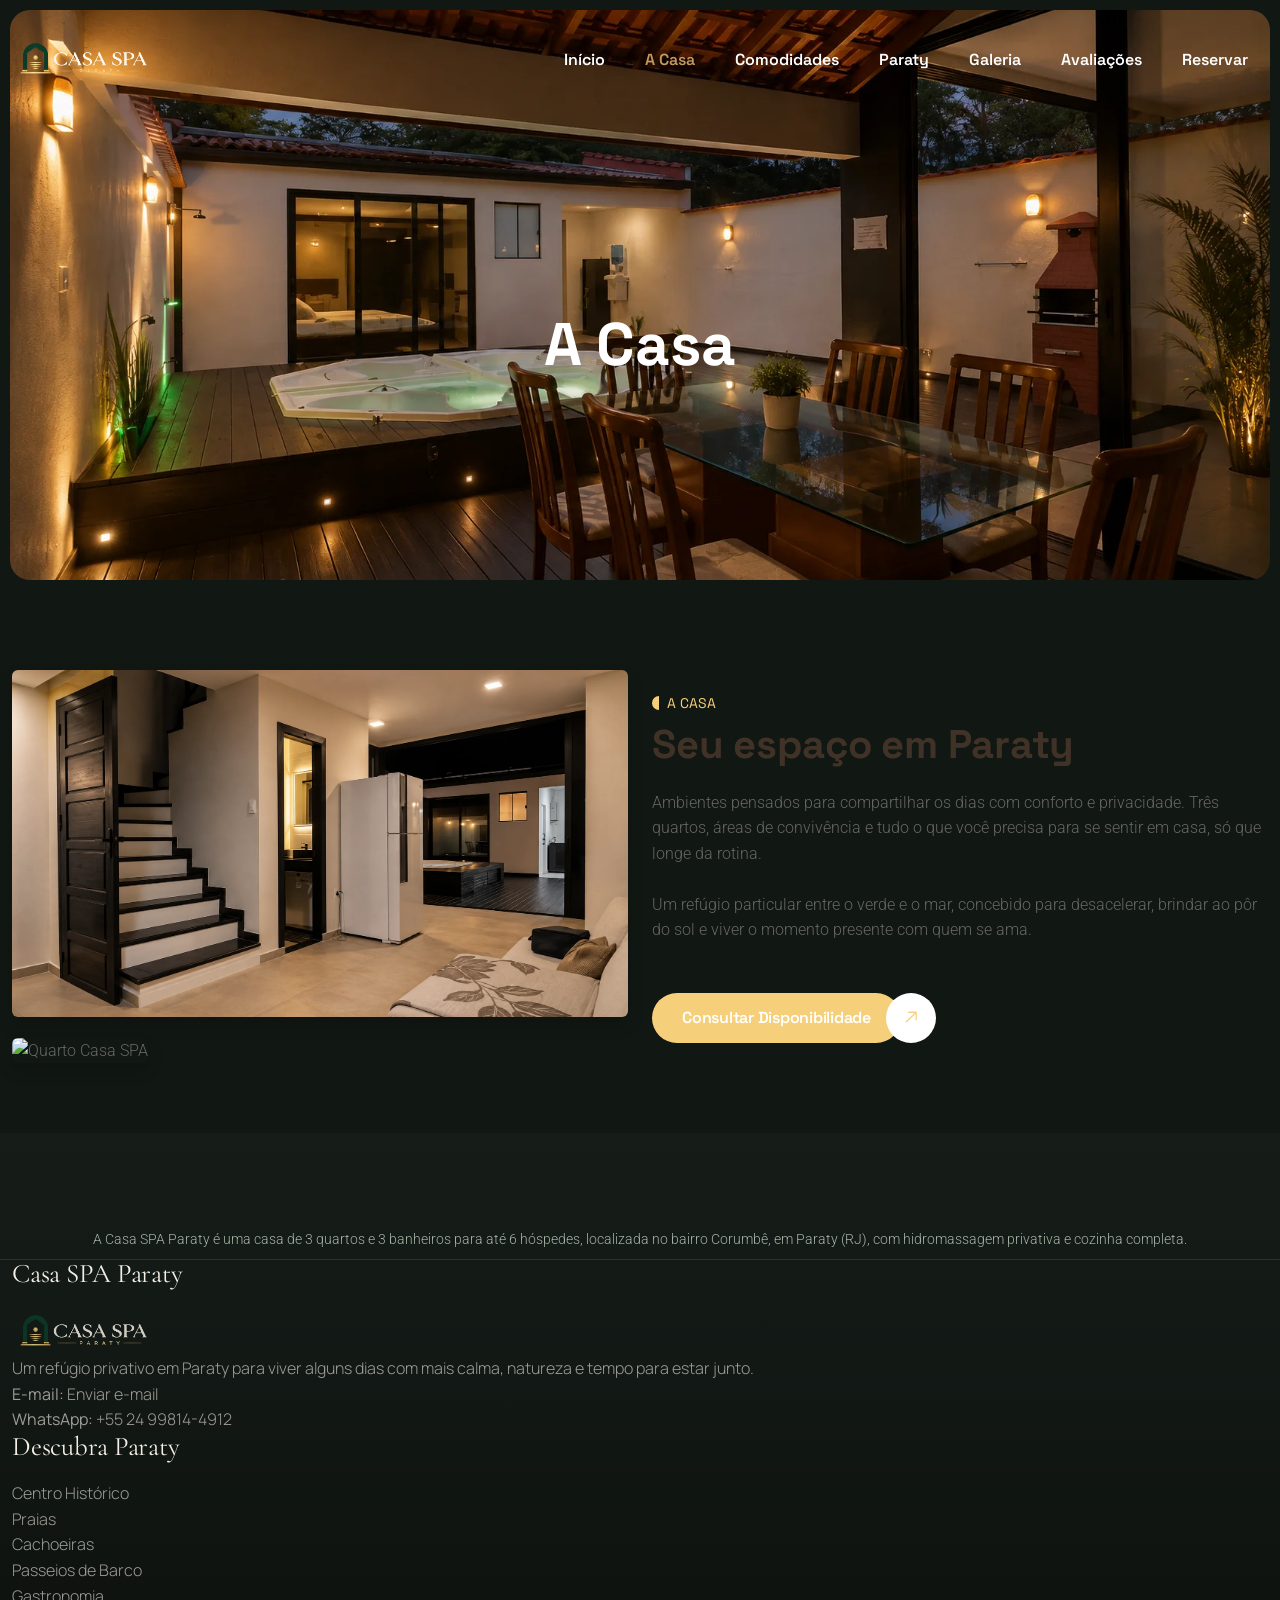
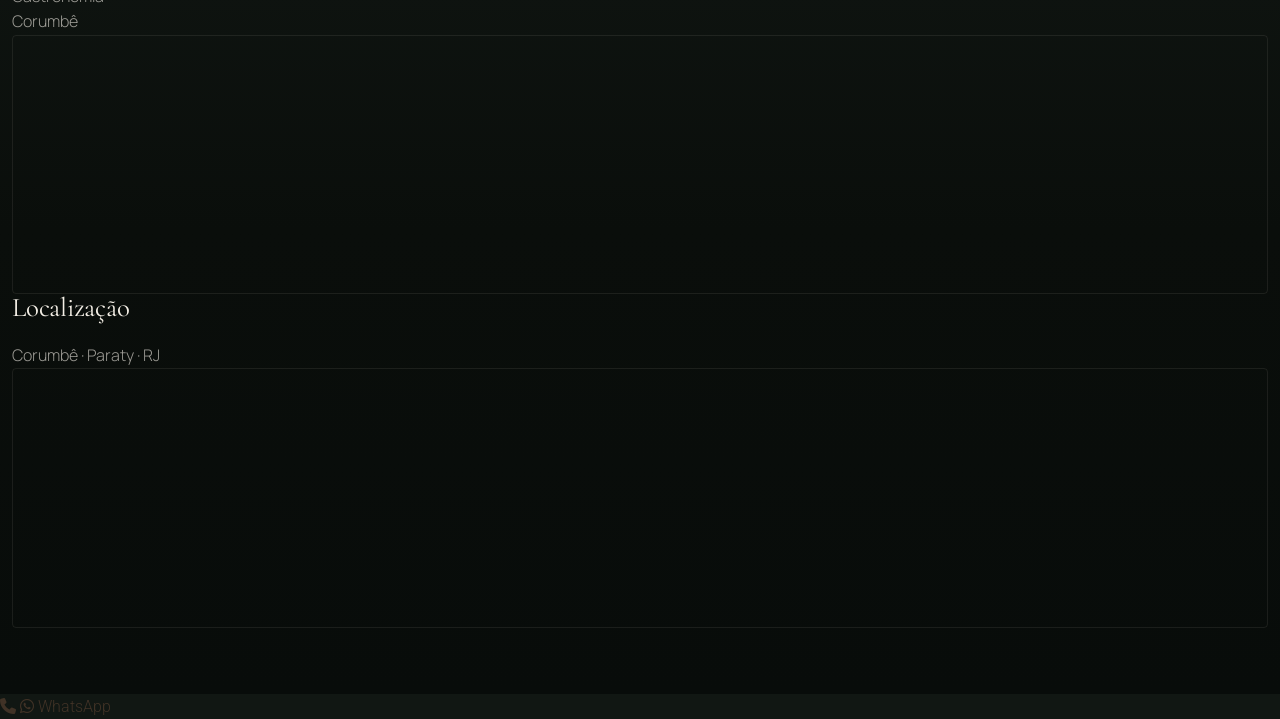
==== commit e4cb4994: "feat: keep Casa SPA navigation visible on scroll" ====
--- a/about-us.html
+++ b/about-us.html
@@ -1,8 +1,5 @@
 <!DOCTYPE html>
-
 <html class="no-js" lang="pt-BR">
-
-
 
 <head>
     <meta charset="utf-8" />
@@ -10,11 +7,11 @@
     <meta name="viewport" content="width=device-width, initial-scale=1, shrink-to-fit=no" />
     
     <!-- Title -->
-    <title>A Casa | Casa SPA Paraty - Estrutura e Acomodações</title>
+    <title>Casa SPA Paraty | Aluguel de Casa Inteira com Hidromassagem</title>
     
     <!-- SEO Meta -->
-    <link rel="canonical" href="https://site-casa-spa.vercel.app/about-us.html" />
-    <meta name="description" content="Conheça a estrutura da Casa SPA Paraty. Casa inteira para locação de temporada com 3 quartos, 3 banheiros, hidromassagem e privacidade total para até 6 pessoas." />
+    <link rel="canonical" href="https://site-casa-spa.vercel.app/" />
+    <meta name="description" content="Descubra a Casa SPA Paraty, um refúgio exclusivo entre o verde e o mar em Corumbê, Paraty (RJ). Casa inteira com hidromassagem para até 6 hóspedes. Reserve agora!" />
     <meta name="keywords" content="Casa SPA Paraty, Hospedagem Paraty, Aluguel temporada Paraty, Casa com SPA, Casa Corumbê" />
     <meta name="author" content="Casa SPA Paraty" />
     <meta name="robots" content="index, follow" />
@@ -22,662 +19,344 @@
     <!-- Open Graph / Social -->
     <meta property="og:site_name" content="Casa SPA Paraty">
     <meta property="og:type" content="website">
-    <meta property="og:url" content="https://site-casa-spa.vercel.app/about-us.html">
-    <meta property="og:title" content="A Casa | Casa SPA Paraty - Estrutura e Acomodações">
-    <meta property="og:description" content="Conheça a estrutura da Casa SPA Paraty. Casa inteira para locação de temporada com 3 quartos, 3 banheiros, hidromassagem e privacidade total para até 6 pessoas.">
+    <meta property="og:url" content="https://site-casa-spa.vercel.app/">
+    <meta property="og:title" content="Casa SPA Paraty | Aluguel de Casa Inteira com Hidromassagem">
+    <meta property="og:description" content="Descubra a Casa SPA Paraty, um refúgio exclusivo entre o verde e o mar em Corumbê, Paraty (RJ). Casa inteira com hidromassagem para até 6 hóspedes. Reserve agora!">
     <meta property="og:image" content="https://site-casa-spa.vercel.app/images/mf-images/fachada-01.webp">
     <meta property="og:locale" content="pt_BR">
     
     <meta property="twitter:card" content="summary_large_image">
-    <meta property="twitter:url" content="https://site-casa-spa.vercel.app/about-us.html">
-    <meta property="twitter:title" content="A Casa | Casa SPA Paraty - Estrutura e Acomodações">
-    <meta property="twitter:description" content="Conheça a estrutura da Casa SPA Paraty. Casa inteira para locação de temporada com 3 quartos, 3 banheiros, hidromassagem e privacidade total para até 6 pessoas.">
+    <meta property="twitter:url" content="https://site-casa-spa.vercel.app/">
+    <meta property="twitter:title" content="Casa SPA Paraty | Aluguel de Casa Inteira com Hidromassagem">
+    <meta property="twitter:description" content="Descubra a Casa SPA Paraty, um refúgio exclusivo entre o verde e o mar em Corumbê, Paraty (RJ). Casa inteira com hidromassagem para até 6 hóspedes. Reserve agora!">
     <meta property="twitter:image" content="https://site-casa-spa.vercel.app/images/mf-images/fachada-01.webp">
 
     <script type="application/ld+json">
     {
       "@context": "https://schema.org",
-      "@type": "BreadcrumbList",
-      "itemListElement": [{
-        "@type": "ListItem", "position": 1, "name": "Início", "item": "https://site-casa-spa.vercel.app/"
-      },{
-        "@type": "ListItem", "position": 2, "name": "A Casa", "item": "https://site-casa-spa.vercel.app/about-us.html"
-      }]
+      "@type": "LodgingBusiness",
+      "name": "Casa SPA Paraty",
+      "description": "Um refúgio particular entre o verde e o mar. Casa inteira em Paraty para viver sem pressa, com hidromassagem, privacidade e espaço para compartilhar.",
+      "url": "https://site-casa-spa.vercel.app/",
+      "telephone": "+5524998144912",
+      "image": "https://site-casa-spa.vercel.app/images/mf-images/fachada-01.webp",
+      "address": {
+        "@type": "PostalAddress",
+        "streetAddress": "Corumbê",
+        "addressLocality": "Paraty",
+        "addressRegion": "RJ",
+        "postalCode": "23970-000",
+        "addressCountry": "BR"
+      },
+      "geo": {
+        "@type": "GeoCoordinates",
+        "latitude": "-23.181822",
+        "longitude": "-44.821360"
+      },
+      "amenityFeature": [
+        {"@type": "LocationFeatureSpecification", "name": "Hidromassagem", "value": "True"},
+        {"@type": "LocationFeatureSpecification", "name": "Wi-Fi Gratuito", "value": "True"},
+        {"@type": "LocationFeatureSpecification", "name": "Ar-condicionado", "value": "True"},
+        {"@type": "LocationFeatureSpecification", "name": "Cozinha Equipada", "value": "True"},
+        {"@type": "LocationFeatureSpecification", "name": "Pet Friendly", "value": "True"}
+      ],
+      "maximumAttendeeCapacity": 6,
+      "priceRange": "$$"
     }
     </script>
 
     <!-- Favicons -->
-
     <link rel="icon" type="image/x-icon" href="/favicon.ico">
-
     <link rel="apple-touch-icon" sizes="180x180" href="/apple-touch-icon.png">
-
     <link rel="icon" type="image/png" sizes="192x192" href="/android-chrome-192x192.png">
-
     <link rel="icon" type="image/png" sizes="512x512" href="/android-chrome-512x512.png">
 
-
-
     <!-- CSS Files -->
-
     <link rel="stylesheet" href="css/bootstrap.min.css" />
-
     <link rel="stylesheet" href="css/fontawesome.css" />
-
     <link rel="stylesheet" href="css/flaticon.css" />
-
     <link rel="stylesheet" href="css/pbminfotech-base-icons.css" />
-
     <link rel="stylesheet" href="css/themify-icons.css" />
-
     <link rel="stylesheet" href="css/swiper.min.css" />
-
     <link rel="stylesheet" href="css/magnific-popup.css" />
-
     <link rel="stylesheet" href="css/twentytwenty.css" />
-
     <link rel="stylesheet" href="css/aos.css" />
-
     <link rel="stylesheet" href="css/shortcode.css" />
-
     <link rel="stylesheet" href="css/base.css" />
-
     <link rel="stylesheet" href="css/style.css" />
-
     <link rel="stylesheet" href="css/responsive.css" />
-
     <link rel="stylesheet" href="css/casa-spa-index.css" />
-
     <link rel="stylesheet" href="https://cdn.jsdelivr.net/npm/swiper@11/swiper-bundle.min.css" />
 
-
-
     <!-- Font Awesome (icons) -->
-
     <link href="https://cdnjs.cloudflare.com/ajax/libs/font-awesome/6.5.2/css/all.min.css" rel="stylesheet" />
 
-
-
     <style>
-
         @media (max-width: 767.98px) {
-
             h2 {
-
                 line-height: 35px !important;
-
-            }
-
+            }
         }
 
-
-
         .pbmit-slider-one .swiper-horizontal>.swiper-pagination-bullets {
-
             display: block;
-
             width: 200px;
-
             height: 0px;
-
             line-height: 100px;
-
             right: 0;
-
             left: auto;
-
             bottom: 0;
-
             border-radius: 20px 0 0;
-
             background-color: #fff;
-
         }
 
-
-
         @media (min-width: 1201px) {
-
             .pbmit-slider-one .pbmit-slider-dots-corner {
-
                 position: absolute;
-
                 width: 200px;
-
                 height: 0px;
-
                 right: 0;
-
                 bottom: 0;
-
                 background-color: var(--pbmit-white-color);
-
                 display: block;
-
                 border-radius: 20px 0 0;
-
                 z-index: 1;
-
-            }
-
+            }
         }
 
-
-
         .pbmit-slider-one .pbmit-slider-item {
-
             display: flex;
-
             align-items: center;
-
             height: 575px !important;
-
             background-color: rgba(22, 29, 25, 0.22);
-
         }
 
-
-
         @media (max-width: 991px) {
-
             .pbmit-slider-one .pbmit-slider-item {
-
                 display: flex;
-
                 align-items: center;
-
                 height: 365px !important;
-
                 background-color: rgba(22, 29, 25, 0.22);
-
-            }
-
+            }
         }
-
     </style>
 
 
-
-
-
     <style>
-
       .site-header .site-branding,
-
       .header-style-1 .site-branding {
-
         background-color: transparent !important;
-
         background: transparent !important;
-
         box-shadow: none !important;
-
         border: none !important;
-
         padding: 10px 0 !important;
-
         border-radius: 0 !important;
-
       }
-
       .pbmit-sticky-corner {
-
         display: none !important;
-
       }
-
       .site-header .site-branding img.site-logo {
-
         display: block;
-
         height: 52px;
-
         width: auto;
-
       }
-
       @media (max-width: 768px) {
-
         .site-header .site-branding img.site-logo {
-
           height: 38px;
-
         }
-
       }
-
     </style>
-
     
-
-
-    <script type="application/ld+json">
-    {
-      "@context": "https://schema.org",
-      "@type": "FAQPage",
-      "mainEntity": [{
-        "@type": "Question",
-        "name": "A Casa SPA Paraty é uma casa inteira ou tenho que dividir com outros hóspedes?",
-        "acceptedAnswer": {
-          "@type": "Answer",
-          "text": "A Casa SPA Paraty é uma casa inteira disponível exclusivamente para a sua locação. Você não dividirá o espaço com outros hóspedes, garantindo total privacidade durante a sua estadia."
-        }
-      }, {
-        "@type": "Question",
-        "name": "Quantas pessoas cabem na Casa SPA Paraty?",
-        "acceptedAnswer": {
-          "@type": "Answer",
-          "text": "A casa possui capacidade máxima para até 6 hóspedes, acomodados confortavelmente em 3 quartos privativos, com 3 banheiros completos à disposição."
-        }
-      }, {
-        "@type": "Question",
-        "name": "A Casa SPA aceita pets?",
-        "acceptedAnswer": {
-          "@type": "Answer",
-          "text": "Sim, somos Pet Friendly! Entendemos que os animais de estimação são parte da família e eles são muito bem-vindos na nossa propriedade."
-        }
-      }, {
-        "@type": "Question",
-        "name": "Onde fica a Casa SPA Paraty em relação ao Centro Histórico?",
-        "acceptedAnswer": {
-          "@type": "Answer",
-          "text": "A propriedade está localizada no bairro Corumbê, uma área tranquila cercada por natureza, a apenas 15 minutos de carro do Centro Histórico de Paraty."
-        }
-      }, {
-        "@type": "Question",
-        "name": "A Casa SPA tem hidromassagem?",
-        "acceptedAnswer": {
-          "@type": "Answer",
-          "text": "Sim! Temos uma área externa dedicada com uma hidromassagem privativa estilo SPA, perfeita para relaxar após um dia explorando Paraty."
-        }
-      }]
-    }
-    </script>
-
 </head>
 
-
-
 <body>
-
     <!-- page wrapper -->
-
     <div class="page-wrapper" id="page">
-
         <!-- Header Main Area -->
 
-
-
         <style type="text/css">
-
             @media (min-width: 1201px) {
-
                 .header-style-1 {
-
                     position: relative;
-
                     margin: 0px 0px 0;
-
                 }
-
-            }
-
-
+            }
 
             .header-style-1 .site-branding {
-
                 border-radius: 0 0 20px;
-
                 position: relative;
-
                 padding: 0 0px;
-
                 margin-right: 20px;
-
                 background-color: var(--pbmit-white-color);
-
-            }
-
-
+            }
 
             .pbmit-sticky-corner svg path {
-
                 fill: transparent;
-
-            }
-
-
+            }
 
             .header-style-1 .site-branding {
-
                 border-radius: 0 0 20px;
-
                 position: relative;
-
                 padding: 15px 0px 0px 0px;
-
                 margin-right: 20px;
-
                 background-color: transparent !important;
-
-            }
-
-
+            }
 
             .site-header .site-branding img.site-logo {
-
                 display: block;
-
                 height: 48px;
-
                 width: auto;
-
                 max-width: none;
-
                 max-height: none;
-
-            }
-
-
+            }
 
             @media (max-width: 768px) {
-
                 .site-header .site-branding img.site-logo {
-
                     height: 34px;
-
                 }
-
-            }
-
+            }
         </style>
 
 
-
-
-
         <header class="site-header header-style-1">
-
             <div class="pbmit-header-overlay">
-
                 <div class="pbmit-main-header-area">
-
                     <div class="container">
-
                         <div class="pbmit-header-content d-flex justify-content-between align-items-center" style="background-color:;">
-
                             <div class="pbmit-logo-button-area d-flex justify-content-between align-items-center">
-
                                 <div class="site-branding">
-
                                     <div class="site-title">
-
                                         <a href="index.html">
-
 											<img class="logo-img site-logo" src="images/brand/logo-casa-spa-branca.webp" alt="Casa SPA Paraty">
-
 										</a>
-
                                     </div>
-
                                     <div class="pbmit-sticky-corner  pbmit-top-right-corner">
-
                                         <svg width="20" height="20" viewBox="0 0 20 20" fill="" xmlns="http://www.w3.org/2000/svg">
-
 										   	<path d="M20 20V0C20 16 16 20 0 20H20Z" fill="red"></path>
-
 										</svg>
-
                                     </div>
-
                                     <div class="pbmit-sticky-corner pbmit-bottom-left-corner">
-
                                         <svg width="20" height="20" viewBox="0 0 20 20" fill="none" xmlns="http://www.w3.org/2000/svg">
-
 										   	<path d="M20 20V0C20 12 12 20 0 20H20Z" fill="red"></path>
-
 										</svg>
-
                                     </div>
-
                                 </div>
-
                                 <!-- <div class="pbmit-button-box">
-
 									<div class="pbmit-header-button">
-
 										<a href="tel:+1(212)%20255-511">
-
 											<span class="pbmit-header-button-text-1">+1(212) 255-511</span>			
-
 											<span class="pbmit-header-button-text-2">tel:+1(212) 255-511</span>		
-
 										</a>
-
 									</div>
-
 								</div> -->
-
                             </div>
-
                             <div class="site-navigation">
-
                                 <nav class="main-menu navbar-expand-xl navbar-light">
-
                                     <div class="navbar-header">
-
                                         <!-- Toggle Button -->
-
                                         <button class="navbar-toggler" type="button">
-
 											<i class="pbmit-base-icon-menu-1"></i>
-
 										</button>
-
                                     </div>
-
                                     <div class="pbmit-mobile-menu-bg"></div>
-
                                     <div class="collapse navbar-collapse clearfix show" id="pbmit-menu">
-
                                         <div class="pbmit-menu-wrap">
-
                                             <span class="closepanel">
-
 												<svg class="qodef-svg--close qodef-m" xmlns="http://www.w3.org/2000/svg" width="20.163" height="20.163" viewBox="0 0 26.163 26.163">
-
 													<rect width="36" height="1" transform="translate(0.707) rotate(45)"></rect>
-
 													<rect width="36" height="1" transform="translate(0 25.456) rotate(-45)"></rect>
-
 												</svg>
-
 											</span>
-
                                             <ul class="navigation clearfix">
-
                                                 <li class="">
-
                                                     <a href="index.html">Início</a>
-
                                                 </li>
 
-
-
                                                 <li class="">
-
                                                     <a href="about-us.html" style="color:var(--casa-champagne)">A Casa</a>
-
                                                 </li>
 
-
-
                                                 <li class="">
-
                                                     <a href="comodidades.html">Comodidades</a>
-
                                                 </li>
 
-
-
                                                 <li class="">
-
                                                     <a href="paraty.html">Paraty</a>
-
                                                 </li>
 
-
-
-                                                <!-- <li class="dropdown">
-
-											    <a href="gallery.html">Gallery</a>
-
-											  </li> -->
-
-
+                                                <li class=""><a href="gallery.html">Galeria</a></li>
 
                                                 <li class="">
-
                                                     <a href="#avaliacoes">Avaliações</a>
-
                                                 </li>
 
-
-
                                                 <li class="">
-
                                                     <a href="contact-us.html">Reservar</a>
-
                                                 </li>
-
                                             </ul>
 
 
-
-
-
                                         </div>
-
                                     </div>
-
                                 </nav>
-
                             </div>
-
                             <!-- <div class="pbmit-right-box d-flex align-items-center">
-
 							
-
 								<div class="pbmit-button-box-second">
-
 									<a class="pbmit-btn" href="contact-us.html">
-
 										<span class="pbmit-button-content-wrapper">
-
 											<span class="pbmit-button-text">Consultar Disponibilidade</span>
-
 										</span>
-
 									</a>
-
 								</div>
-
 							</div> -->
-
                         </div>
-
                     </div>
-
                 </div>
-
             </div>
 
-
-
         </header>
-
         <!-- Header Main Area End Here -->
 
-
-
         <!-- page content -->
-
   <div class="page-content">
 
-
-
     <!-- Inner Hero -->
-
     <div class="pbmit-title-bar-wrapper" style="background-image: url('images/index/r1-exterior.webp'); background-size: cover; background-position: center;">
-
       <div class="container">
-
         <div class="pbmit-title-bar-content">
-
           <div class="pbmit-title-bar-content-inner">
-
             <div class="pbmit-tbar-title">
-
               <h1 class="pbmit-tbar-title">A Casa</h1>
-
             </div>
-
           </div>
-
         </div>
-
       </div>
-
     </div>
-
     
-
     <section class="section-md">
-
       <div class="container">
-
         <div class="row align-items-center">
-
           <div class="col-lg-6">
-
-            <img loading="lazy" src="images/mf-images/sala-02.webp" alt="Sala da Casa SPA" class="img-fluid rounded shadow" style="margin-bottom: 20px;">
-
-            <img loading="lazy" src="images/mf-images/quarto-02.webp" alt="Quarto Casa SPA" class="img-fluid rounded shadow">
-
+            <img src="images/mf-images/sala-02.webp" alt="Sala da Casa SPA" class="img-fluid rounded shadow" style="margin-bottom: 20px;">
+            <img src="images/ms-images/quarto2-01.webp" alt="Quarto Casa SPA" class="img-fluid rounded shadow">
           </div>
-
           <div class="col-lg-6 mt-4 mt-lg-0">
-
             <h4 class="pbmit-subtitle">A Casa</h4>
-
             <h2>Seu espaço em Paraty</h2>
-
             <p>Ambientes pensados para compartilhar os dias com conforto e privacidade. Três quartos, áreas de convivência e tudo o que você precisa para se sentir em casa, só que longe da rotina.</p>
-
             <p>Um refúgio particular entre o verde e o mar, concebido para desacelerar, brindar ao pôr do sol e viver o momento presente com quem se ama.</p>
-
             <!-- REVISAR: confirmar história/conceito da casa com o proprietário -->
-
             <br>
-
             <a class="pbmit-btn pbmit-btn-global" href="https://wa.me/5524998144912" target="_blank">
-
                 <span>Consultar Disponibilidade</span>
-
             </a>
-
           </div>
-
         </div>
-
       </div>
-
     </section>
 
-
-
   </div>
-
   <footer id="site-footer" class="footer-container">
                                     <!-- AEO / Factual Text -->
                                     <div class="container pt-4 pb-2" style="border-bottom: 1px solid rgba(255,255,255,0.1);">
@@ -688,622 +367,332 @@
                                         </div>
                                     </div>
 
-
                                     <div class="container">
-
                                         <div class="footer-row">
-
                                             <!-- Left Section: Logo and Contact Info -->
-
                                             <div class="footer-column">
-
                                                 <h3>Casa SPA Paraty</h3>
-
                                                 <div class="footer-logo">
-
                                                     <img loading="lazy" src="images/brand/logo-casa-spa-branca.webp" alt="Casa SPA Paraty" />
-
                                                 </div>
-
                                                 <ul>
-
                                                     <!--<li><strong>Address:</strong> 📍 Grandeur Residency, Whitefields, Hitech City, Paraty, Rio de Janeiro 23970-000.</li>-->
-
                                                     <li>Um refúgio privativo em Paraty para viver alguns dias com mais calma, natureza e tempo para estar junto.</li>
-
                                                     <li><strong>E-mail:</strong> <a href="mailto:casa-spagroup8@gmail.com">Enviar e-mail</a></li>
-
                                                     <li><strong>WhatsApp:</strong> <a href="tel:+5524998144912">+55 24 99814-4912</a></li>
-
                                                 </ul>
 
-
-
                                                 <!-- Social Links below phone number -->
-
                                                 <!--<div class="social-links">-->
-
                                                 <!--  <a href="#" target="_blank" title="Facebook"><i class="fab fa-facebook"></i></a>-->
 
-
-
                                                 <!--  <a href="#" target="_blank" title="Instagram"><i class="fab fa-instagram"></i></a>-->
-
                                                 <!--  <a href="#" target="_blank" title="Youtube"><i class="fab fa-youtube"></i></a> -->
-
                                                 <!--  <a href="#" target="_blank" title="Airbnb"><i class="fab fa-airbnb"></i></a>-->
-
                                                 <!--</div>-->
-
                                             </div>
 
-
-
                                             <!-- Middle Section: Map 1 -->
-
                                             <div class="footer-column">
-
                                                 <h3>Descubra Paraty</h3>
-
                                                 <ul>
-
                                                     <li>Centro Histórico</li>
-
                                                     <li>Praias</li>
-
                                                     <li>Cachoeiras</li>
-
                                                     <li>Passeios de Barco</li>
-
                                                     <li>Gastronomia</li>
-
                                                     <li>Corumbê</li>
-
                                                 </ul>
-
                                                 <div class="footer-map-container">
-
                                                     <div class="footer-map">
-
                                                         <!-- Map 1 -->
-
                                                         <iframe src="https://www.google.com/maps/embed?pb=!1m18!1m12!1m3!1d117565.34444322967!2d-44.8213601550787!3d-23.181822763261274!2m3!1f0!2f0!3f0!3m2!1i1024!2i768!4f13.1!3m3!1m2!1s0x9d72111c6d3283%3A0xc3afbf688f244199!2sParaty%2C%20RJ!5e0!3m2!1spt-BR!2sbr!4v1714486536340!5m2!1spt-BR!2sbr"
-
                                                             width="100%" height="250" style="border:0;" allowfullscreen="" loading="lazy" referrerpolicy="no-referrer-when-downgrade"></iframe>
-
                                                     </div>
-
                                                 </div>
-
                                             </div>
 
-
-
                                             <!-- Right Section: Map 2 -->
-
                                             <div class="footer-column">
-
                                                 <h3>Localização</h3>
-
                                                 <ul>
-
                                                     <li>Corumbê · Paraty · RJ</li>
-
                                                 </ul>
-
                                                 <div class="footer-map-container">
-
                                                     <div class="footer-map">
-
                                                         <!-- Map 2 -->
-
                                                         <iframe src="https://www.google.com/maps/embed?pb=!1m18!1m12!1m3!1d117565.34444322967!2d-44.8213601550787!3d-23.181822763261274!2m3!1f0!2f0!3f0!3m2!1i1024!2i768!4f13.1!3m3!1m2!1s0x9d72111c6d3283%3A0xc3afbf688f244199!2sParaty%2C%20RJ!5e0!3m2!1spt-BR!2sbr!4v1714486536340!5m2!1spt-BR!2sbr"
-
                                                             width="100%" height="250" style="border:0;" allowfullscreen="" loading="lazy" referrerpolicy="no-referrer-when-downgrade"></iframe>
-
                                                     </div>
-
                                                 </div>
-
                                             </div>
-
                                         </div>
-
                                     </div>
-
                                 </footer>
 
-
-
                                 <!-- Call button -->
-
                                 <a href="tel:+5524998144912" class="wild-float-call">
-
                                     <!-- <i class="fas fa-phone-alt"></i> -->
-
                                     <i class="fas fa-phone"></i>
-
                                     <!--<span>Call Now</span>-->
-
                                 </a>
 
-
-
                                 <!-- WhatsApp button -->
-
                                 <a href="https://wa.me/5524998144912" target="_blank" class="wild-float-whatsapp">
-
           <i class="fab fa-whatsapp"></i>
-
           <span>WhatsApp</span>
-
         </a>
-
                                 <!-- footer End -->
-
                             </div>
-
                             <!-- page wrapper End -->
 
-
-
                             <!-- Search Box Start Here -->
-
                             <div class="pbmit-search-overlay">
-
                                 <div class="pbmit-icon-close">
-
                                     <svg class="qodef-svg--close qodef-m" xmlns="http://www.w3.org/2000/svg" width="28.163" height="28.163" viewBox="0 0 26.163 26.163">
-
           <rect
-
             width="36"
-
             height="1"
-
             transform="translate(0.707) rotate(45)"
-
           ></rect>
-
           <rect
-
             width="36"
-
             height="1"
-
             transform="translate(0 25.456) rotate(-45)"
-
           ></rect>
-
         </svg>
-
                                 </div>
-
                                 <div class="pbmit-search-outer">
-
                                     <form class="pbmit-site-searchform">
-
                                         <input type="search" class="form-control field searchform-s" name="s" placeholder="Search …" />
-
                                         <button type="submit"></button>
-
                                     </form>
-
                                 </div>
-
                             </div>
-
                             <!-- Search Box End Here -->
-
                             <!-- Scroll To Top -->
-
                             <div class="pbmit-progress-wrap" style="display: none;">
-
                                 <svg class="pbmit-progress-circle svg-content" width="100%" height="100%" viewBox="-1 -1 102 102">
-
         <path d="M50,1 a49,49 0 0,1 0,98 a49,49 0 0,1 0,-98"></path>
-
       </svg>
-
                             </div>
-
                             <!-- Scroll To Top End -->
 
-
-
                             <!-- jQuery JS -->
-
                             <script data-cfasync="false" src="../cdn-cgi/scripts/5c5dd728/cloudflare-static/email-decode.min.js"></script>
-
                             <script src="js/jquery.min.js"></script>
-
                             <!-- Popper JS -->
-
                             <script src="js/popper.min.js"></script>
-
                             <!-- Bootstrap JS -->
-
                             <script src="js/bootstrap.min.js"></script>
-
                             <!-- jquery Waypoints JS -->
-
                             <script src="js/jquery.waypoints.min.js"></script>
-
                             <!-- jquery Appear JS -->
-
                             <script src="js/jquery.appear.js"></script>
-
                             <!-- Numinate JS -->
-
                             <script src="js/numinate.min.js"></script>
-
                             <!-- Slick JS -->
-
                             <script src="js/swiper.min.js"></script>
-
                             <!-- Magnific JS -->
-
                             <script src="js/jquery.magnific-popup.min.js"></script>
-
                             <!-- Circle Progress JS -->
-
                             <script src="js/circle-progress.js"></script>
-
                             <!-- countdown JS -->
-
                             <script src="js/jquery.countdown.min.js"></script>
-
                             <!-- AOS -->
-
                             <script src="js/aos.js"></script>
-
                             <!-- GSAP -->
-
                             <script src="js/gsap.js"></script>
-
                             <script src="js/casa-stats.js"></script>
-
                             <!-- Scroll Trigger -->
-
                             <script src="js/ScrollTrigger.js"></script>
-
                             <!-- Split Text -->
-
                             <script src="js/SplitText.js"></script>
-
                             <!-- Magnetic -->
-
                             <script src="js/magnetic.js"></script>
-
                             <!-- Morphext JS -->
-
                             <script src="js/morphext.min.js"></script>
-
                             <script src="js/popper.min.js"></script>
-
                             <!-- GSAP Animation -->
-
                             <script src="js/gsap-animation.js"></script>
-
                             <!-- Twentytwenty JS -->
-
                             <script src="js/jquery.event.move.js"></script>
-
                             <script src="js/jquery.twentytwenty.js"></script>
-
                             <!-- Scripts JS -->
-
                             <script src="js/scripts.js"></script>
-
                             <script>
-
                                 (function() {
-
                                     function c() {
-
                                         var b = a.contentDocument || a.contentWindow.document;
-
                                         if (b) {
-
                                             var d = b.createElement("script");
-
                                             d.innerHTML =
-
                                                 "window.__CF$cv$params={r:'93bed8f929113ae5',t:'MTc0NjYwMTMwMy4wMDAwMDA='};var a=document.createElement('script');a.nonce='';a.src='../cdn-cgi/challenge-platform/h/b/scripts/jsd/701fd2559006/maind41d.js';document.getElementsByTagName('head')[0].appendChild(a);";
-
                                             b.getElementsByTagName("head")[0].appendChild(d);
-
                                         }
-
                                     }
-
                                     if (document.body) {
-
                                         var a = document.createElement("iframe");
-
                                         a.height = 1;
-
                                         a.width = 1;
-
                                         a.style.position = "absolute";
-
                                         a.style.top = 0;
-
                                         a.style.left = 0;
-
                                         a.style.border = "none";
-
                                         a.style.visibility = "hidden";
-
                                         document.body.appendChild(a);
-
                                         if ("loading" !== document.readyState) c();
-
                                         else if (window.addEventListener)
-
                                             document.addEventListener("DOMContentLoaded", c);
-
                                         else {
-
                                             var e = document.onreadystatechange || function() {};
-
                                             document.onreadystatechange = function(b) {
-
                                                 e(b);
-
                                                 "loading" !== document.readyState &&
-
                                                     ((document.onreadystatechange = e), c());
-
                                             };
-
                                         }
-
                                     }
-
                                 })();
-
                             </script>
-
                             <script defer src="https://static.cloudflareinsights.com/beacon.min.js/vcd15cbe7772f49c399c6a5babf22c1241717689176015" integrity="sha512-ZpsOmlRQV6y907TI0dKBHq9Md29nnaEIPlkf84rnaERnq6zvWvPUqr2ft8M1aS28oN72PdrCzSjY4U6VaAw1EQ==" data-cf-beacon='{"rayId":"93bed8f929113ae5","version":"2025.4.0-1-g37f21b1","serverTiming":{"name":{"cfExtPri":true,"cfL4":true,"cfSpeedBrain":true,"cfCacheStatus":true}},"token":"125856bf84ab44059737e93b01aa0fef","b":1}'
-
                                 crossorigin="anonymous"></script>
-
                             <script>
-
                                 const tabs = document.querySelectorAll(".ss-tabs li");
-
                                 const items = document.querySelectorAll(".s-s-item");
-
                                 const popup = document.getElementById("popup");
-
                                 const popupImg = document.getElementById("popup-img");
-
                                 const closeBtn = document.getElementById("close");
-
                                 const nextBtn = document.getElementById("next");
-
                                 const prevBtn = document.getElementById("prev");
 
-
-
                                 let currentIndex = 0;
-
                                 let galleryImages = [];
 
-
-
                                 // Tab filter
-
                                 tabs.forEach((tab) => {
-
                                     tab.addEventListener("click", () => {
-
                                         tabs.forEach((t) => t.classList.remove("active"));
-
                                         tab.classList.add("active");
 
-
-
                                         let filter = tab.getAttribute("data-filter");
-
                                         galleryImages = [];
 
-
-
                                         items.forEach((item, index) => {
-
                                             if (filter === "all" || item.classList.contains(filter)) {
-
                                                 item.style.display = "block";
-
                                                 galleryImages.push(item.querySelector("img").src);
-
                                             } else {
-
                                                 item.style.display = "none";
-
                                             }
-
                                         });
-
                                     });
-
-                                });
-
-
+                                });
 
                                 // Default load all images
-
                                 galleryImages = Array.from(items).map(
-
                                     (item) => item.querySelector("img").src,
-
                                 );
 
-
-
                                 // Open popup
-
                                 items.forEach((item, index) => {
-
                                     item.addEventListener("click", () => {
-
                                         popup.classList.add("active");
-
                                         popupImg.src = item.querySelector("img").src;
-
                                         currentIndex = galleryImages.indexOf(popupImg.src);
-
                                     });
-
-                                });
-
-
+                                });
 
                                 // Close popup
-
                                 closeBtn.addEventListener("click", () => {
-
                                     popup.classList.remove("active");
-
-                                });
-
-
+                                });
 
                                 // Next & Prev
-
                                 nextBtn.addEventListener("click", () => {
-
                                     currentIndex = (currentIndex + 1) % galleryImages.length;
-
                                     popupImg.src = galleryImages[currentIndex];
-
-                                });
-
-
+                                });
 
                                 prevBtn.addEventListener("click", () => {
-
                                     currentIndex =
-
                                         (currentIndex - 1 + galleryImages.length) % galleryImages.length;
-
                                     popupImg.src = galleryImages[currentIndex];
-
-                                });
-
-
+                                });
 
                                 // Close on background click
-
                                 popup.addEventListener("click", (e) => {
-
                                     if (e.target === popup) popup.classList.remove("active");
-
-                                });
-
+                                });
                             </script>
 
-
-
                             <script src="https://cdn.jsdelivr.net/npm/swiper@11/swiper-bundle.min.js"></script>
-
                             <script>
-
                                 // Swiper init
-
                                 const eventsSwiper = new Swiper(".events-swiper", {
-
                                     loop: true,
-
                                     speed: 800,
-
                                     spaceBetween: 10,
-
                                     centeredSlides: true,
-
                                     autoplay: {
-
                                         delay: 2800,
-
                                         disableOnInteraction: false,
-
                                     },
-
                                     pagination: {
-
                                         el: ".events-swiper .swiper-pagination",
-
                                         clickable: true,
-
                                     },
-
                                     navigation: {
-
                                         nextEl: ".events-swiper .swiper-button-next",
-
                                         prevEl: ".events-swiper .swiper-button-prev",
-
                                     },
-
                                     // Make images adapt smoothly on resize
-
                                     observer: true,
-
                                     observeParents: true,
-
-                                });
-
+                                });
                             </script>
-
                             <script>
-
                                 document.addEventListener("DOMContentLoaded", function() {
-
                                     document
-
                                         .querySelectorAll(".msc-image-slider")
-
                                         .forEach(function(slider) {
-
                                             new Swiper(slider, {
-
                                                 loop: true,
-
                                                 speed: 900,
-
                                                 autoplay: {
-
                                                     delay: 2500,
-
                                                     disableOnInteraction: false,
-
                                                 },
-
                                                 slidesPerView: 1,
-
                                                 spaceBetween: 0,
-
                                                 pagination: {
-
                                                     el: slider.querySelector(".msc-slider-pagination"),
-
                                                     clickable: true,
-
                                                 },
-
                                             });
-
                                         });
-
-                                });
-
+                                });
                             </script>
 
+  <!-- Navbar Sticky Logic -->
+  <script>
+    document.addEventListener('DOMContentLoaded', function() {
+      const header = document.querySelector('.site-header');
+      if (!header) return;
+
+      function updateHeaderState() {
+        if (window.scrollY > 30) {
+          header.classList.add('is-scrolled');
+        } else {
+          header.classList.remove('is-scrolled');
+        }
+      }
+
+      updateHeaderState();
+      window.addEventListener('scroll', updateHeaderState, { passive: true });
+    });
+  </script>
 </body>
 
 
-
 </html>
-
--- a/css/casa-spa-index.css
+++ b/css/casa-spa-index.css
@@ -2466,3 +2466,340 @@
         min-height: unset !important;
     }
 }
+
+
+@media (max-width: 992px) {
+    .msc-card {
+        grid-template-columns: 1fr !important;
+        grid-template-rows: auto 1fr !important;
+        min-height: unset !important;
+    }
+    .msc-card--reverse {
+        direction: ltr !important;
+    }
+    .msc-card--reverse > * {
+        direction: ltr !important;
+    }
+    .msc-media {
+        border-right: none !important;
+        border-bottom: 1px solid var(--msc-line) !important;
+        aspect-ratio: 4/3 !important;
+    }
+    .msc-body {
+        padding: 24px 20px 28px !important;
+    }
+}
+
+
+/* ===== Scoped: Casa SPA Gallery ===== */
+.mv-gallery { padding: 60px 0; background-color: #f8fafc; }
+.mv-gallery .mv-heading { text-align: center; margin-bottom: 40px; }
+.mv-gallery .mv-heading h2 { font-size: clamp(24px, 4vw, 36px); font-weight: 800; margin-bottom: 12px; }
+.mv-gallery .mv-heading p { color: #475569; max-width: 600px; margin: 0 auto; }
+.gallery-filter-wrap { display: flex; justify-content: center; flex-wrap: wrap; gap: 12px; margin-bottom: 40px; }
+.gallery-filter-btn { 
+    appearance: none;
+    -webkit-appearance: none;
+    font: inherit;
+    background: transparent; 
+    border: 1px solid rgba(22, 29, 25, 0.2); 
+    color: var(--casa-forest); 
+    padding: 8px 18px; 
+    border-radius: 99px; 
+    font-weight: 600; 
+    font-size: 14px; 
+    cursor: pointer; 
+    transition: all 0.3s ease; 
+}
+.gallery-filter-btn:hover, .gallery-filter-btn.active { 
+    background: var(--casa-forest); 
+    color: var(--casa-ivory); 
+    border-color: var(--casa-forest); 
+}
+
+/* Ritmo Editorial Base */
+.gallery-item {
+    --gallery-ratio: 4 / 3;
+}
+
+@media (max-width: 991.98px) {
+    /* Controle seguro para Mobile e Tablet */
+    .gallery-item { --gallery-ratio: 4 / 3 !important; }
+}
+
+@media (min-width: 992px) {
+    /* Desktop Mosaico Editorial (CSS Grid) */
+    .mv-gallery-grid {
+        display: grid;
+        grid-template-columns: repeat(3, minmax(0, 1fr));
+        gap: 24px;
+    }
+    
+    /* Prevent orphaned panoramas when filtering */
+    .mv-gallery-grid.is-filtered .gallery-item {
+        grid-column: span 1 !important;
+        --gallery-ratio: 4 / 3 !important;
+    }
+    
+    .gallery-item.is-featured {
+        grid-column: span 2;
+        --gallery-ratio: 8 / 3;
+    }
+    
+    /* Anula interferencia do Bootstrap row/col dentro do nosso grid desktop */
+    .mv-gallery-grid > .gallery-item {
+        width: auto !important;
+        max-width: none !important;
+        padding: 0 !important;
+        margin: 0 !important;
+    }
+}
+
+.mv-gallery-card { display: block; position: relative; border-radius: 12px; overflow: hidden; box-shadow: 0 4px 12px rgba(0, 0, 0, 0.08); transition: transform 0.3s ease, box-shadow 0.3s ease; height: 100%; }
+.mv-gallery-card:hover { transform: translateY(-5px); box-shadow: 0 12px 24px rgba(0, 0, 0, 0.15); }
+
+.mv-gallery-media { 
+    width: 100%; 
+    aspect-ratio: var(--gallery-ratio); 
+    overflow: hidden; 
+    position: relative; 
+    background-color: #e5e7eb; 
+}
+.mv-gallery-media img { 
+    width: 100%; 
+    height: 100%; 
+    object-fit: cover; 
+    object-position: center;
+    transition: transform 0.5s ease; 
+}
+.mv-gallery-card:hover .mv-gallery-media img { transform: scale(1.05); }
+.mv-gallery-badge { position: absolute; top: 16px; left: 16px; background: rgba(15, 23, 42, 0.7); color: #fff; padding: 4px 12px; border-radius: 99px; font-size: 12px; font-weight: 600; z-index: 2; backdrop-filter: blur(4px); }
+.mv-gallery-overlay { position: absolute; bottom: 0; left: 0; width: 100%; background: linear-gradient(to top, rgba(0, 0, 0, 0.8) 0%, rgba(0, 0, 0, 0) 100%); padding: 40px 20px 20px; z-index: 2; transition: opacity 0.3s ease; }
+.mv-gallery-overlay h4 { color: #fff; margin: 0 0 4px; font-size: 18px; font-weight: 700; }
+.mv-gallery-overlay p { color: #cbd5e1; margin: 0; font-size: 14px; line-height: 1.4; }
+
+/* Gallery Lightbox Popup */
+.mv-gallery-popup { display: none; position: fixed; inset: 0; z-index: 9999; background: rgba(22, 29, 25, 0.92); align-items: center; justify-content: center; }
+.mv-gallery-popup.active { display: flex; }
+.mv-gallery-popup img { max-width: 90vw; max-height: 85vh; object-fit: contain; border-radius: 4px; box-shadow: 0 20px 60px rgba(0,0,0,0.5); }
+.mv-popup-close { position: absolute; top: 20px; right: 24px; background: none; border: none; color: var(--casa-ivory); font-size: 36px; cursor: pointer; line-height: 1; z-index: 1; }
+.mv-popup-prev, .mv-popup-next { position: absolute; top: 50%; transform: translateY(-50%); background: rgba(22, 29, 25, 0.5); border: 1px solid rgba(238,232,220,0.2); color: var(--casa-ivory); font-size: 32px; width: 48px; height: 48px; border-radius: 50%; cursor: pointer; display: flex; align-items: center; justify-content: center; transition: background 0.2s; }
+.mv-popup-prev { left: 16px; }
+.mv-popup-next { right: 16px; }
+.mv-popup-prev:hover, .mv-popup-next:hover { background: var(--casa-forest); }
+@media (max-width: 767.98px) { .mv-popup-prev { left: 8px; } .mv-popup-next { right: 8px; } }
+
+/* ===== Casa SPA Video Tour ===== */
+.casa-video-tour {
+    background-color: var(--casa-forest);
+    color: var(--casa-ivory-soft);
+}
+.casa-video-tour__grid {
+    display: grid;
+    gap: 40px;
+    align-items: center;
+}
+.casa-video-tour__content {
+    max-width: 600px;
+}
+.casa-video-tour__content .pbmit-subtitle {
+    color: var(--casa-champagne);
+    margin-bottom: 12px;
+}
+.casa-video-tour__content .casa-editorial-headline {
+    color: var(--casa-ivory);
+    font-size: clamp(32px, 5vw, 48px);
+    margin-bottom: 24px;
+}
+.casa-video-tour__content p {
+    color: var(--casa-ivory-soft);
+    opacity: 0.9;
+    margin-bottom: 30px;
+    font-size: 16px;
+    line-height: 1.6;
+}
+.casa-video-tour__attributes {
+    display: flex;
+    flex-wrap: wrap;
+    gap: 12px 24px;
+    margin-bottom: 40px;
+    font-family: 'Cormorant Garamond', serif;
+    font-size: 18px;
+    color: var(--casa-ivory);
+}
+.casa-video-tour__attributes .casa-attr {
+    position: relative;
+}
+.casa-video-tour__attributes .casa-attr:not(:last-child)::after {
+    content: "·";
+    position: absolute;
+    right: -14px;
+    color: var(--casa-champagne);
+}
+.casa-video-tour__cta-wrapper .pbmit-btn-outline {
+    border-color: var(--casa-champagne);
+    color: var(--casa-champagne);
+}
+.casa-video-tour__cta-wrapper .pbmit-btn-outline:hover {
+    background-color: var(--casa-champagne);
+    color: var(--casa-forest);
+}
+.casa-video-tour__media {
+    width: min(82vw, 360px);
+    margin-inline: auto;
+    text-align: center;
+}
+.casa-video-tour__player-wrap {
+    width: 100%;
+    aspect-ratio: 9 / 16;
+    border-radius: 4px;
+    overflow: hidden;
+    box-shadow: 0 20px 40px rgba(0,0,0,0.3);
+    margin-bottom: 16px;
+    background-color: #000;
+}
+.casa-video-tour__video {
+    width: 100%;
+    height: 100%;
+    object-fit: cover;
+}
+.casa-video-tour__microcopy {
+    font-size: 14px;
+    color: var(--casa-sage);
+    font-style: italic;
+    margin: 0;
+}
+
+@media (min-width: 992px) {
+    .casa-video-tour__grid {
+        grid-template-columns: 1fr 1fr;
+        gap: 60px;
+    }
+    .casa-video-tour__media {
+        width: min(100%, 430px);
+        margin-inline: 0 auto;
+    }
+}
+
+/* ===== WhatsApp Concierge ===== */
+.casa-whatsapp-concierge {
+    position: fixed;
+    right: 18px;
+    bottom: 100px;
+    width: 320px;
+    background-color: var(--casa-forest);
+    border: 1px solid var(--casa-olive);
+    border-radius: 6px;
+    padding: 24px;
+    box-shadow: 0 20px 40px rgba(0,0,0,0.4);
+    z-index: 9999;
+    opacity: 0;
+    visibility: hidden;
+    transform: translateY(20px);
+    transition: opacity 0.4s ease, transform 0.4s ease, visibility 0.4s;
+}
+.casa-whatsapp-concierge.is-visible {
+    opacity: 1;
+    visibility: visible;
+    transform: translateY(0);
+}
+.casa-whatsapp-concierge__close {
+    position: absolute;
+    top: 12px;
+    right: 12px;
+    background: transparent;
+    border: none;
+    color: var(--casa-sage);
+    font-size: 24px;
+    line-height: 1;
+    cursor: pointer;
+    transition: color 0.2s;
+}
+.casa-whatsapp-concierge__close:hover {
+    color: var(--casa-ivory);
+}
+.casa-whatsapp-concierge__eyebrow {
+    font-size: 11px;
+    letter-spacing: 1px;
+    text-transform: uppercase;
+    color: var(--casa-champagne);
+    margin-bottom: 8px;
+}
+.casa-whatsapp-concierge__headline {
+    font-family: 'Cormorant Garamond', serif;
+    font-size: 24px;
+    color: var(--casa-ivory);
+    margin-bottom: 8px;
+    line-height: 1.2;
+}
+.casa-whatsapp-concierge__text {
+    font-size: 14px;
+    color: var(--casa-ivory-soft);
+    opacity: 0.9;
+    margin-bottom: 20px;
+    line-height: 1.5;
+}
+.casa-whatsapp-concierge__cta {
+    display: inline-block;
+    color: var(--casa-forest);
+    background-color: var(--casa-champagne);
+    padding: 10px 20px;
+    border-radius: 4px;
+    font-size: 14px;
+    font-weight: 600;
+    text-decoration: none;
+    transition: background-color 0.2s;
+}
+.casa-whatsapp-concierge__cta:hover {
+    background-color: #d4a968;
+    color: var(--casa-forest);
+}
+
+@media (max-width: 767px) {
+    .casa-whatsapp-concierge {
+        width: calc(100vw - 36px);
+        max-width: 320px;
+        right: 18px;
+        bottom: 85px;
+        padding: 20px;
+    }
+}
+@media (max-width: 480px) {
+    .casa-whatsapp-concierge {
+        right: 10px;
+        width: calc(100vw - 20px);
+    }
+}
+
+/* ===== Casa SPA Sticky Navbar ===== */
+.site-header {
+    position: fixed !important;
+    top: 0;
+    left: 0;
+    right: 0;
+    width: 100%;
+    z-index: 1050 !important;
+}
+
+.site-header .pbmit-header-overlay {
+    transition: background-color 0.35s ease, backdrop-filter 0.35s ease, border-bottom 0.35s ease;
+    border-bottom: 1px solid transparent;
+}
+
+.site-header.is-scrolled .pbmit-header-overlay {
+    background: rgba(22, 29, 25, 0.90) !important;
+    backdrop-filter: blur(12px);
+    -webkit-backdrop-filter: blur(12px);
+    border-bottom: 1px solid rgba(195, 154, 91, 0.10);
+}
+
+@media (prefers-reduced-motion: reduce) {
+    .site-header .pbmit-header-overlay {
+        transition: none !important;
+    }
+}
+
+/* Fix for anchor links to prevent being hidden under fixed header */
+#avaliacoes {
+    scroll-margin-top: 90px;
+}
